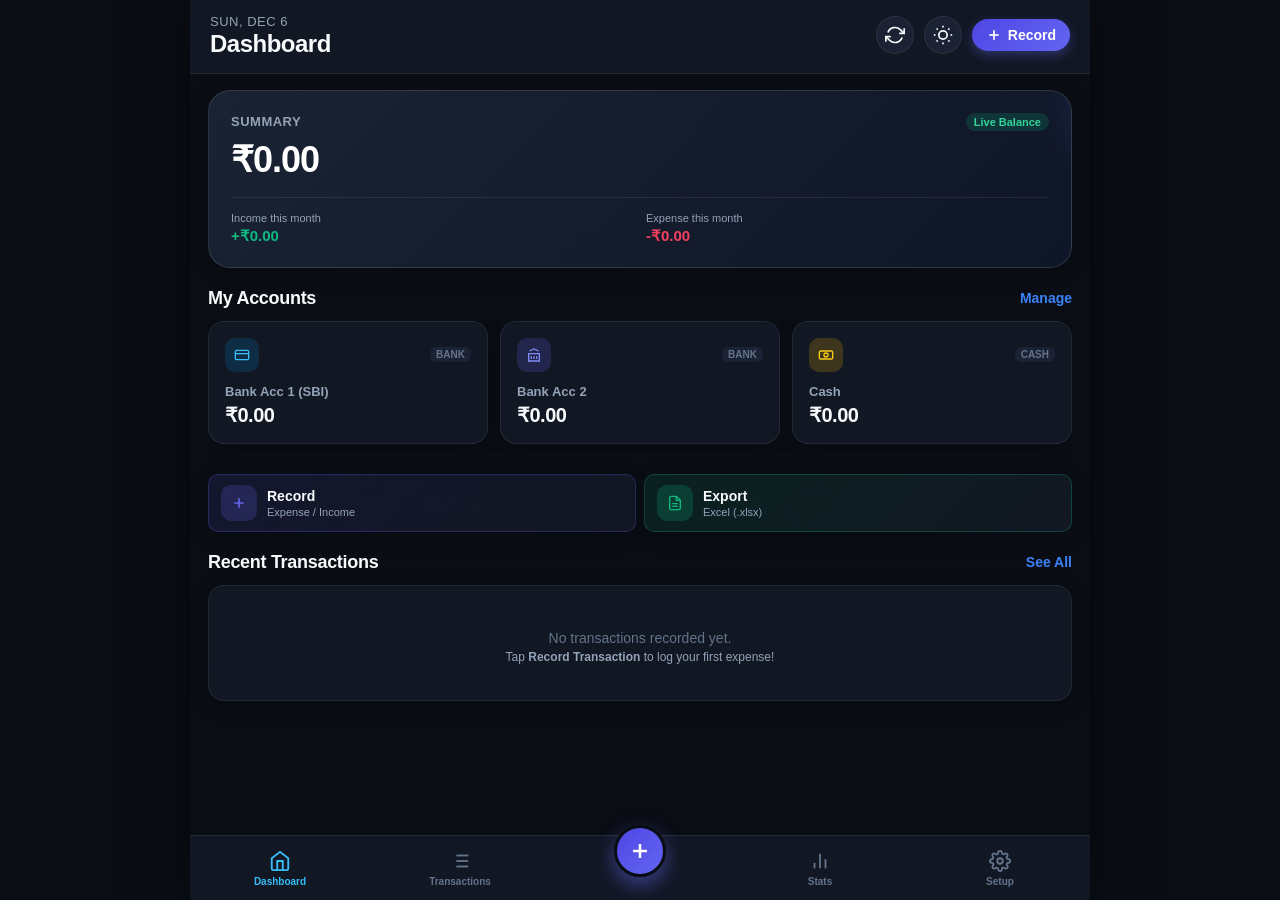
==== financeflow-offline.html @ 68fe0452 "Add files via upload" ====
<!DOCTYPE html>
<html lang="en">
<head>
  <meta charset="UTF-8">
  <meta name="viewport" content="width=device-width, initial-scale=1.0, maximum-scale=1.0, user-scalable=no, viewport-fit=cover">
  <title>FinanceFlow - iPhone Finance Manager</title>
  
  <!-- Apple iOS PWA Meta Tags -->
  <meta name="apple-mobile-web-app-capable" content="yes">
  <meta name="apple-mobile-web-app-status-bar-style" content="black-translucent">
  <meta name="apple-mobile-web-app-title" content="FinanceFlow">
  <link rel="manifest" href="manifest.json">
  <link rel="apple-touch-icon" href="data:image/svg+xml,<svg xmlns='http://www.w3.org/2000/svg' viewBox='0 0 100 100'><rect width='100' height='100' rx='25' fill='%2310b981'/><text x='50%' y='65%' font-size='50' font-family='sans-serif' font-weight='bold' fill='white' text-anchor='middle'>₹</text></svg>">
  
  <link rel="stylesheet" href="style.css?v=4.0">
</head>
<body class="theme-dark">

  <!-- Main App Shell -->
  <div id="app" class="ios-app-container">
    
    <!-- Top iOS Status & Header Bar -->
    <header class="ios-header">
      <div class="header-left">
        <span class="greeting-subtitle" id="current-date-display">Today</span>
        <h1 class="header-title" id="page-title">Dashboard</h1>
      </div>
      <div class="header-right">
        <!-- Force Refresh Button to bust iOS cache -->
        <button id="force-refresh-btn" class="ios-icon-btn" title="Refresh & Update" aria-label="Refresh & Update">
          <svg class="icon" viewBox="0 0 24 24" fill="none" stroke="currentColor" stroke-width="2">
            <polyline points="23 4 23 10 17 10"></polyline>
            <polyline points="1 20 1 14 7 14"></polyline>
            <path d="M3.51 9a9 9 0 0 1 14.85-3.36L23 10M1 14l4.64 4.36A9 9 0 0 0 20.49 15"></path>
          </svg>
        </button>
        <button id="theme-toggle-btn" class="ios-icon-btn" title="Toggle Theme" aria-label="Toggle Theme">
          <svg class="icon" viewBox="0 0 24 24" fill="none" stroke="currentColor" stroke-width="2">
            <circle cx="12" cy="12" r="5"></circle>
            <line x1="12" y1="1" x2="12" y2="3"></line>
            <line x1="12" y1="21" x2="12" y2="23"></line>
            <line x1="4.22" y1="4.22" x2="5.64" y2="5.64"></line>
            <line x1="18.36" y1="18.36" x2="19.78" y2="19.78"></line>
            <line x1="1" y1="12" x2="3" y2="12"></line>
            <line x1="21" y1="12" x2="23" y2="12"></line>
            <line x1="4.22" y1="19.78" x2="5.64" y2="18.36"></line>
            <line x1="18.36" y1="5.64" x2="19.78" y2="4.22"></line>
          </svg>
        </button>
        <button id="quick-add-header-btn" class="ios-btn-pill-accent" title="Record Transaction">
          <svg class="icon-sm" viewBox="0 0 24 24" fill="none" stroke="currentColor" stroke-width="2.5">
            <line x1="12" y1="5" x2="12" y2="19"></line>
            <line x1="5" y1="12" x2="19" y2="12"></line>
          </svg>
          <span>Record</span>
        </button>
      </div>
    </header>

    <!-- Scrollable Content Viewports -->
    <main class="ios-content-viewport" id="main-content">
      
      <!-- ================= 1. DASHBOARD VIEW ================= -->
      <section id="view-dashboard" class="view-section active">
        
        <!-- Summary Banner (Previously Total Net Worth) -->
        <div class="total-balance-card glass-panel">
          <div class="total-balance-header">
            <span class="total-balance-label">Summary</span>
            <span class="balance-badge" id="net-worth-change">Live Balance</span>
          </div>
          <div class="total-balance-amount" id="dashboard-total-balance">₹0.00</div>
          <div class="balance-sub-row">
            <div class="sub-stat">
              <span class="sub-stat-label">Income this month</span>
              <span class="sub-stat-val text-income" id="month-income-stat">+₹0.00</span>
            </div>
            <div class="sub-stat">
              <span class="sub-stat-label">Expense this month</span>
              <span class="sub-stat-val text-expense" id="month-expense-stat">-₹0.00</span>
            </div>
          </div>
        </div>

        <!-- ROW 1: Account Balances (Bank 1 SBI, Bank 2, Cash, + Custom) -->
        <div class="section-title-row">
          <h2 class="section-title">My Accounts</h2>
          <button class="ios-link-btn" id="edit-accounts-quick-btn">Manage</button>
        </div>
        
        <div class="accounts-row-scroll" id="accounts-container">
          <!-- Dynamically populated account cards -->
        </div>

        <!-- ROW 2: Action Buttons (Record Transaction FIRST, then Export Excel) -->
        <div class="action-buttons-row">
          <!-- 1. Record Expense / Income / Transfer Button (FIRST) -->
          <button id="open-record-modal-btn" class="action-card glass-panel btn-record">
            <div class="action-icon-circle bg-indigo">
              <svg class="icon-sm" viewBox="0 0 24 24" fill="none" stroke="currentColor" stroke-width="2.5">
                <line x1="12" y1="5" x2="12" y2="19"></line>
                <line x1="5" y1="12" x2="19" y2="12"></line>
              </svg>
            </div>
            <div class="action-card-text">
              <span class="action-card-title">Record</span>
              <span class="action-card-desc">Expense / Income</span>
            </div>
          </button>

          <!-- 2. Export Excel Button (SECOND) -->
          <button id="open-excel-modal-btn" class="action-card glass-panel btn-export">
            <div class="action-icon-circle bg-emerald">
              <svg class="icon-sm" viewBox="0 0 24 24" fill="none" stroke="currentColor" stroke-width="2">
                <path d="M14 2H6a2 2 0 0 0-2 2v16a2 2 0 0 0 2 2h12a2 2 0 0 0 2-2V8z"></path>
                <polyline points="14 2 14 8 20 8"></polyline>
                <line x1="8" y1="13" x2="16" y2="13"></line>
                <line x1="8" y1="17" x2="16" y2="17"></line>
              </svg>
            </div>
            <div class="action-card-text">
              <span class="action-card-title">Export</span>
              <span class="action-card-desc">Excel (.xlsx)</span>
            </div>
          </button>
        </div>

        <!-- Recent Transactions Section -->
        <div class="section-title-row mt-4">
          <h2 class="section-title">Recent Transactions</h2>
          <button class="ios-link-btn" id="see-all-tx-btn">See All</button>
        </div>
        <div class="transactions-list glass-panel" id="recent-transactions-list">
          <!-- Populated dynamically -->
        </div>

      </section>

      <!-- ================= 2. TRANSACTIONS VIEW (3 Columns) ================= -->
      <section id="view-transactions" class="view-section">
        
        <!-- Timeline Month Selector & Search Filter -->
        <div class="tx-controls-card glass-panel">
          <div class="month-selector-row">
            <button id="prev-month-btn" class="ios-icon-btn-sm" aria-label="Previous Month">
              <svg class="icon-sm" viewBox="0 0 24 24" fill="none" stroke="currentColor" stroke-width="2">
                <polyline points="15 18 9 12 15 6"></polyline>
              </svg>
            </button>
            <div class="month-label-container">
              <span id="tx-month-title" class="current-month-text">November 2026</span>
              <select id="tx-month-select" class="month-hidden-select"></select>
            </div>
            <button id="next-month-btn" class="ios-icon-btn-sm" aria-label="Next Month">
              <svg class="icon-sm" viewBox="0 0 24 24" fill="none" stroke="currentColor" stroke-width="2">
                <polyline points="9 18 15 12 9 6"></polyline>
              </svg>
            </button>
          </div>

          <!-- Search and Filters Bar -->
          <div class="search-filter-row">
            <div class="search-input-wrapper">
              <svg class="search-icon" viewBox="0 0 24 24" fill="none" stroke="currentColor" stroke-width="2">
                <circle cx="11" cy="11" r="8"></circle>
                <line x1="21" y1="21" x2="16.65" y2="16.65"></line>
              </svg>
              <input type="text" id="tx-search-input" placeholder="Search note, category..." class="ios-search-input">
              <button id="tx-search-clear" class="search-clear-btn hidden">&times;</button>
            </div>
            
            <select id="tx-sort-select" class="ios-select-sm">
              <option value="date-desc">Newest First</option>
              <option value="date-asc">Oldest First</option>
              <option value="amount-desc">Highest Amount</option>
              <option value="amount-asc">Lowest Amount</option>
            </select>
          </div>

          <!-- Account & Category Filter Chips -->
          <div class="filter-chips-row">
            <select id="filter-account-select" class="filter-chip-select">
              <option value="all">All Accounts</option>
            </select>
            <select id="filter-category-select" class="filter-chip-select">
              <option value="all">All Categories</option>
            </select>
          </div>
        </div>

        <!-- Monthly Summary Pills (Income / Expense / Transfer totals) -->
        <div class="tx-month-summary-bar">
          <div class="summary-pill pill-income">
            <span class="pill-label">Income:</span>
            <span class="pill-value text-income" id="col-income-total">+₹0.00</span>
          </div>
          <div class="summary-pill pill-expense">
            <span class="pill-label">Expense:</span>
            <span class="pill-value text-expense" id="col-expense-total">-₹0.00</span>
          </div>
          <div class="summary-pill pill-transfer">
            <span class="pill-label">Transfer:</span>
            <span class="pill-value text-transfer" id="col-transfer-total">⇄ ₹0.00</span>
          </div>
        </div>

        <!-- Segmented Tabs for iPhone View Switcher (All / Income / Expense / Transfer) -->
        <div class="segmented-control-container">
          <div class="segmented-control" id="tx-segmented-control">
            <button class="segment-btn active" data-col="all">All</button>
            <button class="segment-btn" data-col="income">Income</button>
            <button class="segment-btn" data-col="expense">Expense</button>
            <button class="segment-btn" data-col="transfer">Transfer</button>
          </div>
        </div>

        <!-- DATE-WISE TITLED TRANSACTIONS LIST (One below the other) -->
        <div class="date-grouped-tx-container" id="date-grouped-tx-container">
          <!-- Populated dynamically with date headers and items one below the other -->
        </div>

      </section>

      <!-- ================= 3. STATS / ANALYTICS VIEW ================= -->
      <section id="view-stats" class="view-section">
        
        <!-- Stats Summary Card -->
        <div class="stats-overview-grid">
          <div class="stat-card glass-panel">
            <span class="stat-label">Total Income</span>
            <span class="stat-value text-income" id="stats-total-income">₹0.00</span>
          </div>
          <div class="stat-card glass-panel">
            <span class="stat-label">Total Expense</span>
            <span class="stat-value text-expense" id="stats-total-expense">₹0.00</span>
          </div>
          <div class="stat-card glass-panel">
            <span class="stat-label">Net Savings</span>
            <span class="stat-value" id="stats-net-savings">₹0.00</span>
          </div>
          <div class="stat-card glass-panel">
            <span class="stat-label">Savings Rate</span>
            <span class="stat-value" id="stats-savings-rate">0%</span>
          </div>
        </div>

        <!-- Chart 1: Expense Breakdown by Category -->
        <div class="chart-card glass-panel">
          <div class="chart-header">
            <h3 class="chart-title">Expenses by Category</h3>
            <span class="chart-subtitle" id="stats-chart-month-label">This Month</span>
          </div>
          <div class="chart-canvas-wrapper">
            <canvas id="expenseCategoryChart"></canvas>
          </div>
          <div id="expense-category-breakdown-list" class="category-breakdown-list"></div>
        </div>

        <!-- Chart 2: Income Breakdown by Category -->
        <div class="chart-card glass-panel mt-4">
          <div class="chart-header">
            <h3 class="chart-title">Income by Category</h3>
          </div>
          <div class="chart-canvas-wrapper">
            <canvas id="incomeCategoryChart"></canvas>
          </div>
          <div id="income-category-breakdown-list" class="category-breakdown-list"></div>
        </div>

        <!-- Chart 3: Monthly Income vs Expense Trend -->
        <div class="chart-card glass-panel mt-4">
          <div class="chart-header">
            <h3 class="chart-title">Monthly Cashflow Trend</h3>
          </div>
          <div class="chart-canvas-wrapper">
            <canvas id="monthlyTrendChart"></canvas>
          </div>
        </div>

      </section>

      <!-- ================= 4. SETUP / SETTINGS VIEW ================= -->
      <section id="view-setup" class="view-section">
        
        <!-- Account Balances Setup -->
        <div class="settings-group glass-panel">
          <div class="settings-group-header">
            <h3 class="settings-group-title">Account Management</h3>
            <p class="settings-group-desc">Customize bank names, adjust balances, or add new accounts</p>
          </div>
          <div class="accounts-manager-list" id="setup-accounts-list">
            <!-- Populated dynamically -->
          </div>
          <button id="setup-add-account-btn" class="ios-btn-secondary mt-3">
            <svg class="icon-sm" viewBox="0 0 24 24" fill="none" stroke="currentColor" stroke-width="2">
              <line x1="12" y1="5" x2="12" y2="19"></line>
              <line x1="5" y1="12" x2="19" y2="12"></line>
            </svg>
            <span>Add New Account</span>
          </button>
        </div>

        <!-- Category Management Setup -->
        <div class="settings-group glass-panel mt-4">
          <div class="settings-group-header">
            <h3 class="settings-group-title">Category Management</h3>
            <p class="settings-group-desc">Add or remove categories for Expense, Income & Transfer</p>
          </div>
          
          <!-- Category Tabs -->
          <div class="sub-tabs-container">
            <button class="sub-tab-btn active" data-category-type="expense">Expense Categories</button>
            <button class="sub-tab-btn" data-category-type="income">Income Categories</button>
            <button class="sub-tab-btn" data-category-type="transfer">Transfer Categories</button>
          </div>
          
          <div class="category-chips-editor" id="setup-category-chips">
            <!-- Chips rendered dynamically -->
          </div>

          <div class="add-category-row mt-3">
            <input type="text" id="setup-new-category-input" placeholder="New category name..." class="ios-input">
            <button id="setup-add-category-btn" class="ios-btn-primary">Add</button>
          </div>
        </div>

        <!-- Preferences Setup -->
        <div class="settings-group glass-panel mt-4">
          <div class="settings-group-header">
            <h3 class="settings-group-title">App Preferences</h3>
          </div>
          <div class="setting-item-row">
            <label for="pref-currency">Currency Symbol</label>
            <select id="pref-currency" class="ios-select">
              <option value="₹">₹ (INR - Indian Rupee)</option>
              <option value="$">$ (USD - US Dollar)</option>
              <option value="€">€ (EUR - Euro)</option>
              <option value="£">£ (GBP - British Pound)</option>
              <option value="¥">¥ (JPY - Yen)</option>
              <option value="AED">AED (UAE Dirham)</option>
            </select>
          </div>
          <div class="setting-item-row">
            <label for="pref-theme">Visual Theme</label>
            <select id="pref-theme" class="ios-select">
              <option value="theme-dark">Midnight Dark (OLED)</option>
              <option value="theme-slate">Deep Slate</option>
              <option value="theme-light">Clean iOS Light</option>
            </select>
          </div>
        </div>

        <!-- iPhone Shortcuts Guide -->
        <div class="settings-group glass-panel mt-4">
          <div class="settings-group-header">
            <h3 class="settings-group-title">iPhone Shortcuts & Siri Integration</h3>
            <p class="settings-group-desc">Log expenses with 1 tap or Siri voice command from your iPhone!</p>
          </div>
          <div class="shortcuts-instructions">
            <p>You can create an Apple Shortcut on your iPhone using the <strong>"Open URL"</strong> action:</p>
            <div class="code-preview-box">
              <code id="shortcut-example-url">http://.../?type=expense&amount=50&category=food&account=sbi</code>
            </div>
            <button id="test-shortcut-btn" class="ios-btn-secondary mt-2">Test Shortcut URL Log</button>
          </div>
        </div>

        <!-- Import Data from Excel Sheet -->
        <div class="settings-group glass-panel mt-4">
          <div class="settings-group-header">
            <h3 class="settings-group-title">Import Data from Excel</h3>
            <p class="settings-group-desc">Upload an Excel (.xlsx/.xls/.csv) sheet to import transactions directly into your website.</p>
          </div>
          <div class="import-excel-card">
            <div class="mapping-table-preview">
              <span class="mapping-badge">Column Mapping Configured:</span>
              <ul class="mapping-list">
                <li><strong>Period:</strong> Date (auto-set to 9:00 AM)</li>
                <li><strong>Accounts:</strong> Account Name (SBI, Cash, etc.)</li>
                <li><strong>Category:</strong> Category</li>
                <li><strong>Note:</strong> Remarks / Description</li>
                <li><strong>INR / Amount:</strong> Transaction Amount</li>
                <li><strong>Income/Expense:</strong> Income, Expense, or Transfer</li>
              </ul>
            </div>
            
            <label for="import-excel-file" class="ios-btn-primary-large file-upload-cta mt-3">
              <svg class="icon-sm" viewBox="0 0 24 24" fill="none" stroke="currentColor" stroke-width="2">
                <path d="M14 2H6a2 2 0 0 0-2 2v16a2 2 0 0 0 2 2h12a2 2 0 0 0 2-2V8z"></path>
                <polyline points="14 2 14 8 20 8"></polyline>
                <line x1="12" y1="18" x2="12" y2="12"></line>
                <polyline points="9 15 12 12 15 15"></polyline>
              </svg>
              <span>Select Excel File (.xlsx, .xls)</span>
              <input type="file" id="import-excel-file" accept=".xlsx, .xls, .csv" style="display:none;">
            </label>
            <div id="import-excel-status" class="import-status-text hidden"></div>
          </div>
        </div>

        <!-- Data Backup & Reset -->
        <div class="settings-group glass-panel mt-4">
          <div class="settings-group-header">
            <h3 class="settings-group-title">Data Backup & Restore</h3>
            <p class="settings-group-desc">All your finances are stored securely on your device.</p>
          </div>
          <div class="backup-buttons-row">
            <button id="export-backup-btn" class="ios-btn-secondary">
              <svg class="icon-sm" viewBox="0 0 24 24" fill="none" stroke="currentColor" stroke-width="2">
                <path d="M21 15v4a2 2 0 0 1-2 2H5a2 2 0 0 1-2-2v-4"></path>
                <polyline points="7 10 12 15 17 10"></polyline>
                <line x1="12" y1="15" x2="12" y2="3"></line>
              </svg>
              <span>Export Backup (JSON)</span>
            </button>
            <label for="import-backup-file" class="ios-btn-secondary label-btn">
              <svg class="icon-sm" viewBox="0 0 24 24" fill="none" stroke="currentColor" stroke-width="2">
                <path d="M21 15v4a2 2 0 0 1-2 2H5a2 2 0 0 1-2-2v-4"></path>
                <polyline points="17 8 12 3 7 8"></polyline>
                <line x1="12" y1="3" x2="12" y2="15"></line>
              </svg>
              <span>Restore Backup</span>
              <input type="file" id="import-backup-file" accept=".json" style="display:none;">
            </label>
          </div>
          <button id="reset-all-data-btn" class="ios-btn-danger mt-3">Reset All Data to Default</button>
        </div>

      </section>

    </main>

    <!-- Bottom Navigation Tab Bar (iOS Floating Glass Style) -->
    <nav class="ios-bottom-nav">
      <button class="nav-tab active" data-view="dashboard">
        <svg class="nav-icon" viewBox="0 0 24 24" fill="none" stroke="currentColor" stroke-width="2">
          <path d="M3 9l9-7 9 7v11a2 2 0 0 1-2 2H5a2 2 0 0 1-2-2z"></path>
          <polyline points="9 22 9 12 15 12 15 22"></polyline>
        </svg>
        <span class="nav-label">Dashboard</span>
      </button>

      <button class="nav-tab" data-view="transactions">
        <svg class="nav-icon" viewBox="0 0 24 24" fill="none" stroke="currentColor" stroke-width="2">
          <line x1="8" y1="6" x2="21" y2="6"></line>
          <line x1="8" y1="12" x2="21" y2="12"></line>
          <line x1="8" y1="18" x2="21" y2="18"></line>
          <line x1="3" y1="6" x2="3.01" y2="6"></line>
          <line x1="3" y1="12" x2="3.01" y2="12"></line>
          <line x1="3" y1="18" x2="3.01" y2="18"></line>
        </svg>
        <span class="nav-label">Transactions</span>
      </button>

      <!-- Center Floating Plus Button -->
      <div class="nav-fab-wrapper">
        <button id="fab-record-btn" class="ios-fab-btn" aria-label="Record New Transaction">
          <svg class="fab-icon" viewBox="0 0 24 24" fill="none" stroke="currentColor" stroke-width="2.5">
            <line x1="12" y1="5" x2="12" y2="19"></line>
            <line x1="5" y1="12" x2="19" y2="12"></line>
          </svg>
        </button>
      </div>

      <button class="nav-tab" data-view="stats">
        <svg class="nav-icon" viewBox="0 0 24 24" fill="none" stroke="currentColor" stroke-width="2">
          <line x1="18" y1="20" x2="18" y2="10"></line>
          <line x1="12" y1="20" x2="12" y2="4"></line>
          <line x1="6" y1="20" x2="6" y2="14"></line>
        </svg>
        <span class="nav-label">Stats</span>
      </button>

      <button class="nav-tab" data-view="setup">
        <svg class="nav-icon" viewBox="0 0 24 24" fill="none" stroke="currentColor" stroke-width="2">
          <circle cx="12" cy="12" r="3"></circle>
          <path d="M19.4 15a1.65 1.65 0 0 0 .33 1.82l.06.06a2 2 0 0 1 0 2.83 2 2 0 0 1-2.83 0l-.06-.06a1.65 1.65 0 0 0-1.82-.33 1.65 1.65 0 0 0-1 1.51V21a2 2 0 0 1-2 2 2 2 0 0 1-2-2v-.09A1.65 1.65 0 0 0 9 19.4a1.65 1.65 0 0 0-1.82.33l-.06.06a2 2 0 0 1-2.83 0 2 2 0 0 1 0-2.83l.06-.06a1.65 1.65 0 0 0 .33-1.82 1.65 1.65 0 0 0-1.51-1H3a2 2 0 0 1-2-2 2 2 0 0 1 2-2h.09A1.65 1.65 0 0 0 4.6 9a1.65 1.65 0 0 0-.33-1.82l-.06-.06a2 2 0 0 1 0-2.83 2 2 0 0 1 2.83 0l.06.06a1.65 1.65 0 0 0 1.82.33H9a1.65 1.65 0 0 0 1-1.51V3a2 2 0 0 1 2-2 2 2 0 0 1 2 2v.09a1.65 1.65 0 0 0 1 1.51 1.65 1.65 0 0 0 1.82-.33l.06-.06a2 2 0 0 1 2.83 0 2 2 0 0 1 0 2.83l-.06.06a1.65 1.65 0 0 0-.33 1.82V9a1.65 1.65 0 0 0 1.51 1H21a2 2 0 0 1 2 2 2 2 0 0 1-2 2h-.09a1.65 1.65 0 0 0-1.51 1z"></path>
        </svg>
        <span class="nav-label">Setup</span>
      </button>
    </nav>

  </div><!-- /app -->


  <!-- ================= MODAL 1: RECORD TRANSACTION (Bottom Sheet) ================= -->
  <div id="record-modal" class="ios-modal-backdrop">
    <div class="ios-bottom-sheet">
      <div class="sheet-drag-handle"></div>
      
      <div class="sheet-header">
        <h2 class="sheet-title">Record Transaction</h2>
        <button id="close-record-modal-btn" class="ios-close-btn">&times;</button>
      </div>

      <form id="record-tx-form" class="sheet-body">
        
        <!-- Transaction Type Switcher: Expense | Income | Transfer -->
        <div class="tx-type-selector">
          <label class="tx-type-label">
            <input type="radio" name="tx-type" value="expense" checked>
            <span class="tx-type-pill pill-expense-select">Expense</span>
          </label>
          <label class="tx-type-label">
            <input type="radio" name="tx-type" value="income">
            <span class="tx-type-pill pill-income-select">Income</span>
          </label>
          <label class="tx-type-label">
            <input type="radio" name="tx-type" value="transfer">
            <span class="tx-type-pill pill-transfer-select">Transfer</span>
          </label>
        </div>

        <!-- i) Amount Input -->
        <div class="form-group amount-group">
          <label class="form-label" for="tx-amount">Amount</label>
          <div class="amount-input-wrapper">
            <span class="currency-prefix" id="input-currency-symbol">₹</span>
            <input type="number" step="any" min="0.01" id="tx-amount" placeholder="0.00" class="amount-input" required autofocus>
          </div>
        </div>

        <!-- ii) Date & Time Selection (Auto from device + Manual edit mode) -->
        <div class="form-group">
          <div class="label-with-action">
            <label class="form-label" for="tx-datetime">Date & Time</label>
            <div class="time-mode-toggle">
              <button type="button" id="time-auto-btn" class="time-pill-btn active">Live (Auto)</button>
              <button type="button" id="time-manual-btn" class="time-pill-btn">Manual</button>
            </div>
          </div>
          <div class="datetime-input-container">
            <input type="datetime-local" id="tx-datetime" class="ios-input" required>
            <span class="time-help-text" id="time-status-text">Clock synced with mobile device</span>
          </div>
        </div>

        <!-- iii) Category Dropdown (+ Add New Category Inline) -->
        <div class="form-group">
          <div class="label-with-action">
            <label class="form-label" for="tx-category">Category</label>
            <button type="button" id="quick-add-cat-btn" class="ios-link-btn">+ Add Category</button>
          </div>
          <select id="tx-category" class="ios-select" required>
            <!-- Dynamically populated based on Expense/Income/Transfer -->
          </select>
          
          <!-- Inline New Category Input (Hidden initially) -->
          <div id="inline-cat-input-group" class="inline-add-row hidden">
            <input type="text" id="inline-new-cat-name" placeholder="Type category name..." class="ios-input">
            <button type="button" id="inline-save-cat-btn" class="ios-btn-primary-sm">Save</button>
            <button type="button" id="inline-cancel-cat-btn" class="ios-btn-secondary-sm">Cancel</button>
          </div>
        </div>

        <!-- iv) Account Selection -->
        <!-- For Expense & Income: Single Account (Bank Acc 1, Bank Acc 2, Cash, + Add) -->
        <div class="form-group" id="account-single-group">
          <label class="form-label" for="tx-account">Account</label>
          <select id="tx-account" class="ios-select" required>
            <!-- Populated dynamically with SBI, Bank 2, Cash, etc. -->
          </select>
        </div>

        <!-- For Transfer: From Account & To Account -->
        <div class="form-group hidden" id="account-transfer-group">
          <div class="transfer-accounts-grid">
            <div>
              <label class="form-label" for="tx-from-account">From Account</label>
              <select id="tx-from-account" class="ios-select">
                <!-- Populated dynamically -->
              </select>
            </div>
            <div class="transfer-arrow-icon">⇄</div>
            <div>
              <label class="form-label" for="tx-to-account">To Account</label>
              <select id="tx-to-account" class="ios-select">
                <!-- Populated dynamically -->
              </select>
            </div>
          </div>
        </div>

        <!-- v) Note Field -->
        <div class="form-group">
          <label class="form-label" for="tx-note">Note / Remarks (Optional)</label>
          <input type="text" id="tx-note" placeholder="e.g. Dinner with friends, Uber ride, Grocery bill" class="ios-input">
        </div>

        <!-- Submit Button -->
        <button type="submit" id="submit-tx-btn" class="ios-btn-primary-large">
          <span>Save Transaction</span>
        </button>

      </form>
    </div>
  </div>


  <!-- ================= MODAL 2: EXPORT EXCEL MODAL ================= -->
  <div id="excel-modal" class="ios-modal-backdrop">
    <div class="ios-bottom-sheet">
      <div class="sheet-drag-handle"></div>
      
      <div class="sheet-header">
        <h2 class="sheet-title">Export to Excel</h2>
        <button id="close-excel-modal-btn" class="ios-close-btn">&times;</button>
      </div>

      <div class="sheet-body">
        <p class="sheet-desc">
          Downloads an <strong>.xlsx spreadsheet</strong> containing <strong>3 separate sheets</strong> for <em>Income</em>, <em>Expense</em>, and <em>Transfer</em>, plus a Summary sheet. Compatible with Microsoft Excel, Apple Numbers, and Google Sheets.
        </p>

        <!-- Timeline Selector -->
        <div class="form-group">
          <label class="form-label" for="export-timeline-select">Choose Timeline</label>
          <select id="export-timeline-select" class="ios-select">
            <option value="current-month" selected>Current Month</option>
            <option value="last-month">Previous Month</option>
            <option value="last-3-months">Last 3 Months</option>
            <option value="this-year">This Year</option>
            <option value="all-time">All Time (Complete History)</option>
            <option value="custom">Custom Date Range</option>
          </select>
        </div>

        <!-- Custom Date Range Inputs (Conditional) -->
        <div id="custom-range-group" class="form-group hidden">
          <div class="range-inputs-grid">
            <div>
              <label class="form-label" for="export-start-date">From Date</label>
              <input type="date" id="export-start-date" class="ios-input">
            </div>
            <div>
              <label class="form-label" for="export-end-date">To Date</label>
              <input type="date" id="export-end-date" class="ios-input">
            </div>
          </div>
        </div>

        <div class="export-preview-card glass-panel">
          <div class="export-stat-row">
            <span>Income Records:</span>
            <strong id="export-count-income" class="text-income">0</strong>
          </div>
          <div class="export-stat-row">
            <span>Expense Records:</span>
            <strong id="export-count-expense" class="text-expense">0</strong>
          </div>
          <div class="export-stat-row">
            <span>Transfer Records:</span>
            <strong id="export-count-transfer" class="text-transfer">0</strong>
          </div>
        </div>

        <button id="confirm-export-excel-btn" class="ios-btn-primary-large mt-3">
          <svg class="icon-sm" viewBox="0 0 24 24" fill="none" stroke="currentColor" stroke-width="2">
            <path d="M21 15v4a2 2 0 0 1-2 2H5a2 2 0 0 1-2-2v-4"></path>
            <polyline points="7 10 12 15 17 10"></polyline>
            <line x1="12" y1="15" x2="12" y2="3"></line>
          </svg>
          <span>Download Excel (.xlsx)</span>
        </button>
      </div>
    </div>
  </div>


  <!-- ================= MODAL 3: EDIT / ADD ACCOUNT MODAL ================= -->
  <div id="account-modal" class="ios-modal-backdrop">
    <div class="ios-bottom-sheet">
      <div class="sheet-drag-handle"></div>
      
      <div class="sheet-header">
        <h2 class="sheet-title" id="account-modal-title">Account Details</h2>
        <button id="close-account-modal-btn" class="ios-close-btn">&times;</button>
      </div>

      <form id="account-form" class="sheet-body">
        <input type="hidden" id="edit-account-id">
        <div class="form-group">
          <label class="form-label" for="account-name-input">Account Name</label>
          <input type="text" id="account-name-input" class="ios-input" placeholder="e.g. Bank Acc 1 (SBI)" required>
        </div>

        <div class="form-group">
          <label class="form-label" for="account-balance-input">Current Balance</label>
          <div class="amount-input-wrapper">
            <span class="currency-prefix" id="account-currency-symbol">₹</span>
            <input type="number" step="any" id="account-balance-input" class="amount-input" placeholder="0.00" required>
          </div>
        </div>

        <div class="form-group">
          <label class="form-label" for="account-type-select">Account Type</label>
          <select id="account-type-select" class="ios-select">
            <option value="bank">Bank Account</option>
            <option value="cash">Cash in Hand</option>
            <option value="wallet">Digital Wallet / UPI</option>
            <option value="savings">Savings / Investment</option>
          </select>
        </div>

        <button type="submit" id="save-account-btn" class="ios-btn-primary-large">Save Account</button>
      </form>
    </div>
  </div>


  <!-- Toast Notification -->
  <div id="toast" class="ios-toast">Transaction Saved</div>

  <!-- Local Script Dependencies with Cache-Busting -->
  <script src="libs/chart.umd.min.js?v=4.0"></script>
  <script src="libs/xlsx.full.min.js?v=4.0"></script>
  <script src="app.js?v=4.0"></script>

  <script>
/**
 * Skipped minification because the original files appears to be already minified.
 * Original file: /npm/chart.js@4.4.1/dist/chart.umd.js
 *
 * Do NOT use SRI with dynamically generated files! More information: https://www.jsdelivr.com/using-sri-with-dynamic-files
 */
/*!
 * Chart.js v4.4.1
 * https://www.chartjs.org
 * (c) 2023 Chart.js Contributors
 * Released under the MIT License
 */
!function(t,e){"object"==typeof exports&&"undefined"!=typeof module?module.exports=e():"function"==typeof define&&define.amd?define(e):(t="undefined"!=typeof globalThis?globalThis:t||self).Chart=e()}(this,(function(){"use strict";var t=Object.freeze({__proto__:null,get Colors(){return Go},get Decimation(){return Qo},get Filler(){return ma},get Legend(){return ya},get SubTitle(){return ka},get Title(){return Ma},get Tooltip(){return Ba}});function e(){}const i=(()=>{let t=0;return()=>t++})();function s(t){return null==t}function n(t){if(Array.isArray&&Array.isArray(t))return!0;const e=Object.prototype.toString.call(t);return"[object"===e.slice(0,7)&&"Array]"===e.slice(-6)}function o(t){return null!==t&&"[object Object]"===Object.prototype.toString.call(t)}function a(t){return("number"==typeof t||t instanceof Number)&&isFinite(+t)}function r(t,e){return a(t)?t:e}function l(t,e){return void 0===t?e:t}const h=(t,e)=>"string"==typeof t&&t.endsWith("%")?parseFloat(t)/100:+t/e,c=(t,e)=>"string"==typeof t&&t.endsWith("%")?parseFloat(t)/100*e:+t;function d(t,e,i){if(t&&"function"==typeof t.call)return t.apply(i,e)}function u(t,e,i,s){let a,r,l;if(n(t))if(r=t.length,s)for(a=r-1;a>=0;a--)e.call(i,t[a],a);else for(a=0;a<r;a++)e.call(i,t[a],a);else if(o(t))for(l=Object.keys(t),r=l.length,a=0;a<r;a++)e.call(i,t[l[a]],l[a])}function f(t,e){let i,s,n,o;if(!t||!e||t.length!==e.length)return!1;for(i=0,s=t.length;i<s;++i)if(n=t[i],o=e[i],n.datasetIndex!==o.datasetIndex||n.index!==o.index)return!1;return!0}function g(t){if(n(t))return t.map(g);if(o(t)){const e=Object.create(null),i=Object.keys(t),s=i.length;let n=0;for(;n<s;++n)e[i[n]]=g(t[i[n]]);return e}return t}function p(t){return-1===["__proto__","prototype","constructor"].indexOf(t)}function m(t,e,i,s){if(!p(t))return;const n=e[t],a=i[t];o(n)&&o(a)?b(n,a,s):e[t]=g(a)}function b(t,e,i){const s=n(e)?e:[e],a=s.length;if(!o(t))return t;const r=(i=i||{}).merger||m;let l;for(let e=0;e<a;++e){if(l=s[e],!o(l))continue;const n=Object.keys(l);for(let e=0,s=n.length;e<s;++e)r(n[e],t,l,i)}return t}function x(t,e){return b(t,e,{merger:_})}function _(t,e,i){if(!p(t))return;const s=e[t],n=i[t];o(s)&&o(n)?x(s,n):Object.prototype.hasOwnProperty.call(e,t)||(e[t]=g(n))}const y={"":t=>t,x:t=>t.x,y:t=>t.y};function v(t){const e=t.split("."),i=[];let s="";for(const t of e)s+=t,s.endsWith("\\")?s=s.slice(0,-1)+".":(i.push(s),s="");return i}function M(t,e){const i=y[e]||(y[e]=function(t){const e=v(t);return t=>{for(const i of e){if(""===i)break;t=t&&t[i]}return t}}(e));return i(t)}function w(t){return t.charAt(0).toUpperCase()+t.slice(1)}const k=t=>void 0!==t,S=t=>"function"==typeof t,P=(t,e)=>{if(t.size!==e.size)return!1;for(const i of t)if(!e.has(i))return!1;return!0};function D(t){return"mouseup"===t.type||"click"===t.type||"contextmenu"===t.type}const C=Math.PI,O=2*C,A=O+C,T=Number.POSITIVE_INFINITY,L=C/180,E=C/2,R=C/4,I=2*C/3,z=Math.log10,F=Math.sign;function V(t,e,i){return Math.abs(t-e)<i}function B(t){const e=Math.round(t);t=V(t,e,t/1e3)?e:t;const i=Math.pow(10,Math.floor(z(t))),s=t/i;return(s<=1?1:s<=2?2:s<=5?5:10)*i}function W(t){const e=[],i=Math.sqrt(t);let s;for(s=1;s<i;s++)t%s==0&&(e.push(s),e.push(t/s));return i===(0|i)&&e.push(i),e.sort(((t,e)=>t-e)).pop(),e}function N(t){return!isNaN(parseFloat(t))&&isFinite(t)}function H(t,e){const i=Math.round(t);return i-e<=t&&i+e>=t}function j(t,e,i){let s,n,o;for(s=0,n=t.length;s<n;s++)o=t[s][i],isNaN(o)||(e.min=Math.min(e.min,o),e.max=Math.max(e.max,o))}function $(t){return t*(C/180)}function Y(t){return t*(180/C)}function U(t){if(!a(t))return;let e=1,i=0;for(;Math.round(t*e)/e!==t;)e*=10,i++;return i}function X(t,e){const i=e.x-t.x,s=e.y-t.y,n=Math.sqrt(i*i+s*s);let o=Math.atan2(s,i);return o<-.5*C&&(o+=O),{angle:o,distance:n}}function q(t,e){return Math.sqrt(Math.pow(e.x-t.x,2)+Math.pow(e.y-t.y,2))}function K(t,e){return(t-e+A)%O-C}function G(t){return(t%O+O)%O}function Z(t,e,i,s){const n=G(t),o=G(e),a=G(i),r=G(o-n),l=G(a-n),h=G(n-o),c=G(n-a);return n===o||n===a||s&&o===a||r>l&&h<c}function J(t,e,i){return Math.max(e,Math.min(i,t))}function Q(t){return J(t,-32768,32767)}function tt(t,e,i,s=1e-6){return t>=Math.min(e,i)-s&&t<=Math.max(e,i)+s}function et(t,e,i){i=i||(i=>t[i]<e);let s,n=t.length-1,o=0;for(;n-o>1;)s=o+n>>1,i(s)?o=s:n=s;return{lo:o,hi:n}}const it=(t,e,i,s)=>et(t,i,s?s=>{const n=t[s][e];return n<i||n===i&&t[s+1][e]===i}:s=>t[s][e]<i),st=(t,e,i)=>et(t,i,(s=>t[s][e]>=i));function nt(t,e,i){let s=0,n=t.length;for(;s<n&&t[s]<e;)s++;for(;n>s&&t[n-1]>i;)n--;return s>0||n<t.length?t.slice(s,n):t}const ot=["push","pop","shift","splice","unshift"];function at(t,e){t._chartjs?t._chartjs.listeners.push(e):(Object.defineProperty(t,"_chartjs",{configurable:!0,enumerable:!1,value:{listeners:[e]}}),ot.forEach((e=>{const i="_onData"+w(e),s=t[e];Object.defineProperty(t,e,{configurable:!0,enumerable:!1,value(...e){const n=s.apply(this,e);return t._chartjs.listeners.forEach((t=>{"function"==typeof t[i]&&t[i](...e)})),n}})})))}function rt(t,e){const i=t._chartjs;if(!i)return;const s=i.listeners,n=s.indexOf(e);-1!==n&&s.splice(n,1),s.length>0||(ot.forEach((e=>{delete t[e]})),delete t._chartjs)}function lt(t){const e=new Set(t);return e.size===t.length?t:Array.from(e)}const ht="undefined"==typeof window?function(t){return t()}:window.requestAnimationFrame;function ct(t,e){let i=[],s=!1;return function(...n){i=n,s||(s=!0,ht.call(window,(()=>{s=!1,t.apply(e,i)})))}}function dt(t,e){let i;return function(...s){return e?(clearTimeout(i),i=setTimeout(t,e,s)):t.apply(this,s),e}}const ut=t=>"start"===t?"left":"end"===t?"right":"center",ft=(t,e,i)=>"start"===t?e:"end"===t?i:(e+i)/2,gt=(t,e,i,s)=>t===(s?"left":"right")?i:"center"===t?(e+i)/2:e;function pt(t,e,i){const s=e.length;let n=0,o=s;if(t._sorted){const{iScale:a,_parsed:r}=t,l=a.axis,{min:h,max:c,minDefined:d,maxDefined:u}=a.getUserBounds();d&&(n=J(Math.min(it(r,l,h).lo,i?s:it(e,l,a.getPixelForValue(h)).lo),0,s-1)),o=u?J(Math.max(it(r,a.axis,c,!0).hi+1,i?0:it(e,l,a.getPixelForValue(c),!0).hi+1),n,s)-n:s-n}return{start:n,count:o}}function mt(t){const{xScale:e,yScale:i,_scaleRanges:s}=t,n={xmin:e.min,xmax:e.max,ymin:i.min,ymax:i.max};if(!s)return t._scaleRanges=n,!0;const o=s.xmin!==e.min||s.xmax!==e.max||s.ymin!==i.min||s.ymax!==i.max;return Object.assign(s,n),o}class bt{constructor(){this._request=null,this._charts=new Map,this._running=!1,this._lastDate=void 0}_notify(t,e,i,s){const n=e.listeners[s],o=e.duration;n.forEach((s=>s({chart:t,initial:e.initial,numSteps:o,currentStep:Math.min(i-e.start,o)})))}_refresh(){this._request||(this._running=!0,this._request=ht.call(window,(()=>{this._update(),this._request=null,this._running&&this._refresh()})))}_update(t=Date.now()){let e=0;this._charts.forEach(((i,s)=>{if(!i.running||!i.items.length)return;const n=i.items;let o,a=n.length-1,r=!1;for(;a>=0;--a)o=n[a],o._active?(o._total>i.duration&&(i.duration=o._total),o.tick(t),r=!0):(n[a]=n[n.length-1],n.pop());r&&(s.draw(),this._notify(s,i,t,"progress")),n.length||(i.running=!1,this._notify(s,i,t,"complete"),i.initial=!1),e+=n.length})),this._lastDate=t,0===e&&(this._running=!1)}_getAnims(t){const e=this._charts;let i=e.get(t);return i||(i={running:!1,initial:!0,items:[],listeners:{complete:[],progress:[]}},e.set(t,i)),i}listen(t,e,i){this._getAnims(t).listeners[e].push(i)}add(t,e){e&&e.length&&this._getAnims(t).items.push(...e)}has(t){return this._getAnims(t).items.length>0}start(t){const e=this._charts.get(t);e&&(e.running=!0,e.start=Date.now(),e.duration=e.items.reduce(((t,e)=>Math.max(t,e._duration)),0),this._refresh())}running(t){if(!this._running)return!1;const e=this._charts.get(t);return!!(e&&e.running&&e.items.length)}stop(t){const e=this._charts.get(t);if(!e||!e.items.length)return;const i=e.items;let s=i.length-1;for(;s>=0;--s)i[s].cancel();e.items=[],this._notify(t,e,Date.now(),"complete")}remove(t){return this._charts.delete(t)}}var xt=new bt;
/*!
 * @kurkle/color v0.3.2
 * https://github.com/kurkle/color#readme
 * (c) 2023 Jukka Kurkela
 * Released under the MIT License
 */function _t(t){return t+.5|0}const yt=(t,e,i)=>Math.max(Math.min(t,i),e);function vt(t){return yt(_t(2.55*t),0,255)}function Mt(t){return yt(_t(255*t),0,255)}function wt(t){return yt(_t(t/2.55)/100,0,1)}function kt(t){return yt(_t(100*t),0,100)}const St={0:0,1:1,2:2,3:3,4:4,5:5,6:6,7:7,8:8,9:9,A:10,B:11,C:12,D:13,E:14,F:15,a:10,b:11,c:12,d:13,e:14,f:15},Pt=[..."0123456789ABCDEF"],Dt=t=>Pt[15&t],Ct=t=>Pt[(240&t)>>4]+Pt[15&t],Ot=t=>(240&t)>>4==(15&t);function At(t){var e=(t=>Ot(t.r)&&Ot(t.g)&&Ot(t.b)&&Ot(t.a))(t)?Dt:Ct;return t?"#"+e(t.r)+e(t.g)+e(t.b)+((t,e)=>t<255?e(t):"")(t.a,e):void 0}const Tt=/^(hsla?|hwb|hsv)\(\s*([-+.e\d]+)(?:deg)?[\s,]+([-+.e\d]+)%[\s,]+([-+.e\d]+)%(?:[\s,]+([-+.e\d]+)(%)?)?\s*\)$/;function Lt(t,e,i){const s=e*Math.min(i,1-i),n=(e,n=(e+t/30)%12)=>i-s*Math.max(Math.min(n-3,9-n,1),-1);return[n(0),n(8),n(4)]}function Et(t,e,i){const s=(s,n=(s+t/60)%6)=>i-i*e*Math.max(Math.min(n,4-n,1),0);return[s(5),s(3),s(1)]}function Rt(t,e,i){const s=Lt(t,1,.5);let n;for(e+i>1&&(n=1/(e+i),e*=n,i*=n),n=0;n<3;n++)s[n]*=1-e-i,s[n]+=e;return s}function It(t){const e=t.r/255,i=t.g/255,s=t.b/255,n=Math.max(e,i,s),o=Math.min(e,i,s),a=(n+o)/2;let r,l,h;return n!==o&&(h=n-o,l=a>.5?h/(2-n-o):h/(n+o),r=function(t,e,i,s,n){return t===n?(e-i)/s+(e<i?6:0):e===n?(i-t)/s+2:(t-e)/s+4}(e,i,s,h,n),r=60*r+.5),[0|r,l||0,a]}function zt(t,e,i,s){return(Array.isArray(e)?t(e[0],e[1],e[2]):t(e,i,s)).map(Mt)}function Ft(t,e,i){return zt(Lt,t,e,i)}function Vt(t){return(t%360+360)%360}function Bt(t){const e=Tt.exec(t);let i,s=255;if(!e)return;e[5]!==i&&(s=e[6]?vt(+e[5]):Mt(+e[5]));const n=Vt(+e[2]),o=+e[3]/100,a=+e[4]/100;return i="hwb"===e[1]?function(t,e,i){return zt(Rt,t,e,i)}(n,o,a):"hsv"===e[1]?function(t,e,i){return zt(Et,t,e,i)}(n,o,a):Ft(n,o,a),{r:i[0],g:i[1],b:i[2],a:s}}const Wt={x:"dark",Z:"light",Y:"re",X:"blu",W:"gr",V:"medium",U:"slate",A:"ee",T:"ol",S:"or",B:"ra",C:"lateg",D:"ights",R:"in",Q:"turquois",E:"hi",P:"ro",O:"al",N:"le",M:"de",L:"yello",F:"en",K:"ch",G:"arks",H:"ea",I:"ightg",J:"wh"},Nt={OiceXe:"f0f8ff",antiquewEte:"faebd7",aqua:"ffff",aquamarRe:"7fffd4",azuY:"f0ffff",beige:"f5f5dc",bisque:"ffe4c4",black:"0",blanKedOmond:"ffebcd",Xe:"ff",XeviTet:"8a2be2",bPwn:"a52a2a",burlywood:"deb887",caMtXe:"5f9ea0",KartYuse:"7fff00",KocTate:"d2691e",cSO:"ff7f50",cSnflowerXe:"6495ed",cSnsilk:"fff8dc",crimson:"dc143c",cyan:"ffff",xXe:"8b",xcyan:"8b8b",xgTMnPd:"b8860b",xWay:"a9a9a9",xgYF:"6400",xgYy:"a9a9a9",xkhaki:"bdb76b",xmagFta:"8b008b",xTivegYF:"556b2f",xSange:"ff8c00",xScEd:"9932cc",xYd:"8b0000",xsOmon:"e9967a",xsHgYF:"8fbc8f",xUXe:"483d8b",xUWay:"2f4f4f",xUgYy:"2f4f4f",xQe:"ced1",xviTet:"9400d3",dAppRk:"ff1493",dApskyXe:"bfff",dimWay:"696969",dimgYy:"696969",dodgerXe:"1e90ff",fiYbrick:"b22222",flSOwEte:"fffaf0",foYstWAn:"228b22",fuKsia:"ff00ff",gaRsbSo:"dcdcdc",ghostwEte:"f8f8ff",gTd:"ffd700",gTMnPd:"daa520",Way:"808080",gYF:"8000",gYFLw:"adff2f",gYy:"808080",honeyMw:"f0fff0",hotpRk:"ff69b4",RdianYd:"cd5c5c",Rdigo:"4b0082",ivSy:"fffff0",khaki:"f0e68c",lavFMr:"e6e6fa",lavFMrXsh:"fff0f5",lawngYF:"7cfc00",NmoncEffon:"fffacd",ZXe:"add8e6",ZcSO:"f08080",Zcyan:"e0ffff",ZgTMnPdLw:"fafad2",ZWay:"d3d3d3",ZgYF:"90ee90",ZgYy:"d3d3d3",ZpRk:"ffb6c1",ZsOmon:"ffa07a",ZsHgYF:"20b2aa",ZskyXe:"87cefa",ZUWay:"778899",ZUgYy:"778899",ZstAlXe:"b0c4de",ZLw:"ffffe0",lime:"ff00",limegYF:"32cd32",lRF:"faf0e6",magFta:"ff00ff",maPon:"800000",VaquamarRe:"66cdaa",VXe:"cd",VScEd:"ba55d3",VpurpN:"9370db",VsHgYF:"3cb371",VUXe:"7b68ee",VsprRggYF:"fa9a",VQe:"48d1cc",VviTetYd:"c71585",midnightXe:"191970",mRtcYam:"f5fffa",mistyPse:"ffe4e1",moccasR:"ffe4b5",navajowEte:"ffdead",navy:"80",Tdlace:"fdf5e6",Tive:"808000",TivedBb:"6b8e23",Sange:"ffa500",SangeYd:"ff4500",ScEd:"da70d6",pOegTMnPd:"eee8aa",pOegYF:"98fb98",pOeQe:"afeeee",pOeviTetYd:"db7093",papayawEp:"ffefd5",pHKpuff:"ffdab9",peru:"cd853f",pRk:"ffc0cb",plum:"dda0dd",powMrXe:"b0e0e6",purpN:"800080",YbeccapurpN:"663399",Yd:"ff0000",Psybrown:"bc8f8f",PyOXe:"4169e1",saddNbPwn:"8b4513",sOmon:"fa8072",sandybPwn:"f4a460",sHgYF:"2e8b57",sHshell:"fff5ee",siFna:"a0522d",silver:"c0c0c0",skyXe:"87ceeb",UXe:"6a5acd",UWay:"708090",UgYy:"708090",snow:"fffafa",sprRggYF:"ff7f",stAlXe:"4682b4",tan:"d2b48c",teO:"8080",tEstN:"d8bfd8",tomato:"ff6347",Qe:"40e0d0",viTet:"ee82ee",JHt:"f5deb3",wEte:"ffffff",wEtesmoke:"f5f5f5",Lw:"ffff00",LwgYF:"9acd32"};let Ht;function jt(t){Ht||(Ht=function(){const t={},e=Object.keys(Nt),i=Object.keys(Wt);let s,n,o,a,r;for(s=0;s<e.length;s++){for(a=r=e[s],n=0;n<i.length;n++)o=i[n],r=r.replace(o,Wt[o]);o=parseInt(Nt[a],16),t[r]=[o>>16&255,o>>8&255,255&o]}return t}(),Ht.transparent=[0,0,0,0]);const e=Ht[t.toLowerCase()];return e&&{r:e[0],g:e[1],b:e[2],a:4===e.length?e[3]:255}}const $t=/^rgba?\(\s*([-+.\d]+)(%)?[\s,]+([-+.e\d]+)(%)?[\s,]+([-+.e\d]+)(%)?(?:[\s,/]+([-+.e\d]+)(%)?)?\s*\)$/;const Yt=t=>t<=.0031308?12.92*t:1.055*Math.pow(t,1/2.4)-.055,Ut=t=>t<=.04045?t/12.92:Math.pow((t+.055)/1.055,2.4);function Xt(t,e,i){if(t){let s=It(t);s[e]=Math.max(0,Math.min(s[e]+s[e]*i,0===e?360:1)),s=Ft(s),t.r=s[0],t.g=s[1],t.b=s[2]}}function qt(t,e){return t?Object.assign(e||{},t):t}function Kt(t){var e={r:0,g:0,b:0,a:255};return Array.isArray(t)?t.length>=3&&(e={r:t[0],g:t[1],b:t[2],a:255},t.length>3&&(e.a=Mt(t[3]))):(e=qt(t,{r:0,g:0,b:0,a:1})).a=Mt(e.a),e}function Gt(t){return"r"===t.charAt(0)?function(t){const e=$t.exec(t);let i,s,n,o=255;if(e){if(e[7]!==i){const t=+e[7];o=e[8]?vt(t):yt(255*t,0,255)}return i=+e[1],s=+e[3],n=+e[5],i=255&(e[2]?vt(i):yt(i,0,255)),s=255&(e[4]?vt(s):yt(s,0,255)),n=255&(e[6]?vt(n):yt(n,0,255)),{r:i,g:s,b:n,a:o}}}(t):Bt(t)}class Zt{constructor(t){if(t instanceof Zt)return t;const e=typeof t;let i;var s,n,o;"object"===e?i=Kt(t):"string"===e&&(o=(s=t).length,"#"===s[0]&&(4===o||5===o?n={r:255&17*St[s[1]],g:255&17*St[s[2]],b:255&17*St[s[3]],a:5===o?17*St[s[4]]:255}:7!==o&&9!==o||(n={r:St[s[1]]<<4|St[s[2]],g:St[s[3]]<<4|St[s[4]],b:St[s[5]]<<4|St[s[6]],a:9===o?St[s[7]]<<4|St[s[8]]:255})),i=n||jt(t)||Gt(t)),this._rgb=i,this._valid=!!i}get valid(){return this._valid}get rgb(){var t=qt(this._rgb);return t&&(t.a=wt(t.a)),t}set rgb(t){this._rgb=Kt(t)}rgbString(){return this._valid?(t=this._rgb)&&(t.a<255?`rgba(${t.r}, ${t.g}, ${t.b}, ${wt(t.a)})`:`rgb(${t.r}, ${t.g}, ${t.b})`):void 0;var t}hexString(){return this._valid?At(this._rgb):void 0}hslString(){return this._valid?function(t){if(!t)return;const e=It(t),i=e[0],s=kt(e[1]),n=kt(e[2]);return t.a<255?`hsla(${i}, ${s}%, ${n}%, ${wt(t.a)})`:`hsl(${i}, ${s}%, ${n}%)`}(this._rgb):void 0}mix(t,e){if(t){const i=this.rgb,s=t.rgb;let n;const o=e===n?.5:e,a=2*o-1,r=i.a-s.a,l=((a*r==-1?a:(a+r)/(1+a*r))+1)/2;n=1-l,i.r=255&l*i.r+n*s.r+.5,i.g=255&l*i.g+n*s.g+.5,i.b=255&l*i.b+n*s.b+.5,i.a=o*i.a+(1-o)*s.a,this.rgb=i}return this}interpolate(t,e){return t&&(this._rgb=function(t,e,i){const s=Ut(wt(t.r)),n=Ut(wt(t.g)),o=Ut(wt(t.b));return{r:Mt(Yt(s+i*(Ut(wt(e.r))-s))),g:Mt(Yt(n+i*(Ut(wt(e.g))-n))),b:Mt(Yt(o+i*(Ut(wt(e.b))-o))),a:t.a+i*(e.a-t.a)}}(this._rgb,t._rgb,e)),this}clone(){return new Zt(this.rgb)}alpha(t){return this._rgb.a=Mt(t),this}clearer(t){return this._rgb.a*=1-t,this}greyscale(){const t=this._rgb,e=_t(.3*t.r+.59*t.g+.11*t.b);return t.r=t.g=t.b=e,this}opaquer(t){return this._rgb.a*=1+t,this}negate(){const t=this._rgb;return t.r=255-t.r,t.g=255-t.g,t.b=255-t.b,this}lighten(t){return Xt(this._rgb,2,t),this}darken(t){return Xt(this._rgb,2,-t),this}saturate(t){return Xt(this._rgb,1,t),this}desaturate(t){return Xt(this._rgb,1,-t),this}rotate(t){return function(t,e){var i=It(t);i[0]=Vt(i[0]+e),i=Ft(i),t.r=i[0],t.g=i[1],t.b=i[2]}(this._rgb,t),this}}function Jt(t){if(t&&"object"==typeof t){const e=t.toString();return"[object CanvasPattern]"===e||"[object CanvasGradient]"===e}return!1}function Qt(t){return Jt(t)?t:new Zt(t)}function te(t){return Jt(t)?t:new Zt(t).saturate(.5).darken(.1).hexString()}const ee=["x","y","borderWidth","radius","tension"],ie=["color","borderColor","backgroundColor"];const se=new Map;function ne(t,e,i){return function(t,e){e=e||{};const i=t+JSON.stringify(e);let s=se.get(i);return s||(s=new Intl.NumberFormat(t,e),se.set(i,s)),s}(e,i).format(t)}const oe={values:t=>n(t)?t:""+t,numeric(t,e,i){if(0===t)return"0";const s=this.chart.options.locale;let n,o=t;if(i.length>1){const e=Math.max(Math.abs(i[0].value),Math.abs(i[i.length-1].value));(e<1e-4||e>1e15)&&(n="scientific"),o=function(t,e){let i=e.length>3?e[2].value-e[1].value:e[1].value-e[0].value;Math.abs(i)>=1&&t!==Math.floor(t)&&(i=t-Math.floor(t));return i}(t,i)}const a=z(Math.abs(o)),r=isNaN(a)?1:Math.max(Math.min(-1*Math.floor(a),20),0),l={notation:n,minimumFractionDigits:r,maximumFractionDigits:r};return Object.assign(l,this.options.ticks.format),ne(t,s,l)},logarithmic(t,e,i){if(0===t)return"0";const s=i[e].significand||t/Math.pow(10,Math.floor(z(t)));return[1,2,3,5,10,15].includes(s)||e>.8*i.length?oe.numeric.call(this,t,e,i):""}};var ae={formatters:oe};const re=Object.create(null),le=Object.create(null);function he(t,e){if(!e)return t;const i=e.split(".");for(let e=0,s=i.length;e<s;++e){const s=i[e];t=t[s]||(t[s]=Object.create(null))}return t}function ce(t,e,i){return"string"==typeof e?b(he(t,e),i):b(he(t,""),e)}class de{constructor(t,e){this.animation=void 0,this.backgroundColor="rgba(0,0,0,0.1)",this.borderColor="rgba(0,0,0,0.1)",this.color="#666",this.datasets={},this.devicePixelRatio=t=>t.chart.platform.getDevicePixelRatio(),this.elements={},this.events=["mousemove","mouseout","click","touchstart","touchmove"],this.font={family:"'Helvetica Neue', 'Helvetica', 'Arial', sans-serif",size:12,style:"normal",lineHeight:1.2,weight:null},this.hover={},this.hoverBackgroundColor=(t,e)=>te(e.backgroundColor),this.hoverBorderColor=(t,e)=>te(e.borderColor),this.hoverColor=(t,e)=>te(e.color),this.indexAxis="x",this.interaction={mode:"nearest",intersect:!0,includeInvisible:!1},this.maintainAspectRatio=!0,this.onHover=null,this.onClick=null,this.parsing=!0,this.plugins={},this.responsive=!0,this.scale=void 0,this.scales={},this.showLine=!0,this.drawActiveElementsOnTop=!0,this.describe(t),this.apply(e)}set(t,e){return ce(this,t,e)}get(t){return he(this,t)}describe(t,e){return ce(le,t,e)}override(t,e){return ce(re,t,e)}route(t,e,i,s){const n=he(this,t),a=he(this,i),r="_"+e;Object.defineProperties(n,{[r]:{value:n[e],writable:!0},[e]:{enumerable:!0,get(){const t=this[r],e=a[s];return o(t)?Object.assign({},e,t):l(t,e)},set(t){this[r]=t}}})}apply(t){t.forEach((t=>t(this)))}}var ue=new de({_scriptable:t=>!t.startsWith("on"),_indexable:t=>"events"!==t,hover:{_fallback:"interaction"},interaction:{_scriptable:!1,_indexable:!1}},[function(t){t.set("animation",{delay:void 0,duration:1e3,easing:"easeOutQuart",fn:void 0,from:void 0,loop:void 0,to:void 0,type:void 0}),t.describe("animation",{_fallback:!1,_indexable:!1,_scriptable:t=>"onProgress"!==t&&"onComplete"!==t&&"fn"!==t}),t.set("animations",{colors:{type:"color",properties:ie},numbers:{type:"number",properties:ee}}),t.describe("animations",{_fallback:"animation"}),t.set("transitions",{active:{animation:{duration:400}},resize:{animation:{duration:0}},show:{animations:{colors:{from:"transparent"},visible:{type:"boolean",duration:0}}},hide:{animations:{colors:{to:"transparent"},visible:{type:"boolean",easing:"linear",fn:t=>0|t}}}})},function(t){t.set("layout",{autoPadding:!0,padding:{top:0,right:0,bottom:0,left:0}})},function(t){t.set("scale",{display:!0,offset:!1,reverse:!1,beginAtZero:!1,bounds:"ticks",clip:!0,grace:0,grid:{display:!0,lineWidth:1,drawOnChartArea:!0,drawTicks:!0,tickLength:8,tickWidth:(t,e)=>e.lineWidth,tickColor:(t,e)=>e.color,offset:!1},border:{display:!0,dash:[],dashOffset:0,width:1},title:{display:!1,text:"",padding:{top:4,bottom:4}},ticks:{minRotation:0,maxRotation:50,mirror:!1,textStrokeWidth:0,textStrokeColor:"",padding:3,display:!0,autoSkip:!0,autoSkipPadding:3,labelOffset:0,callback:ae.formatters.values,minor:{},major:{},align:"center",crossAlign:"near",showLabelBackdrop:!1,backdropColor:"rgba(255, 255, 255, 0.75)",backdropPadding:2}}),t.route("scale.ticks","color","","color"),t.route("scale.grid","color","","borderColor"),t.route("scale.border","color","","borderColor"),t.route("scale.title","color","","color"),t.describe("scale",{_fallback:!1,_scriptable:t=>!t.startsWith("before")&&!t.startsWith("after")&&"callback"!==t&&"parser"!==t,_indexable:t=>"borderDash"!==t&&"tickBorderDash"!==t&&"dash"!==t}),t.describe("scales",{_fallback:"scale"}),t.describe("scale.ticks",{_scriptable:t=>"backdropPadding"!==t&&"callback"!==t,_indexable:t=>"backdropPadding"!==t})}]);function fe(){return"undefined"!=typeof window&&"undefined"!=typeof document}function ge(t){let e=t.parentNode;return e&&"[object ShadowRoot]"===e.toString()&&(e=e.host),e}function pe(t,e,i){let s;return"string"==typeof t?(s=parseInt(t,10),-1!==t.indexOf("%")&&(s=s/100*e.parentNode[i])):s=t,s}const me=t=>t.ownerDocument.defaultView.getComputedStyle(t,null);function be(t,e){return me(t).getPropertyValue(e)}const xe=["top","right","bottom","left"];function _e(t,e,i){const s={};i=i?"-"+i:"";for(let n=0;n<4;n++){const o=xe[n];s[o]=parseFloat(t[e+"-"+o+i])||0}return s.width=s.left+s.right,s.height=s.top+s.bottom,s}const ye=(t,e,i)=>(t>0||e>0)&&(!i||!i.shadowRoot);function ve(t,e){if("native"in t)return t;const{canvas:i,currentDevicePixelRatio:s}=e,n=me(i),o="border-box"===n.boxSizing,a=_e(n,"padding"),r=_e(n,"border","width"),{x:l,y:h,box:c}=function(t,e){const i=t.touches,s=i&&i.length?i[0]:t,{offsetX:n,offsetY:o}=s;let a,r,l=!1;if(ye(n,o,t.target))a=n,r=o;else{const t=e.getBoundingClientRect();a=s.clientX-t.left,r=s.clientY-t.top,l=!0}return{x:a,y:r,box:l}}(t,i),d=a.left+(c&&r.left),u=a.top+(c&&r.top);let{width:f,height:g}=e;return o&&(f-=a.width+r.width,g-=a.height+r.height),{x:Math.round((l-d)/f*i.width/s),y:Math.round((h-u)/g*i.height/s)}}const Me=t=>Math.round(10*t)/10;function we(t,e,i,s){const n=me(t),o=_e(n,"margin"),a=pe(n.maxWidth,t,"clientWidth")||T,r=pe(n.maxHeight,t,"clientHeight")||T,l=function(t,e,i){let s,n;if(void 0===e||void 0===i){const o=ge(t);if(o){const t=o.getBoundingClientRect(),a=me(o),r=_e(a,"border","width"),l=_e(a,"padding");e=t.width-l.width-r.width,i=t.height-l.height-r.height,s=pe(a.maxWidth,o,"clientWidth"),n=pe(a.maxHeight,o,"clientHeight")}else e=t.clientWidth,i=t.clientHeight}return{width:e,height:i,maxWidth:s||T,maxHeight:n||T}}(t,e,i);let{width:h,height:c}=l;if("content-box"===n.boxSizing){const t=_e(n,"border","width"),e=_e(n,"padding");h-=e.width+t.width,c-=e.height+t.height}h=Math.max(0,h-o.width),c=Math.max(0,s?h/s:c-o.height),h=Me(Math.min(h,a,l.maxWidth)),c=Me(Math.min(c,r,l.maxHeight)),h&&!c&&(c=Me(h/2));return(void 0!==e||void 0!==i)&&s&&l.height&&c>l.height&&(c=l.height,h=Me(Math.floor(c*s))),{width:h,height:c}}function ke(t,e,i){const s=e||1,n=Math.floor(t.height*s),o=Math.floor(t.width*s);t.height=Math.floor(t.height),t.width=Math.floor(t.width);const a=t.canvas;return a.style&&(i||!a.style.height&&!a.style.width)&&(a.style.height=`${t.height}px`,a.style.width=`${t.width}px`),(t.currentDevicePixelRatio!==s||a.height!==n||a.width!==o)&&(t.currentDevicePixelRatio=s,a.height=n,a.width=o,t.ctx.setTransform(s,0,0,s,0,0),!0)}const Se=function(){let t=!1;try{const e={get passive(){return t=!0,!1}};fe()&&(window.addEventListener("test",null,e),window.removeEventListener("test",null,e))}catch(t){}return t}();function Pe(t,e){const i=be(t,e),s=i&&i.match(/^(\d+)(\.\d+)?px$/);return s?+s[1]:void 0}function De(t){return!t||s(t.size)||s(t.family)?null:(t.style?t.style+" ":"")+(t.weight?t.weight+" ":"")+t.size+"px "+t.family}function Ce(t,e,i,s,n){let o=e[n];return o||(o=e[n]=t.measureText(n).width,i.push(n)),o>s&&(s=o),s}function Oe(t,e,i,s){let o=(s=s||{}).data=s.data||{},a=s.garbageCollect=s.garbageCollect||[];s.font!==e&&(o=s.data={},a=s.garbageCollect=[],s.font=e),t.save(),t.font=e;let r=0;const l=i.length;let h,c,d,u,f;for(h=0;h<l;h++)if(u=i[h],null==u||n(u)){if(n(u))for(c=0,d=u.length;c<d;c++)f=u[c],null==f||n(f)||(r=Ce(t,o,a,r,f))}else r=Ce(t,o,a,r,u);t.restore();const g=a.length/2;if(g>i.length){for(h=0;h<g;h++)delete o[a[h]];a.splice(0,g)}return r}function Ae(t,e,i){const s=t.currentDevicePixelRatio,n=0!==i?Math.max(i/2,.5):0;return Math.round((e-n)*s)/s+n}function Te(t,e){(e=e||t.getContext("2d")).save(),e.resetTransform(),e.clearRect(0,0,t.width,t.height),e.restore()}function Le(t,e,i,s){Ee(t,e,i,s,null)}function Ee(t,e,i,s,n){let o,a,r,l,h,c,d,u;const f=e.pointStyle,g=e.rotation,p=e.radius;let m=(g||0)*L;if(f&&"object"==typeof f&&(o=f.toString(),"[object HTMLImageElement]"===o||"[object HTMLCanvasElement]"===o))return t.save(),t.translate(i,s),t.rotate(m),t.drawImage(f,-f.width/2,-f.height/2,f.width,f.height),void t.restore();if(!(isNaN(p)||p<=0)){switch(t.beginPath(),f){default:n?t.ellipse(i,s,n/2,p,0,0,O):t.arc(i,s,p,0,O),t.closePath();break;case"triangle":c=n?n/2:p,t.moveTo(i+Math.sin(m)*c,s-Math.cos(m)*p),m+=I,t.lineTo(i+Math.sin(m)*c,s-Math.cos(m)*p),m+=I,t.lineTo(i+Math.sin(m)*c,s-Math.cos(m)*p),t.closePath();break;case"rectRounded":h=.516*p,l=p-h,a=Math.cos(m+R)*l,d=Math.cos(m+R)*(n?n/2-h:l),r=Math.sin(m+R)*l,u=Math.sin(m+R)*(n?n/2-h:l),t.arc(i-d,s-r,h,m-C,m-E),t.arc(i+u,s-a,h,m-E,m),t.arc(i+d,s+r,h,m,m+E),t.arc(i-u,s+a,h,m+E,m+C),t.closePath();break;case"rect":if(!g){l=Math.SQRT1_2*p,c=n?n/2:l,t.rect(i-c,s-l,2*c,2*l);break}m+=R;case"rectRot":d=Math.cos(m)*(n?n/2:p),a=Math.cos(m)*p,r=Math.sin(m)*p,u=Math.sin(m)*(n?n/2:p),t.moveTo(i-d,s-r),t.lineTo(i+u,s-a),t.lineTo(i+d,s+r),t.lineTo(i-u,s+a),t.closePath();break;case"crossRot":m+=R;case"cross":d=Math.cos(m)*(n?n/2:p),a=Math.cos(m)*p,r=Math.sin(m)*p,u=Math.sin(m)*(n?n/2:p),t.moveTo(i-d,s-r),t.lineTo(i+d,s+r),t.moveTo(i+u,s-a),t.lineTo(i-u,s+a);break;case"star":d=Math.cos(m)*(n?n/2:p),a=Math.cos(m)*p,r=Math.sin(m)*p,u=Math.sin(m)*(n?n/2:p),t.moveTo(i-d,s-r),t.lineTo(i+d,s+r),t.moveTo(i+u,s-a),t.lineTo(i-u,s+a),m+=R,d=Math.cos(m)*(n?n/2:p),a=Math.cos(m)*p,r=Math.sin(m)*p,u=Math.sin(m)*(n?n/2:p),t.moveTo(i-d,s-r),t.lineTo(i+d,s+r),t.moveTo(i+u,s-a),t.lineTo(i-u,s+a);break;case"line":a=n?n/2:Math.cos(m)*p,r=Math.sin(m)*p,t.moveTo(i-a,s-r),t.lineTo(i+a,s+r);break;case"dash":t.moveTo(i,s),t.lineTo(i+Math.cos(m)*(n?n/2:p),s+Math.sin(m)*p);break;case!1:t.closePath()}t.fill(),e.borderWidth>0&&t.stroke()}}function Re(t,e,i){return i=i||.5,!e||t&&t.x>e.left-i&&t.x<e.right+i&&t.y>e.top-i&&t.y<e.bottom+i}function Ie(t,e){t.save(),t.beginPath(),t.rect(e.left,e.top,e.right-e.left,e.bottom-e.top),t.clip()}function ze(t){t.restore()}function Fe(t,e,i,s,n){if(!e)return t.lineTo(i.x,i.y);if("middle"===n){const s=(e.x+i.x)/2;t.lineTo(s,e.y),t.lineTo(s,i.y)}else"after"===n!=!!s?t.lineTo(e.x,i.y):t.lineTo(i.x,e.y);t.lineTo(i.x,i.y)}function Ve(t,e,i,s){if(!e)return t.lineTo(i.x,i.y);t.bezierCurveTo(s?e.cp1x:e.cp2x,s?e.cp1y:e.cp2y,s?i.cp2x:i.cp1x,s?i.cp2y:i.cp1y,i.x,i.y)}function Be(t,e,i,s,n){if(n.strikethrough||n.underline){const o=t.measureText(s),a=e-o.actualBoundingBoxLeft,r=e+o.actualBoundingBoxRight,l=i-o.actualBoundingBoxAscent,h=i+o.actualBoundingBoxDescent,c=n.strikethrough?(l+h)/2:h;t.strokeStyle=t.fillStyle,t.beginPath(),t.lineWidth=n.decorationWidth||2,t.moveTo(a,c),t.lineTo(r,c),t.stroke()}}function We(t,e){const i=t.fillStyle;t.fillStyle=e.color,t.fillRect(e.left,e.top,e.width,e.height),t.fillStyle=i}function Ne(t,e,i,o,a,r={}){const l=n(e)?e:[e],h=r.strokeWidth>0&&""!==r.strokeColor;let c,d;for(t.save(),t.font=a.string,function(t,e){e.translation&&t.translate(e.translation[0],e.translation[1]),s(e.rotation)||t.rotate(e.rotation),e.color&&(t.fillStyle=e.color),e.textAlign&&(t.textAlign=e.textAlign),e.textBaseline&&(t.textBaseline=e.textBaseline)}(t,r),c=0;c<l.length;++c)d=l[c],r.backdrop&&We(t,r.backdrop),h&&(r.strokeColor&&(t.strokeStyle=r.strokeColor),s(r.strokeWidth)||(t.lineWidth=r.strokeWidth),t.strokeText(d,i,o,r.maxWidth)),t.fillText(d,i,o,r.maxWidth),Be(t,i,o,d,r),o+=Number(a.lineHeight);t.restore()}function He(t,e){const{x:i,y:s,w:n,h:o,radius:a}=e;t.arc(i+a.topLeft,s+a.topLeft,a.topLeft,1.5*C,C,!0),t.lineTo(i,s+o-a.bottomLeft),t.arc(i+a.bottomLeft,s+o-a.bottomLeft,a.bottomLeft,C,E,!0),t.lineTo(i+n-a.bottomRight,s+o),t.arc(i+n-a.bottomRight,s+o-a.bottomRight,a.bottomRight,E,0,!0),t.lineTo(i+n,s+a.topRight),t.arc(i+n-a.topRight,s+a.topRight,a.topRight,0,-E,!0),t.lineTo(i+a.topLeft,s)}function je(t,e=[""],i,s,n=(()=>t[0])){const o=i||t;void 0===s&&(s=ti("_fallback",t));const a={[Symbol.toStringTag]:"Object",_cacheable:!0,_scopes:t,_rootScopes:o,_fallback:s,_getTarget:n,override:i=>je([i,...t],e,o,s)};return new Proxy(a,{deleteProperty:(e,i)=>(delete e[i],delete e._keys,delete t[0][i],!0),get:(i,s)=>qe(i,s,(()=>function(t,e,i,s){let n;for(const o of e)if(n=ti(Ue(o,t),i),void 0!==n)return Xe(t,n)?Je(i,s,t,n):n}(s,e,t,i))),getOwnPropertyDescriptor:(t,e)=>Reflect.getOwnPropertyDescriptor(t._scopes[0],e),getPrototypeOf:()=>Reflect.getPrototypeOf(t[0]),has:(t,e)=>ei(t).includes(e),ownKeys:t=>ei(t),set(t,e,i){const s=t._storage||(t._storage=n());return t[e]=s[e]=i,delete t._keys,!0}})}function $e(t,e,i,s){const a={_cacheable:!1,_proxy:t,_context:e,_subProxy:i,_stack:new Set,_descriptors:Ye(t,s),setContext:e=>$e(t,e,i,s),override:n=>$e(t.override(n),e,i,s)};return new Proxy(a,{deleteProperty:(e,i)=>(delete e[i],delete t[i],!0),get:(t,e,i)=>qe(t,e,(()=>function(t,e,i){const{_proxy:s,_context:a,_subProxy:r,_descriptors:l}=t;let h=s[e];S(h)&&l.isScriptable(e)&&(h=function(t,e,i,s){const{_proxy:n,_context:o,_subProxy:a,_stack:r}=i;if(r.has(t))throw new Error("Recursion detected: "+Array.from(r).join("->")+"->"+t);r.add(t);let l=e(o,a||s);r.delete(t),Xe(t,l)&&(l=Je(n._scopes,n,t,l));return l}(e,h,t,i));n(h)&&h.length&&(h=function(t,e,i,s){const{_proxy:n,_context:a,_subProxy:r,_descriptors:l}=i;if(void 0!==a.index&&s(t))return e[a.index%e.length];if(o(e[0])){const i=e,s=n._scopes.filter((t=>t!==i));e=[];for(const o of i){const i=Je(s,n,t,o);e.push($e(i,a,r&&r[t],l))}}return e}(e,h,t,l.isIndexable));Xe(e,h)&&(h=$e(h,a,r&&r[e],l));return h}(t,e,i))),getOwnPropertyDescriptor:(e,i)=>e._descriptors.allKeys?Reflect.has(t,i)?{enumerable:!0,configurable:!0}:void 0:Reflect.getOwnPropertyDescriptor(t,i),getPrototypeOf:()=>Reflect.getPrototypeOf(t),has:(e,i)=>Reflect.has(t,i),ownKeys:()=>Reflect.ownKeys(t),set:(e,i,s)=>(t[i]=s,delete e[i],!0)})}function Ye(t,e={scriptable:!0,indexable:!0}){const{_scriptable:i=e.scriptable,_indexable:s=e.indexable,_allKeys:n=e.allKeys}=t;return{allKeys:n,scriptable:i,indexable:s,isScriptable:S(i)?i:()=>i,isIndexable:S(s)?s:()=>s}}const Ue=(t,e)=>t?t+w(e):e,Xe=(t,e)=>o(e)&&"adapters"!==t&&(null===Object.getPrototypeOf(e)||e.constructor===Object);function qe(t,e,i){if(Object.prototype.hasOwnProperty.call(t,e))return t[e];const s=i();return t[e]=s,s}function Ke(t,e,i){return S(t)?t(e,i):t}const Ge=(t,e)=>!0===t?e:"string"==typeof t?M(e,t):void 0;function Ze(t,e,i,s,n){for(const o of e){const e=Ge(i,o);if(e){t.add(e);const o=Ke(e._fallback,i,n);if(void 0!==o&&o!==i&&o!==s)return o}else if(!1===e&&void 0!==s&&i!==s)return null}return!1}function Je(t,e,i,s){const a=e._rootScopes,r=Ke(e._fallback,i,s),l=[...t,...a],h=new Set;h.add(s);let c=Qe(h,l,i,r||i,s);return null!==c&&((void 0===r||r===i||(c=Qe(h,l,r,c,s),null!==c))&&je(Array.from(h),[""],a,r,(()=>function(t,e,i){const s=t._getTarget();e in s||(s[e]={});const a=s[e];if(n(a)&&o(i))return i;return a||{}}(e,i,s))))}function Qe(t,e,i,s,n){for(;i;)i=Ze(t,e,i,s,n);return i}function ti(t,e){for(const i of e){if(!i)continue;const e=i[t];if(void 0!==e)return e}}function ei(t){let e=t._keys;return e||(e=t._keys=function(t){const e=new Set;for(const i of t)for(const t of Object.keys(i).filter((t=>!t.startsWith("_"))))e.add(t);return Array.from(e)}(t._scopes)),e}function ii(t,e,i,s){const{iScale:n}=t,{key:o="r"}=this._parsing,a=new Array(s);let r,l,h,c;for(r=0,l=s;r<l;++r)h=r+i,c=e[h],a[r]={r:n.parse(M(c,o),h)};return a}const si=Number.EPSILON||1e-14,ni=(t,e)=>e<t.length&&!t[e].skip&&t[e],oi=t=>"x"===t?"y":"x";function ai(t,e,i,s){const n=t.skip?e:t,o=e,a=i.skip?e:i,r=q(o,n),l=q(a,o);let h=r/(r+l),c=l/(r+l);h=isNaN(h)?0:h,c=isNaN(c)?0:c;const d=s*h,u=s*c;return{previous:{x:o.x-d*(a.x-n.x),y:o.y-d*(a.y-n.y)},next:{x:o.x+u*(a.x-n.x),y:o.y+u*(a.y-n.y)}}}function ri(t,e="x"){const i=oi(e),s=t.length,n=Array(s).fill(0),o=Array(s);let a,r,l,h=ni(t,0);for(a=0;a<s;++a)if(r=l,l=h,h=ni(t,a+1),l){if(h){const t=h[e]-l[e];n[a]=0!==t?(h[i]-l[i])/t:0}o[a]=r?h?F(n[a-1])!==F(n[a])?0:(n[a-1]+n[a])/2:n[a-1]:n[a]}!function(t,e,i){const s=t.length;let n,o,a,r,l,h=ni(t,0);for(let c=0;c<s-1;++c)l=h,h=ni(t,c+1),l&&h&&(V(e[c],0,si)?i[c]=i[c+1]=0:(n=i[c]/e[c],o=i[c+1]/e[c],r=Math.pow(n,2)+Math.pow(o,2),r<=9||(a=3/Math.sqrt(r),i[c]=n*a*e[c],i[c+1]=o*a*e[c])))}(t,n,o),function(t,e,i="x"){const s=oi(i),n=t.length;let o,a,r,l=ni(t,0);for(let h=0;h<n;++h){if(a=r,r=l,l=ni(t,h+1),!r)continue;const n=r[i],c=r[s];a&&(o=(n-a[i])/3,r[`cp1${i}`]=n-o,r[`cp1${s}`]=c-o*e[h]),l&&(o=(l[i]-n)/3,r[`cp2${i}`]=n+o,r[`cp2${s}`]=c+o*e[h])}}(t,o,e)}function li(t,e,i){return Math.max(Math.min(t,i),e)}function hi(t,e,i,s,n){let o,a,r,l;if(e.spanGaps&&(t=t.filter((t=>!t.skip))),"monotone"===e.cubicInterpolationMode)ri(t,n);else{let i=s?t[t.length-1]:t[0];for(o=0,a=t.length;o<a;++o)r=t[o],l=ai(i,r,t[Math.min(o+1,a-(s?0:1))%a],e.tension),r.cp1x=l.previous.x,r.cp1y=l.previous.y,r.cp2x=l.next.x,r.cp2y=l.next.y,i=r}e.capBezierPoints&&function(t,e){let i,s,n,o,a,r=Re(t[0],e);for(i=0,s=t.length;i<s;++i)a=o,o=r,r=i<s-1&&Re(t[i+1],e),o&&(n=t[i],a&&(n.cp1x=li(n.cp1x,e.left,e.right),n.cp1y=li(n.cp1y,e.top,e.bottom)),r&&(n.cp2x=li(n.cp2x,e.left,e.right),n.cp2y=li(n.cp2y,e.top,e.bottom)))}(t,i)}const ci=t=>0===t||1===t,di=(t,e,i)=>-Math.pow(2,10*(t-=1))*Math.sin((t-e)*O/i),ui=(t,e,i)=>Math.pow(2,-10*t)*Math.sin((t-e)*O/i)+1,fi={linear:t=>t,easeInQuad:t=>t*t,easeOutQuad:t=>-t*(t-2),easeInOutQuad:t=>(t/=.5)<1?.5*t*t:-.5*(--t*(t-2)-1),easeInCubic:t=>t*t*t,easeOutCubic:t=>(t-=1)*t*t+1,easeInOutCubic:t=>(t/=.5)<1?.5*t*t*t:.5*((t-=2)*t*t+2),easeInQuart:t=>t*t*t*t,easeOutQuart:t=>-((t-=1)*t*t*t-1),easeInOutQuart:t=>(t/=.5)<1?.5*t*t*t*t:-.5*((t-=2)*t*t*t-2),easeInQuint:t=>t*t*t*t*t,easeOutQuint:t=>(t-=1)*t*t*t*t+1,easeInOutQuint:t=>(t/=.5)<1?.5*t*t*t*t*t:.5*((t-=2)*t*t*t*t+2),easeInSine:t=>1-Math.cos(t*E),easeOutSine:t=>Math.sin(t*E),easeInOutSine:t=>-.5*(Math.cos(C*t)-1),easeInExpo:t=>0===t?0:Math.pow(2,10*(t-1)),easeOutExpo:t=>1===t?1:1-Math.pow(2,-10*t),easeInOutExpo:t=>ci(t)?t:t<.5?.5*Math.pow(2,10*(2*t-1)):.5*(2-Math.pow(2,-10*(2*t-1))),easeInCirc:t=>t>=1?t:-(Math.sqrt(1-t*t)-1),easeOutCirc:t=>Math.sqrt(1-(t-=1)*t),easeInOutCirc:t=>(t/=.5)<1?-.5*(Math.sqrt(1-t*t)-1):.5*(Math.sqrt(1-(t-=2)*t)+1),easeInElastic:t=>ci(t)?t:di(t,.075,.3),easeOutElastic:t=>ci(t)?t:ui(t,.075,.3),easeInOutElastic(t){const e=.1125;return ci(t)?t:t<.5?.5*di(2*t,e,.45):.5+.5*ui(2*t-1,e,.45)},easeInBack(t){const e=1.70158;return t*t*((e+1)*t-e)},easeOutBack(t){const e=1.70158;return(t-=1)*t*((e+1)*t+e)+1},easeInOutBack(t){let e=1.70158;return(t/=.5)<1?t*t*((1+(e*=1.525))*t-e)*.5:.5*((t-=2)*t*((1+(e*=1.525))*t+e)+2)},easeInBounce:t=>1-fi.easeOutBounce(1-t),easeOutBounce(t){const e=7.5625,i=2.75;return t<1/i?e*t*t:t<2/i?e*(t-=1.5/i)*t+.75:t<2.5/i?e*(t-=2.25/i)*t+.9375:e*(t-=2.625/i)*t+.984375},easeInOutBounce:t=>t<.5?.5*fi.easeInBounce(2*t):.5*fi.easeOutBounce(2*t-1)+.5};function gi(t,e,i,s){return{x:t.x+i*(e.x-t.x),y:t.y+i*(e.y-t.y)}}function pi(t,e,i,s){return{x:t.x+i*(e.x-t.x),y:"middle"===s?i<.5?t.y:e.y:"after"===s?i<1?t.y:e.y:i>0?e.y:t.y}}function mi(t,e,i,s){const n={x:t.cp2x,y:t.cp2y},o={x:e.cp1x,y:e.cp1y},a=gi(t,n,i),r=gi(n,o,i),l=gi(o,e,i),h=gi(a,r,i),c=gi(r,l,i);return gi(h,c,i)}const bi=/^(normal|(\d+(?:\.\d+)?)(px|em|%)?)$/,xi=/^(normal|italic|initial|inherit|unset|(oblique( -?[0-9]?[0-9]deg)?))$/;function _i(t,e){const i=(""+t).match(bi);if(!i||"normal"===i[1])return 1.2*e;switch(t=+i[2],i[3]){case"px":return t;case"%":t/=100}return e*t}const yi=t=>+t||0;function vi(t,e){const i={},s=o(e),n=s?Object.keys(e):e,a=o(t)?s?i=>l(t[i],t[e[i]]):e=>t[e]:()=>t;for(const t of n)i[t]=yi(a(t));return i}function Mi(t){return vi(t,{top:"y",right:"x",bottom:"y",left:"x"})}function wi(t){return vi(t,["topLeft","topRight","bottomLeft","bottomRight"])}function ki(t){const e=Mi(t);return e.width=e.left+e.right,e.height=e.top+e.bottom,e}function Si(t,e){t=t||{},e=e||ue.font;let i=l(t.size,e.size);"string"==typeof i&&(i=parseInt(i,10));let s=l(t.style,e.style);s&&!(""+s).match(xi)&&(console.warn('Invalid font style specified: "'+s+'"'),s=void 0);const n={family:l(t.family,e.family),lineHeight:_i(l(t.lineHeight,e.lineHeight),i),size:i,style:s,weight:l(t.weight,e.weight),string:""};return n.string=De(n),n}function Pi(t,e,i,s){let o,a,r,l=!0;for(o=0,a=t.length;o<a;++o)if(r=t[o],void 0!==r&&(void 0!==e&&"function"==typeof r&&(r=r(e),l=!1),void 0!==i&&n(r)&&(r=r[i%r.length],l=!1),void 0!==r))return s&&!l&&(s.cacheable=!1),r}function Di(t,e,i){const{min:s,max:n}=t,o=c(e,(n-s)/2),a=(t,e)=>i&&0===t?0:t+e;return{min:a(s,-Math.abs(o)),max:a(n,o)}}function Ci(t,e){return Object.assign(Object.create(t),e)}function Oi(t,e,i){return t?function(t,e){return{x:i=>t+t+e-i,setWidth(t){e=t},textAlign:t=>"center"===t?t:"right"===t?"left":"right",xPlus:(t,e)=>t-e,leftForLtr:(t,e)=>t-e}}(e,i):{x:t=>t,setWidth(t){},textAlign:t=>t,xPlus:(t,e)=>t+e,leftForLtr:(t,e)=>t}}function Ai(t,e){let i,s;"ltr"!==e&&"rtl"!==e||(i=t.canvas.style,s=[i.getPropertyValue("direction"),i.getPropertyPriority("direction")],i.setProperty("direction",e,"important"),t.prevTextDirection=s)}function Ti(t,e){void 0!==e&&(delete t.prevTextDirection,t.canvas.style.setProperty("direction",e[0],e[1]))}function Li(t){return"angle"===t?{between:Z,compare:K,normalize:G}:{between:tt,compare:(t,e)=>t-e,normalize:t=>t}}function Ei({start:t,end:e,count:i,loop:s,style:n}){return{start:t%i,end:e%i,loop:s&&(e-t+1)%i==0,style:n}}function Ri(t,e,i){if(!i)return[t];const{property:s,start:n,end:o}=i,a=e.length,{compare:r,between:l,normalize:h}=Li(s),{start:c,end:d,loop:u,style:f}=function(t,e,i){const{property:s,start:n,end:o}=i,{between:a,normalize:r}=Li(s),l=e.length;let h,c,{start:d,end:u,loop:f}=t;if(f){for(d+=l,u+=l,h=0,c=l;h<c&&a(r(e[d%l][s]),n,o);++h)d--,u--;d%=l,u%=l}return u<d&&(u+=l),{start:d,end:u,loop:f,style:t.style}}(t,e,i),g=[];let p,m,b,x=!1,_=null;const y=()=>x||l(n,b,p)&&0!==r(n,b),v=()=>!x||0===r(o,p)||l(o,b,p);for(let t=c,i=c;t<=d;++t)m=e[t%a],m.skip||(p=h(m[s]),p!==b&&(x=l(p,n,o),null===_&&y()&&(_=0===r(p,n)?t:i),null!==_&&v()&&(g.push(Ei({start:_,end:t,loop:u,count:a,style:f})),_=null),i=t,b=p));return null!==_&&g.push(Ei({start:_,end:d,loop:u,count:a,style:f})),g}function Ii(t,e){const i=[],s=t.segments;for(let n=0;n<s.length;n++){const o=Ri(s[n],t.points,e);o.length&&i.push(...o)}return i}function zi(t,e){const i=t.points,s=t.options.spanGaps,n=i.length;if(!n)return[];const o=!!t._loop,{start:a,end:r}=function(t,e,i,s){let n=0,o=e-1;if(i&&!s)for(;n<e&&!t[n].skip;)n++;for(;n<e&&t[n].skip;)n++;for(n%=e,i&&(o+=n);o>n&&t[o%e].skip;)o--;return o%=e,{start:n,end:o}}(i,n,o,s);if(!0===s)return Fi(t,[{start:a,end:r,loop:o}],i,e);return Fi(t,function(t,e,i,s){const n=t.length,o=[];let a,r=e,l=t[e];for(a=e+1;a<=i;++a){const i=t[a%n];i.skip||i.stop?l.skip||(s=!1,o.push({start:e%n,end:(a-1)%n,loop:s}),e=r=i.stop?a:null):(r=a,l.skip&&(e=a)),l=i}return null!==r&&o.push({start:e%n,end:r%n,loop:s}),o}(i,a,r<a?r+n:r,!!t._fullLoop&&0===a&&r===n-1),i,e)}function Fi(t,e,i,s){return s&&s.setContext&&i?function(t,e,i,s){const n=t._chart.getContext(),o=Vi(t.options),{_datasetIndex:a,options:{spanGaps:r}}=t,l=i.length,h=[];let c=o,d=e[0].start,u=d;function f(t,e,s,n){const o=r?-1:1;if(t!==e){for(t+=l;i[t%l].skip;)t-=o;for(;i[e%l].skip;)e+=o;t%l!=e%l&&(h.push({start:t%l,end:e%l,loop:s,style:n}),c=n,d=e%l)}}for(const t of e){d=r?d:t.start;let e,o=i[d%l];for(u=d+1;u<=t.end;u++){const r=i[u%l];e=Vi(s.setContext(Ci(n,{type:"segment",p0:o,p1:r,p0DataIndex:(u-1)%l,p1DataIndex:u%l,datasetIndex:a}))),Bi(e,c)&&f(d,u-1,t.loop,c),o=r,c=e}d<u-1&&f(d,u-1,t.loop,c)}return h}(t,e,i,s):e}function Vi(t){return{backgroundColor:t.backgroundColor,borderCapStyle:t.borderCapStyle,borderDash:t.borderDash,borderDashOffset:t.borderDashOffset,borderJoinStyle:t.borderJoinStyle,borderWidth:t.borderWidth,borderColor:t.borderColor}}function Bi(t,e){if(!e)return!1;const i=[],s=function(t,e){return Jt(e)?(i.includes(e)||i.push(e),i.indexOf(e)):e};return JSON.stringify(t,s)!==JSON.stringify(e,s)}var Wi=Object.freeze({__proto__:null,HALF_PI:E,INFINITY:T,PI:C,PITAU:A,QUARTER_PI:R,RAD_PER_DEG:L,TAU:O,TWO_THIRDS_PI:I,_addGrace:Di,_alignPixel:Ae,_alignStartEnd:ft,_angleBetween:Z,_angleDiff:K,_arrayUnique:lt,_attachContext:$e,_bezierCurveTo:Ve,_bezierInterpolation:mi,_boundSegment:Ri,_boundSegments:Ii,_capitalize:w,_computeSegments:zi,_createResolver:je,_decimalPlaces:U,_deprecated:function(t,e,i,s){void 0!==e&&console.warn(t+': "'+i+'" is deprecated. Please use "'+s+'" instead')},_descriptors:Ye,_elementsEqual:f,_factorize:W,_filterBetween:nt,_getParentNode:ge,_getStartAndCountOfVisiblePoints:pt,_int16Range:Q,_isBetween:tt,_isClickEvent:D,_isDomSupported:fe,_isPointInArea:Re,_limitValue:J,_longestText:Oe,_lookup:et,_lookupByKey:it,_measureText:Ce,_merger:m,_mergerIf:_,_normalizeAngle:G,_parseObjectDataRadialScale:ii,_pointInLine:gi,_readValueToProps:vi,_rlookupByKey:st,_scaleRangesChanged:mt,_setMinAndMaxByKey:j,_splitKey:v,_steppedInterpolation:pi,_steppedLineTo:Fe,_textX:gt,_toLeftRightCenter:ut,_updateBezierControlPoints:hi,addRoundedRectPath:He,almostEquals:V,almostWhole:H,callback:d,clearCanvas:Te,clipArea:Ie,clone:g,color:Qt,createContext:Ci,debounce:dt,defined:k,distanceBetweenPoints:q,drawPoint:Le,drawPointLegend:Ee,each:u,easingEffects:fi,finiteOrDefault:r,fontString:function(t,e,i){return e+" "+t+"px "+i},formatNumber:ne,getAngleFromPoint:X,getHoverColor:te,getMaximumSize:we,getRelativePosition:ve,getRtlAdapter:Oi,getStyle:be,isArray:n,isFinite:a,isFunction:S,isNullOrUndef:s,isNumber:N,isObject:o,isPatternOrGradient:Jt,listenArrayEvents:at,log10:z,merge:b,mergeIf:x,niceNum:B,noop:e,overrideTextDirection:Ai,readUsedSize:Pe,renderText:Ne,requestAnimFrame:ht,resolve:Pi,resolveObjectKey:M,restoreTextDirection:Ti,retinaScale:ke,setsEqual:P,sign:F,splineCurve:ai,splineCurveMonotone:ri,supportsEventListenerOptions:Se,throttled:ct,toDegrees:Y,toDimension:c,toFont:Si,toFontString:De,toLineHeight:_i,toPadding:ki,toPercentage:h,toRadians:$,toTRBL:Mi,toTRBLCorners:wi,uid:i,unclipArea:ze,unlistenArrayEvents:rt,valueOrDefault:l});function Ni(t,e,i,s){const{controller:n,data:o,_sorted:a}=t,r=n._cachedMeta.iScale;if(r&&e===r.axis&&"r"!==e&&a&&o.length){const t=r._reversePixels?st:it;if(!s)return t(o,e,i);if(n._sharedOptions){const s=o[0],n="function"==typeof s.getRange&&s.getRange(e);if(n){const s=t(o,e,i-n),a=t(o,e,i+n);return{lo:s.lo,hi:a.hi}}}}return{lo:0,hi:o.length-1}}function Hi(t,e,i,s,n){const o=t.getSortedVisibleDatasetMetas(),a=i[e];for(let t=0,i=o.length;t<i;++t){const{index:i,data:r}=o[t],{lo:l,hi:h}=Ni(o[t],e,a,n);for(let t=l;t<=h;++t){const e=r[t];e.skip||s(e,i,t)}}}function ji(t,e,i,s,n){const o=[];if(!n&&!t.isPointInArea(e))return o;return Hi(t,i,e,(function(i,a,r){(n||Re(i,t.chartArea,0))&&i.inRange(e.x,e.y,s)&&o.push({element:i,datasetIndex:a,index:r})}),!0),o}function $i(t,e,i,s,n,o){let a=[];const r=function(t){const e=-1!==t.indexOf("x"),i=-1!==t.indexOf("y");return function(t,s){const n=e?Math.abs(t.x-s.x):0,o=i?Math.abs(t.y-s.y):0;return Math.sqrt(Math.pow(n,2)+Math.pow(o,2))}}(i);let l=Number.POSITIVE_INFINITY;return Hi(t,i,e,(function(i,h,c){const d=i.inRange(e.x,e.y,n);if(s&&!d)return;const u=i.getCenterPoint(n);if(!(!!o||t.isPointInArea(u))&&!d)return;const f=r(e,u);f<l?(a=[{element:i,datasetIndex:h,index:c}],l=f):f===l&&a.push({element:i,datasetIndex:h,index:c})})),a}function Yi(t,e,i,s,n,o){return o||t.isPointInArea(e)?"r"!==i||s?$i(t,e,i,s,n,o):function(t,e,i,s){let n=[];return Hi(t,i,e,(function(t,i,o){const{startAngle:a,endAngle:r}=t.getProps(["startAngle","endAngle"],s),{angle:l}=X(t,{x:e.x,y:e.y});Z(l,a,r)&&n.push({element:t,datasetIndex:i,index:o})})),n}(t,e,i,n):[]}function Ui(t,e,i,s,n){const o=[],a="x"===i?"inXRange":"inYRange";let r=!1;return Hi(t,i,e,((t,s,l)=>{t[a](e[i],n)&&(o.push({element:t,datasetIndex:s,index:l}),r=r||t.inRange(e.x,e.y,n))})),s&&!r?[]:o}var Xi={evaluateInteractionItems:Hi,modes:{index(t,e,i,s){const n=ve(e,t),o=i.axis||"x",a=i.includeInvisible||!1,r=i.intersect?ji(t,n,o,s,a):Yi(t,n,o,!1,s,a),l=[];return r.length?(t.getSortedVisibleDatasetMetas().forEach((t=>{const e=r[0].index,i=t.data[e];i&&!i.skip&&l.push({element:i,datasetIndex:t.index,index:e})})),l):[]},dataset(t,e,i,s){const n=ve(e,t),o=i.axis||"xy",a=i.includeInvisible||!1;let r=i.intersect?ji(t,n,o,s,a):Yi(t,n,o,!1,s,a);if(r.length>0){const e=r[0].datasetIndex,i=t.getDatasetMeta(e).data;r=[];for(let t=0;t<i.length;++t)r.push({element:i[t],datasetIndex:e,index:t})}return r},point:(t,e,i,s)=>ji(t,ve(e,t),i.axis||"xy",s,i.includeInvisible||!1),nearest(t,e,i,s){const n=ve(e,t),o=i.axis||"xy",a=i.includeInvisible||!1;return Yi(t,n,o,i.intersect,s,a)},x:(t,e,i,s)=>Ui(t,ve(e,t),"x",i.intersect,s),y:(t,e,i,s)=>Ui(t,ve(e,t),"y",i.intersect,s)}};const qi=["left","top","right","bottom"];function Ki(t,e){return t.filter((t=>t.pos===e))}function Gi(t,e){return t.filter((t=>-1===qi.indexOf(t.pos)&&t.box.axis===e))}function Zi(t,e){return t.sort(((t,i)=>{const s=e?i:t,n=e?t:i;return s.weight===n.weight?s.index-n.index:s.weight-n.weight}))}function Ji(t,e){const i=function(t){const e={};for(const i of t){const{stack:t,pos:s,stackWeight:n}=i;if(!t||!qi.includes(s))continue;const o=e[t]||(e[t]={count:0,placed:0,weight:0,size:0});o.count++,o.weight+=n}return e}(t),{vBoxMaxWidth:s,hBoxMaxHeight:n}=e;let o,a,r;for(o=0,a=t.length;o<a;++o){r=t[o];const{fullSize:a}=r.box,l=i[r.stack],h=l&&r.stackWeight/l.weight;r.horizontal?(r.width=h?h*s:a&&e.availableWidth,r.height=n):(r.width=s,r.height=h?h*n:a&&e.availableHeight)}return i}function Qi(t,e,i,s){return Math.max(t[i],e[i])+Math.max(t[s],e[s])}function ts(t,e){t.top=Math.max(t.top,e.top),t.left=Math.max(t.left,e.left),t.bottom=Math.max(t.bottom,e.bottom),t.right=Math.max(t.right,e.right)}function es(t,e,i,s){const{pos:n,box:a}=i,r=t.maxPadding;if(!o(n)){i.size&&(t[n]-=i.size);const e=s[i.stack]||{size:0,count:1};e.size=Math.max(e.size,i.horizontal?a.height:a.width),i.size=e.size/e.count,t[n]+=i.size}a.getPadding&&ts(r,a.getPadding());const l=Math.max(0,e.outerWidth-Qi(r,t,"left","right")),h=Math.max(0,e.outerHeight-Qi(r,t,"top","bottom")),c=l!==t.w,d=h!==t.h;return t.w=l,t.h=h,i.horizontal?{same:c,other:d}:{same:d,other:c}}function is(t,e){const i=e.maxPadding;function s(t){const s={left:0,top:0,right:0,bottom:0};return t.forEach((t=>{s[t]=Math.max(e[t],i[t])})),s}return s(t?["left","right"]:["top","bottom"])}function ss(t,e,i,s){const n=[];let o,a,r,l,h,c;for(o=0,a=t.length,h=0;o<a;++o){r=t[o],l=r.box,l.update(r.width||e.w,r.height||e.h,is(r.horizontal,e));const{same:a,other:d}=es(e,i,r,s);h|=a&&n.length,c=c||d,l.fullSize||n.push(r)}return h&&ss(n,e,i,s)||c}function ns(t,e,i,s,n){t.top=i,t.left=e,t.right=e+s,t.bottom=i+n,t.width=s,t.height=n}function os(t,e,i,s){const n=i.padding;let{x:o,y:a}=e;for(const r of t){const t=r.box,l=s[r.stack]||{count:1,placed:0,weight:1},h=r.stackWeight/l.weight||1;if(r.horizontal){const s=e.w*h,o=l.size||t.height;k(l.start)&&(a=l.start),t.fullSize?ns(t,n.left,a,i.outerWidth-n.right-n.left,o):ns(t,e.left+l.placed,a,s,o),l.start=a,l.placed+=s,a=t.bottom}else{const s=e.h*h,a=l.size||t.width;k(l.start)&&(o=l.start),t.fullSize?ns(t,o,n.top,a,i.outerHeight-n.bottom-n.top):ns(t,o,e.top+l.placed,a,s),l.start=o,l.placed+=s,o=t.right}}e.x=o,e.y=a}var as={addBox(t,e){t.boxes||(t.boxes=[]),e.fullSize=e.fullSize||!1,e.position=e.position||"top",e.weight=e.weight||0,e._layers=e._layers||function(){return[{z:0,draw(t){e.draw(t)}}]},t.boxes.push(e)},removeBox(t,e){const i=t.boxes?t.boxes.indexOf(e):-1;-1!==i&&t.boxes.splice(i,1)},configure(t,e,i){e.fullSize=i.fullSize,e.position=i.position,e.weight=i.weight},update(t,e,i,s){if(!t)return;const n=ki(t.options.layout.padding),o=Math.max(e-n.width,0),a=Math.max(i-n.height,0),r=function(t){const e=function(t){const e=[];let i,s,n,o,a,r;for(i=0,s=(t||[]).length;i<s;++i)n=t[i],({position:o,options:{stack:a,stackWeight:r=1}}=n),e.push({index:i,box:n,pos:o,horizontal:n.isHorizontal(),weight:n.weight,stack:a&&o+a,stackWeight:r});return e}(t),i=Zi(e.filter((t=>t.box.fullSize)),!0),s=Zi(Ki(e,"left"),!0),n=Zi(Ki(e,"right")),o=Zi(Ki(e,"top"),!0),a=Zi(Ki(e,"bottom")),r=Gi(e,"x"),l=Gi(e,"y");return{fullSize:i,leftAndTop:s.concat(o),rightAndBottom:n.concat(l).concat(a).concat(r),chartArea:Ki(e,"chartArea"),vertical:s.concat(n).concat(l),horizontal:o.concat(a).concat(r)}}(t.boxes),l=r.vertical,h=r.horizontal;u(t.boxes,(t=>{"function"==typeof t.beforeLayout&&t.beforeLayout()}));const c=l.reduce(((t,e)=>e.box.options&&!1===e.box.options.display?t:t+1),0)||1,d=Object.freeze({outerWidth:e,outerHeight:i,padding:n,availableWidth:o,availableHeight:a,vBoxMaxWidth:o/2/c,hBoxMaxHeight:a/2}),f=Object.assign({},n);ts(f,ki(s));const g=Object.assign({maxPadding:f,w:o,h:a,x:n.left,y:n.top},n),p=Ji(l.concat(h),d);ss(r.fullSize,g,d,p),ss(l,g,d,p),ss(h,g,d,p)&&ss(l,g,d,p),function(t){const e=t.maxPadding;function i(i){const s=Math.max(e[i]-t[i],0);return t[i]+=s,s}t.y+=i("top"),t.x+=i("left"),i("right"),i("bottom")}(g),os(r.leftAndTop,g,d,p),g.x+=g.w,g.y+=g.h,os(r.rightAndBottom,g,d,p),t.chartArea={left:g.left,top:g.top,right:g.left+g.w,bottom:g.top+g.h,height:g.h,width:g.w},u(r.chartArea,(e=>{const i=e.box;Object.assign(i,t.chartArea),i.update(g.w,g.h,{left:0,top:0,right:0,bottom:0})}))}};class rs{acquireContext(t,e){}releaseContext(t){return!1}addEventListener(t,e,i){}removeEventListener(t,e,i){}getDevicePixelRatio(){return 1}getMaximumSize(t,e,i,s){return e=Math.max(0,e||t.width),i=i||t.height,{width:e,height:Math.max(0,s?Math.floor(e/s):i)}}isAttached(t){return!0}updateConfig(t){}}class ls extends rs{acquireContext(t){return t&&t.getContext&&t.getContext("2d")||null}updateConfig(t){t.options.animation=!1}}const hs="$chartjs",cs={touchstart:"mousedown",touchmove:"mousemove",touchend:"mouseup",pointerenter:"mouseenter",pointerdown:"mousedown",pointermove:"mousemove",pointerup:"mouseup",pointerleave:"mouseout",pointerout:"mouseout"},ds=t=>null===t||""===t;const us=!!Se&&{passive:!0};function fs(t,e,i){t.canvas.removeEventListener(e,i,us)}function gs(t,e){for(const i of t)if(i===e||i.contains(e))return!0}function ps(t,e,i){const s=t.canvas,n=new MutationObserver((t=>{let e=!1;for(const i of t)e=e||gs(i.addedNodes,s),e=e&&!gs(i.removedNodes,s);e&&i()}));return n.observe(document,{childList:!0,subtree:!0}),n}function ms(t,e,i){const s=t.canvas,n=new MutationObserver((t=>{let e=!1;for(const i of t)e=e||gs(i.removedNodes,s),e=e&&!gs(i.addedNodes,s);e&&i()}));return n.observe(document,{childList:!0,subtree:!0}),n}const bs=new Map;let xs=0;function _s(){const t=window.devicePixelRatio;t!==xs&&(xs=t,bs.forEach(((e,i)=>{i.currentDevicePixelRatio!==t&&e()})))}function ys(t,e,i){const s=t.canvas,n=s&&ge(s);if(!n)return;const o=ct(((t,e)=>{const s=n.clientWidth;i(t,e),s<n.clientWidth&&i()}),window),a=new ResizeObserver((t=>{const e=t[0],i=e.contentRect.width,s=e.contentRect.height;0===i&&0===s||o(i,s)}));return a.observe(n),function(t,e){bs.size||window.addEventListener("resize",_s),bs.set(t,e)}(t,o),a}function vs(t,e,i){i&&i.disconnect(),"resize"===e&&function(t){bs.delete(t),bs.size||window.removeEventListener("resize",_s)}(t)}function Ms(t,e,i){const s=t.canvas,n=ct((e=>{null!==t.ctx&&i(function(t,e){const i=cs[t.type]||t.type,{x:s,y:n}=ve(t,e);return{type:i,chart:e,native:t,x:void 0!==s?s:null,y:void 0!==n?n:null}}(e,t))}),t);return function(t,e,i){t.addEventListener(e,i,us)}(s,e,n),n}class ws extends rs{acquireContext(t,e){const i=t&&t.getContext&&t.getContext("2d");return i&&i.canvas===t?(function(t,e){const i=t.style,s=t.getAttribute("height"),n=t.getAttribute("width");if(t[hs]={initial:{height:s,width:n,style:{display:i.display,height:i.height,width:i.width}}},i.display=i.display||"block",i.boxSizing=i.boxSizing||"border-box",ds(n)){const e=Pe(t,"width");void 0!==e&&(t.width=e)}if(ds(s))if(""===t.style.height)t.height=t.width/(e||2);else{const e=Pe(t,"height");void 0!==e&&(t.height=e)}}(t,e),i):null}releaseContext(t){const e=t.canvas;if(!e[hs])return!1;const i=e[hs].initial;["height","width"].forEach((t=>{const n=i[t];s(n)?e.removeAttribute(t):e.setAttribute(t,n)}));const n=i.style||{};return Object.keys(n).forEach((t=>{e.style[t]=n[t]})),e.width=e.width,delete e[hs],!0}addEventListener(t,e,i){this.removeEventListener(t,e);const s=t.$proxies||(t.$proxies={}),n={attach:ps,detach:ms,resize:ys}[e]||Ms;s[e]=n(t,e,i)}removeEventListener(t,e){const i=t.$proxies||(t.$proxies={}),s=i[e];if(!s)return;({attach:vs,detach:vs,resize:vs}[e]||fs)(t,e,s),i[e]=void 0}getDevicePixelRatio(){return window.devicePixelRatio}getMaximumSize(t,e,i,s){return we(t,e,i,s)}isAttached(t){const e=ge(t);return!(!e||!e.isConnected)}}function ks(t){return!fe()||"undefined"!=typeof OffscreenCanvas&&t instanceof OffscreenCanvas?ls:ws}var Ss=Object.freeze({__proto__:null,BasePlatform:rs,BasicPlatform:ls,DomPlatform:ws,_detectPlatform:ks});const Ps="transparent",Ds={boolean:(t,e,i)=>i>.5?e:t,color(t,e,i){const s=Qt(t||Ps),n=s.valid&&Qt(e||Ps);return n&&n.valid?n.mix(s,i).hexString():e},number:(t,e,i)=>t+(e-t)*i};class Cs{constructor(t,e,i,s){const n=e[i];s=Pi([t.to,s,n,t.from]);const o=Pi([t.from,n,s]);this._active=!0,this._fn=t.fn||Ds[t.type||typeof o],this._easing=fi[t.easing]||fi.linear,this._start=Math.floor(Date.now()+(t.delay||0)),this._duration=this._total=Math.floor(t.duration),this._loop=!!t.loop,this._target=e,this._prop=i,this._from=o,this._to=s,this._promises=void 0}active(){return this._active}update(t,e,i){if(this._active){this._notify(!1);const s=this._target[this._prop],n=i-this._start,o=this._duration-n;this._start=i,this._duration=Math.floor(Math.max(o,t.duration)),this._total+=n,this._loop=!!t.loop,this._to=Pi([t.to,e,s,t.from]),this._from=Pi([t.from,s,e])}}cancel(){this._active&&(this.tick(Date.now()),this._active=!1,this._notify(!1))}tick(t){const e=t-this._start,i=this._duration,s=this._prop,n=this._from,o=this._loop,a=this._to;let r;if(this._active=n!==a&&(o||e<i),!this._active)return this._target[s]=a,void this._notify(!0);e<0?this._target[s]=n:(r=e/i%2,r=o&&r>1?2-r:r,r=this._easing(Math.min(1,Math.max(0,r))),this._target[s]=this._fn(n,a,r))}wait(){const t=this._promises||(this._promises=[]);return new Promise(((e,i)=>{t.push({res:e,rej:i})}))}_notify(t){const e=t?"res":"rej",i=this._promises||[];for(let t=0;t<i.length;t++)i[t][e]()}}class Os{constructor(t,e){this._chart=t,this._properties=new Map,this.configure(e)}configure(t){if(!o(t))return;const e=Object.keys(ue.animation),i=this._properties;Object.getOwnPropertyNames(t).forEach((s=>{const a=t[s];if(!o(a))return;const r={};for(const t of e)r[t]=a[t];(n(a.properties)&&a.properties||[s]).forEach((t=>{t!==s&&i.has(t)||i.set(t,r)}))}))}_animateOptions(t,e){const i=e.options,s=function(t,e){if(!e)return;let i=t.options;if(!i)return void(t.options=e);i.$shared&&(t.options=i=Object.assign({},i,{$shared:!1,$animations:{}}));return i}(t,i);if(!s)return[];const n=this._createAnimations(s,i);return i.$shared&&function(t,e){const i=[],s=Object.keys(e);for(let e=0;e<s.length;e++){const n=t[s[e]];n&&n.active()&&i.push(n.wait())}return Promise.all(i)}(t.options.$animations,i).then((()=>{t.options=i}),(()=>{})),n}_createAnimations(t,e){const i=this._properties,s=[],n=t.$animations||(t.$animations={}),o=Object.keys(e),a=Date.now();let r;for(r=o.length-1;r>=0;--r){const l=o[r];if("$"===l.charAt(0))continue;if("options"===l){s.push(...this._animateOptions(t,e));continue}const h=e[l];let c=n[l];const d=i.get(l);if(c){if(d&&c.active()){c.update(d,h,a);continue}c.cancel()}d&&d.duration?(n[l]=c=new Cs(d,t,l,h),s.push(c)):t[l]=h}return s}update(t,e){if(0===this._properties.size)return void Object.assign(t,e);const i=this._createAnimations(t,e);return i.length?(xt.add(this._chart,i),!0):void 0}}function As(t,e){const i=t&&t.options||{},s=i.reverse,n=void 0===i.min?e:0,o=void 0===i.max?e:0;return{start:s?o:n,end:s?n:o}}function Ts(t,e){const i=[],s=t._getSortedDatasetMetas(e);let n,o;for(n=0,o=s.length;n<o;++n)i.push(s[n].index);return i}function Ls(t,e,i,s={}){const n=t.keys,o="single"===s.mode;let r,l,h,c;if(null!==e){for(r=0,l=n.length;r<l;++r){if(h=+n[r],h===i){if(s.all)continue;break}c=t.values[h],a(c)&&(o||0===e||F(e)===F(c))&&(e+=c)}return e}}function Es(t,e){const i=t&&t.options.stacked;return i||void 0===i&&void 0!==e.stack}function Rs(t,e,i){const s=t[e]||(t[e]={});return s[i]||(s[i]={})}function Is(t,e,i,s){for(const n of e.getMatchingVisibleMetas(s).reverse()){const e=t[n.index];if(i&&e>0||!i&&e<0)return n.index}return null}function zs(t,e){const{chart:i,_cachedMeta:s}=t,n=i._stacks||(i._stacks={}),{iScale:o,vScale:a,index:r}=s,l=o.axis,h=a.axis,c=function(t,e,i){return`${t.id}.${e.id}.${i.stack||i.type}`}(o,a,s),d=e.length;let u;for(let t=0;t<d;++t){const i=e[t],{[l]:o,[h]:d}=i;u=(i._stacks||(i._stacks={}))[h]=Rs(n,c,o),u[r]=d,u._top=Is(u,a,!0,s.type),u._bottom=Is(u,a,!1,s.type);(u._visualValues||(u._visualValues={}))[r]=d}}function Fs(t,e){const i=t.scales;return Object.keys(i).filter((t=>i[t].axis===e)).shift()}function Vs(t,e){const i=t.controller.index,s=t.vScale&&t.vScale.axis;if(s){e=e||t._parsed;for(const t of e){const e=t._stacks;if(!e||void 0===e[s]||void 0===e[s][i])return;delete e[s][i],void 0!==e[s]._visualValues&&void 0!==e[s]._visualValues[i]&&delete e[s]._visualValues[i]}}}const Bs=t=>"reset"===t||"none"===t,Ws=(t,e)=>e?t:Object.assign({},t);class Ns{static defaults={};static datasetElementType=null;static dataElementType=null;constructor(t,e){this.chart=t,this._ctx=t.ctx,this.index=e,this._cachedDataOpts={},this._cachedMeta=this.getMeta(),this._type=this._cachedMeta.type,this.options=void 0,this._parsing=!1,this._data=void 0,this._objectData=void 0,this._sharedOptions=void 0,this._drawStart=void 0,this._drawCount=void 0,this.enableOptionSharing=!1,this.supportsDecimation=!1,this.$context=void 0,this._syncList=[],this.datasetElementType=new.target.datasetElementType,this.dataElementType=new.target.dataElementType,this.initialize()}initialize(){const t=this._cachedMeta;this.configure(),this.linkScales(),t._stacked=Es(t.vScale,t),this.addElements(),this.options.fill&&!this.chart.isPluginEnabled("filler")&&console.warn("Tried to use the 'fill' option without the 'Filler' plugin enabled. Please import and register the 'Filler' plugin and make sure it is not disabled in the options")}updateIndex(t){this.index!==t&&Vs(this._cachedMeta),this.index=t}linkScales(){const t=this.chart,e=this._cachedMeta,i=this.getDataset(),s=(t,e,i,s)=>"x"===t?e:"r"===t?s:i,n=e.xAxisID=l(i.xAxisID,Fs(t,"x")),o=e.yAxisID=l(i.yAxisID,Fs(t,"y")),a=e.rAxisID=l(i.rAxisID,Fs(t,"r")),r=e.indexAxis,h=e.iAxisID=s(r,n,o,a),c=e.vAxisID=s(r,o,n,a);e.xScale=this.getScaleForId(n),e.yScale=this.getScaleForId(o),e.rScale=this.getScaleForId(a),e.iScale=this.getScaleForId(h),e.vScale=this.getScaleForId(c)}getDataset(){return this.chart.data.datasets[this.index]}getMeta(){return this.chart.getDatasetMeta(this.index)}getScaleForId(t){return this.chart.scales[t]}_getOtherScale(t){const e=this._cachedMeta;return t===e.iScale?e.vScale:e.iScale}reset(){this._update("reset")}_destroy(){const t=this._cachedMeta;this._data&&rt(this._data,this),t._stacked&&Vs(t)}_dataCheck(){const t=this.getDataset(),e=t.data||(t.data=[]),i=this._data;if(o(e))this._data=function(t){const e=Object.keys(t),i=new Array(e.length);let s,n,o;for(s=0,n=e.length;s<n;++s)o=e[s],i[s]={x:o,y:t[o]};return i}(e);else if(i!==e){if(i){rt(i,this);const t=this._cachedMeta;Vs(t),t._parsed=[]}e&&Object.isExtensible(e)&&at(e,this),this._syncList=[],this._data=e}}addElements(){const t=this._cachedMeta;this._dataCheck(),this.datasetElementType&&(t.dataset=new this.datasetElementType)}buildOrUpdateElements(t){const e=this._cachedMeta,i=this.getDataset();let s=!1;this._dataCheck();const n=e._stacked;e._stacked=Es(e.vScale,e),e.stack!==i.stack&&(s=!0,Vs(e),e.stack=i.stack),this._resyncElements(t),(s||n!==e._stacked)&&zs(this,e._parsed)}configure(){const t=this.chart.config,e=t.datasetScopeKeys(this._type),i=t.getOptionScopes(this.getDataset(),e,!0);this.options=t.createResolver(i,this.getContext()),this._parsing=this.options.parsing,this._cachedDataOpts={}}parse(t,e){const{_cachedMeta:i,_data:s}=this,{iScale:a,_stacked:r}=i,l=a.axis;let h,c,d,u=0===t&&e===s.length||i._sorted,f=t>0&&i._parsed[t-1];if(!1===this._parsing)i._parsed=s,i._sorted=!0,d=s;else{d=n(s[t])?this.parseArrayData(i,s,t,e):o(s[t])?this.parseObjectData(i,s,t,e):this.parsePrimitiveData(i,s,t,e);const a=()=>null===c[l]||f&&c[l]<f[l];for(h=0;h<e;++h)i._parsed[h+t]=c=d[h],u&&(a()&&(u=!1),f=c);i._sorted=u}r&&zs(this,d)}parsePrimitiveData(t,e,i,s){const{iScale:n,vScale:o}=t,a=n.axis,r=o.axis,l=n.getLabels(),h=n===o,c=new Array(s);let d,u,f;for(d=0,u=s;d<u;++d)f=d+i,c[d]={[a]:h||n.parse(l[f],f),[r]:o.parse(e[f],f)};return c}parseArrayData(t,e,i,s){const{xScale:n,yScale:o}=t,a=new Array(s);let r,l,h,c;for(r=0,l=s;r<l;++r)h=r+i,c=e[h],a[r]={x:n.parse(c[0],h),y:o.parse(c[1],h)};return a}parseObjectData(t,e,i,s){const{xScale:n,yScale:o}=t,{xAxisKey:a="x",yAxisKey:r="y"}=this._parsing,l=new Array(s);let h,c,d,u;for(h=0,c=s;h<c;++h)d=h+i,u=e[d],l[h]={x:n.parse(M(u,a),d),y:o.parse(M(u,r),d)};return l}getParsed(t){return this._cachedMeta._parsed[t]}getDataElement(t){return this._cachedMeta.data[t]}applyStack(t,e,i){const s=this.chart,n=this._cachedMeta,o=e[t.axis];return Ls({keys:Ts(s,!0),values:e._stacks[t.axis]._visualValues},o,n.index,{mode:i})}updateRangeFromParsed(t,e,i,s){const n=i[e.axis];let o=null===n?NaN:n;const a=s&&i._stacks[e.axis];s&&a&&(s.values=a,o=Ls(s,n,this._cachedMeta.index)),t.min=Math.min(t.min,o),t.max=Math.max(t.max,o)}getMinMax(t,e){const i=this._cachedMeta,s=i._parsed,n=i._sorted&&t===i.iScale,o=s.length,r=this._getOtherScale(t),l=((t,e,i)=>t&&!e.hidden&&e._stacked&&{keys:Ts(i,!0),values:null})(e,i,this.chart),h={min:Number.POSITIVE_INFINITY,max:Number.NEGATIVE_INFINITY},{min:c,max:d}=function(t){const{min:e,max:i,minDefined:s,maxDefined:n}=t.getUserBounds();return{min:s?e:Number.NEGATIVE_INFINITY,max:n?i:Number.POSITIVE_INFINITY}}(r);let u,f;function g(){f=s[u];const e=f[r.axis];return!a(f[t.axis])||c>e||d<e}for(u=0;u<o&&(g()||(this.updateRangeFromParsed(h,t,f,l),!n));++u);if(n)for(u=o-1;u>=0;--u)if(!g()){this.updateRangeFromParsed(h,t,f,l);break}return h}getAllParsedValues(t){const e=this._cachedMeta._parsed,i=[];let s,n,o;for(s=0,n=e.length;s<n;++s)o=e[s][t.axis],a(o)&&i.push(o);return i}getMaxOverflow(){return!1}getLabelAndValue(t){const e=this._cachedMeta,i=e.iScale,s=e.vScale,n=this.getParsed(t);return{label:i?""+i.getLabelForValue(n[i.axis]):"",value:s?""+s.getLabelForValue(n[s.axis]):""}}_update(t){const e=this._cachedMeta;this.update(t||"default"),e._clip=function(t){let e,i,s,n;return o(t)?(e=t.top,i=t.right,s=t.bottom,n=t.left):e=i=s=n=t,{top:e,right:i,bottom:s,left:n,disabled:!1===t}}(l(this.options.clip,function(t,e,i){if(!1===i)return!1;const s=As(t,i),n=As(e,i);return{top:n.end,right:s.end,bottom:n.start,left:s.start}}(e.xScale,e.yScale,this.getMaxOverflow())))}update(t){}draw(){const t=this._ctx,e=this.chart,i=this._cachedMeta,s=i.data||[],n=e.chartArea,o=[],a=this._drawStart||0,r=this._drawCount||s.length-a,l=this.options.drawActiveElementsOnTop;let h;for(i.dataset&&i.dataset.draw(t,n,a,r),h=a;h<a+r;++h){const e=s[h];e.hidden||(e.active&&l?o.push(e):e.draw(t,n))}for(h=0;h<o.length;++h)o[h].draw(t,n)}getStyle(t,e){const i=e?"active":"default";return void 0===t&&this._cachedMeta.dataset?this.resolveDatasetElementOptions(i):this.resolveDataElementOptions(t||0,i)}getContext(t,e,i){const s=this.getDataset();let n;if(t>=0&&t<this._cachedMeta.data.length){const e=this._cachedMeta.data[t];n=e.$context||(e.$context=function(t,e,i){return Ci(t,{active:!1,dataIndex:e,parsed:void 0,raw:void 0,element:i,index:e,mode:"default",type:"data"})}(this.getContext(),t,e)),n.parsed=this.getParsed(t),n.raw=s.data[t],n.index=n.dataIndex=t}else n=this.$context||(this.$context=function(t,e){return Ci(t,{active:!1,dataset:void 0,datasetIndex:e,index:e,mode:"default",type:"dataset"})}(this.chart.getContext(),this.index)),n.dataset=s,n.index=n.datasetIndex=this.index;return n.active=!!e,n.mode=i,n}resolveDatasetElementOptions(t){return this._resolveElementOptions(this.datasetElementType.id,t)}resolveDataElementOptions(t,e){return this._resolveElementOptions(this.dataElementType.id,e,t)}_resolveElementOptions(t,e="default",i){const s="active"===e,n=this._cachedDataOpts,o=t+"-"+e,a=n[o],r=this.enableOptionSharing&&k(i);if(a)return Ws(a,r);const l=this.chart.config,h=l.datasetElementScopeKeys(this._type,t),c=s?[`${t}Hover`,"hover",t,""]:[t,""],d=l.getOptionScopes(this.getDataset(),h),u=Object.keys(ue.elements[t]),f=l.resolveNamedOptions(d,u,(()=>this.getContext(i,s,e)),c);return f.$shared&&(f.$shared=r,n[o]=Object.freeze(Ws(f,r))),f}_resolveAnimations(t,e,i){const s=this.chart,n=this._cachedDataOpts,o=`animation-${e}`,a=n[o];if(a)return a;let r;if(!1!==s.options.animation){const s=this.chart.config,n=s.datasetAnimationScopeKeys(this._type,e),o=s.getOptionScopes(this.getDataset(),n);r=s.createResolver(o,this.getContext(t,i,e))}const l=new Os(s,r&&r.animations);return r&&r._cacheable&&(n[o]=Object.freeze(l)),l}getSharedOptions(t){if(t.$shared)return this._sharedOptions||(this._sharedOptions=Object.assign({},t))}includeOptions(t,e){return!e||Bs(t)||this.chart._animationsDisabled}_getSharedOptions(t,e){const i=this.resolveDataElementOptions(t,e),s=this._sharedOptions,n=this.getSharedOptions(i),o=this.includeOptions(e,n)||n!==s;return this.updateSharedOptions(n,e,i),{sharedOptions:n,includeOptions:o}}updateElement(t,e,i,s){Bs(s)?Object.assign(t,i):this._resolveAnimations(e,s).update(t,i)}updateSharedOptions(t,e,i){t&&!Bs(e)&&this._resolveAnimations(void 0,e).update(t,i)}_setStyle(t,e,i,s){t.active=s;const n=this.getStyle(e,s);this._resolveAnimations(e,i,s).update(t,{options:!s&&this.getSharedOptions(n)||n})}removeHoverStyle(t,e,i){this._setStyle(t,i,"active",!1)}setHoverStyle(t,e,i){this._setStyle(t,i,"active",!0)}_removeDatasetHoverStyle(){const t=this._cachedMeta.dataset;t&&this._setStyle(t,void 0,"active",!1)}_setDatasetHoverStyle(){const t=this._cachedMeta.dataset;t&&this._setStyle(t,void 0,"active",!0)}_resyncElements(t){const e=this._data,i=this._cachedMeta.data;for(const[t,e,i]of this._syncList)this[t](e,i);this._syncList=[];const s=i.length,n=e.length,o=Math.min(n,s);o&&this.parse(0,o),n>s?this._insertElements(s,n-s,t):n<s&&this._removeElements(n,s-n)}_insertElements(t,e,i=!0){const s=this._cachedMeta,n=s.data,o=t+e;let a;const r=t=>{for(t.length+=e,a=t.length-1;a>=o;a--)t[a]=t[a-e]};for(r(n),a=t;a<o;++a)n[a]=new this.dataElementType;this._parsing&&r(s._parsed),this.parse(t,e),i&&this.updateElements(n,t,e,"reset")}updateElements(t,e,i,s){}_removeElements(t,e){const i=this._cachedMeta;if(this._parsing){const s=i._parsed.splice(t,e);i._stacked&&Vs(i,s)}i.data.splice(t,e)}_sync(t){if(this._parsing)this._syncList.push(t);else{const[e,i,s]=t;this[e](i,s)}this.chart._dataChanges.push([this.index,...t])}_onDataPush(){const t=arguments.length;this._sync(["_insertElements",this.getDataset().data.length-t,t])}_onDataPop(){this._sync(["_removeElements",this._cachedMeta.data.length-1,1])}_onDataShift(){this._sync(["_removeElements",0,1])}_onDataSplice(t,e){e&&this._sync(["_removeElements",t,e]);const i=arguments.length-2;i&&this._sync(["_insertElements",t,i])}_onDataUnshift(){this._sync(["_insertElements",0,arguments.length])}}class Hs{static defaults={};static defaultRoutes=void 0;x;y;active=!1;options;$animations;tooltipPosition(t){const{x:e,y:i}=this.getProps(["x","y"],t);return{x:e,y:i}}hasValue(){return N(this.x)&&N(this.y)}getProps(t,e){const i=this.$animations;if(!e||!i)return this;const s={};return t.forEach((t=>{s[t]=i[t]&&i[t].active()?i[t]._to:this[t]})),s}}function js(t,e){const i=t.options.ticks,n=function(t){const e=t.options.offset,i=t._tickSize(),s=t._length/i+(e?0:1),n=t._maxLength/i;return Math.floor(Math.min(s,n))}(t),o=Math.min(i.maxTicksLimit||n,n),a=i.major.enabled?function(t){const e=[];let i,s;for(i=0,s=t.length;i<s;i++)t[i].major&&e.push(i);return e}(e):[],r=a.length,l=a[0],h=a[r-1],c=[];if(r>o)return function(t,e,i,s){let n,o=0,a=i[0];for(s=Math.ceil(s),n=0;n<t.length;n++)n===a&&(e.push(t[n]),o++,a=i[o*s])}(e,c,a,r/o),c;const d=function(t,e,i){const s=function(t){const e=t.length;let i,s;if(e<2)return!1;for(s=t[0],i=1;i<e;++i)if(t[i]-t[i-1]!==s)return!1;return s}(t),n=e.length/i;if(!s)return Math.max(n,1);const o=W(s);for(let t=0,e=o.length-1;t<e;t++){const e=o[t];if(e>n)return e}return Math.max(n,1)}(a,e,o);if(r>0){let t,i;const n=r>1?Math.round((h-l)/(r-1)):null;for($s(e,c,d,s(n)?0:l-n,l),t=0,i=r-1;t<i;t++)$s(e,c,d,a[t],a[t+1]);return $s(e,c,d,h,s(n)?e.length:h+n),c}return $s(e,c,d),c}function $s(t,e,i,s,n){const o=l(s,0),a=Math.min(l(n,t.length),t.length);let r,h,c,d=0;for(i=Math.ceil(i),n&&(r=n-s,i=r/Math.floor(r/i)),c=o;c<0;)d++,c=Math.round(o+d*i);for(h=Math.max(o,0);h<a;h++)h===c&&(e.push(t[h]),d++,c=Math.round(o+d*i))}const Ys=(t,e,i)=>"top"===e||"left"===e?t[e]+i:t[e]-i,Us=(t,e)=>Math.min(e||t,t);function Xs(t,e){const i=[],s=t.length/e,n=t.length;let o=0;for(;o<n;o+=s)i.push(t[Math.floor(o)]);return i}function qs(t,e,i){const s=t.ticks.length,n=Math.min(e,s-1),o=t._startPixel,a=t._endPixel,r=1e-6;let l,h=t.getPixelForTick(n);if(!(i&&(l=1===s?Math.max(h-o,a-h):0===e?(t.getPixelForTick(1)-h)/2:(h-t.getPixelForTick(n-1))/2,h+=n<e?l:-l,h<o-r||h>a+r)))return h}function Ks(t){return t.drawTicks?t.tickLength:0}function Gs(t,e){if(!t.display)return 0;const i=Si(t.font,e),s=ki(t.padding);return(n(t.text)?t.text.length:1)*i.lineHeight+s.height}function Zs(t,e,i){let s=ut(t);return(i&&"right"!==e||!i&&"right"===e)&&(s=(t=>"left"===t?"right":"right"===t?"left":t)(s)),s}class Js extends Hs{constructor(t){super(),this.id=t.id,this.type=t.type,this.options=void 0,this.ctx=t.ctx,this.chart=t.chart,this.top=void 0,this.bottom=void 0,this.left=void 0,this.right=void 0,this.width=void 0,this.height=void 0,this._margins={left:0,right:0,top:0,bottom:0},this.maxWidth=void 0,this.maxHeight=void 0,this.paddingTop=void 0,this.paddingBottom=void 0,this.paddingLeft=void 0,this.paddingRight=void 0,this.axis=void 0,this.labelRotation=void 0,this.min=void 0,this.max=void 0,this._range=void 0,this.ticks=[],this._gridLineItems=null,this._labelItems=null,this._labelSizes=null,this._length=0,this._maxLength=0,this._longestTextCache={},this._startPixel=void 0,this._endPixel=void 0,this._reversePixels=!1,this._userMax=void 0,this._userMin=void 0,this._suggestedMax=void 0,this._suggestedMin=void 0,this._ticksLength=0,this._borderValue=0,this._cache={},this._dataLimitsCached=!1,this.$context=void 0}init(t){this.options=t.setContext(this.getContext()),this.axis=t.axis,this._userMin=this.parse(t.min),this._userMax=this.parse(t.max),this._suggestedMin=this.parse(t.suggestedMin),this._suggestedMax=this.parse(t.suggestedMax)}parse(t,e){return t}getUserBounds(){let{_userMin:t,_userMax:e,_suggestedMin:i,_suggestedMax:s}=this;return t=r(t,Number.POSITIVE_INFINITY),e=r(e,Number.NEGATIVE_INFINITY),i=r(i,Number.POSITIVE_INFINITY),s=r(s,Number.NEGATIVE_INFINITY),{min:r(t,i),max:r(e,s),minDefined:a(t),maxDefined:a(e)}}getMinMax(t){let e,{min:i,max:s,minDefined:n,maxDefined:o}=this.getUserBounds();if(n&&o)return{min:i,max:s};const a=this.getMatchingVisibleMetas();for(let r=0,l=a.length;r<l;++r)e=a[r].controller.getMinMax(this,t),n||(i=Math.min(i,e.min)),o||(s=Math.max(s,e.max));return i=o&&i>s?s:i,s=n&&i>s?i:s,{min:r(i,r(s,i)),max:r(s,r(i,s))}}getPadding(){return{left:this.paddingLeft||0,top:this.paddingTop||0,right:this.paddingRight||0,bottom:this.paddingBottom||0}}getTicks(){return this.ticks}getLabels(){const t=this.chart.data;return this.options.labels||(this.isHorizontal()?t.xLabels:t.yLabels)||t.labels||[]}getLabelItems(t=this.chart.chartArea){return this._labelItems||(this._labelItems=this._computeLabelItems(t))}beforeLayout(){this._cache={},this._dataLimitsCached=!1}beforeUpdate(){d(this.options.beforeUpdate,[this])}update(t,e,i){const{beginAtZero:s,grace:n,ticks:o}=this.options,a=o.sampleSize;this.beforeUpdate(),this.maxWidth=t,this.maxHeight=e,this._margins=i=Object.assign({left:0,right:0,top:0,bottom:0},i),this.ticks=null,this._labelSizes=null,this._gridLineItems=null,this._labelItems=null,this.beforeSetDimensions(),this.setDimensions(),this.afterSetDimensions(),this._maxLength=this.isHorizontal()?this.width+i.left+i.right:this.height+i.top+i.bottom,this._dataLimitsCached||(this.beforeDataLimits(),this.determineDataLimits(),this.afterDataLimits(),this._range=Di(this,n,s),this._dataLimitsCached=!0),this.beforeBuildTicks(),this.ticks=this.buildTicks()||[],this.afterBuildTicks();const r=a<this.ticks.length;this._convertTicksToLabels(r?Xs(this.ticks,a):this.ticks),this.configure(),this.beforeCalculateLabelRotation(),this.calculateLabelRotation(),this.afterCalculateLabelRotation(),o.display&&(o.autoSkip||"auto"===o.source)&&(this.ticks=js(this,this.ticks),this._labelSizes=null,this.afterAutoSkip()),r&&this._convertTicksToLabels(this.ticks),this.beforeFit(),this.fit(),this.afterFit(),this.afterUpdate()}configure(){let t,e,i=this.options.reverse;this.isHorizontal()?(t=this.left,e=this.right):(t=this.top,e=this.bottom,i=!i),this._startPixel=t,this._endPixel=e,this._reversePixels=i,this._length=e-t,this._alignToPixels=this.options.alignToPixels}afterUpdate(){d(this.options.afterUpdate,[this])}beforeSetDimensions(){d(this.options.beforeSetDimensions,[this])}setDimensions(){this.isHorizontal()?(this.width=this.maxWidth,this.left=0,this.right=this.width):(this.height=this.maxHeight,this.top=0,this.bottom=this.height),this.paddingLeft=0,this.paddingTop=0,this.paddingRight=0,this.paddingBottom=0}afterSetDimensions(){d(this.options.afterSetDimensions,[this])}_callHooks(t){this.chart.notifyPlugins(t,this.getContext()),d(this.options[t],[this])}beforeDataLimits(){this._callHooks("beforeDataLimits")}determineDataLimits(){}afterDataLimits(){this._callHooks("afterDataLimits")}beforeBuildTicks(){this._callHooks("beforeBuildTicks")}buildTicks(){return[]}afterBuildTicks(){this._callHooks("afterBuildTicks")}beforeTickToLabelConversion(){d(this.options.beforeTickToLabelConversion,[this])}generateTickLabels(t){const e=this.options.ticks;let i,s,n;for(i=0,s=t.length;i<s;i++)n=t[i],n.label=d(e.callback,[n.value,i,t],this)}afterTickToLabelConversion(){d(this.options.afterTickToLabelConversion,[this])}beforeCalculateLabelRotation(){d(this.options.beforeCalculateLabelRotation,[this])}calculateLabelRotation(){const t=this.options,e=t.ticks,i=Us(this.ticks.length,t.ticks.maxTicksLimit),s=e.minRotation||0,n=e.maxRotation;let o,a,r,l=s;if(!this._isVisible()||!e.display||s>=n||i<=1||!this.isHorizontal())return void(this.labelRotation=s);const h=this._getLabelSizes(),c=h.widest.width,d=h.highest.height,u=J(this.chart.width-c,0,this.maxWidth);o=t.offset?this.maxWidth/i:u/(i-1),c+6>o&&(o=u/(i-(t.offset?.5:1)),a=this.maxHeight-Ks(t.grid)-e.padding-Gs(t.title,this.chart.options.font),r=Math.sqrt(c*c+d*d),l=Y(Math.min(Math.asin(J((h.highest.height+6)/o,-1,1)),Math.asin(J(a/r,-1,1))-Math.asin(J(d/r,-1,1)))),l=Math.max(s,Math.min(n,l))),this.labelRotation=l}afterCalculateLabelRotation(){d(this.options.afterCalculateLabelRotation,[this])}afterAutoSkip(){}beforeFit(){d(this.options.beforeFit,[this])}fit(){const t={width:0,height:0},{chart:e,options:{ticks:i,title:s,grid:n}}=this,o=this._isVisible(),a=this.isHorizontal();if(o){const o=Gs(s,e.options.font);if(a?(t.width=this.maxWidth,t.height=Ks(n)+o):(t.height=this.maxHeight,t.width=Ks(n)+o),i.display&&this.ticks.length){const{first:e,last:s,widest:n,highest:o}=this._getLabelSizes(),r=2*i.padding,l=$(this.labelRotation),h=Math.cos(l),c=Math.sin(l);if(a){const e=i.mirror?0:c*n.width+h*o.height;t.height=Math.min(this.maxHeight,t.height+e+r)}else{const e=i.mirror?0:h*n.width+c*o.height;t.width=Math.min(this.maxWidth,t.width+e+r)}this._calculatePadding(e,s,c,h)}}this._handleMargins(),a?(this.width=this._length=e.width-this._margins.left-this._margins.right,this.height=t.height):(this.width=t.width,this.height=this._length=e.height-this._margins.top-this._margins.bottom)}_calculatePadding(t,e,i,s){const{ticks:{align:n,padding:o},position:a}=this.options,r=0!==this.labelRotation,l="top"!==a&&"x"===this.axis;if(this.isHorizontal()){const a=this.getPixelForTick(0)-this.left,h=this.right-this.getPixelForTick(this.ticks.length-1);let c=0,d=0;r?l?(c=s*t.width,d=i*e.height):(c=i*t.height,d=s*e.width):"start"===n?d=e.width:"end"===n?c=t.width:"inner"!==n&&(c=t.width/2,d=e.width/2),this.paddingLeft=Math.max((c-a+o)*this.width/(this.width-a),0),this.paddingRight=Math.max((d-h+o)*this.width/(this.width-h),0)}else{let i=e.height/2,s=t.height/2;"start"===n?(i=0,s=t.height):"end"===n&&(i=e.height,s=0),this.paddingTop=i+o,this.paddingBottom=s+o}}_handleMargins(){this._margins&&(this._margins.left=Math.max(this.paddingLeft,this._margins.left),this._margins.top=Math.max(this.paddingTop,this._margins.top),this._margins.right=Math.max(this.paddingRight,this._margins.right),this._margins.bottom=Math.max(this.paddingBottom,this._margins.bottom))}afterFit(){d(this.options.afterFit,[this])}isHorizontal(){const{axis:t,position:e}=this.options;return"top"===e||"bottom"===e||"x"===t}isFullSize(){return this.options.fullSize}_convertTicksToLabels(t){let e,i;for(this.beforeTickToLabelConversion(),this.generateTickLabels(t),e=0,i=t.length;e<i;e++)s(t[e].label)&&(t.splice(e,1),i--,e--);this.afterTickToLabelConversion()}_getLabelSizes(){let t=this._labelSizes;if(!t){const e=this.options.ticks.sampleSize;let i=this.ticks;e<i.length&&(i=Xs(i,e)),this._labelSizes=t=this._computeLabelSizes(i,i.length,this.options.ticks.maxTicksLimit)}return t}_computeLabelSizes(t,e,i){const{ctx:o,_longestTextCache:a}=this,r=[],l=[],h=Math.floor(e/Us(e,i));let c,d,f,g,p,m,b,x,_,y,v,M=0,w=0;for(c=0;c<e;c+=h){if(g=t[c].label,p=this._resolveTickFontOptions(c),o.font=m=p.string,b=a[m]=a[m]||{data:{},gc:[]},x=p.lineHeight,_=y=0,s(g)||n(g)){if(n(g))for(d=0,f=g.length;d<f;++d)v=g[d],s(v)||n(v)||(_=Ce(o,b.data,b.gc,_,v),y+=x)}else _=Ce(o,b.data,b.gc,_,g),y=x;r.push(_),l.push(y),M=Math.max(_,M),w=Math.max(y,w)}!function(t,e){u(t,(t=>{const i=t.gc,s=i.length/2;let n;if(s>e){for(n=0;n<s;++n)delete t.data[i[n]];i.splice(0,s)}}))}(a,e);const k=r.indexOf(M),S=l.indexOf(w),P=t=>({width:r[t]||0,height:l[t]||0});return{first:P(0),last:P(e-1),widest:P(k),highest:P(S),widths:r,heights:l}}getLabelForValue(t){return t}getPixelForValue(t,e){return NaN}getValueForPixel(t){}getPixelForTick(t){const e=this.ticks;return t<0||t>e.length-1?null:this.getPixelForValue(e[t].value)}getPixelForDecimal(t){this._reversePixels&&(t=1-t);const e=this._startPixel+t*this._length;return Q(this._alignToPixels?Ae(this.chart,e,0):e)}getDecimalForPixel(t){const e=(t-this._startPixel)/this._length;return this._reversePixels?1-e:e}getBasePixel(){return this.getPixelForValue(this.getBaseValue())}getBaseValue(){const{min:t,max:e}=this;return t<0&&e<0?e:t>0&&e>0?t:0}getContext(t){const e=this.ticks||[];if(t>=0&&t<e.length){const i=e[t];return i.$context||(i.$context=function(t,e,i){return Ci(t,{tick:i,index:e,type:"tick"})}(this.getContext(),t,i))}return this.$context||(this.$context=Ci(this.chart.getContext(),{scale:this,type:"scale"}))}_tickSize(){const t=this.options.ticks,e=$(this.labelRotation),i=Math.abs(Math.cos(e)),s=Math.abs(Math.sin(e)),n=this._getLabelSizes(),o=t.autoSkipPadding||0,a=n?n.widest.width+o:0,r=n?n.highest.height+o:0;return this.isHorizontal()?r*i>a*s?a/i:r/s:r*s<a*i?r/i:a/s}_isVisible(){const t=this.options.display;return"auto"!==t?!!t:this.getMatchingVisibleMetas().length>0}_computeGridLineItems(t){const e=this.axis,i=this.chart,s=this.options,{grid:n,position:a,border:r}=s,h=n.offset,c=this.isHorizontal(),d=this.ticks.length+(h?1:0),u=Ks(n),f=[],g=r.setContext(this.getContext()),p=g.display?g.width:0,m=p/2,b=function(t){return Ae(i,t,p)};let x,_,y,v,M,w,k,S,P,D,C,O;if("top"===a)x=b(this.bottom),w=this.bottom-u,S=x-m,D=b(t.top)+m,O=t.bottom;else if("bottom"===a)x=b(this.top),D=t.top,O=b(t.bottom)-m,w=x+m,S=this.top+u;else if("left"===a)x=b(this.right),M=this.right-u,k=x-m,P=b(t.left)+m,C=t.right;else if("right"===a)x=b(this.left),P=t.left,C=b(t.right)-m,M=x+m,k=this.left+u;else if("x"===e){if("center"===a)x=b((t.top+t.bottom)/2+.5);else if(o(a)){const t=Object.keys(a)[0],e=a[t];x=b(this.chart.scales[t].getPixelForValue(e))}D=t.top,O=t.bottom,w=x+m,S=w+u}else if("y"===e){if("center"===a)x=b((t.left+t.right)/2);else if(o(a)){const t=Object.keys(a)[0],e=a[t];x=b(this.chart.scales[t].getPixelForValue(e))}M=x-m,k=M-u,P=t.left,C=t.right}const A=l(s.ticks.maxTicksLimit,d),T=Math.max(1,Math.ceil(d/A));for(_=0;_<d;_+=T){const t=this.getContext(_),e=n.setContext(t),s=r.setContext(t),o=e.lineWidth,a=e.color,l=s.dash||[],d=s.dashOffset,u=e.tickWidth,g=e.tickColor,p=e.tickBorderDash||[],m=e.tickBorderDashOffset;y=qs(this,_,h),void 0!==y&&(v=Ae(i,y,o),c?M=k=P=C=v:w=S=D=O=v,f.push({tx1:M,ty1:w,tx2:k,ty2:S,x1:P,y1:D,x2:C,y2:O,width:o,color:a,borderDash:l,borderDashOffset:d,tickWidth:u,tickColor:g,tickBorderDash:p,tickBorderDashOffset:m}))}return this._ticksLength=d,this._borderValue=x,f}_computeLabelItems(t){const e=this.axis,i=this.options,{position:s,ticks:a}=i,r=this.isHorizontal(),l=this.ticks,{align:h,crossAlign:c,padding:d,mirror:u}=a,f=Ks(i.grid),g=f+d,p=u?-d:g,m=-$(this.labelRotation),b=[];let x,_,y,v,M,w,k,S,P,D,C,O,A="middle";if("top"===s)w=this.bottom-p,k=this._getXAxisLabelAlignment();else if("bottom"===s)w=this.top+p,k=this._getXAxisLabelAlignment();else if("left"===s){const t=this._getYAxisLabelAlignment(f);k=t.textAlign,M=t.x}else if("right"===s){const t=this._getYAxisLabelAlignment(f);k=t.textAlign,M=t.x}else if("x"===e){if("center"===s)w=(t.top+t.bottom)/2+g;else if(o(s)){const t=Object.keys(s)[0],e=s[t];w=this.chart.scales[t].getPixelForValue(e)+g}k=this._getXAxisLabelAlignment()}else if("y"===e){if("center"===s)M=(t.left+t.right)/2-g;else if(o(s)){const t=Object.keys(s)[0],e=s[t];M=this.chart.scales[t].getPixelForValue(e)}k=this._getYAxisLabelAlignment(f).textAlign}"y"===e&&("start"===h?A="top":"end"===h&&(A="bottom"));const T=this._getLabelSizes();for(x=0,_=l.length;x<_;++x){y=l[x],v=y.label;const t=a.setContext(this.getContext(x));S=this.getPixelForTick(x)+a.labelOffset,P=this._resolveTickFontOptions(x),D=P.lineHeight,C=n(v)?v.length:1;const e=C/2,i=t.color,o=t.textStrokeColor,h=t.textStrokeWidth;let d,f=k;if(r?(M=S,"inner"===k&&(f=x===_-1?this.options.reverse?"left":"right":0===x?this.options.reverse?"right":"left":"center"),O="top"===s?"near"===c||0!==m?-C*D+D/2:"center"===c?-T.highest.height/2-e*D+D:-T.highest.height+D/2:"near"===c||0!==m?D/2:"center"===c?T.highest.height/2-e*D:T.highest.height-C*D,u&&(O*=-1),0===m||t.showLabelBackdrop||(M+=D/2*Math.sin(m))):(w=S,O=(1-C)*D/2),t.showLabelBackdrop){const e=ki(t.backdropPadding),i=T.heights[x],s=T.widths[x];let n=O-e.top,o=0-e.left;switch(A){case"middle":n-=i/2;break;case"bottom":n-=i}switch(k){case"center":o-=s/2;break;case"right":o-=s;break;case"inner":x===_-1?o-=s:x>0&&(o-=s/2)}d={left:o,top:n,width:s+e.width,height:i+e.height,color:t.backdropColor}}b.push({label:v,font:P,textOffset:O,options:{rotation:m,color:i,strokeColor:o,strokeWidth:h,textAlign:f,textBaseline:A,translation:[M,w],backdrop:d}})}return b}_getXAxisLabelAlignment(){const{position:t,ticks:e}=this.options;if(-$(this.labelRotation))return"top"===t?"left":"right";let i="center";return"start"===e.align?i="left":"end"===e.align?i="right":"inner"===e.align&&(i="inner"),i}_getYAxisLabelAlignment(t){const{position:e,ticks:{crossAlign:i,mirror:s,padding:n}}=this.options,o=t+n,a=this._getLabelSizes().widest.width;let r,l;return"left"===e?s?(l=this.right+n,"near"===i?r="left":"center"===i?(r="center",l+=a/2):(r="right",l+=a)):(l=this.right-o,"near"===i?r="right":"center"===i?(r="center",l-=a/2):(r="left",l=this.left)):"right"===e?s?(l=this.left+n,"near"===i?r="right":"center"===i?(r="center",l-=a/2):(r="left",l-=a)):(l=this.left+o,"near"===i?r="left":"center"===i?(r="center",l+=a/2):(r="right",l=this.right)):r="right",{textAlign:r,x:l}}_computeLabelArea(){if(this.options.ticks.mirror)return;const t=this.chart,e=this.options.position;return"left"===e||"right"===e?{top:0,left:this.left,bottom:t.height,right:this.right}:"top"===e||"bottom"===e?{top:this.top,left:0,bottom:this.bottom,right:t.width}:void 0}drawBackground(){const{ctx:t,options:{backgroundColor:e},left:i,top:s,width:n,height:o}=this;e&&(t.save(),t.fillStyle=e,t.fillRect(i,s,n,o),t.restore())}getLineWidthForValue(t){const e=this.options.grid;if(!this._isVisible()||!e.display)return 0;const i=this.ticks.findIndex((e=>e.value===t));if(i>=0){return e.setContext(this.getContext(i)).lineWidth}return 0}drawGrid(t){const e=this.options.grid,i=this.ctx,s=this._gridLineItems||(this._gridLineItems=this._computeGridLineItems(t));let n,o;const a=(t,e,s)=>{s.width&&s.color&&(i.save(),i.lineWidth=s.width,i.strokeStyle=s.color,i.setLineDash(s.borderDash||[]),i.lineDashOffset=s.borderDashOffset,i.beginPath(),i.moveTo(t.x,t.y),i.lineTo(e.x,e.y),i.stroke(),i.restore())};if(e.display)for(n=0,o=s.length;n<o;++n){const t=s[n];e.drawOnChartArea&&a({x:t.x1,y:t.y1},{x:t.x2,y:t.y2},t),e.drawTicks&&a({x:t.tx1,y:t.ty1},{x:t.tx2,y:t.ty2},{color:t.tickColor,width:t.tickWidth,borderDash:t.tickBorderDash,borderDashOffset:t.tickBorderDashOffset})}}drawBorder(){const{chart:t,ctx:e,options:{border:i,grid:s}}=this,n=i.setContext(this.getContext()),o=i.display?n.width:0;if(!o)return;const a=s.setContext(this.getContext(0)).lineWidth,r=this._borderValue;let l,h,c,d;this.isHorizontal()?(l=Ae(t,this.left,o)-o/2,h=Ae(t,this.right,a)+a/2,c=d=r):(c=Ae(t,this.top,o)-o/2,d=Ae(t,this.bottom,a)+a/2,l=h=r),e.save(),e.lineWidth=n.width,e.strokeStyle=n.color,e.beginPath(),e.moveTo(l,c),e.lineTo(h,d),e.stroke(),e.restore()}drawLabels(t){if(!this.options.ticks.display)return;const e=this.ctx,i=this._computeLabelArea();i&&Ie(e,i);const s=this.getLabelItems(t);for(const t of s){const i=t.options,s=t.font;Ne(e,t.label,0,t.textOffset,s,i)}i&&ze(e)}drawTitle(){const{ctx:t,options:{position:e,title:i,reverse:s}}=this;if(!i.display)return;const a=Si(i.font),r=ki(i.padding),l=i.align;let h=a.lineHeight/2;"bottom"===e||"center"===e||o(e)?(h+=r.bottom,n(i.text)&&(h+=a.lineHeight*(i.text.length-1))):h+=r.top;const{titleX:c,titleY:d,maxWidth:u,rotation:f}=function(t,e,i,s){const{top:n,left:a,bottom:r,right:l,chart:h}=t,{chartArea:c,scales:d}=h;let u,f,g,p=0;const m=r-n,b=l-a;if(t.isHorizontal()){if(f=ft(s,a,l),o(i)){const t=Object.keys(i)[0],s=i[t];g=d[t].getPixelForValue(s)+m-e}else g="center"===i?(c.bottom+c.top)/2+m-e:Ys(t,i,e);u=l-a}else{if(o(i)){const t=Object.keys(i)[0],s=i[t];f=d[t].getPixelForValue(s)-b+e}else f="center"===i?(c.left+c.right)/2-b+e:Ys(t,i,e);g=ft(s,r,n),p="left"===i?-E:E}return{titleX:f,titleY:g,maxWidth:u,rotation:p}}(this,h,e,l);Ne(t,i.text,0,0,a,{color:i.color,maxWidth:u,rotation:f,textAlign:Zs(l,e,s),textBaseline:"middle",translation:[c,d]})}draw(t){this._isVisible()&&(this.drawBackground(),this.drawGrid(t),this.drawBorder(),this.drawTitle(),this.drawLabels(t))}_layers(){const t=this.options,e=t.ticks&&t.ticks.z||0,i=l(t.grid&&t.grid.z,-1),s=l(t.border&&t.border.z,0);return this._isVisible()&&this.draw===Js.prototype.draw?[{z:i,draw:t=>{this.drawBackground(),this.drawGrid(t),this.drawTitle()}},{z:s,draw:()=>{this.drawBorder()}},{z:e,draw:t=>{this.drawLabels(t)}}]:[{z:e,draw:t=>{this.draw(t)}}]}getMatchingVisibleMetas(t){const e=this.chart.getSortedVisibleDatasetMetas(),i=this.axis+"AxisID",s=[];let n,o;for(n=0,o=e.length;n<o;++n){const o=e[n];o[i]!==this.id||t&&o.type!==t||s.push(o)}return s}_resolveTickFontOptions(t){return Si(this.options.ticks.setContext(this.getContext(t)).font)}_maxDigits(){const t=this._resolveTickFontOptions(0).lineHeight;return(this.isHorizontal()?this.width:this.height)/t}}class Qs{constructor(t,e,i){this.type=t,this.scope=e,this.override=i,this.items=Object.create(null)}isForType(t){return Object.prototype.isPrototypeOf.call(this.type.prototype,t.prototype)}register(t){const e=Object.getPrototypeOf(t);let i;(function(t){return"id"in t&&"defaults"in t})(e)&&(i=this.register(e));const s=this.items,n=t.id,o=this.scope+"."+n;if(!n)throw new Error("class does not have id: "+t);return n in s||(s[n]=t,function(t,e,i){const s=b(Object.create(null),[i?ue.get(i):{},ue.get(e),t.defaults]);ue.set(e,s),t.defaultRoutes&&function(t,e){Object.keys(e).forEach((i=>{const s=i.split("."),n=s.pop(),o=[t].concat(s).join("."),a=e[i].split("."),r=a.pop(),l=a.join(".");ue.route(o,n,l,r)}))}(e,t.defaultRoutes);t.descriptors&&ue.describe(e,t.descriptors)}(t,o,i),this.override&&ue.override(t.id,t.overrides)),o}get(t){return this.items[t]}unregister(t){const e=this.items,i=t.id,s=this.scope;i in e&&delete e[i],s&&i in ue[s]&&(delete ue[s][i],this.override&&delete re[i])}}class tn{constructor(){this.controllers=new Qs(Ns,"datasets",!0),this.elements=new Qs(Hs,"elements"),this.plugins=new Qs(Object,"plugins"),this.scales=new Qs(Js,"scales"),this._typedRegistries=[this.controllers,this.scales,this.elements]}add(...t){this._each("register",t)}remove(...t){this._each("unregister",t)}addControllers(...t){this._each("register",t,this.controllers)}addElements(...t){this._each("register",t,this.elements)}addPlugins(...t){this._each("register",t,this.plugins)}addScales(...t){this._each("register",t,this.scales)}getController(t){return this._get(t,this.controllers,"controller")}getElement(t){return this._get(t,this.elements,"element")}getPlugin(t){return this._get(t,this.plugins,"plugin")}getScale(t){return this._get(t,this.scales,"scale")}removeControllers(...t){this._each("unregister",t,this.controllers)}removeElements(...t){this._each("unregister",t,this.elements)}removePlugins(...t){this._each("unregister",t,this.plugins)}removeScales(...t){this._each("unregister",t,this.scales)}_each(t,e,i){[...e].forEach((e=>{const s=i||this._getRegistryForType(e);i||s.isForType(e)||s===this.plugins&&e.id?this._exec(t,s,e):u(e,(e=>{const s=i||this._getRegistryForType(e);this._exec(t,s,e)}))}))}_exec(t,e,i){const s=w(t);d(i["before"+s],[],i),e[t](i),d(i["after"+s],[],i)}_getRegistryForType(t){for(let e=0;e<this._typedRegistries.length;e++){const i=this._typedRegistries[e];if(i.isForType(t))return i}return this.plugins}_get(t,e,i){const s=e.get(t);if(void 0===s)throw new Error('"'+t+'" is not a registered '+i+".");return s}}var en=new tn;class sn{constructor(){this._init=[]}notify(t,e,i,s){"beforeInit"===e&&(this._init=this._createDescriptors(t,!0),this._notify(this._init,t,"install"));const n=s?this._descriptors(t).filter(s):this._descriptors(t),o=this._notify(n,t,e,i);return"afterDestroy"===e&&(this._notify(n,t,"stop"),this._notify(this._init,t,"uninstall")),o}_notify(t,e,i,s){s=s||{};for(const n of t){const t=n.plugin;if(!1===d(t[i],[e,s,n.options],t)&&s.cancelable)return!1}return!0}invalidate(){s(this._cache)||(this._oldCache=this._cache,this._cache=void 0)}_descriptors(t){if(this._cache)return this._cache;const e=this._cache=this._createDescriptors(t);return this._notifyStateChanges(t),e}_createDescriptors(t,e){const i=t&&t.config,s=l(i.options&&i.options.plugins,{}),n=function(t){const e={},i=[],s=Object.keys(en.plugins.items);for(let t=0;t<s.length;t++)i.push(en.getPlugin(s[t]));const n=t.plugins||[];for(let t=0;t<n.length;t++){const s=n[t];-1===i.indexOf(s)&&(i.push(s),e[s.id]=!0)}return{plugins:i,localIds:e}}(i);return!1!==s||e?function(t,{plugins:e,localIds:i},s,n){const o=[],a=t.getContext();for(const r of e){const e=r.id,l=nn(s[e],n);null!==l&&o.push({plugin:r,options:on(t.config,{plugin:r,local:i[e]},l,a)})}return o}(t,n,s,e):[]}_notifyStateChanges(t){const e=this._oldCache||[],i=this._cache,s=(t,e)=>t.filter((t=>!e.some((e=>t.plugin.id===e.plugin.id))));this._notify(s(e,i),t,"stop"),this._notify(s(i,e),t,"start")}}function nn(t,e){return e||!1!==t?!0===t?{}:t:null}function on(t,{plugin:e,local:i},s,n){const o=t.pluginScopeKeys(e),a=t.getOptionScopes(s,o);return i&&e.defaults&&a.push(e.defaults),t.createResolver(a,n,[""],{scriptable:!1,indexable:!1,allKeys:!0})}function an(t,e){const i=ue.datasets[t]||{};return((e.datasets||{})[t]||{}).indexAxis||e.indexAxis||i.indexAxis||"x"}function rn(t){if("x"===t||"y"===t||"r"===t)return t}function ln(t,...e){if(rn(t))return t;for(const s of e){const e=s.axis||("top"===(i=s.position)||"bottom"===i?"x":"left"===i||"right"===i?"y":void 0)||t.length>1&&rn(t[0].toLowerCase());if(e)return e}var i;throw new Error(`Cannot determine type of '${t}' axis. Please provide 'axis' or 'position' option.`)}function hn(t,e,i){if(i[e+"AxisID"]===t)return{axis:e}}function cn(t,e){const i=re[t.type]||{scales:{}},s=e.scales||{},n=an(t.type,e),a=Object.create(null);return Object.keys(s).forEach((e=>{const r=s[e];if(!o(r))return console.error(`Invalid scale configuration for scale: ${e}`);if(r._proxy)return console.warn(`Ignoring resolver passed as options for scale: ${e}`);const l=ln(e,r,function(t,e){if(e.data&&e.data.datasets){const i=e.data.datasets.filter((e=>e.xAxisID===t||e.yAxisID===t));if(i.length)return hn(t,"x",i[0])||hn(t,"y",i[0])}return{}}(e,t),ue.scales[r.type]),h=function(t,e){return t===e?"_index_":"_value_"}(l,n),c=i.scales||{};a[e]=x(Object.create(null),[{axis:l},r,c[l],c[h]])})),t.data.datasets.forEach((i=>{const n=i.type||t.type,o=i.indexAxis||an(n,e),r=(re[n]||{}).scales||{};Object.keys(r).forEach((t=>{const e=function(t,e){let i=t;return"_index_"===t?i=e:"_value_"===t&&(i="x"===e?"y":"x"),i}(t,o),n=i[e+"AxisID"]||e;a[n]=a[n]||Object.create(null),x(a[n],[{axis:e},s[n],r[t]])}))})),Object.keys(a).forEach((t=>{const e=a[t];x(e,[ue.scales[e.type],ue.scale])})),a}function dn(t){const e=t.options||(t.options={});e.plugins=l(e.plugins,{}),e.scales=cn(t,e)}function un(t){return(t=t||{}).datasets=t.datasets||[],t.labels=t.labels||[],t}const fn=new Map,gn=new Set;function pn(t,e){let i=fn.get(t);return i||(i=e(),fn.set(t,i),gn.add(i)),i}const mn=(t,e,i)=>{const s=M(e,i);void 0!==s&&t.add(s)};class bn{constructor(t){this._config=function(t){return(t=t||{}).data=un(t.data),dn(t),t}(t),this._scopeCache=new Map,this._resolverCache=new Map}get platform(){return this._config.platform}get type(){return this._config.type}set type(t){this._config.type=t}get data(){return this._config.data}set data(t){this._config.data=un(t)}get options(){return this._config.options}set options(t){this._config.options=t}get plugins(){return this._config.plugins}update(){const t=this._config;this.clearCache(),dn(t)}clearCache(){this._scopeCache.clear(),this._resolverCache.clear()}datasetScopeKeys(t){return pn(t,(()=>[[`datasets.${t}`,""]]))}datasetAnimationScopeKeys(t,e){return pn(`${t}.transition.${e}`,(()=>[[`datasets.${t}.transitions.${e}`,`transitions.${e}`],[`datasets.${t}`,""]]))}datasetElementScopeKeys(t,e){return pn(`${t}-${e}`,(()=>[[`datasets.${t}.elements.${e}`,`datasets.${t}`,`elements.${e}`,""]]))}pluginScopeKeys(t){const e=t.id;return pn(`${this.type}-plugin-${e}`,(()=>[[`plugins.${e}`,...t.additionalOptionScopes||[]]]))}_cachedScopes(t,e){const i=this._scopeCache;let s=i.get(t);return s&&!e||(s=new Map,i.set(t,s)),s}getOptionScopes(t,e,i){const{options:s,type:n}=this,o=this._cachedScopes(t,i),a=o.get(e);if(a)return a;const r=new Set;e.forEach((e=>{t&&(r.add(t),e.forEach((e=>mn(r,t,e)))),e.forEach((t=>mn(r,s,t))),e.forEach((t=>mn(r,re[n]||{},t))),e.forEach((t=>mn(r,ue,t))),e.forEach((t=>mn(r,le,t)))}));const l=Array.from(r);return 0===l.length&&l.push(Object.create(null)),gn.has(e)&&o.set(e,l),l}chartOptionScopes(){const{options:t,type:e}=this;return[t,re[e]||{},ue.datasets[e]||{},{type:e},ue,le]}resolveNamedOptions(t,e,i,s=[""]){const o={$shared:!0},{resolver:a,subPrefixes:r}=xn(this._resolverCache,t,s);let l=a;if(function(t,e){const{isScriptable:i,isIndexable:s}=Ye(t);for(const o of e){const e=i(o),a=s(o),r=(a||e)&&t[o];if(e&&(S(r)||_n(r))||a&&n(r))return!0}return!1}(a,e)){o.$shared=!1;l=$e(a,i=S(i)?i():i,this.createResolver(t,i,r))}for(const t of e)o[t]=l[t];return o}createResolver(t,e,i=[""],s){const{resolver:n}=xn(this._resolverCache,t,i);return o(e)?$e(n,e,void 0,s):n}}function xn(t,e,i){let s=t.get(e);s||(s=new Map,t.set(e,s));const n=i.join();let o=s.get(n);if(!o){o={resolver:je(e,i),subPrefixes:i.filter((t=>!t.toLowerCase().includes("hover")))},s.set(n,o)}return o}const _n=t=>o(t)&&Object.getOwnPropertyNames(t).some((e=>S(t[e])));const yn=["top","bottom","left","right","chartArea"];function vn(t,e){return"top"===t||"bottom"===t||-1===yn.indexOf(t)&&"x"===e}function Mn(t,e){return function(i,s){return i[t]===s[t]?i[e]-s[e]:i[t]-s[t]}}function wn(t){const e=t.chart,i=e.options.animation;e.notifyPlugins("afterRender"),d(i&&i.onComplete,[t],e)}function kn(t){const e=t.chart,i=e.options.animation;d(i&&i.onProgress,[t],e)}function Sn(t){return fe()&&"string"==typeof t?t=document.getElementById(t):t&&t.length&&(t=t[0]),t&&t.canvas&&(t=t.canvas),t}const Pn={},Dn=t=>{const e=Sn(t);return Object.values(Pn).filter((t=>t.canvas===e)).pop()};function Cn(t,e,i){const s=Object.keys(t);for(const n of s){const s=+n;if(s>=e){const o=t[n];delete t[n],(i>0||s>e)&&(t[s+i]=o)}}}function On(t,e,i){return t.options.clip?t[i]:e[i]}class An{static defaults=ue;static instances=Pn;static overrides=re;static registry=en;static version="4.4.1";static getChart=Dn;static register(...t){en.add(...t),Tn()}static unregister(...t){en.remove(...t),Tn()}constructor(t,e){const s=this.config=new bn(e),n=Sn(t),o=Dn(n);if(o)throw new Error("Canvas is already in use. Chart with ID '"+o.id+"' must be destroyed before the canvas with ID '"+o.canvas.id+"' can be reused.");const a=s.createResolver(s.chartOptionScopes(),this.getContext());this.platform=new(s.platform||ks(n)),this.platform.updateConfig(s);const r=this.platform.acquireContext(n,a.aspectRatio),l=r&&r.canvas,h=l&&l.height,c=l&&l.width;this.id=i(),this.ctx=r,this.canvas=l,this.width=c,this.height=h,this._options=a,this._aspectRatio=this.aspectRatio,this._layers=[],this._metasets=[],this._stacks=void 0,this.boxes=[],this.currentDevicePixelRatio=void 0,this.chartArea=void 0,this._active=[],this._lastEvent=void 0,this._listeners={},this._responsiveListeners=void 0,this._sortedMetasets=[],this.scales={},this._plugins=new sn,this.$proxies={},this._hiddenIndices={},this.attached=!1,this._animationsDisabled=void 0,this.$context=void 0,this._doResize=dt((t=>this.update(t)),a.resizeDelay||0),this._dataChanges=[],Pn[this.id]=this,r&&l?(xt.listen(this,"complete",wn),xt.listen(this,"progress",kn),this._initialize(),this.attached&&this.update()):console.error("Failed to create chart: can't acquire context from the given item")}get aspectRatio(){const{options:{aspectRatio:t,maintainAspectRatio:e},width:i,height:n,_aspectRatio:o}=this;return s(t)?e&&o?o:n?i/n:null:t}get data(){return this.config.data}set data(t){this.config.data=t}get options(){return this._options}set options(t){this.config.options=t}get registry(){return en}_initialize(){return this.notifyPlugins("beforeInit"),this.options.responsive?this.resize():ke(this,this.options.devicePixelRatio),this.bindEvents(),this.notifyPlugins("afterInit"),this}clear(){return Te(this.canvas,this.ctx),this}stop(){return xt.stop(this),this}resize(t,e){xt.running(this)?this._resizeBeforeDraw={width:t,height:e}:this._resize(t,e)}_resize(t,e){const i=this.options,s=this.canvas,n=i.maintainAspectRatio&&this.aspectRatio,o=this.platform.getMaximumSize(s,t,e,n),a=i.devicePixelRatio||this.platform.getDevicePixelRatio(),r=this.width?"resize":"attach";this.width=o.width,this.height=o.height,this._aspectRatio=this.aspectRatio,ke(this,a,!0)&&(this.notifyPlugins("resize",{size:o}),d(i.onResize,[this,o],this),this.attached&&this._doResize(r)&&this.render())}ensureScalesHaveIDs(){u(this.options.scales||{},((t,e)=>{t.id=e}))}buildOrUpdateScales(){const t=this.options,e=t.scales,i=this.scales,s=Object.keys(i).reduce(((t,e)=>(t[e]=!1,t)),{});let n=[];e&&(n=n.concat(Object.keys(e).map((t=>{const i=e[t],s=ln(t,i),n="r"===s,o="x"===s;return{options:i,dposition:n?"chartArea":o?"bottom":"left",dtype:n?"radialLinear":o?"category":"linear"}})))),u(n,(e=>{const n=e.options,o=n.id,a=ln(o,n),r=l(n.type,e.dtype);void 0!==n.position&&vn(n.position,a)===vn(e.dposition)||(n.position=e.dposition),s[o]=!0;let h=null;if(o in i&&i[o].type===r)h=i[o];else{h=new(en.getScale(r))({id:o,type:r,ctx:this.ctx,chart:this}),i[h.id]=h}h.init(n,t)})),u(s,((t,e)=>{t||delete i[e]})),u(i,(t=>{as.configure(this,t,t.options),as.addBox(this,t)}))}_updateMetasets(){const t=this._metasets,e=this.data.datasets.length,i=t.length;if(t.sort(((t,e)=>t.index-e.index)),i>e){for(let t=e;t<i;++t)this._destroyDatasetMeta(t);t.splice(e,i-e)}this._sortedMetasets=t.slice(0).sort(Mn("order","index"))}_removeUnreferencedMetasets(){const{_metasets:t,data:{datasets:e}}=this;t.length>e.length&&delete this._stacks,t.forEach(((t,i)=>{0===e.filter((e=>e===t._dataset)).length&&this._destroyDatasetMeta(i)}))}buildOrUpdateControllers(){const t=[],e=this.data.datasets;let i,s;for(this._removeUnreferencedMetasets(),i=0,s=e.length;i<s;i++){const s=e[i];let n=this.getDatasetMeta(i);const o=s.type||this.config.type;if(n.type&&n.type!==o&&(this._destroyDatasetMeta(i),n=this.getDatasetMeta(i)),n.type=o,n.indexAxis=s.indexAxis||an(o,this.options),n.order=s.order||0,n.index=i,n.label=""+s.label,n.visible=this.isDatasetVisible(i),n.controller)n.controller.updateIndex(i),n.controller.linkScales();else{const e=en.getController(o),{datasetElementType:s,dataElementType:a}=ue.datasets[o];Object.assign(e,{dataElementType:en.getElement(a),datasetElementType:s&&en.getElement(s)}),n.controller=new e(this,i),t.push(n.controller)}}return this._updateMetasets(),t}_resetElements(){u(this.data.datasets,((t,e)=>{this.getDatasetMeta(e).controller.reset()}),this)}reset(){this._resetElements(),this.notifyPlugins("reset")}update(t){const e=this.config;e.update();const i=this._options=e.createResolver(e.chartOptionScopes(),this.getContext()),s=this._animationsDisabled=!i.animation;if(this._updateScales(),this._checkEventBindings(),this._updateHiddenIndices(),this._plugins.invalidate(),!1===this.notifyPlugins("beforeUpdate",{mode:t,cancelable:!0}))return;const n=this.buildOrUpdateControllers();this.notifyPlugins("beforeElementsUpdate");let o=0;for(let t=0,e=this.data.datasets.length;t<e;t++){const{controller:e}=this.getDatasetMeta(t),i=!s&&-1===n.indexOf(e);e.buildOrUpdateElements(i),o=Math.max(+e.getMaxOverflow(),o)}o=this._minPadding=i.layout.autoPadding?o:0,this._updateLayout(o),s||u(n,(t=>{t.reset()})),this._updateDatasets(t),this.notifyPlugins("afterUpdate",{mode:t}),this._layers.sort(Mn("z","_idx"));const{_active:a,_lastEvent:r}=this;r?this._eventHandler(r,!0):a.length&&this._updateHoverStyles(a,a,!0),this.render()}_updateScales(){u(this.scales,(t=>{as.removeBox(this,t)})),this.ensureScalesHaveIDs(),this.buildOrUpdateScales()}_checkEventBindings(){const t=this.options,e=new Set(Object.keys(this._listeners)),i=new Set(t.events);P(e,i)&&!!this._responsiveListeners===t.responsive||(this.unbindEvents(),this.bindEvents())}_updateHiddenIndices(){const{_hiddenIndices:t}=this,e=this._getUniformDataChanges()||[];for(const{method:i,start:s,count:n}of e){Cn(t,s,"_removeElements"===i?-n:n)}}_getUniformDataChanges(){const t=this._dataChanges;if(!t||!t.length)return;this._dataChanges=[];const e=this.data.datasets.length,i=e=>new Set(t.filter((t=>t[0]===e)).map(((t,e)=>e+","+t.splice(1).join(",")))),s=i(0);for(let t=1;t<e;t++)if(!P(s,i(t)))return;return Array.from(s).map((t=>t.split(","))).map((t=>({method:t[1],start:+t[2],count:+t[3]})))}_updateLayout(t){if(!1===this.notifyPlugins("beforeLayout",{cancelable:!0}))return;as.update(this,this.width,this.height,t);const e=this.chartArea,i=e.width<=0||e.height<=0;this._layers=[],u(this.boxes,(t=>{i&&"chartArea"===t.position||(t.configure&&t.configure(),this._layers.push(...t._layers()))}),this),this._layers.forEach(((t,e)=>{t._idx=e})),this.notifyPlugins("afterLayout")}_updateDatasets(t){if(!1!==this.notifyPlugins("beforeDatasetsUpdate",{mode:t,cancelable:!0})){for(let t=0,e=this.data.datasets.length;t<e;++t)this.getDatasetMeta(t).controller.configure();for(let e=0,i=this.data.datasets.length;e<i;++e)this._updateDataset(e,S(t)?t({datasetIndex:e}):t);this.notifyPlugins("afterDatasetsUpdate",{mode:t})}}_updateDataset(t,e){const i=this.getDatasetMeta(t),s={meta:i,index:t,mode:e,cancelable:!0};!1!==this.notifyPlugins("beforeDatasetUpdate",s)&&(i.controller._update(e),s.cancelable=!1,this.notifyPlugins("afterDatasetUpdate",s))}render(){!1!==this.notifyPlugins("beforeRender",{cancelable:!0})&&(xt.has(this)?this.attached&&!xt.running(this)&&xt.start(this):(this.draw(),wn({chart:this})))}draw(){let t;if(this._resizeBeforeDraw){const{width:t,height:e}=this._resizeBeforeDraw;this._resize(t,e),this._resizeBeforeDraw=null}if(this.clear(),this.width<=0||this.height<=0)return;if(!1===this.notifyPlugins("beforeDraw",{cancelable:!0}))return;const e=this._layers;for(t=0;t<e.length&&e[t].z<=0;++t)e[t].draw(this.chartArea);for(this._drawDatasets();t<e.length;++t)e[t].draw(this.chartArea);this.notifyPlugins("afterDraw")}_getSortedDatasetMetas(t){const e=this._sortedMetasets,i=[];let s,n;for(s=0,n=e.length;s<n;++s){const n=e[s];t&&!n.visible||i.push(n)}return i}getSortedVisibleDatasetMetas(){return this._getSortedDatasetMetas(!0)}_drawDatasets(){if(!1===this.notifyPlugins("beforeDatasetsDraw",{cancelable:!0}))return;const t=this.getSortedVisibleDatasetMetas();for(let e=t.length-1;e>=0;--e)this._drawDataset(t[e]);this.notifyPlugins("afterDatasetsDraw")}_drawDataset(t){const e=this.ctx,i=t._clip,s=!i.disabled,n=function(t,e){const{xScale:i,yScale:s}=t;return i&&s?{left:On(i,e,"left"),right:On(i,e,"right"),top:On(s,e,"top"),bottom:On(s,e,"bottom")}:e}(t,this.chartArea),o={meta:t,index:t.index,cancelable:!0};!1!==this.notifyPlugins("beforeDatasetDraw",o)&&(s&&Ie(e,{left:!1===i.left?0:n.left-i.left,right:!1===i.right?this.width:n.right+i.right,top:!1===i.top?0:n.top-i.top,bottom:!1===i.bottom?this.height:n.bottom+i.bottom}),t.controller.draw(),s&&ze(e),o.cancelable=!1,this.notifyPlugins("afterDatasetDraw",o))}isPointInArea(t){return Re(t,this.chartArea,this._minPadding)}getElementsAtEventForMode(t,e,i,s){const n=Xi.modes[e];return"function"==typeof n?n(this,t,i,s):[]}getDatasetMeta(t){const e=this.data.datasets[t],i=this._metasets;let s=i.filter((t=>t&&t._dataset===e)).pop();return s||(s={type:null,data:[],dataset:null,controller:null,hidden:null,xAxisID:null,yAxisID:null,order:e&&e.order||0,index:t,_dataset:e,_parsed:[],_sorted:!1},i.push(s)),s}getContext(){return this.$context||(this.$context=Ci(null,{chart:this,type:"chart"}))}getVisibleDatasetCount(){return this.getSortedVisibleDatasetMetas().length}isDatasetVisible(t){const e=this.data.datasets[t];if(!e)return!1;const i=this.getDatasetMeta(t);return"boolean"==typeof i.hidden?!i.hidden:!e.hidden}setDatasetVisibility(t,e){this.getDatasetMeta(t).hidden=!e}toggleDataVisibility(t){this._hiddenIndices[t]=!this._hiddenIndices[t]}getDataVisibility(t){return!this._hiddenIndices[t]}_updateVisibility(t,e,i){const s=i?"show":"hide",n=this.getDatasetMeta(t),o=n.controller._resolveAnimations(void 0,s);k(e)?(n.data[e].hidden=!i,this.update()):(this.setDatasetVisibility(t,i),o.update(n,{visible:i}),this.update((e=>e.datasetIndex===t?s:void 0)))}hide(t,e){this._updateVisibility(t,e,!1)}show(t,e){this._updateVisibility(t,e,!0)}_destroyDatasetMeta(t){const e=this._metasets[t];e&&e.controller&&e.controller._destroy(),delete this._metasets[t]}_stop(){let t,e;for(this.stop(),xt.remove(this),t=0,e=this.data.datasets.length;t<e;++t)this._destroyDatasetMeta(t)}destroy(){this.notifyPlugins("beforeDestroy");const{canvas:t,ctx:e}=this;this._stop(),this.config.clearCache(),t&&(this.unbindEvents(),Te(t,e),this.platform.releaseContext(e),this.canvas=null,this.ctx=null),delete Pn[this.id],this.notifyPlugins("afterDestroy")}toBase64Image(...t){return this.canvas.toDataURL(...t)}bindEvents(){this.bindUserEvents(),this.options.responsive?this.bindResponsiveEvents():this.attached=!0}bindUserEvents(){const t=this._listeners,e=this.platform,i=(i,s)=>{e.addEventListener(this,i,s),t[i]=s},s=(t,e,i)=>{t.offsetX=e,t.offsetY=i,this._eventHandler(t)};u(this.options.events,(t=>i(t,s)))}bindResponsiveEvents(){this._responsiveListeners||(this._responsiveListeners={});const t=this._responsiveListeners,e=this.platform,i=(i,s)=>{e.addEventListener(this,i,s),t[i]=s},s=(i,s)=>{t[i]&&(e.removeEventListener(this,i,s),delete t[i])},n=(t,e)=>{this.canvas&&this.resize(t,e)};let o;const a=()=>{s("attach",a),this.attached=!0,this.resize(),i("resize",n),i("detach",o)};o=()=>{this.attached=!1,s("resize",n),this._stop(),this._resize(0,0),i("attach",a)},e.isAttached(this.canvas)?a():o()}unbindEvents(){u(this._listeners,((t,e)=>{this.platform.removeEventListener(this,e,t)})),this._listeners={},u(this._responsiveListeners,((t,e)=>{this.platform.removeEventListener(this,e,t)})),this._responsiveListeners=void 0}updateHoverStyle(t,e,i){const s=i?"set":"remove";let n,o,a,r;for("dataset"===e&&(n=this.getDatasetMeta(t[0].datasetIndex),n.controller["_"+s+"DatasetHoverStyle"]()),a=0,r=t.length;a<r;++a){o=t[a];const e=o&&this.getDatasetMeta(o.datasetIndex).controller;e&&e[s+"HoverStyle"](o.element,o.datasetIndex,o.index)}}getActiveElements(){return this._active||[]}setActiveElements(t){const e=this._active||[],i=t.map((({datasetIndex:t,index:e})=>{const i=this.getDatasetMeta(t);if(!i)throw new Error("No dataset found at index "+t);return{datasetIndex:t,element:i.data[e],index:e}}));!f(i,e)&&(this._active=i,this._lastEvent=null,this._updateHoverStyles(i,e))}notifyPlugins(t,e,i){return this._plugins.notify(this,t,e,i)}isPluginEnabled(t){return 1===this._plugins._cache.filter((e=>e.plugin.id===t)).length}_updateHoverStyles(t,e,i){const s=this.options.hover,n=(t,e)=>t.filter((t=>!e.some((e=>t.datasetIndex===e.datasetIndex&&t.index===e.index)))),o=n(e,t),a=i?t:n(t,e);o.length&&this.updateHoverStyle(o,s.mode,!1),a.length&&s.mode&&this.updateHoverStyle(a,s.mode,!0)}_eventHandler(t,e){const i={event:t,replay:e,cancelable:!0,inChartArea:this.isPointInArea(t)},s=e=>(e.options.events||this.options.events).includes(t.native.type);if(!1===this.notifyPlugins("beforeEvent",i,s))return;const n=this._handleEvent(t,e,i.inChartArea);return i.cancelable=!1,this.notifyPlugins("afterEvent",i,s),(n||i.changed)&&this.render(),this}_handleEvent(t,e,i){const{_active:s=[],options:n}=this,o=e,a=this._getActiveElements(t,s,i,o),r=D(t),l=function(t,e,i,s){return i&&"mouseout"!==t.type?s?e:t:null}(t,this._lastEvent,i,r);i&&(this._lastEvent=null,d(n.onHover,[t,a,this],this),r&&d(n.onClick,[t,a,this],this));const h=!f(a,s);return(h||e)&&(this._active=a,this._updateHoverStyles(a,s,e)),this._lastEvent=l,h}_getActiveElements(t,e,i,s){if("mouseout"===t.type)return[];if(!i)return e;const n=this.options.hover;return this.getElementsAtEventForMode(t,n.mode,n,s)}}function Tn(){return u(An.instances,(t=>t._plugins.invalidate()))}function Ln(){throw new Error("This method is not implemented: Check that a complete date adapter is provided.")}class En{static override(t){Object.assign(En.prototype,t)}options;constructor(t){this.options=t||{}}init(){}formats(){return Ln()}parse(){return Ln()}format(){return Ln()}add(){return Ln()}diff(){return Ln()}startOf(){return Ln()}endOf(){return Ln()}}var Rn={_date:En};function In(t){const e=t.iScale,i=function(t,e){if(!t._cache.$bar){const i=t.getMatchingVisibleMetas(e);let s=[];for(let e=0,n=i.length;e<n;e++)s=s.concat(i[e].controller.getAllParsedValues(t));t._cache.$bar=lt(s.sort(((t,e)=>t-e)))}return t._cache.$bar}(e,t.type);let s,n,o,a,r=e._length;const l=()=>{32767!==o&&-32768!==o&&(k(a)&&(r=Math.min(r,Math.abs(o-a)||r)),a=o)};for(s=0,n=i.length;s<n;++s)o=e.getPixelForValue(i[s]),l();for(a=void 0,s=0,n=e.ticks.length;s<n;++s)o=e.getPixelForTick(s),l();return r}function zn(t,e,i,s){return n(t)?function(t,e,i,s){const n=i.parse(t[0],s),o=i.parse(t[1],s),a=Math.min(n,o),r=Math.max(n,o);let l=a,h=r;Math.abs(a)>Math.abs(r)&&(l=r,h=a),e[i.axis]=h,e._custom={barStart:l,barEnd:h,start:n,end:o,min:a,max:r}}(t,e,i,s):e[i.axis]=i.parse(t,s),e}function Fn(t,e,i,s){const n=t.iScale,o=t.vScale,a=n.getLabels(),r=n===o,l=[];let h,c,d,u;for(h=i,c=i+s;h<c;++h)u=e[h],d={},d[n.axis]=r||n.parse(a[h],h),l.push(zn(u,d,o,h));return l}function Vn(t){return t&&void 0!==t.barStart&&void 0!==t.barEnd}function Bn(t,e,i,s){let n=e.borderSkipped;const o={};if(!n)return void(t.borderSkipped=o);if(!0===n)return void(t.borderSkipped={top:!0,right:!0,bottom:!0,left:!0});const{start:a,end:r,reverse:l,top:h,bottom:c}=function(t){let e,i,s,n,o;return t.horizontal?(e=t.base>t.x,i="left",s="right"):(e=t.base<t.y,i="bottom",s="top"),e?(n="end",o="start"):(n="start",o="end"),{start:i,end:s,reverse:e,top:n,bottom:o}}(t);"middle"===n&&i&&(t.enableBorderRadius=!0,(i._top||0)===s?n=h:(i._bottom||0)===s?n=c:(o[Wn(c,a,r,l)]=!0,n=h)),o[Wn(n,a,r,l)]=!0,t.borderSkipped=o}function Wn(t,e,i,s){var n,o,a;return s?(a=i,t=Nn(t=(n=t)===(o=e)?a:n===a?o:n,i,e)):t=Nn(t,e,i),t}function Nn(t,e,i){return"start"===t?e:"end"===t?i:t}function Hn(t,{inflateAmount:e},i){t.inflateAmount="auto"===e?1===i?.33:0:e}class jn extends Ns{static id="doughnut";static defaults={datasetElementType:!1,dataElementType:"arc",animation:{animateRotate:!0,animateScale:!1},animations:{numbers:{type:"number",properties:["circumference","endAngle","innerRadius","outerRadius","startAngle","x","y","offset","borderWidth","spacing"]}},cutout:"50%",rotation:0,circumference:360,radius:"100%",spacing:0,indexAxis:"r"};static descriptors={_scriptable:t=>"spacing"!==t,_indexable:t=>"spacing"!==t&&!t.startsWith("borderDash")&&!t.startsWith("hoverBorderDash")};static overrides={aspectRatio:1,plugins:{legend:{labels:{generateLabels(t){const e=t.data;if(e.labels.length&&e.datasets.length){const{labels:{pointStyle:i,color:s}}=t.legend.options;return e.labels.map(((e,n)=>{const o=t.getDatasetMeta(0).controller.getStyle(n);return{text:e,fillStyle:o.backgroundColor,strokeStyle:o.borderColor,fontColor:s,lineWidth:o.borderWidth,pointStyle:i,hidden:!t.getDataVisibility(n),index:n}}))}return[]}},onClick(t,e,i){i.chart.toggleDataVisibility(e.index),i.chart.update()}}}};constructor(t,e){super(t,e),this.enableOptionSharing=!0,this.innerRadius=void 0,this.outerRadius=void 0,this.offsetX=void 0,this.offsetY=void 0}linkScales(){}parse(t,e){const i=this.getDataset().data,s=this._cachedMeta;if(!1===this._parsing)s._parsed=i;else{let n,a,r=t=>+i[t];if(o(i[t])){const{key:t="value"}=this._parsing;r=e=>+M(i[e],t)}for(n=t,a=t+e;n<a;++n)s._parsed[n]=r(n)}}_getRotation(){return $(this.options.rotation-90)}_getCircumference(){return $(this.options.circumference)}_getRotationExtents(){let t=O,e=-O;for(let i=0;i<this.chart.data.datasets.length;++i)if(this.chart.isDatasetVisible(i)&&this.chart.getDatasetMeta(i).type===this._type){const s=this.chart.getDatasetMeta(i).controller,n=s._getRotation(),o=s._getCircumference();t=Math.min(t,n),e=Math.max(e,n+o)}return{rotation:t,circumference:e-t}}update(t){const e=this.chart,{chartArea:i}=e,s=this._cachedMeta,n=s.data,o=this.getMaxBorderWidth()+this.getMaxOffset(n)+this.options.spacing,a=Math.max((Math.min(i.width,i.height)-o)/2,0),r=Math.min(h(this.options.cutout,a),1),l=this._getRingWeight(this.index),{circumference:d,rotation:u}=this._getRotationExtents(),{ratioX:f,ratioY:g,offsetX:p,offsetY:m}=function(t,e,i){let s=1,n=1,o=0,a=0;if(e<O){const r=t,l=r+e,h=Math.cos(r),c=Math.sin(r),d=Math.cos(l),u=Math.sin(l),f=(t,e,s)=>Z(t,r,l,!0)?1:Math.max(e,e*i,s,s*i),g=(t,e,s)=>Z(t,r,l,!0)?-1:Math.min(e,e*i,s,s*i),p=f(0,h,d),m=f(E,c,u),b=g(C,h,d),x=g(C+E,c,u);s=(p-b)/2,n=(m-x)/2,o=-(p+b)/2,a=-(m+x)/2}return{ratioX:s,ratioY:n,offsetX:o,offsetY:a}}(u,d,r),b=(i.width-o)/f,x=(i.height-o)/g,_=Math.max(Math.min(b,x)/2,0),y=c(this.options.radius,_),v=(y-Math.max(y*r,0))/this._getVisibleDatasetWeightTotal();this.offsetX=p*y,this.offsetY=m*y,s.total=this.calculateTotal(),this.outerRadius=y-v*this._getRingWeightOffset(this.index),this.innerRadius=Math.max(this.outerRadius-v*l,0),this.updateElements(n,0,n.length,t)}_circumference(t,e){const i=this.options,s=this._cachedMeta,n=this._getCircumference();return e&&i.animation.animateRotate||!this.chart.getDataVisibility(t)||null===s._parsed[t]||s.data[t].hidden?0:this.calculateCircumference(s._parsed[t]*n/O)}updateElements(t,e,i,s){const n="reset"===s,o=this.chart,a=o.chartArea,r=o.options.animation,l=(a.left+a.right)/2,h=(a.top+a.bottom)/2,c=n&&r.animateScale,d=c?0:this.innerRadius,u=c?0:this.outerRadius,{sharedOptions:f,includeOptions:g}=this._getSharedOptions(e,s);let p,m=this._getRotation();for(p=0;p<e;++p)m+=this._circumference(p,n);for(p=e;p<e+i;++p){const e=this._circumference(p,n),i=t[p],o={x:l+this.offsetX,y:h+this.offsetY,startAngle:m,endAngle:m+e,circumference:e,outerRadius:u,innerRadius:d};g&&(o.options=f||this.resolveDataElementOptions(p,i.active?"active":s)),m+=e,this.updateElement(i,p,o,s)}}calculateTotal(){const t=this._cachedMeta,e=t.data;let i,s=0;for(i=0;i<e.length;i++){const n=t._parsed[i];null===n||isNaN(n)||!this.chart.getDataVisibility(i)||e[i].hidden||(s+=Math.abs(n))}return s}calculateCircumference(t){const e=this._cachedMeta.total;return e>0&&!isNaN(t)?O*(Math.abs(t)/e):0}getLabelAndValue(t){const e=this._cachedMeta,i=this.chart,s=i.data.labels||[],n=ne(e._parsed[t],i.options.locale);return{label:s[t]||"",value:n}}getMaxBorderWidth(t){let e=0;const i=this.chart;let s,n,o,a,r;if(!t)for(s=0,n=i.data.datasets.length;s<n;++s)if(i.isDatasetVisible(s)){o=i.getDatasetMeta(s),t=o.data,a=o.controller;break}if(!t)return 0;for(s=0,n=t.length;s<n;++s)r=a.resolveDataElementOptions(s),"inner"!==r.borderAlign&&(e=Math.max(e,r.borderWidth||0,r.hoverBorderWidth||0));return e}getMaxOffset(t){let e=0;for(let i=0,s=t.length;i<s;++i){const t=this.resolveDataElementOptions(i);e=Math.max(e,t.offset||0,t.hoverOffset||0)}return e}_getRingWeightOffset(t){let e=0;for(let i=0;i<t;++i)this.chart.isDatasetVisible(i)&&(e+=this._getRingWeight(i));return e}_getRingWeight(t){return Math.max(l(this.chart.data.datasets[t].weight,1),0)}_getVisibleDatasetWeightTotal(){return this._getRingWeightOffset(this.chart.data.datasets.length)||1}}class $n extends Ns{static id="polarArea";static defaults={dataElementType:"arc",animation:{animateRotate:!0,animateScale:!0},animations:{numbers:{type:"number",properties:["x","y","startAngle","endAngle","innerRadius","outerRadius"]}},indexAxis:"r",startAngle:0};static overrides={aspectRatio:1,plugins:{legend:{labels:{generateLabels(t){const e=t.data;if(e.labels.length&&e.datasets.length){const{labels:{pointStyle:i,color:s}}=t.legend.options;return e.labels.map(((e,n)=>{const o=t.getDatasetMeta(0).controller.getStyle(n);return{text:e,fillStyle:o.backgroundColor,strokeStyle:o.borderColor,fontColor:s,lineWidth:o.borderWidth,pointStyle:i,hidden:!t.getDataVisibility(n),index:n}}))}return[]}},onClick(t,e,i){i.chart.toggleDataVisibility(e.index),i.chart.update()}}},scales:{r:{type:"radialLinear",angleLines:{display:!1},beginAtZero:!0,grid:{circular:!0},pointLabels:{display:!1},startAngle:0}}};constructor(t,e){super(t,e),this.innerRadius=void 0,this.outerRadius=void 0}getLabelAndValue(t){const e=this._cachedMeta,i=this.chart,s=i.data.labels||[],n=ne(e._parsed[t].r,i.options.locale);return{label:s[t]||"",value:n}}parseObjectData(t,e,i,s){return ii.bind(this)(t,e,i,s)}update(t){const e=this._cachedMeta.data;this._updateRadius(),this.updateElements(e,0,e.length,t)}getMinMax(){const t=this._cachedMeta,e={min:Number.POSITIVE_INFINITY,max:Number.NEGATIVE_INFINITY};return t.data.forEach(((t,i)=>{const s=this.getParsed(i).r;!isNaN(s)&&this.chart.getDataVisibility(i)&&(s<e.min&&(e.min=s),s>e.max&&(e.max=s))})),e}_updateRadius(){const t=this.chart,e=t.chartArea,i=t.options,s=Math.min(e.right-e.left,e.bottom-e.top),n=Math.max(s/2,0),o=(n-Math.max(i.cutoutPercentage?n/100*i.cutoutPercentage:1,0))/t.getVisibleDatasetCount();this.outerRadius=n-o*this.index,this.innerRadius=this.outerRadius-o}updateElements(t,e,i,s){const n="reset"===s,o=this.chart,a=o.options.animation,r=this._cachedMeta.rScale,l=r.xCenter,h=r.yCenter,c=r.getIndexAngle(0)-.5*C;let d,u=c;const f=360/this.countVisibleElements();for(d=0;d<e;++d)u+=this._computeAngle(d,s,f);for(d=e;d<e+i;d++){const e=t[d];let i=u,g=u+this._computeAngle(d,s,f),p=o.getDataVisibility(d)?r.getDistanceFromCenterForValue(this.getParsed(d).r):0;u=g,n&&(a.animateScale&&(p=0),a.animateRotate&&(i=g=c));const m={x:l,y:h,innerRadius:0,outerRadius:p,startAngle:i,endAngle:g,options:this.resolveDataElementOptions(d,e.active?"active":s)};this.updateElement(e,d,m,s)}}countVisibleElements(){const t=this._cachedMeta;let e=0;return t.data.forEach(((t,i)=>{!isNaN(this.getParsed(i).r)&&this.chart.getDataVisibility(i)&&e++})),e}_computeAngle(t,e,i){return this.chart.getDataVisibility(t)?$(this.resolveDataElementOptions(t,e).angle||i):0}}var Yn=Object.freeze({__proto__:null,BarController:class extends Ns{static id="bar";static defaults={datasetElementType:!1,dataElementType:"bar",categoryPercentage:.8,barPercentage:.9,grouped:!0,animations:{numbers:{type:"number",properties:["x","y","base","width","height"]}}};static overrides={scales:{_index_:{type:"category",offset:!0,grid:{offset:!0}},_value_:{type:"linear",beginAtZero:!0}}};parsePrimitiveData(t,e,i,s){return Fn(t,e,i,s)}parseArrayData(t,e,i,s){return Fn(t,e,i,s)}parseObjectData(t,e,i,s){const{iScale:n,vScale:o}=t,{xAxisKey:a="x",yAxisKey:r="y"}=this._parsing,l="x"===n.axis?a:r,h="x"===o.axis?a:r,c=[];let d,u,f,g;for(d=i,u=i+s;d<u;++d)g=e[d],f={},f[n.axis]=n.parse(M(g,l),d),c.push(zn(M(g,h),f,o,d));return c}updateRangeFromParsed(t,e,i,s){super.updateRangeFromParsed(t,e,i,s);const n=i._custom;n&&e===this._cachedMeta.vScale&&(t.min=Math.min(t.min,n.min),t.max=Math.max(t.max,n.max))}getMaxOverflow(){return 0}getLabelAndValue(t){const e=this._cachedMeta,{iScale:i,vScale:s}=e,n=this.getParsed(t),o=n._custom,a=Vn(o)?"["+o.start+", "+o.end+"]":""+s.getLabelForValue(n[s.axis]);return{label:""+i.getLabelForValue(n[i.axis]),value:a}}initialize(){this.enableOptionSharing=!0,super.initialize();this._cachedMeta.stack=this.getDataset().stack}update(t){const e=this._cachedMeta;this.updateElements(e.data,0,e.data.length,t)}updateElements(t,e,i,n){const o="reset"===n,{index:a,_cachedMeta:{vScale:r}}=this,l=r.getBasePixel(),h=r.isHorizontal(),c=this._getRuler(),{sharedOptions:d,includeOptions:u}=this._getSharedOptions(e,n);for(let f=e;f<e+i;f++){const e=this.getParsed(f),i=o||s(e[r.axis])?{base:l,head:l}:this._calculateBarValuePixels(f),g=this._calculateBarIndexPixels(f,c),p=(e._stacks||{})[r.axis],m={horizontal:h,base:i.base,enableBorderRadius:!p||Vn(e._custom)||a===p._top||a===p._bottom,x:h?i.head:g.center,y:h?g.center:i.head,height:h?g.size:Math.abs(i.size),width:h?Math.abs(i.size):g.size};u&&(m.options=d||this.resolveDataElementOptions(f,t[f].active?"active":n));const b=m.options||t[f].options;Bn(m,b,p,a),Hn(m,b,c.ratio),this.updateElement(t[f],f,m,n)}}_getStacks(t,e){const{iScale:i}=this._cachedMeta,n=i.getMatchingVisibleMetas(this._type).filter((t=>t.controller.options.grouped)),o=i.options.stacked,a=[],r=t=>{const i=t.controller.getParsed(e),n=i&&i[t.vScale.axis];if(s(n)||isNaN(n))return!0};for(const i of n)if((void 0===e||!r(i))&&((!1===o||-1===a.indexOf(i.stack)||void 0===o&&void 0===i.stack)&&a.push(i.stack),i.index===t))break;return a.length||a.push(void 0),a}_getStackCount(t){return this._getStacks(void 0,t).length}_getStackIndex(t,e,i){const s=this._getStacks(t,i),n=void 0!==e?s.indexOf(e):-1;return-1===n?s.length-1:n}_getRuler(){const t=this.options,e=this._cachedMeta,i=e.iScale,s=[];let n,o;for(n=0,o=e.data.length;n<o;++n)s.push(i.getPixelForValue(this.getParsed(n)[i.axis],n));const a=t.barThickness;return{min:a||In(e),pixels:s,start:i._startPixel,end:i._endPixel,stackCount:this._getStackCount(),scale:i,grouped:t.grouped,ratio:a?1:t.categoryPercentage*t.barPercentage}}_calculateBarValuePixels(t){const{_cachedMeta:{vScale:e,_stacked:i,index:n},options:{base:o,minBarLength:a}}=this,r=o||0,l=this.getParsed(t),h=l._custom,c=Vn(h);let d,u,f=l[e.axis],g=0,p=i?this.applyStack(e,l,i):f;p!==f&&(g=p-f,p=f),c&&(f=h.barStart,p=h.barEnd-h.barStart,0!==f&&F(f)!==F(h.barEnd)&&(g=0),g+=f);const m=s(o)||c?g:o;let b=e.getPixelForValue(m);if(d=this.chart.getDataVisibility(t)?e.getPixelForValue(g+p):b,u=d-b,Math.abs(u)<a){u=function(t,e,i){return 0!==t?F(t):(e.isHorizontal()?1:-1)*(e.min>=i?1:-1)}(u,e,r)*a,f===r&&(b-=u/2);const t=e.getPixelForDecimal(0),s=e.getPixelForDecimal(1),o=Math.min(t,s),h=Math.max(t,s);b=Math.max(Math.min(b,h),o),d=b+u,i&&!c&&(l._stacks[e.axis]._visualValues[n]=e.getValueForPixel(d)-e.getValueForPixel(b))}if(b===e.getPixelForValue(r)){const t=F(u)*e.getLineWidthForValue(r)/2;b+=t,u-=t}return{size:u,base:b,head:d,center:d+u/2}}_calculateBarIndexPixels(t,e){const i=e.scale,n=this.options,o=n.skipNull,a=l(n.maxBarThickness,1/0);let r,h;if(e.grouped){const i=o?this._getStackCount(t):e.stackCount,l="flex"===n.barThickness?function(t,e,i,s){const n=e.pixels,o=n[t];let a=t>0?n[t-1]:null,r=t<n.length-1?n[t+1]:null;const l=i.categoryPercentage;null===a&&(a=o-(null===r?e.end-e.start:r-o)),null===r&&(r=o+o-a);const h=o-(o-Math.min(a,r))/2*l;return{chunk:Math.abs(r-a)/2*l/s,ratio:i.barPercentage,start:h}}(t,e,n,i):function(t,e,i,n){const o=i.barThickness;let a,r;return s(o)?(a=e.min*i.categoryPercentage,r=i.barPercentage):(a=o*n,r=1),{chunk:a/n,ratio:r,start:e.pixels[t]-a/2}}(t,e,n,i),c=this._getStackIndex(this.index,this._cachedMeta.stack,o?t:void 0);r=l.start+l.chunk*c+l.chunk/2,h=Math.min(a,l.chunk*l.ratio)}else r=i.getPixelForValue(this.getParsed(t)[i.axis],t),h=Math.min(a,e.min*e.ratio);return{base:r-h/2,head:r+h/2,center:r,size:h}}draw(){const t=this._cachedMeta,e=t.vScale,i=t.data,s=i.length;let n=0;for(;n<s;++n)null!==this.getParsed(n)[e.axis]&&i[n].draw(this._ctx)}},BubbleController:class extends Ns{static id="bubble";static defaults={datasetElementType:!1,dataElementType:"point",animations:{numbers:{type:"number",properties:["x","y","borderWidth","radius"]}}};static overrides={scales:{x:{type:"linear"},y:{type:"linear"}}};initialize(){this.enableOptionSharing=!0,super.initialize()}parsePrimitiveData(t,e,i,s){const n=super.parsePrimitiveData(t,e,i,s);for(let t=0;t<n.length;t++)n[t]._custom=this.resolveDataElementOptions(t+i).radius;return n}parseArrayData(t,e,i,s){const n=super.parseArrayData(t,e,i,s);for(let t=0;t<n.length;t++){const s=e[i+t];n[t]._custom=l(s[2],this.resolveDataElementOptions(t+i).radius)}return n}parseObjectData(t,e,i,s){const n=super.parseObjectData(t,e,i,s);for(let t=0;t<n.length;t++){const s=e[i+t];n[t]._custom=l(s&&s.r&&+s.r,this.resolveDataElementOptions(t+i).radius)}return n}getMaxOverflow(){const t=this._cachedMeta.data;let e=0;for(let i=t.length-1;i>=0;--i)e=Math.max(e,t[i].size(this.resolveDataElementOptions(i))/2);return e>0&&e}getLabelAndValue(t){const e=this._cachedMeta,i=this.chart.data.labels||[],{xScale:s,yScale:n}=e,o=this.getParsed(t),a=s.getLabelForValue(o.x),r=n.getLabelForValue(o.y),l=o._custom;return{label:i[t]||"",value:"("+a+", "+r+(l?", "+l:"")+")"}}update(t){const e=this._cachedMeta.data;this.updateElements(e,0,e.length,t)}updateElements(t,e,i,s){const n="reset"===s,{iScale:o,vScale:a}=this._cachedMeta,{sharedOptions:r,includeOptions:l}=this._getSharedOptions(e,s),h=o.axis,c=a.axis;for(let d=e;d<e+i;d++){const e=t[d],i=!n&&this.getParsed(d),u={},f=u[h]=n?o.getPixelForDecimal(.5):o.getPixelForValue(i[h]),g=u[c]=n?a.getBasePixel():a.getPixelForValue(i[c]);u.skip=isNaN(f)||isNaN(g),l&&(u.options=r||this.resolveDataElementOptions(d,e.active?"active":s),n&&(u.options.radius=0)),this.updateElement(e,d,u,s)}}resolveDataElementOptions(t,e){const i=this.getParsed(t);let s=super.resolveDataElementOptions(t,e);s.$shared&&(s=Object.assign({},s,{$shared:!1}));const n=s.radius;return"active"!==e&&(s.radius=0),s.radius+=l(i&&i._custom,n),s}},DoughnutController:jn,LineController:class extends Ns{static id="line";static defaults={datasetElementType:"line",dataElementType:"point",showLine:!0,spanGaps:!1};static overrides={scales:{_index_:{type:"category"},_value_:{type:"linear"}}};initialize(){this.enableOptionSharing=!0,this.supportsDecimation=!0,super.initialize()}update(t){const e=this._cachedMeta,{dataset:i,data:s=[],_dataset:n}=e,o=this.chart._animationsDisabled;let{start:a,count:r}=pt(e,s,o);this._drawStart=a,this._drawCount=r,mt(e)&&(a=0,r=s.length),i._chart=this.chart,i._datasetIndex=this.index,i._decimated=!!n._decimated,i.points=s;const l=this.resolveDatasetElementOptions(t);this.options.showLine||(l.borderWidth=0),l.segment=this.options.segment,this.updateElement(i,void 0,{animated:!o,options:l},t),this.updateElements(s,a,r,t)}updateElements(t,e,i,n){const o="reset"===n,{iScale:a,vScale:r,_stacked:l,_dataset:h}=this._cachedMeta,{sharedOptions:c,includeOptions:d}=this._getSharedOptions(e,n),u=a.axis,f=r.axis,{spanGaps:g,segment:p}=this.options,m=N(g)?g:Number.POSITIVE_INFINITY,b=this.chart._animationsDisabled||o||"none"===n,x=e+i,_=t.length;let y=e>0&&this.getParsed(e-1);for(let i=0;i<_;++i){const g=t[i],_=b?g:{};if(i<e||i>=x){_.skip=!0;continue}const v=this.getParsed(i),M=s(v[f]),w=_[u]=a.getPixelForValue(v[u],i),k=_[f]=o||M?r.getBasePixel():r.getPixelForValue(l?this.applyStack(r,v,l):v[f],i);_.skip=isNaN(w)||isNaN(k)||M,_.stop=i>0&&Math.abs(v[u]-y[u])>m,p&&(_.parsed=v,_.raw=h.data[i]),d&&(_.options=c||this.resolveDataElementOptions(i,g.active?"active":n)),b||this.updateElement(g,i,_,n),y=v}}getMaxOverflow(){const t=this._cachedMeta,e=t.dataset,i=e.options&&e.options.borderWidth||0,s=t.data||[];if(!s.length)return i;const n=s[0].size(this.resolveDataElementOptions(0)),o=s[s.length-1].size(this.resolveDataElementOptions(s.length-1));return Math.max(i,n,o)/2}draw(){const t=this._cachedMeta;t.dataset.updateControlPoints(this.chart.chartArea,t.iScale.axis),super.draw()}},PieController:class extends jn{static id="pie";static defaults={cutout:0,rotation:0,circumference:360,radius:"100%"}},PolarAreaController:$n,RadarController:class extends Ns{static id="radar";static defaults={datasetElementType:"line",dataElementType:"point",indexAxis:"r",showLine:!0,elements:{line:{fill:"start"}}};static overrides={aspectRatio:1,scales:{r:{type:"radialLinear"}}};getLabelAndValue(t){const e=this._cachedMeta.vScale,i=this.getParsed(t);return{label:e.getLabels()[t],value:""+e.getLabelForValue(i[e.axis])}}parseObjectData(t,e,i,s){return ii.bind(this)(t,e,i,s)}update(t){const e=this._cachedMeta,i=e.dataset,s=e.data||[],n=e.iScale.getLabels();if(i.points=s,"resize"!==t){const e=this.resolveDatasetElementOptions(t);this.options.showLine||(e.borderWidth=0);const o={_loop:!0,_fullLoop:n.length===s.length,options:e};this.updateElement(i,void 0,o,t)}this.updateElements(s,0,s.length,t)}updateElements(t,e,i,s){const n=this._cachedMeta.rScale,o="reset"===s;for(let a=e;a<e+i;a++){const e=t[a],i=this.resolveDataElementOptions(a,e.active?"active":s),r=n.getPointPositionForValue(a,this.getParsed(a).r),l=o?n.xCenter:r.x,h=o?n.yCenter:r.y,c={x:l,y:h,angle:r.angle,skip:isNaN(l)||isNaN(h),options:i};this.updateElement(e,a,c,s)}}},ScatterController:class extends Ns{static id="scatter";static defaults={datasetElementType:!1,dataElementType:"point",showLine:!1,fill:!1};static overrides={interaction:{mode:"point"},scales:{x:{type:"linear"},y:{type:"linear"}}};getLabelAndValue(t){const e=this._cachedMeta,i=this.chart.data.labels||[],{xScale:s,yScale:n}=e,o=this.getParsed(t),a=s.getLabelForValue(o.x),r=n.getLabelForValue(o.y);return{label:i[t]||"",value:"("+a+", "+r+")"}}update(t){const e=this._cachedMeta,{data:i=[]}=e,s=this.chart._animationsDisabled;let{start:n,count:o}=pt(e,i,s);if(this._drawStart=n,this._drawCount=o,mt(e)&&(n=0,o=i.length),this.options.showLine){this.datasetElementType||this.addElements();const{dataset:n,_dataset:o}=e;n._chart=this.chart,n._datasetIndex=this.index,n._decimated=!!o._decimated,n.points=i;const a=this.resolveDatasetElementOptions(t);a.segment=this.options.segment,this.updateElement(n,void 0,{animated:!s,options:a},t)}else this.datasetElementType&&(delete e.dataset,this.datasetElementType=!1);this.updateElements(i,n,o,t)}addElements(){const{showLine:t}=this.options;!this.datasetElementType&&t&&(this.datasetElementType=this.chart.registry.getElement("line")),super.addElements()}updateElements(t,e,i,n){const o="reset"===n,{iScale:a,vScale:r,_stacked:l,_dataset:h}=this._cachedMeta,c=this.resolveDataElementOptions(e,n),d=this.getSharedOptions(c),u=this.includeOptions(n,d),f=a.axis,g=r.axis,{spanGaps:p,segment:m}=this.options,b=N(p)?p:Number.POSITIVE_INFINITY,x=this.chart._animationsDisabled||o||"none"===n;let _=e>0&&this.getParsed(e-1);for(let c=e;c<e+i;++c){const e=t[c],i=this.getParsed(c),p=x?e:{},y=s(i[g]),v=p[f]=a.getPixelForValue(i[f],c),M=p[g]=o||y?r.getBasePixel():r.getPixelForValue(l?this.applyStack(r,i,l):i[g],c);p.skip=isNaN(v)||isNaN(M)||y,p.stop=c>0&&Math.abs(i[f]-_[f])>b,m&&(p.parsed=i,p.raw=h.data[c]),u&&(p.options=d||this.resolveDataElementOptions(c,e.active?"active":n)),x||this.updateElement(e,c,p,n),_=i}this.updateSharedOptions(d,n,c)}getMaxOverflow(){const t=this._cachedMeta,e=t.data||[];if(!this.options.showLine){let t=0;for(let i=e.length-1;i>=0;--i)t=Math.max(t,e[i].size(this.resolveDataElementOptions(i))/2);return t>0&&t}const i=t.dataset,s=i.options&&i.options.borderWidth||0;if(!e.length)return s;const n=e[0].size(this.resolveDataElementOptions(0)),o=e[e.length-1].size(this.resolveDataElementOptions(e.length-1));return Math.max(s,n,o)/2}}});function Un(t,e,i,s){const n=vi(t.options.borderRadius,["outerStart","outerEnd","innerStart","innerEnd"]);const o=(i-e)/2,a=Math.min(o,s*e/2),r=t=>{const e=(i-Math.min(o,t))*s/2;return J(t,0,Math.min(o,e))};return{outerStart:r(n.outerStart),outerEnd:r(n.outerEnd),innerStart:J(n.innerStart,0,a),innerEnd:J(n.innerEnd,0,a)}}function Xn(t,e,i,s){return{x:i+t*Math.cos(e),y:s+t*Math.sin(e)}}function qn(t,e,i,s,n,o){const{x:a,y:r,startAngle:l,pixelMargin:h,innerRadius:c}=e,d=Math.max(e.outerRadius+s+i-h,0),u=c>0?c+s+i+h:0;let f=0;const g=n-l;if(s){const t=((c>0?c-s:0)+(d>0?d-s:0))/2;f=(g-(0!==t?g*t/(t+s):g))/2}const p=(g-Math.max(.001,g*d-i/C)/d)/2,m=l+p+f,b=n-p-f,{outerStart:x,outerEnd:_,innerStart:y,innerEnd:v}=Un(e,u,d,b-m),M=d-x,w=d-_,k=m+x/M,S=b-_/w,P=u+y,D=u+v,O=m+y/P,A=b-v/D;if(t.beginPath(),o){const e=(k+S)/2;if(t.arc(a,r,d,k,e),t.arc(a,r,d,e,S),_>0){const e=Xn(w,S,a,r);t.arc(e.x,e.y,_,S,b+E)}const i=Xn(D,b,a,r);if(t.lineTo(i.x,i.y),v>0){const e=Xn(D,A,a,r);t.arc(e.x,e.y,v,b+E,A+Math.PI)}const s=(b-v/u+(m+y/u))/2;if(t.arc(a,r,u,b-v/u,s,!0),t.arc(a,r,u,s,m+y/u,!0),y>0){const e=Xn(P,O,a,r);t.arc(e.x,e.y,y,O+Math.PI,m-E)}const n=Xn(M,m,a,r);if(t.lineTo(n.x,n.y),x>0){const e=Xn(M,k,a,r);t.arc(e.x,e.y,x,m-E,k)}}else{t.moveTo(a,r);const e=Math.cos(k)*d+a,i=Math.sin(k)*d+r;t.lineTo(e,i);const s=Math.cos(S)*d+a,n=Math.sin(S)*d+r;t.lineTo(s,n)}t.closePath()}function Kn(t,e,i,s,n){const{fullCircles:o,startAngle:a,circumference:r,options:l}=e,{borderWidth:h,borderJoinStyle:c,borderDash:d,borderDashOffset:u}=l,f="inner"===l.borderAlign;if(!h)return;t.setLineDash(d||[]),t.lineDashOffset=u,f?(t.lineWidth=2*h,t.lineJoin=c||"round"):(t.lineWidth=h,t.lineJoin=c||"bevel");let g=e.endAngle;if(o){qn(t,e,i,s,g,n);for(let e=0;e<o;++e)t.stroke();isNaN(r)||(g=a+(r%O||O))}f&&function(t,e,i){const{startAngle:s,pixelMargin:n,x:o,y:a,outerRadius:r,innerRadius:l}=e;let h=n/r;t.beginPath(),t.arc(o,a,r,s-h,i+h),l>n?(h=n/l,t.arc(o,a,l,i+h,s-h,!0)):t.arc(o,a,n,i+E,s-E),t.closePath(),t.clip()}(t,e,g),o||(qn(t,e,i,s,g,n),t.stroke())}function Gn(t,e,i=e){t.lineCap=l(i.borderCapStyle,e.borderCapStyle),t.setLineDash(l(i.borderDash,e.borderDash)),t.lineDashOffset=l(i.borderDashOffset,e.borderDashOffset),t.lineJoin=l(i.borderJoinStyle,e.borderJoinStyle),t.lineWidth=l(i.borderWidth,e.borderWidth),t.strokeStyle=l(i.borderColor,e.borderColor)}function Zn(t,e,i){t.lineTo(i.x,i.y)}function Jn(t,e,i={}){const s=t.length,{start:n=0,end:o=s-1}=i,{start:a,end:r}=e,l=Math.max(n,a),h=Math.min(o,r),c=n<a&&o<a||n>r&&o>r;return{count:s,start:l,loop:e.loop,ilen:h<l&&!c?s+h-l:h-l}}function Qn(t,e,i,s){const{points:n,options:o}=e,{count:a,start:r,loop:l,ilen:h}=Jn(n,i,s),c=function(t){return t.stepped?Fe:t.tension||"monotone"===t.cubicInterpolationMode?Ve:Zn}(o);let d,u,f,{move:g=!0,reverse:p}=s||{};for(d=0;d<=h;++d)u=n[(r+(p?h-d:d))%a],u.skip||(g?(t.moveTo(u.x,u.y),g=!1):c(t,f,u,p,o.stepped),f=u);return l&&(u=n[(r+(p?h:0))%a],c(t,f,u,p,o.stepped)),!!l}function to(t,e,i,s){const n=e.points,{count:o,start:a,ilen:r}=Jn(n,i,s),{move:l=!0,reverse:h}=s||{};let c,d,u,f,g,p,m=0,b=0;const x=t=>(a+(h?r-t:t))%o,_=()=>{f!==g&&(t.lineTo(m,g),t.lineTo(m,f),t.lineTo(m,p))};for(l&&(d=n[x(0)],t.moveTo(d.x,d.y)),c=0;c<=r;++c){if(d=n[x(c)],d.skip)continue;const e=d.x,i=d.y,s=0|e;s===u?(i<f?f=i:i>g&&(g=i),m=(b*m+e)/++b):(_(),t.lineTo(e,i),u=s,b=0,f=g=i),p=i}_()}function eo(t){const e=t.options,i=e.borderDash&&e.borderDash.length;return!(t._decimated||t._loop||e.tension||"monotone"===e.cubicInterpolationMode||e.stepped||i)?to:Qn}const io="function"==typeof Path2D;function so(t,e,i,s){io&&!e.options.segment?function(t,e,i,s){let n=e._path;n||(n=e._path=new Path2D,e.path(n,i,s)&&n.closePath()),Gn(t,e.options),t.stroke(n)}(t,e,i,s):function(t,e,i,s){const{segments:n,options:o}=e,a=eo(e);for(const r of n)Gn(t,o,r.style),t.beginPath(),a(t,e,r,{start:i,end:i+s-1})&&t.closePath(),t.stroke()}(t,e,i,s)}class no extends Hs{static id="line";static defaults={borderCapStyle:"butt",borderDash:[],borderDashOffset:0,borderJoinStyle:"miter",borderWidth:3,capBezierPoints:!0,cubicInterpolationMode:"default",fill:!1,spanGaps:!1,stepped:!1,tension:0};static defaultRoutes={backgroundColor:"backgroundColor",borderColor:"borderColor"};static descriptors={_scriptable:!0,_indexable:t=>"borderDash"!==t&&"fill"!==t};constructor(t){super(),this.animated=!0,this.options=void 0,this._chart=void 0,this._loop=void 0,this._fullLoop=void 0,this._path=void 0,this._points=void 0,this._segments=void 0,this._decimated=!1,this._pointsUpdated=!1,this._datasetIndex=void 0,t&&Object.assign(this,t)}updateControlPoints(t,e){const i=this.options;if((i.tension||"monotone"===i.cubicInterpolationMode)&&!i.stepped&&!this._pointsUpdated){const s=i.spanGaps?this._loop:this._fullLoop;hi(this._points,i,t,s,e),this._pointsUpdated=!0}}set points(t){this._points=t,delete this._segments,delete this._path,this._pointsUpdated=!1}get points(){return this._points}get segments(){return this._segments||(this._segments=zi(this,this.options.segment))}first(){const t=this.segments,e=this.points;return t.length&&e[t[0].start]}last(){const t=this.segments,e=this.points,i=t.length;return i&&e[t[i-1].end]}interpolate(t,e){const i=this.options,s=t[e],n=this.points,o=Ii(this,{property:e,start:s,end:s});if(!o.length)return;const a=[],r=function(t){return t.stepped?pi:t.tension||"monotone"===t.cubicInterpolationMode?mi:gi}(i);let l,h;for(l=0,h=o.length;l<h;++l){const{start:h,end:c}=o[l],d=n[h],u=n[c];if(d===u){a.push(d);continue}const f=r(d,u,Math.abs((s-d[e])/(u[e]-d[e])),i.stepped);f[e]=t[e],a.push(f)}return 1===a.length?a[0]:a}pathSegment(t,e,i){return eo(this)(t,this,e,i)}path(t,e,i){const s=this.segments,n=eo(this);let o=this._loop;e=e||0,i=i||this.points.length-e;for(const a of s)o&=n(t,this,a,{start:e,end:e+i-1});return!!o}draw(t,e,i,s){const n=this.options||{};(this.points||[]).length&&n.borderWidth&&(t.save(),so(t,this,i,s),t.restore()),this.animated&&(this._pointsUpdated=!1,this._path=void 0)}}function oo(t,e,i,s){const n=t.options,{[i]:o}=t.getProps([i],s);return Math.abs(e-o)<n.radius+n.hitRadius}function ao(t,e){const{x:i,y:s,base:n,width:o,height:a}=t.getProps(["x","y","base","width","height"],e);let r,l,h,c,d;return t.horizontal?(d=a/2,r=Math.min(i,n),l=Math.max(i,n),h=s-d,c=s+d):(d=o/2,r=i-d,l=i+d,h=Math.min(s,n),c=Math.max(s,n)),{left:r,top:h,right:l,bottom:c}}function ro(t,e,i,s){return t?0:J(e,i,s)}function lo(t){const e=ao(t),i=e.right-e.left,s=e.bottom-e.top,n=function(t,e,i){const s=t.options.borderWidth,n=t.borderSkipped,o=Mi(s);return{t:ro(n.top,o.top,0,i),r:ro(n.right,o.right,0,e),b:ro(n.bottom,o.bottom,0,i),l:ro(n.left,o.left,0,e)}}(t,i/2,s/2),a=function(t,e,i){const{enableBorderRadius:s}=t.getProps(["enableBorderRadius"]),n=t.options.borderRadius,a=wi(n),r=Math.min(e,i),l=t.borderSkipped,h=s||o(n);return{topLeft:ro(!h||l.top||l.left,a.topLeft,0,r),topRight:ro(!h||l.top||l.right,a.topRight,0,r),bottomLeft:ro(!h||l.bottom||l.left,a.bottomLeft,0,r),bottomRight:ro(!h||l.bottom||l.right,a.bottomRight,0,r)}}(t,i/2,s/2);return{outer:{x:e.left,y:e.top,w:i,h:s,radius:a},inner:{x:e.left+n.l,y:e.top+n.t,w:i-n.l-n.r,h:s-n.t-n.b,radius:{topLeft:Math.max(0,a.topLeft-Math.max(n.t,n.l)),topRight:Math.max(0,a.topRight-Math.max(n.t,n.r)),bottomLeft:Math.max(0,a.bottomLeft-Math.max(n.b,n.l)),bottomRight:Math.max(0,a.bottomRight-Math.max(n.b,n.r))}}}}function ho(t,e,i,s){const n=null===e,o=null===i,a=t&&!(n&&o)&&ao(t,s);return a&&(n||tt(e,a.left,a.right))&&(o||tt(i,a.top,a.bottom))}function co(t,e){t.rect(e.x,e.y,e.w,e.h)}function uo(t,e,i={}){const s=t.x!==i.x?-e:0,n=t.y!==i.y?-e:0,o=(t.x+t.w!==i.x+i.w?e:0)-s,a=(t.y+t.h!==i.y+i.h?e:0)-n;return{x:t.x+s,y:t.y+n,w:t.w+o,h:t.h+a,radius:t.radius}}var fo=Object.freeze({__proto__:null,ArcElement:class extends Hs{static id="arc";static defaults={borderAlign:"center",borderColor:"#fff",borderDash:[],borderDashOffset:0,borderJoinStyle:void 0,borderRadius:0,borderWidth:2,offset:0,spacing:0,angle:void 0,circular:!0};static defaultRoutes={backgroundColor:"backgroundColor"};static descriptors={_scriptable:!0,_indexable:t=>"borderDash"!==t};circumference;endAngle;fullCircles;innerRadius;outerRadius;pixelMargin;startAngle;constructor(t){super(),this.options=void 0,this.circumference=void 0,this.startAngle=void 0,this.endAngle=void 0,this.innerRadius=void 0,this.outerRadius=void 0,this.pixelMargin=0,this.fullCircles=0,t&&Object.assign(this,t)}inRange(t,e,i){const s=this.getProps(["x","y"],i),{angle:n,distance:o}=X(s,{x:t,y:e}),{startAngle:a,endAngle:r,innerRadius:h,outerRadius:c,circumference:d}=this.getProps(["startAngle","endAngle","innerRadius","outerRadius","circumference"],i),u=(this.options.spacing+this.options.borderWidth)/2,f=l(d,r-a)>=O||Z(n,a,r),g=tt(o,h+u,c+u);return f&&g}getCenterPoint(t){const{x:e,y:i,startAngle:s,endAngle:n,innerRadius:o,outerRadius:a}=this.getProps(["x","y","startAngle","endAngle","innerRadius","outerRadius"],t),{offset:r,spacing:l}=this.options,h=(s+n)/2,c=(o+a+l+r)/2;return{x:e+Math.cos(h)*c,y:i+Math.sin(h)*c}}tooltipPosition(t){return this.getCenterPoint(t)}draw(t){const{options:e,circumference:i}=this,s=(e.offset||0)/4,n=(e.spacing||0)/2,o=e.circular;if(this.pixelMargin="inner"===e.borderAlign?.33:0,this.fullCircles=i>O?Math.floor(i/O):0,0===i||this.innerRadius<0||this.outerRadius<0)return;t.save();const a=(this.startAngle+this.endAngle)/2;t.translate(Math.cos(a)*s,Math.sin(a)*s);const r=s*(1-Math.sin(Math.min(C,i||0)));t.fillStyle=e.backgroundColor,t.strokeStyle=e.borderColor,function(t,e,i,s,n){const{fullCircles:o,startAngle:a,circumference:r}=e;let l=e.endAngle;if(o){qn(t,e,i,s,l,n);for(let e=0;e<o;++e)t.fill();isNaN(r)||(l=a+(r%O||O))}qn(t,e,i,s,l,n),t.fill()}(t,this,r,n,o),Kn(t,this,r,n,o),t.restore()}},BarElement:class extends Hs{static id="bar";static defaults={borderSkipped:"start",borderWidth:0,borderRadius:0,inflateAmount:"auto",pointStyle:void 0};static defaultRoutes={backgroundColor:"backgroundColor",borderColor:"borderColor"};constructor(t){super(),this.options=void 0,this.horizontal=void 0,this.base=void 0,this.width=void 0,this.height=void 0,this.inflateAmount=void 0,t&&Object.assign(this,t)}draw(t){const{inflateAmount:e,options:{borderColor:i,backgroundColor:s}}=this,{inner:n,outer:o}=lo(this),a=(r=o.radius).topLeft||r.topRight||r.bottomLeft||r.bottomRight?He:co;var r;t.save(),o.w===n.w&&o.h===n.h||(t.beginPath(),a(t,uo(o,e,n)),t.clip(),a(t,uo(n,-e,o)),t.fillStyle=i,t.fill("evenodd")),t.beginPath(),a(t,uo(n,e)),t.fillStyle=s,t.fill(),t.restore()}inRange(t,e,i){return ho(this,t,e,i)}inXRange(t,e){return ho(this,t,null,e)}inYRange(t,e){return ho(this,null,t,e)}getCenterPoint(t){const{x:e,y:i,base:s,horizontal:n}=this.getProps(["x","y","base","horizontal"],t);return{x:n?(e+s)/2:e,y:n?i:(i+s)/2}}getRange(t){return"x"===t?this.width/2:this.height/2}},LineElement:no,PointElement:class extends Hs{static id="point";parsed;skip;stop;static defaults={borderWidth:1,hitRadius:1,hoverBorderWidth:1,hoverRadius:4,pointStyle:"circle",radius:3,rotation:0};static defaultRoutes={backgroundColor:"backgroundColor",borderColor:"borderColor"};constructor(t){super(),this.options=void 0,this.parsed=void 0,this.skip=void 0,this.stop=void 0,t&&Object.assign(this,t)}inRange(t,e,i){const s=this.options,{x:n,y:o}=this.getProps(["x","y"],i);return Math.pow(t-n,2)+Math.pow(e-o,2)<Math.pow(s.hitRadius+s.radius,2)}inXRange(t,e){return oo(this,t,"x",e)}inYRange(t,e){return oo(this,t,"y",e)}getCenterPoint(t){const{x:e,y:i}=this.getProps(["x","y"],t);return{x:e,y:i}}size(t){let e=(t=t||this.options||{}).radius||0;e=Math.max(e,e&&t.hoverRadius||0);return 2*(e+(e&&t.borderWidth||0))}draw(t,e){const i=this.options;this.skip||i.radius<.1||!Re(this,e,this.size(i)/2)||(t.strokeStyle=i.borderColor,t.lineWidth=i.borderWidth,t.fillStyle=i.backgroundColor,Le(t,i,this.x,this.y))}getRange(){const t=this.options||{};return t.radius+t.hitRadius}}});function go(t,e,i,s){const n=t.indexOf(e);if(-1===n)return((t,e,i,s)=>("string"==typeof e?(i=t.push(e)-1,s.unshift({index:i,label:e})):isNaN(e)&&(i=null),i))(t,e,i,s);return n!==t.lastIndexOf(e)?i:n}function po(t){const e=this.getLabels();return t>=0&&t<e.length?e[t]:t}function mo(t,e,{horizontal:i,minRotation:s}){const n=$(s),o=(i?Math.sin(n):Math.cos(n))||.001,a=.75*e*(""+t).length;return Math.min(e/o,a)}class bo extends Js{constructor(t){super(t),this.start=void 0,this.end=void 0,this._startValue=void 0,this._endValue=void 0,this._valueRange=0}parse(t,e){return s(t)||("number"==typeof t||t instanceof Number)&&!isFinite(+t)?null:+t}handleTickRangeOptions(){const{beginAtZero:t}=this.options,{minDefined:e,maxDefined:i}=this.getUserBounds();let{min:s,max:n}=this;const o=t=>s=e?s:t,a=t=>n=i?n:t;if(t){const t=F(s),e=F(n);t<0&&e<0?a(0):t>0&&e>0&&o(0)}if(s===n){let e=0===n?1:Math.abs(.05*n);a(n+e),t||o(s-e)}this.min=s,this.max=n}getTickLimit(){const t=this.options.ticks;let e,{maxTicksLimit:i,stepSize:s}=t;return s?(e=Math.ceil(this.max/s)-Math.floor(this.min/s)+1,e>1e3&&(console.warn(`scales.${this.id}.ticks.stepSize: ${s} would result generating up to ${e} ticks. Limiting to 1000.`),e=1e3)):(e=this.computeTickLimit(),i=i||11),i&&(e=Math.min(i,e)),e}computeTickLimit(){return Number.POSITIVE_INFINITY}buildTicks(){const t=this.options,e=t.ticks;let i=this.getTickLimit();i=Math.max(2,i);const n=function(t,e){const i=[],{bounds:n,step:o,min:a,max:r,precision:l,count:h,maxTicks:c,maxDigits:d,includeBounds:u}=t,f=o||1,g=c-1,{min:p,max:m}=e,b=!s(a),x=!s(r),_=!s(h),y=(m-p)/(d+1);let v,M,w,k,S=B((m-p)/g/f)*f;if(S<1e-14&&!b&&!x)return[{value:p},{value:m}];k=Math.ceil(m/S)-Math.floor(p/S),k>g&&(S=B(k*S/g/f)*f),s(l)||(v=Math.pow(10,l),S=Math.ceil(S*v)/v),"ticks"===n?(M=Math.floor(p/S)*S,w=Math.ceil(m/S)*S):(M=p,w=m),b&&x&&o&&H((r-a)/o,S/1e3)?(k=Math.round(Math.min((r-a)/S,c)),S=(r-a)/k,M=a,w=r):_?(M=b?a:M,w=x?r:w,k=h-1,S=(w-M)/k):(k=(w-M)/S,k=V(k,Math.round(k),S/1e3)?Math.round(k):Math.ceil(k));const P=Math.max(U(S),U(M));v=Math.pow(10,s(l)?P:l),M=Math.round(M*v)/v,w=Math.round(w*v)/v;let D=0;for(b&&(u&&M!==a?(i.push({value:a}),M<a&&D++,V(Math.round((M+D*S)*v)/v,a,mo(a,y,t))&&D++):M<a&&D++);D<k;++D){const t=Math.round((M+D*S)*v)/v;if(x&&t>r)break;i.push({value:t})}return x&&u&&w!==r?i.length&&V(i[i.length-1].value,r,mo(r,y,t))?i[i.length-1].value=r:i.push({value:r}):x&&w!==r||i.push({value:w}),i}({maxTicks:i,bounds:t.bounds,min:t.min,max:t.max,precision:e.precision,step:e.stepSize,count:e.count,maxDigits:this._maxDigits(),horizontal:this.isHorizontal(),minRotation:e.minRotation||0,includeBounds:!1!==e.includeBounds},this._range||this);return"ticks"===t.bounds&&j(n,this,"value"),t.reverse?(n.reverse(),this.start=this.max,this.end=this.min):(this.start=this.min,this.end=this.max),n}configure(){const t=this.ticks;let e=this.min,i=this.max;if(super.configure(),this.options.offset&&t.length){const s=(i-e)/Math.max(t.length-1,1)/2;e-=s,i+=s}this._startValue=e,this._endValue=i,this._valueRange=i-e}getLabelForValue(t){return ne(t,this.chart.options.locale,this.options.ticks.format)}}class xo extends bo{static id="linear";static defaults={ticks:{callback:ae.formatters.numeric}};determineDataLimits(){const{min:t,max:e}=this.getMinMax(!0);this.min=a(t)?t:0,this.max=a(e)?e:1,this.handleTickRangeOptions()}computeTickLimit(){const t=this.isHorizontal(),e=t?this.width:this.height,i=$(this.options.ticks.minRotation),s=(t?Math.sin(i):Math.cos(i))||.001,n=this._resolveTickFontOptions(0);return Math.ceil(e/Math.min(40,n.lineHeight/s))}getPixelForValue(t){return null===t?NaN:this.getPixelForDecimal((t-this._startValue)/this._valueRange)}getValueForPixel(t){return this._startValue+this.getDecimalForPixel(t)*this._valueRange}}const _o=t=>Math.floor(z(t)),yo=(t,e)=>Math.pow(10,_o(t)+e);function vo(t){return 1===t/Math.pow(10,_o(t))}function Mo(t,e,i){const s=Math.pow(10,i),n=Math.floor(t/s);return Math.ceil(e/s)-n}function wo(t,{min:e,max:i}){e=r(t.min,e);const s=[],n=_o(e);let o=function(t,e){let i=_o(e-t);for(;Mo(t,e,i)>10;)i++;for(;Mo(t,e,i)<10;)i--;return Math.min(i,_o(t))}(e,i),a=o<0?Math.pow(10,Math.abs(o)):1;const l=Math.pow(10,o),h=n>o?Math.pow(10,n):0,c=Math.round((e-h)*a)/a,d=Math.floor((e-h)/l/10)*l*10;let u=Math.floor((c-d)/Math.pow(10,o)),f=r(t.min,Math.round((h+d+u*Math.pow(10,o))*a)/a);for(;f<i;)s.push({value:f,major:vo(f),significand:u}),u>=10?u=u<15?15:20:u++,u>=20&&(o++,u=2,a=o>=0?1:a),f=Math.round((h+d+u*Math.pow(10,o))*a)/a;const g=r(t.max,f);return s.push({value:g,major:vo(g),significand:u}),s}class ko extends Js{static id="logarithmic";static defaults={ticks:{callback:ae.formatters.logarithmic,major:{enabled:!0}}};constructor(t){super(t),this.start=void 0,this.end=void 0,this._startValue=void 0,this._valueRange=0}parse(t,e){const i=bo.prototype.parse.apply(this,[t,e]);if(0!==i)return a(i)&&i>0?i:null;this._zero=!0}determineDataLimits(){const{min:t,max:e}=this.getMinMax(!0);this.min=a(t)?Math.max(0,t):null,this.max=a(e)?Math.max(0,e):null,this.options.beginAtZero&&(this._zero=!0),this._zero&&this.min!==this._suggestedMin&&!a(this._userMin)&&(this.min=t===yo(this.min,0)?yo(this.min,-1):yo(this.min,0)),this.handleTickRangeOptions()}handleTickRangeOptions(){const{minDefined:t,maxDefined:e}=this.getUserBounds();let i=this.min,s=this.max;const n=e=>i=t?i:e,o=t=>s=e?s:t;i===s&&(i<=0?(n(1),o(10)):(n(yo(i,-1)),o(yo(s,1)))),i<=0&&n(yo(s,-1)),s<=0&&o(yo(i,1)),this.min=i,this.max=s}buildTicks(){const t=this.options,e=wo({min:this._userMin,max:this._userMax},this);return"ticks"===t.bounds&&j(e,this,"value"),t.reverse?(e.reverse(),this.start=this.max,this.end=this.min):(this.start=this.min,this.end=this.max),e}getLabelForValue(t){return void 0===t?"0":ne(t,this.chart.options.locale,this.options.ticks.format)}configure(){const t=this.min;super.configure(),this._startValue=z(t),this._valueRange=z(this.max)-z(t)}getPixelForValue(t){return void 0!==t&&0!==t||(t=this.min),null===t||isNaN(t)?NaN:this.getPixelForDecimal(t===this.min?0:(z(t)-this._startValue)/this._valueRange)}getValueForPixel(t){const e=this.getDecimalForPixel(t);return Math.pow(10,this._startValue+e*this._valueRange)}}function So(t){const e=t.ticks;if(e.display&&t.display){const t=ki(e.backdropPadding);return l(e.font&&e.font.size,ue.font.size)+t.height}return 0}function Po(t,e,i,s,n){return t===s||t===n?{start:e-i/2,end:e+i/2}:t<s||t>n?{start:e-i,end:e}:{start:e,end:e+i}}function Do(t){const e={l:t.left+t._padding.left,r:t.right-t._padding.right,t:t.top+t._padding.top,b:t.bottom-t._padding.bottom},i=Object.assign({},e),s=[],o=[],a=t._pointLabels.length,r=t.options.pointLabels,l=r.centerPointLabels?C/a:0;for(let u=0;u<a;u++){const a=r.setContext(t.getPointLabelContext(u));o[u]=a.padding;const f=t.getPointPosition(u,t.drawingArea+o[u],l),g=Si(a.font),p=(h=t.ctx,c=g,d=n(d=t._pointLabels[u])?d:[d],{w:Oe(h,c.string,d),h:d.length*c.lineHeight});s[u]=p;const m=G(t.getIndexAngle(u)+l),b=Math.round(Y(m));Co(i,e,m,Po(b,f.x,p.w,0,180),Po(b,f.y,p.h,90,270))}var h,c,d;t.setCenterPoint(e.l-i.l,i.r-e.r,e.t-i.t,i.b-e.b),t._pointLabelItems=function(t,e,i){const s=[],n=t._pointLabels.length,o=t.options,{centerPointLabels:a,display:r}=o.pointLabels,l={extra:So(o)/2,additionalAngle:a?C/n:0};let h;for(let o=0;o<n;o++){l.padding=i[o],l.size=e[o];const n=Oo(t,o,l);s.push(n),"auto"===r&&(n.visible=Ao(n,h),n.visible&&(h=n))}return s}(t,s,o)}function Co(t,e,i,s,n){const o=Math.abs(Math.sin(i)),a=Math.abs(Math.cos(i));let r=0,l=0;s.start<e.l?(r=(e.l-s.start)/o,t.l=Math.min(t.l,e.l-r)):s.end>e.r&&(r=(s.end-e.r)/o,t.r=Math.max(t.r,e.r+r)),n.start<e.t?(l=(e.t-n.start)/a,t.t=Math.min(t.t,e.t-l)):n.end>e.b&&(l=(n.end-e.b)/a,t.b=Math.max(t.b,e.b+l))}function Oo(t,e,i){const s=t.drawingArea,{extra:n,additionalAngle:o,padding:a,size:r}=i,l=t.getPointPosition(e,s+n+a,o),h=Math.round(Y(G(l.angle+E))),c=function(t,e,i){90===i||270===i?t-=e/2:(i>270||i<90)&&(t-=e);return t}(l.y,r.h,h),d=function(t){if(0===t||180===t)return"center";if(t<180)return"left";return"right"}(h),u=function(t,e,i){"right"===i?t-=e:"center"===i&&(t-=e/2);return t}(l.x,r.w,d);return{visible:!0,x:l.x,y:c,textAlign:d,left:u,top:c,right:u+r.w,bottom:c+r.h}}function Ao(t,e){if(!e)return!0;const{left:i,top:s,right:n,bottom:o}=t;return!(Re({x:i,y:s},e)||Re({x:i,y:o},e)||Re({x:n,y:s},e)||Re({x:n,y:o},e))}function To(t,e,i){const{left:n,top:o,right:a,bottom:r}=i,{backdropColor:l}=e;if(!s(l)){const i=wi(e.borderRadius),s=ki(e.backdropPadding);t.fillStyle=l;const h=n-s.left,c=o-s.top,d=a-n+s.width,u=r-o+s.height;Object.values(i).some((t=>0!==t))?(t.beginPath(),He(t,{x:h,y:c,w:d,h:u,radius:i}),t.fill()):t.fillRect(h,c,d,u)}}function Lo(t,e,i,s){const{ctx:n}=t;if(i)n.arc(t.xCenter,t.yCenter,e,0,O);else{let i=t.getPointPosition(0,e);n.moveTo(i.x,i.y);for(let o=1;o<s;o++)i=t.getPointPosition(o,e),n.lineTo(i.x,i.y)}}class Eo extends bo{static id="radialLinear";static defaults={display:!0,animate:!0,position:"chartArea",angleLines:{display:!0,lineWidth:1,borderDash:[],borderDashOffset:0},grid:{circular:!1},startAngle:0,ticks:{showLabelBackdrop:!0,callback:ae.formatters.numeric},pointLabels:{backdropColor:void 0,backdropPadding:2,display:!0,font:{size:10},callback:t=>t,padding:5,centerPointLabels:!1}};static defaultRoutes={"angleLines.color":"borderColor","pointLabels.color":"color","ticks.color":"color"};static descriptors={angleLines:{_fallback:"grid"}};constructor(t){super(t),this.xCenter=void 0,this.yCenter=void 0,this.drawingArea=void 0,this._pointLabels=[],this._pointLabelItems=[]}setDimensions(){const t=this._padding=ki(So(this.options)/2),e=this.width=this.maxWidth-t.width,i=this.height=this.maxHeight-t.height;this.xCenter=Math.floor(this.left+e/2+t.left),this.yCenter=Math.floor(this.top+i/2+t.top),this.drawingArea=Math.floor(Math.min(e,i)/2)}determineDataLimits(){const{min:t,max:e}=this.getMinMax(!1);this.min=a(t)&&!isNaN(t)?t:0,this.max=a(e)&&!isNaN(e)?e:0,this.handleTickRangeOptions()}computeTickLimit(){return Math.ceil(this.drawingArea/So(this.options))}generateTickLabels(t){bo.prototype.generateTickLabels.call(this,t),this._pointLabels=this.getLabels().map(((t,e)=>{const i=d(this.options.pointLabels.callback,[t,e],this);return i||0===i?i:""})).filter(((t,e)=>this.chart.getDataVisibility(e)))}fit(){const t=this.options;t.display&&t.pointLabels.display?Do(this):this.setCenterPoint(0,0,0,0)}setCenterPoint(t,e,i,s){this.xCenter+=Math.floor((t-e)/2),this.yCenter+=Math.floor((i-s)/2),this.drawingArea-=Math.min(this.drawingArea/2,Math.max(t,e,i,s))}getIndexAngle(t){return G(t*(O/(this._pointLabels.length||1))+$(this.options.startAngle||0))}getDistanceFromCenterForValue(t){if(s(t))return NaN;const e=this.drawingArea/(this.max-this.min);return this.options.reverse?(this.max-t)*e:(t-this.min)*e}getValueForDistanceFromCenter(t){if(s(t))return NaN;const e=t/(this.drawingArea/(this.max-this.min));return this.options.reverse?this.max-e:this.min+e}getPointLabelContext(t){const e=this._pointLabels||[];if(t>=0&&t<e.length){const i=e[t];return function(t,e,i){return Ci(t,{label:i,index:e,type:"pointLabel"})}(this.getContext(),t,i)}}getPointPosition(t,e,i=0){const s=this.getIndexAngle(t)-E+i;return{x:Math.cos(s)*e+this.xCenter,y:Math.sin(s)*e+this.yCenter,angle:s}}getPointPositionForValue(t,e){return this.getPointPosition(t,this.getDistanceFromCenterForValue(e))}getBasePosition(t){return this.getPointPositionForValue(t||0,this.getBaseValue())}getPointLabelPosition(t){const{left:e,top:i,right:s,bottom:n}=this._pointLabelItems[t];return{left:e,top:i,right:s,bottom:n}}drawBackground(){const{backgroundColor:t,grid:{circular:e}}=this.options;if(t){const i=this.ctx;i.save(),i.beginPath(),Lo(this,this.getDistanceFromCenterForValue(this._endValue),e,this._pointLabels.length),i.closePath(),i.fillStyle=t,i.fill(),i.restore()}}drawGrid(){const t=this.ctx,e=this.options,{angleLines:i,grid:s,border:n}=e,o=this._pointLabels.length;let a,r,l;if(e.pointLabels.display&&function(t,e){const{ctx:i,options:{pointLabels:s}}=t;for(let n=e-1;n>=0;n--){const e=t._pointLabelItems[n];if(!e.visible)continue;const o=s.setContext(t.getPointLabelContext(n));To(i,o,e);const a=Si(o.font),{x:r,y:l,textAlign:h}=e;Ne(i,t._pointLabels[n],r,l+a.lineHeight/2,a,{color:o.color,textAlign:h,textBaseline:"middle"})}}(this,o),s.display&&this.ticks.forEach(((t,e)=>{if(0!==e){r=this.getDistanceFromCenterForValue(t.value);const i=this.getContext(e),a=s.setContext(i),l=n.setContext(i);!function(t,e,i,s,n){const o=t.ctx,a=e.circular,{color:r,lineWidth:l}=e;!a&&!s||!r||!l||i<0||(o.save(),o.strokeStyle=r,o.lineWidth=l,o.setLineDash(n.dash),o.lineDashOffset=n.dashOffset,o.beginPath(),Lo(t,i,a,s),o.closePath(),o.stroke(),o.restore())}(this,a,r,o,l)}})),i.display){for(t.save(),a=o-1;a>=0;a--){const s=i.setContext(this.getPointLabelContext(a)),{color:n,lineWidth:o}=s;o&&n&&(t.lineWidth=o,t.strokeStyle=n,t.setLineDash(s.borderDash),t.lineDashOffset=s.borderDashOffset,r=this.getDistanceFromCenterForValue(e.ticks.reverse?this.min:this.max),l=this.getPointPosition(a,r),t.beginPath(),t.moveTo(this.xCenter,this.yCenter),t.lineTo(l.x,l.y),t.stroke())}t.restore()}}drawBorder(){}drawLabels(){const t=this.ctx,e=this.options,i=e.ticks;if(!i.display)return;const s=this.getIndexAngle(0);let n,o;t.save(),t.translate(this.xCenter,this.yCenter),t.rotate(s),t.textAlign="center",t.textBaseline="middle",this.ticks.forEach(((s,a)=>{if(0===a&&!e.reverse)return;const r=i.setContext(this.getContext(a)),l=Si(r.font);if(n=this.getDistanceFromCenterForValue(this.ticks[a].value),r.showLabelBackdrop){t.font=l.string,o=t.measureText(s.label).width,t.fillStyle=r.backdropColor;const e=ki(r.backdropPadding);t.fillRect(-o/2-e.left,-n-l.size/2-e.top,o+e.width,l.size+e.height)}Ne(t,s.label,0,-n,l,{color:r.color,strokeColor:r.textStrokeColor,strokeWidth:r.textStrokeWidth})})),t.restore()}drawTitle(){}}const Ro={millisecond:{common:!0,size:1,steps:1e3},second:{common:!0,size:1e3,steps:60},minute:{common:!0,size:6e4,steps:60},hour:{common:!0,size:36e5,steps:24},day:{common:!0,size:864e5,steps:30},week:{common:!1,size:6048e5,steps:4},month:{common:!0,size:2628e6,steps:12},quarter:{common:!1,size:7884e6,steps:4},year:{common:!0,size:3154e7}},Io=Object.keys(Ro);function zo(t,e){return t-e}function Fo(t,e){if(s(e))return null;const i=t._adapter,{parser:n,round:o,isoWeekday:r}=t._parseOpts;let l=e;return"function"==typeof n&&(l=n(l)),a(l)||(l="string"==typeof n?i.parse(l,n):i.parse(l)),null===l?null:(o&&(l="week"!==o||!N(r)&&!0!==r?i.startOf(l,o):i.startOf(l,"isoWeek",r)),+l)}function Vo(t,e,i,s){const n=Io.length;for(let o=Io.indexOf(t);o<n-1;++o){const t=Ro[Io[o]],n=t.steps?t.steps:Number.MAX_SAFE_INTEGER;if(t.common&&Math.ceil((i-e)/(n*t.size))<=s)return Io[o]}return Io[n-1]}function Bo(t,e,i){if(i){if(i.length){const{lo:s,hi:n}=et(i,e);t[i[s]>=e?i[s]:i[n]]=!0}}else t[e]=!0}function Wo(t,e,i){const s=[],n={},o=e.length;let a,r;for(a=0;a<o;++a)r=e[a],n[r]=a,s.push({value:r,major:!1});return 0!==o&&i?function(t,e,i,s){const n=t._adapter,o=+n.startOf(e[0].value,s),a=e[e.length-1].value;let r,l;for(r=o;r<=a;r=+n.add(r,1,s))l=i[r],l>=0&&(e[l].major=!0);return e}(t,s,n,i):s}class No extends Js{static id="time";static defaults={bounds:"data",adapters:{},time:{parser:!1,unit:!1,round:!1,isoWeekday:!1,minUnit:"millisecond",displayFormats:{}},ticks:{source:"auto",callback:!1,major:{enabled:!1}}};constructor(t){super(t),this._cache={data:[],labels:[],all:[]},this._unit="day",this._majorUnit=void 0,this._offsets={},this._normalized=!1,this._parseOpts=void 0}init(t,e={}){const i=t.time||(t.time={}),s=this._adapter=new Rn._date(t.adapters.date);s.init(e),x(i.displayFormats,s.formats()),this._parseOpts={parser:i.parser,round:i.round,isoWeekday:i.isoWeekday},super.init(t),this._normalized=e.normalized}parse(t,e){return void 0===t?null:Fo(this,t)}beforeLayout(){super.beforeLayout(),this._cache={data:[],labels:[],all:[]}}determineDataLimits(){const t=this.options,e=this._adapter,i=t.time.unit||"day";let{min:s,max:n,minDefined:o,maxDefined:r}=this.getUserBounds();function l(t){o||isNaN(t.min)||(s=Math.min(s,t.min)),r||isNaN(t.max)||(n=Math.max(n,t.max))}o&&r||(l(this._getLabelBounds()),"ticks"===t.bounds&&"labels"===t.ticks.source||l(this.getMinMax(!1))),s=a(s)&&!isNaN(s)?s:+e.startOf(Date.now(),i),n=a(n)&&!isNaN(n)?n:+e.endOf(Date.now(),i)+1,this.min=Math.min(s,n-1),this.max=Math.max(s+1,n)}_getLabelBounds(){const t=this.getLabelTimestamps();let e=Number.POSITIVE_INFINITY,i=Number.NEGATIVE_INFINITY;return t.length&&(e=t[0],i=t[t.length-1]),{min:e,max:i}}buildTicks(){const t=this.options,e=t.time,i=t.ticks,s="labels"===i.source?this.getLabelTimestamps():this._generate();"ticks"===t.bounds&&s.length&&(this.min=this._userMin||s[0],this.max=this._userMax||s[s.length-1]);const n=this.min,o=nt(s,n,this.max);return this._unit=e.unit||(i.autoSkip?Vo(e.minUnit,this.min,this.max,this._getLabelCapacity(n)):function(t,e,i,s,n){for(let o=Io.length-1;o>=Io.indexOf(i);o--){const i=Io[o];if(Ro[i].common&&t._adapter.diff(n,s,i)>=e-1)return i}return Io[i?Io.indexOf(i):0]}(this,o.length,e.minUnit,this.min,this.max)),this._majorUnit=i.major.enabled&&"year"!==this._unit?function(t){for(let e=Io.indexOf(t)+1,i=Io.length;e<i;++e)if(Ro[Io[e]].common)return Io[e]}(this._unit):void 0,this.initOffsets(s),t.reverse&&o.reverse(),Wo(this,o,this._majorUnit)}afterAutoSkip(){this.options.offsetAfterAutoskip&&this.initOffsets(this.ticks.map((t=>+t.value)))}initOffsets(t=[]){let e,i,s=0,n=0;this.options.offset&&t.length&&(e=this.getDecimalForValue(t[0]),s=1===t.length?1-e:(this.getDecimalForValue(t[1])-e)/2,i=this.getDecimalForValue(t[t.length-1]),n=1===t.length?i:(i-this.getDecimalForValue(t[t.length-2]))/2);const o=t.length<3?.5:.25;s=J(s,0,o),n=J(n,0,o),this._offsets={start:s,end:n,factor:1/(s+1+n)}}_generate(){const t=this._adapter,e=this.min,i=this.max,s=this.options,n=s.time,o=n.unit||Vo(n.minUnit,e,i,this._getLabelCapacity(e)),a=l(s.ticks.stepSize,1),r="week"===o&&n.isoWeekday,h=N(r)||!0===r,c={};let d,u,f=e;if(h&&(f=+t.startOf(f,"isoWeek",r)),f=+t.startOf(f,h?"day":o),t.diff(i,e,o)>1e5*a)throw new Error(e+" and "+i+" are too far apart with stepSize of "+a+" "+o);const g="data"===s.ticks.source&&this.getDataTimestamps();for(d=f,u=0;d<i;d=+t.add(d,a,o),u++)Bo(c,d,g);return d!==i&&"ticks"!==s.bounds&&1!==u||Bo(c,d,g),Object.keys(c).sort(zo).map((t=>+t))}getLabelForValue(t){const e=this._adapter,i=this.options.time;return i.tooltipFormat?e.format(t,i.tooltipFormat):e.format(t,i.displayFormats.datetime)}format(t,e){const i=this.options.time.displayFormats,s=this._unit,n=e||i[s];return this._adapter.format(t,n)}_tickFormatFunction(t,e,i,s){const n=this.options,o=n.ticks.callback;if(o)return d(o,[t,e,i],this);const a=n.time.displayFormats,r=this._unit,l=this._majorUnit,h=r&&a[r],c=l&&a[l],u=i[e],f=l&&c&&u&&u.major;return this._adapter.format(t,s||(f?c:h))}generateTickLabels(t){let e,i,s;for(e=0,i=t.length;e<i;++e)s=t[e],s.label=this._tickFormatFunction(s.value,e,t)}getDecimalForValue(t){return null===t?NaN:(t-this.min)/(this.max-this.min)}getPixelForValue(t){const e=this._offsets,i=this.getDecimalForValue(t);return this.getPixelForDecimal((e.start+i)*e.factor)}getValueForPixel(t){const e=this._offsets,i=this.getDecimalForPixel(t)/e.factor-e.end;return this.min+i*(this.max-this.min)}_getLabelSize(t){const e=this.options.ticks,i=this.ctx.measureText(t).width,s=$(this.isHorizontal()?e.maxRotation:e.minRotation),n=Math.cos(s),o=Math.sin(s),a=this._resolveTickFontOptions(0).size;return{w:i*n+a*o,h:i*o+a*n}}_getLabelCapacity(t){const e=this.options.time,i=e.displayFormats,s=i[e.unit]||i.millisecond,n=this._tickFormatFunction(t,0,Wo(this,[t],this._majorUnit),s),o=this._getLabelSize(n),a=Math.floor(this.isHorizontal()?this.width/o.w:this.height/o.h)-1;return a>0?a:1}getDataTimestamps(){let t,e,i=this._cache.data||[];if(i.length)return i;const s=this.getMatchingVisibleMetas();if(this._normalized&&s.length)return this._cache.data=s[0].controller.getAllParsedValues(this);for(t=0,e=s.length;t<e;++t)i=i.concat(s[t].controller.getAllParsedValues(this));return this._cache.data=this.normalize(i)}getLabelTimestamps(){const t=this._cache.labels||[];let e,i;if(t.length)return t;const s=this.getLabels();for(e=0,i=s.length;e<i;++e)t.push(Fo(this,s[e]));return this._cache.labels=this._normalized?t:this.normalize(t)}normalize(t){return lt(t.sort(zo))}}function Ho(t,e,i){let s,n,o,a,r=0,l=t.length-1;i?(e>=t[r].pos&&e<=t[l].pos&&({lo:r,hi:l}=it(t,"pos",e)),({pos:s,time:o}=t[r]),({pos:n,time:a}=t[l])):(e>=t[r].time&&e<=t[l].time&&({lo:r,hi:l}=it(t,"time",e)),({time:s,pos:o}=t[r]),({time:n,pos:a}=t[l]));const h=n-s;return h?o+(a-o)*(e-s)/h:o}var jo=Object.freeze({__proto__:null,CategoryScale:class extends Js{static id="category";static defaults={ticks:{callback:po}};constructor(t){super(t),this._startValue=void 0,this._valueRange=0,this._addedLabels=[]}init(t){const e=this._addedLabels;if(e.length){const t=this.getLabels();for(const{index:i,label:s}of e)t[i]===s&&t.splice(i,1);this._addedLabels=[]}super.init(t)}parse(t,e){if(s(t))return null;const i=this.getLabels();return((t,e)=>null===t?null:J(Math.round(t),0,e))(e=isFinite(e)&&i[e]===t?e:go(i,t,l(e,t),this._addedLabels),i.length-1)}determineDataLimits(){const{minDefined:t,maxDefined:e}=this.getUserBounds();let{min:i,max:s}=this.getMinMax(!0);"ticks"===this.options.bounds&&(t||(i=0),e||(s=this.getLabels().length-1)),this.min=i,this.max=s}buildTicks(){const t=this.min,e=this.max,i=this.options.offset,s=[];let n=this.getLabels();n=0===t&&e===n.length-1?n:n.slice(t,e+1),this._valueRange=Math.max(n.length-(i?0:1),1),this._startValue=this.min-(i?.5:0);for(let i=t;i<=e;i++)s.push({value:i});return s}getLabelForValue(t){return po.call(this,t)}configure(){super.configure(),this.isHorizontal()||(this._reversePixels=!this._reversePixels)}getPixelForValue(t){return"number"!=typeof t&&(t=this.parse(t)),null===t?NaN:this.getPixelForDecimal((t-this._startValue)/this._valueRange)}getPixelForTick(t){const e=this.ticks;return t<0||t>e.length-1?null:this.getPixelForValue(e[t].value)}getValueForPixel(t){return Math.round(this._startValue+this.getDecimalForPixel(t)*this._valueRange)}getBasePixel(){return this.bottom}},LinearScale:xo,LogarithmicScale:ko,RadialLinearScale:Eo,TimeScale:No,TimeSeriesScale:class extends No{static id="timeseries";static defaults=No.defaults;constructor(t){super(t),this._table=[],this._minPos=void 0,this._tableRange=void 0}initOffsets(){const t=this._getTimestampsForTable(),e=this._table=this.buildLookupTable(t);this._minPos=Ho(e,this.min),this._tableRange=Ho(e,this.max)-this._minPos,super.initOffsets(t)}buildLookupTable(t){const{min:e,max:i}=this,s=[],n=[];let o,a,r,l,h;for(o=0,a=t.length;o<a;++o)l=t[o],l>=e&&l<=i&&s.push(l);if(s.length<2)return[{time:e,pos:0},{time:i,pos:1}];for(o=0,a=s.length;o<a;++o)h=s[o+1],r=s[o-1],l=s[o],Math.round((h+r)/2)!==l&&n.push({time:l,pos:o/(a-1)});return n}_generate(){const t=this.min,e=this.max;let i=super.getDataTimestamps();return i.includes(t)&&i.length||i.splice(0,0,t),i.includes(e)&&1!==i.length||i.push(e),i.sort(((t,e)=>t-e))}_getTimestampsForTable(){let t=this._cache.all||[];if(t.length)return t;const e=this.getDataTimestamps(),i=this.getLabelTimestamps();return t=e.length&&i.length?this.normalize(e.concat(i)):e.length?e:i,t=this._cache.all=t,t}getDecimalForValue(t){return(Ho(this._table,t)-this._minPos)/this._tableRange}getValueForPixel(t){const e=this._offsets,i=this.getDecimalForPixel(t)/e.factor-e.end;return Ho(this._table,i*this._tableRange+this._minPos,!0)}}});const $o=["rgb(54, 162, 235)","rgb(255, 99, 132)","rgb(255, 159, 64)","rgb(255, 205, 86)","rgb(75, 192, 192)","rgb(153, 102, 255)","rgb(201, 203, 207)"],Yo=$o.map((t=>t.replace("rgb(","rgba(").replace(")",", 0.5)")));function Uo(t){return $o[t%$o.length]}function Xo(t){return Yo[t%Yo.length]}function qo(t){let e=0;return(i,s)=>{const n=t.getDatasetMeta(s).controller;n instanceof jn?e=function(t,e){return t.backgroundColor=t.data.map((()=>Uo(e++))),e}(i,e):n instanceof $n?e=function(t,e){return t.backgroundColor=t.data.map((()=>Xo(e++))),e}(i,e):n&&(e=function(t,e){return t.borderColor=Uo(e),t.backgroundColor=Xo(e),++e}(i,e))}}function Ko(t){let e;for(e in t)if(t[e].borderColor||t[e].backgroundColor)return!0;return!1}var Go={id:"colors",defaults:{enabled:!0,forceOverride:!1},beforeLayout(t,e,i){if(!i.enabled)return;const{data:{datasets:s},options:n}=t.config,{elements:o}=n;if(!i.forceOverride&&(Ko(s)||(a=n)&&(a.borderColor||a.backgroundColor)||o&&Ko(o)))return;var a;const r=qo(t);s.forEach(r)}};function Zo(t){if(t._decimated){const e=t._data;delete t._decimated,delete t._data,Object.defineProperty(t,"data",{configurable:!0,enumerable:!0,writable:!0,value:e})}}function Jo(t){t.data.datasets.forEach((t=>{Zo(t)}))}var Qo={id:"decimation",defaults:{algorithm:"min-max",enabled:!1},beforeElementsUpdate:(t,e,i)=>{if(!i.enabled)return void Jo(t);const n=t.width;t.data.datasets.forEach(((e,o)=>{const{_data:a,indexAxis:r}=e,l=t.getDatasetMeta(o),h=a||e.data;if("y"===Pi([r,t.options.indexAxis]))return;if(!l.controller.supportsDecimation)return;const c=t.scales[l.xAxisID];if("linear"!==c.type&&"time"!==c.type)return;if(t.options.parsing)return;let{start:d,count:u}=function(t,e){const i=e.length;let s,n=0;const{iScale:o}=t,{min:a,max:r,minDefined:l,maxDefined:h}=o.getUserBounds();return l&&(n=J(it(e,o.axis,a).lo,0,i-1)),s=h?J(it(e,o.axis,r).hi+1,n,i)-n:i-n,{start:n,count:s}}(l,h);if(u<=(i.threshold||4*n))return void Zo(e);let f;switch(s(a)&&(e._data=h,delete e.data,Object.defineProperty(e,"data",{configurable:!0,enumerable:!0,get:function(){return this._decimated},set:function(t){this._data=t}})),i.algorithm){case"lttb":f=function(t,e,i,s,n){const o=n.samples||s;if(o>=i)return t.slice(e,e+i);const a=[],r=(i-2)/(o-2);let l=0;const h=e+i-1;let c,d,u,f,g,p=e;for(a[l++]=t[p],c=0;c<o-2;c++){let s,n=0,o=0;const h=Math.floor((c+1)*r)+1+e,m=Math.min(Math.floor((c+2)*r)+1,i)+e,b=m-h;for(s=h;s<m;s++)n+=t[s].x,o+=t[s].y;n/=b,o/=b;const x=Math.floor(c*r)+1+e,_=Math.min(Math.floor((c+1)*r)+1,i)+e,{x:y,y:v}=t[p];for(u=f=-1,s=x;s<_;s++)f=.5*Math.abs((y-n)*(t[s].y-v)-(y-t[s].x)*(o-v)),f>u&&(u=f,d=t[s],g=s);a[l++]=d,p=g}return a[l++]=t[h],a}(h,d,u,n,i);break;case"min-max":f=function(t,e,i,n){let o,a,r,l,h,c,d,u,f,g,p=0,m=0;const b=[],x=e+i-1,_=t[e].x,y=t[x].x-_;for(o=e;o<e+i;++o){a=t[o],r=(a.x-_)/y*n,l=a.y;const e=0|r;if(e===h)l<f?(f=l,c=o):l>g&&(g=l,d=o),p=(m*p+a.x)/++m;else{const i=o-1;if(!s(c)&&!s(d)){const e=Math.min(c,d),s=Math.max(c,d);e!==u&&e!==i&&b.push({...t[e],x:p}),s!==u&&s!==i&&b.push({...t[s],x:p})}o>0&&i!==u&&b.push(t[i]),b.push(a),h=e,m=0,f=g=l,c=d=u=o}}return b}(h,d,u,n);break;default:throw new Error(`Unsupported decimation algorithm '${i.algorithm}'`)}e._decimated=f}))},destroy(t){Jo(t)}};function ta(t,e,i,s){if(s)return;let n=e[t],o=i[t];return"angle"===t&&(n=G(n),o=G(o)),{property:t,start:n,end:o}}function ea(t,e,i){for(;e>t;e--){const t=i[e];if(!isNaN(t.x)&&!isNaN(t.y))break}return e}function ia(t,e,i,s){return t&&e?s(t[i],e[i]):t?t[i]:e?e[i]:0}function sa(t,e){let i=[],s=!1;return n(t)?(s=!0,i=t):i=function(t,e){const{x:i=null,y:s=null}=t||{},n=e.points,o=[];return e.segments.forEach((({start:t,end:e})=>{e=ea(t,e,n);const a=n[t],r=n[e];null!==s?(o.push({x:a.x,y:s}),o.push({x:r.x,y:s})):null!==i&&(o.push({x:i,y:a.y}),o.push({x:i,y:r.y}))})),o}(t,e),i.length?new no({points:i,options:{tension:0},_loop:s,_fullLoop:s}):null}function na(t){return t&&!1!==t.fill}function oa(t,e,i){let s=t[e].fill;const n=[e];let o;if(!i)return s;for(;!1!==s&&-1===n.indexOf(s);){if(!a(s))return s;if(o=t[s],!o)return!1;if(o.visible)return s;n.push(s),s=o.fill}return!1}function aa(t,e,i){const s=function(t){const e=t.options,i=e.fill;let s=l(i&&i.target,i);void 0===s&&(s=!!e.backgroundColor);if(!1===s||null===s)return!1;if(!0===s)return"origin";return s}(t);if(o(s))return!isNaN(s.value)&&s;let n=parseFloat(s);return a(n)&&Math.floor(n)===n?function(t,e,i,s){"-"!==t&&"+"!==t||(i=e+i);if(i===e||i<0||i>=s)return!1;return i}(s[0],e,n,i):["origin","start","end","stack","shape"].indexOf(s)>=0&&s}function ra(t,e,i){const s=[];for(let n=0;n<i.length;n++){const o=i[n],{first:a,last:r,point:l}=la(o,e,"x");if(!(!l||a&&r))if(a)s.unshift(l);else if(t.push(l),!r)break}t.push(...s)}function la(t,e,i){const s=t.interpolate(e,i);if(!s)return{};const n=s[i],o=t.segments,a=t.points;let r=!1,l=!1;for(let t=0;t<o.length;t++){const e=o[t],s=a[e.start][i],h=a[e.end][i];if(tt(n,s,h)){r=n===s,l=n===h;break}}return{first:r,last:l,point:s}}class ha{constructor(t){this.x=t.x,this.y=t.y,this.radius=t.radius}pathSegment(t,e,i){const{x:s,y:n,radius:o}=this;return e=e||{start:0,end:O},t.arc(s,n,o,e.end,e.start,!0),!i.bounds}interpolate(t){const{x:e,y:i,radius:s}=this,n=t.angle;return{x:e+Math.cos(n)*s,y:i+Math.sin(n)*s,angle:n}}}function ca(t){const{chart:e,fill:i,line:s}=t;if(a(i))return function(t,e){const i=t.getDatasetMeta(e),s=i&&t.isDatasetVisible(e);return s?i.dataset:null}(e,i);if("stack"===i)return function(t){const{scale:e,index:i,line:s}=t,n=[],o=s.segments,a=s.points,r=function(t,e){const i=[],s=t.getMatchingVisibleMetas("line");for(let t=0;t<s.length;t++){const n=s[t];if(n.index===e)break;n.hidden||i.unshift(n.dataset)}return i}(e,i);r.push(sa({x:null,y:e.bottom},s));for(let t=0;t<o.length;t++){const e=o[t];for(let t=e.start;t<=e.end;t++)ra(n,a[t],r)}return new no({points:n,options:{}})}(t);if("shape"===i)return!0;const n=function(t){const e=t.scale||{};if(e.getPointPositionForValue)return function(t){const{scale:e,fill:i}=t,s=e.options,n=e.getLabels().length,a=s.reverse?e.max:e.min,r=function(t,e,i){let s;return s="start"===t?i:"end"===t?e.options.reverse?e.min:e.max:o(t)?t.value:e.getBaseValue(),s}(i,e,a),l=[];if(s.grid.circular){const t=e.getPointPositionForValue(0,a);return new ha({x:t.x,y:t.y,radius:e.getDistanceFromCenterForValue(r)})}for(let t=0;t<n;++t)l.push(e.getPointPositionForValue(t,r));return l}(t);return function(t){const{scale:e={},fill:i}=t,s=function(t,e){let i=null;return"start"===t?i=e.bottom:"end"===t?i=e.top:o(t)?i=e.getPixelForValue(t.value):e.getBasePixel&&(i=e.getBasePixel()),i}(i,e);if(a(s)){const t=e.isHorizontal();return{x:t?s:null,y:t?null:s}}return null}(t)}(t);return n instanceof ha?n:sa(n,s)}function da(t,e,i){const s=ca(e),{line:n,scale:o,axis:a}=e,r=n.options,l=r.fill,h=r.backgroundColor,{above:c=h,below:d=h}=l||{};s&&n.points.length&&(Ie(t,i),function(t,e){const{line:i,target:s,above:n,below:o,area:a,scale:r}=e,l=i._loop?"angle":e.axis;t.save(),"x"===l&&o!==n&&(ua(t,s,a.top),fa(t,{line:i,target:s,color:n,scale:r,property:l}),t.restore(),t.save(),ua(t,s,a.bottom));fa(t,{line:i,target:s,color:o,scale:r,property:l}),t.restore()}(t,{line:n,target:s,above:c,below:d,area:i,scale:o,axis:a}),ze(t))}function ua(t,e,i){const{segments:s,points:n}=e;let o=!0,a=!1;t.beginPath();for(const r of s){const{start:s,end:l}=r,h=n[s],c=n[ea(s,l,n)];o?(t.moveTo(h.x,h.y),o=!1):(t.lineTo(h.x,i),t.lineTo(h.x,h.y)),a=!!e.pathSegment(t,r,{move:a}),a?t.closePath():t.lineTo(c.x,i)}t.lineTo(e.first().x,i),t.closePath(),t.clip()}function fa(t,e){const{line:i,target:s,property:n,color:o,scale:a}=e,r=function(t,e,i){const s=t.segments,n=t.points,o=e.points,a=[];for(const t of s){let{start:s,end:r}=t;r=ea(s,r,n);const l=ta(i,n[s],n[r],t.loop);if(!e.segments){a.push({source:t,target:l,start:n[s],end:n[r]});continue}const h=Ii(e,l);for(const e of h){const s=ta(i,o[e.start],o[e.end],e.loop),r=Ri(t,n,s);for(const t of r)a.push({source:t,target:e,start:{[i]:ia(l,s,"start",Math.max)},end:{[i]:ia(l,s,"end",Math.min)}})}}return a}(i,s,n);for(const{source:e,target:l,start:h,end:c}of r){const{style:{backgroundColor:r=o}={}}=e,d=!0!==s;t.save(),t.fillStyle=r,ga(t,a,d&&ta(n,h,c)),t.beginPath();const u=!!i.pathSegment(t,e);let f;if(d){u?t.closePath():pa(t,s,c,n);const e=!!s.pathSegment(t,l,{move:u,reverse:!0});f=u&&e,f||pa(t,s,h,n)}t.closePath(),t.fill(f?"evenodd":"nonzero"),t.restore()}}function ga(t,e,i){const{top:s,bottom:n}=e.chart.chartArea,{property:o,start:a,end:r}=i||{};"x"===o&&(t.beginPath(),t.rect(a,s,r-a,n-s),t.clip())}function pa(t,e,i,s){const n=e.interpolate(i,s);n&&t.lineTo(n.x,n.y)}var ma={id:"filler",afterDatasetsUpdate(t,e,i){const s=(t.data.datasets||[]).length,n=[];let o,a,r,l;for(a=0;a<s;++a)o=t.getDatasetMeta(a),r=o.dataset,l=null,r&&r.options&&r instanceof no&&(l={visible:t.isDatasetVisible(a),index:a,fill:aa(r,a,s),chart:t,axis:o.controller.options.indexAxis,scale:o.vScale,line:r}),o.$filler=l,n.push(l);for(a=0;a<s;++a)l=n[a],l&&!1!==l.fill&&(l.fill=oa(n,a,i.propagate))},beforeDraw(t,e,i){const s="beforeDraw"===i.drawTime,n=t.getSortedVisibleDatasetMetas(),o=t.chartArea;for(let e=n.length-1;e>=0;--e){const i=n[e].$filler;i&&(i.line.updateControlPoints(o,i.axis),s&&i.fill&&da(t.ctx,i,o))}},beforeDatasetsDraw(t,e,i){if("beforeDatasetsDraw"!==i.drawTime)return;const s=t.getSortedVisibleDatasetMetas();for(let e=s.length-1;e>=0;--e){const i=s[e].$filler;na(i)&&da(t.ctx,i,t.chartArea)}},beforeDatasetDraw(t,e,i){const s=e.meta.$filler;na(s)&&"beforeDatasetDraw"===i.drawTime&&da(t.ctx,s,t.chartArea)},defaults:{propagate:!0,drawTime:"beforeDatasetDraw"}};const ba=(t,e)=>{let{boxHeight:i=e,boxWidth:s=e}=t;return t.usePointStyle&&(i=Math.min(i,e),s=t.pointStyleWidth||Math.min(s,e)),{boxWidth:s,boxHeight:i,itemHeight:Math.max(e,i)}};class xa extends Hs{constructor(t){super(),this._added=!1,this.legendHitBoxes=[],this._hoveredItem=null,this.doughnutMode=!1,this.chart=t.chart,this.options=t.options,this.ctx=t.ctx,this.legendItems=void 0,this.columnSizes=void 0,this.lineWidths=void 0,this.maxHeight=void 0,this.maxWidth=void 0,this.top=void 0,this.bottom=void 0,this.left=void 0,this.right=void 0,this.height=void 0,this.width=void 0,this._margins=void 0,this.position=void 0,this.weight=void 0,this.fullSize=void 0}update(t,e,i){this.maxWidth=t,this.maxHeight=e,this._margins=i,this.setDimensions(),this.buildLabels(),this.fit()}setDimensions(){this.isHorizontal()?(this.width=this.maxWidth,this.left=this._margins.left,this.right=this.width):(this.height=this.maxHeight,this.top=this._margins.top,this.bottom=this.height)}buildLabels(){const t=this.options.labels||{};let e=d(t.generateLabels,[this.chart],this)||[];t.filter&&(e=e.filter((e=>t.filter(e,this.chart.data)))),t.sort&&(e=e.sort(((e,i)=>t.sort(e,i,this.chart.data)))),this.options.reverse&&e.reverse(),this.legendItems=e}fit(){const{options:t,ctx:e}=this;if(!t.display)return void(this.width=this.height=0);const i=t.labels,s=Si(i.font),n=s.size,o=this._computeTitleHeight(),{boxWidth:a,itemHeight:r}=ba(i,n);let l,h;e.font=s.string,this.isHorizontal()?(l=this.maxWidth,h=this._fitRows(o,n,a,r)+10):(h=this.maxHeight,l=this._fitCols(o,s,a,r)+10),this.width=Math.min(l,t.maxWidth||this.maxWidth),this.height=Math.min(h,t.maxHeight||this.maxHeight)}_fitRows(t,e,i,s){const{ctx:n,maxWidth:o,options:{labels:{padding:a}}}=this,r=this.legendHitBoxes=[],l=this.lineWidths=[0],h=s+a;let c=t;n.textAlign="left",n.textBaseline="middle";let d=-1,u=-h;return this.legendItems.forEach(((t,f)=>{const g=i+e/2+n.measureText(t.text).width;(0===f||l[l.length-1]+g+2*a>o)&&(c+=h,l[l.length-(f>0?0:1)]=0,u+=h,d++),r[f]={left:0,top:u,row:d,width:g,height:s},l[l.length-1]+=g+a})),c}_fitCols(t,e,i,s){const{ctx:n,maxHeight:o,options:{labels:{padding:a}}}=this,r=this.legendHitBoxes=[],l=this.columnSizes=[],h=o-t;let c=a,d=0,u=0,f=0,g=0;return this.legendItems.forEach(((t,o)=>{const{itemWidth:p,itemHeight:m}=function(t,e,i,s,n){const o=function(t,e,i,s){let n=t.text;n&&"string"!=typeof n&&(n=n.reduce(((t,e)=>t.length>e.length?t:e)));return e+i.size/2+s.measureText(n).width}(s,t,e,i),a=function(t,e,i){let s=t;"string"!=typeof e.text&&(s=_a(e,i));return s}(n,s,e.lineHeight);return{itemWidth:o,itemHeight:a}}(i,e,n,t,s);o>0&&u+m+2*a>h&&(c+=d+a,l.push({width:d,height:u}),f+=d+a,g++,d=u=0),r[o]={left:f,top:u,col:g,width:p,height:m},d=Math.max(d,p),u+=m+a})),c+=d,l.push({width:d,height:u}),c}adjustHitBoxes(){if(!this.options.display)return;const t=this._computeTitleHeight(),{legendHitBoxes:e,options:{align:i,labels:{padding:s},rtl:n}}=this,o=Oi(n,this.left,this.width);if(this.isHorizontal()){let n=0,a=ft(i,this.left+s,this.right-this.lineWidths[n]);for(const r of e)n!==r.row&&(n=r.row,a=ft(i,this.left+s,this.right-this.lineWidths[n])),r.top+=this.top+t+s,r.left=o.leftForLtr(o.x(a),r.width),a+=r.width+s}else{let n=0,a=ft(i,this.top+t+s,this.bottom-this.columnSizes[n].height);for(const r of e)r.col!==n&&(n=r.col,a=ft(i,this.top+t+s,this.bottom-this.columnSizes[n].height)),r.top=a,r.left+=this.left+s,r.left=o.leftForLtr(o.x(r.left),r.width),a+=r.height+s}}isHorizontal(){return"top"===this.options.position||"bottom"===this.options.position}draw(){if(this.options.display){const t=this.ctx;Ie(t,this),this._draw(),ze(t)}}_draw(){const{options:t,columnSizes:e,lineWidths:i,ctx:s}=this,{align:n,labels:o}=t,a=ue.color,r=Oi(t.rtl,this.left,this.width),h=Si(o.font),{padding:c}=o,d=h.size,u=d/2;let f;this.drawTitle(),s.textAlign=r.textAlign("left"),s.textBaseline="middle",s.lineWidth=.5,s.font=h.string;const{boxWidth:g,boxHeight:p,itemHeight:m}=ba(o,d),b=this.isHorizontal(),x=this._computeTitleHeight();f=b?{x:ft(n,this.left+c,this.right-i[0]),y:this.top+c+x,line:0}:{x:this.left+c,y:ft(n,this.top+x+c,this.bottom-e[0].height),line:0},Ai(this.ctx,t.textDirection);const _=m+c;this.legendItems.forEach(((y,v)=>{s.strokeStyle=y.fontColor,s.fillStyle=y.fontColor;const M=s.measureText(y.text).width,w=r.textAlign(y.textAlign||(y.textAlign=o.textAlign)),k=g+u+M;let S=f.x,P=f.y;r.setWidth(this.width),b?v>0&&S+k+c>this.right&&(P=f.y+=_,f.line++,S=f.x=ft(n,this.left+c,this.right-i[f.line])):v>0&&P+_>this.bottom&&(S=f.x=S+e[f.line].width+c,f.line++,P=f.y=ft(n,this.top+x+c,this.bottom-e[f.line].height));if(function(t,e,i){if(isNaN(g)||g<=0||isNaN(p)||p<0)return;s.save();const n=l(i.lineWidth,1);if(s.fillStyle=l(i.fillStyle,a),s.lineCap=l(i.lineCap,"butt"),s.lineDashOffset=l(i.lineDashOffset,0),s.lineJoin=l(i.lineJoin,"miter"),s.lineWidth=n,s.strokeStyle=l(i.strokeStyle,a),s.setLineDash(l(i.lineDash,[])),o.usePointStyle){const a={radius:p*Math.SQRT2/2,pointStyle:i.pointStyle,rotation:i.rotation,borderWidth:n},l=r.xPlus(t,g/2);Ee(s,a,l,e+u,o.pointStyleWidth&&g)}else{const o=e+Math.max((d-p)/2,0),a=r.leftForLtr(t,g),l=wi(i.borderRadius);s.beginPath(),Object.values(l).some((t=>0!==t))?He(s,{x:a,y:o,w:g,h:p,radius:l}):s.rect(a,o,g,p),s.fill(),0!==n&&s.stroke()}s.restore()}(r.x(S),P,y),S=gt(w,S+g+u,b?S+k:this.right,t.rtl),function(t,e,i){Ne(s,i.text,t,e+m/2,h,{strikethrough:i.hidden,textAlign:r.textAlign(i.textAlign)})}(r.x(S),P,y),b)f.x+=k+c;else if("string"!=typeof y.text){const t=h.lineHeight;f.y+=_a(y,t)+c}else f.y+=_})),Ti(this.ctx,t.textDirection)}drawTitle(){const t=this.options,e=t.title,i=Si(e.font),s=ki(e.padding);if(!e.display)return;const n=Oi(t.rtl,this.left,this.width),o=this.ctx,a=e.position,r=i.size/2,l=s.top+r;let h,c=this.left,d=this.width;if(this.isHorizontal())d=Math.max(...this.lineWidths),h=this.top+l,c=ft(t.align,c,this.right-d);else{const e=this.columnSizes.reduce(((t,e)=>Math.max(t,e.height)),0);h=l+ft(t.align,this.top,this.bottom-e-t.labels.padding-this._computeTitleHeight())}const u=ft(a,c,c+d);o.textAlign=n.textAlign(ut(a)),o.textBaseline="middle",o.strokeStyle=e.color,o.fillStyle=e.color,o.font=i.string,Ne(o,e.text,u,h,i)}_computeTitleHeight(){const t=this.options.title,e=Si(t.font),i=ki(t.padding);return t.display?e.lineHeight+i.height:0}_getLegendItemAt(t,e){let i,s,n;if(tt(t,this.left,this.right)&&tt(e,this.top,this.bottom))for(n=this.legendHitBoxes,i=0;i<n.length;++i)if(s=n[i],tt(t,s.left,s.left+s.width)&&tt(e,s.top,s.top+s.height))return this.legendItems[i];return null}handleEvent(t){const e=this.options;if(!function(t,e){if(("mousemove"===t||"mouseout"===t)&&(e.onHover||e.onLeave))return!0;if(e.onClick&&("click"===t||"mouseup"===t))return!0;return!1}(t.type,e))return;const i=this._getLegendItemAt(t.x,t.y);if("mousemove"===t.type||"mouseout"===t.type){const o=this._hoveredItem,a=(n=i,null!==(s=o)&&null!==n&&s.datasetIndex===n.datasetIndex&&s.index===n.index);o&&!a&&d(e.onLeave,[t,o,this],this),this._hoveredItem=i,i&&!a&&d(e.onHover,[t,i,this],this)}else i&&d(e.onClick,[t,i,this],this);var s,n}}function _a(t,e){return e*(t.text?t.text.length:0)}var ya={id:"legend",_element:xa,start(t,e,i){const s=t.legend=new xa({ctx:t.ctx,options:i,chart:t});as.configure(t,s,i),as.addBox(t,s)},stop(t){as.removeBox(t,t.legend),delete t.legend},beforeUpdate(t,e,i){const s=t.legend;as.configure(t,s,i),s.options=i},afterUpdate(t){const e=t.legend;e.buildLabels(),e.adjustHitBoxes()},afterEvent(t,e){e.replay||t.legend.handleEvent(e.event)},defaults:{display:!0,position:"top",align:"center",fullSize:!0,reverse:!1,weight:1e3,onClick(t,e,i){const s=e.datasetIndex,n=i.chart;n.isDatasetVisible(s)?(n.hide(s),e.hidden=!0):(n.show(s),e.hidden=!1)},onHover:null,onLeave:null,labels:{color:t=>t.chart.options.color,boxWidth:40,padding:10,generateLabels(t){const e=t.data.datasets,{labels:{usePointStyle:i,pointStyle:s,textAlign:n,color:o,useBorderRadius:a,borderRadius:r}}=t.legend.options;return t._getSortedDatasetMetas().map((t=>{const l=t.controller.getStyle(i?0:void 0),h=ki(l.borderWidth);return{text:e[t.index].label,fillStyle:l.backgroundColor,fontColor:o,hidden:!t.visible,lineCap:l.borderCapStyle,lineDash:l.borderDash,lineDashOffset:l.borderDashOffset,lineJoin:l.borderJoinStyle,lineWidth:(h.width+h.height)/4,strokeStyle:l.borderColor,pointStyle:s||l.pointStyle,rotation:l.rotation,textAlign:n||l.textAlign,borderRadius:a&&(r||l.borderRadius),datasetIndex:t.index}}),this)}},title:{color:t=>t.chart.options.color,display:!1,position:"center",text:""}},descriptors:{_scriptable:t=>!t.startsWith("on"),labels:{_scriptable:t=>!["generateLabels","filter","sort"].includes(t)}}};class va extends Hs{constructor(t){super(),this.chart=t.chart,this.options=t.options,this.ctx=t.ctx,this._padding=void 0,this.top=void 0,this.bottom=void 0,this.left=void 0,this.right=void 0,this.width=void 0,this.height=void 0,this.position=void 0,this.weight=void 0,this.fullSize=void 0}update(t,e){const i=this.options;if(this.left=0,this.top=0,!i.display)return void(this.width=this.height=this.right=this.bottom=0);this.width=this.right=t,this.height=this.bottom=e;const s=n(i.text)?i.text.length:1;this._padding=ki(i.padding);const o=s*Si(i.font).lineHeight+this._padding.height;this.isHorizontal()?this.height=o:this.width=o}isHorizontal(){const t=this.options.position;return"top"===t||"bottom"===t}_drawArgs(t){const{top:e,left:i,bottom:s,right:n,options:o}=this,a=o.align;let r,l,h,c=0;return this.isHorizontal()?(l=ft(a,i,n),h=e+t,r=n-i):("left"===o.position?(l=i+t,h=ft(a,s,e),c=-.5*C):(l=n-t,h=ft(a,e,s),c=.5*C),r=s-e),{titleX:l,titleY:h,maxWidth:r,rotation:c}}draw(){const t=this.ctx,e=this.options;if(!e.display)return;const i=Si(e.font),s=i.lineHeight/2+this._padding.top,{titleX:n,titleY:o,maxWidth:a,rotation:r}=this._drawArgs(s);Ne(t,e.text,0,0,i,{color:e.color,maxWidth:a,rotation:r,textAlign:ut(e.align),textBaseline:"middle",translation:[n,o]})}}var Ma={id:"title",_element:va,start(t,e,i){!function(t,e){const i=new va({ctx:t.ctx,options:e,chart:t});as.configure(t,i,e),as.addBox(t,i),t.titleBlock=i}(t,i)},stop(t){const e=t.titleBlock;as.removeBox(t,e),delete t.titleBlock},beforeUpdate(t,e,i){const s=t.titleBlock;as.configure(t,s,i),s.options=i},defaults:{align:"center",display:!1,font:{weight:"bold"},fullSize:!0,padding:10,position:"top",text:"",weight:2e3},defaultRoutes:{color:"color"},descriptors:{_scriptable:!0,_indexable:!1}};const wa=new WeakMap;var ka={id:"subtitle",start(t,e,i){const s=new va({ctx:t.ctx,options:i,chart:t});as.configure(t,s,i),as.addBox(t,s),wa.set(t,s)},stop(t){as.removeBox(t,wa.get(t)),wa.delete(t)},beforeUpdate(t,e,i){const s=wa.get(t);as.configure(t,s,i),s.options=i},defaults:{align:"center",display:!1,font:{weight:"normal"},fullSize:!0,padding:0,position:"top",text:"",weight:1500},defaultRoutes:{color:"color"},descriptors:{_scriptable:!0,_indexable:!1}};const Sa={average(t){if(!t.length)return!1;let e,i,s=0,n=0,o=0;for(e=0,i=t.length;e<i;++e){const i=t[e].element;if(i&&i.hasValue()){const t=i.tooltipPosition();s+=t.x,n+=t.y,++o}}return{x:s/o,y:n/o}},nearest(t,e){if(!t.length)return!1;let i,s,n,o=e.x,a=e.y,r=Number.POSITIVE_INFINITY;for(i=0,s=t.length;i<s;++i){const s=t[i].element;if(s&&s.hasValue()){const t=q(e,s.getCenterPoint());t<r&&(r=t,n=s)}}if(n){const t=n.tooltipPosition();o=t.x,a=t.y}return{x:o,y:a}}};function Pa(t,e){return e&&(n(e)?Array.prototype.push.apply(t,e):t.push(e)),t}function Da(t){return("string"==typeof t||t instanceof String)&&t.indexOf("\n")>-1?t.split("\n"):t}function Ca(t,e){const{element:i,datasetIndex:s,index:n}=e,o=t.getDatasetMeta(s).controller,{label:a,value:r}=o.getLabelAndValue(n);return{chart:t,label:a,parsed:o.getParsed(n),raw:t.data.datasets[s].data[n],formattedValue:r,dataset:o.getDataset(),dataIndex:n,datasetIndex:s,element:i}}function Oa(t,e){const i=t.chart.ctx,{body:s,footer:n,title:o}=t,{boxWidth:a,boxHeight:r}=e,l=Si(e.bodyFont),h=Si(e.titleFont),c=Si(e.footerFont),d=o.length,f=n.length,g=s.length,p=ki(e.padding);let m=p.height,b=0,x=s.reduce(((t,e)=>t+e.before.length+e.lines.length+e.after.length),0);if(x+=t.beforeBody.length+t.afterBody.length,d&&(m+=d*h.lineHeight+(d-1)*e.titleSpacing+e.titleMarginBottom),x){m+=g*(e.displayColors?Math.max(r,l.lineHeight):l.lineHeight)+(x-g)*l.lineHeight+(x-1)*e.bodySpacing}f&&(m+=e.footerMarginTop+f*c.lineHeight+(f-1)*e.footerSpacing);let _=0;const y=function(t){b=Math.max(b,i.measureText(t).width+_)};return i.save(),i.font=h.string,u(t.title,y),i.font=l.string,u(t.beforeBody.concat(t.afterBody),y),_=e.displayColors?a+2+e.boxPadding:0,u(s,(t=>{u(t.before,y),u(t.lines,y),u(t.after,y)})),_=0,i.font=c.string,u(t.footer,y),i.restore(),b+=p.width,{width:b,height:m}}function Aa(t,e,i,s){const{x:n,width:o}=i,{width:a,chartArea:{left:r,right:l}}=t;let h="center";return"center"===s?h=n<=(r+l)/2?"left":"right":n<=o/2?h="left":n>=a-o/2&&(h="right"),function(t,e,i,s){const{x:n,width:o}=s,a=i.caretSize+i.caretPadding;return"left"===t&&n+o+a>e.width||"right"===t&&n-o-a<0||void 0}(h,t,e,i)&&(h="center"),h}function Ta(t,e,i){const s=i.yAlign||e.yAlign||function(t,e){const{y:i,height:s}=e;return i<s/2?"top":i>t.height-s/2?"bottom":"center"}(t,i);return{xAlign:i.xAlign||e.xAlign||Aa(t,e,i,s),yAlign:s}}function La(t,e,i,s){const{caretSize:n,caretPadding:o,cornerRadius:a}=t,{xAlign:r,yAlign:l}=i,h=n+o,{topLeft:c,topRight:d,bottomLeft:u,bottomRight:f}=wi(a);let g=function(t,e){let{x:i,width:s}=t;return"right"===e?i-=s:"center"===e&&(i-=s/2),i}(e,r);const p=function(t,e,i){let{y:s,height:n}=t;return"top"===e?s+=i:s-="bottom"===e?n+i:n/2,s}(e,l,h);return"center"===l?"left"===r?g+=h:"right"===r&&(g-=h):"left"===r?g-=Math.max(c,u)+n:"right"===r&&(g+=Math.max(d,f)+n),{x:J(g,0,s.width-e.width),y:J(p,0,s.height-e.height)}}function Ea(t,e,i){const s=ki(i.padding);return"center"===e?t.x+t.width/2:"right"===e?t.x+t.width-s.right:t.x+s.left}function Ra(t){return Pa([],Da(t))}function Ia(t,e){const i=e&&e.dataset&&e.dataset.tooltip&&e.dataset.tooltip.callbacks;return i?t.override(i):t}const za={beforeTitle:e,title(t){if(t.length>0){const e=t[0],i=e.chart.data.labels,s=i?i.length:0;if(this&&this.options&&"dataset"===this.options.mode)return e.dataset.label||"";if(e.label)return e.label;if(s>0&&e.dataIndex<s)return i[e.dataIndex]}return""},afterTitle:e,beforeBody:e,beforeLabel:e,label(t){if(this&&this.options&&"dataset"===this.options.mode)return t.label+": "+t.formattedValue||t.formattedValue;let e=t.dataset.label||"";e&&(e+=": ");const i=t.formattedValue;return s(i)||(e+=i),e},labelColor(t){const e=t.chart.getDatasetMeta(t.datasetIndex).controller.getStyle(t.dataIndex);return{borderColor:e.borderColor,backgroundColor:e.backgroundColor,borderWidth:e.borderWidth,borderDash:e.borderDash,borderDashOffset:e.borderDashOffset,borderRadius:0}},labelTextColor(){return this.options.bodyColor},labelPointStyle(t){const e=t.chart.getDatasetMeta(t.datasetIndex).controller.getStyle(t.dataIndex);return{pointStyle:e.pointStyle,rotation:e.rotation}},afterLabel:e,afterBody:e,beforeFooter:e,footer:e,afterFooter:e};function Fa(t,e,i,s){const n=t[e].call(i,s);return void 0===n?za[e].call(i,s):n}class Va extends Hs{static positioners=Sa;constructor(t){super(),this.opacity=0,this._active=[],this._eventPosition=void 0,this._size=void 0,this._cachedAnimations=void 0,this._tooltipItems=[],this.$animations=void 0,this.$context=void 0,this.chart=t.chart,this.options=t.options,this.dataPoints=void 0,this.title=void 0,this.beforeBody=void 0,this.body=void 0,this.afterBody=void 0,this.footer=void 0,this.xAlign=void 0,this.yAlign=void 0,this.x=void 0,this.y=void 0,this.height=void 0,this.width=void 0,this.caretX=void 0,this.caretY=void 0,this.labelColors=void 0,this.labelPointStyles=void 0,this.labelTextColors=void 0}initialize(t){this.options=t,this._cachedAnimations=void 0,this.$context=void 0}_resolveAnimations(){const t=this._cachedAnimations;if(t)return t;const e=this.chart,i=this.options.setContext(this.getContext()),s=i.enabled&&e.options.animation&&i.animations,n=new Os(this.chart,s);return s._cacheable&&(this._cachedAnimations=Object.freeze(n)),n}getContext(){return this.$context||(this.$context=(t=this.chart.getContext(),e=this,i=this._tooltipItems,Ci(t,{tooltip:e,tooltipItems:i,type:"tooltip"})));var t,e,i}getTitle(t,e){const{callbacks:i}=e,s=Fa(i,"beforeTitle",this,t),n=Fa(i,"title",this,t),o=Fa(i,"afterTitle",this,t);let a=[];return a=Pa(a,Da(s)),a=Pa(a,Da(n)),a=Pa(a,Da(o)),a}getBeforeBody(t,e){return Ra(Fa(e.callbacks,"beforeBody",this,t))}getBody(t,e){const{callbacks:i}=e,s=[];return u(t,(t=>{const e={before:[],lines:[],after:[]},n=Ia(i,t);Pa(e.before,Da(Fa(n,"beforeLabel",this,t))),Pa(e.lines,Fa(n,"label",this,t)),Pa(e.after,Da(Fa(n,"afterLabel",this,t))),s.push(e)})),s}getAfterBody(t,e){return Ra(Fa(e.callbacks,"afterBody",this,t))}getFooter(t,e){const{callbacks:i}=e,s=Fa(i,"beforeFooter",this,t),n=Fa(i,"footer",this,t),o=Fa(i,"afterFooter",this,t);let a=[];return a=Pa(a,Da(s)),a=Pa(a,Da(n)),a=Pa(a,Da(o)),a}_createItems(t){const e=this._active,i=this.chart.data,s=[],n=[],o=[];let a,r,l=[];for(a=0,r=e.length;a<r;++a)l.push(Ca(this.chart,e[a]));return t.filter&&(l=l.filter(((e,s,n)=>t.filter(e,s,n,i)))),t.itemSort&&(l=l.sort(((e,s)=>t.itemSort(e,s,i)))),u(l,(e=>{const i=Ia(t.callbacks,e);s.push(Fa(i,"labelColor",this,e)),n.push(Fa(i,"labelPointStyle",this,e)),o.push(Fa(i,"labelTextColor",this,e))})),this.labelColors=s,this.labelPointStyles=n,this.labelTextColors=o,this.dataPoints=l,l}update(t,e){const i=this.options.setContext(this.getContext()),s=this._active;let n,o=[];if(s.length){const t=Sa[i.position].call(this,s,this._eventPosition);o=this._createItems(i),this.title=this.getTitle(o,i),this.beforeBody=this.getBeforeBody(o,i),this.body=this.getBody(o,i),this.afterBody=this.getAfterBody(o,i),this.footer=this.getFooter(o,i);const e=this._size=Oa(this,i),a=Object.assign({},t,e),r=Ta(this.chart,i,a),l=La(i,a,r,this.chart);this.xAlign=r.xAlign,this.yAlign=r.yAlign,n={opacity:1,x:l.x,y:l.y,width:e.width,height:e.height,caretX:t.x,caretY:t.y}}else 0!==this.opacity&&(n={opacity:0});this._tooltipItems=o,this.$context=void 0,n&&this._resolveAnimations().update(this,n),t&&i.external&&i.external.call(this,{chart:this.chart,tooltip:this,replay:e})}drawCaret(t,e,i,s){const n=this.getCaretPosition(t,i,s);e.lineTo(n.x1,n.y1),e.lineTo(n.x2,n.y2),e.lineTo(n.x3,n.y3)}getCaretPosition(t,e,i){const{xAlign:s,yAlign:n}=this,{caretSize:o,cornerRadius:a}=i,{topLeft:r,topRight:l,bottomLeft:h,bottomRight:c}=wi(a),{x:d,y:u}=t,{width:f,height:g}=e;let p,m,b,x,_,y;return"center"===n?(_=u+g/2,"left"===s?(p=d,m=p-o,x=_+o,y=_-o):(p=d+f,m=p+o,x=_-o,y=_+o),b=p):(m="left"===s?d+Math.max(r,h)+o:"right"===s?d+f-Math.max(l,c)-o:this.caretX,"top"===n?(x=u,_=x-o,p=m-o,b=m+o):(x=u+g,_=x+o,p=m+o,b=m-o),y=x),{x1:p,x2:m,x3:b,y1:x,y2:_,y3:y}}drawTitle(t,e,i){const s=this.title,n=s.length;let o,a,r;if(n){const l=Oi(i.rtl,this.x,this.width);for(t.x=Ea(this,i.titleAlign,i),e.textAlign=l.textAlign(i.titleAlign),e.textBaseline="middle",o=Si(i.titleFont),a=i.titleSpacing,e.fillStyle=i.titleColor,e.font=o.string,r=0;r<n;++r)e.fillText(s[r],l.x(t.x),t.y+o.lineHeight/2),t.y+=o.lineHeight+a,r+1===n&&(t.y+=i.titleMarginBottom-a)}}_drawColorBox(t,e,i,s,n){const a=this.labelColors[i],r=this.labelPointStyles[i],{boxHeight:l,boxWidth:h}=n,c=Si(n.bodyFont),d=Ea(this,"left",n),u=s.x(d),f=l<c.lineHeight?(c.lineHeight-l)/2:0,g=e.y+f;if(n.usePointStyle){const e={radius:Math.min(h,l)/2,pointStyle:r.pointStyle,rotation:r.rotation,borderWidth:1},i=s.leftForLtr(u,h)+h/2,o=g+l/2;t.strokeStyle=n.multiKeyBackground,t.fillStyle=n.multiKeyBackground,Le(t,e,i,o),t.strokeStyle=a.borderColor,t.fillStyle=a.backgroundColor,Le(t,e,i,o)}else{t.lineWidth=o(a.borderWidth)?Math.max(...Object.values(a.borderWidth)):a.borderWidth||1,t.strokeStyle=a.borderColor,t.setLineDash(a.borderDash||[]),t.lineDashOffset=a.borderDashOffset||0;const e=s.leftForLtr(u,h),i=s.leftForLtr(s.xPlus(u,1),h-2),r=wi(a.borderRadius);Object.values(r).some((t=>0!==t))?(t.beginPath(),t.fillStyle=n.multiKeyBackground,He(t,{x:e,y:g,w:h,h:l,radius:r}),t.fill(),t.stroke(),t.fillStyle=a.backgroundColor,t.beginPath(),He(t,{x:i,y:g+1,w:h-2,h:l-2,radius:r}),t.fill()):(t.fillStyle=n.multiKeyBackground,t.fillRect(e,g,h,l),t.strokeRect(e,g,h,l),t.fillStyle=a.backgroundColor,t.fillRect(i,g+1,h-2,l-2))}t.fillStyle=this.labelTextColors[i]}drawBody(t,e,i){const{body:s}=this,{bodySpacing:n,bodyAlign:o,displayColors:a,boxHeight:r,boxWidth:l,boxPadding:h}=i,c=Si(i.bodyFont);let d=c.lineHeight,f=0;const g=Oi(i.rtl,this.x,this.width),p=function(i){e.fillText(i,g.x(t.x+f),t.y+d/2),t.y+=d+n},m=g.textAlign(o);let b,x,_,y,v,M,w;for(e.textAlign=o,e.textBaseline="middle",e.font=c.string,t.x=Ea(this,m,i),e.fillStyle=i.bodyColor,u(this.beforeBody,p),f=a&&"right"!==m?"center"===o?l/2+h:l+2+h:0,y=0,M=s.length;y<M;++y){for(b=s[y],x=this.labelTextColors[y],e.fillStyle=x,u(b.before,p),_=b.lines,a&&_.length&&(this._drawColorBox(e,t,y,g,i),d=Math.max(c.lineHeight,r)),v=0,w=_.length;v<w;++v)p(_[v]),d=c.lineHeight;u(b.after,p)}f=0,d=c.lineHeight,u(this.afterBody,p),t.y-=n}drawFooter(t,e,i){const s=this.footer,n=s.length;let o,a;if(n){const r=Oi(i.rtl,this.x,this.width);for(t.x=Ea(this,i.footerAlign,i),t.y+=i.footerMarginTop,e.textAlign=r.textAlign(i.footerAlign),e.textBaseline="middle",o=Si(i.footerFont),e.fillStyle=i.footerColor,e.font=o.string,a=0;a<n;++a)e.fillText(s[a],r.x(t.x),t.y+o.lineHeight/2),t.y+=o.lineHeight+i.footerSpacing}}drawBackground(t,e,i,s){const{xAlign:n,yAlign:o}=this,{x:a,y:r}=t,{width:l,height:h}=i,{topLeft:c,topRight:d,bottomLeft:u,bottomRight:f}=wi(s.cornerRadius);e.fillStyle=s.backgroundColor,e.strokeStyle=s.borderColor,e.lineWidth=s.borderWidth,e.beginPath(),e.moveTo(a+c,r),"top"===o&&this.drawCaret(t,e,i,s),e.lineTo(a+l-d,r),e.quadraticCurveTo(a+l,r,a+l,r+d),"center"===o&&"right"===n&&this.drawCaret(t,e,i,s),e.lineTo(a+l,r+h-f),e.quadraticCurveTo(a+l,r+h,a+l-f,r+h),"bottom"===o&&this.drawCaret(t,e,i,s),e.lineTo(a+u,r+h),e.quadraticCurveTo(a,r+h,a,r+h-u),"center"===o&&"left"===n&&this.drawCaret(t,e,i,s),e.lineTo(a,r+c),e.quadraticCurveTo(a,r,a+c,r),e.closePath(),e.fill(),s.borderWidth>0&&e.stroke()}_updateAnimationTarget(t){const e=this.chart,i=this.$animations,s=i&&i.x,n=i&&i.y;if(s||n){const i=Sa[t.position].call(this,this._active,this._eventPosition);if(!i)return;const o=this._size=Oa(this,t),a=Object.assign({},i,this._size),r=Ta(e,t,a),l=La(t,a,r,e);s._to===l.x&&n._to===l.y||(this.xAlign=r.xAlign,this.yAlign=r.yAlign,this.width=o.width,this.height=o.height,this.caretX=i.x,this.caretY=i.y,this._resolveAnimations().update(this,l))}}_willRender(){return!!this.opacity}draw(t){const e=this.options.setContext(this.getContext());let i=this.opacity;if(!i)return;this._updateAnimationTarget(e);const s={width:this.width,height:this.height},n={x:this.x,y:this.y};i=Math.abs(i)<.001?0:i;const o=ki(e.padding),a=this.title.length||this.beforeBody.length||this.body.length||this.afterBody.length||this.footer.length;e.enabled&&a&&(t.save(),t.globalAlpha=i,this.drawBackground(n,t,s,e),Ai(t,e.textDirection),n.y+=o.top,this.drawTitle(n,t,e),this.drawBody(n,t,e),this.drawFooter(n,t,e),Ti(t,e.textDirection),t.restore())}getActiveElements(){return this._active||[]}setActiveElements(t,e){const i=this._active,s=t.map((({datasetIndex:t,index:e})=>{const i=this.chart.getDatasetMeta(t);if(!i)throw new Error("Cannot find a dataset at index "+t);return{datasetIndex:t,element:i.data[e],index:e}})),n=!f(i,s),o=this._positionChanged(s,e);(n||o)&&(this._active=s,this._eventPosition=e,this._ignoreReplayEvents=!0,this.update(!0))}handleEvent(t,e,i=!0){if(e&&this._ignoreReplayEvents)return!1;this._ignoreReplayEvents=!1;const s=this.options,n=this._active||[],o=this._getActiveElements(t,n,e,i),a=this._positionChanged(o,t),r=e||!f(o,n)||a;return r&&(this._active=o,(s.enabled||s.external)&&(this._eventPosition={x:t.x,y:t.y},this.update(!0,e))),r}_getActiveElements(t,e,i,s){const n=this.options;if("mouseout"===t.type)return[];if(!s)return e.filter((t=>this.chart.data.datasets[t.datasetIndex]&&void 0!==this.chart.getDatasetMeta(t.datasetIndex).controller.getParsed(t.index)));const o=this.chart.getElementsAtEventForMode(t,n.mode,n,i);return n.reverse&&o.reverse(),o}_positionChanged(t,e){const{caretX:i,caretY:s,options:n}=this,o=Sa[n.position].call(this,t,e);return!1!==o&&(i!==o.x||s!==o.y)}}var Ba={id:"tooltip",_element:Va,positioners:Sa,afterInit(t,e,i){i&&(t.tooltip=new Va({chart:t,options:i}))},beforeUpdate(t,e,i){t.tooltip&&t.tooltip.initialize(i)},reset(t,e,i){t.tooltip&&t.tooltip.initialize(i)},afterDraw(t){const e=t.tooltip;if(e&&e._willRender()){const i={tooltip:e};if(!1===t.notifyPlugins("beforeTooltipDraw",{...i,cancelable:!0}))return;e.draw(t.ctx),t.notifyPlugins("afterTooltipDraw",i)}},afterEvent(t,e){if(t.tooltip){const i=e.replay;t.tooltip.handleEvent(e.event,i,e.inChartArea)&&(e.changed=!0)}},defaults:{enabled:!0,external:null,position:"average",backgroundColor:"rgba(0,0,0,0.8)",titleColor:"#fff",titleFont:{weight:"bold"},titleSpacing:2,titleMarginBottom:6,titleAlign:"left",bodyColor:"#fff",bodySpacing:2,bodyFont:{},bodyAlign:"left",footerColor:"#fff",footerSpacing:2,footerMarginTop:6,footerFont:{weight:"bold"},footerAlign:"left",padding:6,caretPadding:2,caretSize:5,cornerRadius:6,boxHeight:(t,e)=>e.bodyFont.size,boxWidth:(t,e)=>e.bodyFont.size,multiKeyBackground:"#fff",displayColors:!0,boxPadding:0,borderColor:"rgba(0,0,0,0)",borderWidth:0,animation:{duration:400,easing:"easeOutQuart"},animations:{numbers:{type:"number",properties:["x","y","width","height","caretX","caretY"]},opacity:{easing:"linear",duration:200}},callbacks:za},defaultRoutes:{bodyFont:"font",footerFont:"font",titleFont:"font"},descriptors:{_scriptable:t=>"filter"!==t&&"itemSort"!==t&&"external"!==t,_indexable:!1,callbacks:{_scriptable:!1,_indexable:!1},animation:{_fallback:!1},animations:{_fallback:"animation"}},additionalOptionScopes:["interaction"]};return An.register(Yn,jo,fo,t),An.helpers={...Wi},An._adapters=Rn,An.Animation=Cs,An.Animations=Os,An.animator=xt,An.controllers=en.controllers.items,An.DatasetController=Ns,An.Element=Hs,An.elements=fo,An.Interaction=Xi,An.layouts=as,An.platforms=Ss,An.Scale=Js,An.Ticks=ae,Object.assign(An,Yn,jo,fo,t,Ss),An.Chart=An,"undefined"!=typeof window&&(window.Chart=An),An}));
//# sourceMappingURL=chart.umd.js.map

  </script>
  <script>
/*! xlsx.js (C) 2013-present SheetJS -- http://sheetjs.com */
var DO_NOT_EXPORT_CODEPAGE=true;var cptable={version:"1.15.0"};cptable[437]=function(){var e="\0\b\t\n\x0B\f\r !\"#$%&'()*+,-./0123456789:;<=>?@ABCDEFGHIJKLMNOPQRSTUVWXYZ[\\]^_`abcdefghijklmnopqrstuvwxyz{|}~ÇüéâäàåçêëèïîìÄÅÉæÆôöòûùÿÖÜ¢£¥₧ƒáíóúñÑªº¿⌐¬½¼¡«»░▒▓│┤╡╢╖╕╣║╗╝╜╛┐└┴┬├─┼╞╟╚╔╩╦╠═╬╧╨╤╥╙╘╒╓╫╪┘┌█▄▌▐▀αßΓπΣσµτΦΘΩδ∞φε∩≡±≥≤⌠⌡÷≈°∙·√ⁿ²■ ",r=[],t={};for(var a=0;a!=e.length;++a){if(e.charCodeAt(a)!==65533)t[e.charAt(a)]=a;r[a]=e.charAt(a)}return{enc:t,dec:r}}();cptable[620]=function(){var e="\0\b\t\n\x0B\f\r !\"#$%&'()*+,-./0123456789:;<=>?@ABCDEFGHIJKLMNOPQRSTUVWXYZ[\\]^_`abcdefghijklmnopqrstuvwxyz{|}~ÇüéâäàąçêëèïîćÄĄĘęłôöĆûùŚÖÜ¢Ł¥śƒŹŻóÓńŃźż¿⌐¬½¼¡«»░▒▓│┤╡╢╖╕╣║╗╝╜╛┐└┴┬├─┼╞╟╚╔╩╦╠═╬╧╨╤╥╙╘╒╓╫╪┘┌█▄▌▐▀αßΓπΣσµτΦΘΩδ∞φε∩≡±≥≤⌠⌡÷≈°∙·√ⁿ²■ ",r=[],t={};for(var a=0;a!=e.length;++a){if(e.charCodeAt(a)!==65533)t[e.charAt(a)]=a;r[a]=e.charAt(a)}return{enc:t,dec:r}}();cptable[737]=function(){var e="\0\b\t\n\x0B\f\r !\"#$%&'()*+,-./0123456789:;<=>?@ABCDEFGHIJKLMNOPQRSTUVWXYZ[\\]^_`abcdefghijklmnopqrstuvwxyz{|}~ΑΒΓΔΕΖΗΘΙΚΛΜΝΞΟΠΡΣΤΥΦΧΨΩαβγδεζηθικλμνξοπρσςτυφχψ░▒▓│┤╡╢╖╕╣║╗╝╜╛┐└┴┬├─┼╞╟╚╔╩╦╠═╬╧╨╤╥╙╘╒╓╫╪┘┌█▄▌▐▀ωάέήϊίόύϋώΆΈΉΊΌΎΏ±≥≤ΪΫ÷≈°∙·√ⁿ²■ ",r=[],t={};for(var a=0;a!=e.length;++a){if(e.charCodeAt(a)!==65533)t[e.charAt(a)]=a;r[a]=e.charAt(a)}return{enc:t,dec:r}}();cptable[850]=function(){var e="\0\b\t\n\x0B\f\r !\"#$%&'()*+,-./0123456789:;<=>?@ABCDEFGHIJKLMNOPQRSTUVWXYZ[\\]^_`abcdefghijklmnopqrstuvwxyz{|}~ÇüéâäàåçêëèïîìÄÅÉæÆôöòûùÿÖÜø£Ø×ƒáíóúñÑªº¿®¬½¼¡«»░▒▓│┤ÁÂÀ©╣║╗╝¢¥┐└┴┬├─┼ãÃ╚╔╩╦╠═╬¤ðÐÊËÈıÍÎÏ┘┌█▄¦Ì▀ÓßÔÒõÕµþÞÚÛÙýÝ¯´­±‗¾¶§÷¸°¨·¹³²■ ",r=[],t={};for(var a=0;a!=e.length;++a){if(e.charCodeAt(a)!==65533)t[e.charAt(a)]=a;r[a]=e.charAt(a)}return{enc:t,dec:r}}();cptable[852]=function(){var e="\0\b\t\n\x0B\f\r !\"#$%&'()*+,-./0123456789:;<=>?@ABCDEFGHIJKLMNOPQRSTUVWXYZ[\\]^_`abcdefghijklmnopqrstuvwxyz{|}~ÇüéâäůćçłëŐőîŹÄĆÉĹĺôöĽľŚśÖÜŤťŁ×čáíóúĄąŽžĘę¬źČş«»░▒▓│┤ÁÂĚŞ╣║╗╝Żż┐└┴┬├─┼Ăă╚╔╩╦╠═╬¤đĐĎËďŇÍÎě┘┌█▄ŢŮ▀ÓßÔŃńňŠšŔÚŕŰýÝţ´­˝˛ˇ˘§÷¸°¨˙űŘř■ ",r=[],t={};for(var a=0;a!=e.length;++a){if(e.charCodeAt(a)!==65533)t[e.charAt(a)]=a;r[a]=e.charAt(a)}return{enc:t,dec:r}}();cptable[857]=function(){var e="\0\b\t\n\x0B\f\r !\"#$%&'()*+,-./0123456789:;<=>?@ABCDEFGHIJKLMNOPQRSTUVWXYZ[\\]^_`abcdefghijklmnopqrstuvwxyz{|}~ÇüéâäàåçêëèïîıÄÅÉæÆôöòûùİÖÜø£ØŞşáíóúñÑĞğ¿®¬½¼¡«»░▒▓│┤ÁÂÀ©╣║╗╝¢¥┐└┴┬├─┼ãÃ╚╔╩╦╠═╬¤ºªÊËÈ�ÍÎÏ┘┌█▄¦Ì▀ÓßÔÒõÕµ�×ÚÛÙìÿ¯´­±�¾¶§÷¸°¨·¹³²■ ",r=[],t={};for(var a=0;a!=e.length;++a){if(e.charCodeAt(a)!==65533)t[e.charAt(a)]=a;r[a]=e.charAt(a)}return{enc:t,dec:r}}();cptable[861]=function(){var e="\0\b\t\n\x0B\f\r !\"#$%&'()*+,-./0123456789:;<=>?@ABCDEFGHIJKLMNOPQRSTUVWXYZ[\\]^_`abcdefghijklmnopqrstuvwxyz{|}~ÇüéâäàåçêëèÐðÞÄÅÉæÆôöþûÝýÖÜø£Ø₧ƒáíóúÁÍÓÚ¿⌐¬½¼¡«»░▒▓│┤╡╢╖╕╣║╗╝╜╛┐└┴┬├─┼╞╟╚╔╩╦╠═╬╧╨╤╥╙╘╒╓╫╪┘┌█▄▌▐▀αßΓπΣσµτΦΘΩδ∞φε∩≡±≥≤⌠⌡÷≈°∙·√ⁿ²■ ",r=[],t={};for(var a=0;a!=e.length;++a){if(e.charCodeAt(a)!==65533)t[e.charAt(a)]=a;r[a]=e.charAt(a)}return{enc:t,dec:r}}();cptable[865]=function(){var e="\0\b\t\n\x0B\f\r !\"#$%&'()*+,-./0123456789:;<=>?@ABCDEFGHIJKLMNOPQRSTUVWXYZ[\\]^_`abcdefghijklmnopqrstuvwxyz{|}~ÇüéâäàåçêëèïîìÄÅÉæÆôöòûùÿÖÜø£Ø₧ƒáíóúñÑªº¿⌐¬½¼¡«¤░▒▓│┤╡╢╖╕╣║╗╝╜╛┐└┴┬├─┼╞╟╚╔╩╦╠═╬╧╨╤╥╙╘╒╓╫╪┘┌█▄▌▐▀αßΓπΣσµτΦΘΩδ∞φε∩≡±≥≤⌠⌡÷≈°∙·√ⁿ²■ ",r=[],t={};for(var a=0;a!=e.length;++a){if(e.charCodeAt(a)!==65533)t[e.charAt(a)]=a;r[a]=e.charAt(a)}return{enc:t,dec:r}}();cptable[866]=function(){var e="\0\b\t\n\x0B\f\r !\"#$%&'()*+,-./0123456789:;<=>?@ABCDEFGHIJKLMNOPQRSTUVWXYZ[\\]^_`abcdefghijklmnopqrstuvwxyz{|}~АБВГДЕЖЗИЙКЛМНОПРСТУФХЦЧШЩЪЫЬЭЮЯабвгдежзийклмноп░▒▓│┤╡╢╖╕╣║╗╝╜╛┐└┴┬├─┼╞╟╚╔╩╦╠═╬╧╨╤╥╙╘╒╓╫╪┘┌█▄▌▐▀рстуфхцчшщъыьэюяЁёЄєЇїЎў°∙·√№¤■ ",r=[],t={};for(var a=0;a!=e.length;++a){if(e.charCodeAt(a)!==65533)t[e.charAt(a)]=a;r[a]=e.charAt(a)}return{enc:t,dec:r}}();cptable[874]=function(){var e="\0\b\t\n\x0B\f\r !\"#$%&'()*+,-./0123456789:;<=>?@ABCDEFGHIJKLMNOPQRSTUVWXYZ[\\]^_`abcdefghijklmnopqrstuvwxyz{|}~€����…�����������‘’“”•–—�������� กขฃคฅฆงจฉชซฌญฎฏฐฑฒณดตถทธนบปผฝพฟภมยรฤลฦวศษสหฬอฮฯะัาำิีึืฺุู����฿เแโใไๅๆ็่้๊๋์ํ๎๏๐๑๒๓๔๕๖๗๘๙๚๛����",r=[],t={};for(var a=0;a!=e.length;++a){if(e.charCodeAt(a)!==65533)t[e.charAt(a)]=a;r[a]=e.charAt(a)}return{enc:t,dec:r}}();cptable[895]=function(){var e="\0\b\t\n\x0B\f\r !\"#$%&'()*+,-./0123456789:;<=>?@ABCDEFGHIJKLMNOPQRSTUVWXYZ[\\]^_`abcdefghijklmnopqrstuvwxyz{|}~ČüéďäĎŤčěĚĹÍľǪÄÁÉžŽôöÓůÚýÖÜŠĽÝŘťáíóúňŇŮÔšřŕŔ¼§«»░▒▓│┤╡╢╖╕╣║╗╝╜╛┐└┴┬├─┼╞╟╚╔╩╦╠═╬╧╨╤╥╙╘╒╓╫╪┘┌█▄▌▐▀αßΓπΣσµτΦΘΩδ∞φε∩≡±≥≤⌠⌡÷≈°∙·√ⁿ²■ ",r=[],t={};for(var a=0;a!=e.length;++a){if(e.charCodeAt(a)!==65533)t[e.charAt(a)]=a;r[a]=e.charAt(a)}return{enc:t,dec:r}}();cptable[932]=function(){var e=[],r={},t=[],a;t[0]="\0\b\t\n\x0B\f\r !\"#$%&'()*+,-./0123456789:;<=>?@ABCDEFGHIJKLMNOPQRSTUVWXYZ[\\]^_`abcdefghijklmnopqrstuvwxyz{|}~���������������������������������｡｢｣､･ｦｧｨｩｪｫｬｭｮｯｰｱｲｳｴｵｶｷｸｹｺｻｼｽｾｿﾀﾁﾂﾃﾄﾅﾆﾇﾈﾉﾊﾋﾌﾍﾎﾏﾐﾑﾒﾓﾔﾕﾖﾗﾘﾙﾚﾛﾜﾝﾞﾟ��������������������������������".split("");for(a=0;a!=t[0].length;++a)if(t[0][a].charCodeAt(0)!==65533){r[t[0][a]]=0+a;e[0+a]=t[0][a]}t[129]="����������������������������������������������������������������　、。，．・：；？！゛゜´｀¨＾￣＿ヽヾゝゞ〃仝々〆〇ー―‐／＼～∥｜…‥‘’“”（）〔〕［］｛｝〈〉《》「」『』【】＋－±×�÷＝≠＜＞≦≧∞∴♂♀°′″℃￥＄￠￡％＃＆＊＠§☆★○●◎◇◆□■△▲▽▼※〒→←↑↓〓�����������∈∋⊆⊇⊂⊃∪∩��������∧∨￢⇒⇔∀∃�����������∠⊥⌒∂∇≡≒≪≫√∽∝∵∫∬�������Å‰♯♭♪†‡¶����◯���".split("");for(a=0;a!=t[129].length;++a)if(t[129][a].charCodeAt(0)!==65533){r[t[129][a]]=33024+a;e[33024+a]=t[129][a]}t[130]="�������������������������������������������������������������������������������０１２３４５６７８９�������ＡＢＣＤＥＦＧＨＩＪＫＬＭＮＯＰＱＲＳＴＵＶＷＸＹＺ�������ａｂｃｄｅｆｇｈｉｊｋｌｍｎｏｐｑｒｓｔｕｖｗｘｙｚ����ぁあぃいぅうぇえぉおかがきぎくぐけげこごさざしじすずせぜそぞただちぢっつづてでとどなにぬねのはばぱひびぴふぶぷへべぺほぼぽまみむめもゃやゅゆょよらりるれろゎわゐゑをん��������������".split("");for(a=0;a!=t[130].length;++a)if(t[130][a].charCodeAt(0)!==65533){r[t[130][a]]=33280+a;e[33280+a]=t[130][a]}t[131]="����������������������������������������������������������������ァアィイゥウェエォオカガキギクグケゲコゴサザシジスズセゼソゾタダチヂッツヅテデトドナニヌネノハバパヒビピフブプヘベペホボポマミ�ムメモャヤュユョヨラリルレロヮワヰヱヲンヴヵヶ��������ΑΒΓΔΕΖΗΘΙΚΛΜΝΞΟΠΡΣΤΥΦΧΨΩ��������αβγδεζηθικλμνξοπρστυφχψω�����������������������������������������".split("");for(a=0;a!=t[131].length;++a)if(t[131][a].charCodeAt(0)!==65533){r[t[131][a]]=33536+a;e[33536+a]=t[131][a]}t[132]="����������������������������������������������������������������АБВГДЕЁЖЗИЙКЛМНОПРСТУФХЦЧШЩЪЫЬЭЮЯ���������������абвгдеёжзийклмн�опрстуфхцчшщъыьэюя�������������─│┌┐┘└├┬┤┴┼━┃┏┓┛┗┣┳┫┻╋┠┯┨┷┿┝┰┥┸╂�����������������������������������������������������������������".split("");for(a=0;a!=t[132].length;++a)if(t[132][a].charCodeAt(0)!==65533){r[t[132][a]]=33792+a;e[33792+a]=t[132][a]}t[135]="����������������������������������������������������������������①②③④⑤⑥⑦⑧⑨⑩⑪⑫⑬⑭⑮⑯⑰⑱⑲⑳ⅠⅡⅢⅣⅤⅥⅦⅧⅨⅩ�㍉㌔㌢㍍㌘㌧㌃㌶㍑㍗㌍㌦㌣㌫㍊㌻㎜㎝㎞㎎㎏㏄㎡��������㍻�〝〟№㏍℡㊤㊥㊦㊧㊨㈱㈲㈹㍾㍽㍼≒≡∫∮∑√⊥∠∟⊿∵∩∪���������������������������������������������������������������������������������������������������".split("");for(a=0;a!=t[135].length;++a)if(t[135][a].charCodeAt(0)!==65533){r[t[135][a]]=34560+a;e[34560+a]=t[135][a]}t[136]="���������������������������������������������������������������������������������������������������������������������������������������������������������������亜唖娃阿哀愛挨姶逢葵茜穐悪握渥旭葦芦鯵梓圧斡扱宛姐虻飴絢綾鮎或粟袷安庵按暗案闇鞍杏以伊位依偉囲夷委威尉惟意慰易椅為畏異移維緯胃萎衣謂違遺医井亥域育郁磯一壱溢逸稲茨芋鰯允印咽員因姻引飲淫胤蔭���".split("");for(a=0;a!=t[136].length;++a)if(t[136][a].charCodeAt(0)!==65533){r[t[136][a]]=34816+a;e[34816+a]=t[136][a]}t[137]="����������������������������������������������������������������院陰隠韻吋右宇烏羽迂雨卯鵜窺丑碓臼渦嘘唄欝蔚鰻姥厩浦瓜閏噂云運雲荏餌叡営嬰影映曳栄永泳洩瑛盈穎頴英衛詠鋭液疫益駅悦謁越閲榎厭円�園堰奄宴延怨掩援沿演炎焔煙燕猿縁艶苑薗遠鉛鴛塩於汚甥凹央奥往応押旺横欧殴王翁襖鴬鴎黄岡沖荻億屋憶臆桶牡乙俺卸恩温穏音下化仮何伽価佳加可嘉夏嫁家寡科暇果架歌河火珂禍禾稼箇花苛茄荷華菓蝦課嘩貨迦過霞蚊俄峨我牙画臥芽蛾賀雅餓駕介会解回塊壊廻快怪悔恢懐戒拐改���".split("");for(a=0;a!=t[137].length;++a)if(t[137][a].charCodeAt(0)!==65533){r[t[137][a]]=35072+a;e[35072+a]=t[137][a]}t[138]="����������������������������������������������������������������魁晦械海灰界皆絵芥蟹開階貝凱劾外咳害崖慨概涯碍蓋街該鎧骸浬馨蛙垣柿蛎鈎劃嚇各廓拡撹格核殻獲確穫覚角赫較郭閣隔革学岳楽額顎掛笠樫�橿梶鰍潟割喝恰括活渇滑葛褐轄且鰹叶椛樺鞄株兜竃蒲釜鎌噛鴨栢茅萱粥刈苅瓦乾侃冠寒刊勘勧巻喚堪姦完官寛干幹患感慣憾換敢柑桓棺款歓汗漢澗潅環甘監看竿管簡緩缶翰肝艦莞観諌貫還鑑間閑関陥韓館舘丸含岸巌玩癌眼岩翫贋雁頑顔願企伎危喜器基奇嬉寄岐希幾忌揮机旗既期棋棄���".split("");for(a=0;a!=t[138].length;++a)if(t[138][a].charCodeAt(0)!==65533){r[t[138][a]]=35328+a;e[35328+a]=t[138][a]}t[139]="����������������������������������������������������������������機帰毅気汽畿祈季稀紀徽規記貴起軌輝飢騎鬼亀偽儀妓宜戯技擬欺犠疑祇義蟻誼議掬菊鞠吉吃喫桔橘詰砧杵黍却客脚虐逆丘久仇休及吸宮弓急救�朽求汲泣灸球究窮笈級糾給旧牛去居巨拒拠挙渠虚許距鋸漁禦魚亨享京供侠僑兇競共凶協匡卿叫喬境峡強彊怯恐恭挟教橋況狂狭矯胸脅興蕎郷鏡響饗驚仰凝尭暁業局曲極玉桐粁僅勤均巾錦斤欣欽琴禁禽筋緊芹菌衿襟謹近金吟銀九倶句区狗玖矩苦躯駆駈駒具愚虞喰空偶寓遇隅串櫛釧屑屈���".split("");for(a=0;a!=t[139].length;++a)if(t[139][a].charCodeAt(0)!==65533){r[t[139][a]]=35584+a;e[35584+a]=t[139][a]}t[140]="����������������������������������������������������������������掘窟沓靴轡窪熊隈粂栗繰桑鍬勲君薫訓群軍郡卦袈祁係傾刑兄啓圭珪型契形径恵慶慧憩掲携敬景桂渓畦稽系経継繋罫茎荊蛍計詣警軽頚鶏芸迎鯨�劇戟撃激隙桁傑欠決潔穴結血訣月件倹倦健兼券剣喧圏堅嫌建憲懸拳捲検権牽犬献研硯絹県肩見謙賢軒遣鍵険顕験鹸元原厳幻弦減源玄現絃舷言諺限乎個古呼固姑孤己庫弧戸故枯湖狐糊袴股胡菰虎誇跨鈷雇顧鼓五互伍午呉吾娯後御悟梧檎瑚碁語誤護醐乞鯉交佼侯候倖光公功効勾厚口向���".split("");for(a=0;a!=t[140].length;++a)if(t[140][a].charCodeAt(0)!==65533){r[t[140][a]]=35840+a;e[35840+a]=t[140][a]}t[141]="����������������������������������������������������������������后喉坑垢好孔孝宏工巧巷幸広庚康弘恒慌抗拘控攻昂晃更杭校梗構江洪浩港溝甲皇硬稿糠紅紘絞綱耕考肯肱腔膏航荒行衡講貢購郊酵鉱砿鋼閤降�項香高鴻剛劫号合壕拷濠豪轟麹克刻告国穀酷鵠黒獄漉腰甑忽惚骨狛込此頃今困坤墾婚恨懇昏昆根梱混痕紺艮魂些佐叉唆嵯左差査沙瑳砂詐鎖裟坐座挫債催再最哉塞妻宰彩才採栽歳済災采犀砕砦祭斎細菜裁載際剤在材罪財冴坂阪堺榊肴咲崎埼碕鷺作削咋搾昨朔柵窄策索錯桜鮭笹匙冊刷���".split("");for(a=0;a!=t[141].length;++a)if(t[141][a].charCodeAt(0)!==65533){r[t[141][a]]=36096+a;e[36096+a]=t[141][a]}t[142]="����������������������������������������������������������������察拶撮擦札殺薩雑皐鯖捌錆鮫皿晒三傘参山惨撒散桟燦珊産算纂蚕讃賛酸餐斬暫残仕仔伺使刺司史嗣四士始姉姿子屍市師志思指支孜斯施旨枝止�死氏獅祉私糸紙紫肢脂至視詞詩試誌諮資賜雌飼歯事似侍児字寺慈持時次滋治爾璽痔磁示而耳自蒔辞汐鹿式識鴫竺軸宍雫七叱執失嫉室悉湿漆疾質実蔀篠偲柴芝屡蕊縞舎写射捨赦斜煮社紗者謝車遮蛇邪借勺尺杓灼爵酌釈錫若寂弱惹主取守手朱殊狩珠種腫趣酒首儒受呪寿授樹綬需囚収周���".split("");for(a=0;a!=t[142].length;++a)if(t[142][a].charCodeAt(0)!==65533){r[t[142][a]]=36352+a;e[36352+a]=t[142][a]}t[143]="����������������������������������������������������������������宗就州修愁拾洲秀秋終繍習臭舟蒐衆襲讐蹴輯週酋酬集醜什住充十従戎柔汁渋獣縦重銃叔夙宿淑祝縮粛塾熟出術述俊峻春瞬竣舜駿准循旬楯殉淳�準潤盾純巡遵醇順処初所暑曙渚庶緒署書薯藷諸助叙女序徐恕鋤除傷償勝匠升召哨商唱嘗奨妾娼宵将小少尚庄床廠彰承抄招掌捷昇昌昭晶松梢樟樵沼消渉湘焼焦照症省硝礁祥称章笑粧紹肖菖蒋蕉衝裳訟証詔詳象賞醤鉦鍾鐘障鞘上丈丞乗冗剰城場壌嬢常情擾条杖浄状畳穣蒸譲醸錠嘱埴飾���".split("");for(a=0;a!=t[143].length;++a)if(t[143][a].charCodeAt(0)!==65533){r[t[143][a]]=36608+a;e[36608+a]=t[143][a]}t[144]="����������������������������������������������������������������拭植殖燭織職色触食蝕辱尻伸信侵唇娠寝審心慎振新晋森榛浸深申疹真神秦紳臣芯薪親診身辛進針震人仁刃塵壬尋甚尽腎訊迅陣靭笥諏須酢図厨�逗吹垂帥推水炊睡粋翠衰遂酔錐錘随瑞髄崇嵩数枢趨雛据杉椙菅頗雀裾澄摺寸世瀬畝是凄制勢姓征性成政整星晴棲栖正清牲生盛精聖声製西誠誓請逝醒青静斉税脆隻席惜戚斥昔析石積籍績脊責赤跡蹟碩切拙接摂折設窃節説雪絶舌蝉仙先千占宣専尖川戦扇撰栓栴泉浅洗染潜煎煽旋穿箭線���".split("");for(a=0;a!=t[144].length;++a)if(t[144][a].charCodeAt(0)!==65533){r[t[144][a]]=36864+a;e[36864+a]=t[144][a]}t[145]="����������������������������������������������������������������繊羨腺舛船薦詮賎践選遷銭銑閃鮮前善漸然全禅繕膳糎噌塑岨措曾曽楚狙疏疎礎祖租粗素組蘇訴阻遡鼠僧創双叢倉喪壮奏爽宋層匝惣想捜掃挿掻�操早曹巣槍槽漕燥争痩相窓糟総綜聡草荘葬蒼藻装走送遭鎗霜騒像増憎臓蔵贈造促側則即息捉束測足速俗属賊族続卒袖其揃存孫尊損村遜他多太汰詑唾堕妥惰打柁舵楕陀駄騨体堆対耐岱帯待怠態戴替泰滞胎腿苔袋貸退逮隊黛鯛代台大第醍題鷹滝瀧卓啄宅托択拓沢濯琢託鐸濁諾茸凧蛸只���".split("");for(a=0;a!=t[145].length;++a)if(t[145][a].charCodeAt(0)!==65533){r[t[145][a]]=37120+a;e[37120+a]=t[145][a]}t[146]="����������������������������������������������������������������叩但達辰奪脱巽竪辿棚谷狸鱈樽誰丹単嘆坦担探旦歎淡湛炭短端箪綻耽胆蛋誕鍛団壇弾断暖檀段男談値知地弛恥智池痴稚置致蜘遅馳築畜竹筑蓄�逐秩窒茶嫡着中仲宙忠抽昼柱注虫衷註酎鋳駐樗瀦猪苧著貯丁兆凋喋寵帖帳庁弔張彫徴懲挑暢朝潮牒町眺聴脹腸蝶調諜超跳銚長頂鳥勅捗直朕沈珍賃鎮陳津墜椎槌追鎚痛通塚栂掴槻佃漬柘辻蔦綴鍔椿潰坪壷嬬紬爪吊釣鶴亭低停偵剃貞呈堤定帝底庭廷弟悌抵挺提梯汀碇禎程締艇訂諦蹄逓���".split("");for(a=0;a!=t[146].length;++a)if(t[146][a].charCodeAt(0)!==65533){r[t[146][a]]=37376+a;e[37376+a]=t[146][a]}t[147]="����������������������������������������������������������������邸鄭釘鼎泥摘擢敵滴的笛適鏑溺哲徹撤轍迭鉄典填天展店添纏甜貼転顛点伝殿澱田電兎吐堵塗妬屠徒斗杜渡登菟賭途都鍍砥砺努度土奴怒倒党冬�凍刀唐塔塘套宕島嶋悼投搭東桃梼棟盗淘湯涛灯燈当痘祷等答筒糖統到董蕩藤討謄豆踏逃透鐙陶頭騰闘働動同堂導憧撞洞瞳童胴萄道銅峠鴇匿得徳涜特督禿篤毒独読栃橡凸突椴届鳶苫寅酉瀞噸屯惇敦沌豚遁頓呑曇鈍奈那内乍凪薙謎灘捺鍋楢馴縄畷南楠軟難汝二尼弐迩匂賑肉虹廿日乳入���".split("");for(a=0;a!=t[147].length;++a)if(t[147][a].charCodeAt(0)!==65533){r[t[147][a]]=37632+a;e[37632+a]=t[147][a]}t[148]="����������������������������������������������������������������如尿韮任妊忍認濡禰祢寧葱猫熱年念捻撚燃粘乃廼之埜嚢悩濃納能脳膿農覗蚤巴把播覇杷波派琶破婆罵芭馬俳廃拝排敗杯盃牌背肺輩配倍培媒梅�楳煤狽買売賠陪這蝿秤矧萩伯剥博拍柏泊白箔粕舶薄迫曝漠爆縛莫駁麦函箱硲箸肇筈櫨幡肌畑畠八鉢溌発醗髪伐罰抜筏閥鳩噺塙蛤隼伴判半反叛帆搬斑板氾汎版犯班畔繁般藩販範釆煩頒飯挽晩番盤磐蕃蛮匪卑否妃庇彼悲扉批披斐比泌疲皮碑秘緋罷肥被誹費避非飛樋簸備尾微枇毘琵眉美���".split("");for(a=0;a!=t[148].length;++a)if(t[148][a].charCodeAt(0)!==65533){r[t[148][a]]=37888+a;e[37888+a]=t[148][a]}t[149]="����������������������������������������������������������������鼻柊稗匹疋髭彦膝菱肘弼必畢筆逼桧姫媛紐百謬俵彪標氷漂瓢票表評豹廟描病秒苗錨鋲蒜蛭鰭品彬斌浜瀕貧賓頻敏瓶不付埠夫婦富冨布府怖扶敷�斧普浮父符腐膚芙譜負賦赴阜附侮撫武舞葡蕪部封楓風葺蕗伏副復幅服福腹複覆淵弗払沸仏物鮒分吻噴墳憤扮焚奮粉糞紛雰文聞丙併兵塀幣平弊柄並蔽閉陛米頁僻壁癖碧別瞥蔑箆偏変片篇編辺返遍便勉娩弁鞭保舗鋪圃捕歩甫補輔穂募墓慕戊暮母簿菩倣俸包呆報奉宝峰峯崩庖抱捧放方朋���".split("");for(a=0;a!=t[149].length;++a)if(t[149][a].charCodeAt(0)!==65533){r[t[149][a]]=38144+a;e[38144+a]=t[149][a]}t[150]="����������������������������������������������������������������法泡烹砲縫胞芳萌蓬蜂褒訪豊邦鋒飽鳳鵬乏亡傍剖坊妨帽忘忙房暴望某棒冒紡肪膨謀貌貿鉾防吠頬北僕卜墨撲朴牧睦穆釦勃没殆堀幌奔本翻凡盆�摩磨魔麻埋妹昧枚毎哩槙幕膜枕鮪柾鱒桝亦俣又抹末沫迄侭繭麿万慢満漫蔓味未魅巳箕岬密蜜湊蓑稔脈妙粍民眠務夢無牟矛霧鵡椋婿娘冥名命明盟迷銘鳴姪牝滅免棉綿緬面麺摸模茂妄孟毛猛盲網耗蒙儲木黙目杢勿餅尤戻籾貰問悶紋門匁也冶夜爺耶野弥矢厄役約薬訳躍靖柳薮鑓愉愈油癒���".split("");for(a=0;a!=t[150].length;++a)if(t[150][a].charCodeAt(0)!==65533){r[t[150][a]]=38400+a;e[38400+a]=t[150][a]}t[151]="����������������������������������������������������������������諭輸唯佑優勇友宥幽悠憂揖有柚湧涌猶猷由祐裕誘遊邑郵雄融夕予余与誉輿預傭幼妖容庸揚揺擁曜楊様洋溶熔用窯羊耀葉蓉要謡踊遥陽養慾抑欲�沃浴翌翼淀羅螺裸来莱頼雷洛絡落酪乱卵嵐欄濫藍蘭覧利吏履李梨理璃痢裏裡里離陸律率立葎掠略劉流溜琉留硫粒隆竜龍侶慮旅虜了亮僚両凌寮料梁涼猟療瞭稜糧良諒遼量陵領力緑倫厘林淋燐琳臨輪隣鱗麟瑠塁涙累類令伶例冷励嶺怜玲礼苓鈴隷零霊麗齢暦歴列劣烈裂廉恋憐漣煉簾練聯���".split("");for(a=0;a!=t[151].length;++a)if(t[151][a].charCodeAt(0)!==65533){r[t[151][a]]=38656+a;e[38656+a]=t[151][a]}t[152]="����������������������������������������������������������������蓮連錬呂魯櫓炉賂路露労婁廊弄朗楼榔浪漏牢狼篭老聾蝋郎六麓禄肋録論倭和話歪賄脇惑枠鷲亙亘鰐詫藁蕨椀湾碗腕��������������������������������������������弌丐丕个丱丶丼丿乂乖乘亂亅豫亊舒弍于亞亟亠亢亰亳亶从仍仄仆仂仗仞仭仟价伉佚估佛佝佗佇佶侈侏侘佻佩佰侑佯來侖儘俔俟俎俘俛俑俚俐俤俥倚倨倔倪倥倅伜俶倡倩倬俾俯們倆偃假會偕偐偈做偖偬偸傀傚傅傴傲���".split("");for(a=0;a!=t[152].length;++a)if(t[152][a].charCodeAt(0)!==65533){r[t[152][a]]=38912+a;e[38912+a]=t[152][a]}t[153]="����������������������������������������������������������������僉僊傳僂僖僞僥僭僣僮價僵儉儁儂儖儕儔儚儡儺儷儼儻儿兀兒兌兔兢竸兩兪兮冀冂囘册冉冏冑冓冕冖冤冦冢冩冪冫决冱冲冰况冽凅凉凛几處凩凭�凰凵凾刄刋刔刎刧刪刮刳刹剏剄剋剌剞剔剪剴剩剳剿剽劍劔劒剱劈劑辨辧劬劭劼劵勁勍勗勞勣勦飭勠勳勵勸勹匆匈甸匍匐匏匕匚匣匯匱匳匸區卆卅丗卉卍凖卞卩卮夘卻卷厂厖厠厦厥厮厰厶參簒雙叟曼燮叮叨叭叺吁吽呀听吭吼吮吶吩吝呎咏呵咎呟呱呷呰咒呻咀呶咄咐咆哇咢咸咥咬哄哈咨���".split("");for(a=0;a!=t[153].length;++a)if(t[153][a].charCodeAt(0)!==65533){r[t[153][a]]=39168+a;e[39168+a]=t[153][a]}t[154]="����������������������������������������������������������������咫哂咤咾咼哘哥哦唏唔哽哮哭哺哢唹啀啣啌售啜啅啖啗唸唳啝喙喀咯喊喟啻啾喘喞單啼喃喩喇喨嗚嗅嗟嗄嗜嗤嗔嘔嗷嘖嗾嗽嘛嗹噎噐營嘴嘶嘲嘸�噫噤嘯噬噪嚆嚀嚊嚠嚔嚏嚥嚮嚶嚴囂嚼囁囃囀囈囎囑囓囗囮囹圀囿圄圉圈國圍圓團圖嗇圜圦圷圸坎圻址坏坩埀垈坡坿垉垓垠垳垤垪垰埃埆埔埒埓堊埖埣堋堙堝塲堡塢塋塰毀塒堽塹墅墹墟墫墺壞墻墸墮壅壓壑壗壙壘壥壜壤壟壯壺壹壻壼壽夂夊夐夛梦夥夬夭夲夸夾竒奕奐奎奚奘奢奠奧奬奩���".split("");for(a=0;a!=t[154].length;++a)if(t[154][a].charCodeAt(0)!==65533){r[t[154][a]]=39424+a;e[39424+a]=t[154][a]}t[155]="����������������������������������������������������������������奸妁妝佞侫妣妲姆姨姜妍姙姚娥娟娑娜娉娚婀婬婉娵娶婢婪媚媼媾嫋嫂媽嫣嫗嫦嫩嫖嫺嫻嬌嬋嬖嬲嫐嬪嬶嬾孃孅孀孑孕孚孛孥孩孰孳孵學斈孺宀�它宦宸寃寇寉寔寐寤實寢寞寥寫寰寶寳尅將專對尓尠尢尨尸尹屁屆屎屓屐屏孱屬屮乢屶屹岌岑岔妛岫岻岶岼岷峅岾峇峙峩峽峺峭嶌峪崋崕崗嵜崟崛崑崔崢崚崙崘嵌嵒嵎嵋嵬嵳嵶嶇嶄嶂嶢嶝嶬嶮嶽嶐嶷嶼巉巍巓巒巖巛巫已巵帋帚帙帑帛帶帷幄幃幀幎幗幔幟幢幤幇幵并幺麼广庠廁廂廈廐廏���".split("");for(a=0;a!=t[155].length;++a)if(t[155][a].charCodeAt(0)!==65533){r[t[155][a]]=39680+a;e[39680+a]=t[155][a]}t[156]="����������������������������������������������������������������廖廣廝廚廛廢廡廨廩廬廱廳廰廴廸廾弃弉彝彜弋弑弖弩弭弸彁彈彌彎弯彑彖彗彙彡彭彳彷徃徂彿徊很徑徇從徙徘徠徨徭徼忖忻忤忸忱忝悳忿怡恠�怙怐怩怎怱怛怕怫怦怏怺恚恁恪恷恟恊恆恍恣恃恤恂恬恫恙悁悍惧悃悚悄悛悖悗悒悧悋惡悸惠惓悴忰悽惆悵惘慍愕愆惶惷愀惴惺愃愡惻惱愍愎慇愾愨愧慊愿愼愬愴愽慂慄慳慷慘慙慚慫慴慯慥慱慟慝慓慵憙憖憇憬憔憚憊憑憫憮懌懊應懷懈懃懆憺懋罹懍懦懣懶懺懴懿懽懼懾戀戈戉戍戌戔戛���".split("");for(a=0;a!=t[156].length;++a)if(t[156][a].charCodeAt(0)!==65533){r[t[156][a]]=39936+a;e[39936+a]=t[156][a]}t[157]="����������������������������������������������������������������戞戡截戮戰戲戳扁扎扞扣扛扠扨扼抂抉找抒抓抖拔抃抔拗拑抻拏拿拆擔拈拜拌拊拂拇抛拉挌拮拱挧挂挈拯拵捐挾捍搜捏掖掎掀掫捶掣掏掉掟掵捫�捩掾揩揀揆揣揉插揶揄搖搴搆搓搦搶攝搗搨搏摧摯摶摎攪撕撓撥撩撈撼據擒擅擇撻擘擂擱擧舉擠擡抬擣擯攬擶擴擲擺攀擽攘攜攅攤攣攫攴攵攷收攸畋效敖敕敍敘敞敝敲數斂斃變斛斟斫斷旃旆旁旄旌旒旛旙无旡旱杲昊昃旻杳昵昶昴昜晏晄晉晁晞晝晤晧晨晟晢晰暃暈暎暉暄暘暝曁暹曉暾暼���".split("");for(a=0;a!=t[157].length;++a)if(t[157][a].charCodeAt(0)!==65533){r[t[157][a]]=40192+a;e[40192+a]=t[157][a]}t[158]="����������������������������������������������������������������曄暸曖曚曠昿曦曩曰曵曷朏朖朞朦朧霸朮朿朶杁朸朷杆杞杠杙杣杤枉杰枩杼杪枌枋枦枡枅枷柯枴柬枳柩枸柤柞柝柢柮枹柎柆柧檜栞框栩桀桍栲桎�梳栫桙档桷桿梟梏梭梔條梛梃檮梹桴梵梠梺椏梍桾椁棊椈棘椢椦棡椌棍棔棧棕椶椒椄棗棣椥棹棠棯椨椪椚椣椡棆楹楷楜楸楫楔楾楮椹楴椽楙椰楡楞楝榁楪榲榮槐榿槁槓榾槎寨槊槝榻槃榧樮榑榠榜榕榴槞槨樂樛槿權槹槲槧樅榱樞槭樔槫樊樒櫁樣樓橄樌橲樶橸橇橢橙橦橈樸樢檐檍檠檄檢檣���".split("");for(a=0;a!=t[158].length;++a)if(t[158][a].charCodeAt(0)!==65533){r[t[158][a]]=40448+a;e[40448+a]=t[158][a]}t[159]="����������������������������������������������������������������檗蘗檻櫃櫂檸檳檬櫞櫑櫟檪櫚櫪櫻欅蘖櫺欒欖鬱欟欸欷盜欹飮歇歃歉歐歙歔歛歟歡歸歹歿殀殄殃殍殘殕殞殤殪殫殯殲殱殳殷殼毆毋毓毟毬毫毳毯�麾氈氓气氛氤氣汞汕汢汪沂沍沚沁沛汾汨汳沒沐泄泱泓沽泗泅泝沮沱沾沺泛泯泙泪洟衍洶洫洽洸洙洵洳洒洌浣涓浤浚浹浙涎涕濤涅淹渕渊涵淇淦涸淆淬淞淌淨淒淅淺淙淤淕淪淮渭湮渮渙湲湟渾渣湫渫湶湍渟湃渺湎渤滿渝游溂溪溘滉溷滓溽溯滄溲滔滕溏溥滂溟潁漑灌滬滸滾漿滲漱滯漲滌���".split("");for(a=0;a!=t[159].length;++a)if(t[159][a].charCodeAt(0)!==65533){r[t[159][a]]=40704+a;e[40704+a]=t[159][a]}t[224]="����������������������������������������������������������������漾漓滷澆潺潸澁澀潯潛濳潭澂潼潘澎澑濂潦澳澣澡澤澹濆澪濟濕濬濔濘濱濮濛瀉瀋濺瀑瀁瀏濾瀛瀚潴瀝瀘瀟瀰瀾瀲灑灣炙炒炯烱炬炸炳炮烟烋烝�烙焉烽焜焙煥煕熈煦煢煌煖煬熏燻熄熕熨熬燗熹熾燒燉燔燎燠燬燧燵燼燹燿爍爐爛爨爭爬爰爲爻爼爿牀牆牋牘牴牾犂犁犇犒犖犢犧犹犲狃狆狄狎狒狢狠狡狹狷倏猗猊猜猖猝猴猯猩猥猾獎獏默獗獪獨獰獸獵獻獺珈玳珎玻珀珥珮珞璢琅瑯琥珸琲琺瑕琿瑟瑙瑁瑜瑩瑰瑣瑪瑶瑾璋璞璧瓊瓏瓔珱���".split("");for(a=0;a!=t[224].length;++a)if(t[224][a].charCodeAt(0)!==65533){r[t[224][a]]=57344+a;e[57344+a]=t[224][a]}t[225]="����������������������������������������������������������������瓠瓣瓧瓩瓮瓲瓰瓱瓸瓷甄甃甅甌甎甍甕甓甞甦甬甼畄畍畊畉畛畆畚畩畤畧畫畭畸當疆疇畴疊疉疂疔疚疝疥疣痂疳痃疵疽疸疼疱痍痊痒痙痣痞痾痿�痼瘁痰痺痲痳瘋瘍瘉瘟瘧瘠瘡瘢瘤瘴瘰瘻癇癈癆癜癘癡癢癨癩癪癧癬癰癲癶癸發皀皃皈皋皎皖皓皙皚皰皴皸皹皺盂盍盖盒盞盡盥盧盪蘯盻眈眇眄眩眤眞眥眦眛眷眸睇睚睨睫睛睥睿睾睹瞎瞋瞑瞠瞞瞰瞶瞹瞿瞼瞽瞻矇矍矗矚矜矣矮矼砌砒礦砠礪硅碎硴碆硼碚碌碣碵碪碯磑磆磋磔碾碼磅磊磬���".split("");for(a=0;a!=t[225].length;++a)if(t[225][a].charCodeAt(0)!==65533){r[t[225][a]]=57600+a;e[57600+a]=t[225][a]}t[226]="����������������������������������������������������������������磧磚磽磴礇礒礑礙礬礫祀祠祗祟祚祕祓祺祿禊禝禧齋禪禮禳禹禺秉秕秧秬秡秣稈稍稘稙稠稟禀稱稻稾稷穃穗穉穡穢穩龝穰穹穽窈窗窕窘窖窩竈窰�窶竅竄窿邃竇竊竍竏竕竓站竚竝竡竢竦竭竰笂笏笊笆笳笘笙笞笵笨笶筐筺笄筍笋筌筅筵筥筴筧筰筱筬筮箝箘箟箍箜箚箋箒箏筝箙篋篁篌篏箴篆篝篩簑簔篦篥籠簀簇簓篳篷簗簍篶簣簧簪簟簷簫簽籌籃籔籏籀籐籘籟籤籖籥籬籵粃粐粤粭粢粫粡粨粳粲粱粮粹粽糀糅糂糘糒糜糢鬻糯糲糴糶糺紆���".split("");for(a=0;a!=t[226].length;++a)if(t[226][a].charCodeAt(0)!==65533){r[t[226][a]]=57856+a;e[57856+a]=t[226][a]}t[227]="����������������������������������������������������������������紂紜紕紊絅絋紮紲紿紵絆絳絖絎絲絨絮絏絣經綉絛綏絽綛綺綮綣綵緇綽綫總綢綯緜綸綟綰緘緝緤緞緻緲緡縅縊縣縡縒縱縟縉縋縢繆繦縻縵縹繃縷�縲縺繧繝繖繞繙繚繹繪繩繼繻纃緕繽辮繿纈纉續纒纐纓纔纖纎纛纜缸缺罅罌罍罎罐网罕罔罘罟罠罨罩罧罸羂羆羃羈羇羌羔羞羝羚羣羯羲羹羮羶羸譱翅翆翊翕翔翡翦翩翳翹飜耆耄耋耒耘耙耜耡耨耿耻聊聆聒聘聚聟聢聨聳聲聰聶聹聽聿肄肆肅肛肓肚肭冐肬胛胥胙胝胄胚胖脉胯胱脛脩脣脯腋���".split("");for(a=0;a!=t[227].length;++a)if(t[227][a].charCodeAt(0)!==65533){r[t[227][a]]=58112+a;e[58112+a]=t[227][a]}t[228]="����������������������������������������������������������������隋腆脾腓腑胼腱腮腥腦腴膃膈膊膀膂膠膕膤膣腟膓膩膰膵膾膸膽臀臂膺臉臍臑臙臘臈臚臟臠臧臺臻臾舁舂舅與舊舍舐舖舩舫舸舳艀艙艘艝艚艟艤�艢艨艪艫舮艱艷艸艾芍芒芫芟芻芬苡苣苟苒苴苳苺莓范苻苹苞茆苜茉苙茵茴茖茲茱荀茹荐荅茯茫茗茘莅莚莪莟莢莖茣莎莇莊荼莵荳荵莠莉莨菴萓菫菎菽萃菘萋菁菷萇菠菲萍萢萠莽萸蔆菻葭萪萼蕚蒄葷葫蒭葮蒂葩葆萬葯葹萵蓊葢蒹蒿蒟蓙蓍蒻蓚蓐蓁蓆蓖蒡蔡蓿蓴蔗蔘蔬蔟蔕蔔蓼蕀蕣蕘蕈���".split("");for(a=0;a!=t[228].length;++a)if(t[228][a].charCodeAt(0)!==65533){r[t[228][a]]=58368+a;e[58368+a]=t[228][a]}t[229]="����������������������������������������������������������������蕁蘂蕋蕕薀薤薈薑薊薨蕭薔薛藪薇薜蕷蕾薐藉薺藏薹藐藕藝藥藜藹蘊蘓蘋藾藺蘆蘢蘚蘰蘿虍乕虔號虧虱蚓蚣蚩蚪蚋蚌蚶蚯蛄蛆蚰蛉蠣蚫蛔蛞蛩蛬�蛟蛛蛯蜒蜆蜈蜀蜃蛻蜑蜉蜍蛹蜊蜴蜿蜷蜻蜥蜩蜚蝠蝟蝸蝌蝎蝴蝗蝨蝮蝙蝓蝣蝪蠅螢螟螂螯蟋螽蟀蟐雖螫蟄螳蟇蟆螻蟯蟲蟠蠏蠍蟾蟶蟷蠎蟒蠑蠖蠕蠢蠡蠱蠶蠹蠧蠻衄衂衒衙衞衢衫袁衾袞衵衽袵衲袂袗袒袮袙袢袍袤袰袿袱裃裄裔裘裙裝裹褂裼裴裨裲褄褌褊褓襃褞褥褪褫襁襄褻褶褸襌褝襠襞���".split("");for(a=0;a!=t[229].length;++a)if(t[229][a].charCodeAt(0)!==65533){r[t[229][a]]=58624+a;e[58624+a]=t[229][a]}t[230]="����������������������������������������������������������������襦襤襭襪襯襴襷襾覃覈覊覓覘覡覩覦覬覯覲覺覽覿觀觚觜觝觧觴觸訃訖訐訌訛訝訥訶詁詛詒詆詈詼詭詬詢誅誂誄誨誡誑誥誦誚誣諄諍諂諚諫諳諧�諤諱謔諠諢諷諞諛謌謇謚諡謖謐謗謠謳鞫謦謫謾謨譁譌譏譎證譖譛譚譫譟譬譯譴譽讀讌讎讒讓讖讙讚谺豁谿豈豌豎豐豕豢豬豸豺貂貉貅貊貍貎貔豼貘戝貭貪貽貲貳貮貶賈賁賤賣賚賽賺賻贄贅贊贇贏贍贐齎贓賍贔贖赧赭赱赳趁趙跂趾趺跏跚跖跌跛跋跪跫跟跣跼踈踉跿踝踞踐踟蹂踵踰踴蹊���".split("");for(a=0;a!=t[230].length;++a)if(t[230][a].charCodeAt(0)!==65533){r[t[230][a]]=58880+a;e[58880+a]=t[230][a]}t[231]="����������������������������������������������������������������蹇蹉蹌蹐蹈蹙蹤蹠踪蹣蹕蹶蹲蹼躁躇躅躄躋躊躓躑躔躙躪躡躬躰軆躱躾軅軈軋軛軣軼軻軫軾輊輅輕輒輙輓輜輟輛輌輦輳輻輹轅轂輾轌轉轆轎轗轜�轢轣轤辜辟辣辭辯辷迚迥迢迪迯邇迴逅迹迺逑逕逡逍逞逖逋逧逶逵逹迸遏遐遑遒逎遉逾遖遘遞遨遯遶隨遲邂遽邁邀邊邉邏邨邯邱邵郢郤扈郛鄂鄒鄙鄲鄰酊酖酘酣酥酩酳酲醋醉醂醢醫醯醪醵醴醺釀釁釉釋釐釖釟釡釛釼釵釶鈞釿鈔鈬鈕鈑鉞鉗鉅鉉鉤鉈銕鈿鉋鉐銜銖銓銛鉚鋏銹銷鋩錏鋺鍄錮���".split("");for(a=0;a!=t[231].length;++a)if(t[231][a].charCodeAt(0)!==65533){r[t[231][a]]=59136+a;e[59136+a]=t[231][a]}t[232]="����������������������������������������������������������������錙錢錚錣錺錵錻鍜鍠鍼鍮鍖鎰鎬鎭鎔鎹鏖鏗鏨鏥鏘鏃鏝鏐鏈鏤鐚鐔鐓鐃鐇鐐鐶鐫鐵鐡鐺鑁鑒鑄鑛鑠鑢鑞鑪鈩鑰鑵鑷鑽鑚鑼鑾钁鑿閂閇閊閔閖閘閙�閠閨閧閭閼閻閹閾闊濶闃闍闌闕闔闖關闡闥闢阡阨阮阯陂陌陏陋陷陜陞陝陟陦陲陬隍隘隕隗險隧隱隲隰隴隶隸隹雎雋雉雍襍雜霍雕雹霄霆霈霓霎霑霏霖霙霤霪霰霹霽霾靄靆靈靂靉靜靠靤靦靨勒靫靱靹鞅靼鞁靺鞆鞋鞏鞐鞜鞨鞦鞣鞳鞴韃韆韈韋韜韭齏韲竟韶韵頏頌頸頤頡頷頽顆顏顋顫顯顰���".split("");for(a=0;a!=t[232].length;++a)if(t[232][a].charCodeAt(0)!==65533){r[t[232][a]]=59392+a;e[59392+a]=t[232][a]}t[233]="����������������������������������������������������������������顱顴顳颪颯颱颶飄飃飆飩飫餃餉餒餔餘餡餝餞餤餠餬餮餽餾饂饉饅饐饋饑饒饌饕馗馘馥馭馮馼駟駛駝駘駑駭駮駱駲駻駸騁騏騅駢騙騫騷驅驂驀驃�騾驕驍驛驗驟驢驥驤驩驫驪骭骰骼髀髏髑髓體髞髟髢髣髦髯髫髮髴髱髷髻鬆鬘鬚鬟鬢鬣鬥鬧鬨鬩鬪鬮鬯鬲魄魃魏魍魎魑魘魴鮓鮃鮑鮖鮗鮟鮠鮨鮴鯀鯊鮹鯆鯏鯑鯒鯣鯢鯤鯔鯡鰺鯲鯱鯰鰕鰔鰉鰓鰌鰆鰈鰒鰊鰄鰮鰛鰥鰤鰡鰰鱇鰲鱆鰾鱚鱠鱧鱶鱸鳧鳬鳰鴉鴈鳫鴃鴆鴪鴦鶯鴣鴟鵄鴕鴒鵁鴿鴾鵆鵈���".split("");for(a=0;a!=t[233].length;++a)if(t[233][a].charCodeAt(0)!==65533){r[t[233][a]]=59648+a;e[59648+a]=t[233][a]}t[234]="����������������������������������������������������������������鵝鵞鵤鵑鵐鵙鵲鶉鶇鶫鵯鵺鶚鶤鶩鶲鷄鷁鶻鶸鶺鷆鷏鷂鷙鷓鷸鷦鷭鷯鷽鸚鸛鸞鹵鹹鹽麁麈麋麌麒麕麑麝麥麩麸麪麭靡黌黎黏黐黔黜點黝黠黥黨黯�黴黶黷黹黻黼黽鼇鼈皷鼕鼡鼬鼾齊齒齔齣齟齠齡齦齧齬齪齷齲齶龕龜龠堯槇遙瑤凜熙�������������������������������������������������������������������������������������������".split("");for(a=0;a!=t[234].length;++a)if(t[234][a].charCodeAt(0)!==65533){r[t[234][a]]=59904+a;e[59904+a]=t[234][a]}t[237]="����������������������������������������������������������������纊褜鍈銈蓜俉炻昱棈鋹曻彅丨仡仼伀伃伹佖侒侊侚侔俍偀倢俿倞偆偰偂傔僴僘兊兤冝冾凬刕劜劦勀勛匀匇匤卲厓厲叝﨎咜咊咩哿喆坙坥垬埈埇﨏�塚增墲夋奓奛奝奣妤妺孖寀甯寘寬尞岦岺峵崧嵓﨑嵂嵭嶸嶹巐弡弴彧德忞恝悅悊惞惕愠惲愑愷愰憘戓抦揵摠撝擎敎昀昕昻昉昮昞昤晥晗晙晴晳暙暠暲暿曺朎朗杦枻桒柀栁桄棏﨓楨﨔榘槢樰橫橆橳橾櫢櫤毖氿汜沆汯泚洄涇浯涖涬淏淸淲淼渹湜渧渼溿澈澵濵瀅瀇瀨炅炫焏焄煜煆煇凞燁燾犱���".split("");for(a=0;a!=t[237].length;++a)if(t[237][a].charCodeAt(0)!==65533){r[t[237][a]]=60672+a;e[60672+a]=t[237][a]}t[238]="����������������������������������������������������������������犾猤猪獷玽珉珖珣珒琇珵琦琪琩琮瑢璉璟甁畯皂皜皞皛皦益睆劯砡硎硤硺礰礼神祥禔福禛竑竧靖竫箞精絈絜綷綠緖繒罇羡羽茁荢荿菇菶葈蒴蕓蕙�蕫﨟薰蘒﨡蠇裵訒訷詹誧誾諟諸諶譓譿賰賴贒赶﨣軏﨤逸遧郞都鄕鄧釚釗釞釭釮釤釥鈆鈐鈊鈺鉀鈼鉎鉙鉑鈹鉧銧鉷鉸鋧鋗鋙鋐﨧鋕鋠鋓錥錡鋻﨨錞鋿錝錂鍰鍗鎤鏆鏞鏸鐱鑅鑈閒隆﨩隝隯霳霻靃靍靏靑靕顗顥飯飼餧館馞驎髙髜魵魲鮏鮱鮻鰀鵰鵫鶴鸙黑��ⅰⅱⅲⅳⅴⅵⅶⅷⅸⅹ￢￤＇＂���".split("");for(a=0;a!=t[238].length;++a)if(t[238][a].charCodeAt(0)!==65533){r[t[238][a]]=60928+a;e[60928+a]=t[238][a]}t[250]="����������������������������������������������������������������ⅰⅱⅲⅳⅴⅵⅶⅷⅸⅹⅠⅡⅢⅣⅤⅥⅦⅧⅨⅩ￢￤＇＂㈱№℡∵纊褜鍈銈蓜俉炻昱棈鋹曻彅丨仡仼伀伃伹佖侒侊侚侔俍偀倢俿倞偆偰偂傔僴僘兊�兤冝冾凬刕劜劦勀勛匀匇匤卲厓厲叝﨎咜咊咩哿喆坙坥垬埈埇﨏塚增墲夋奓奛奝奣妤妺孖寀甯寘寬尞岦岺峵崧嵓﨑嵂嵭嶸嶹巐弡弴彧德忞恝悅悊惞惕愠惲愑愷愰憘戓抦揵摠撝擎敎昀昕昻昉昮昞昤晥晗晙晴晳暙暠暲暿曺朎朗杦枻桒柀栁桄棏﨓楨﨔榘槢樰橫橆橳橾櫢櫤毖氿汜沆汯泚洄涇浯���".split("");for(a=0;a!=t[250].length;++a)if(t[250][a].charCodeAt(0)!==65533){r[t[250][a]]=64e3+a;e[64e3+a]=t[250][a]}t[251]="����������������������������������������������������������������涖涬淏淸淲淼渹湜渧渼溿澈澵濵瀅瀇瀨炅炫焏焄煜煆煇凞燁燾犱犾猤猪獷玽珉珖珣珒琇珵琦琪琩琮瑢璉璟甁畯皂皜皞皛皦益睆劯砡硎硤硺礰礼神�祥禔福禛竑竧靖竫箞精絈絜綷綠緖繒罇羡羽茁荢荿菇菶葈蒴蕓蕙蕫﨟薰蘒﨡蠇裵訒訷詹誧誾諟諸諶譓譿賰賴贒赶﨣軏﨤逸遧郞都鄕鄧釚釗釞釭釮釤釥鈆鈐鈊鈺鉀鈼鉎鉙鉑鈹鉧銧鉷鉸鋧鋗鋙鋐﨧鋕鋠鋓錥錡鋻﨨錞鋿錝錂鍰鍗鎤鏆鏞鏸鐱鑅鑈閒隆﨩隝隯霳霻靃靍靏靑靕顗顥飯飼餧館馞驎髙���".split("");for(a=0;a!=t[251].length;++a)if(t[251][a].charCodeAt(0)!==65533){r[t[251][a]]=64256+a;e[64256+a]=t[251][a]}t[252]="����������������������������������������������������������������髜魵魲鮏鮱鮻鰀鵰鵫鶴鸙黑������������������������������������������������������������������������������������������������������������������������������������������������������������������������������������".split("");for(a=0;a!=t[252].length;++a)if(t[252][a].charCodeAt(0)!==65533){r[t[252][a]]=64512+a;e[64512+a]=t[252][a]}return{enc:r,dec:e}}();cptable[936]=function(){var e=[],r={},t=[],a;t[0]="\0\b\t\n\x0B\f\r !\"#$%&'()*+,-./0123456789:;<=>?@ABCDEFGHIJKLMNOPQRSTUVWXYZ[\\]^_`abcdefghijklmnopqrstuvwxyz{|}~€�������������������������������������������������������������������������������������������������������������������������������".split("");for(a=0;a!=t[0].length;++a)if(t[0][a].charCodeAt(0)!==65533){r[t[0][a]]=0+a;e[0+a]=t[0][a]}t[129]="����������������������������������������������������������������丂丄丅丆丏丒丗丟丠両丣並丩丮丯丱丳丵丷丼乀乁乂乄乆乊乑乕乗乚乛乢乣乤乥乧乨乪乫乬乭乮乯乲乴乵乶乷乸乹乺乻乼乽乿亀亁亂亃亄亅亇亊�亐亖亗亙亜亝亞亣亪亯亰亱亴亶亷亸亹亼亽亾仈仌仏仐仒仚仛仜仠仢仦仧仩仭仮仯仱仴仸仹仺仼仾伀伂伃伄伅伆伇伈伋伌伒伓伔伕伖伜伝伡伣伨伩伬伭伮伱伳伵伷伹伻伾伿佀佁佂佄佅佇佈佉佊佋佌佒佔佖佡佢佦佨佪佫佭佮佱佲併佷佸佹佺佽侀侁侂侅來侇侊侌侎侐侒侓侕侖侘侙侚侜侞侟価侢�".split("");for(a=0;a!=t[129].length;++a)if(t[129][a].charCodeAt(0)!==65533){r[t[129][a]]=33024+a;e[33024+a]=t[129][a]}t[130]="����������������������������������������������������������������侤侫侭侰侱侲侳侴侶侷侸侹侺侻侼侽侾俀俁係俆俇俈俉俋俌俍俒俓俔俕俖俙俛俠俢俤俥俧俫俬俰俲俴俵俶俷俹俻俼俽俿倀倁倂倃倄倅倆倇倈倉倊�個倎倐們倓倕倖倗倛倝倞倠倢倣値倧倫倯倰倱倲倳倴倵倶倷倸倹倻倽倿偀偁偂偄偅偆偉偊偋偍偐偑偒偓偔偖偗偘偙偛偝偞偟偠偡偢偣偤偦偧偨偩偪偫偭偮偯偰偱偲偳側偵偸偹偺偼偽傁傂傃傄傆傇傉傊傋傌傎傏傐傑傒傓傔傕傖傗傘備傚傛傜傝傞傟傠傡傢傤傦傪傫傭傮傯傰傱傳傴債傶傷傸傹傼�".split("");for(a=0;a!=t[130].length;++a)if(t[130][a].charCodeAt(0)!==65533){r[t[130][a]]=33280+a;e[33280+a]=t[130][a]}t[131]="����������������������������������������������������������������傽傾傿僀僁僂僃僄僅僆僇僈僉僊僋僌働僎僐僑僒僓僔僕僗僘僙僛僜僝僞僟僠僡僢僣僤僥僨僩僪僫僯僰僱僲僴僶僷僸價僺僼僽僾僿儀儁儂儃億儅儈�儉儊儌儍儎儏儐儑儓儔儕儖儗儘儙儚儛儜儝儞償儠儢儣儤儥儦儧儨儩優儫儬儭儮儯儰儱儲儳儴儵儶儷儸儹儺儻儼儽儾兂兇兊兌兎兏児兒兓兗兘兙兛兝兞兟兠兡兣兤兦內兩兪兯兲兺兾兿冃冄円冇冊冋冎冏冐冑冓冔冘冚冝冞冟冡冣冦冧冨冩冪冭冮冴冸冹冺冾冿凁凂凃凅凈凊凍凎凐凒凓凔凕凖凗�".split("");for(a=0;a!=t[131].length;++a)if(t[131][a].charCodeAt(0)!==65533){r[t[131][a]]=33536+a;e[33536+a]=t[131][a]}t[132]="����������������������������������������������������������������凘凙凚凜凞凟凢凣凥処凧凨凩凪凬凮凱凲凴凷凾刄刅刉刋刌刏刐刓刔刕刜刞刟刡刢刣別刦刧刪刬刯刱刲刴刵刼刾剄剅剆則剈剉剋剎剏剒剓剕剗剘�剙剚剛剝剟剠剢剣剤剦剨剫剬剭剮剰剱剳剴創剶剷剸剹剺剻剼剾劀劃劄劅劆劇劉劊劋劌劍劎劏劑劒劔劕劖劗劘劙劚劜劤劥劦劧劮劯劰労劵劶劷劸効劺劻劼劽勀勁勂勄勅勆勈勊勌勍勎勏勑勓勔動勗務勚勛勜勝勞勠勡勢勣勥勦勧勨勩勪勫勬勭勮勯勱勲勳勴勵勶勷勸勻勼勽匁匂匃匄匇匉匊匋匌匎�".split("");for(a=0;a!=t[132].length;++a)if(t[132][a].charCodeAt(0)!==65533){r[t[132][a]]=33792+a;e[33792+a]=t[132][a]}t[133]="����������������������������������������������������������������匑匒匓匔匘匛匜匞匟匢匤匥匧匨匩匫匬匭匯匰匱匲匳匴匵匶匷匸匼匽區卂卄卆卋卌卍卐協単卙卛卝卥卨卪卬卭卲卶卹卻卼卽卾厀厁厃厇厈厊厎厏�厐厑厒厓厔厖厗厙厛厜厞厠厡厤厧厪厫厬厭厯厰厱厲厳厴厵厷厸厹厺厼厽厾叀參叄叅叆叇収叏叐叒叓叕叚叜叝叞叡叢叧叴叺叾叿吀吂吅吇吋吔吘吙吚吜吢吤吥吪吰吳吶吷吺吽吿呁呂呄呅呇呉呌呍呎呏呑呚呝呞呟呠呡呣呥呧呩呪呫呬呭呮呯呰呴呹呺呾呿咁咃咅咇咈咉咊咍咑咓咗咘咜咞咟咠咡�".split("");for(a=0;a!=t[133].length;++a)if(t[133][a].charCodeAt(0)!==65533){r[t[133][a]]=34048+a;e[34048+a]=t[133][a]}t[134]="����������������������������������������������������������������咢咥咮咰咲咵咶咷咹咺咼咾哃哅哊哋哖哘哛哠員哢哣哤哫哬哯哰哱哴哵哶哷哸哹哻哾唀唂唃唄唅唈唊唋唌唍唎唒唓唕唖唗唘唙唚唜唝唞唟唡唥唦�唨唩唫唭唲唴唵唶唸唹唺唻唽啀啂啅啇啈啋啌啍啎問啑啒啓啔啗啘啙啚啛啝啞啟啠啢啣啨啩啫啯啰啱啲啳啴啹啺啽啿喅喆喌喍喎喐喒喓喕喖喗喚喛喞喠喡喢喣喤喥喦喨喩喪喫喬喭單喯喰喲喴営喸喺喼喿嗀嗁嗂嗃嗆嗇嗈嗊嗋嗎嗏嗐嗕嗗嗘嗙嗚嗛嗞嗠嗢嗧嗩嗭嗮嗰嗱嗴嗶嗸嗹嗺嗻嗼嗿嘂嘃嘄嘅�".split("");for(a=0;a!=t[134].length;++a)if(t[134][a].charCodeAt(0)!==65533){r[t[134][a]]=34304+a;e[34304+a]=t[134][a]}t[135]="����������������������������������������������������������������嘆嘇嘊嘋嘍嘐嘑嘒嘓嘔嘕嘖嘗嘙嘚嘜嘝嘠嘡嘢嘥嘦嘨嘩嘪嘫嘮嘯嘰嘳嘵嘷嘸嘺嘼嘽嘾噀噁噂噃噄噅噆噇噈噉噊噋噏噐噑噒噓噕噖噚噛噝噞噟噠噡�噣噥噦噧噭噮噯噰噲噳噴噵噷噸噹噺噽噾噿嚀嚁嚂嚃嚄嚇嚈嚉嚊嚋嚌嚍嚐嚑嚒嚔嚕嚖嚗嚘嚙嚚嚛嚜嚝嚞嚟嚠嚡嚢嚤嚥嚦嚧嚨嚩嚪嚫嚬嚭嚮嚰嚱嚲嚳嚴嚵嚶嚸嚹嚺嚻嚽嚾嚿囀囁囂囃囄囅囆囇囈囉囋囌囍囎囏囐囑囒囓囕囖囘囙囜団囥囦囧囨囩囪囬囮囯囲図囶囷囸囻囼圀圁圂圅圇國圌圍圎圏圐圑�".split("");for(a=0;a!=t[135].length;++a)if(t[135][a].charCodeAt(0)!==65533){r[t[135][a]]=34560+a;e[34560+a]=t[135][a]}t[136]="����������������������������������������������������������������園圓圔圕圖圗團圙圚圛圝圞圠圡圢圤圥圦圧圫圱圲圴圵圶圷圸圼圽圿坁坃坄坅坆坈坉坋坒坓坔坕坖坘坙坢坣坥坧坬坮坰坱坲坴坵坸坹坺坽坾坿垀�垁垇垈垉垊垍垎垏垐垑垔垕垖垗垘垙垚垜垝垞垟垥垨垪垬垯垰垱垳垵垶垷垹垺垻垼垽垾垿埀埁埄埅埆埇埈埉埊埌埍埐埑埓埖埗埛埜埞埡埢埣埥埦埧埨埩埪埫埬埮埰埱埲埳埵埶執埻埼埾埿堁堃堄堅堈堉堊堌堎堏堐堒堓堔堖堗堘堚堛堜堝堟堢堣堥堦堧堨堩堫堬堭堮堯報堲堳場堶堷堸堹堺堻堼堽�".split("");for(a=0;a!=t[136].length;++a)if(t[136][a].charCodeAt(0)!==65533){r[t[136][a]]=34816+a;e[34816+a]=t[136][a]}t[137]="����������������������������������������������������������������堾堿塀塁塂塃塅塆塇塈塉塊塋塎塏塐塒塓塕塖塗塙塚塛塜塝塟塠塡塢塣塤塦塧塨塩塪塭塮塯塰塱塲塳塴塵塶塷塸塹塺塻塼塽塿墂墄墆墇墈墊墋墌�墍墎墏墐墑墔墕墖増墘墛墜墝墠墡墢墣墤墥墦墧墪墫墬墭墮墯墰墱墲墳墴墵墶墷墸墹墺墻墽墾墿壀壂壃壄壆壇壈壉壊壋壌壍壎壏壐壒壓壔壖壗壘壙壚壛壜壝壞壟壠壡壢壣壥壦壧壨壩壪壭壯壱売壴壵壷壸壺壻壼壽壾壿夀夁夃夅夆夈変夊夋夌夎夐夑夒夓夗夘夛夝夞夠夡夢夣夦夨夬夰夲夳夵夶夻�".split("");for(a=0;a!=t[137].length;++a)if(t[137][a].charCodeAt(0)!==65533){r[t[137][a]]=35072+a;e[35072+a]=t[137][a]}t[138]="����������������������������������������������������������������夽夾夿奀奃奅奆奊奌奍奐奒奓奙奛奜奝奞奟奡奣奤奦奧奨奩奪奫奬奭奮奯奰奱奲奵奷奺奻奼奾奿妀妅妉妋妌妎妏妐妑妔妕妘妚妛妜妝妟妠妡妢妦�妧妬妭妰妱妳妴妵妶妷妸妺妼妽妿姀姁姂姃姄姅姇姈姉姌姍姎姏姕姖姙姛姞姟姠姡姢姤姦姧姩姪姫姭姮姯姰姱姲姳姴姵姶姷姸姺姼姽姾娀娂娊娋娍娎娏娐娒娔娕娖娗娙娚娛娝娞娡娢娤娦娧娨娪娫娬娭娮娯娰娳娵娷娸娹娺娻娽娾娿婁婂婃婄婅婇婈婋婌婍婎婏婐婑婒婓婔婖婗婘婙婛婜婝婞婟婠�".split("");for(a=0;a!=t[138].length;++a)if(t[138][a].charCodeAt(0)!==65533){r[t[138][a]]=35328+a;e[35328+a]=t[138][a]}t[139]="����������������������������������������������������������������婡婣婤婥婦婨婩婫婬婭婮婯婰婱婲婳婸婹婻婼婽婾媀媁媂媃媄媅媆媇媈媉媊媋媌媍媎媏媐媑媓媔媕媖媗媘媙媜媝媞媟媠媡媢媣媤媥媦媧媨媩媫媬�媭媮媯媰媱媴媶媷媹媺媻媼媽媿嫀嫃嫄嫅嫆嫇嫈嫊嫋嫍嫎嫏嫐嫑嫓嫕嫗嫙嫚嫛嫝嫞嫟嫢嫤嫥嫧嫨嫪嫬嫭嫮嫯嫰嫲嫳嫴嫵嫶嫷嫸嫹嫺嫻嫼嫽嫾嫿嬀嬁嬂嬃嬄嬅嬆嬇嬈嬊嬋嬌嬍嬎嬏嬐嬑嬒嬓嬔嬕嬘嬙嬚嬛嬜嬝嬞嬟嬠嬡嬢嬣嬤嬥嬦嬧嬨嬩嬪嬫嬬嬭嬮嬯嬰嬱嬳嬵嬶嬸嬹嬺嬻嬼嬽嬾嬿孁孂孃孄孅孆孇�".split("");for(a=0;a!=t[139].length;++a)if(t[139][a].charCodeAt(0)!==65533){r[t[139][a]]=35584+a;e[35584+a]=t[139][a]}t[140]="����������������������������������������������������������������孈孉孊孋孌孍孎孏孒孖孞孠孡孧孨孫孭孮孯孲孴孶孷學孹孻孼孾孿宂宆宊宍宎宐宑宒宔宖実宧宨宩宬宭宮宯宱宲宷宺宻宼寀寁寃寈寉寊寋寍寎寏�寑寔寕寖寗寘寙寚寛寜寠寢寣實寧審寪寫寬寭寯寱寲寳寴寵寶寷寽対尀専尃尅將專尋尌對導尐尒尓尗尙尛尞尟尠尡尣尦尨尩尪尫尭尮尯尰尲尳尵尶尷屃屄屆屇屌屍屒屓屔屖屗屘屚屛屜屝屟屢層屧屨屩屪屫屬屭屰屲屳屴屵屶屷屸屻屼屽屾岀岃岄岅岆岇岉岊岋岎岏岒岓岕岝岞岟岠岡岤岥岦岧岨�".split("");for(a=0;a!=t[140].length;++a)if(t[140][a].charCodeAt(0)!==65533){r[t[140][a]]=35840+a;e[35840+a]=t[140][a]}t[141]="����������������������������������������������������������������岪岮岯岰岲岴岶岹岺岻岼岾峀峂峃峅峆峇峈峉峊峌峍峎峏峐峑峓峔峕峖峗峘峚峛峜峝峞峟峠峢峣峧峩峫峬峮峯峱峲峳峴峵島峷峸峹峺峼峽峾峿崀�崁崄崅崈崉崊崋崌崍崏崐崑崒崓崕崗崘崙崚崜崝崟崠崡崢崣崥崨崪崫崬崯崰崱崲崳崵崶崷崸崹崺崻崼崿嵀嵁嵂嵃嵄嵅嵆嵈嵉嵍嵎嵏嵐嵑嵒嵓嵔嵕嵖嵗嵙嵚嵜嵞嵟嵠嵡嵢嵣嵤嵥嵦嵧嵨嵪嵭嵮嵰嵱嵲嵳嵵嵶嵷嵸嵹嵺嵻嵼嵽嵾嵿嶀嶁嶃嶄嶅嶆嶇嶈嶉嶊嶋嶌嶍嶎嶏嶐嶑嶒嶓嶔嶕嶖嶗嶘嶚嶛嶜嶞嶟嶠�".split("");for(a=0;a!=t[141].length;++a)if(t[141][a].charCodeAt(0)!==65533){r[t[141][a]]=36096+a;e[36096+a]=t[141][a]}t[142]="����������������������������������������������������������������嶡嶢嶣嶤嶥嶦嶧嶨嶩嶪嶫嶬嶭嶮嶯嶰嶱嶲嶳嶴嶵嶶嶸嶹嶺嶻嶼嶽嶾嶿巀巁巂巃巄巆巇巈巉巊巋巌巎巏巐巑巒巓巔巕巖巗巘巙巚巜巟巠巣巤巪巬巭�巰巵巶巸巹巺巻巼巿帀帄帇帉帊帋帍帎帒帓帗帞帟帠帡帢帣帤帥帨帩帪師帬帯帰帲帳帴帵帶帹帺帾帿幀幁幃幆幇幈幉幊幋幍幎幏幐幑幒幓幖幗幘幙幚幜幝幟幠幣幤幥幦幧幨幩幪幫幬幭幮幯幰幱幵幷幹幾庁庂広庅庈庉庌庍庎庒庘庛庝庡庢庣庤庨庩庪庫庬庮庯庰庱庲庴庺庻庼庽庿廀廁廂廃廄廅�".split("");for(a=0;a!=t[142].length;++a)if(t[142][a].charCodeAt(0)!==65533){r[t[142][a]]=36352+a;e[36352+a]=t[142][a]}t[143]="����������������������������������������������������������������廆廇廈廋廌廍廎廏廐廔廕廗廘廙廚廜廝廞廟廠廡廢廣廤廥廦廧廩廫廬廭廮廯廰廱廲廳廵廸廹廻廼廽弅弆弇弉弌弍弎弐弒弔弖弙弚弜弝弞弡弢弣弤�弨弫弬弮弰弲弳弴張弶強弸弻弽弾弿彁彂彃彄彅彆彇彈彉彊彋彌彍彎彏彑彔彙彚彛彜彞彟彠彣彥彧彨彫彮彯彲彴彵彶彸彺彽彾彿徃徆徍徎徏徑従徔徖徚徛徝從徟徠徢徣徤徥徦徧復徫徬徯徰徱徲徳徴徶徸徹徺徻徾徿忀忁忂忇忈忊忋忎忓忔忕忚忛応忞忟忢忣忥忦忨忩忬忯忰忲忳忴忶忷忹忺忼怇�".split("");for(a=0;a!=t[143].length;++a)if(t[143][a].charCodeAt(0)!==65533){r[t[143][a]]=36608+a;e[36608+a]=t[143][a]}t[144]="����������������������������������������������������������������怈怉怋怌怐怑怓怗怘怚怞怟怢怣怤怬怭怮怰怱怲怳怴怶怷怸怹怺怽怾恀恄恅恆恇恈恉恊恌恎恏恑恓恔恖恗恘恛恜恞恟恠恡恥恦恮恱恲恴恵恷恾悀�悁悂悅悆悇悈悊悋悎悏悐悑悓悕悗悘悙悜悞悡悢悤悥悧悩悪悮悰悳悵悶悷悹悺悽悾悿惀惁惂惃惄惇惈惉惌惍惎惏惐惒惓惔惖惗惙惛惞惡惢惣惤惥惪惱惲惵惷惸惻惼惽惾惿愂愃愄愅愇愊愋愌愐愑愒愓愔愖愗愘愙愛愜愝愞愡愢愥愨愩愪愬愭愮愯愰愱愲愳愴愵愶愷愸愹愺愻愼愽愾慀慁慂慃慄慅慆�".split("");for(a=0;a!=t[144].length;++a)if(t[144][a].charCodeAt(0)!==65533){r[t[144][a]]=36864+a;e[36864+a]=t[144][a]}t[145]="����������������������������������������������������������������慇慉態慍慏慐慒慓慔慖慗慘慙慚慛慜慞慟慠慡慣慤慥慦慩慪慫慬慭慮慯慱慲慳慴慶慸慹慺慻慼慽慾慿憀憁憂憃憄憅憆憇憈憉憊憌憍憏憐憑憒憓憕�憖憗憘憙憚憛憜憞憟憠憡憢憣憤憥憦憪憫憭憮憯憰憱憲憳憴憵憶憸憹憺憻憼憽憿懀懁懃懄懅懆懇應懌懍懎懏懐懓懕懖懗懘懙懚懛懜懝懞懟懠懡懢懣懤懥懧懨懩懪懫懬懭懮懯懰懱懲懳懴懶懷懸懹懺懻懼懽懾戀戁戂戃戄戅戇戉戓戔戙戜戝戞戠戣戦戧戨戩戫戭戯戰戱戲戵戶戸戹戺戻戼扂扄扅扆扊�".split("");for(a=0;a!=t[145].length;++a)if(t[145][a].charCodeAt(0)!==65533){r[t[145][a]]=37120+a;e[37120+a]=t[145][a]}t[146]="����������������������������������������������������������������扏扐払扖扗扙扚扜扝扞扟扠扡扢扤扥扨扱扲扴扵扷扸扺扻扽抁抂抃抅抆抇抈抋抌抍抎抏抐抔抙抜抝択抣抦抧抩抪抭抮抯抰抲抳抴抶抷抸抺抾拀拁�拃拋拏拑拕拝拞拠拡拤拪拫拰拲拵拸拹拺拻挀挃挄挅挆挊挋挌挍挏挐挒挓挔挕挗挘挙挜挦挧挩挬挭挮挰挱挳挴挵挶挷挸挻挼挾挿捀捁捄捇捈捊捑捒捓捔捖捗捘捙捚捛捜捝捠捤捥捦捨捪捫捬捯捰捲捳捴捵捸捹捼捽捾捿掁掃掄掅掆掋掍掑掓掔掕掗掙掚掛掜掝掞掟採掤掦掫掯掱掲掵掶掹掻掽掿揀�".split("");for(a=0;a!=t[146].length;++a)if(t[146][a].charCodeAt(0)!==65533){r[t[146][a]]=37376+a;e[37376+a]=t[146][a]}t[147]="����������������������������������������������������������������揁揂揃揅揇揈揊揋揌揑揓揔揕揗揘揙揚換揜揝揟揢揤揥揦揧揨揫揬揮揯揰揱揳揵揷揹揺揻揼揾搃搄搆搇搈搉搊損搎搑搒搕搖搗搘搙搚搝搟搢搣搤�搥搧搨搩搫搮搯搰搱搲搳搵搶搷搸搹搻搼搾摀摂摃摉摋摌摍摎摏摐摑摓摕摖摗摙摚摛摜摝摟摠摡摢摣摤摥摦摨摪摫摬摮摯摰摱摲摳摴摵摶摷摻摼摽摾摿撀撁撃撆撈撉撊撋撌撍撎撏撐撓撔撗撘撚撛撜撝撟撠撡撢撣撥撦撧撨撪撫撯撱撲撳撴撶撹撻撽撾撿擁擃擄擆擇擈擉擊擋擌擏擑擓擔擕擖擙據�".split("");for(a=0;a!=t[147].length;++a)if(t[147][a].charCodeAt(0)!==65533){r[t[147][a]]=37632+a;e[37632+a]=t[147][a]}t[148]="����������������������������������������������������������������擛擜擝擟擠擡擣擥擧擨擩擪擫擬擭擮擯擰擱擲擳擴擵擶擷擸擹擺擻擼擽擾擿攁攂攃攄攅攆攇攈攊攋攌攍攎攏攐攑攓攔攕攖攗攙攚攛攜攝攞攟攠攡�攢攣攤攦攧攨攩攪攬攭攰攱攲攳攷攺攼攽敀敁敂敃敄敆敇敊敋敍敎敐敒敓敔敗敘敚敜敟敠敡敤敥敧敨敩敪敭敮敯敱敳敵敶數敹敺敻敼敽敾敿斀斁斂斃斄斅斆斈斉斊斍斎斏斒斔斕斖斘斚斝斞斠斢斣斦斨斪斬斮斱斲斳斴斵斶斷斸斺斻斾斿旀旂旇旈旉旊旍旐旑旓旔旕旘旙旚旛旜旝旞旟旡旣旤旪旫�".split("");for(a=0;a!=t[148].length;++a)if(t[148][a].charCodeAt(0)!==65533){r[t[148][a]]=37888+a;e[37888+a]=t[148][a]}t[149]="����������������������������������������������������������������旲旳旴旵旸旹旻旼旽旾旿昁昄昅昇昈昉昋昍昐昑昒昖昗昘昚昛昜昞昡昢昣昤昦昩昪昫昬昮昰昲昳昷昸昹昺昻昽昿晀時晄晅晆晇晈晉晊晍晎晐晑晘�晙晛晜晝晞晠晢晣晥晧晩晪晫晬晭晱晲晳晵晸晹晻晼晽晿暀暁暃暅暆暈暉暊暋暍暎暏暐暒暓暔暕暘暙暚暛暜暞暟暠暡暢暣暤暥暦暩暪暫暬暭暯暰暱暲暳暵暶暷暸暺暻暼暽暿曀曁曂曃曄曅曆曇曈曉曊曋曌曍曎曏曐曑曒曓曔曕曖曗曘曚曞曟曠曡曢曣曤曥曧曨曪曫曬曭曮曯曱曵曶書曺曻曽朁朂會�".split("");for(a=0;a!=t[149].length;++a)if(t[149][a].charCodeAt(0)!==65533){r[t[149][a]]=38144+a;e[38144+a]=t[149][a]}t[150]="����������������������������������������������������������������朄朅朆朇朌朎朏朑朒朓朖朘朙朚朜朞朠朡朢朣朤朥朧朩朮朰朲朳朶朷朸朹朻朼朾朿杁杄杅杇杊杋杍杒杔杕杗杘杙杚杛杝杢杣杤杦杧杫杬杮東杴杶�杸杹杺杻杽枀枂枃枅枆枈枊枌枍枎枏枑枒枓枔枖枙枛枟枠枡枤枦枩枬枮枱枲枴枹枺枻枼枽枾枿柀柂柅柆柇柈柉柊柋柌柍柎柕柖柗柛柟柡柣柤柦柧柨柪柫柭柮柲柵柶柷柸柹柺査柼柾栁栂栃栄栆栍栐栒栔栕栘栙栚栛栜栞栟栠栢栣栤栥栦栧栨栫栬栭栮栯栰栱栴栵栶栺栻栿桇桋桍桏桒桖桗桘桙桚桛�".split("");for(a=0;a!=t[150].length;++a)if(t[150][a].charCodeAt(0)!==65533){r[t[150][a]]=38400+a;e[38400+a]=t[150][a]}t[151]="����������������������������������������������������������������桜桝桞桟桪桬桭桮桯桰桱桲桳桵桸桹桺桻桼桽桾桿梀梂梄梇梈梉梊梋梌梍梎梐梑梒梔梕梖梘梙梚梛梜條梞梟梠梡梣梤梥梩梪梫梬梮梱梲梴梶梷梸�梹梺梻梼梽梾梿棁棃棄棅棆棇棈棊棌棎棏棐棑棓棔棖棗棙棛棜棝棞棟棡棢棤棥棦棧棨棩棪棫棬棭棯棲棳棴棶棷棸棻棽棾棿椀椂椃椄椆椇椈椉椊椌椏椑椓椔椕椖椗椘椙椚椛検椝椞椡椢椣椥椦椧椨椩椪椫椬椮椯椱椲椳椵椶椷椸椺椻椼椾楀楁楃楄楅楆楇楈楉楊楋楌楍楎楏楐楑楒楓楕楖楘楙楛楜楟�".split("");for(a=0;a!=t[151].length;++a)if(t[151][a].charCodeAt(0)!==65533){r[t[151][a]]=38656+a;e[38656+a]=t[151][a]}t[152]="����������������������������������������������������������������楡楢楤楥楧楨楩楪楬業楯楰楲楳楴極楶楺楻楽楾楿榁榃榅榊榋榌榎榏榐榑榒榓榖榗榙榚榝榞榟榠榡榢榣榤榥榦榩榪榬榮榯榰榲榳榵榶榸榹榺榼榽�榾榿槀槂槃槄槅槆槇槈槉構槍槏槑槒槓槕槖槗様槙槚槜槝槞槡槢槣槤槥槦槧槨槩槪槫槬槮槯槰槱槳槴槵槶槷槸槹槺槻槼槾樀樁樂樃樄樅樆樇樈樉樋樌樍樎樏樐樑樒樓樔樕樖標樚樛樜樝樞樠樢樣樤樥樦樧権樫樬樭樮樰樲樳樴樶樷樸樹樺樻樼樿橀橁橂橃橅橆橈橉橊橋橌橍橎橏橑橒橓橔橕橖橗橚�".split("");for(a=0;a!=t[152].length;++a)if(t[152][a].charCodeAt(0)!==65533){r[t[152][a]]=38912+a;e[38912+a]=t[152][a];
}t[153]="����������������������������������������������������������������橜橝橞機橠橢橣橤橦橧橨橩橪橫橬橭橮橯橰橲橳橴橵橶橷橸橺橻橽橾橿檁檂檃檅檆檇檈檉檊檋檌檍檏檒檓檔檕檖檘檙檚檛檜檝檞檟檡檢檣檤檥檦�檧檨檪檭檮檯檰檱檲檳檴檵檶檷檸檹檺檻檼檽檾檿櫀櫁櫂櫃櫄櫅櫆櫇櫈櫉櫊櫋櫌櫍櫎櫏櫐櫑櫒櫓櫔櫕櫖櫗櫘櫙櫚櫛櫜櫝櫞櫟櫠櫡櫢櫣櫤櫥櫦櫧櫨櫩櫪櫫櫬櫭櫮櫯櫰櫱櫲櫳櫴櫵櫶櫷櫸櫹櫺櫻櫼櫽櫾櫿欀欁欂欃欄欅欆欇欈欉權欋欌欍欎欏欐欑欒欓欔欕欖欗欘欙欚欛欜欝欞欟欥欦欨欩欪欫欬欭欮�".split("");for(a=0;a!=t[153].length;++a)if(t[153][a].charCodeAt(0)!==65533){r[t[153][a]]=39168+a;e[39168+a]=t[153][a]}t[154]="����������������������������������������������������������������欯欰欱欳欴欵欶欸欻欼欽欿歀歁歂歄歅歈歊歋歍歎歏歐歑歒歓歔歕歖歗歘歚歛歜歝歞歟歠歡歨歩歫歬歭歮歯歰歱歲歳歴歵歶歷歸歺歽歾歿殀殅殈�殌殎殏殐殑殔殕殗殘殙殜殝殞殟殠殢殣殤殥殦殧殨殩殫殬殭殮殯殰殱殲殶殸殹殺殻殼殽殾毀毃毄毆毇毈毉毊毌毎毐毑毘毚毜毝毞毟毠毢毣毤毥毦毧毨毩毬毭毮毰毱毲毴毶毷毸毺毻毼毾毿氀氁氂氃氄氈氉氊氋氌氎氒気氜氝氞氠氣氥氫氬氭氱氳氶氷氹氺氻氼氾氿汃汄汅汈汋汌汍汎汏汑汒汓汖汘�".split("");for(a=0;a!=t[154].length;++a)if(t[154][a].charCodeAt(0)!==65533){r[t[154][a]]=39424+a;e[39424+a]=t[154][a]}t[155]="����������������������������������������������������������������汙汚汢汣汥汦汧汫汬汭汮汯汱汳汵汷汸決汻汼汿沀沄沇沊沋沍沎沑沒沕沖沗沘沚沜沝沞沠沢沨沬沯沰沴沵沶沷沺泀況泂泃泆泇泈泋泍泎泏泑泒泘�泙泚泜泝泟泤泦泧泩泬泭泲泴泹泿洀洂洃洅洆洈洉洊洍洏洐洑洓洔洕洖洘洜洝洟洠洡洢洣洤洦洨洩洬洭洯洰洴洶洷洸洺洿浀浂浄浉浌浐浕浖浗浘浛浝浟浡浢浤浥浧浨浫浬浭浰浱浲浳浵浶浹浺浻浽浾浿涀涁涃涄涆涇涊涋涍涏涐涒涖涗涘涙涚涜涢涥涬涭涰涱涳涴涶涷涹涺涻涼涽涾淁淂淃淈淉淊�".split("");for(a=0;a!=t[155].length;++a)if(t[155][a].charCodeAt(0)!==65533){r[t[155][a]]=39680+a;e[39680+a]=t[155][a]}t[156]="����������������������������������������������������������������淍淎淏淐淒淓淔淕淗淚淛淜淟淢淣淥淧淨淩淪淭淯淰淲淴淵淶淸淺淽淾淿渀渁渂渃渄渆渇済渉渋渏渒渓渕渘渙減渜渞渟渢渦渧渨渪測渮渰渱渳渵�渶渷渹渻渼渽渾渿湀湁湂湅湆湇湈湉湊湋湌湏湐湑湒湕湗湙湚湜湝湞湠湡湢湣湤湥湦湧湨湩湪湬湭湯湰湱湲湳湴湵湶湷湸湹湺湻湼湽満溁溂溄溇溈溊溋溌溍溎溑溒溓溔溕準溗溙溚溛溝溞溠溡溣溤溦溨溩溫溬溭溮溰溳溵溸溹溼溾溿滀滃滄滅滆滈滉滊滌滍滎滐滒滖滘滙滛滜滝滣滧滪滫滬滭滮滯�".split("");for(a=0;a!=t[156].length;++a)if(t[156][a].charCodeAt(0)!==65533){r[t[156][a]]=39936+a;e[39936+a]=t[156][a]}t[157]="����������������������������������������������������������������滰滱滲滳滵滶滷滸滺滻滼滽滾滿漀漁漃漄漅漇漈漊漋漌漍漎漐漑漒漖漗漘漙漚漛漜漝漞漟漡漢漣漥漦漧漨漬漮漰漲漴漵漷漸漹漺漻漼漽漿潀潁潂�潃潄潅潈潉潊潌潎潏潐潑潒潓潔潕潖潗潙潚潛潝潟潠潡潣潤潥潧潨潩潪潫潬潯潰潱潳潵潶潷潹潻潽潾潿澀澁澂澃澅澆澇澊澋澏澐澑澒澓澔澕澖澗澘澙澚澛澝澞澟澠澢澣澤澥澦澨澩澪澫澬澭澮澯澰澱澲澴澵澷澸澺澻澼澽澾澿濁濃濄濅濆濇濈濊濋濌濍濎濏濐濓濔濕濖濗濘濙濚濛濜濝濟濢濣濤濥�".split("");for(a=0;a!=t[157].length;++a)if(t[157][a].charCodeAt(0)!==65533){r[t[157][a]]=40192+a;e[40192+a]=t[157][a]}t[158]="����������������������������������������������������������������濦濧濨濩濪濫濬濭濰濱濲濳濴濵濶濷濸濹濺濻濼濽濾濿瀀瀁瀂瀃瀄瀅瀆瀇瀈瀉瀊瀋瀌瀍瀎瀏瀐瀒瀓瀔瀕瀖瀗瀘瀙瀜瀝瀞瀟瀠瀡瀢瀤瀥瀦瀧瀨瀩瀪�瀫瀬瀭瀮瀯瀰瀱瀲瀳瀴瀶瀷瀸瀺瀻瀼瀽瀾瀿灀灁灂灃灄灅灆灇灈灉灊灋灍灎灐灑灒灓灔灕灖灗灘灙灚灛灜灝灟灠灡灢灣灤灥灦灧灨灩灪灮灱灲灳灴灷灹灺灻災炁炂炃炄炆炇炈炋炌炍炏炐炑炓炗炘炚炛炞炟炠炡炢炣炤炥炦炧炨炩炪炰炲炴炵炶為炾炿烄烅烆烇烉烋烌烍烎烏烐烑烒烓烔烕烖烗烚�".split("");for(a=0;a!=t[158].length;++a)if(t[158][a].charCodeAt(0)!==65533){r[t[158][a]]=40448+a;e[40448+a]=t[158][a]}t[159]="����������������������������������������������������������������烜烝烞烠烡烢烣烥烪烮烰烱烲烳烴烵烶烸烺烻烼烾烿焀焁焂焃焄焅焆焇焈焋焌焍焎焏焑焒焔焗焛焜焝焞焟焠無焢焣焤焥焧焨焩焪焫焬焭焮焲焳焴�焵焷焸焹焺焻焼焽焾焿煀煁煂煃煄煆煇煈煉煋煍煏煐煑煒煓煔煕煖煗煘煙煚煛煝煟煠煡煢煣煥煩煪煫煬煭煯煰煱煴煵煶煷煹煻煼煾煿熀熁熂熃熅熆熇熈熉熋熌熍熎熐熑熒熓熕熖熗熚熛熜熝熞熡熢熣熤熥熦熧熩熪熫熭熮熯熰熱熲熴熶熷熸熺熻熼熽熾熿燀燁燂燄燅燆燇燈燉燊燋燌燍燏燐燑燒燓�".split("");for(a=0;a!=t[159].length;++a)if(t[159][a].charCodeAt(0)!==65533){r[t[159][a]]=40704+a;e[40704+a]=t[159][a]}t[160]="����������������������������������������������������������������燖燗燘燙燚燛燜燝燞營燡燢燣燤燦燨燩燪燫燬燭燯燰燱燲燳燴燵燶燷燸燺燻燼燽燾燿爀爁爂爃爄爅爇爈爉爊爋爌爍爎爏爐爑爒爓爔爕爖爗爘爙爚�爛爜爞爟爠爡爢爣爤爥爦爧爩爫爭爮爯爲爳爴爺爼爾牀牁牂牃牄牅牆牉牊牋牎牏牐牑牓牔牕牗牘牚牜牞牠牣牤牥牨牪牫牬牭牰牱牳牴牶牷牸牻牼牽犂犃犅犆犇犈犉犌犎犐犑犓犔犕犖犗犘犙犚犛犜犝犞犠犡犢犣犤犥犦犧犨犩犪犫犮犱犲犳犵犺犻犼犽犾犿狀狅狆狇狉狊狋狌狏狑狓狔狕狖狘狚狛�".split("");for(a=0;a!=t[160].length;++a)if(t[160][a].charCodeAt(0)!==65533){r[t[160][a]]=40960+a;e[40960+a]=t[160][a]}t[161]="�����������������������������������������������������������������������������������������������������������������������������������������������������������������　、。·ˉˇ¨〃々—～‖…‘’“”〔〕〈〉《》「」『』〖〗【】±×÷∶∧∨∑∏∪∩∈∷√⊥∥∠⌒⊙∫∮≡≌≈∽∝≠≮≯≤≥∞∵∴♂♀°′″℃＄¤￠￡‰§№☆★○●◎◇◆□■△▲※→←↑↓〓�".split("");for(a=0;a!=t[161].length;++a)if(t[161][a].charCodeAt(0)!==65533){r[t[161][a]]=41216+a;e[41216+a]=t[161][a]}t[162]="�����������������������������������������������������������������������������������������������������������������������������������������������������������������ⅰⅱⅲⅳⅴⅵⅶⅷⅸⅹ������⒈⒉⒊⒋⒌⒍⒎⒏⒐⒑⒒⒓⒔⒕⒖⒗⒘⒙⒚⒛⑴⑵⑶⑷⑸⑹⑺⑻⑼⑽⑾⑿⒀⒁⒂⒃⒄⒅⒆⒇①②③④⑤⑥⑦⑧⑨⑩��㈠㈡㈢㈣㈤㈥㈦㈧㈨㈩��ⅠⅡⅢⅣⅤⅥⅦⅧⅨⅩⅪⅫ���".split("");for(a=0;a!=t[162].length;++a)if(t[162][a].charCodeAt(0)!==65533){r[t[162][a]]=41472+a;e[41472+a]=t[162][a]}t[163]="�����������������������������������������������������������������������������������������������������������������������������������������������������������������！＂＃￥％＆＇（）＊＋，－．／０１２３４５６７８９：；＜＝＞？＠ＡＢＣＤＥＦＧＨＩＪＫＬＭＮＯＰＱＲＳＴＵＶＷＸＹＺ［＼］＾＿｀ａｂｃｄｅｆｇｈｉｊｋｌｍｎｏｐｑｒｓｔｕｖｗｘｙｚ｛｜｝￣�".split("");for(a=0;a!=t[163].length;++a)if(t[163][a].charCodeAt(0)!==65533){r[t[163][a]]=41728+a;e[41728+a]=t[163][a]}t[164]="�����������������������������������������������������������������������������������������������������������������������������������������������������������������ぁあぃいぅうぇえぉおかがきぎくぐけげこごさざしじすずせぜそぞただちぢっつづてでとどなにぬねのはばぱひびぴふぶぷへべぺほぼぽまみむめもゃやゅゆょよらりるれろゎわゐゑをん������������".split("");for(a=0;a!=t[164].length;++a)if(t[164][a].charCodeAt(0)!==65533){r[t[164][a]]=41984+a;e[41984+a]=t[164][a]}t[165]="�����������������������������������������������������������������������������������������������������������������������������������������������������������������ァアィイゥウェエォオカガキギクグケゲコゴサザシジスズセゼソゾタダチヂッツヅテデトドナニヌネノハバパヒビピフブプヘベペホボポマミムメモャヤュユョヨラリルレロヮワヰヱヲンヴヵヶ���������".split("");for(a=0;a!=t[165].length;++a)if(t[165][a].charCodeAt(0)!==65533){r[t[165][a]]=42240+a;e[42240+a]=t[165][a]}t[166]="�����������������������������������������������������������������������������������������������������������������������������������������������������������������ΑΒΓΔΕΖΗΘΙΚΛΜΝΞΟΠΡΣΤΥΦΧΨΩ��������αβγδεζηθικλμνξοπρστυφχψω�������︵︶︹︺︿﹀︽︾﹁﹂﹃﹄��︻︼︷︸︱�︳︴����������".split("");for(a=0;a!=t[166].length;++a)if(t[166][a].charCodeAt(0)!==65533){r[t[166][a]]=42496+a;e[42496+a]=t[166][a]}t[167]="�����������������������������������������������������������������������������������������������������������������������������������������������������������������АБВГДЕЁЖЗИЙКЛМНОПРСТУФХЦЧШЩЪЫЬЭЮЯ���������������абвгдеёжзийклмнопрстуфхцчшщъыьэюя��������������".split("");for(a=0;a!=t[167].length;++a)if(t[167][a].charCodeAt(0)!==65533){r[t[167][a]]=42752+a;e[42752+a]=t[167][a]}t[168]="����������������������������������������������������������������ˊˋ˙–―‥‵℅℉↖↗↘↙∕∟∣≒≦≧⊿═║╒╓╔╕╖╗╘╙╚╛╜╝╞╟╠╡╢╣╤╥╦╧╨╩╪╫╬╭╮╯╰╱╲╳▁▂▃▄▅▆▇�█▉▊▋▌▍▎▏▓▔▕▼▽◢◣◤◥☉⊕〒〝〞�����������āáǎàēéěèīíǐìōóǒòūúǔùǖǘǚǜüêɑ�ńň�ɡ����ㄅㄆㄇㄈㄉㄊㄋㄌㄍㄎㄏㄐㄑㄒㄓㄔㄕㄖㄗㄘㄙㄚㄛㄜㄝㄞㄟㄠㄡㄢㄣㄤㄥㄦㄧㄨㄩ����������������������".split("");for(a=0;a!=t[168].length;++a)if(t[168][a].charCodeAt(0)!==65533){r[t[168][a]]=43008+a;e[43008+a]=t[168][a]}t[169]="����������������������������������������������������������������〡〢〣〤〥〦〧〨〩㊣㎎㎏㎜㎝㎞㎡㏄㏎㏑㏒㏕︰￢￤�℡㈱�‐���ー゛゜ヽヾ〆ゝゞ﹉﹊﹋﹌﹍﹎﹏﹐﹑﹒﹔﹕﹖﹗﹙﹚﹛﹜﹝﹞﹟﹠﹡�﹢﹣﹤﹥﹦﹨﹩﹪﹫�������������〇�������������─━│┃┄┅┆┇┈┉┊┋┌┍┎┏┐┑┒┓└┕┖┗┘┙┚┛├┝┞┟┠┡┢┣┤┥┦┧┨┩┪┫┬┭┮┯┰┱┲┳┴┵┶┷┸┹┺┻┼┽┾┿╀╁╂╃╄╅╆╇╈╉╊╋����������������".split("");for(a=0;a!=t[169].length;++a)if(t[169][a].charCodeAt(0)!==65533){r[t[169][a]]=43264+a;e[43264+a]=t[169][a]}t[170]="����������������������������������������������������������������狜狝狟狢狣狤狥狦狧狪狫狵狶狹狽狾狿猀猂猄猅猆猇猈猉猋猌猍猏猐猑猒猔猘猙猚猟猠猣猤猦猧猨猭猯猰猲猳猵猶猺猻猼猽獀獁獂獃獄獅獆獇獈�獉獊獋獌獎獏獑獓獔獕獖獘獙獚獛獜獝獞獟獡獢獣獤獥獦獧獨獩獪獫獮獰獱�����������������������������������������������������������������������������������������������".split("");for(a=0;a!=t[170].length;++a)if(t[170][a].charCodeAt(0)!==65533){r[t[170][a]]=43520+a;e[43520+a]=t[170][a]}t[171]="����������������������������������������������������������������獲獳獴獵獶獷獸獹獺獻獼獽獿玀玁玂玃玅玆玈玊玌玍玏玐玒玓玔玕玗玘玙玚玜玝玞玠玡玣玤玥玦玧玨玪玬玭玱玴玵玶玸玹玼玽玾玿珁珃珄珅珆珇�珋珌珎珒珓珔珕珖珗珘珚珛珜珝珟珡珢珣珤珦珨珪珫珬珮珯珰珱珳珴珵珶珷�����������������������������������������������������������������������������������������������".split("");for(a=0;a!=t[171].length;++a)if(t[171][a].charCodeAt(0)!==65533){r[t[171][a]]=43776+a;e[43776+a]=t[171][a]}t[172]="����������������������������������������������������������������珸珹珺珻珼珽現珿琀琁琂琄琇琈琋琌琍琎琑琒琓琔琕琖琗琘琙琜琝琞琟琠琡琣琤琧琩琫琭琯琱琲琷琸琹琺琻琽琾琿瑀瑂瑃瑄瑅瑆瑇瑈瑉瑊瑋瑌瑍�瑎瑏瑐瑑瑒瑓瑔瑖瑘瑝瑠瑡瑢瑣瑤瑥瑦瑧瑨瑩瑪瑫瑬瑮瑯瑱瑲瑳瑴瑵瑸瑹瑺�����������������������������������������������������������������������������������������������".split("");for(a=0;a!=t[172].length;++a)if(t[172][a].charCodeAt(0)!==65533){r[t[172][a]]=44032+a;e[44032+a]=t[172][a]}t[173]="����������������������������������������������������������������瑻瑼瑽瑿璂璄璅璆璈璉璊璌璍璏璑璒璓璔璕璖璗璘璙璚璛璝璟璠璡璢璣璤璥璦璪璫璬璭璮璯環璱璲璳璴璵璶璷璸璹璻璼璽璾璿瓀瓁瓂瓃瓄瓅瓆瓇�瓈瓉瓊瓋瓌瓍瓎瓏瓐瓑瓓瓔瓕瓖瓗瓘瓙瓚瓛瓝瓟瓡瓥瓧瓨瓩瓪瓫瓬瓭瓰瓱瓲�����������������������������������������������������������������������������������������������".split("");for(a=0;a!=t[173].length;++a)if(t[173][a].charCodeAt(0)!==65533){r[t[173][a]]=44288+a;e[44288+a]=t[173][a]}t[174]="����������������������������������������������������������������瓳瓵瓸瓹瓺瓻瓼瓽瓾甀甁甂甃甅甆甇甈甉甊甋甌甎甐甒甔甕甖甗甛甝甞甠甡產産甤甦甧甪甮甴甶甹甼甽甿畁畂畃畄畆畇畉畊畍畐畑畒畓畕畖畗畘�畝畞畟畠畡畢畣畤畧畨畩畫畬畭畮畯異畱畳畵當畷畺畻畼畽畾疀疁疂疄疅疇�����������������������������������������������������������������������������������������������".split("");for(a=0;a!=t[174].length;++a)if(t[174][a].charCodeAt(0)!==65533){r[t[174][a]]=44544+a;e[44544+a]=t[174][a]}t[175]="����������������������������������������������������������������疈疉疊疌疍疎疐疓疕疘疛疜疞疢疦疧疨疩疪疭疶疷疺疻疿痀痁痆痋痌痎痏痐痑痓痗痙痚痜痝痟痠痡痥痩痬痭痮痯痲痳痵痶痷痸痺痻痽痾瘂瘄瘆瘇�瘈瘉瘋瘍瘎瘏瘑瘒瘓瘔瘖瘚瘜瘝瘞瘡瘣瘧瘨瘬瘮瘯瘱瘲瘶瘷瘹瘺瘻瘽癁療癄�����������������������������������������������������������������������������������������������".split("");for(a=0;a!=t[175].length;++a)if(t[175][a].charCodeAt(0)!==65533){r[t[175][a]]=44800+a;e[44800+a]=t[175][a]}t[176]="����������������������������������������������������������������癅癆癇癈癉癊癋癎癏癐癑癒癓癕癗癘癙癚癛癝癟癠癡癢癤癥癦癧癨癩癪癬癭癮癰癱癲癳癴癵癶癷癹発發癿皀皁皃皅皉皊皌皍皏皐皒皔皕皗皘皚皛�皜皝皞皟皠皡皢皣皥皦皧皨皩皪皫皬皭皯皰皳皵皶皷皸皹皺皻皼皽皾盀盁盃啊阿埃挨哎唉哀皑癌蔼矮艾碍爱隘鞍氨安俺按暗岸胺案肮昂盎凹敖熬翱袄傲奥懊澳芭捌扒叭吧笆八疤巴拔跋靶把耙坝霸罢爸白柏百摆佰败拜稗斑班搬扳般颁板版扮拌伴瓣半办绊邦帮梆榜膀绑棒磅蚌镑傍谤苞胞包褒剥�".split("");for(a=0;a!=t[176].length;++a)if(t[176][a].charCodeAt(0)!==65533){r[t[176][a]]=45056+a;e[45056+a]=t[176][a]}t[177]="����������������������������������������������������������������盄盇盉盋盌盓盕盙盚盜盝盞盠盡盢監盤盦盧盨盩盪盫盬盭盰盳盵盶盷盺盻盽盿眀眂眃眅眆眊県眎眏眐眑眒眓眔眕眖眗眘眛眜眝眞眡眣眤眥眧眪眫�眬眮眰眱眲眳眴眹眻眽眾眿睂睄睅睆睈睉睊睋睌睍睎睏睒睓睔睕睖睗睘睙睜薄雹保堡饱宝抱报暴豹鲍爆杯碑悲卑北辈背贝钡倍狈备惫焙被奔苯本笨崩绷甭泵蹦迸逼鼻比鄙笔彼碧蓖蔽毕毙毖币庇痹闭敝弊必辟壁臂避陛鞭边编贬扁便变卞辨辩辫遍标彪膘表鳖憋别瘪彬斌濒滨宾摈兵冰柄丙秉饼炳�".split("");for(a=0;a!=t[177].length;++a)if(t[177][a].charCodeAt(0)!==65533){r[t[177][a]]=45312+a;e[45312+a]=t[177][a]}t[178]="����������������������������������������������������������������睝睞睟睠睤睧睩睪睭睮睯睰睱睲睳睴睵睶睷睸睺睻睼瞁瞂瞃瞆瞇瞈瞉瞊瞋瞏瞐瞓瞔瞕瞖瞗瞘瞙瞚瞛瞜瞝瞞瞡瞣瞤瞦瞨瞫瞭瞮瞯瞱瞲瞴瞶瞷瞸瞹瞺�瞼瞾矀矁矂矃矄矅矆矇矈矉矊矋矌矎矏矐矑矒矓矔矕矖矘矙矚矝矞矟矠矡矤病并玻菠播拨钵波博勃搏铂箔伯帛舶脖膊渤泊驳捕卜哺补埠不布步簿部怖擦猜裁材才财睬踩采彩菜蔡餐参蚕残惭惨灿苍舱仓沧藏操糙槽曹草厕策侧册测层蹭插叉茬茶查碴搽察岔差诧拆柴豺搀掺蝉馋谗缠铲产阐颤昌猖�".split("");for(a=0;a!=t[178].length;++a)if(t[178][a].charCodeAt(0)!==65533){r[t[178][a]]=45568+a;e[45568+a]=t[178][a]}t[179]="����������������������������������������������������������������矦矨矪矯矰矱矲矴矵矷矹矺矻矼砃砄砅砆砇砈砊砋砎砏砐砓砕砙砛砞砠砡砢砤砨砪砫砮砯砱砲砳砵砶砽砿硁硂硃硄硆硈硉硊硋硍硏硑硓硔硘硙硚�硛硜硞硟硠硡硢硣硤硥硦硧硨硩硯硰硱硲硳硴硵硶硸硹硺硻硽硾硿碀碁碂碃场尝常长偿肠厂敞畅唱倡超抄钞朝嘲潮巢吵炒车扯撤掣彻澈郴臣辰尘晨忱沉陈趁衬撑称城橙成呈乘程惩澄诚承逞骋秤吃痴持匙池迟弛驰耻齿侈尺赤翅斥炽充冲虫崇宠抽酬畴踌稠愁筹仇绸瞅丑臭初出橱厨躇锄雏滁除楚�".split("");for(a=0;a!=t[179].length;++a)if(t[179][a].charCodeAt(0)!==65533){r[t[179][a]]=45824+a;e[45824+a]=t[179][a]}t[180]="����������������������������������������������������������������碄碅碆碈碊碋碏碐碒碔碕碖碙碝碞碠碢碤碦碨碩碪碫碬碭碮碯碵碶碷碸確碻碼碽碿磀磂磃磄磆磇磈磌磍磎磏磑磒磓磖磗磘磚磛磜磝磞磟磠磡磢磣�磤磥磦磧磩磪磫磭磮磯磰磱磳磵磶磸磹磻磼磽磾磿礀礂礃礄礆礇礈礉礊礋礌础储矗搐触处揣川穿椽传船喘串疮窗幢床闯创吹炊捶锤垂春椿醇唇淳纯蠢戳绰疵茨磁雌辞慈瓷词此刺赐次聪葱囱匆从丛凑粗醋簇促蹿篡窜摧崔催脆瘁粹淬翠村存寸磋撮搓措挫错搭达答瘩打大呆歹傣戴带殆代贷袋待逮�".split("");for(a=0;a!=t[180].length;++a)if(t[180][a].charCodeAt(0)!==65533){r[t[180][a]]=46080+a;e[46080+a]=t[180][a]}t[181]="����������������������������������������������������������������礍礎礏礐礑礒礔礕礖礗礘礙礚礛礜礝礟礠礡礢礣礥礦礧礨礩礪礫礬礭礮礯礰礱礲礳礵礶礷礸礹礽礿祂祃祄祅祇祊祋祌祍祎祏祐祑祒祔祕祘祙祡祣�祤祦祩祪祫祬祮祰祱祲祳祴祵祶祹祻祼祽祾祿禂禃禆禇禈禉禋禌禍禎禐禑禒怠耽担丹单郸掸胆旦氮但惮淡诞弹蛋当挡党荡档刀捣蹈倒岛祷导到稻悼道盗德得的蹬灯登等瞪凳邓堤低滴迪敌笛狄涤翟嫡抵底地蒂第帝弟递缔颠掂滇碘点典靛垫电佃甸店惦奠淀殿碉叼雕凋刁掉吊钓调跌爹碟蝶迭谍叠�".split("");for(a=0;a!=t[181].length;++a)if(t[181][a].charCodeAt(0)!==65533){r[t[181][a]]=46336+a;e[46336+a]=t[181][a]}t[182]="����������������������������������������������������������������禓禔禕禖禗禘禙禛禜禝禞禟禠禡禢禣禤禥禦禨禩禪禫禬禭禮禯禰禱禲禴禵禶禷禸禼禿秂秄秅秇秈秊秌秎秏秐秓秔秖秗秙秚秛秜秝秞秠秡秢秥秨秪�秬秮秱秲秳秴秵秶秷秹秺秼秾秿稁稄稅稇稈稉稊稌稏稐稑稒稓稕稖稘稙稛稜丁盯叮钉顶鼎锭定订丢东冬董懂动栋侗恫冻洞兜抖斗陡豆逗痘都督毒犊独读堵睹赌杜镀肚度渡妒端短锻段断缎堆兑队对墩吨蹲敦顿囤钝盾遁掇哆多夺垛躲朵跺舵剁惰堕蛾峨鹅俄额讹娥恶厄扼遏鄂饿恩而儿耳尔饵洱二�".split("");for(a=0;a!=t[182].length;++a)if(t[182][a].charCodeAt(0)!==65533){r[t[182][a]]=46592+a;e[46592+a]=t[182][a]}t[183]="����������������������������������������������������������������稝稟稡稢稤稥稦稧稨稩稪稫稬稭種稯稰稱稲稴稵稶稸稺稾穀穁穂穃穄穅穇穈穉穊穋穌積穎穏穐穒穓穔穕穖穘穙穚穛穜穝穞穟穠穡穢穣穤穥穦穧穨�穩穪穫穬穭穮穯穱穲穳穵穻穼穽穾窂窅窇窉窊窋窌窎窏窐窓窔窙窚窛窞窡窢贰发罚筏伐乏阀法珐藩帆番翻樊矾钒繁凡烦反返范贩犯饭泛坊芳方肪房防妨仿访纺放菲非啡飞肥匪诽吠肺废沸费芬酚吩氛分纷坟焚汾粉奋份忿愤粪丰封枫蜂峰锋风疯烽逢冯缝讽奉凤佛否夫敷肤孵扶拂辐幅氟符伏俘服�".split("");for(a=0;a!=t[183].length;++a)if(t[183][a].charCodeAt(0)!==65533){r[t[183][a]]=46848+a;e[46848+a]=t[183][a]}t[184]="����������������������������������������������������������������窣窤窧窩窪窫窮窯窰窱窲窴窵窶窷窸窹窺窻窼窽窾竀竁竂竃竄竅竆竇竈竉竊竌竍竎竏竐竑竒竓竔竕竗竘竚竛竜竝竡竢竤竧竨竩竪竫竬竮竰竱竲竳�竴竵競竷竸竻竼竾笀笁笂笅笇笉笌笍笎笐笒笓笖笗笘笚笜笝笟笡笢笣笧笩笭浮涪福袱弗甫抚辅俯釜斧脯腑府腐赴副覆赋复傅付阜父腹负富讣附妇缚咐噶嘎该改概钙盖溉干甘杆柑竿肝赶感秆敢赣冈刚钢缸肛纲岗港杠篙皋高膏羔糕搞镐稿告哥歌搁戈鸽胳疙割革葛格蛤阁隔铬个各给根跟耕更庚羹�".split("");for(a=0;a!=t[184].length;++a)if(t[184][a].charCodeAt(0)!==65533){r[t[184][a]]=47104+a;e[47104+a]=t[184][a]}t[185]="����������������������������������������������������������������笯笰笲笴笵笶笷笹笻笽笿筀筁筂筃筄筆筈筊筍筎筓筕筗筙筜筞筟筡筣筤筥筦筧筨筩筪筫筬筭筯筰筳筴筶筸筺筼筽筿箁箂箃箄箆箇箈箉箊箋箌箎箏�箑箒箓箖箘箙箚箛箞箟箠箣箤箥箮箯箰箲箳箵箶箷箹箺箻箼箽箾箿節篂篃範埂耿梗工攻功恭龚供躬公宫弓巩汞拱贡共钩勾沟苟狗垢构购够辜菇咕箍估沽孤姑鼓古蛊骨谷股故顾固雇刮瓜剐寡挂褂乖拐怪棺关官冠观管馆罐惯灌贯光广逛瑰规圭硅归龟闺轨鬼诡癸桂柜跪贵刽辊滚棍锅郭国果裹过哈�".split("");for(a=0;a!=t[185].length;++a)if(t[185][a].charCodeAt(0)!==65533){r[t[185][a]]=47360+a;e[47360+a]=t[185][a]}t[186]="����������������������������������������������������������������篅篈築篊篋篍篎篏篐篒篔篕篖篗篘篛篜篞篟篠篢篣篤篧篨篩篫篬篭篯篰篲篳篴篵篶篸篹篺篻篽篿簀簁簂簃簄簅簆簈簉簊簍簎簐簑簒簓簔簕簗簘簙�簚簛簜簝簞簠簡簢簣簤簥簨簩簫簬簭簮簯簰簱簲簳簴簵簶簷簹簺簻簼簽簾籂骸孩海氦亥害骇酣憨邯韩含涵寒函喊罕翰撼捍旱憾悍焊汗汉夯杭航壕嚎豪毫郝好耗号浩呵喝荷菏核禾和何合盒貉阂河涸赫褐鹤贺嘿黑痕很狠恨哼亨横衡恒轰哄烘虹鸿洪宏弘红喉侯猴吼厚候后呼乎忽瑚壶葫胡蝴狐糊湖�".split("");for(a=0;a!=t[186].length;++a)if(t[186][a].charCodeAt(0)!==65533){r[t[186][a]]=47616+a;e[47616+a]=t[186][a]}t[187]="����������������������������������������������������������������籃籄籅籆籇籈籉籊籋籌籎籏籐籑籒籓籔籕籖籗籘籙籚籛籜籝籞籟籠籡籢籣籤籥籦籧籨籩籪籫籬籭籮籯籰籱籲籵籶籷籸籹籺籾籿粀粁粂粃粄粅粆粇�粈粊粋粌粍粎粏粐粓粔粖粙粚粛粠粡粣粦粧粨粩粫粬粭粯粰粴粵粶粷粸粺粻弧虎唬护互沪户花哗华猾滑画划化话槐徊怀淮坏欢环桓还缓换患唤痪豢焕涣宦幻荒慌黄磺蝗簧皇凰惶煌晃幌恍谎灰挥辉徽恢蛔回毁悔慧卉惠晦贿秽会烩汇讳诲绘荤昏婚魂浑混豁活伙火获或惑霍货祸击圾基机畸稽积箕�".split("");for(a=0;a!=t[187].length;++a)if(t[187][a].charCodeAt(0)!==65533){r[t[187][a]]=47872+a;e[47872+a]=t[187][a]}t[188]="����������������������������������������������������������������粿糀糂糃糄糆糉糋糎糏糐糑糒糓糔糘糚糛糝糞糡糢糣糤糥糦糧糩糪糫糬糭糮糰糱糲糳糴糵糶糷糹糺糼糽糾糿紀紁紂紃約紅紆紇紈紉紋紌納紎紏紐�紑紒紓純紕紖紗紘紙級紛紜紝紞紟紡紣紤紥紦紨紩紪紬紭紮細紱紲紳紴紵紶肌饥迹激讥鸡姬绩缉吉极棘辑籍集及急疾汲即嫉级挤几脊己蓟技冀季伎祭剂悸济寄寂计记既忌际妓继纪嘉枷夹佳家加荚颊贾甲钾假稼价架驾嫁歼监坚尖笺间煎兼肩艰奸缄茧检柬碱硷拣捡简俭剪减荐槛鉴践贱见键箭件�".split("");for(a=0;a!=t[188].length;++a)if(t[188][a].charCodeAt(0)!==65533){r[t[188][a]]=48128+a;e[48128+a]=t[188][a]}t[189]="����������������������������������������������������������������紷紸紹紺紻紼紽紾紿絀絁終絃組絅絆絇絈絉絊絋経絍絎絏結絑絒絓絔絕絖絗絘絙絚絛絜絝絞絟絠絡絢絣絤絥給絧絨絩絪絫絬絭絯絰統絲絳絴絵絶�絸絹絺絻絼絽絾絿綀綁綂綃綄綅綆綇綈綉綊綋綌綍綎綏綐綑綒經綔綕綖綗綘健舰剑饯渐溅涧建僵姜将浆江疆蒋桨奖讲匠酱降蕉椒礁焦胶交郊浇骄娇嚼搅铰矫侥脚狡角饺缴绞剿教酵轿较叫窖揭接皆秸街阶截劫节桔杰捷睫竭洁结解姐戒藉芥界借介疥诫届巾筋斤金今津襟紧锦仅谨进靳晋禁近烬浸�".split("");for(a=0;a!=t[189].length;++a)if(t[189][a].charCodeAt(0)!==65533){r[t[189][a]]=48384+a;e[48384+a]=t[189][a]}t[190]="����������������������������������������������������������������継続綛綜綝綞綟綠綡綢綣綤綥綧綨綩綪綫綬維綯綰綱網綳綴綵綶綷綸綹綺綻綼綽綾綿緀緁緂緃緄緅緆緇緈緉緊緋緌緍緎総緐緑緒緓緔緕緖緗緘緙�線緛緜緝緞緟締緡緢緣緤緥緦緧編緩緪緫緬緭緮緯緰緱緲緳練緵緶緷緸緹緺尽劲荆兢茎睛晶鲸京惊精粳经井警景颈静境敬镜径痉靖竟竞净炯窘揪究纠玖韭久灸九酒厩救旧臼舅咎就疚鞠拘狙疽居驹菊局咀矩举沮聚拒据巨具距踞锯俱句惧炬剧捐鹃娟倦眷卷绢撅攫抉掘倔爵觉决诀绝均菌钧军君峻�".split("");for(a=0;a!=t[190].length;++a)if(t[190][a].charCodeAt(0)!==65533){r[t[190][a]]=48640+a;e[48640+a]=t[190][a]}t[191]="����������������������������������������������������������������緻緼緽緾緿縀縁縂縃縄縅縆縇縈縉縊縋縌縍縎縏縐縑縒縓縔縕縖縗縘縙縚縛縜縝縞縟縠縡縢縣縤縥縦縧縨縩縪縫縬縭縮縯縰縱縲縳縴縵縶縷縸縹�縺縼總績縿繀繂繃繄繅繆繈繉繊繋繌繍繎繏繐繑繒繓織繕繖繗繘繙繚繛繜繝俊竣浚郡骏喀咖卡咯开揩楷凯慨刊堪勘坎砍看康慷糠扛抗亢炕考拷烤靠坷苛柯棵磕颗科壳咳可渴克刻客课肯啃垦恳坑吭空恐孔控抠口扣寇枯哭窟苦酷库裤夸垮挎跨胯块筷侩快宽款匡筐狂框矿眶旷况亏盔岿窥葵奎魁傀�".split("");for(a=0;a!=t[191].length;++a)if(t[191][a].charCodeAt(0)!==65533){r[t[191][a]]=48896+a;e[48896+a]=t[191][a]}t[192]="����������������������������������������������������������������繞繟繠繡繢繣繤繥繦繧繨繩繪繫繬繭繮繯繰繱繲繳繴繵繶繷繸繹繺繻繼繽繾繿纀纁纃纄纅纆纇纈纉纊纋續纍纎纏纐纑纒纓纔纕纖纗纘纙纚纜纝纞�纮纴纻纼绖绤绬绹缊缐缞缷缹缻缼缽缾缿罀罁罃罆罇罈罉罊罋罌罍罎罏罒罓馈愧溃坤昆捆困括扩廓阔垃拉喇蜡腊辣啦莱来赖蓝婪栏拦篮阑兰澜谰揽览懒缆烂滥琅榔狼廊郎朗浪捞劳牢老佬姥酪烙涝勒乐雷镭蕾磊累儡垒擂肋类泪棱楞冷厘梨犁黎篱狸离漓理李里鲤礼莉荔吏栗丽厉励砾历利傈例俐�".split("");for(a=0;a!=t[192].length;++a)if(t[192][a].charCodeAt(0)!==65533){r[t[192][a]]=49152+a;e[49152+a]=t[192][a]}t[193]="����������������������������������������������������������������罖罙罛罜罝罞罠罣罤罥罦罧罫罬罭罯罰罳罵罶罷罸罺罻罼罽罿羀羂羃羄羅羆羇羈羉羋羍羏羐羑羒羓羕羖羗羘羙羛羜羠羢羣羥羦羨義羪羫羬羭羮羱�羳羴羵羶羷羺羻羾翀翂翃翄翆翇翈翉翋翍翏翐翑習翓翖翗翙翚翛翜翝翞翢翣痢立粒沥隶力璃哩俩联莲连镰廉怜涟帘敛脸链恋炼练粮凉梁粱良两辆量晾亮谅撩聊僚疗燎寥辽潦了撂镣廖料列裂烈劣猎琳林磷霖临邻鳞淋凛赁吝拎玲菱零龄铃伶羚凌灵陵岭领另令溜琉榴硫馏留刘瘤流柳六龙聋咙笼窿�".split("");for(a=0;a!=t[193].length;++a)if(t[193][a].charCodeAt(0)!==65533){r[t[193][a]]=49408+a;e[49408+a]=t[193][a]}t[194]="����������������������������������������������������������������翤翧翨翪翫翬翭翯翲翴翵翶翷翸翹翺翽翾翿耂耇耈耉耊耎耏耑耓耚耛耝耞耟耡耣耤耫耬耭耮耯耰耲耴耹耺耼耾聀聁聄聅聇聈聉聎聏聐聑聓聕聖聗�聙聛聜聝聞聟聠聡聢聣聤聥聦聧聨聫聬聭聮聯聰聲聳聴聵聶職聸聹聺聻聼聽隆垄拢陇楼娄搂篓漏陋芦卢颅庐炉掳卤虏鲁麓碌露路赂鹿潞禄录陆戮驴吕铝侣旅履屡缕虑氯律率滤绿峦挛孪滦卵乱掠略抡轮伦仑沦纶论萝螺罗逻锣箩骡裸落洛骆络妈麻玛码蚂马骂嘛吗埋买麦卖迈脉瞒馒蛮满蔓曼慢漫�".split("");for(a=0;a!=t[194].length;++a)if(t[194][a].charCodeAt(0)!==65533){r[t[194][a]]=49664+a;e[49664+a]=t[194][a]}t[195]="����������������������������������������������������������������聾肁肂肅肈肊肍肎肏肐肑肒肔肕肗肙肞肣肦肧肨肬肰肳肵肶肸肹肻胅胇胈胉胊胋胏胐胑胒胓胔胕胘胟胠胢胣胦胮胵胷胹胻胾胿脀脁脃脄脅脇脈脋�脌脕脗脙脛脜脝脟脠脡脢脣脤脥脦脧脨脩脪脫脭脮脰脳脴脵脷脹脺脻脼脽脿谩芒茫盲氓忙莽猫茅锚毛矛铆卯茂冒帽貌贸么玫枚梅酶霉煤没眉媒镁每美昧寐妹媚门闷们萌蒙檬盟锰猛梦孟眯醚靡糜迷谜弥米秘觅泌蜜密幂棉眠绵冕免勉娩缅面苗描瞄藐秒渺庙妙蔑灭民抿皿敏悯闽明螟鸣铭名命谬摸�".split("");for(a=0;a!=t[195].length;++a)if(t[195][a].charCodeAt(0)!==65533){r[t[195][a]]=49920+a;e[49920+a]=t[195][a]}t[196]="����������������������������������������������������������������腀腁腂腃腄腅腇腉腍腎腏腒腖腗腘腛腜腝腞腟腡腢腣腤腦腨腪腫腬腯腲腳腵腶腷腸膁膃膄膅膆膇膉膋膌膍膎膐膒膓膔膕膖膗膙膚膞膟膠膡膢膤膥�膧膩膫膬膭膮膯膰膱膲膴膵膶膷膸膹膼膽膾膿臄臅臇臈臉臋臍臎臏臐臑臒臓摹蘑模膜磨摩魔抹末莫墨默沫漠寞陌谋牟某拇牡亩姆母墓暮幕募慕木目睦牧穆拿哪呐钠那娜纳氖乃奶耐奈南男难囊挠脑恼闹淖呢馁内嫩能妮霓倪泥尼拟你匿腻逆溺蔫拈年碾撵捻念娘酿鸟尿捏聂孽啮镊镍涅您柠狞凝宁�".split("");for(a=0;a!=t[196].length;++a)if(t[196][a].charCodeAt(0)!==65533){r[t[196][a]]=50176+a;e[50176+a]=t[196][a]}t[197]="����������������������������������������������������������������臔臕臖臗臘臙臚臛臜臝臞臟臠臡臢臤臥臦臨臩臫臮臯臰臱臲臵臶臷臸臹臺臽臿舃與興舉舊舋舎舏舑舓舕舖舗舘舙舚舝舠舤舥舦舧舩舮舲舺舼舽舿�艀艁艂艃艅艆艈艊艌艍艎艐艑艒艓艔艕艖艗艙艛艜艝艞艠艡艢艣艤艥艦艧艩拧泞牛扭钮纽脓浓农弄奴努怒女暖虐疟挪懦糯诺哦欧鸥殴藕呕偶沤啪趴爬帕怕琶拍排牌徘湃派攀潘盘磐盼畔判叛乓庞旁耪胖抛咆刨炮袍跑泡呸胚培裴赔陪配佩沛喷盆砰抨烹澎彭蓬棚硼篷膨朋鹏捧碰坯砒霹批披劈琵毗�".split("");for(a=0;a!=t[197].length;++a)if(t[197][a].charCodeAt(0)!==65533){r[t[197][a]]=50432+a;e[50432+a]=t[197][a]}t[198]="����������������������������������������������������������������艪艫艬艭艱艵艶艷艸艻艼芀芁芃芅芆芇芉芌芐芓芔芕芖芚芛芞芠芢芣芧芲芵芶芺芻芼芿苀苂苃苅苆苉苐苖苙苚苝苢苧苨苩苪苬苭苮苰苲苳苵苶苸�苺苼苽苾苿茀茊茋茍茐茒茓茖茘茙茝茞茟茠茡茢茣茤茥茦茩茪茮茰茲茷茻茽啤脾疲皮匹痞僻屁譬篇偏片骗飘漂瓢票撇瞥拼频贫品聘乒坪苹萍平凭瓶评屏坡泼颇婆破魄迫粕剖扑铺仆莆葡菩蒲埔朴圃普浦谱曝瀑期欺栖戚妻七凄漆柒沏其棋奇歧畦崎脐齐旗祈祁骑起岂乞企启契砌器气迄弃汽泣讫掐�".split("");for(a=0;a!=t[198].length;++a)if(t[198][a].charCodeAt(0)!==65533){r[t[198][a]]=50688+a;e[50688+a]=t[198][a]}t[199]="����������������������������������������������������������������茾茿荁荂荄荅荈荊荋荌荍荎荓荕荖荗荘荙荝荢荰荱荲荳荴荵荶荹荺荾荿莀莁莂莃莄莇莈莊莋莌莍莏莐莑莔莕莖莗莙莚莝莟莡莢莣莤莥莦莧莬莭莮�莯莵莻莾莿菂菃菄菆菈菉菋菍菎菐菑菒菓菕菗菙菚菛菞菢菣菤菦菧菨菫菬菭恰洽牵扦钎铅千迁签仟谦乾黔钱钳前潜遣浅谴堑嵌欠歉枪呛腔羌墙蔷强抢橇锹敲悄桥瞧乔侨巧鞘撬翘峭俏窍切茄且怯窃钦侵亲秦琴勤芹擒禽寝沁青轻氢倾卿清擎晴氰情顷请庆琼穷秋丘邱球求囚酋泅趋区蛆曲躯屈驱渠�".split("");for(a=0;a!=t[199].length;++a)if(t[199][a].charCodeAt(0)!==65533){r[t[199][a]]=50944+a;e[50944+a]=t[199][a]}t[200]="����������������������������������������������������������������菮華菳菴菵菶菷菺菻菼菾菿萀萂萅萇萈萉萊萐萒萓萔萕萖萗萙萚萛萞萟萠萡萢萣萩萪萫萬萭萮萯萰萲萳萴萵萶萷萹萺萻萾萿葀葁葂葃葄葅葇葈葉�葊葋葌葍葎葏葐葒葓葔葕葖葘葝葞葟葠葢葤葥葦葧葨葪葮葯葰葲葴葷葹葻葼取娶龋趣去圈颧权醛泉全痊拳犬券劝缺炔瘸却鹊榷确雀裙群然燃冉染瓤壤攘嚷让饶扰绕惹热壬仁人忍韧任认刃妊纫扔仍日戎茸蓉荣融熔溶容绒冗揉柔肉茹蠕儒孺如辱乳汝入褥软阮蕊瑞锐闰润若弱撒洒萨腮鳃塞赛三叁�".split("");for(a=0;a!=t[200].length;++a)if(t[200][a].charCodeAt(0)!==65533){r[t[200][a]]=51200+a;e[51200+a]=t[200][a]}t[201]="����������������������������������������������������������������葽葾葿蒀蒁蒃蒄蒅蒆蒊蒍蒏蒐蒑蒒蒓蒔蒕蒖蒘蒚蒛蒝蒞蒟蒠蒢蒣蒤蒥蒦蒧蒨蒩蒪蒫蒬蒭蒮蒰蒱蒳蒵蒶蒷蒻蒼蒾蓀蓂蓃蓅蓆蓇蓈蓋蓌蓎蓏蓒蓔蓕蓗�蓘蓙蓚蓛蓜蓞蓡蓢蓤蓧蓨蓩蓪蓫蓭蓮蓯蓱蓲蓳蓴蓵蓶蓷蓸蓹蓺蓻蓽蓾蔀蔁蔂伞散桑嗓丧搔骚扫嫂瑟色涩森僧莎砂杀刹沙纱傻啥煞筛晒珊苫杉山删煽衫闪陕擅赡膳善汕扇缮墒伤商赏晌上尚裳梢捎稍烧芍勺韶少哨邵绍奢赊蛇舌舍赦摄射慑涉社设砷申呻伸身深娠绅神沈审婶甚肾慎渗声生甥牲升绳�".split("");for(a=0;a!=t[201].length;++a)if(t[201][a].charCodeAt(0)!==65533){r[t[201][a]]=51456+a;e[51456+a]=t[201][a]}t[202]="����������������������������������������������������������������蔃蔄蔅蔆蔇蔈蔉蔊蔋蔍蔎蔏蔐蔒蔔蔕蔖蔘蔙蔛蔜蔝蔞蔠蔢蔣蔤蔥蔦蔧蔨蔩蔪蔭蔮蔯蔰蔱蔲蔳蔴蔵蔶蔾蔿蕀蕁蕂蕄蕅蕆蕇蕋蕌蕍蕎蕏蕐蕑蕒蕓蕔蕕�蕗蕘蕚蕛蕜蕝蕟蕠蕡蕢蕣蕥蕦蕧蕩蕪蕫蕬蕭蕮蕯蕰蕱蕳蕵蕶蕷蕸蕼蕽蕿薀薁省盛剩胜圣师失狮施湿诗尸虱十石拾时什食蚀实识史矢使屎驶始式示士世柿事拭誓逝势是嗜噬适仕侍释饰氏市恃室视试收手首守寿授售受瘦兽蔬枢梳殊抒输叔舒淑疏书赎孰熟薯暑曙署蜀黍鼠属术述树束戍竖墅庶数漱�".split("");for(a=0;a!=t[202].length;++a)if(t[202][a].charCodeAt(0)!==65533){r[t[202][a]]=51712+a;e[51712+a]=t[202][a]}t[203]="����������������������������������������������������������������薂薃薆薈薉薊薋薌薍薎薐薑薒薓薔薕薖薗薘薙薚薝薞薟薠薡薢薣薥薦薧薩薫薬薭薱薲薳薴薵薶薸薺薻薼薽薾薿藀藂藃藄藅藆藇藈藊藋藌藍藎藑藒�藔藖藗藘藙藚藛藝藞藟藠藡藢藣藥藦藧藨藪藫藬藭藮藯藰藱藲藳藴藵藶藷藸恕刷耍摔衰甩帅栓拴霜双爽谁水睡税吮瞬顺舜说硕朔烁斯撕嘶思私司丝死肆寺嗣四伺似饲巳松耸怂颂送宋讼诵搜艘擞嗽苏酥俗素速粟僳塑溯宿诉肃酸蒜算虽隋随绥髓碎岁穗遂隧祟孙损笋蓑梭唆缩琐索锁所塌他它她塔�".split("");for(a=0;a!=t[203].length;++a)if(t[203][a].charCodeAt(0)!==65533){r[t[203][a]]=51968+a;e[51968+a]=t[203][a]}t[204]="����������������������������������������������������������������藹藺藼藽藾蘀蘁蘂蘃蘄蘆蘇蘈蘉蘊蘋蘌蘍蘎蘏蘐蘒蘓蘔蘕蘗蘘蘙蘚蘛蘜蘝蘞蘟蘠蘡蘢蘣蘤蘥蘦蘨蘪蘫蘬蘭蘮蘯蘰蘱蘲蘳蘴蘵蘶蘷蘹蘺蘻蘽蘾蘿虀�虁虂虃虄虅虆虇虈虉虊虋虌虒虓處虖虗虘虙虛虜虝號虠虡虣虤虥虦虧虨虩虪獭挞蹋踏胎苔抬台泰酞太态汰坍摊贪瘫滩坛檀痰潭谭谈坦毯袒碳探叹炭汤塘搪堂棠膛唐糖倘躺淌趟烫掏涛滔绦萄桃逃淘陶讨套特藤腾疼誊梯剔踢锑提题蹄啼体替嚏惕涕剃屉天添填田甜恬舔腆挑条迢眺跳贴铁帖厅听烃�".split("");for(a=0;a!=t[204].length;++a)if(t[204][a].charCodeAt(0)!==65533){r[t[204][a]]=52224+a;e[52224+a]=t[204][a]}t[205]="����������������������������������������������������������������虭虯虰虲虳虴虵虶虷虸蚃蚄蚅蚆蚇蚈蚉蚎蚏蚐蚑蚒蚔蚖蚗蚘蚙蚚蚛蚞蚟蚠蚡蚢蚥蚦蚫蚭蚮蚲蚳蚷蚸蚹蚻蚼蚽蚾蚿蛁蛂蛃蛅蛈蛌蛍蛒蛓蛕蛖蛗蛚蛜�蛝蛠蛡蛢蛣蛥蛦蛧蛨蛪蛫蛬蛯蛵蛶蛷蛺蛻蛼蛽蛿蜁蜄蜅蜆蜋蜌蜎蜏蜐蜑蜔蜖汀廷停亭庭挺艇通桐酮瞳同铜彤童桶捅筒统痛偷投头透凸秃突图徒途涂屠土吐兔湍团推颓腿蜕褪退吞屯臀拖托脱鸵陀驮驼椭妥拓唾挖哇蛙洼娃瓦袜歪外豌弯湾玩顽丸烷完碗挽晚皖惋宛婉万腕汪王亡枉网往旺望忘妄威�".split("");for(a=0;a!=t[205].length;++a)if(t[205][a].charCodeAt(0)!==65533){r[t[205][a]]=52480+a;e[52480+a]=t[205][a]}t[206]="����������������������������������������������������������������蜙蜛蜝蜟蜠蜤蜦蜧蜨蜪蜫蜬蜭蜯蜰蜲蜳蜵蜶蜸蜹蜺蜼蜽蝀蝁蝂蝃蝄蝅蝆蝊蝋蝍蝏蝐蝑蝒蝔蝕蝖蝘蝚蝛蝜蝝蝞蝟蝡蝢蝦蝧蝨蝩蝪蝫蝬蝭蝯蝱蝲蝳蝵�蝷蝸蝹蝺蝿螀螁螄螆螇螉螊螌螎螏螐螑螒螔螕螖螘螙螚螛螜螝螞螠螡螢螣螤巍微危韦违桅围唯惟为潍维苇萎委伟伪尾纬未蔚味畏胃喂魏位渭谓尉慰卫瘟温蚊文闻纹吻稳紊问嗡翁瓮挝蜗涡窝我斡卧握沃巫呜钨乌污诬屋无芜梧吾吴毋武五捂午舞伍侮坞戊雾晤物勿务悟误昔熙析西硒矽晰嘻吸锡牺�".split("");for(a=0;a!=t[206].length;++a)if(t[206][a].charCodeAt(0)!==65533){r[t[206][a]]=52736+a;e[52736+a]=t[206][a]}t[207]="����������������������������������������������������������������螥螦螧螩螪螮螰螱螲螴螶螷螸螹螻螼螾螿蟁蟂蟃蟄蟅蟇蟈蟉蟌蟍蟎蟏蟐蟔蟕蟖蟗蟘蟙蟚蟜蟝蟞蟟蟡蟢蟣蟤蟦蟧蟨蟩蟫蟬蟭蟯蟰蟱蟲蟳蟴蟵蟶蟷蟸�蟺蟻蟼蟽蟿蠀蠁蠂蠄蠅蠆蠇蠈蠉蠋蠌蠍蠎蠏蠐蠑蠒蠔蠗蠘蠙蠚蠜蠝蠞蠟蠠蠣稀息希悉膝夕惜熄烯溪汐犀檄袭席习媳喜铣洗系隙戏细瞎虾匣霞辖暇峡侠狭下厦夏吓掀锨先仙鲜纤咸贤衔舷闲涎弦嫌显险现献县腺馅羡宪陷限线相厢镶香箱襄湘乡翔祥详想响享项巷橡像向象萧硝霄削哮嚣销消宵淆晓�".split("");for(a=0;a!=t[207].length;++a)if(t[207][a].charCodeAt(0)!==65533){r[t[207][a]]=52992+a;e[52992+a]=t[207][a]}t[208]="����������������������������������������������������������������蠤蠥蠦蠧蠨蠩蠪蠫蠬蠭蠮蠯蠰蠱蠳蠴蠵蠶蠷蠸蠺蠻蠽蠾蠿衁衂衃衆衇衈衉衊衋衎衏衐衑衒術衕衖衘衚衛衜衝衞衟衠衦衧衪衭衯衱衳衴衵衶衸衹衺�衻衼袀袃袆袇袉袊袌袎袏袐袑袓袔袕袗袘袙袚袛袝袞袟袠袡袣袥袦袧袨袩袪小孝校肖啸笑效楔些歇蝎鞋协挟携邪斜胁谐写械卸蟹懈泄泻谢屑薪芯锌欣辛新忻心信衅星腥猩惺兴刑型形邢行醒幸杏性姓兄凶胸匈汹雄熊休修羞朽嗅锈秀袖绣墟戌需虚嘘须徐许蓄酗叙旭序畜恤絮婿绪续轩喧宣悬旋玄�".split("");for(a=0;a!=t[208].length;++a)if(t[208][a].charCodeAt(0)!==65533){r[t[208][a]]=53248+a;e[53248+a]=t[208][a]}t[209]="����������������������������������������������������������������袬袮袯袰袲袳袴袵袶袸袹袺袻袽袾袿裀裃裄裇裈裊裋裌裍裏裐裑裓裖裗裚裛補裝裞裠裡裦裧裩裪裫裬裭裮裯裲裵裶裷裺裻製裿褀褁褃褄褅褆複褈�褉褋褌褍褎褏褑褔褕褖褗褘褜褝褞褟褠褢褣褤褦褧褨褩褬褭褮褯褱褲褳褵褷选癣眩绚靴薛学穴雪血勋熏循旬询寻驯巡殉汛训讯逊迅压押鸦鸭呀丫芽牙蚜崖衙涯雅哑亚讶焉咽阉烟淹盐严研蜒岩延言颜阎炎沿奄掩眼衍演艳堰燕厌砚雁唁彦焰宴谚验殃央鸯秧杨扬佯疡羊洋阳氧仰痒养样漾邀腰妖瑶�".split("");for(a=0;a!=t[209].length;++a)if(t[209][a].charCodeAt(0)!==65533){r[t[209][a]]=53504+a;e[53504+a]=t[209][a]}t[210]="����������������������������������������������������������������褸褹褺褻褼褽褾褿襀襂襃襅襆襇襈襉襊襋襌襍襎襏襐襑襒襓襔襕襖襗襘襙襚襛襜襝襠襡襢襣襤襥襧襨襩襪襫襬襭襮襯襰襱襲襳襴襵襶襷襸襹襺襼�襽襾覀覂覄覅覇覈覉覊見覌覍覎規覐覑覒覓覔覕視覗覘覙覚覛覜覝覞覟覠覡摇尧遥窑谣姚咬舀药要耀椰噎耶爷野冶也页掖业叶曳腋夜液一壹医揖铱依伊衣颐夷遗移仪胰疑沂宜姨彝椅蚁倚已乙矣以艺抑易邑屹亿役臆逸肄疫亦裔意毅忆义益溢诣议谊译异翼翌绎茵荫因殷音阴姻吟银淫寅饮尹引隐�".split("");for(a=0;a!=t[210].length;++a)if(t[210][a].charCodeAt(0)!==65533){r[t[210][a]]=53760+a;e[53760+a]=t[210][a]}t[211]="����������������������������������������������������������������覢覣覤覥覦覧覨覩親覫覬覭覮覯覰覱覲観覴覵覶覷覸覹覺覻覼覽覾覿觀觃觍觓觔觕觗觘觙觛觝觟觠觡觢觤觧觨觩觪觬觭觮觰觱觲觴觵觶觷觸觹觺�觻觼觽觾觿訁訂訃訄訅訆計訉訊訋訌訍討訏訐訑訒訓訔訕訖託記訙訚訛訜訝印英樱婴鹰应缨莹萤营荧蝇迎赢盈影颖硬映哟拥佣臃痈庸雍踊蛹咏泳涌永恿勇用幽优悠忧尤由邮铀犹油游酉有友右佑釉诱又幼迂淤于盂榆虞愚舆余俞逾鱼愉渝渔隅予娱雨与屿禹宇语羽玉域芋郁吁遇喻峪御愈欲狱育誉�".split("");for(a=0;a!=t[211].length;++a)if(t[211][a].charCodeAt(0)!==65533){r[t[211][a]]=54016+a;e[54016+a]=t[211][a]}t[212]="����������������������������������������������������������������訞訟訠訡訢訣訤訥訦訧訨訩訪訫訬設訮訯訰許訲訳訴訵訶訷訸訹診註証訽訿詀詁詂詃詄詅詆詇詉詊詋詌詍詎詏詐詑詒詓詔評詖詗詘詙詚詛詜詝詞�詟詠詡詢詣詤詥試詧詨詩詪詫詬詭詮詯詰話該詳詴詵詶詷詸詺詻詼詽詾詿誀浴寓裕预豫驭鸳渊冤元垣袁原援辕园员圆猿源缘远苑愿怨院曰约越跃钥岳粤月悦阅耘云郧匀陨允运蕴酝晕韵孕匝砸杂栽哉灾宰载再在咱攒暂赞赃脏葬遭糟凿藻枣早澡蚤躁噪造皂灶燥责择则泽贼怎增憎曾赠扎喳渣札轧�".split("");for(a=0;a!=t[212].length;++a)if(t[212][a].charCodeAt(0)!==65533){r[t[212][a]]=54272+a;e[54272+a]=t[212][a]}t[213]="����������������������������������������������������������������誁誂誃誄誅誆誇誈誋誌認誎誏誐誑誒誔誕誖誗誘誙誚誛誜誝語誟誠誡誢誣誤誥誦誧誨誩說誫説読誮誯誰誱課誳誴誵誶誷誸誹誺誻誼誽誾調諀諁諂�諃諄諅諆談諈諉諊請諌諍諎諏諐諑諒諓諔諕論諗諘諙諚諛諜諝諞諟諠諡諢諣铡闸眨栅榨咋乍炸诈摘斋宅窄债寨瞻毡詹粘沾盏斩辗崭展蘸栈占战站湛绽樟章彰漳张掌涨杖丈帐账仗胀瘴障招昭找沼赵照罩兆肇召遮折哲蛰辙者锗蔗这浙珍斟真甄砧臻贞针侦枕疹诊震振镇阵蒸挣睁征狰争怔整拯正政�".split("");for(a=0;a!=t[213].length;++a)if(t[213][a].charCodeAt(0)!==65533){r[t[213][a]]=54528+a;e[54528+a]=t[213][a]}t[214]="����������������������������������������������������������������諤諥諦諧諨諩諪諫諬諭諮諯諰諱諲諳諴諵諶諷諸諹諺諻諼諽諾諿謀謁謂謃謄謅謆謈謉謊謋謌謍謎謏謐謑謒謓謔謕謖謗謘謙謚講謜謝謞謟謠謡謢謣�謤謥謧謨謩謪謫謬謭謮謯謰謱謲謳謴謵謶謷謸謹謺謻謼謽謾謿譀譁譂譃譄譅帧症郑证芝枝支吱蜘知肢脂汁之织职直植殖执值侄址指止趾只旨纸志挚掷至致置帜峙制智秩稚质炙痔滞治窒中盅忠钟衷终种肿重仲众舟周州洲诌粥轴肘帚咒皱宙昼骤珠株蛛朱猪诸诛逐竹烛煮拄瞩嘱主著柱助蛀贮铸筑�".split("");for(a=0;a!=t[214].length;++a)if(t[214][a].charCodeAt(0)!==65533){r[t[214][a]]=54784+a;e[54784+a]=t[214][a]}t[215]="����������������������������������������������������������������譆譇譈證譊譋譌譍譎譏譐譑譒譓譔譕譖譗識譙譚譛譜譝譞譟譠譡譢譣譤譥譧譨譩譪譫譭譮譯議譱譲譳譴譵譶護譸譹譺譻譼譽譾譿讀讁讂讃讄讅讆�讇讈讉變讋讌讍讎讏讐讑讒讓讔讕讖讗讘讙讚讛讜讝讞讟讬讱讻诇诐诪谉谞住注祝驻抓爪拽专砖转撰赚篆桩庄装妆撞壮状椎锥追赘坠缀谆准捉拙卓桌琢茁酌啄着灼浊兹咨资姿滋淄孜紫仔籽滓子自渍字鬃棕踪宗综总纵邹走奏揍租足卒族祖诅阻组钻纂嘴醉最罪尊遵昨左佐柞做作坐座������".split("");for(a=0;a!=t[215].length;++a)if(t[215][a].charCodeAt(0)!==65533){r[t[215][a]]=55040+a;e[55040+a]=t[215][a]}t[216]="����������������������������������������������������������������谸谹谺谻谼谽谾谿豀豂豃豄豅豈豊豋豍豎豏豐豑豒豓豔豖豗豘豙豛豜豝豞豟豠豣豤豥豦豧豨豩豬豭豮豯豰豱豲豴豵豶豷豻豼豽豾豿貀貁貃貄貆貇�貈貋貍貎貏貐貑貒貓貕貖貗貙貚貛貜貝貞貟負財貢貣貤貥貦貧貨販貪貫責貭亍丌兀丐廿卅丕亘丞鬲孬噩丨禺丿匕乇夭爻卮氐囟胤馗毓睾鼗丶亟鼐乜乩亓芈孛啬嘏仄厍厝厣厥厮靥赝匚叵匦匮匾赜卦卣刂刈刎刭刳刿剀剌剞剡剜蒯剽劂劁劐劓冂罔亻仃仉仂仨仡仫仞伛仳伢佤仵伥伧伉伫佞佧攸佚佝�".split("");for(a=0;a!=t[216].length;++a)if(t[216][a].charCodeAt(0)!==65533){r[t[216][a]]=55296+a;e[55296+a]=t[216][a]}t[217]="����������������������������������������������������������������貮貯貰貱貲貳貴貵貶買貸貹貺費貼貽貾貿賀賁賂賃賄賅賆資賈賉賊賋賌賍賎賏賐賑賒賓賔賕賖賗賘賙賚賛賜賝賞賟賠賡賢賣賤賥賦賧賨賩質賫賬�賭賮賯賰賱賲賳賴賵賶賷賸賹賺賻購賽賾賿贀贁贂贃贄贅贆贇贈贉贊贋贌贍佟佗伲伽佶佴侑侉侃侏佾佻侪佼侬侔俦俨俪俅俚俣俜俑俟俸倩偌俳倬倏倮倭俾倜倌倥倨偾偃偕偈偎偬偻傥傧傩傺僖儆僭僬僦僮儇儋仝氽佘佥俎龠汆籴兮巽黉馘冁夔勹匍訇匐凫夙兕亠兖亳衮袤亵脔裒禀嬴蠃羸冫冱冽冼�".split("");for(a=0;a!=t[217].length;++a)if(t[217][a].charCodeAt(0)!==65533){r[t[217][a]]=55552+a;e[55552+a]=t[217][a]}t[218]="����������������������������������������������������������������贎贏贐贑贒贓贔贕贖贗贘贙贚贛贜贠赑赒赗赟赥赨赩赪赬赮赯赱赲赸赹赺赻赼赽赾赿趀趂趃趆趇趈趉趌趍趎趏趐趒趓趕趖趗趘趙趚趛趜趝趞趠趡�趢趤趥趦趧趨趩趪趫趬趭趮趯趰趲趶趷趹趻趽跀跁跂跅跇跈跉跊跍跐跒跓跔凇冖冢冥讠讦讧讪讴讵讷诂诃诋诏诎诒诓诔诖诘诙诜诟诠诤诨诩诮诰诳诶诹诼诿谀谂谄谇谌谏谑谒谔谕谖谙谛谘谝谟谠谡谥谧谪谫谮谯谲谳谵谶卩卺阝阢阡阱阪阽阼陂陉陔陟陧陬陲陴隈隍隗隰邗邛邝邙邬邡邴邳邶邺�".split("");for(a=0;a!=t[218].length;++a)if(t[218][a].charCodeAt(0)!==65533){r[t[218][a]]=55808+a;e[55808+a]=t[218][a]}t[219]="����������������������������������������������������������������跕跘跙跜跠跡跢跥跦跧跩跭跮跰跱跲跴跶跼跾跿踀踁踂踃踄踆踇踈踋踍踎踐踑踒踓踕踖踗踘踙踚踛踜踠踡踤踥踦踧踨踫踭踰踲踳踴踶踷踸踻踼踾�踿蹃蹅蹆蹌蹍蹎蹏蹐蹓蹔蹕蹖蹗蹘蹚蹛蹜蹝蹞蹟蹠蹡蹢蹣蹤蹥蹧蹨蹪蹫蹮蹱邸邰郏郅邾郐郄郇郓郦郢郜郗郛郫郯郾鄄鄢鄞鄣鄱鄯鄹酃酆刍奂劢劬劭劾哿勐勖勰叟燮矍廴凵凼鬯厶弁畚巯坌垩垡塾墼壅壑圩圬圪圳圹圮圯坜圻坂坩垅坫垆坼坻坨坭坶坳垭垤垌垲埏垧垴垓垠埕埘埚埙埒垸埴埯埸埤埝�".split("");for(a=0;a!=t[219].length;++a)if(t[219][a].charCodeAt(0)!==65533){r[t[219][a]]=56064+a;e[56064+a]=t[219][a]}t[220]="����������������������������������������������������������������蹳蹵蹷蹸蹹蹺蹻蹽蹾躀躂躃躄躆躈躉躊躋躌躍躎躑躒躓躕躖躗躘躙躚躛躝躟躠躡躢躣躤躥躦躧躨躩躪躭躮躰躱躳躴躵躶躷躸躹躻躼躽躾躿軀軁軂�軃軄軅軆軇軈軉車軋軌軍軏軐軑軒軓軔軕軖軗軘軙軚軛軜軝軞軟軠軡転軣軤堋堍埽埭堀堞堙塄堠塥塬墁墉墚墀馨鼙懿艹艽艿芏芊芨芄芎芑芗芙芫芸芾芰苈苊苣芘芷芮苋苌苁芩芴芡芪芟苄苎芤苡茉苷苤茏茇苜苴苒苘茌苻苓茑茚茆茔茕苠苕茜荑荛荜茈莒茼茴茱莛荞茯荏荇荃荟荀茗荠茭茺茳荦荥�".split("");for(a=0;a!=t[220].length;++a)if(t[220][a].charCodeAt(0)!==65533){r[t[220][a]]=56320+a;e[56320+a]=t[220][a]}t[221]="����������������������������������������������������������������軥軦軧軨軩軪軫軬軭軮軯軰軱軲軳軴軵軶軷軸軹軺軻軼軽軾軿輀輁輂較輄輅輆輇輈載輊輋輌輍輎輏輐輑輒輓輔輕輖輗輘輙輚輛輜輝輞輟輠輡輢輣�輤輥輦輧輨輩輪輫輬輭輮輯輰輱輲輳輴輵輶輷輸輹輺輻輼輽輾輿轀轁轂轃轄荨茛荩荬荪荭荮莰荸莳莴莠莪莓莜莅荼莶莩荽莸荻莘莞莨莺莼菁萁菥菘堇萘萋菝菽菖萜萸萑萆菔菟萏萃菸菹菪菅菀萦菰菡葜葑葚葙葳蒇蒈葺蒉葸萼葆葩葶蒌蒎萱葭蓁蓍蓐蓦蒽蓓蓊蒿蒺蓠蒡蒹蒴蒗蓥蓣蔌甍蔸蓰蔹蔟蔺�".split("");for(a=0;a!=t[221].length;++a)if(t[221][a].charCodeAt(0)!==65533){r[t[221][a]]=56576+a;e[56576+a]=t[221][a]}t[222]="����������������������������������������������������������������轅轆轇轈轉轊轋轌轍轎轏轐轑轒轓轔轕轖轗轘轙轚轛轜轝轞轟轠轡轢轣轤轥轪辀辌辒辝辠辡辢辤辥辦辧辪辬辭辮辯農辳辴辵辷辸辺辻込辿迀迃迆�迉迊迋迌迍迏迒迖迗迚迠迡迣迧迬迯迱迲迴迵迶迺迻迼迾迿逇逈逌逎逓逕逘蕖蔻蓿蓼蕙蕈蕨蕤蕞蕺瞢蕃蕲蕻薤薨薇薏蕹薮薜薅薹薷薰藓藁藜藿蘧蘅蘩蘖蘼廾弈夼奁耷奕奚奘匏尢尥尬尴扌扪抟抻拊拚拗拮挢拶挹捋捃掭揶捱捺掎掴捭掬掊捩掮掼揲揸揠揿揄揞揎摒揆掾摅摁搋搛搠搌搦搡摞撄摭撖�".split("");for(a=0;a!=t[222].length;++a)if(t[222][a].charCodeAt(0)!==65533){r[t[222][a]]=56832+a;e[56832+a]=t[222][a]}t[223]="����������������������������������������������������������������這逜連逤逥逧逨逩逪逫逬逰週進逳逴逷逹逺逽逿遀遃遅遆遈遉遊運遌過達違遖遙遚遜遝遞遟遠遡遤遦遧適遪遫遬遯遰遱遲遳遶遷選遹遺遻遼遾邁�還邅邆邇邉邊邌邍邎邏邐邒邔邖邘邚邜邞邟邠邤邥邧邨邩邫邭邲邷邼邽邿郀摺撷撸撙撺擀擐擗擤擢攉攥攮弋忒甙弑卟叱叽叩叨叻吒吖吆呋呒呓呔呖呃吡呗呙吣吲咂咔呷呱呤咚咛咄呶呦咝哐咭哂咴哒咧咦哓哔呲咣哕咻咿哌哙哚哜咩咪咤哝哏哞唛哧唠哽唔哳唢唣唏唑唧唪啧喏喵啉啭啁啕唿啐唼�".split("");for(a=0;a!=t[223].length;++a)if(t[223][a].charCodeAt(0)!==65533){r[t[223][a]]=57088+a;e[57088+a]=t[223][a]}t[224]="����������������������������������������������������������������郂郃郆郈郉郋郌郍郒郔郕郖郘郙郚郞郟郠郣郤郥郩郪郬郮郰郱郲郳郵郶郷郹郺郻郼郿鄀鄁鄃鄅鄆鄇鄈鄉鄊鄋鄌鄍鄎鄏鄐鄑鄒鄓鄔鄕鄖鄗鄘鄚鄛鄜�鄝鄟鄠鄡鄤鄥鄦鄧鄨鄩鄪鄫鄬鄭鄮鄰鄲鄳鄴鄵鄶鄷鄸鄺鄻鄼鄽鄾鄿酀酁酂酄唷啖啵啶啷唳唰啜喋嗒喃喱喹喈喁喟啾嗖喑啻嗟喽喾喔喙嗪嗷嗉嘟嗑嗫嗬嗔嗦嗝嗄嗯嗥嗲嗳嗌嗍嗨嗵嗤辔嘞嘈嘌嘁嘤嘣嗾嘀嘧嘭噘嘹噗嘬噍噢噙噜噌噔嚆噤噱噫噻噼嚅嚓嚯囔囗囝囡囵囫囹囿圄圊圉圜帏帙帔帑帱帻帼�".split("");for(a=0;a!=t[224].length;++a)if(t[224][a].charCodeAt(0)!==65533){r[t[224][a]]=57344+a;e[57344+a]=t[224][a]}t[225]="����������������������������������������������������������������酅酇酈酑酓酔酕酖酘酙酛酜酟酠酦酧酨酫酭酳酺酻酼醀醁醂醃醄醆醈醊醎醏醓醔醕醖醗醘醙醜醝醞醟醠醡醤醥醦醧醨醩醫醬醰醱醲醳醶醷醸醹醻�醼醽醾醿釀釁釂釃釄釅釆釈釋釐釒釓釔釕釖釗釘釙釚釛針釞釟釠釡釢釣釤釥帷幄幔幛幞幡岌屺岍岐岖岈岘岙岑岚岜岵岢岽岬岫岱岣峁岷峄峒峤峋峥崂崃崧崦崮崤崞崆崛嵘崾崴崽嵬嵛嵯嵝嵫嵋嵊嵩嵴嶂嶙嶝豳嶷巅彳彷徂徇徉後徕徙徜徨徭徵徼衢彡犭犰犴犷犸狃狁狎狍狒狨狯狩狲狴狷猁狳猃狺�".split("");for(a=0;a!=t[225].length;++a)if(t[225][a].charCodeAt(0)!==65533){r[t[225][a]]=57600+a;e[57600+a]=t[225][a]}t[226]="����������������������������������������������������������������釦釧釨釩釪釫釬釭釮釯釰釱釲釳釴釵釶釷釸釹釺釻釼釽釾釿鈀鈁鈂鈃鈄鈅鈆鈇鈈鈉鈊鈋鈌鈍鈎鈏鈐鈑鈒鈓鈔鈕鈖鈗鈘鈙鈚鈛鈜鈝鈞鈟鈠鈡鈢鈣鈤�鈥鈦鈧鈨鈩鈪鈫鈬鈭鈮鈯鈰鈱鈲鈳鈴鈵鈶鈷鈸鈹鈺鈻鈼鈽鈾鈿鉀鉁鉂鉃鉄鉅狻猗猓猡猊猞猝猕猢猹猥猬猸猱獐獍獗獠獬獯獾舛夥飧夤夂饣饧饨饩饪饫饬饴饷饽馀馄馇馊馍馐馑馓馔馕庀庑庋庖庥庠庹庵庾庳赓廒廑廛廨廪膺忄忉忖忏怃忮怄忡忤忾怅怆忪忭忸怙怵怦怛怏怍怩怫怊怿怡恸恹恻恺恂�".split("");for(a=0;a!=t[226].length;++a)if(t[226][a].charCodeAt(0)!==65533){r[t[226][a]]=57856+a;e[57856+a]=t[226][a]}t[227]="����������������������������������������������������������������鉆鉇鉈鉉鉊鉋鉌鉍鉎鉏鉐鉑鉒鉓鉔鉕鉖鉗鉘鉙鉚鉛鉜鉝鉞鉟鉠鉡鉢鉣鉤鉥鉦鉧鉨鉩鉪鉫鉬鉭鉮鉯鉰鉱鉲鉳鉵鉶鉷鉸鉹鉺鉻鉼鉽鉾鉿銀銁銂銃銄銅�銆銇銈銉銊銋銌銍銏銐銑銒銓銔銕銖銗銘銙銚銛銜銝銞銟銠銡銢銣銤銥銦銧恪恽悖悚悭悝悃悒悌悛惬悻悱惝惘惆惚悴愠愦愕愣惴愀愎愫慊慵憬憔憧憷懔懵忝隳闩闫闱闳闵闶闼闾阃阄阆阈阊阋阌阍阏阒阕阖阗阙阚丬爿戕氵汔汜汊沣沅沐沔沌汨汩汴汶沆沩泐泔沭泷泸泱泗沲泠泖泺泫泮沱泓泯泾�".split("");for(a=0;a!=t[227].length;++a)if(t[227][a].charCodeAt(0)!==65533){r[t[227][a]]=58112+a;e[58112+a]=t[227][a]}t[228]="����������������������������������������������������������������銨銩銪銫銬銭銯銰銱銲銳銴銵銶銷銸銹銺銻銼銽銾銿鋀鋁鋂鋃鋄鋅鋆鋇鋉鋊鋋鋌鋍鋎鋏鋐鋑鋒鋓鋔鋕鋖鋗鋘鋙鋚鋛鋜鋝鋞鋟鋠鋡鋢鋣鋤鋥鋦鋧鋨�鋩鋪鋫鋬鋭鋮鋯鋰鋱鋲鋳鋴鋵鋶鋷鋸鋹鋺鋻鋼鋽鋾鋿錀錁錂錃錄錅錆錇錈錉洹洧洌浃浈洇洄洙洎洫浍洮洵洚浏浒浔洳涑浯涞涠浞涓涔浜浠浼浣渚淇淅淞渎涿淠渑淦淝淙渖涫渌涮渫湮湎湫溲湟溆湓湔渲渥湄滟溱溘滠漭滢溥溧溽溻溷滗溴滏溏滂溟潢潆潇漤漕滹漯漶潋潴漪漉漩澉澍澌潸潲潼潺濑�".split("");for(a=0;a!=t[228].length;++a)if(t[228][a].charCodeAt(0)!==65533){r[t[228][a]]=58368+a;e[58368+a]=t[228][a]}t[229]="����������������������������������������������������������������錊錋錌錍錎錏錐錑錒錓錔錕錖錗錘錙錚錛錜錝錞錟錠錡錢錣錤錥錦錧錨錩錪錫錬錭錮錯錰錱録錳錴錵錶錷錸錹錺錻錼錽錿鍀鍁鍂鍃鍄鍅鍆鍇鍈鍉�鍊鍋鍌鍍鍎鍏鍐鍑鍒鍓鍔鍕鍖鍗鍘鍙鍚鍛鍜鍝鍞鍟鍠鍡鍢鍣鍤鍥鍦鍧鍨鍩鍫濉澧澹澶濂濡濮濞濠濯瀚瀣瀛瀹瀵灏灞宀宄宕宓宥宸甯骞搴寤寮褰寰蹇謇辶迓迕迥迮迤迩迦迳迨逅逄逋逦逑逍逖逡逵逶逭逯遄遑遒遐遨遘遢遛暹遴遽邂邈邃邋彐彗彖彘尻咫屐屙孱屣屦羼弪弩弭艴弼鬻屮妁妃妍妩妪妣�".split("");for(a=0;a!=t[229].length;++a)if(t[229][a].charCodeAt(0)!==65533){r[t[229][a]]=58624+a;e[58624+a]=t[229][a]}t[230]="����������������������������������������������������������������鍬鍭鍮鍯鍰鍱鍲鍳鍴鍵鍶鍷鍸鍹鍺鍻鍼鍽鍾鍿鎀鎁鎂鎃鎄鎅鎆鎇鎈鎉鎊鎋鎌鎍鎎鎐鎑鎒鎓鎔鎕鎖鎗鎘鎙鎚鎛鎜鎝鎞鎟鎠鎡鎢鎣鎤鎥鎦鎧鎨鎩鎪鎫�鎬鎭鎮鎯鎰鎱鎲鎳鎴鎵鎶鎷鎸鎹鎺鎻鎼鎽鎾鎿鏀鏁鏂鏃鏄鏅鏆鏇鏈鏉鏋鏌鏍妗姊妫妞妤姒妲妯姗妾娅娆姝娈姣姘姹娌娉娲娴娑娣娓婀婧婊婕娼婢婵胬媪媛婷婺媾嫫媲嫒嫔媸嫠嫣嫱嫖嫦嫘嫜嬉嬗嬖嬲嬷孀尕尜孚孥孳孑孓孢驵驷驸驺驿驽骀骁骅骈骊骐骒骓骖骘骛骜骝骟骠骢骣骥骧纟纡纣纥纨纩�".split("");for(a=0;a!=t[230].length;++a)if(t[230][a].charCodeAt(0)!==65533){r[t[230][a]]=58880+a;e[58880+a]=t[230][a]}t[231]="����������������������������������������������������������������鏎鏏鏐鏑鏒鏓鏔鏕鏗鏘鏙鏚鏛鏜鏝鏞鏟鏠鏡鏢鏣鏤鏥鏦鏧鏨鏩鏪鏫鏬鏭鏮鏯鏰鏱鏲鏳鏴鏵鏶鏷鏸鏹鏺鏻鏼鏽鏾鏿鐀鐁鐂鐃鐄鐅鐆鐇鐈鐉鐊鐋鐌鐍�鐎鐏鐐鐑鐒鐓鐔鐕鐖鐗鐘鐙鐚鐛鐜鐝鐞鐟鐠鐡鐢鐣鐤鐥鐦鐧鐨鐩鐪鐫鐬鐭鐮纭纰纾绀绁绂绉绋绌绐绔绗绛绠绡绨绫绮绯绱绲缍绶绺绻绾缁缂缃缇缈缋缌缏缑缒缗缙缜缛缟缡缢缣缤缥缦缧缪缫缬缭缯缰缱缲缳缵幺畿巛甾邕玎玑玮玢玟珏珂珑玷玳珀珉珈珥珙顼琊珩珧珞玺珲琏琪瑛琦琥琨琰琮琬�".split("");for(a=0;a!=t[231].length;++a)if(t[231][a].charCodeAt(0)!==65533){r[t[231][a]]=59136+a;e[59136+a]=t[231][a]}t[232]="����������������������������������������������������������������鐯鐰鐱鐲鐳鐴鐵鐶鐷鐸鐹鐺鐻鐼鐽鐿鑀鑁鑂鑃鑄鑅鑆鑇鑈鑉鑊鑋鑌鑍鑎鑏鑐鑑鑒鑓鑔鑕鑖鑗鑘鑙鑚鑛鑜鑝鑞鑟鑠鑡鑢鑣鑤鑥鑦鑧鑨鑩鑪鑬鑭鑮鑯�鑰鑱鑲鑳鑴鑵鑶鑷鑸鑹鑺鑻鑼鑽鑾鑿钀钁钂钃钄钑钖钘铇铏铓铔铚铦铻锜锠琛琚瑁瑜瑗瑕瑙瑷瑭瑾璜璎璀璁璇璋璞璨璩璐璧瓒璺韪韫韬杌杓杞杈杩枥枇杪杳枘枧杵枨枞枭枋杷杼柰栉柘栊柩枰栌柙枵柚枳柝栀柃枸柢栎柁柽栲栳桠桡桎桢桄桤梃栝桕桦桁桧桀栾桊桉栩梵梏桴桷梓桫棂楮棼椟椠棹�".split("");for(a=0;a!=t[232].length;++a)if(t[232][a].charCodeAt(0)!==65533){r[t[232][a]]=59392+a;e[59392+a]=t[232][a]}t[233]="����������������������������������������������������������������锧锳锽镃镈镋镕镚镠镮镴镵長镸镹镺镻镼镽镾門閁閂閃閄閅閆閇閈閉閊開閌閍閎閏閐閑閒間閔閕閖閗閘閙閚閛閜閝閞閟閠閡関閣閤閥閦閧閨閩閪�閫閬閭閮閯閰閱閲閳閴閵閶閷閸閹閺閻閼閽閾閿闀闁闂闃闄闅闆闇闈闉闊闋椤棰椋椁楗棣椐楱椹楠楂楝榄楫榀榘楸椴槌榇榈槎榉楦楣楹榛榧榻榫榭槔榱槁槊槟榕槠榍槿樯槭樗樘橥槲橄樾檠橐橛樵檎橹樽樨橘橼檑檐檩檗檫猷獒殁殂殇殄殒殓殍殚殛殡殪轫轭轱轲轳轵轶轸轷轹轺轼轾辁辂辄辇辋�".split("");for(a=0;a!=t[233].length;++a)if(t[233][a].charCodeAt(0)!==65533){r[t[233][a]]=59648+a;e[59648+a]=t[233][a]}t[234]="����������������������������������������������������������������闌闍闎闏闐闑闒闓闔闕闖闗闘闙闚闛關闝闞闟闠闡闢闣闤闥闦闧闬闿阇阓阘阛阞阠阣阤阥阦阧阨阩阫阬阭阯阰阷阸阹阺阾陁陃陊陎陏陑陒陓陖陗�陘陙陚陜陝陞陠陣陥陦陫陭陮陯陰陱陳陸陹険陻陼陽陾陿隀隁隂隃隄隇隉隊辍辎辏辘辚軎戋戗戛戟戢戡戥戤戬臧瓯瓴瓿甏甑甓攴旮旯旰昊昙杲昃昕昀炅曷昝昴昱昶昵耆晟晔晁晏晖晡晗晷暄暌暧暝暾曛曜曦曩贲贳贶贻贽赀赅赆赈赉赇赍赕赙觇觊觋觌觎觏觐觑牮犟牝牦牯牾牿犄犋犍犏犒挈挲掰�".split("");for(a=0;a!=t[234].length;++a)if(t[234][a].charCodeAt(0)!==65533){r[t[234][a]]=59904+a;e[59904+a]=t[234][a]}t[235]="����������������������������������������������������������������隌階隑隒隓隕隖隚際隝隞隟隠隡隢隣隤隥隦隨隩險隫隬隭隮隯隱隲隴隵隷隸隺隻隿雂雃雈雊雋雐雑雓雔雖雗雘雙雚雛雜雝雞雟雡離難雤雥雦雧雫�雬雭雮雰雱雲雴雵雸雺電雼雽雿霂霃霅霊霋霌霐霑霒霔霕霗霘霙霚霛霝霟霠搿擘耄毪毳毽毵毹氅氇氆氍氕氘氙氚氡氩氤氪氲攵敕敫牍牒牖爰虢刖肟肜肓肼朊肽肱肫肭肴肷胧胨胩胪胛胂胄胙胍胗朐胝胫胱胴胭脍脎胲胼朕脒豚脶脞脬脘脲腈腌腓腴腙腚腱腠腩腼腽腭腧塍媵膈膂膑滕膣膪臌朦臊膻�".split("");for(a=0;a!=t[235].length;++a)if(t[235][a].charCodeAt(0)!==65533){r[t[235][a]]=60160+a;e[60160+a]=t[235][a]}t[236]="����������������������������������������������������������������霡霢霣霤霥霦霧霨霩霫霬霮霯霱霳霴霵霶霷霺霻霼霽霿靀靁靂靃靄靅靆靇靈靉靊靋靌靍靎靏靐靑靔靕靗靘靚靜靝靟靣靤靦靧靨靪靫靬靭靮靯靰靱�靲靵靷靸靹靺靻靽靾靿鞀鞁鞂鞃鞄鞆鞇鞈鞉鞊鞌鞎鞏鞐鞓鞕鞖鞗鞙鞚鞛鞜鞝臁膦欤欷欹歃歆歙飑飒飓飕飙飚殳彀毂觳斐齑斓於旆旄旃旌旎旒旖炀炜炖炝炻烀炷炫炱烨烊焐焓焖焯焱煳煜煨煅煲煊煸煺熘熳熵熨熠燠燔燧燹爝爨灬焘煦熹戾戽扃扈扉礻祀祆祉祛祜祓祚祢祗祠祯祧祺禅禊禚禧禳忑忐�".split("");
for(a=0;a!=t[236].length;++a)if(t[236][a].charCodeAt(0)!==65533){r[t[236][a]]=60416+a;e[60416+a]=t[236][a]}t[237]="����������������������������������������������������������������鞞鞟鞡鞢鞤鞥鞦鞧鞨鞩鞪鞬鞮鞰鞱鞳鞵鞶鞷鞸鞹鞺鞻鞼鞽鞾鞿韀韁韂韃韄韅韆韇韈韉韊韋韌韍韎韏韐韑韒韓韔韕韖韗韘韙韚韛韜韝韞韟韠韡韢韣�韤韥韨韮韯韰韱韲韴韷韸韹韺韻韼韽韾響頀頁頂頃頄項順頇須頉頊頋頌頍頎怼恝恚恧恁恙恣悫愆愍慝憩憝懋懑戆肀聿沓泶淼矶矸砀砉砗砘砑斫砭砜砝砹砺砻砟砼砥砬砣砩硎硭硖硗砦硐硇硌硪碛碓碚碇碜碡碣碲碹碥磔磙磉磬磲礅磴礓礤礞礴龛黹黻黼盱眄眍盹眇眈眚眢眙眭眦眵眸睐睑睇睃睚睨�".split("");for(a=0;a!=t[237].length;++a)if(t[237][a].charCodeAt(0)!==65533){r[t[237][a]]=60672+a;e[60672+a]=t[237][a]}t[238]="����������������������������������������������������������������頏預頑頒頓頔頕頖頗領頙頚頛頜頝頞頟頠頡頢頣頤頥頦頧頨頩頪頫頬頭頮頯頰頱頲頳頴頵頶頷頸頹頺頻頼頽頾頿顀顁顂顃顄顅顆顇顈顉顊顋題額�顎顏顐顑顒顓顔顕顖顗願顙顚顛顜顝類顟顠顡顢顣顤顥顦顧顨顩顪顫顬顭顮睢睥睿瞍睽瞀瞌瞑瞟瞠瞰瞵瞽町畀畎畋畈畛畲畹疃罘罡罟詈罨罴罱罹羁罾盍盥蠲钅钆钇钋钊钌钍钏钐钔钗钕钚钛钜钣钤钫钪钭钬钯钰钲钴钶钷钸钹钺钼钽钿铄铈铉铊铋铌铍铎铐铑铒铕铖铗铙铘铛铞铟铠铢铤铥铧铨铪�".split("");for(a=0;a!=t[238].length;++a)if(t[238][a].charCodeAt(0)!==65533){r[t[238][a]]=60928+a;e[60928+a]=t[238][a]}t[239]="����������������������������������������������������������������顯顰顱顲顳顴颋颎颒颕颙颣風颩颪颫颬颭颮颯颰颱颲颳颴颵颶颷颸颹颺颻颼颽颾颿飀飁飂飃飄飅飆飇飈飉飊飋飌飍飏飐飔飖飗飛飜飝飠飡飢飣飤�飥飦飩飪飫飬飭飮飯飰飱飲飳飴飵飶飷飸飹飺飻飼飽飾飿餀餁餂餃餄餅餆餇铩铫铮铯铳铴铵铷铹铼铽铿锃锂锆锇锉锊锍锎锏锒锓锔锕锖锘锛锝锞锟锢锪锫锩锬锱锲锴锶锷锸锼锾锿镂锵镄镅镆镉镌镎镏镒镓镔镖镗镘镙镛镞镟镝镡镢镤镥镦镧镨镩镪镫镬镯镱镲镳锺矧矬雉秕秭秣秫稆嵇稃稂稞稔�".split("");for(a=0;a!=t[239].length;++a)if(t[239][a].charCodeAt(0)!==65533){r[t[239][a]]=61184+a;e[61184+a]=t[239][a]}t[240]="����������������������������������������������������������������餈餉養餋餌餎餏餑餒餓餔餕餖餗餘餙餚餛餜餝餞餟餠餡餢餣餤餥餦餧館餩餪餫餬餭餯餰餱餲餳餴餵餶餷餸餹餺餻餼餽餾餿饀饁饂饃饄饅饆饇饈饉�饊饋饌饍饎饏饐饑饒饓饖饗饘饙饚饛饜饝饞饟饠饡饢饤饦饳饸饹饻饾馂馃馉稹稷穑黏馥穰皈皎皓皙皤瓞瓠甬鸠鸢鸨鸩鸪鸫鸬鸲鸱鸶鸸鸷鸹鸺鸾鹁鹂鹄鹆鹇鹈鹉鹋鹌鹎鹑鹕鹗鹚鹛鹜鹞鹣鹦鹧鹨鹩鹪鹫鹬鹱鹭鹳疒疔疖疠疝疬疣疳疴疸痄疱疰痃痂痖痍痣痨痦痤痫痧瘃痱痼痿瘐瘀瘅瘌瘗瘊瘥瘘瘕瘙�".split("");for(a=0;a!=t[240].length;++a)if(t[240][a].charCodeAt(0)!==65533){r[t[240][a]]=61440+a;e[61440+a]=t[240][a]}t[241]="����������������������������������������������������������������馌馎馚馛馜馝馞馟馠馡馢馣馤馦馧馩馪馫馬馭馮馯馰馱馲馳馴馵馶馷馸馹馺馻馼馽馾馿駀駁駂駃駄駅駆駇駈駉駊駋駌駍駎駏駐駑駒駓駔駕駖駗駘�駙駚駛駜駝駞駟駠駡駢駣駤駥駦駧駨駩駪駫駬駭駮駯駰駱駲駳駴駵駶駷駸駹瘛瘼瘢瘠癀瘭瘰瘿瘵癃瘾瘳癍癞癔癜癖癫癯翊竦穸穹窀窆窈窕窦窠窬窨窭窳衤衩衲衽衿袂袢裆袷袼裉裢裎裣裥裱褚裼裨裾裰褡褙褓褛褊褴褫褶襁襦襻疋胥皲皴矜耒耔耖耜耠耢耥耦耧耩耨耱耋耵聃聆聍聒聩聱覃顸颀颃�".split("");for(a=0;a!=t[241].length;++a)if(t[241][a].charCodeAt(0)!==65533){r[t[241][a]]=61696+a;e[61696+a]=t[241][a]}t[242]="����������������������������������������������������������������駺駻駼駽駾駿騀騁騂騃騄騅騆騇騈騉騊騋騌騍騎騏騐騑騒験騔騕騖騗騘騙騚騛騜騝騞騟騠騡騢騣騤騥騦騧騨騩騪騫騬騭騮騯騰騱騲騳騴騵騶騷騸�騹騺騻騼騽騾騿驀驁驂驃驄驅驆驇驈驉驊驋驌驍驎驏驐驑驒驓驔驕驖驗驘驙颉颌颍颏颔颚颛颞颟颡颢颥颦虍虔虬虮虿虺虼虻蚨蚍蚋蚬蚝蚧蚣蚪蚓蚩蚶蛄蚵蛎蚰蚺蚱蚯蛉蛏蚴蛩蛱蛲蛭蛳蛐蜓蛞蛴蛟蛘蛑蜃蜇蛸蜈蜊蜍蜉蜣蜻蜞蜥蜮蜚蜾蝈蜴蜱蜩蜷蜿螂蜢蝽蝾蝻蝠蝰蝌蝮螋蝓蝣蝼蝤蝙蝥螓螯螨蟒�".split("");for(a=0;a!=t[242].length;++a)if(t[242][a].charCodeAt(0)!==65533){r[t[242][a]]=61952+a;e[61952+a]=t[242][a]}t[243]="����������������������������������������������������������������驚驛驜驝驞驟驠驡驢驣驤驥驦驧驨驩驪驫驲骃骉骍骎骔骕骙骦骩骪骫骬骭骮骯骲骳骴骵骹骻骽骾骿髃髄髆髇髈髉髊髍髎髏髐髒體髕髖髗髙髚髛髜�髝髞髠髢髣髤髥髧髨髩髪髬髮髰髱髲髳髴髵髶髷髸髺髼髽髾髿鬀鬁鬂鬄鬅鬆蟆螈螅螭螗螃螫蟥螬螵螳蟋蟓螽蟑蟀蟊蟛蟪蟠蟮蠖蠓蟾蠊蠛蠡蠹蠼缶罂罄罅舐竺竽笈笃笄笕笊笫笏筇笸笪笙笮笱笠笥笤笳笾笞筘筚筅筵筌筝筠筮筻筢筲筱箐箦箧箸箬箝箨箅箪箜箢箫箴篑篁篌篝篚篥篦篪簌篾篼簏簖簋�".split("");for(a=0;a!=t[243].length;++a)if(t[243][a].charCodeAt(0)!==65533){r[t[243][a]]=62208+a;e[62208+a]=t[243][a]}t[244]="����������������������������������������������������������������鬇鬉鬊鬋鬌鬍鬎鬐鬑鬒鬔鬕鬖鬗鬘鬙鬚鬛鬜鬝鬞鬠鬡鬢鬤鬥鬦鬧鬨鬩鬪鬫鬬鬭鬮鬰鬱鬳鬴鬵鬶鬷鬸鬹鬺鬽鬾鬿魀魆魊魋魌魎魐魒魓魕魖魗魘魙魚�魛魜魝魞魟魠魡魢魣魤魥魦魧魨魩魪魫魬魭魮魯魰魱魲魳魴魵魶魷魸魹魺魻簟簪簦簸籁籀臾舁舂舄臬衄舡舢舣舭舯舨舫舸舻舳舴舾艄艉艋艏艚艟艨衾袅袈裘裟襞羝羟羧羯羰羲籼敉粑粝粜粞粢粲粼粽糁糇糌糍糈糅糗糨艮暨羿翎翕翥翡翦翩翮翳糸絷綦綮繇纛麸麴赳趄趔趑趱赧赭豇豉酊酐酎酏酤�".split("");for(a=0;a!=t[244].length;++a)if(t[244][a].charCodeAt(0)!==65533){r[t[244][a]]=62464+a;e[62464+a]=t[244][a]}t[245]="����������������������������������������������������������������魼魽魾魿鮀鮁鮂鮃鮄鮅鮆鮇鮈鮉鮊鮋鮌鮍鮎鮏鮐鮑鮒鮓鮔鮕鮖鮗鮘鮙鮚鮛鮜鮝鮞鮟鮠鮡鮢鮣鮤鮥鮦鮧鮨鮩鮪鮫鮬鮭鮮鮯鮰鮱鮲鮳鮴鮵鮶鮷鮸鮹鮺�鮻鮼鮽鮾鮿鯀鯁鯂鯃鯄鯅鯆鯇鯈鯉鯊鯋鯌鯍鯎鯏鯐鯑鯒鯓鯔鯕鯖鯗鯘鯙鯚鯛酢酡酰酩酯酽酾酲酴酹醌醅醐醍醑醢醣醪醭醮醯醵醴醺豕鹾趸跫踅蹙蹩趵趿趼趺跄跖跗跚跞跎跏跛跆跬跷跸跣跹跻跤踉跽踔踝踟踬踮踣踯踺蹀踹踵踽踱蹉蹁蹂蹑蹒蹊蹰蹶蹼蹯蹴躅躏躔躐躜躞豸貂貊貅貘貔斛觖觞觚觜�".split("");for(a=0;a!=t[245].length;++a)if(t[245][a].charCodeAt(0)!==65533){r[t[245][a]]=62720+a;e[62720+a]=t[245][a]}t[246]="����������������������������������������������������������������鯜鯝鯞鯟鯠鯡鯢鯣鯤鯥鯦鯧鯨鯩鯪鯫鯬鯭鯮鯯鯰鯱鯲鯳鯴鯵鯶鯷鯸鯹鯺鯻鯼鯽鯾鯿鰀鰁鰂鰃鰄鰅鰆鰇鰈鰉鰊鰋鰌鰍鰎鰏鰐鰑鰒鰓鰔鰕鰖鰗鰘鰙鰚�鰛鰜鰝鰞鰟鰠鰡鰢鰣鰤鰥鰦鰧鰨鰩鰪鰫鰬鰭鰮鰯鰰鰱鰲鰳鰴鰵鰶鰷鰸鰹鰺鰻觥觫觯訾謦靓雩雳雯霆霁霈霏霎霪霭霰霾龀龃龅龆龇龈龉龊龌黾鼋鼍隹隼隽雎雒瞿雠銎銮鋈錾鍪鏊鎏鐾鑫鱿鲂鲅鲆鲇鲈稣鲋鲎鲐鲑鲒鲔鲕鲚鲛鲞鲟鲠鲡鲢鲣鲥鲦鲧鲨鲩鲫鲭鲮鲰鲱鲲鲳鲴鲵鲶鲷鲺鲻鲼鲽鳄鳅鳆鳇鳊鳋�".split("");for(a=0;a!=t[246].length;++a)if(t[246][a].charCodeAt(0)!==65533){r[t[246][a]]=62976+a;e[62976+a]=t[246][a]}t[247]="����������������������������������������������������������������鰼鰽鰾鰿鱀鱁鱂鱃鱄鱅鱆鱇鱈鱉鱊鱋鱌鱍鱎鱏鱐鱑鱒鱓鱔鱕鱖鱗鱘鱙鱚鱛鱜鱝鱞鱟鱠鱡鱢鱣鱤鱥鱦鱧鱨鱩鱪鱫鱬鱭鱮鱯鱰鱱鱲鱳鱴鱵鱶鱷鱸鱹鱺�鱻鱽鱾鲀鲃鲄鲉鲊鲌鲏鲓鲖鲗鲘鲙鲝鲪鲬鲯鲹鲾鲿鳀鳁鳂鳈鳉鳑鳒鳚鳛鳠鳡鳌鳍鳎鳏鳐鳓鳔鳕鳗鳘鳙鳜鳝鳟鳢靼鞅鞑鞒鞔鞯鞫鞣鞲鞴骱骰骷鹘骶骺骼髁髀髅髂髋髌髑魅魃魇魉魈魍魑飨餍餮饕饔髟髡髦髯髫髻髭髹鬈鬏鬓鬟鬣麽麾縻麂麇麈麋麒鏖麝麟黛黜黝黠黟黢黩黧黥黪黯鼢鼬鼯鼹鼷鼽鼾齄�".split("");for(a=0;a!=t[247].length;++a)if(t[247][a].charCodeAt(0)!==65533){r[t[247][a]]=63232+a;e[63232+a]=t[247][a]}t[248]="����������������������������������������������������������������鳣鳤鳥鳦鳧鳨鳩鳪鳫鳬鳭鳮鳯鳰鳱鳲鳳鳴鳵鳶鳷鳸鳹鳺鳻鳼鳽鳾鳿鴀鴁鴂鴃鴄鴅鴆鴇鴈鴉鴊鴋鴌鴍鴎鴏鴐鴑鴒鴓鴔鴕鴖鴗鴘鴙鴚鴛鴜鴝鴞鴟鴠鴡�鴢鴣鴤鴥鴦鴧鴨鴩鴪鴫鴬鴭鴮鴯鴰鴱鴲鴳鴴鴵鴶鴷鴸鴹鴺鴻鴼鴽鴾鴿鵀鵁鵂�����������������������������������������������������������������������������������������������".split("");for(a=0;a!=t[248].length;++a)if(t[248][a].charCodeAt(0)!==65533){r[t[248][a]]=63488+a;e[63488+a]=t[248][a]}t[249]="����������������������������������������������������������������鵃鵄鵅鵆鵇鵈鵉鵊鵋鵌鵍鵎鵏鵐鵑鵒鵓鵔鵕鵖鵗鵘鵙鵚鵛鵜鵝鵞鵟鵠鵡鵢鵣鵤鵥鵦鵧鵨鵩鵪鵫鵬鵭鵮鵯鵰鵱鵲鵳鵴鵵鵶鵷鵸鵹鵺鵻鵼鵽鵾鵿鶀鶁�鶂鶃鶄鶅鶆鶇鶈鶉鶊鶋鶌鶍鶎鶏鶐鶑鶒鶓鶔鶕鶖鶗鶘鶙鶚鶛鶜鶝鶞鶟鶠鶡鶢�����������������������������������������������������������������������������������������������".split("");for(a=0;a!=t[249].length;++a)if(t[249][a].charCodeAt(0)!==65533){r[t[249][a]]=63744+a;e[63744+a]=t[249][a]}t[250]="����������������������������������������������������������������鶣鶤鶥鶦鶧鶨鶩鶪鶫鶬鶭鶮鶯鶰鶱鶲鶳鶴鶵鶶鶷鶸鶹鶺鶻鶼鶽鶾鶿鷀鷁鷂鷃鷄鷅鷆鷇鷈鷉鷊鷋鷌鷍鷎鷏鷐鷑鷒鷓鷔鷕鷖鷗鷘鷙鷚鷛鷜鷝鷞鷟鷠鷡�鷢鷣鷤鷥鷦鷧鷨鷩鷪鷫鷬鷭鷮鷯鷰鷱鷲鷳鷴鷵鷶鷷鷸鷹鷺鷻鷼鷽鷾鷿鸀鸁鸂�����������������������������������������������������������������������������������������������".split("");for(a=0;a!=t[250].length;++a)if(t[250][a].charCodeAt(0)!==65533){r[t[250][a]]=64e3+a;e[64e3+a]=t[250][a]}t[251]="����������������������������������������������������������������鸃鸄鸅鸆鸇鸈鸉鸊鸋鸌鸍鸎鸏鸐鸑鸒鸓鸔鸕鸖鸗鸘鸙鸚鸛鸜鸝鸞鸤鸧鸮鸰鸴鸻鸼鹀鹍鹐鹒鹓鹔鹖鹙鹝鹟鹠鹡鹢鹥鹮鹯鹲鹴鹵鹶鹷鹸鹹鹺鹻鹼鹽麀�麁麃麄麅麆麉麊麌麍麎麏麐麑麔麕麖麗麘麙麚麛麜麞麠麡麢麣麤麥麧麨麩麪�����������������������������������������������������������������������������������������������".split("");for(a=0;a!=t[251].length;++a)if(t[251][a].charCodeAt(0)!==65533){r[t[251][a]]=64256+a;e[64256+a]=t[251][a]}t[252]="����������������������������������������������������������������麫麬麭麮麯麰麱麲麳麵麶麷麹麺麼麿黀黁黂黃黅黆黇黈黊黋黌黐黒黓黕黖黗黙黚點黡黣黤黦黨黫黬黭黮黰黱黲黳黴黵黶黷黸黺黽黿鼀鼁鼂鼃鼄鼅�鼆鼇鼈鼉鼊鼌鼏鼑鼒鼔鼕鼖鼘鼚鼛鼜鼝鼞鼟鼡鼣鼤鼥鼦鼧鼨鼩鼪鼫鼭鼮鼰鼱�����������������������������������������������������������������������������������������������".split("");for(a=0;a!=t[252].length;++a)if(t[252][a].charCodeAt(0)!==65533){r[t[252][a]]=64512+a;e[64512+a]=t[252][a]}t[253]="����������������������������������������������������������������鼲鼳鼴鼵鼶鼸鼺鼼鼿齀齁齂齃齅齆齇齈齉齊齋齌齍齎齏齒齓齔齕齖齗齘齙齚齛齜齝齞齟齠齡齢齣齤齥齦齧齨齩齪齫齬齭齮齯齰齱齲齳齴齵齶齷齸�齹齺齻齼齽齾龁龂龍龎龏龐龑龒龓龔龕龖龗龘龜龝龞龡龢龣龤龥郎凉秊裏隣�����������������������������������������������������������������������������������������������".split("");for(a=0;a!=t[253].length;++a)if(t[253][a].charCodeAt(0)!==65533){r[t[253][a]]=64768+a;e[64768+a]=t[253][a]}t[254]="����������������������������������������������������������������兀嗀﨎﨏﨑﨓﨔礼﨟蘒﨡﨣﨤﨧﨨﨩��������������������������������������������������������������������������������������������������������������������������������������������������������������������������������".split("");for(a=0;a!=t[254].length;++a)if(t[254][a].charCodeAt(0)!==65533){r[t[254][a]]=65024+a;e[65024+a]=t[254][a]}return{enc:r,dec:e}}();cptable[949]=function(){var e=[],r={},t=[],a;t[0]="\0\b\t\n\x0B\f\r !\"#$%&'()*+,-./0123456789:;<=>?@ABCDEFGHIJKLMNOPQRSTUVWXYZ[\\]^_`abcdefghijklmnopqrstuvwxyz{|}~��������������������������������������������������������������������������������������������������������������������������������".split("");for(a=0;a!=t[0].length;++a)if(t[0][a].charCodeAt(0)!==65533){r[t[0][a]]=0+a;e[0+a]=t[0][a]}t[129]="�����������������������������������������������������������������갂갃갅갆갋갌갍갎갏갘갞갟갡갢갣갥갦갧갨갩갪갫갮갲갳갴������갵갶갷갺갻갽갾갿걁걂걃걄걅걆걇걈걉걊걌걎걏걐걑걒걓걕������걖걗걙걚걛걝걞걟걠걡걢걣걤걥걦걧걨걩걪걫걬걭걮걯걲걳걵걶걹걻걼걽걾걿겂겇겈겍겎겏겑겒겓겕겖겗겘겙겚겛겞겢겣겤겥겦겧겫겭겮겱겲겳겴겵겶겷겺겾겿곀곂곃곅곆곇곉곊곋곍곎곏곐곑곒곓곔곖곘곙곚곛곜곝곞곟곢곣곥곦곩곫곭곮곲곴곷곸곹곺곻곾곿괁괂괃괅괇괈괉괊괋괎괐괒괓�".split("");for(a=0;a!=t[129].length;++a)if(t[129][a].charCodeAt(0)!==65533){r[t[129][a]]=33024+a;e[33024+a]=t[129][a]}t[130]="�����������������������������������������������������������������괔괕괖괗괙괚괛괝괞괟괡괢괣괤괥괦괧괨괪괫괮괯괰괱괲괳������괶괷괹괺괻괽괾괿굀굁굂굃굆굈굊굋굌굍굎굏굑굒굓굕굖굗������굙굚굛굜굝굞굟굠굢굤굥굦굧굨굩굪굫굮굯굱굲굷굸굹굺굾궀궃궄궅궆궇궊궋궍궎궏궑궒궓궔궕궖궗궘궙궚궛궞궟궠궡궢궣궥궦궧궨궩궪궫궬궭궮궯궰궱궲궳궴궵궶궸궹궺궻궼궽궾궿귂귃귅귆귇귉귊귋귌귍귎귏귒귔귕귖귗귘귙귚귛귝귞귟귡귢귣귥귦귧귨귩귪귫귬귭귮귯귰귱귲귳귴귵귶귷�".split("");for(a=0;a!=t[130].length;++a)if(t[130][a].charCodeAt(0)!==65533){r[t[130][a]]=33280+a;e[33280+a]=t[130][a]}t[131]="�����������������������������������������������������������������귺귻귽귾긂긃긄긅긆긇긊긌긎긏긐긑긒긓긕긖긗긘긙긚긛긜������긝긞긟긠긡긢긣긤긥긦긧긨긩긪긫긬긭긮긯긲긳긵긶긹긻긼������긽긾긿깂깄깇깈깉깋깏깑깒깓깕깗깘깙깚깛깞깢깣깤깦깧깪깫깭깮깯깱깲깳깴깵깶깷깺깾깿꺀꺁꺂꺃꺆꺇꺈꺉꺊꺋꺍꺎꺏꺐꺑꺒꺓꺔꺕꺖꺗꺘꺙꺚꺛꺜꺝꺞꺟꺠꺡꺢꺣꺤꺥꺦꺧꺨꺩꺪꺫꺬꺭꺮꺯꺰꺱꺲꺳꺴꺵꺶꺷꺸꺹꺺꺻꺿껁껂껃껅껆껇껈껉껊껋껎껒껓껔껕껖껗껚껛껝껞껟껠껡껢껣껤껥�".split("");for(a=0;a!=t[131].length;++a)if(t[131][a].charCodeAt(0)!==65533){r[t[131][a]]=33536+a;e[33536+a]=t[131][a]}t[132]="�����������������������������������������������������������������껦껧껩껪껬껮껯껰껱껲껳껵껶껷껹껺껻껽껾껿꼀꼁꼂꼃꼄꼅������꼆꼉꼊꼋꼌꼎꼏꼑꼒꼓꼔꼕꼖꼗꼘꼙꼚꼛꼜꼝꼞꼟꼠꼡꼢꼣������꼤꼥꼦꼧꼨꼩꼪꼫꼮꼯꼱꼳꼵꼶꼷꼸꼹꼺꼻꼾꽀꽄꽅꽆꽇꽊꽋꽌꽍꽎꽏꽑꽒꽓꽔꽕꽖꽗꽘꽙꽚꽛꽞꽟꽠꽡꽢꽣꽦꽧꽨꽩꽪꽫꽬꽭꽮꽯꽰꽱꽲꽳꽴꽵꽶꽷꽸꽺꽻꽼꽽꽾꽿꾁꾂꾃꾅꾆꾇꾉꾊꾋꾌꾍꾎꾏꾒꾓꾔꾖꾗꾘꾙꾚꾛꾝꾞꾟꾠꾡꾢꾣꾤꾥꾦꾧꾨꾩꾪꾫꾬꾭꾮꾯꾰꾱꾲꾳꾴꾵꾶꾷꾺꾻꾽꾾�".split("");for(a=0;a!=t[132].length;++a)if(t[132][a].charCodeAt(0)!==65533){r[t[132][a]]=33792+a;e[33792+a]=t[132][a]}t[133]="�����������������������������������������������������������������꾿꿁꿂꿃꿄꿅꿆꿊꿌꿏꿐꿑꿒꿓꿕꿖꿗꿘꿙꿚꿛꿝꿞꿟꿠꿡������꿢꿣꿤꿥꿦꿧꿪꿫꿬꿭꿮꿯꿲꿳꿵꿶꿷꿹꿺꿻꿼꿽꿾꿿뀂뀃������뀅뀆뀇뀈뀉뀊뀋뀍뀎뀏뀑뀒뀓뀕뀖뀗뀘뀙뀚뀛뀞뀟뀠뀡뀢뀣뀤뀥뀦뀧뀩뀪뀫뀬뀭뀮뀯뀰뀱뀲뀳뀴뀵뀶뀷뀸뀹뀺뀻뀼뀽뀾뀿끀끁끂끃끆끇끉끋끍끏끐끑끒끖끘끚끛끜끞끟끠끡끢끣끤끥끦끧끨끩끪끫끬끭끮끯끰끱끲끳끴끵끶끷끸끹끺끻끾끿낁낂낃낅낆낇낈낉낊낋낎낐낒낓낔낕낖낗낛낝낞낣낤�".split("");for(a=0;a!=t[133].length;++a)if(t[133][a].charCodeAt(0)!==65533){r[t[133][a]]=34048+a;e[34048+a]=t[133][a]}t[134]="�����������������������������������������������������������������낥낦낧낪낰낲낶낷낹낺낻낽낾낿냀냁냂냃냆냊냋냌냍냎냏냒������냓냕냖냗냙냚냛냜냝냞냟냡냢냣냤냦냧냨냩냪냫냬냭냮냯냰������냱냲냳냴냵냶냷냸냹냺냻냼냽냾냿넀넁넂넃넄넅넆넇넊넍넎넏넑넔넕넖넗넚넞넟넠넡넢넦넧넩넪넫넭넮넯넰넱넲넳넶넺넻넼넽넾넿녂녃녅녆녇녉녊녋녌녍녎녏녒녓녖녗녙녚녛녝녞녟녡녢녣녤녥녦녧녨녩녪녫녬녭녮녯녰녱녲녳녴녵녶녷녺녻녽녾녿놁놃놄놅놆놇놊놌놎놏놐놑놕놖놗놙놚놛놝�".split("");for(a=0;a!=t[134].length;++a)if(t[134][a].charCodeAt(0)!==65533){r[t[134][a]]=34304+a;e[34304+a]=t[134][a]}t[135]="�����������������������������������������������������������������놞놟놠놡놢놣놤놥놦놧놩놪놫놬놭놮놯놰놱놲놳놴놵놶놷놸������놹놺놻놼놽놾놿뇀뇁뇂뇃뇄뇅뇆뇇뇈뇉뇊뇋뇍뇎뇏뇑뇒뇓뇕������뇖뇗뇘뇙뇚뇛뇞뇠뇡뇢뇣뇤뇥뇦뇧뇪뇫뇭뇮뇯뇱뇲뇳뇴뇵뇶뇷뇸뇺뇼뇾뇿눀눁눂눃눆눇눉눊눍눎눏눐눑눒눓눖눘눚눛눜눝눞눟눡눢눣눤눥눦눧눨눩눪눫눬눭눮눯눰눱눲눳눵눶눷눸눹눺눻눽눾눿뉀뉁뉂뉃뉄뉅뉆뉇뉈뉉뉊뉋뉌뉍뉎뉏뉐뉑뉒뉓뉔뉕뉖뉗뉙뉚뉛뉝뉞뉟뉡뉢뉣뉤뉥뉦뉧뉪뉫뉬뉭뉮�".split("");for(a=0;a!=t[135].length;++a)if(t[135][a].charCodeAt(0)!==65533){r[t[135][a]]=34560+a;e[34560+a]=t[135][a]}t[136]="�����������������������������������������������������������������뉯뉰뉱뉲뉳뉶뉷뉸뉹뉺뉻뉽뉾뉿늀늁늂늃늆늇늈늊늋늌늍늎������늏늒늓늕늖늗늛늜늝늞늟늢늤늧늨늩늫늭늮늯늱늲늳늵늶늷������늸늹늺늻늼늽늾늿닀닁닂닃닄닅닆닇닊닋닍닎닏닑닓닔닕닖닗닚닜닞닟닠닡닣닧닩닪닰닱닲닶닼닽닾댂댃댅댆댇댉댊댋댌댍댎댏댒댖댗댘댙댚댛댝댞댟댠댡댢댣댤댥댦댧댨댩댪댫댬댭댮댯댰댱댲댳댴댵댶댷댸댹댺댻댼댽댾댿덀덁덂덃덄덅덆덇덈덉덊덋덌덍덎덏덐덑덒덓덗덙덚덝덠덡덢덣�".split("");for(a=0;a!=t[136].length;++a)if(t[136][a].charCodeAt(0)!==65533){r[t[136][a]]=34816+a;e[34816+a]=t[136][a]}t[137]="�����������������������������������������������������������������덦덨덪덬덭덯덲덳덵덶덷덹덺덻덼덽덾덿뎂뎆뎇뎈뎉뎊뎋뎍������뎎뎏뎑뎒뎓뎕뎖뎗뎘뎙뎚뎛뎜뎝뎞뎟뎢뎣뎤뎥뎦뎧뎩뎪뎫뎭������뎮뎯뎰뎱뎲뎳뎴뎵뎶뎷뎸뎹뎺뎻뎼뎽뎾뎿돀돁돂돃돆돇돉돊돍돏돑돒돓돖돘돚돜돞돟돡돢돣돥돦돧돩돪돫돬돭돮돯돰돱돲돳돴돵돶돷돸돹돺돻돽돾돿됀됁됂됃됄됅됆됇됈됉됊됋됌됍됎됏됑됒됓됔됕됖됗됙됚됛됝됞됟됡됢됣됤됥됦됧됪됬됭됮됯됰됱됲됳됵됶됷됸됹됺됻됼됽됾됿둀둁둂둃둄�".split("");for(a=0;a!=t[137].length;++a)if(t[137][a].charCodeAt(0)!==65533){r[t[137][a]]=35072+a;e[35072+a]=t[137][a]}t[138]="�����������������������������������������������������������������둅둆둇둈둉둊둋둌둍둎둏둒둓둕둖둗둙둚둛둜둝둞둟둢둤둦������둧둨둩둪둫둭둮둯둰둱둲둳둴둵둶둷둸둹둺둻둼둽둾둿뒁뒂������뒃뒄뒅뒆뒇뒉뒊뒋뒌뒍뒎뒏뒐뒑뒒뒓뒔뒕뒖뒗뒘뒙뒚뒛뒜뒞뒟뒠뒡뒢뒣뒥뒦뒧뒩뒪뒫뒭뒮뒯뒰뒱뒲뒳뒴뒶뒸뒺뒻뒼뒽뒾뒿듁듂듃듅듆듇듉듊듋듌듍듎듏듑듒듓듔듖듗듘듙듚듛듞듟듡듢듥듧듨듩듪듫듮듰듲듳듴듵듶듷듹듺듻듼듽듾듿딀딁딂딃딄딅딆딇딈딉딊딋딌딍딎딏딐딑딒딓딖딗딙딚딝�".split("");for(a=0;a!=t[138].length;++a)if(t[138][a].charCodeAt(0)!==65533){r[t[138][a]]=35328+a;e[35328+a]=t[138][a]}t[139]="�����������������������������������������������������������������딞딟딠딡딢딣딦딫딬딭딮딯딲딳딵딶딷딹딺딻딼딽딾딿땂땆������땇땈땉땊땎땏땑땒땓땕땖땗땘땙땚땛땞땢땣땤땥땦땧땨땩땪������땫땬땭땮땯땰땱땲땳땴땵땶땷땸땹땺땻땼땽땾땿떀떁떂떃떄떅떆떇떈떉떊떋떌떍떎떏떐떑떒떓떔떕떖떗떘떙떚떛떜떝떞떟떢떣떥떦떧떩떬떭떮떯떲떶떷떸떹떺떾떿뗁뗂뗃뗅뗆뗇뗈뗉뗊뗋뗎뗒뗓뗔뗕뗖뗗뗙뗚뗛뗜뗝뗞뗟뗠뗡뗢뗣뗤뗥뗦뗧뗨뗩뗪뗫뗭뗮뗯뗰뗱뗲뗳뗴뗵뗶뗷뗸뗹뗺뗻뗼뗽뗾뗿�".split("");for(a=0;a!=t[139].length;++a)if(t[139][a].charCodeAt(0)!==65533){r[t[139][a]]=35584+a;e[35584+a]=t[139][a]}t[140]="�����������������������������������������������������������������똀똁똂똃똄똅똆똇똈똉똊똋똌똍똎똏똒똓똕똖똗똙똚똛똜똝������똞똟똠똡똢똣똤똦똧똨똩똪똫똭똮똯똰똱똲똳똵똶똷똸똹똺������똻똼똽똾똿뙀뙁뙂뙃뙄뙅뙆뙇뙉뙊뙋뙌뙍뙎뙏뙐뙑뙒뙓뙔뙕뙖뙗뙘뙙뙚뙛뙜뙝뙞뙟뙠뙡뙢뙣뙥뙦뙧뙩뙪뙫뙬뙭뙮뙯뙰뙱뙲뙳뙴뙵뙶뙷뙸뙹뙺뙻뙼뙽뙾뙿뚀뚁뚂뚃뚄뚅뚆뚇뚈뚉뚊뚋뚌뚍뚎뚏뚐뚑뚒뚓뚔뚕뚖뚗뚘뚙뚚뚛뚞뚟뚡뚢뚣뚥뚦뚧뚨뚩뚪뚭뚮뚯뚰뚲뚳뚴뚵뚶뚷뚸뚹뚺뚻뚼뚽뚾뚿뛀뛁뛂�".split("");for(a=0;a!=t[140].length;++a)if(t[140][a].charCodeAt(0)!==65533){r[t[140][a]]=35840+a;e[35840+a]=t[140][a]}t[141]="�����������������������������������������������������������������뛃뛄뛅뛆뛇뛈뛉뛊뛋뛌뛍뛎뛏뛐뛑뛒뛓뛕뛖뛗뛘뛙뛚뛛뛜뛝������뛞뛟뛠뛡뛢뛣뛤뛥뛦뛧뛨뛩뛪뛫뛬뛭뛮뛯뛱뛲뛳뛵뛶뛷뛹뛺������뛻뛼뛽뛾뛿뜂뜃뜄뜆뜇뜈뜉뜊뜋뜌뜍뜎뜏뜐뜑뜒뜓뜔뜕뜖뜗뜘뜙뜚뜛뜜뜝뜞뜟뜠뜡뜢뜣뜤뜥뜦뜧뜪뜫뜭뜮뜱뜲뜳뜴뜵뜶뜷뜺뜼뜽뜾뜿띀띁띂띃띅띆띇띉띊띋띍띎띏띐띑띒띓띖띗띘띙띚띛띜띝띞띟띡띢띣띥띦띧띩띪띫띬띭띮띯띲띴띶띷띸띹띺띻띾띿랁랂랃랅랆랇랈랉랊랋랎랓랔랕랚랛랝랞�".split("");for(a=0;a!=t[141].length;++a)if(t[141][a].charCodeAt(0)!==65533){r[t[141][a]]=36096+a;e[36096+a]=t[141][a]}t[142]="�����������������������������������������������������������������랟랡랢랣랤랥랦랧랪랮랯랰랱랲랳랶랷랹랺랻랼랽랾랿럀럁������럂럃럄럅럆럈럊럋럌럍럎럏럐럑럒럓럔럕럖럗럘럙럚럛럜럝������럞럟럠럡럢럣럤럥럦럧럨럩럪럫럮럯럱럲럳럵럶럷럸럹럺럻럾렂렃렄렅렆렊렋렍렎렏렑렒렓렔렕렖렗렚렜렞렟렠렡렢렣렦렧렩렪렫렭렮렯렰렱렲렳렶렺렻렼렽렾렿롁롂롃롅롆롇롈롉롊롋롌롍롎롏롐롒롔롕롖롗롘롙롚롛롞롟롡롢롣롥롦롧롨롩롪롫롮롰롲롳롴롵롶롷롹롺롻롽롾롿뢀뢁뢂뢃뢄�".split("");for(a=0;a!=t[142].length;++a)if(t[142][a].charCodeAt(0)!==65533){r[t[142][a]]=36352+a;e[36352+a]=t[142][a]}t[143]="�����������������������������������������������������������������뢅뢆뢇뢈뢉뢊뢋뢌뢎뢏뢐뢑뢒뢓뢔뢕뢖뢗뢘뢙뢚뢛뢜뢝뢞뢟������뢠뢡뢢뢣뢤뢥뢦뢧뢩뢪뢫뢬뢭뢮뢯뢱뢲뢳뢵뢶뢷뢹뢺뢻뢼뢽������뢾뢿룂룄룆룇룈룉룊룋룍룎룏룑룒룓룕룖룗룘룙룚룛룜룞룠룢룣룤룥룦룧룪룫룭룮룯룱룲룳룴룵룶룷룺룼룾룿뤀뤁뤂뤃뤅뤆뤇뤈뤉뤊뤋뤌뤍뤎뤏뤐뤑뤒뤓뤔뤕뤖뤗뤙뤚뤛뤜뤝뤞뤟뤡뤢뤣뤤뤥뤦뤧뤨뤩뤪뤫뤬뤭뤮뤯뤰뤱뤲뤳뤴뤵뤶뤷뤸뤹뤺뤻뤾뤿륁륂륃륅륆륇륈륉륊륋륍륎륐륒륓륔륕륖륗�".split("");for(a=0;a!=t[143].length;++a)if(t[143][a].charCodeAt(0)!==65533){r[t[143][a]]=36608+a;e[36608+a]=t[143][a]}t[144]="�����������������������������������������������������������������륚륛륝륞륟륡륢륣륤륥륦륧륪륬륮륯륰륱륲륳륶륷륹륺륻륽������륾륿릀릁릂릃릆릈릋릌릏릐릑릒릓릔릕릖릗릘릙릚릛릜릝릞������릟릠릡릢릣릤릥릦릧릨릩릪릫릮릯릱릲릳릵릶릷릸릹릺릻릾맀맂맃맄맅맆맇맊맋맍맓맔맕맖맗맚맜맟맠맢맦맧맩맪맫맭맮맯맰맱맲맳맶맻맼맽맾맿먂먃먄먅먆먇먉먊먋먌먍먎먏먐먑먒먓먔먖먗먘먙먚먛먜먝먞먟먠먡먢먣먤먥먦먧먨먩먪먫먬먭먮먯먰먱먲먳먴먵먶먷먺먻먽먾먿멁멃멄멅멆�".split("");for(a=0;a!=t[144].length;++a)if(t[144][a].charCodeAt(0)!==65533){r[t[144][a]]=36864+a;e[36864+a]=t[144][a]}t[145]="�����������������������������������������������������������������멇멊멌멏멐멑멒멖멗멙멚멛멝멞멟멠멡멢멣멦멪멫멬멭멮멯������멲멳멵멶멷멹멺멻멼멽멾멿몀몁몂몆몈몉몊몋몍몎몏몐몑몒������몓몔몕몖몗몘몙몚몛몜몝몞몟몠몡몢몣몤몥몦몧몪몭몮몯몱몳몴몵몶몷몺몼몾몿뫀뫁뫂뫃뫅뫆뫇뫉뫊뫋뫌뫍뫎뫏뫐뫑뫒뫓뫔뫕뫖뫗뫚뫛뫜뫝뫞뫟뫠뫡뫢뫣뫤뫥뫦뫧뫨뫩뫪뫫뫬뫭뫮뫯뫰뫱뫲뫳뫴뫵뫶뫷뫸뫹뫺뫻뫽뫾뫿묁묂묃묅묆묇묈묉묊묋묌묎묐묒묓묔묕묖묗묙묚묛묝묞묟묡묢묣묤묥묦묧�".split("");for(a=0;a!=t[145].length;++a)if(t[145][a].charCodeAt(0)!==65533){r[t[145][a]]=37120+a;e[37120+a]=t[145][a]}t[146]="�����������������������������������������������������������������묨묪묬묭묮묯묰묱묲묳묷묹묺묿뭀뭁뭂뭃뭆뭈뭊뭋뭌뭎뭑뭒������뭓뭕뭖뭗뭙뭚뭛뭜뭝뭞뭟뭠뭢뭤뭥뭦뭧뭨뭩뭪뭫뭭뭮뭯뭰뭱������뭲뭳뭴뭵뭶뭷뭸뭹뭺뭻뭼뭽뭾뭿뮀뮁뮂뮃뮄뮅뮆뮇뮉뮊뮋뮍뮎뮏뮑뮒뮓뮔뮕뮖뮗뮘뮙뮚뮛뮜뮝뮞뮟뮠뮡뮢뮣뮥뮦뮧뮩뮪뮫뮭뮮뮯뮰뮱뮲뮳뮵뮶뮸뮹뮺뮻뮼뮽뮾뮿믁믂믃믅믆믇믉믊믋믌믍믎믏믑믒믔믕믖믗믘믙믚믛믜믝믞믟믠믡믢믣믤믥믦믧믨믩믪믫믬믭믮믯믰믱믲믳믴믵믶믷믺믻믽믾밁�".split("");for(a=0;a!=t[146].length;++a)if(t[146][a].charCodeAt(0)!==65533){r[t[146][a]]=37376+a;e[37376+a]=t[146][a]}t[147]="�����������������������������������������������������������������밃밄밅밆밇밊밎밐밒밓밙밚밠밡밢밣밦밨밪밫밬밮밯밲밳밵������밶밷밹밺밻밼밽밾밿뱂뱆뱇뱈뱊뱋뱎뱏뱑뱒뱓뱔뱕뱖뱗뱘뱙������뱚뱛뱜뱞뱟뱠뱡뱢뱣뱤뱥뱦뱧뱨뱩뱪뱫뱬뱭뱮뱯뱰뱱뱲뱳뱴뱵뱶뱷뱸뱹뱺뱻뱼뱽뱾뱿벀벁벂벃벆벇벉벊벍벏벐벑벒벓벖벘벛벜벝벞벟벢벣벥벦벩벪벫벬벭벮벯벲벶벷벸벹벺벻벾벿볁볂볃볅볆볇볈볉볊볋볌볎볒볓볔볖볗볙볚볛볝볞볟볠볡볢볣볤볥볦볧볨볩볪볫볬볭볮볯볰볱볲볳볷볹볺볻볽�".split("");for(a=0;a!=t[147].length;++a)if(t[147][a].charCodeAt(0)!==65533){r[t[147][a]]=37632+a;e[37632+a]=t[147][a]}t[148]="�����������������������������������������������������������������볾볿봀봁봂봃봆봈봊봋봌봍봎봏봑봒봓봕봖봗봘봙봚봛봜봝������봞봟봠봡봢봣봥봦봧봨봩봪봫봭봮봯봰봱봲봳봴봵봶봷봸봹������봺봻봼봽봾봿뵁뵂뵃뵄뵅뵆뵇뵊뵋뵍뵎뵏뵑뵒뵓뵔뵕뵖뵗뵚뵛뵜뵝뵞뵟뵠뵡뵢뵣뵥뵦뵧뵩뵪뵫뵬뵭뵮뵯뵰뵱뵲뵳뵴뵵뵶뵷뵸뵹뵺뵻뵼뵽뵾뵿붂붃붅붆붋붌붍붎붏붒붔붖붗붘붛붝붞붟붠붡붢붣붥붦붧붨붩붪붫붬붭붮붯붱붲붳붴붵붶붷붹붺붻붼붽붾붿뷀뷁뷂뷃뷄뷅뷆뷇뷈뷉뷊뷋뷌뷍뷎뷏뷐뷑�".split("");for(a=0;a!=t[148].length;++a)if(t[148][a].charCodeAt(0)!==65533){r[t[148][a]]=37888+a;e[37888+a]=t[148][a]}t[149]="�����������������������������������������������������������������뷒뷓뷖뷗뷙뷚뷛뷝뷞뷟뷠뷡뷢뷣뷤뷥뷦뷧뷨뷪뷫뷬뷭뷮뷯뷱������뷲뷳뷵뷶뷷뷹뷺뷻뷼뷽뷾뷿븁븂븄븆븇븈븉븊븋븎븏븑븒븓������븕븖븗븘븙븚븛븞븠븡븢븣븤븥븦븧븨븩븪븫븬븭븮븯븰븱븲븳븴븵븶븷븸븹븺븻븼븽븾븿빀빁빂빃빆빇빉빊빋빍빏빐빑빒빓빖빘빜빝빞빟빢빣빥빦빧빩빫빬빭빮빯빲빶빷빸빹빺빾빿뺁뺂뺃뺅뺆뺇뺈뺉뺊뺋뺎뺒뺓뺔뺕뺖뺗뺚뺛뺜뺝뺞뺟뺠뺡뺢뺣뺤뺥뺦뺧뺩뺪뺫뺬뺭뺮뺯뺰뺱뺲뺳뺴뺵뺶뺷�".split("");for(a=0;a!=t[149].length;++a)if(t[149][a].charCodeAt(0)!==65533){r[t[149][a]]=38144+a;e[38144+a]=t[149][a]}t[150]="�����������������������������������������������������������������뺸뺹뺺뺻뺼뺽뺾뺿뻀뻁뻂뻃뻄뻅뻆뻇뻈뻉뻊뻋뻌뻍뻎뻏뻒뻓������뻕뻖뻙뻚뻛뻜뻝뻞뻟뻡뻢뻦뻧뻨뻩뻪뻫뻭뻮뻯뻰뻱뻲뻳뻴뻵������뻶뻷뻸뻹뻺뻻뻼뻽뻾뻿뼀뼂뼃뼄뼅뼆뼇뼊뼋뼌뼍뼎뼏뼐뼑뼒뼓뼔뼕뼖뼗뼚뼞뼟뼠뼡뼢뼣뼤뼥뼦뼧뼨뼩뼪뼫뼬뼭뼮뼯뼰뼱뼲뼳뼴뼵뼶뼷뼸뼹뼺뼻뼼뼽뼾뼿뽂뽃뽅뽆뽇뽉뽊뽋뽌뽍뽎뽏뽒뽓뽔뽖뽗뽘뽙뽚뽛뽜뽝뽞뽟뽠뽡뽢뽣뽤뽥뽦뽧뽨뽩뽪뽫뽬뽭뽮뽯뽰뽱뽲뽳뽴뽵뽶뽷뽸뽹뽺뽻뽼뽽뽾뽿뾀뾁뾂�".split("");for(a=0;a!=t[150].length;++a)if(t[150][a].charCodeAt(0)!==65533){r[t[150][a]]=38400+a;e[38400+a]=t[150][a]}t[151]="�����������������������������������������������������������������뾃뾄뾅뾆뾇뾈뾉뾊뾋뾌뾍뾎뾏뾐뾑뾒뾓뾕뾖뾗뾘뾙뾚뾛뾜뾝������뾞뾟뾠뾡뾢뾣뾤뾥뾦뾧뾨뾩뾪뾫뾬뾭뾮뾯뾱뾲뾳뾴뾵뾶뾷뾸������뾹뾺뾻뾼뾽뾾뾿뿀뿁뿂뿃뿄뿆뿇뿈뿉뿊뿋뿎뿏뿑뿒뿓뿕뿖뿗뿘뿙뿚뿛뿝뿞뿠뿢뿣뿤뿥뿦뿧뿨뿩뿪뿫뿬뿭뿮뿯뿰뿱뿲뿳뿴뿵뿶뿷뿸뿹뿺뿻뿼뿽뿾뿿쀀쀁쀂쀃쀄쀅쀆쀇쀈쀉쀊쀋쀌쀍쀎쀏쀐쀑쀒쀓쀔쀕쀖쀗쀘쀙쀚쀛쀜쀝쀞쀟쀠쀡쀢쀣쀤쀥쀦쀧쀨쀩쀪쀫쀬쀭쀮쀯쀰쀱쀲쀳쀴쀵쀶쀷쀸쀹쀺쀻쀽쀾쀿�".split("");for(a=0;a!=t[151].length;++a)if(t[151][a].charCodeAt(0)!==65533){r[t[151][a]]=38656+a;e[38656+a]=t[151][a]}t[152]="�����������������������������������������������������������������쁀쁁쁂쁃쁄쁅쁆쁇쁈쁉쁊쁋쁌쁍쁎쁏쁐쁒쁓쁔쁕쁖쁗쁙쁚쁛������쁝쁞쁟쁡쁢쁣쁤쁥쁦쁧쁪쁫쁬쁭쁮쁯쁰쁱쁲쁳쁴쁵쁶쁷쁸쁹������쁺쁻쁼쁽쁾쁿삀삁삂삃삄삅삆삇삈삉삊삋삌삍삎삏삒삓삕삖삗삙삚삛삜삝삞삟삢삤삦삧삨삩삪삫삮삱삲삷삸삹삺삻삾샂샃샄샆샇샊샋샍샎샏샑샒샓샔샕샖샗샚샞샟샠샡샢샣샦샧샩샪샫샭샮샯샰샱샲샳샶샸샺샻샼샽샾샿섁섂섃섅섆섇섉섊섋섌섍섎섏섑섒섓섔섖섗섘섙섚섛섡섢섥섨섩섪섫섮�".split("");for(a=0;a!=t[152].length;++a)if(t[152][a].charCodeAt(0)!==65533){r[t[152][a]]=38912+a;e[38912+a]=t[152][a]}t[153]="�����������������������������������������������������������������섲섳섴섵섷섺섻섽섾섿셁셂셃셄셅셆셇셊셎셏셐셑셒셓셖셗������셙셚셛셝셞셟셠셡셢셣셦셪셫셬셭셮셯셱셲셳셵셶셷셹셺셻������셼셽셾셿솀솁솂솃솄솆솇솈솉솊솋솏솑솒솓솕솗솘솙솚솛솞솠솢솣솤솦솧솪솫솭솮솯솱솲솳솴솵솶솷솸솹솺솻솼솾솿쇀쇁쇂쇃쇅쇆쇇쇉쇊쇋쇍쇎쇏쇐쇑쇒쇓쇕쇖쇙쇚쇛쇜쇝쇞쇟쇡쇢쇣쇥쇦쇧쇩쇪쇫쇬쇭쇮쇯쇲쇴쇵쇶쇷쇸쇹쇺쇻쇾쇿숁숂숃숅숆숇숈숉숊숋숎숐숒숓숔숕숖숗숚숛숝숞숡숢숣�".split("");for(a=0;a!=t[153].length;++a)if(t[153][a].charCodeAt(0)!==65533){r[t[153][a]]=39168+a;e[39168+a]=t[153][a]}t[154]="�����������������������������������������������������������������숤숥숦숧숪숬숮숰숳숵숶숷숸숹숺숻숼숽숾숿쉀쉁쉂쉃쉄쉅������쉆쉇쉉쉊쉋쉌쉍쉎쉏쉒쉓쉕쉖쉗쉙쉚쉛쉜쉝쉞쉟쉡쉢쉣쉤쉦������쉧쉨쉩쉪쉫쉮쉯쉱쉲쉳쉵쉶쉷쉸쉹쉺쉻쉾슀슂슃슄슅슆슇슊슋슌슍슎슏슑슒슓슔슕슖슗슙슚슜슞슟슠슡슢슣슦슧슩슪슫슮슯슰슱슲슳슶슸슺슻슼슽슾슿싀싁싂싃싄싅싆싇싈싉싊싋싌싍싎싏싐싑싒싓싔싕싖싗싘싙싚싛싞싟싡싢싥싦싧싨싩싪싮싰싲싳싴싵싷싺싽싾싿쌁쌂쌃쌄쌅쌆쌇쌊쌋쌎쌏�".split("");for(a=0;a!=t[154].length;++a)if(t[154][a].charCodeAt(0)!==65533){r[t[154][a]]=39424+a;e[39424+a]=t[154][a]}t[155]="�����������������������������������������������������������������쌐쌑쌒쌖쌗쌙쌚쌛쌝쌞쌟쌠쌡쌢쌣쌦쌧쌪쌫쌬쌭쌮쌯쌰쌱쌲������쌳쌴쌵쌶쌷쌸쌹쌺쌻쌼쌽쌾쌿썀썁썂썃썄썆썇썈썉썊썋썌썍������썎썏썐썑썒썓썔썕썖썗썘썙썚썛썜썝썞썟썠썡썢썣썤썥썦썧썪썫썭썮썯썱썳썴썵썶썷썺썻썾썿쎀쎁쎂쎃쎅쎆쎇쎉쎊쎋쎍쎎쎏쎐쎑쎒쎓쎔쎕쎖쎗쎘쎙쎚쎛쎜쎝쎞쎟쎠쎡쎢쎣쎤쎥쎦쎧쎨쎩쎪쎫쎬쎭쎮쎯쎰쎱쎲쎳쎴쎵쎶쎷쎸쎹쎺쎻쎼쎽쎾쎿쏁쏂쏃쏄쏅쏆쏇쏈쏉쏊쏋쏌쏍쏎쏏쏐쏑쏒쏓쏔쏕쏖쏗쏚�".split("");for(a=0;a!=t[155].length;++a)if(t[155][a].charCodeAt(0)!==65533){r[t[155][a]]=39680+a;e[39680+a]=t[155][a]}t[156]="�����������������������������������������������������������������쏛쏝쏞쏡쏣쏤쏥쏦쏧쏪쏫쏬쏮쏯쏰쏱쏲쏳쏶쏷쏹쏺쏻쏼쏽쏾������쏿쐀쐁쐂쐃쐄쐅쐆쐇쐉쐊쐋쐌쐍쐎쐏쐑쐒쐓쐔쐕쐖쐗쐘쐙쐚������쐛쐜쐝쐞쐟쐠쐡쐢쐣쐥쐦쐧쐨쐩쐪쐫쐭쐮쐯쐱쐲쐳쐵쐶쐷쐸쐹쐺쐻쐾쐿쑀쑁쑂쑃쑄쑅쑆쑇쑉쑊쑋쑌쑍쑎쑏쑐쑑쑒쑓쑔쑕쑖쑗쑘쑙쑚쑛쑜쑝쑞쑟쑠쑡쑢쑣쑦쑧쑩쑪쑫쑭쑮쑯쑰쑱쑲쑳쑶쑷쑸쑺쑻쑼쑽쑾쑿쒁쒂쒃쒄쒅쒆쒇쒈쒉쒊쒋쒌쒍쒎쒏쒐쒑쒒쒓쒕쒖쒗쒘쒙쒚쒛쒝쒞쒟쒠쒡쒢쒣쒤쒥쒦쒧쒨쒩�".split("");for(a=0;a!=t[156].length;++a)if(t[156][a].charCodeAt(0)!==65533){r[t[156][a]]=39936+a;e[39936+a]=t[156][a]}t[157]="�����������������������������������������������������������������쒪쒫쒬쒭쒮쒯쒰쒱쒲쒳쒴쒵쒶쒷쒹쒺쒻쒽쒾쒿쓀쓁쓂쓃쓄쓅������쓆쓇쓈쓉쓊쓋쓌쓍쓎쓏쓐쓑쓒쓓쓔쓕쓖쓗쓘쓙쓚쓛쓜쓝쓞쓟������쓠쓡쓢쓣쓤쓥쓦쓧쓨쓪쓫쓬쓭쓮쓯쓲쓳쓵쓶쓷쓹쓻쓼쓽쓾씂씃씄씅씆씇씈씉씊씋씍씎씏씑씒씓씕씖씗씘씙씚씛씝씞씟씠씡씢씣씤씥씦씧씪씫씭씮씯씱씲씳씴씵씶씷씺씼씾씿앀앁앂앃앆앇앋앏앐앑앒앖앚앛앜앟앢앣앥앦앧앩앪앫앬앭앮앯앲앶앷앸앹앺앻앾앿얁얂얃얅얆얈얉얊얋얎얐얒얓얔�".split("");for(a=0;a!=t[157].length;++a)if(t[157][a].charCodeAt(0)!==65533){r[t[157][a]]=40192+a;e[40192+a]=t[157][a]}t[158]="�����������������������������������������������������������������얖얙얚얛얝얞얟얡얢얣얤얥얦얧얨얪얫얬얭얮얯얰얱얲얳얶������얷얺얿엀엁엂엃엋엍엏엒엓엕엖엗엙엚엛엜엝엞엟엢엤엦엧������엨엩엪엫엯엱엲엳엵엸엹엺엻옂옃옄옉옊옋옍옎옏옑옒옓옔옕옖옗옚옝옞옟옠옡옢옣옦옧옩옪옫옯옱옲옶옸옺옼옽옾옿왂왃왅왆왇왉왊왋왌왍왎왏왒왖왗왘왙왚왛왞왟왡왢왣왤왥왦왧왨왩왪왫왭왮왰왲왳왴왵왶왷왺왻왽왾왿욁욂욃욄욅욆욇욊욌욎욏욐욑욒욓욖욗욙욚욛욝욞욟욠욡욢욣욦�".split("");for(a=0;a!=t[158].length;++a)if(t[158][a].charCodeAt(0)!==65533){r[t[158][a]]=40448+a;e[40448+a]=t[158][a]}t[159]="�����������������������������������������������������������������욨욪욫욬욭욮욯욲욳욵욶욷욻욼욽욾욿웂웄웆웇웈웉웊웋웎������웏웑웒웓웕웖웗웘웙웚웛웞웟웢웣웤웥웦웧웪웫웭웮웯웱웲������웳웴웵웶웷웺웻웼웾웿윀윁윂윃윆윇윉윊윋윍윎윏윐윑윒윓윖윘윚윛윜윝윞윟윢윣윥윦윧윩윪윫윬윭윮윯윲윴윶윸윹윺윻윾윿읁읂읃읅읆읇읈읉읋읎읐읙읚읛읝읞읟읡읢읣읤읥읦읧읩읪읬읭읮읯읰읱읲읳읶읷읹읺읻읿잀잁잂잆잋잌잍잏잒잓잕잙잛잜잝잞잟잢잧잨잩잪잫잮잯잱잲잳잵잶잷�".split("");for(a=0;a!=t[159].length;++a)if(t[159][a].charCodeAt(0)!==65533){r[t[159][a]]=40704+a;e[40704+a]=t[159][a]}t[160]="�����������������������������������������������������������������잸잹잺잻잾쟂쟃쟄쟅쟆쟇쟊쟋쟍쟏쟑쟒쟓쟔쟕쟖쟗쟙쟚쟛쟜������쟞쟟쟠쟡쟢쟣쟥쟦쟧쟩쟪쟫쟭쟮쟯쟰쟱쟲쟳쟴쟵쟶쟷쟸쟹쟺������쟻쟼쟽쟾쟿젂젃젅젆젇젉젋젌젍젎젏젒젔젗젘젙젚젛젞젟젡젢젣젥젦젧젨젩젪젫젮젰젲젳젴젵젶젷젹젺젻젽젾젿졁졂졃졄졅졆졇졊졋졎졏졐졑졒졓졕졖졗졘졙졚졛졜졝졞졟졠졡졢졣졤졥졦졧졨졩졪졫졬졭졮졯졲졳졵졶졷졹졻졼졽졾졿좂좄좈좉좊좎좏좐좑좒좓좕좖좗좘좙좚좛좜좞좠좢좣좤�".split("");for(a=0;a!=t[160].length;++a)if(t[160][a].charCodeAt(0)!==65533){r[t[160][a]]=40960+a;e[40960+a]=t[160][a]}t[161]="�����������������������������������������������������������������좥좦좧좩좪좫좬좭좮좯좰좱좲좳좴좵좶좷좸좹좺좻좾좿죀죁������죂죃죅죆죇죉죊죋죍죎죏죐죑죒죓죖죘죚죛죜죝죞죟죢죣죥������죦죧죨죩죪죫죬죭죮죯죰죱죲죳죴죶죷죸죹죺죻죾죿줁줂줃줇줈줉줊줋줎　、。·‥…¨〃­―∥＼∼‘’“”〔〕〈〉《》「」『』【】±×÷≠≤≥∞∴°′″℃Å￠￡￥♂♀∠⊥⌒∂∇≡≒§※☆★○●◎◇◆□■△▲▽▼→←↑↓↔〓≪≫√∽∝∵∫∬∈∋⊆⊇⊂⊃∪∩∧∨￢�".split("");for(a=0;a!=t[161].length;++a)if(t[161][a].charCodeAt(0)!==65533){r[t[161][a]]=41216+a;e[41216+a]=t[161][a]}t[162]="�����������������������������������������������������������������줐줒줓줔줕줖줗줙줚줛줜줝줞줟줠줡줢줣줤줥줦줧줨줩줪줫������줭줮줯줰줱줲줳줵줶줷줸줹줺줻줼줽줾줿쥀쥁쥂쥃쥄쥅쥆쥇������쥈쥉쥊쥋쥌쥍쥎쥏쥒쥓쥕쥖쥗쥙쥚쥛쥜쥝쥞쥟쥢쥤쥥쥦쥧쥨쥩쥪쥫쥭쥮쥯⇒⇔∀∃´～ˇ˘˝˚˙¸˛¡¿ː∮∑∏¤℉‰◁◀▷▶♤♠♡♥♧♣⊙◈▣◐◑▒▤▥▨▧▦▩♨☏☎☜☞¶†‡↕↗↙↖↘♭♩♪♬㉿㈜№㏇™㏂㏘℡€®������������������������".split("");for(a=0;a!=t[162].length;++a)if(t[162][a].charCodeAt(0)!==65533){r[t[162][a]]=41472+a;e[41472+a]=t[162][a]}t[163]="�����������������������������������������������������������������쥱쥲쥳쥵쥶쥷쥸쥹쥺쥻쥽쥾쥿즀즁즂즃즄즅즆즇즊즋즍즎즏������즑즒즓즔즕즖즗즚즜즞즟즠즡즢즣즤즥즦즧즨즩즪즫즬즭즮������즯즰즱즲즳즴즵즶즷즸즹즺즻즼즽즾즿짂짃짅짆짉짋짌짍짎짏짒짔짗짘짛！＂＃＄％＆＇（）＊＋，－．／０１２３４５６７８９：；＜＝＞？＠ＡＢＣＤＥＦＧＨＩＪＫＬＭＮＯＰＱＲＳＴＵＶＷＸＹＺ［￦］＾＿｀ａｂｃｄｅｆｇｈｉｊｋｌｍｎｏｐｑｒｓｔｕｖｗｘｙｚ｛｜｝￣�".split("");for(a=0;a!=t[163].length;++a)if(t[163][a].charCodeAt(0)!==65533){r[t[163][a]]=41728+a;e[41728+a]=t[163][a]}t[164]="�����������������������������������������������������������������짞짟짡짣짥짦짨짩짪짫짮짲짳짴짵짶짷짺짻짽짾짿쨁쨂쨃쨄������쨅쨆쨇쨊쨎쨏쨐쨑쨒쨓쨕쨖쨗쨙쨚쨛쨜쨝쨞쨟쨠쨡쨢쨣쨤쨥������쨦쨧쨨쨪쨫쨬쨭쨮쨯쨰쨱쨲쨳쨴쨵쨶쨷쨸쨹쨺쨻쨼쨽쨾쨿쩀쩁쩂쩃쩄쩅쩆ㄱㄲㄳㄴㄵㄶㄷㄸㄹㄺㄻㄼㄽㄾㄿㅀㅁㅂㅃㅄㅅㅆㅇㅈㅉㅊㅋㅌㅍㅎㅏㅐㅑㅒㅓㅔㅕㅖㅗㅘㅙㅚㅛㅜㅝㅞㅟㅠㅡㅢㅣㅤㅥㅦㅧㅨㅩㅪㅫㅬㅭㅮㅯㅰㅱㅲㅳㅴㅵㅶㅷㅸㅹㅺㅻㅼㅽㅾㅿㆀㆁㆂㆃㆄㆅㆆㆇㆈㆉㆊㆋㆌㆍㆎ�".split("");for(a=0;a!=t[164].length;++a)if(t[164][a].charCodeAt(0)!==65533){r[t[164][a]]=41984+a;e[41984+a]=t[164][a]}t[165]="�����������������������������������������������������������������쩇쩈쩉쩊쩋쩎쩏쩑쩒쩓쩕쩖쩗쩘쩙쩚쩛쩞쩢쩣쩤쩥쩦쩧쩩쩪������쩫쩬쩭쩮쩯쩰쩱쩲쩳쩴쩵쩶쩷쩸쩹쩺쩻쩼쩾쩿쪀쪁쪂쪃쪅쪆������쪇쪈쪉쪊쪋쪌쪍쪎쪏쪐쪑쪒쪓쪔쪕쪖쪗쪙쪚쪛쪜쪝쪞쪟쪠쪡쪢쪣쪤쪥쪦쪧ⅰⅱⅲⅳⅴⅵⅶⅷⅸⅹ�����ⅠⅡⅢⅣⅤⅥⅦⅧⅨⅩ�������ΑΒΓΔΕΖΗΘΙΚΛΜΝΞΟΠΡΣΤΥΦΧΨΩ��������αβγδεζηθικλμνξοπρστυφχψω�������".split("");for(a=0;a!=t[165].length;++a)if(t[165][a].charCodeAt(0)!==65533){r[t[165][a]]=42240+a;e[42240+a]=t[165][a]}t[166]="�����������������������������������������������������������������쪨쪩쪪쪫쪬쪭쪮쪯쪰쪱쪲쪳쪴쪵쪶쪷쪸쪹쪺쪻쪾쪿쫁쫂쫃쫅������쫆쫇쫈쫉쫊쫋쫎쫐쫒쫔쫕쫖쫗쫚쫛쫜쫝쫞쫟쫡쫢쫣쫤쫥쫦쫧������쫨쫩쫪쫫쫭쫮쫯쫰쫱쫲쫳쫵쫶쫷쫸쫹쫺쫻쫼쫽쫾쫿쬀쬁쬂쬃쬄쬅쬆쬇쬉쬊─│┌┐┘└├┬┤┴┼━┃┏┓┛┗┣┳┫┻╋┠┯┨┷┿┝┰┥┸╂┒┑┚┙┖┕┎┍┞┟┡┢┦┧┩┪┭┮┱┲┵┶┹┺┽┾╀╁╃╄╅╆╇╈╉╊���������������������������".split("");for(a=0;a!=t[166].length;++a)if(t[166][a].charCodeAt(0)!==65533){r[t[166][a]]=42496+a;e[42496+a]=t[166][a]}t[167]="�����������������������������������������������������������������쬋쬌쬍쬎쬏쬑쬒쬓쬕쬖쬗쬙쬚쬛쬜쬝쬞쬟쬢쬣쬤쬥쬦쬧쬨쬩������쬪쬫쬬쬭쬮쬯쬰쬱쬲쬳쬴쬵쬶쬷쬸쬹쬺쬻쬼쬽쬾쬿쭀쭂쭃쭄������쭅쭆쭇쭊쭋쭍쭎쭏쭑쭒쭓쭔쭕쭖쭗쭚쭛쭜쭞쭟쭠쭡쭢쭣쭥쭦쭧쭨쭩쭪쭫쭬㎕㎖㎗ℓ㎘㏄㎣㎤㎥㎦㎙㎚㎛㎜㎝㎞㎟㎠㎡㎢㏊㎍㎎㎏㏏㎈㎉㏈㎧㎨㎰㎱㎲㎳㎴㎵㎶㎷㎸㎹㎀㎁㎂㎃㎄㎺㎻㎼㎽㎾㎿㎐㎑㎒㎓㎔Ω㏀㏁㎊㎋㎌㏖㏅㎭㎮㎯㏛㎩㎪㎫㎬㏝㏐㏓㏃㏉㏜㏆����������������".split("");for(a=0;a!=t[167].length;++a)if(t[167][a].charCodeAt(0)!==65533){r[t[167][a]]=42752+a;e[42752+a]=t[167][a]}t[168]="�����������������������������������������������������������������쭭쭮쭯쭰쭱쭲쭳쭴쭵쭶쭷쭺쭻쭼쭽쭾쭿쮀쮁쮂쮃쮄쮅쮆쮇쮈������쮉쮊쮋쮌쮍쮎쮏쮐쮑쮒쮓쮔쮕쮖쮗쮘쮙쮚쮛쮝쮞쮟쮠쮡쮢쮣������쮤쮥쮦쮧쮨쮩쮪쮫쮬쮭쮮쮯쮰쮱쮲쮳쮴쮵쮶쮷쮹쮺쮻쮼쮽쮾쮿쯀쯁쯂쯃쯄ÆÐªĦ�Ĳ�ĿŁØŒºÞŦŊ�㉠㉡㉢㉣㉤㉥㉦㉧㉨㉩㉪㉫㉬㉭㉮㉯㉰㉱㉲㉳㉴㉵㉶㉷㉸㉹㉺㉻ⓐⓑⓒⓓⓔⓕⓖⓗⓘⓙⓚⓛⓜⓝⓞⓟⓠⓡⓢⓣⓤⓥⓦⓧⓨⓩ①②③④⑤⑥⑦⑧⑨⑩⑪⑫⑬⑭⑮½⅓⅔¼¾⅛⅜⅝⅞�".split("");for(a=0;a!=t[168].length;++a)if(t[168][a].charCodeAt(0)!==65533){r[t[168][a]]=43008+a;e[43008+a]=t[168][a]}t[169]="�����������������������������������������������������������������쯅쯆쯇쯈쯉쯊쯋쯌쯍쯎쯏쯐쯑쯒쯓쯕쯖쯗쯘쯙쯚쯛쯜쯝쯞쯟������쯠쯡쯢쯣쯥쯦쯨쯪쯫쯬쯭쯮쯯쯰쯱쯲쯳쯴쯵쯶쯷쯸쯹쯺쯻쯼������쯽쯾쯿찀찁찂찃찄찅찆찇찈찉찊찋찎찏찑찒찓찕찖찗찘찙찚찛찞찟찠찣찤æđðħıĳĸŀłøœßþŧŋŉ㈀㈁㈂㈃㈄㈅㈆㈇㈈㈉㈊㈋㈌㈍㈎㈏㈐㈑㈒㈓㈔㈕㈖㈗㈘㈙㈚㈛⒜⒝⒞⒟⒠⒡⒢⒣⒤⒥⒦⒧⒨⒩⒪⒫⒬⒭⒮⒯⒰⒱⒲⒳⒴⒵⑴⑵⑶⑷⑸⑹⑺⑻⑼⑽⑾⑿⒀⒁⒂¹²³⁴ⁿ₁₂₃₄�".split("");for(a=0;a!=t[169].length;++a)if(t[169][a].charCodeAt(0)!==65533){r[t[169][a]]=43264+a;e[43264+a]=t[169][a]}t[170]="�����������������������������������������������������������������찥찦찪찫찭찯찱찲찳찴찵찶찷찺찿챀챁챂챃챆챇챉챊챋챍챎������챏챐챑챒챓챖챚챛챜챝챞챟챡챢챣챥챧챩챪챫챬챭챮챯챱챲������챳챴챶챷챸챹챺챻챼챽챾챿첀첁첂첃첄첅첆첇첈첉첊첋첌첍첎첏첐첑첒첓ぁあぃいぅうぇえぉおかがきぎくぐけげこごさざしじすずせぜそぞただちぢっつづてでとどなにぬねのはばぱひびぴふぶぷへべぺほぼぽまみむめもゃやゅゆょよらりるれろゎわゐゑをん������������".split("");for(a=0;a!=t[170].length;++a)if(t[170][a].charCodeAt(0)!==65533){r[t[170][a]]=43520+a;e[43520+a]=t[170][a]}t[171]="�����������������������������������������������������������������첔첕첖첗첚첛첝첞첟첡첢첣첤첥첦첧첪첮첯첰첱첲첳첶첷첹������첺첻첽첾첿쳀쳁쳂쳃쳆쳈쳊쳋쳌쳍쳎쳏쳑쳒쳓쳕쳖쳗쳘쳙쳚������쳛쳜쳝쳞쳟쳠쳡쳢쳣쳥쳦쳧쳨쳩쳪쳫쳭쳮쳯쳱쳲쳳쳴쳵쳶쳷쳸쳹쳺쳻쳼쳽ァアィイゥウェエォオカガキギクグケゲコゴサザシジスズセゼソゾタダチヂッツヅテデトドナニヌネノハバパヒビピフブプヘベペホボポマミムメモャヤュユョヨラリルレロヮワヰヱヲンヴヵヶ���������".split("");for(a=0;a!=t[171].length;++a)if(t[171][a].charCodeAt(0)!==65533){r[t[171][a]]=43776+a;e[43776+a]=t[171][a]}t[172]="�����������������������������������������������������������������쳾쳿촀촂촃촄촅촆촇촊촋촍촎촏촑촒촓촔촕촖촗촚촜촞촟촠������촡촢촣촥촦촧촩촪촫촭촮촯촰촱촲촳촴촵촶촷촸촺촻촼촽촾������촿쵀쵁쵂쵃쵄쵅쵆쵇쵈쵉쵊쵋쵌쵍쵎쵏쵐쵑쵒쵓쵔쵕쵖쵗쵘쵙쵚쵛쵝쵞쵟АБВГДЕЁЖЗИЙКЛМНОПРСТУФХЦЧШЩЪЫЬЭЮЯ���������������абвгдеёжзийклмнопрстуфхцчшщъыьэюя��������������".split("");for(a=0;a!=t[172].length;++a)if(t[172][a].charCodeAt(0)!==65533){r[t[172][a]]=44032+a;e[44032+a]=t[172][a]}t[173]="�����������������������������������������������������������������쵡쵢쵣쵥쵦쵧쵨쵩쵪쵫쵮쵰쵲쵳쵴쵵쵶쵷쵹쵺쵻쵼쵽쵾쵿춀������춁춂춃춄춅춆춇춉춊춋춌춍춎춏춐춑춒춓춖춗춙춚춛춝춞춟������춠춡춢춣춦춨춪춫춬춭춮춯춱춲춳춴춵춶춷춸춹춺춻춼춽춾춿췀췁췂췃췅�����������������������������������������������������������������������������������������������".split("");for(a=0;a!=t[173].length;++a)if(t[173][a].charCodeAt(0)!==65533){r[t[173][a]]=44288+a;e[44288+a]=t[173][a]}t[174]="�����������������������������������������������������������������췆췇췈췉췊췋췍췎췏췑췒췓췔췕췖췗췘췙췚췛췜췝췞췟췠췡������췢췣췤췥췦췧췩췪췫췭췮췯췱췲췳췴췵췶췷췺췼췾췿츀츁츂������츃츅츆츇츉츊츋츍츎츏츐츑츒츓츕츖츗츘츚츛츜츝츞츟츢츣츥츦츧츩츪츫�����������������������������������������������������������������������������������������������".split("");for(a=0;a!=t[174].length;++a)if(t[174][a].charCodeAt(0)!==65533){r[t[174][a]]=44544+a;e[44544+a]=t[174][a]}t[175]="�����������������������������������������������������������������츬츭츮츯츲츴츶츷츸츹츺츻츼츽츾츿칀칁칂칃칄칅칆칇칈칉������칊칋칌칍칎칏칐칑칒칓칔칕칖칗칚칛칝칞칢칣칤칥칦칧칪칬������칮칯칰칱칲칳칶칷칹칺칻칽칾칿캀캁캂캃캆캈캊캋캌캍캎캏캒캓캕캖캗캙�����������������������������������������������������������������������������������������������".split("");for(a=0;a!=t[175].length;++a)if(t[175][a].charCodeAt(0)!==65533){r[t[175][a]]=44800+a;e[44800+a]=t[175][a]}t[176]="�����������������������������������������������������������������캚캛캜캝캞캟캢캦캧캨캩캪캫캮캯캰캱캲캳캴캵캶캷캸캹캺������캻캼캽캾캿컀컂컃컄컅컆컇컈컉컊컋컌컍컎컏컐컑컒컓컔컕������컖컗컘컙컚컛컜컝컞컟컠컡컢컣컦컧컩컪컭컮컯컰컱컲컳컶컺컻컼컽컾컿가각간갇갈갉갊감갑값갓갔강갖갗같갚갛개객갠갤갬갭갯갰갱갸갹갼걀걋걍걔걘걜거걱건걷걸걺검겁것겄겅겆겉겊겋게겐겔겜겝겟겠겡겨격겪견겯결겸겹겻겼경곁계곈곌곕곗고곡곤곧골곪곬곯곰곱곳공곶과곽관괄괆�".split("");for(a=0;a!=t[176].length;++a)if(t[176][a].charCodeAt(0)!==65533){r[t[176][a]]=45056+a;e[45056+a]=t[176][a]}t[177]="�����������������������������������������������������������������켂켃켅켆켇켉켊켋켌켍켎켏켒켔켖켗켘켙켚켛켝켞켟켡켢켣������켥켦켧켨켩켪켫켮켲켳켴켵켶켷켹켺켻켼켽켾켿콀콁콂콃콄������콅콆콇콈콉콊콋콌콍콎콏콐콑콒콓콖콗콙콚콛콝콞콟콠콡콢콣콦콨콪콫콬괌괍괏광괘괜괠괩괬괭괴괵괸괼굄굅굇굉교굔굘굡굣구국군굳굴굵굶굻굼굽굿궁궂궈궉권궐궜궝궤궷귀귁귄귈귐귑귓규균귤그극근귿글긁금급긋긍긔기긱긴긷길긺김깁깃깅깆깊까깍깎깐깔깖깜깝깟깠깡깥깨깩깬깰깸�".split("");for(a=0;a!=t[177].length;++a)if(t[177][a].charCodeAt(0)!==65533){r[t[177][a]]=45312+a;e[45312+a]=t[177][a]}t[178]="�����������������������������������������������������������������콭콮콯콲콳콵콶콷콹콺콻콼콽콾콿쾁쾂쾃쾄쾆쾇쾈쾉쾊쾋쾍������쾎쾏쾐쾑쾒쾓쾔쾕쾖쾗쾘쾙쾚쾛쾜쾝쾞쾟쾠쾢쾣쾤쾥쾦쾧쾩������쾪쾫쾬쾭쾮쾯쾱쾲쾳쾴쾵쾶쾷쾸쾹쾺쾻쾼쾽쾾쾿쿀쿁쿂쿃쿅쿆쿇쿈쿉쿊쿋깹깻깼깽꺄꺅꺌꺼꺽꺾껀껄껌껍껏껐껑께껙껜껨껫껭껴껸껼꼇꼈꼍꼐꼬꼭꼰꼲꼴꼼꼽꼿꽁꽂꽃꽈꽉꽐꽜꽝꽤꽥꽹꾀꾄꾈꾐꾑꾕꾜꾸꾹꾼꿀꿇꿈꿉꿋꿍꿎꿔꿜꿨꿩꿰꿱꿴꿸뀀뀁뀄뀌뀐뀔뀜뀝뀨끄끅끈끊끌끎끓끔끕끗끙�".split("");for(a=0;a!=t[178].length;++a)if(t[178][a].charCodeAt(0)!==65533){r[t[178][a]]=45568+a;e[45568+a]=t[178][a]}t[179]="�����������������������������������������������������������������쿌쿍쿎쿏쿐쿑쿒쿓쿔쿕쿖쿗쿘쿙쿚쿛쿜쿝쿞쿟쿢쿣쿥쿦쿧쿩������쿪쿫쿬쿭쿮쿯쿲쿴쿶쿷쿸쿹쿺쿻쿽쿾쿿퀁퀂퀃퀅퀆퀇퀈퀉퀊������퀋퀌퀍퀎퀏퀐퀒퀓퀔퀕퀖퀗퀙퀚퀛퀜퀝퀞퀟퀠퀡퀢퀣퀤퀥퀦퀧퀨퀩퀪퀫퀬끝끼끽낀낄낌낍낏낑나낙낚난낟날낡낢남납낫났낭낮낯낱낳내낵낸낼냄냅냇냈냉냐냑냔냘냠냥너넉넋넌널넒넓넘넙넛넜넝넣네넥넨넬넴넵넷넸넹녀녁년녈념녑녔녕녘녜녠노녹논놀놂놈놉놋농높놓놔놘놜놨뇌뇐뇔뇜뇝�".split("");for(a=0;a!=t[179].length;++a)if(t[179][a].charCodeAt(0)!==65533){r[t[179][a]]=45824+a;e[45824+a]=t[179][a]}t[180]="�����������������������������������������������������������������퀮퀯퀰퀱퀲퀳퀶퀷퀹퀺퀻퀽퀾퀿큀큁큂큃큆큈큊큋큌큍큎큏������큑큒큓큕큖큗큙큚큛큜큝큞큟큡큢큣큤큥큦큧큨큩큪큫큮큯������큱큲큳큵큶큷큸큹큺큻큾큿킀킂킃킄킅킆킇킈킉킊킋킌킍킎킏킐킑킒킓킔뇟뇨뇩뇬뇰뇹뇻뇽누눅눈눋눌눔눕눗눙눠눴눼뉘뉜뉠뉨뉩뉴뉵뉼늄늅늉느늑는늘늙늚늠늡늣능늦늪늬늰늴니닉닌닐닒님닙닛닝닢다닥닦단닫달닭닮닯닳담답닷닸당닺닻닿대댁댄댈댐댑댓댔댕댜더덕덖던덛덜덞덟덤덥�".split("");for(a=0;a!=t[180].length;++a)if(t[180][a].charCodeAt(0)!==65533){r[t[180][a]]=46080+a;e[46080+a]=t[180][a]}t[181]="�����������������������������������������������������������������킕킖킗킘킙킚킛킜킝킞킟킠킡킢킣킦킧킩킪킫킭킮킯킰킱킲������킳킶킸킺킻킼킽킾킿탂탃탅탆탇탊탋탌탍탎탏탒탖탗탘탙탚������탛탞탟탡탢탣탥탦탧탨탩탪탫탮탲탳탴탵탶탷탹탺탻탼탽탾탿턀턁턂턃턄덧덩덫덮데덱덴델뎀뎁뎃뎄뎅뎌뎐뎔뎠뎡뎨뎬도독돈돋돌돎돐돔돕돗동돛돝돠돤돨돼됐되된될됨됩됫됴두둑둔둘둠둡둣둥둬뒀뒈뒝뒤뒨뒬뒵뒷뒹듀듄듈듐듕드득든듣들듦듬듭듯등듸디딕딘딛딜딤딥딧딨딩딪따딱딴딸�".split("");for(a=0;a!=t[181].length;++a)if(t[181][a].charCodeAt(0)!==65533){r[t[181][a]]=46336+a;e[46336+a]=t[181][a]}t[182]="�����������������������������������������������������������������턅턆턇턈턉턊턋턌턎턏턐턑턒턓턔턕턖턗턘턙턚턛턜턝턞턟������턠턡턢턣턤턥턦턧턨턩턪턫턬턭턮턯턲턳턵턶턷턹턻턼턽턾������턿텂텆텇텈텉텊텋텎텏텑텒텓텕텖텗텘텙텚텛텞텠텢텣텤텥텦텧텩텪텫텭땀땁땃땄땅땋때땍땐땔땜땝땟땠땡떠떡떤떨떪떫떰떱떳떴떵떻떼떽뗀뗄뗌뗍뗏뗐뗑뗘뗬또똑똔똘똥똬똴뙈뙤뙨뚜뚝뚠뚤뚫뚬뚱뛔뛰뛴뛸뜀뜁뜅뜨뜩뜬뜯뜰뜸뜹뜻띄띈띌띔띕띠띤띨띰띱띳띵라락란랄람랍랏랐랑랒랖랗�".split("");for(a=0;a!=t[182].length;++a)if(t[182][a].charCodeAt(0)!==65533){r[t[182][a]]=46592+a;e[46592+a]=t[182][a]}t[183]="�����������������������������������������������������������������텮텯텰텱텲텳텴텵텶텷텸텹텺텻텽텾텿톀톁톂톃톅톆톇톉톊������톋톌톍톎톏톐톑톒톓톔톕톖톗톘톙톚톛톜톝톞톟톢톣톥톦톧������톩톪톫톬톭톮톯톲톴톶톷톸톹톻톽톾톿퇁퇂퇃퇄퇅퇆퇇퇈퇉퇊퇋퇌퇍퇎퇏래랙랜랠램랩랫랬랭랴략랸럇량러럭런럴럼럽럿렀렁렇레렉렌렐렘렙렛렝려력련렬렴렵렷렸령례롄롑롓로록론롤롬롭롯롱롸롼뢍뢨뢰뢴뢸룀룁룃룅료룐룔룝룟룡루룩룬룰룸룹룻룽뤄뤘뤠뤼뤽륀륄륌륏륑류륙륜률륨륩�".split("");for(a=0;a!=t[183].length;++a)if(t[183][a].charCodeAt(0)!==65533){r[t[183][a]]=46848+a;e[46848+a]=t[183][a]}t[184]="�����������������������������������������������������������������퇐퇑퇒퇓퇔퇕퇖퇗퇙퇚퇛퇜퇝퇞퇟퇠퇡퇢퇣퇤퇥퇦퇧퇨퇩퇪������퇫퇬퇭퇮퇯퇰퇱퇲퇳퇵퇶퇷퇹퇺퇻퇼퇽퇾퇿툀툁툂툃툄툅툆������툈툊툋툌툍툎툏툑툒툓툔툕툖툗툘툙툚툛툜툝툞툟툠툡툢툣툤툥툦툧툨툩륫륭르륵른를름릅릇릉릊릍릎리릭린릴림립릿링마막만많맏말맑맒맘맙맛망맞맡맣매맥맨맬맴맵맷맸맹맺먀먁먈먕머먹먼멀멂멈멉멋멍멎멓메멕멘멜멤멥멧멨멩며멱면멸몃몄명몇몌모목몫몬몰몲몸몹못몽뫄뫈뫘뫙뫼�".split("");for(a=0;a!=t[184].length;++a)if(t[184][a].charCodeAt(0)!==65533){r[t[184][a]]=47104+a;e[47104+a]=t[184][a]}t[185]="�����������������������������������������������������������������툪툫툮툯툱툲툳툵툶툷툸툹툺툻툾퉀퉂퉃퉄퉅퉆퉇퉉퉊퉋퉌������퉍퉎퉏퉐퉑퉒퉓퉔퉕퉖퉗퉘퉙퉚퉛퉝퉞퉟퉠퉡퉢퉣퉥퉦퉧퉨������퉩퉪퉫퉬퉭퉮퉯퉰퉱퉲퉳퉴퉵퉶퉷퉸퉹퉺퉻퉼퉽퉾퉿튂튃튅튆튇튉튊튋튌묀묄묍묏묑묘묜묠묩묫무묵묶문묻물묽묾뭄뭅뭇뭉뭍뭏뭐뭔뭘뭡뭣뭬뮈뮌뮐뮤뮨뮬뮴뮷므믄믈믐믓미믹민믿밀밂밈밉밋밌밍및밑바박밖밗반받발밝밞밟밤밥밧방밭배백밴밸뱀뱁뱃뱄뱅뱉뱌뱍뱐뱝버벅번벋벌벎범법벗�".split("");for(a=0;a!=t[185].length;++a)if(t[185][a].charCodeAt(0)!==65533){r[t[185][a]]=47360+a;e[47360+a]=t[185][a]}t[186]="�����������������������������������������������������������������튍튎튏튒튓튔튖튗튘튙튚튛튝튞튟튡튢튣튥튦튧튨튩튪튫튭������튮튯튰튲튳튴튵튶튷튺튻튽튾틁틃틄틅틆틇틊틌틍틎틏틐틑������틒틓틕틖틗틙틚틛틝틞틟틠틡틢틣틦틧틨틩틪틫틬틭틮틯틲틳틵틶틷틹틺벙벚베벡벤벧벨벰벱벳벴벵벼벽변별볍볏볐병볕볘볜보복볶본볼봄봅봇봉봐봔봤봬뵀뵈뵉뵌뵐뵘뵙뵤뵨부북분붇불붉붊붐붑붓붕붙붚붜붤붰붸뷔뷕뷘뷜뷩뷰뷴뷸븀븃븅브븍븐블븜븝븟비빅빈빌빎빔빕빗빙빚빛빠빡빤�".split("");for(a=0;a!=t[186].length;++a)if(t[186][a].charCodeAt(0)!==65533){r[t[186][a]]=47616+a;e[47616+a]=t[186][a]}t[187]="�����������������������������������������������������������������틻틼틽틾틿팂팄팆팇팈팉팊팋팏팑팒팓팕팗팘팙팚팛팞팢팣������팤팦팧팪팫팭팮팯팱팲팳팴팵팶팷팺팾팿퍀퍁퍂퍃퍆퍇퍈퍉������퍊퍋퍌퍍퍎퍏퍐퍑퍒퍓퍔퍕퍖퍗퍘퍙퍚퍛퍜퍝퍞퍟퍠퍡퍢퍣퍤퍥퍦퍧퍨퍩빨빪빰빱빳빴빵빻빼빽뺀뺄뺌뺍뺏뺐뺑뺘뺙뺨뻐뻑뻔뻗뻘뻠뻣뻤뻥뻬뼁뼈뼉뼘뼙뼛뼜뼝뽀뽁뽄뽈뽐뽑뽕뾔뾰뿅뿌뿍뿐뿔뿜뿟뿡쀼쁑쁘쁜쁠쁨쁩삐삑삔삘삠삡삣삥사삭삯산삳살삵삶삼삽삿샀상샅새색샌샐샘샙샛샜생샤�".split("");for(a=0;a!=t[187].length;++a)if(t[187][a].charCodeAt(0)!==65533){r[t[187][a]]=47872+a;e[47872+a]=t[187][a]}t[188]="�����������������������������������������������������������������퍪퍫퍬퍭퍮퍯퍰퍱퍲퍳퍴퍵퍶퍷퍸퍹퍺퍻퍾퍿펁펂펃펅펆펇������펈펉펊펋펎펒펓펔펕펖펗펚펛펝펞펟펡펢펣펤펥펦펧펪펬펮������펯펰펱펲펳펵펶펷펹펺펻펽펾펿폀폁폂폃폆폇폊폋폌폍폎폏폑폒폓폔폕폖샥샨샬샴샵샷샹섀섄섈섐섕서석섞섟선섣설섦섧섬섭섯섰성섶세섹센셀셈셉셋셌셍셔셕션셜셤셥셧셨셩셰셴셸솅소속솎손솔솖솜솝솟송솥솨솩솬솰솽쇄쇈쇌쇔쇗쇘쇠쇤쇨쇰쇱쇳쇼쇽숀숄숌숍숏숑수숙순숟술숨숩숫숭�".split("");for(a=0;a!=t[188].length;++a)if(t[188][a].charCodeAt(0)!==65533){r[t[188][a]]=48128+a;e[48128+a]=t[188][a]}t[189]="�����������������������������������������������������������������폗폙폚폛폜폝폞폟폠폢폤폥폦폧폨폩폪폫폮폯폱폲폳폵폶폷������폸폹폺폻폾퐀퐂퐃퐄퐅퐆퐇퐉퐊퐋퐌퐍퐎퐏퐐퐑퐒퐓퐔퐕퐖������퐗퐘퐙퐚퐛퐜퐞퐟퐠퐡퐢퐣퐤퐥퐦퐧퐨퐩퐪퐫퐬퐭퐮퐯퐰퐱퐲퐳퐴퐵퐶퐷숯숱숲숴쉈쉐쉑쉔쉘쉠쉥쉬쉭쉰쉴쉼쉽쉿슁슈슉슐슘슛슝스슥슨슬슭슴습슷승시식신싣실싫심십싯싱싶싸싹싻싼쌀쌈쌉쌌쌍쌓쌔쌕쌘쌜쌤쌥쌨쌩썅써썩썬썰썲썸썹썼썽쎄쎈쎌쏀쏘쏙쏜쏟쏠쏢쏨쏩쏭쏴쏵쏸쐈쐐쐤쐬쐰�".split("");for(a=0;a!=t[189].length;++a)if(t[189][a].charCodeAt(0)!==65533){r[t[189][a]]=48384+a;e[48384+a]=t[189][a]}t[190]="�����������������������������������������������������������������퐸퐹퐺퐻퐼퐽퐾퐿푁푂푃푅푆푇푈푉푊푋푌푍푎푏푐푑푒푓������푔푕푖푗푘푙푚푛푝푞푟푡푢푣푥푦푧푨푩푪푫푬푮푰푱푲������푳푴푵푶푷푺푻푽푾풁풃풄풅풆풇풊풌풎풏풐풑풒풓풕풖풗풘풙풚풛풜풝쐴쐼쐽쑈쑤쑥쑨쑬쑴쑵쑹쒀쒔쒜쒸쒼쓩쓰쓱쓴쓸쓺쓿씀씁씌씐씔씜씨씩씬씰씸씹씻씽아악안앉않알앍앎앓암압앗았앙앝앞애액앤앨앰앱앳앴앵야약얀얄얇얌얍얏양얕얗얘얜얠얩어억언얹얻얼얽얾엄업없엇었엉엊엌엎�".split("");for(a=0;a!=t[190].length;++a)if(t[190][a].charCodeAt(0)!==65533){r[t[190][a]]=48640+a;e[48640+a]=t[190][a]}t[191]="�����������������������������������������������������������������풞풟풠풡풢풣풤풥풦풧풨풪풫풬풭풮풯풰풱풲풳풴풵풶풷풸������풹풺풻풼풽풾풿퓀퓁퓂퓃퓄퓅퓆퓇퓈퓉퓊퓋퓍퓎퓏퓑퓒퓓퓕������퓖퓗퓘퓙퓚퓛퓝퓞퓠퓡퓢퓣퓤퓥퓦퓧퓩퓪퓫퓭퓮퓯퓱퓲퓳퓴퓵퓶퓷퓹퓺퓼에엑엔엘엠엡엣엥여역엮연열엶엷염엽엾엿였영옅옆옇예옌옐옘옙옛옜오옥온올옭옮옰옳옴옵옷옹옻와왁완왈왐왑왓왔왕왜왝왠왬왯왱외왹왼욀욈욉욋욍요욕욘욜욤욥욧용우욱운울욹욺움웁웃웅워웍원월웜웝웠웡웨�".split("");for(a=0;a!=t[191].length;++a)if(t[191][a].charCodeAt(0)!==65533){r[t[191][a]]=48896+a;e[48896+a]=t[191][a]}t[192]="�����������������������������������������������������������������퓾퓿픀픁픂픃픅픆픇픉픊픋픍픎픏픐픑픒픓픖픘픙픚픛픜픝������픞픟픠픡픢픣픤픥픦픧픨픩픪픫픬픭픮픯픰픱픲픳픴픵픶픷������픸픹픺픻픾픿핁핂핃핅핆핇핈핉핊핋핎핐핒핓핔핕핖핗핚핛핝핞핟핡핢핣웩웬웰웸웹웽위윅윈윌윔윕윗윙유육윤율윰윱윳융윷으윽은을읊음읍읏응읒읓읔읕읖읗의읜읠읨읫이익인일읽읾잃임입잇있잉잊잎자작잔잖잗잘잚잠잡잣잤장잦재잭잰잴잼잽잿쟀쟁쟈쟉쟌쟎쟐쟘쟝쟤쟨쟬저적전절젊�".split("");for(a=0;a!=t[192].length;++a)if(t[192][a].charCodeAt(0)!==65533){r[t[192][a]]=49152+a;e[49152+a]=t[192][a]}t[193]="�����������������������������������������������������������������핤핦핧핪핬핮핯핰핱핲핳핶핷핹핺핻핽핾핿햀햁햂햃햆햊햋������햌햍햎햏햑햒햓햔햕햖햗햘햙햚햛햜햝햞햟햠햡햢햣햤햦햧������햨햩햪햫햬햭햮햯햰햱햲햳햴햵햶햷햸햹햺햻햼햽햾햿헀헁헂헃헄헅헆헇점접젓정젖제젝젠젤젬젭젯젱져젼졀졈졉졌졍졔조족존졸졺좀좁좃종좆좇좋좌좍좔좝좟좡좨좼좽죄죈죌죔죕죗죙죠죡죤죵주죽준줄줅줆줌줍줏중줘줬줴쥐쥑쥔쥘쥠쥡쥣쥬쥰쥴쥼즈즉즌즐즘즙즛증지직진짇질짊짐집짓�".split("");
for(a=0;a!=t[193].length;++a)if(t[193][a].charCodeAt(0)!==65533){r[t[193][a]]=49408+a;e[49408+a]=t[193][a]}t[194]="�����������������������������������������������������������������헊헋헍헎헏헑헓헔헕헖헗헚헜헞헟헠헡헢헣헦헧헩헪헫헭헮������헯헰헱헲헳헶헸헺헻헼헽헾헿혂혃혅혆혇혉혊혋혌혍혎혏혒������혖혗혘혙혚혛혝혞혟혡혢혣혥혦혧혨혩혪혫혬혮혯혰혱혲혳혴혵혶혷혺혻징짖짙짚짜짝짠짢짤짧짬짭짯짰짱째짹짼쨀쨈쨉쨋쨌쨍쨔쨘쨩쩌쩍쩐쩔쩜쩝쩟쩠쩡쩨쩽쪄쪘쪼쪽쫀쫄쫌쫍쫏쫑쫓쫘쫙쫠쫬쫴쬈쬐쬔쬘쬠쬡쭁쭈쭉쭌쭐쭘쭙쭝쭤쭸쭹쮜쮸쯔쯤쯧쯩찌찍찐찔찜찝찡찢찧차착찬찮찰참찹찻�".split("");for(a=0;a!=t[194].length;++a)if(t[194][a].charCodeAt(0)!==65533){r[t[194][a]]=49664+a;e[49664+a]=t[194][a]}t[195]="�����������������������������������������������������������������혽혾혿홁홂홃홄홆홇홊홌홎홏홐홒홓홖홗홙홚홛홝홞홟홠홡������홢홣홤홥홦홨홪홫홬홭홮홯홲홳홵홶홷홸홹홺홻홼홽홾홿횀������횁횂횄횆횇횈횉횊횋횎횏횑횒횓횕횖횗횘횙횚횛횜횞횠횢횣횤횥횦횧횩횪찼창찾채책챈챌챔챕챗챘챙챠챤챦챨챰챵처척천철첨첩첫첬청체첵첸첼쳄쳅쳇쳉쳐쳔쳤쳬쳰촁초촉촌촐촘촙촛총촤촨촬촹최쵠쵤쵬쵭쵯쵱쵸춈추축춘출춤춥춧충춰췄췌췐취췬췰췸췹췻췽츄츈츌츔츙츠측츤츨츰츱츳층�".split("");for(a=0;a!=t[195].length;++a)if(t[195][a].charCodeAt(0)!==65533){r[t[195][a]]=49920+a;e[49920+a]=t[195][a]}t[196]="�����������������������������������������������������������������횫횭횮횯횱횲횳횴횵횶횷횸횺횼횽횾횿훀훁훂훃훆훇훉훊훋������훍훎훏훐훒훓훕훖훘훚훛훜훝훞훟훡훢훣훥훦훧훩훪훫훬훭������훮훯훱훲훳훴훶훷훸훹훺훻훾훿휁휂휃휅휆휇휈휉휊휋휌휍휎휏휐휒휓휔치칙친칟칠칡침칩칫칭카칵칸칼캄캅캇캉캐캑캔캘캠캡캣캤캥캬캭컁커컥컨컫컬컴컵컷컸컹케켁켄켈켐켑켓켕켜켠켤켬켭켯켰켱켸코콕콘콜콤콥콧콩콰콱콴콸쾀쾅쾌쾡쾨쾰쿄쿠쿡쿤쿨쿰쿱쿳쿵쿼퀀퀄퀑퀘퀭퀴퀵퀸퀼�".split("");for(a=0;a!=t[196].length;++a)if(t[196][a].charCodeAt(0)!==65533){r[t[196][a]]=50176+a;e[50176+a]=t[196][a]}t[197]="�����������������������������������������������������������������휕휖휗휚휛휝휞휟휡휢휣휤휥휦휧휪휬휮휯휰휱휲휳휶휷휹������휺휻휽휾휿흀흁흂흃흅흆흈흊흋흌흍흎흏흒흓흕흚흛흜흝흞������흟흢흤흦흧흨흪흫흭흮흯흱흲흳흵흶흷흸흹흺흻흾흿힀힂힃힄힅힆힇힊힋큄큅큇큉큐큔큘큠크큭큰클큼큽킁키킥킨킬킴킵킷킹타탁탄탈탉탐탑탓탔탕태택탠탤탬탭탯탰탱탸턍터턱턴털턺텀텁텃텄텅테텍텐텔템텝텟텡텨텬텼톄톈토톡톤톨톰톱톳통톺톼퇀퇘퇴퇸툇툉툐투툭툰툴툼툽툿퉁퉈퉜�".split("");for(a=0;a!=t[197].length;++a)if(t[197][a].charCodeAt(0)!==65533){r[t[197][a]]=50432+a;e[50432+a]=t[197][a]}t[198]="�����������������������������������������������������������������힍힎힏힑힒힓힔힕힖힗힚힜힞힟힠힡힢힣������������������������������������������������������������������������������퉤튀튁튄튈튐튑튕튜튠튤튬튱트특튼튿틀틂틈틉틋틔틘틜틤틥티틱틴틸팀팁팃팅파팍팎판팔팖팜팝팟팠팡팥패팩팬팰팸팹팻팼팽퍄퍅퍼퍽펀펄펌펍펏펐펑페펙펜펠펨펩펫펭펴편펼폄폅폈평폐폘폡폣포폭폰폴폼폽폿퐁�".split("");for(a=0;a!=t[198].length;++a)if(t[198][a].charCodeAt(0)!==65533){r[t[198][a]]=50688+a;e[50688+a]=t[198][a]}t[199]="�����������������������������������������������������������������������������������������������������������������������������������������������������������������퐈퐝푀푄표푠푤푭푯푸푹푼푿풀풂품풉풋풍풔풩퓌퓐퓔퓜퓟퓨퓬퓰퓸퓻퓽프픈플픔픕픗피픽핀필핌핍핏핑하학한할핥함합핫항해핵핸핼햄햅햇했행햐향허헉헌헐헒험헙헛헝헤헥헨헬헴헵헷헹혀혁현혈혐협혓혔형혜혠�".split("");for(a=0;a!=t[199].length;++a)if(t[199][a].charCodeAt(0)!==65533){r[t[199][a]]=50944+a;e[50944+a]=t[199][a]}t[200]="�����������������������������������������������������������������������������������������������������������������������������������������������������������������혤혭호혹혼홀홅홈홉홋홍홑화확환활홧황홰홱홴횃횅회획횐횔횝횟횡효횬횰횹횻후훅훈훌훑훔훗훙훠훤훨훰훵훼훽휀휄휑휘휙휜휠휨휩휫휭휴휵휸휼흄흇흉흐흑흔흖흗흘흙흠흡흣흥흩희흰흴흼흽힁히힉힌힐힘힙힛힝�".split("");for(a=0;a!=t[200].length;++a)if(t[200][a].charCodeAt(0)!==65533){r[t[200][a]]=51200+a;e[51200+a]=t[200][a]}t[202]="�����������������������������������������������������������������������������������������������������������������������������������������������������������������伽佳假價加可呵哥嘉嫁家暇架枷柯歌珂痂稼苛茄街袈訶賈跏軻迦駕刻却各恪慤殼珏脚覺角閣侃刊墾奸姦干幹懇揀杆柬桿澗癎看磵稈竿簡肝艮艱諫間乫喝曷渴碣竭葛褐蝎鞨勘坎堪嵌感憾戡敢柑橄減甘疳監瞰紺邯鑑鑒龕�".split("");for(a=0;a!=t[202].length;++a)if(t[202][a].charCodeAt(0)!==65533){r[t[202][a]]=51712+a;e[51712+a]=t[202][a]}t[203]="�����������������������������������������������������������������������������������������������������������������������������������������������������������������匣岬甲胛鉀閘剛堈姜岡崗康强彊慷江畺疆糠絳綱羌腔舡薑襁講鋼降鱇介价個凱塏愷愾慨改槪漑疥皆盖箇芥蓋豈鎧開喀客坑更粳羹醵倨去居巨拒据據擧渠炬祛距踞車遽鉅鋸乾件健巾建愆楗腱虔蹇鍵騫乞傑杰桀儉劍劒檢�".split("");for(a=0;a!=t[203].length;++a)if(t[203][a].charCodeAt(0)!==65533){r[t[203][a]]=51968+a;e[51968+a]=t[203][a]}t[204]="�����������������������������������������������������������������������������������������������������������������������������������������������������������������瞼鈐黔劫怯迲偈憩揭擊格檄激膈覡隔堅牽犬甄絹繭肩見譴遣鵑抉決潔結缺訣兼慊箝謙鉗鎌京俓倞傾儆勁勍卿坰境庚徑慶憬擎敬景暻更梗涇炅烱璟璥瓊痙硬磬竟競絅經耕耿脛莖警輕逕鏡頃頸驚鯨係啓堺契季屆悸戒桂械�".split("");for(a=0;a!=t[204].length;++a)if(t[204][a].charCodeAt(0)!==65533){r[t[204][a]]=52224+a;e[52224+a]=t[204][a]}t[205]="�����������������������������������������������������������������������������������������������������������������������������������������������������������������棨溪界癸磎稽系繫繼計誡谿階鷄古叩告呱固姑孤尻庫拷攷故敲暠枯槁沽痼皐睾稿羔考股膏苦苽菰藁蠱袴誥賈辜錮雇顧高鼓哭斛曲梏穀谷鵠困坤崑昆梱棍滾琨袞鯤汨滑骨供公共功孔工恐恭拱控攻珙空蚣貢鞏串寡戈果瓜�".split("");for(a=0;a!=t[205].length;++a)if(t[205][a].charCodeAt(0)!==65533){r[t[205][a]]=52480+a;e[52480+a]=t[205][a]}t[206]="�����������������������������������������������������������������������������������������������������������������������������������������������������������������科菓誇課跨過鍋顆廓槨藿郭串冠官寬慣棺款灌琯瓘管罐菅觀貫關館刮恝括适侊光匡壙廣曠洸炚狂珖筐胱鑛卦掛罫乖傀塊壞怪愧拐槐魁宏紘肱轟交僑咬喬嬌嶠巧攪敎校橋狡皎矯絞翹膠蕎蛟較轎郊餃驕鮫丘久九仇俱具勾�".split("");for(a=0;a!=t[206].length;++a)if(t[206][a].charCodeAt(0)!==65533){r[t[206][a]]=52736+a;e[52736+a]=t[206][a]}t[207]="�����������������������������������������������������������������������������������������������������������������������������������������������������������������區口句咎嘔坵垢寇嶇廐懼拘救枸柩構歐毆毬求溝灸狗玖球瞿矩究絿耉臼舅舊苟衢謳購軀逑邱鉤銶駒驅鳩鷗龜國局菊鞠鞫麴君窘群裙軍郡堀屈掘窟宮弓穹窮芎躬倦券勸卷圈拳捲權淃眷厥獗蕨蹶闕机櫃潰詭軌饋句晷歸貴�".split("");for(a=0;a!=t[207].length;++a)if(t[207][a].charCodeAt(0)!==65533){r[t[207][a]]=52992+a;e[52992+a]=t[207][a]}t[208]="�����������������������������������������������������������������������������������������������������������������������������������������������������������������鬼龜叫圭奎揆槻珪硅窺竅糾葵規赳逵閨勻均畇筠菌鈞龜橘克剋劇戟棘極隙僅劤勤懃斤根槿瑾筋芹菫覲謹近饉契今妗擒昑檎琴禁禽芩衾衿襟金錦伋及急扱汲級給亘兢矜肯企伎其冀嗜器圻基埼夔奇妓寄岐崎己幾忌技旗旣�".split("");for(a=0;a!=t[208].length;++a)if(t[208][a].charCodeAt(0)!==65533){r[t[208][a]]=53248+a;e[53248+a]=t[208][a]}t[209]="�����������������������������������������������������������������������������������������������������������������������������������������������������������������朞期杞棋棄機欺氣汽沂淇玘琦琪璂璣畸畿碁磯祁祇祈祺箕紀綺羈耆耭肌記譏豈起錡錤飢饑騎騏驥麒緊佶吉拮桔金喫儺喇奈娜懦懶拏拿癩羅蘿螺裸邏那樂洛烙珞落諾酪駱亂卵暖欄煖爛蘭難鸞捏捺南嵐枏楠湳濫男藍襤拉�".split("");for(a=0;a!=t[209].length;++a)if(t[209][a].charCodeAt(0)!==65533){r[t[209][a]]=53504+a;e[53504+a]=t[209][a]}t[210]="�����������������������������������������������������������������������������������������������������������������������������������������������������������������納臘蠟衲囊娘廊朗浪狼郎乃來內奈柰耐冷女年撚秊念恬拈捻寧寗努勞奴弩怒擄櫓爐瑙盧老蘆虜路露駑魯鷺碌祿綠菉錄鹿論壟弄濃籠聾膿農惱牢磊腦賂雷尿壘屢樓淚漏累縷陋嫩訥杻紐勒肋凜凌稜綾能菱陵尼泥匿溺多茶�".split("");for(a=0;a!=t[210].length;++a)if(t[210][a].charCodeAt(0)!==65533){r[t[210][a]]=53760+a;e[53760+a]=t[210][a]}t[211]="�����������������������������������������������������������������������������������������������������������������������������������������������������������������丹亶但單團壇彖斷旦檀段湍短端簞緞蛋袒鄲鍛撻澾獺疸達啖坍憺擔曇淡湛潭澹痰聃膽蕁覃談譚錟沓畓答踏遝唐堂塘幢戇撞棠當糖螳黨代垈坮大對岱帶待戴擡玳臺袋貸隊黛宅德悳倒刀到圖堵塗導屠島嶋度徒悼挑掉搗桃�".split("");for(a=0;a!=t[211].length;++a)if(t[211][a].charCodeAt(0)!==65533){r[t[211][a]]=54016+a;e[54016+a]=t[211][a]}t[212]="�����������������������������������������������������������������������������������������������������������������������������������������������������������������棹櫂淘渡滔濤燾盜睹禱稻萄覩賭跳蹈逃途道都鍍陶韜毒瀆牘犢獨督禿篤纛讀墩惇敦旽暾沌焞燉豚頓乭突仝冬凍動同憧東桐棟洞潼疼瞳童胴董銅兜斗杜枓痘竇荳讀豆逗頭屯臀芚遁遯鈍得嶝橙燈登等藤謄鄧騰喇懶拏癩羅�".split("");for(a=0;a!=t[212].length;++a)if(t[212][a].charCodeAt(0)!==65533){r[t[212][a]]=54272+a;e[54272+a]=t[212][a]}t[213]="�����������������������������������������������������������������������������������������������������������������������������������������������������������������蘿螺裸邏樂洛烙珞絡落諾酪駱丹亂卵欄欒瀾爛蘭鸞剌辣嵐擥攬欖濫籃纜藍襤覽拉臘蠟廊朗浪狼琅瑯螂郞來崍徠萊冷掠略亮倆兩凉梁樑粮粱糧良諒輛量侶儷勵呂廬慮戾旅櫚濾礪藜蠣閭驢驪麗黎力曆歷瀝礫轢靂憐戀攣漣�".split("");for(a=0;a!=t[213].length;++a)if(t[213][a].charCodeAt(0)!==65533){r[t[213][a]]=54528+a;e[54528+a]=t[213][a]}t[214]="�����������������������������������������������������������������������������������������������������������������������������������������������������������������煉璉練聯蓮輦連鍊冽列劣洌烈裂廉斂殮濂簾獵令伶囹寧岺嶺怜玲笭羚翎聆逞鈴零靈領齡例澧禮醴隷勞怒撈擄櫓潞瀘爐盧老蘆虜路輅露魯鷺鹵碌祿綠菉錄鹿麓論壟弄朧瀧瓏籠聾儡瀨牢磊賂賚賴雷了僚寮廖料燎療瞭聊蓼�".split("");for(a=0;a!=t[214].length;++a)if(t[214][a].charCodeAt(0)!==65533){r[t[214][a]]=54784+a;e[54784+a]=t[214][a]}t[215]="�����������������������������������������������������������������������������������������������������������������������������������������������������������������遼鬧龍壘婁屢樓淚漏瘻累縷蔞褸鏤陋劉旒柳榴流溜瀏琉瑠留瘤硫謬類六戮陸侖倫崙淪綸輪律慄栗率隆勒肋凜凌楞稜綾菱陵俚利厘吏唎履悧李梨浬犁狸理璃異痢籬罹羸莉裏裡里釐離鯉吝潾燐璘藺躪隣鱗麟林淋琳臨霖砬�".split("");for(a=0;a!=t[215].length;++a)if(t[215][a].charCodeAt(0)!==65533){r[t[215][a]]=55040+a;e[55040+a]=t[215][a]}t[216]="�����������������������������������������������������������������������������������������������������������������������������������������������������������������立笠粒摩瑪痲碼磨馬魔麻寞幕漠膜莫邈万卍娩巒彎慢挽晩曼滿漫灣瞞萬蔓蠻輓饅鰻唜抹末沫茉襪靺亡妄忘忙望網罔芒茫莽輞邙埋妹媒寐昧枚梅每煤罵買賣邁魅脈貊陌驀麥孟氓猛盲盟萌冪覓免冕勉棉沔眄眠綿緬面麵滅�".split("");for(a=0;a!=t[216].length;++a)if(t[216][a].charCodeAt(0)!==65533){r[t[216][a]]=55296+a;e[55296+a]=t[216][a]}t[217]="�����������������������������������������������������������������������������������������������������������������������������������������������������������������蔑冥名命明暝椧溟皿瞑茗蓂螟酩銘鳴袂侮冒募姆帽慕摸摹暮某模母毛牟牡瑁眸矛耗芼茅謀謨貌木沐牧目睦穆鶩歿沒夢朦蒙卯墓妙廟描昴杳渺猫竗苗錨務巫憮懋戊拇撫无楙武毋無珷畝繆舞茂蕪誣貿霧鵡墨默們刎吻問文�".split("");for(a=0;a!=t[217].length;++a)if(t[217][a].charCodeAt(0)!==65533){r[t[217][a]]=55552+a;e[55552+a]=t[217][a]}t[218]="�����������������������������������������������������������������������������������������������������������������������������������������������������������������汶紊紋聞蚊門雯勿沕物味媚尾嵋彌微未梶楣渼湄眉米美薇謎迷靡黴岷悶愍憫敏旻旼民泯玟珉緡閔密蜜謐剝博拍搏撲朴樸泊珀璞箔粕縛膊舶薄迫雹駁伴半反叛拌搬攀斑槃泮潘班畔瘢盤盼磐磻礬絆般蟠返頒飯勃拔撥渤潑�".split("");for(a=0;a!=t[218].length;++a)if(t[218][a].charCodeAt(0)!==65533){r[t[218][a]]=55808+a;e[55808+a]=t[218][a]}t[219]="�����������������������������������������������������������������������������������������������������������������������������������������������������������������發跋醱鉢髮魃倣傍坊妨尨幇彷房放方旁昉枋榜滂磅紡肪膀舫芳蒡蚌訪謗邦防龐倍俳北培徘拜排杯湃焙盃背胚裴裵褙賠輩配陪伯佰帛柏栢白百魄幡樊煩燔番磻繁蕃藩飜伐筏罰閥凡帆梵氾汎泛犯範范法琺僻劈壁擘檗璧癖�".split("");for(a=0;a!=t[219].length;++a)if(t[219][a].charCodeAt(0)!==65533){r[t[219][a]]=56064+a;e[56064+a]=t[219][a]}t[220]="�����������������������������������������������������������������������������������������������������������������������������������������������������������������碧蘗闢霹便卞弁變辨辯邊別瞥鱉鼈丙倂兵屛幷昞昺柄棅炳甁病秉竝輧餠騈保堡報寶普步洑湺潽珤甫菩補褓譜輔伏僕匐卜宓復服福腹茯蔔複覆輹輻馥鰒本乶俸奉封峯峰捧棒烽熢琫縫蓬蜂逢鋒鳳不付俯傅剖副否咐埠夫婦�".split("");for(a=0;a!=t[220].length;++a)if(t[220][a].charCodeAt(0)!==65533){r[t[220][a]]=56320+a;e[56320+a]=t[220][a]}t[221]="�����������������������������������������������������������������������������������������������������������������������������������������������������������������孚孵富府復扶敷斧浮溥父符簿缶腐腑膚艀芙莩訃負賦賻赴趺部釜阜附駙鳧北分吩噴墳奔奮忿憤扮昐汾焚盆粉糞紛芬賁雰不佛弗彿拂崩朋棚硼繃鵬丕備匕匪卑妃婢庇悲憊扉批斐枇榧比毖毗毘沸泌琵痺砒碑秕秘粃緋翡肥�".split("");for(a=0;a!=t[221].length;++a)if(t[221][a].charCodeAt(0)!==65533){r[t[221][a]]=56576+a;e[56576+a]=t[221][a]}t[222]="�����������������������������������������������������������������������������������������������������������������������������������������������������������������脾臂菲蜚裨誹譬費鄙非飛鼻嚬嬪彬斌檳殯浜濱瀕牝玭貧賓頻憑氷聘騁乍事些仕伺似使俟僿史司唆嗣四士奢娑寫寺射巳師徙思捨斜斯柶査梭死沙泗渣瀉獅砂社祀祠私篩紗絲肆舍莎蓑蛇裟詐詞謝賜赦辭邪飼駟麝削數朔索�".split("");for(a=0;a!=t[222].length;++a)if(t[222][a].charCodeAt(0)!==65533){r[t[222][a]]=56832+a;e[56832+a]=t[222][a]}t[223]="�����������������������������������������������������������������������������������������������������������������������������������������������������������������傘刪山散汕珊産疝算蒜酸霰乷撒殺煞薩三參杉森渗芟蔘衫揷澁鈒颯上傷像償商喪嘗孀尙峠常床庠廂想桑橡湘爽牀狀相祥箱翔裳觴詳象賞霜塞璽賽嗇塞穡索色牲生甥省笙墅壻嶼序庶徐恕抒捿敍暑曙書栖棲犀瑞筮絮緖署�".split("");for(a=0;a!=t[223].length;++a)if(t[223][a].charCodeAt(0)!==65533){r[t[223][a]]=57088+a;e[57088+a]=t[223][a]}t[224]="�����������������������������������������������������������������������������������������������������������������������������������������������������������������胥舒薯西誓逝鋤黍鼠夕奭席惜昔晳析汐淅潟石碩蓆釋錫仙僊先善嬋宣扇敾旋渲煽琁瑄璇璿癬禪線繕羨腺膳船蘚蟬詵跣選銑鐥饍鮮卨屑楔泄洩渫舌薛褻設說雪齧剡暹殲纖蟾贍閃陝攝涉燮葉城姓宬性惺成星晟猩珹盛省筬�".split("");for(a=0;a!=t[224].length;++a)if(t[224][a].charCodeAt(0)!==65533){r[t[224][a]]=57344+a;e[57344+a]=t[224][a]}t[225]="�����������������������������������������������������������������������������������������������������������������������������������������������������������������聖聲腥誠醒世勢歲洗稅笹細說貰召嘯塑宵小少巢所掃搔昭梳沼消溯瀟炤燒甦疏疎瘙笑篠簫素紹蔬蕭蘇訴逍遡邵銷韶騷俗屬束涑粟續謖贖速孫巽損蓀遜飡率宋悚松淞訟誦送頌刷殺灑碎鎖衰釗修受嗽囚垂壽嫂守岫峀帥愁�".split("");for(a=0;a!=t[225].length;++a)if(t[225][a].charCodeAt(0)!==65533){r[t[225][a]]=57600+a;e[57600+a]=t[225][a]}t[226]="�����������������������������������������������������������������������������������������������������������������������������������������������������������������戍手授搜收數樹殊水洙漱燧狩獸琇璲瘦睡秀穗竪粹綏綬繡羞脩茱蒐蓚藪袖誰讐輸遂邃酬銖銹隋隧隨雖需須首髓鬚叔塾夙孰宿淑潚熟琡璹肅菽巡徇循恂旬栒楯橓殉洵淳珣盾瞬筍純脣舜荀蓴蕣詢諄醇錞順馴戌術述鉥崇崧�".split("");for(a=0;a!=t[226].length;++a)if(t[226][a].charCodeAt(0)!==65533){r[t[226][a]]=57856+a;e[57856+a]=t[226][a]}t[227]="�����������������������������������������������������������������������������������������������������������������������������������������������������������������嵩瑟膝蝨濕拾習褶襲丞乘僧勝升承昇繩蠅陞侍匙嘶始媤尸屎屍市弑恃施是時枾柴猜矢示翅蒔蓍視試詩諡豕豺埴寔式息拭植殖湜熄篒蝕識軾食飾伸侁信呻娠宸愼新晨燼申神紳腎臣莘薪藎蜃訊身辛辰迅失室實悉審尋心沁�".split("");for(a=0;a!=t[227].length;++a)if(t[227][a].charCodeAt(0)!==65533){r[t[227][a]]=58112+a;e[58112+a]=t[227][a]}t[228]="�����������������������������������������������������������������������������������������������������������������������������������������������������������������沈深瀋甚芯諶什十拾雙氏亞俄兒啞娥峨我牙芽莪蛾衙訝阿雅餓鴉鵝堊岳嶽幄惡愕握樂渥鄂鍔顎鰐齷安岸按晏案眼雁鞍顔鮟斡謁軋閼唵岩巖庵暗癌菴闇壓押狎鴨仰央怏昻殃秧鴦厓哀埃崖愛曖涯碍艾隘靄厄扼掖液縊腋額�".split("");for(a=0;a!=t[228].length;++a)if(t[228][a].charCodeAt(0)!==65533){r[t[228][a]]=58368+a;e[58368+a]=t[228][a]}t[229]="�����������������������������������������������������������������������������������������������������������������������������������������������������������������櫻罌鶯鸚也倻冶夜惹揶椰爺耶若野弱掠略約若葯蒻藥躍亮佯兩凉壤孃恙揚攘敭暘梁楊樣洋瀁煬痒瘍禳穰糧羊良襄諒讓釀陽量養圄御於漁瘀禦語馭魚齬億憶抑檍臆偃堰彦焉言諺孼蘖俺儼嚴奄掩淹嶪業円予余勵呂女如廬�".split("");for(a=0;a!=t[229].length;++a)if(t[229][a].charCodeAt(0)!==65533){r[t[229][a]]=58624+a;e[58624+a]=t[229][a]}t[230]="�����������������������������������������������������������������������������������������������������������������������������������������������������������������旅歟汝濾璵礖礪與艅茹輿轝閭餘驪麗黎亦力域役易曆歷疫繹譯轢逆驛嚥堧姸娟宴年延憐戀捐挻撚椽沇沿涎涓淵演漣烟然煙煉燃燕璉硏硯秊筵緣練縯聯衍軟輦蓮連鉛鍊鳶列劣咽悅涅烈熱裂說閱厭廉念捻染殮炎焰琰艶苒�".split("");for(a=0;a!=t[230].length;++a)if(t[230][a].charCodeAt(0)!==65533){r[t[230][a]]=58880+a;e[58880+a]=t[230][a]}t[231]="�����������������������������������������������������������������������������������������������������������������������������������������������������������������簾閻髥鹽曄獵燁葉令囹塋寧嶺嶸影怜映暎楹榮永泳渶潁濚瀛瀯煐營獰玲瑛瑩瓔盈穎纓羚聆英詠迎鈴鍈零霙靈領乂倪例刈叡曳汭濊猊睿穢芮藝蘂禮裔詣譽豫醴銳隸霓預五伍俉傲午吾吳嗚塢墺奧娛寤悟惡懊敖旿晤梧汚澳�".split("");for(a=0;a!=t[231].length;++a)if(t[231][a].charCodeAt(0)!==65533){r[t[231][a]]=59136+a;e[59136+a]=t[231][a]}t[232]="�����������������������������������������������������������������������������������������������������������������������������������������������������������������烏熬獒筽蜈誤鰲鼇屋沃獄玉鈺溫瑥瘟穩縕蘊兀壅擁瓮甕癰翁邕雍饔渦瓦窩窪臥蛙蝸訛婉完宛梡椀浣玩琓琬碗緩翫脘腕莞豌阮頑曰往旺枉汪王倭娃歪矮外嵬巍猥畏了僚僥凹堯夭妖姚寥寮尿嶢拗搖撓擾料曜樂橈燎燿瑤療�".split("");for(a=0;a!=t[232].length;++a)if(t[232][a].charCodeAt(0)!==65533){r[t[232][a]]=59392+a;e[59392+a]=t[232][a]}t[233]="�����������������������������������������������������������������������������������������������������������������������������������������������������������������窈窯繇繞耀腰蓼蟯要謠遙遼邀饒慾欲浴縟褥辱俑傭冗勇埇墉容庸慂榕涌湧溶熔瑢用甬聳茸蓉踊鎔鏞龍于佑偶優又友右宇寓尤愚憂旴牛玗瑀盂祐禑禹紆羽芋藕虞迂遇郵釪隅雨雩勖彧旭昱栯煜稶郁頊云暈橒殞澐熉耘芸蕓�".split("");for(a=0;a!=t[233].length;++a)if(t[233][a].charCodeAt(0)!==65533){r[t[233][a]]=59648+a;e[59648+a]=t[233][a]}t[234]="�����������������������������������������������������������������������������������������������������������������������������������������������������������������運隕雲韻蔚鬱亐熊雄元原員圓園垣媛嫄寃怨愿援沅洹湲源爰猿瑗苑袁轅遠阮院願鴛月越鉞位偉僞危圍委威尉慰暐渭爲瑋緯胃萎葦蔿蝟衛褘謂違韋魏乳侑儒兪劉唯喩孺宥幼幽庾悠惟愈愉揄攸有杻柔柚柳楡楢油洧流游溜�".split("");for(a=0;a!=t[234].length;++a)if(t[234][a].charCodeAt(0)!==65533){r[t[234][a]]=59904+a;e[59904+a]=t[234][a]}t[235]="�����������������������������������������������������������������������������������������������������������������������������������������������������������������濡猶猷琉瑜由留癒硫紐維臾萸裕誘諛諭踰蹂遊逾遺酉釉鍮類六堉戮毓肉育陸倫允奫尹崙淪潤玧胤贇輪鈗閏律慄栗率聿戎瀜絨融隆垠恩慇殷誾銀隱乙吟淫蔭陰音飮揖泣邑凝應膺鷹依倚儀宜意懿擬椅毅疑矣義艤薏蟻衣誼�".split("");for(a=0;a!=t[235].length;++a)if(t[235][a].charCodeAt(0)!==65533){r[t[235][a]]=60160+a;e[60160+a]=t[235][a]}t[236]="�����������������������������������������������������������������������������������������������������������������������������������������������������������������議醫二以伊利吏夷姨履已弛彛怡易李梨泥爾珥理異痍痢移罹而耳肄苡荑裏裡貽貳邇里離飴餌匿溺瀷益翊翌翼謚人仁刃印吝咽因姻寅引忍湮燐璘絪茵藺蚓認隣靭靷鱗麟一佚佾壹日溢逸鎰馹任壬妊姙恁林淋稔臨荏賃入卄�".split("");for(a=0;a!=t[236].length;++a)if(t[236][a].charCodeAt(0)!==65533){r[t[236][a]]=60416+a;e[60416+a]=t[236][a]}t[237]="�����������������������������������������������������������������������������������������������������������������������������������������������������������������立笠粒仍剩孕芿仔刺咨姉姿子字孜恣慈滋炙煮玆瓷疵磁紫者自茨蔗藉諮資雌作勺嚼斫昨灼炸爵綽芍酌雀鵲孱棧殘潺盞岑暫潛箴簪蠶雜丈仗匠場墻壯奬將帳庄張掌暲杖樟檣欌漿牆狀獐璋章粧腸臟臧莊葬蔣薔藏裝贓醬長�".split("");for(a=0;a!=t[237].length;++a)if(t[237][a].charCodeAt(0)!==65533){r[t[237][a]]=60672+a;e[60672+a]=t[237][a]}t[238]="�����������������������������������������������������������������������������������������������������������������������������������������������������������������障再哉在宰才材栽梓渽滓災縡裁財載齋齎爭箏諍錚佇低儲咀姐底抵杵楮樗沮渚狙猪疽箸紵苧菹著藷詛貯躇這邸雎齟勣吊嫡寂摘敵滴狄炙的積笛籍績翟荻謫賊赤跡蹟迪迹適鏑佃佺傳全典前剪塡塼奠專展廛悛戰栓殿氈澱�".split("");for(a=0;a!=t[238].length;++a)if(t[238][a].charCodeAt(0)!==65533){r[t[238][a]]=60928+a;e[60928+a]=t[238][a]}t[239]="�����������������������������������������������������������������������������������������������������������������������������������������������������������������煎琠田甸畑癲筌箋箭篆纏詮輾轉鈿銓錢鐫電顚顫餞切截折浙癤竊節絶占岾店漸点粘霑鮎點接摺蝶丁井亭停偵呈姃定幀庭廷征情挺政整旌晶晸柾楨檉正汀淀淨渟湞瀞炡玎珽町睛碇禎程穽精綎艇訂諪貞鄭酊釘鉦鋌錠霆靖�".split("");for(a=0;a!=t[239].length;++a)if(t[239][a].charCodeAt(0)!==65533){r[t[239][a]]=61184+a;e[61184+a]=t[239][a]}t[240]="�����������������������������������������������������������������������������������������������������������������������������������������������������������������靜頂鼎制劑啼堤帝弟悌提梯濟祭第臍薺製諸蹄醍除際霽題齊俎兆凋助嘲弔彫措操早晁曺曹朝條棗槽漕潮照燥爪璪眺祖祚租稠窕粗糟組繰肇藻蚤詔調趙躁造遭釣阻雕鳥族簇足鏃存尊卒拙猝倧宗從悰慫棕淙琮種終綜縱腫�".split("");for(a=0;a!=t[240].length;++a)if(t[240][a].charCodeAt(0)!==65533){r[t[240][a]]=61440+a;e[61440+a]=t[240][a]}t[241]="�����������������������������������������������������������������������������������������������������������������������������������������������������������������踪踵鍾鐘佐坐左座挫罪主住侏做姝胄呪周嗾奏宙州廚晝朱柱株注洲湊澍炷珠疇籌紂紬綢舟蛛註誅走躊輳週酎酒鑄駐竹粥俊儁准埈寯峻晙樽浚準濬焌畯竣蠢逡遵雋駿茁中仲衆重卽櫛楫汁葺增憎曾拯烝甑症繒蒸證贈之只�".split("");for(a=0;a!=t[241].length;++a)if(t[241][a].charCodeAt(0)!==65533){r[t[241][a]]=61696+a;e[61696+a]=t[241][a]}t[242]="�����������������������������������������������������������������������������������������������������������������������������������������������������������������咫地址志持指摯支旨智枝枳止池沚漬知砥祉祗紙肢脂至芝芷蜘誌識贄趾遲直稙稷織職唇嗔塵振搢晉晋桭榛殄津溱珍瑨璡畛疹盡眞瞋秦縉縝臻蔯袗診賑軫辰進鎭陣陳震侄叱姪嫉帙桎瓆疾秩窒膣蛭質跌迭斟朕什執潗緝輯�".split("");for(a=0;a!=t[242].length;++a)if(t[242][a].charCodeAt(0)!==65533){r[t[242][a]]=61952+a;e[61952+a]=t[242][a]}t[243]="�����������������������������������������������������������������������������������������������������������������������������������������������������������������鏶集徵懲澄且侘借叉嗟嵯差次此磋箚茶蹉車遮捉搾着窄錯鑿齪撰澯燦璨瓚竄簒纂粲纘讚贊鑽餐饌刹察擦札紮僭參塹慘慙懺斬站讒讖倉倡創唱娼廠彰愴敞昌昶暢槍滄漲猖瘡窓脹艙菖蒼債埰寀寨彩採砦綵菜蔡采釵冊柵策�".split("");for(a=0;a!=t[243].length;++a)if(t[243][a].charCodeAt(0)!==65533){r[t[243][a]]=62208+a;e[62208+a]=t[243][a]}t[244]="�����������������������������������������������������������������������������������������������������������������������������������������������������������������責凄妻悽處倜刺剔尺慽戚拓擲斥滌瘠脊蹠陟隻仟千喘天川擅泉淺玔穿舛薦賤踐遷釧闡阡韆凸哲喆徹撤澈綴輟轍鐵僉尖沾添甛瞻簽籤詹諂堞妾帖捷牒疊睫諜貼輒廳晴淸聽菁請靑鯖切剃替涕滯締諦逮遞體初剿哨憔抄招梢�".split("");for(a=0;a!=t[244].length;++a)if(t[244][a].charCodeAt(0)!==65533){r[t[244][a]]=62464+a;e[62464+a]=t[244][a]}t[245]="�����������������������������������������������������������������������������������������������������������������������������������������������������������������椒楚樵炒焦硝礁礎秒稍肖艸苕草蕉貂超酢醋醮促囑燭矗蜀觸寸忖村邨叢塚寵悤憁摠總聰蔥銃撮催崔最墜抽推椎楸樞湫皺秋芻萩諏趨追鄒酋醜錐錘鎚雛騶鰍丑畜祝竺筑築縮蓄蹙蹴軸逐春椿瑃出朮黜充忠沖蟲衝衷悴膵萃�".split("");for(a=0;a!=t[245].length;++a)if(t[245][a].charCodeAt(0)!==65533){r[t[245][a]]=62720+a;e[62720+a]=t[245][a]}t[246]="�����������������������������������������������������������������������������������������������������������������������������������������������������������������贅取吹嘴娶就炊翠聚脆臭趣醉驟鷲側仄厠惻測層侈値嗤峙幟恥梔治淄熾痔痴癡稚穉緇緻置致蚩輜雉馳齒則勅飭親七柒漆侵寢枕沈浸琛砧針鍼蟄秤稱快他咤唾墮妥惰打拖朶楕舵陀馱駝倬卓啄坼度托拓擢晫柝濁濯琢琸託�".split("");for(a=0;a!=t[246].length;++a)if(t[246][a].charCodeAt(0)!==65533){r[t[246][a]]=62976+a;e[62976+a]=t[246][a]}t[247]="�����������������������������������������������������������������������������������������������������������������������������������������������������������������鐸呑嘆坦彈憚歎灘炭綻誕奪脫探眈耽貪塔搭榻宕帑湯糖蕩兌台太怠態殆汰泰笞胎苔跆邰颱宅擇澤撑攄兎吐土討慟桶洞痛筒統通堆槌腿褪退頹偸套妬投透鬪慝特闖坡婆巴把播擺杷波派爬琶破罷芭跛頗判坂板版瓣販辦鈑�".split("");for(a=0;a!=t[247].length;++a)if(t[247][a].charCodeAt(0)!==65533){r[t[247][a]]=63232+a;e[63232+a]=t[247][a]}t[248]="�����������������������������������������������������������������������������������������������������������������������������������������������������������������阪八叭捌佩唄悖敗沛浿牌狽稗覇貝彭澎烹膨愎便偏扁片篇編翩遍鞭騙貶坪平枰萍評吠嬖幣廢弊斃肺蔽閉陛佈包匍匏咆哺圃布怖抛抱捕暴泡浦疱砲胞脯苞葡蒲袍褒逋鋪飽鮑幅暴曝瀑爆輻俵剽彪慓杓標漂瓢票表豹飇飄驃�".split("");for(a=0;a!=t[248].length;++a)if(t[248][a].charCodeAt(0)!==65533){r[t[248][a]]=63488+a;e[63488+a]=t[248][a]}t[249]="�����������������������������������������������������������������������������������������������������������������������������������������������������������������品稟楓諷豊風馮彼披疲皮被避陂匹弼必泌珌畢疋筆苾馝乏逼下何厦夏廈昰河瑕荷蝦賀遐霞鰕壑學虐謔鶴寒恨悍旱汗漢澣瀚罕翰閑閒限韓割轄函含咸啣喊檻涵緘艦銜陷鹹合哈盒蛤閤闔陜亢伉姮嫦巷恒抗杭桁沆港缸肛航�".split("");for(a=0;a!=t[249].length;++a)if(t[249][a].charCodeAt(0)!==65533){r[t[249][a]]=63744+a;e[63744+a]=t[249][a]}t[250]="�����������������������������������������������������������������������������������������������������������������������������������������������������������������行降項亥偕咳垓奚孩害懈楷海瀣蟹解該諧邂駭骸劾核倖幸杏荇行享向嚮珦鄕響餉饗香噓墟虛許憲櫶獻軒歇險驗奕爀赫革俔峴弦懸晛泫炫玄玹現眩睍絃絢縣舷衒見賢鉉顯孑穴血頁嫌俠協夾峽挾浹狹脅脇莢鋏頰亨兄刑型�".split("");for(a=0;a!=t[250].length;++a)if(t[250][a].charCodeAt(0)!==65533){r[t[250][a]]=64e3+a;e[64e3+a]=t[250][a]}t[251]="�����������������������������������������������������������������������������������������������������������������������������������������������������������������形泂滎瀅灐炯熒珩瑩荊螢衡逈邢鎣馨兮彗惠慧暳蕙蹊醯鞋乎互呼壕壺好岵弧戶扈昊晧毫浩淏湖滸澔濠濩灝狐琥瑚瓠皓祜糊縞胡芦葫蒿虎號蝴護豪鎬頀顥惑或酷婚昏混渾琿魂忽惚笏哄弘汞泓洪烘紅虹訌鴻化和嬅樺火畵�".split("");for(a=0;a!=t[251].length;++a)if(t[251][a].charCodeAt(0)!==65533){r[t[251][a]]=64256+a;e[64256+a]=t[251][a]}t[252]="�����������������������������������������������������������������������������������������������������������������������������������������������������������������禍禾花華話譁貨靴廓擴攫確碻穫丸喚奐宦幻患換歡晥桓渙煥環紈還驩鰥活滑猾豁闊凰幌徨恍惶愰慌晃晄榥況湟滉潢煌璜皇篁簧荒蝗遑隍黃匯回廻徊恢悔懷晦會檜淮澮灰獪繪膾茴蛔誨賄劃獲宖橫鐄哮嚆孝效斅曉梟涍淆�".split("");for(a=0;a!=t[252].length;++a)if(t[252][a].charCodeAt(0)!==65533){r[t[252][a]]=64512+a;e[64512+a]=t[252][a]}t[253]="�����������������������������������������������������������������������������������������������������������������������������������������������������������������爻肴酵驍侯候厚后吼喉嗅帿後朽煦珝逅勛勳塤壎焄熏燻薰訓暈薨喧暄煊萱卉喙毁彙徽揮暉煇諱輝麾休携烋畦虧恤譎鷸兇凶匈洶胸黑昕欣炘痕吃屹紇訖欠欽歆吸恰洽翕興僖凞喜噫囍姬嬉希憙憘戱晞曦熙熹熺犧禧稀羲詰�".split("");for(a=0;a!=t[253].length;++a)if(t[253][a].charCodeAt(0)!==65533){r[t[253][a]]=64768+a;e[64768+a]=t[253][a]}return{enc:r,dec:e}}();cptable[950]=function(){var e=[],r={},t=[],a;t[0]="\0\b\t\n\x0B\f\r !\"#$%&'()*+,-./0123456789:;<=>?@ABCDEFGHIJKLMNOPQRSTUVWXYZ[\\]^_`abcdefghijklmnopqrstuvwxyz{|}~��������������������������������������������������������������������������������������������������������������������������������".split("");for(a=0;a!=t[0].length;++a)if(t[0][a].charCodeAt(0)!==65533){r[t[0][a]]=0+a;e[0+a]=t[0][a]}t[161]="����������������������������������������������������������������　，、。．‧；：？！︰…‥﹐﹑﹒·﹔﹕﹖﹗｜–︱—︳╴︴﹏（）︵︶｛｝︷︸〔〕︹︺【】︻︼《》︽︾〈〉︿﹀「」﹁﹂『』﹃﹄﹙﹚����������������������������������﹛﹜﹝﹞‘’“”〝〞‵′＃＆＊※§〃○●△▲◎☆★◇◆□■▽▼㊣℅¯￣＿ˍ﹉﹊﹍﹎﹋﹌﹟﹠﹡＋－×÷±√＜＞＝≦≧≠∞≒≡﹢﹣﹤﹥﹦～∩∪⊥∠∟⊿㏒㏑∫∮∵∴♀♂⊕⊙↑↓←→↖↗↙↘∥∣／�".split("");for(a=0;a!=t[161].length;++a)if(t[161][a].charCodeAt(0)!==65533){r[t[161][a]]=41216+a;e[41216+a]=t[161][a]}t[162]="����������������������������������������������������������������＼∕﹨＄￥〒￠￡％＠℃℉﹩﹪﹫㏕㎜㎝㎞㏎㎡㎎㎏㏄°兙兛兞兝兡兣嗧瓩糎▁▂▃▄▅▆▇█▏▎▍▌▋▊▉┼┴┬┤├▔─│▕┌┐└┘╭����������������������������������╮╰╯═╞╪╡◢◣◥◤╱╲╳０１２３４５６７８９ⅠⅡⅢⅣⅤⅥⅦⅧⅨⅩ〡〢〣〤〥〦〧〨〩十卄卅ＡＢＣＤＥＦＧＨＩＪＫＬＭＮＯＰＱＲＳＴＵＶＷＸＹＺａｂｃｄｅｆｇｈｉｊｋｌｍｎｏｐｑｒｓｔｕｖ�".split("");for(a=0;a!=t[162].length;++a)if(t[162][a].charCodeAt(0)!==65533){r[t[162][a]]=41472+a;e[41472+a]=t[162][a]}t[163]="����������������������������������������������������������������ｗｘｙｚΑΒΓΔΕΖΗΘΙΚΛΜΝΞΟΠΡΣΤΥΦΧΨΩαβγδεζηθικλμνξοπρστυφχψωㄅㄆㄇㄈㄉㄊㄋㄌㄍㄎㄏ����������������������������������ㄐㄑㄒㄓㄔㄕㄖㄗㄘㄙㄚㄛㄜㄝㄞㄟㄠㄡㄢㄣㄤㄥㄦㄧㄨㄩ˙ˉˊˇˋ���������������������������������€������������������������������".split("");for(a=0;a!=t[163].length;++a)if(t[163][a].charCodeAt(0)!==65533){r[t[163][a]]=41728+a;e[41728+a]=t[163][a]}t[164]="����������������������������������������������������������������一乙丁七乃九了二人儿入八几刀刁力匕十卜又三下丈上丫丸凡久么也乞于亡兀刃勺千叉口土士夕大女子孑孓寸小尢尸山川工己已巳巾干廾弋弓才����������������������������������丑丐不中丰丹之尹予云井互五亢仁什仃仆仇仍今介仄元允內六兮公冗凶分切刈勻勾勿化匹午升卅卞厄友及反壬天夫太夭孔少尤尺屯巴幻廿弔引心戈戶手扎支文斗斤方日曰月木欠止歹毋比毛氏水火爪父爻片牙牛犬王丙�".split("");for(a=0;a!=t[164].length;++a)if(t[164][a].charCodeAt(0)!==65533){r[t[164][a]]=41984+a;e[41984+a]=t[164][a]}t[165]="����������������������������������������������������������������世丕且丘主乍乏乎以付仔仕他仗代令仙仞充兄冉冊冬凹出凸刊加功包匆北匝仟半卉卡占卯卮去可古右召叮叩叨叼司叵叫另只史叱台句叭叻四囚外����������������������������������央失奴奶孕它尼巨巧左市布平幼弁弘弗必戊打扔扒扑斥旦朮本未末札正母民氐永汁汀氾犯玄玉瓜瓦甘生用甩田由甲申疋白皮皿目矛矢石示禾穴立丞丟乒乓乩亙交亦亥仿伉伙伊伕伍伐休伏仲件任仰仳份企伋光兇兆先全�".split("");for(a=0;a!=t[165].length;++a)if(t[165][a].charCodeAt(0)!==65533){r[t[165][a]]=42240+a;e[42240+a]=t[165][a]}t[166]="����������������������������������������������������������������共再冰列刑划刎刖劣匈匡匠印危吉吏同吊吐吁吋各向名合吃后吆吒因回囝圳地在圭圬圯圩夙多夷夸妄奸妃好她如妁字存宇守宅安寺尖屹州帆并年����������������������������������式弛忙忖戎戌戍成扣扛托收早旨旬旭曲曳有朽朴朱朵次此死氖汝汗汙江池汐汕污汛汍汎灰牟牝百竹米糸缶羊羽老考而耒耳聿肉肋肌臣自至臼舌舛舟艮色艾虫血行衣西阡串亨位住佇佗佞伴佛何估佐佑伽伺伸佃佔似但佣�".split("");for(a=0;a!=t[166].length;++a)if(t[166][a].charCodeAt(0)!==65533){r[t[166][a]]=42496+a;e[42496+a]=t[166][a]}t[167]="����������������������������������������������������������������作你伯低伶余佝佈佚兌克免兵冶冷別判利刪刨劫助努劬匣即卵吝吭吞吾否呎吧呆呃吳呈呂君吩告吹吻吸吮吵吶吠吼呀吱含吟听囪困囤囫坊坑址坍����������������������������������均坎圾坐坏圻壯夾妝妒妨妞妣妙妖妍妤妓妊妥孝孜孚孛完宋宏尬局屁尿尾岐岑岔岌巫希序庇床廷弄弟彤形彷役忘忌志忍忱快忸忪戒我抄抗抖技扶抉扭把扼找批扳抒扯折扮投抓抑抆改攻攸旱更束李杏材村杜杖杞杉杆杠�".split("");for(a=0;a!=t[167].length;++a)if(t[167][a].charCodeAt(0)!==65533){r[t[167][a]]=42752+a;e[42752+a]=t[167][a]}t[168]="����������������������������������������������������������������杓杗步每求汞沙沁沈沉沅沛汪決沐汰沌汨沖沒汽沃汲汾汴沆汶沍沔沘沂灶灼災灸牢牡牠狄狂玖甬甫男甸皂盯矣私秀禿究系罕肖肓肝肘肛肚育良芒����������������������������������芋芍見角言谷豆豕貝赤走足身車辛辰迂迆迅迄巡邑邢邪邦那酉釆里防阮阱阪阬並乖乳事些亞享京佯依侍佳使佬供例來侃佰併侈佩佻侖佾侏侑佺兔兒兕兩具其典冽函刻券刷刺到刮制剁劾劻卒協卓卑卦卷卸卹取叔受味呵�".split("");for(a=0;a!=t[168].length;++a)if(t[168][a].charCodeAt(0)!==65533){r[t[168][a]]=43008+a;e[43008+a]=t[168][a]}t[169]="����������������������������������������������������������������咖呸咕咀呻呷咄咒咆呼咐呱呶和咚呢周咋命咎固垃坷坪坩坡坦坤坼夜奉奇奈奄奔妾妻委妹妮姑姆姐姍始姓姊妯妳姒姅孟孤季宗定官宜宙宛尚屈居����������������������������������屆岷岡岸岩岫岱岳帘帚帖帕帛帑幸庚店府底庖延弦弧弩往征彿彼忝忠忽念忿怏怔怯怵怖怪怕怡性怩怫怛或戕房戾所承拉拌拄抿拂抹拒招披拓拔拋拈抨抽押拐拙拇拍抵拚抱拘拖拗拆抬拎放斧於旺昔易昌昆昂明昀昏昕昊�".split("");for(a=0;a!=t[169].length;++a)if(t[169][a].charCodeAt(0)!==65533){r[t[169][a]]=43264+a;e[43264+a]=t[169][a]}t[170]="����������������������������������������������������������������昇服朋杭枋枕東果杳杷枇枝林杯杰板枉松析杵枚枓杼杪杲欣武歧歿氓氛泣注泳沱泌泥河沽沾沼波沫法泓沸泄油況沮泗泅泱沿治泡泛泊沬泯泜泖泠����������������������������������炕炎炒炊炙爬爭爸版牧物狀狎狙狗狐玩玨玟玫玥甽疝疙疚的盂盲直知矽社祀祁秉秈空穹竺糾罔羌羋者肺肥肢肱股肫肩肴肪肯臥臾舍芳芝芙芭芽芟芹花芬芥芯芸芣芰芾芷虎虱初表軋迎返近邵邸邱邶采金長門阜陀阿阻附�".split("");for(a=0;a!=t[170].length;++a)if(t[170][a].charCodeAt(0)!==65533){r[t[170][a]]=43520+a;e[43520+a]=t[170][a]}t[171]="����������������������������������������������������������������陂隹雨青非亟亭亮信侵侯便俠俑俏保促侶俘俟俊俗侮俐俄係俚俎俞侷兗冒冑冠剎剃削前剌剋則勇勉勃勁匍南卻厚叛咬哀咨哎哉咸咦咳哇哂咽咪品����������������������������������哄哈咯咫咱咻咩咧咿囿垂型垠垣垢城垮垓奕契奏奎奐姜姘姿姣姨娃姥姪姚姦威姻孩宣宦室客宥封屎屏屍屋峙峒巷帝帥帟幽庠度建弈弭彥很待徊律徇後徉怒思怠急怎怨恍恰恨恢恆恃恬恫恪恤扁拜挖按拼拭持拮拽指拱拷�".split("");for(a=0;a!=t[171].length;++a)if(t[171][a].charCodeAt(0)!==65533){r[t[171][a]]=43776+a;e[43776+a]=t[171][a]}t[172]="����������������������������������������������������������������拯括拾拴挑挂政故斫施既春昭映昧是星昨昱昤曷柿染柱柔某柬架枯柵柩柯柄柑枴柚查枸柏柞柳枰柙柢柝柒歪殃殆段毒毗氟泉洋洲洪流津洌洱洞洗����������������������������������活洽派洶洛泵洹洧洸洩洮洵洎洫炫為炳炬炯炭炸炮炤爰牲牯牴狩狠狡玷珊玻玲珍珀玳甚甭畏界畎畋疫疤疥疢疣癸皆皇皈盈盆盃盅省盹相眉看盾盼眇矜砂研砌砍祆祉祈祇禹禺科秒秋穿突竿竽籽紂紅紀紉紇約紆缸美羿耄�".split("");for(a=0;a!=t[172].length;++a)if(t[172][a].charCodeAt(0)!==65533){r[t[172][a]]=44032+a;e[44032+a]=t[172][a]}t[173]="����������������������������������������������������������������耐耍耑耶胖胥胚胃胄背胡胛胎胞胤胝致舢苧范茅苣苛苦茄若茂茉苒苗英茁苜苔苑苞苓苟苯茆虐虹虻虺衍衫要觔計訂訃貞負赴赳趴軍軌述迦迢迪迥����������������������������������迭迫迤迨郊郎郁郃酋酊重閂限陋陌降面革韋韭音頁風飛食首香乘亳倌倍倣俯倦倥俸倩倖倆值借倚倒們俺倀倔倨俱倡個候倘俳修倭倪俾倫倉兼冤冥冢凍凌准凋剖剜剔剛剝匪卿原厝叟哨唐唁唷哼哥哲唆哺唔哩哭員唉哮哪�".split("");for(a=0;a!=t[173].length;++a)if(t[173][a].charCodeAt(0)!==65533){r[t[173][a]]=44288+a;e[44288+a]=t[173][a]}t[174]="����������������������������������������������������������������哦唧唇哽唏圃圄埂埔埋埃堉夏套奘奚娑娘娜娟娛娓姬娠娣娩娥娌娉孫屘宰害家宴宮宵容宸射屑展屐峭峽峻峪峨峰島崁峴差席師庫庭座弱徒徑徐恙����������������������������������恣恥恐恕恭恩息悄悟悚悍悔悌悅悖扇拳挈拿捎挾振捕捂捆捏捉挺捐挽挪挫挨捍捌效敉料旁旅時晉晏晃晒晌晅晁書朔朕朗校核案框桓根桂桔栩梳栗桌桑栽柴桐桀格桃株桅栓栘桁殊殉殷氣氧氨氦氤泰浪涕消涇浦浸海浙涓�".split("");for(a=0;a!=t[174].length;++a)if(t[174][a].charCodeAt(0)!==65533){r[t[174][a]]=44544+a;e[44544+a]=t[174][a]}t[175]="����������������������������������������������������������������浬涉浮浚浴浩涌涊浹涅浥涔烊烘烤烙烈烏爹特狼狹狽狸狷玆班琉珮珠珪珞畔畝畜畚留疾病症疲疳疽疼疹痂疸皋皰益盍盎眩真眠眨矩砰砧砸砝破砷����������������������������������砥砭砠砟砲祕祐祠祟祖神祝祗祚秤秣秧租秦秩秘窄窈站笆笑粉紡紗紋紊素索純紐紕級紜納紙紛缺罟羔翅翁耆耘耕耙耗耽耿胱脂胰脅胭胴脆胸胳脈能脊胼胯臭臬舀舐航舫舨般芻茫荒荔荊茸荐草茵茴荏茲茹茶茗荀茱茨荃�".split("");for(a=0;a!=t[175].length;++a)if(t[175][a].charCodeAt(0)!==65533){r[t[175][a]]=44800+a;e[44800+a]=t[175][a]}t[176]="����������������������������������������������������������������虔蚊蚪蚓蚤蚩蚌蚣蚜衰衷袁袂衽衹記訐討訌訕訊託訓訖訏訑豈豺豹財貢起躬軒軔軏辱送逆迷退迺迴逃追逅迸邕郡郝郢酒配酌釘針釗釜釙閃院陣陡����������������������������������陛陝除陘陞隻飢馬骨高鬥鬲鬼乾偺偽停假偃偌做偉健偶偎偕偵側偷偏倏偯偭兜冕凰剪副勒務勘動匐匏匙匿區匾參曼商啪啦啄啞啡啃啊唱啖問啕唯啤唸售啜唬啣唳啁啗圈國圉域堅堊堆埠埤基堂堵執培夠奢娶婁婉婦婪婀�".split("");for(a=0;a!=t[176].length;++a)if(t[176][a].charCodeAt(0)!==65533){r[t[176][a]]=45056+a;e[45056+a]=t[176][a]}t[177]="����������������������������������������������������������������娼婢婚婆婊孰寇寅寄寂宿密尉專將屠屜屝崇崆崎崛崖崢崑崩崔崙崤崧崗巢常帶帳帷康庸庶庵庾張強彗彬彩彫得徙從徘御徠徜恿患悉悠您惋悴惦悽����������������������������������情悻悵惜悼惘惕惆惟悸惚惇戚戛扈掠控捲掖探接捷捧掘措捱掩掉掃掛捫推掄授掙採掬排掏掀捻捩捨捺敝敖救教敗啟敏敘敕敔斜斛斬族旋旌旎晝晚晤晨晦晞曹勗望梁梯梢梓梵桿桶梱梧梗械梃棄梭梆梅梔條梨梟梡梂欲殺�".split("");for(a=0;a!=t[177].length;++a)if(t[177][a].charCodeAt(0)!==65533){r[t[177][a]]=45312+a;e[45312+a]=t[177][a]}t[178]="����������������������������������������������������������������毫毬氫涎涼淳淙液淡淌淤添淺清淇淋涯淑涮淞淹涸混淵淅淒渚涵淚淫淘淪深淮淨淆淄涪淬涿淦烹焉焊烽烯爽牽犁猜猛猖猓猙率琅琊球理現琍瓠瓶����������������������������������瓷甜產略畦畢異疏痔痕疵痊痍皎盔盒盛眷眾眼眶眸眺硫硃硎祥票祭移窒窕笠笨笛第符笙笞笮粒粗粕絆絃統紮紹紼絀細紳組累終紲紱缽羞羚翌翎習耜聊聆脯脖脣脫脩脰脤舂舵舷舶船莎莞莘荸莢莖莽莫莒莊莓莉莠荷荻荼�".split("");for(a=0;a!=t[178].length;++a)if(t[178][a].charCodeAt(0)!==65533){r[t[178][a]]=45568+a;e[45568+a]=t[178][a]}t[179]="����������������������������������������������������������������莆莧處彪蛇蛀蚶蛄蚵蛆蛋蚱蚯蛉術袞袈被袒袖袍袋覓規訪訝訣訥許設訟訛訢豉豚販責貫貨貪貧赧赦趾趺軛軟這逍通逗連速逝逐逕逞造透逢逖逛途����������������������������������部郭都酗野釵釦釣釧釭釩閉陪陵陳陸陰陴陶陷陬雀雪雩章竟頂頃魚鳥鹵鹿麥麻傢傍傅備傑傀傖傘傚最凱割剴創剩勞勝勛博厥啻喀喧啼喊喝喘喂喜喪喔喇喋喃喳單喟唾喲喚喻喬喱啾喉喫喙圍堯堪場堤堰報堡堝堠壹壺奠�".split("");for(a=0;a!=t[179].length;++a)if(t[179][a].charCodeAt(0)!==65533){r[t[179][a]]=45824+a;e[45824+a]=t[179][a]}t[180]="����������������������������������������������������������������婷媚婿媒媛媧孳孱寒富寓寐尊尋就嵌嵐崴嵇巽幅帽幀幃幾廊廁廂廄弼彭復循徨惑惡悲悶惠愜愣惺愕惰惻惴慨惱愎惶愉愀愒戟扉掣掌描揀揩揉揆揍����������������������������������插揣提握揖揭揮捶援揪換摒揚揹敞敦敢散斑斐斯普晰晴晶景暑智晾晷曾替期朝棺棕棠棘棗椅棟棵森棧棹棒棲棣棋棍植椒椎棉棚楮棻款欺欽殘殖殼毯氮氯氬港游湔渡渲湧湊渠渥渣減湛湘渤湖湮渭渦湯渴湍渺測湃渝渾滋�".split("");for(a=0;a!=t[180].length;++a)if(t[180][a].charCodeAt(0)!==65533){r[t[180][a]]=46080+a;e[46080+a]=t[180][a]}t[181]="����������������������������������������������������������������溉渙湎湣湄湲湩湟焙焚焦焰無然煮焜牌犄犀猶猥猴猩琺琪琳琢琥琵琶琴琯琛琦琨甥甦畫番痢痛痣痙痘痞痠登發皖皓皴盜睏短硝硬硯稍稈程稅稀窘����������������������������������窗窖童竣等策筆筐筒答筍筋筏筑粟粥絞結絨絕紫絮絲絡給絢絰絳善翔翕耋聒肅腕腔腋腑腎脹腆脾腌腓腴舒舜菩萃菸萍菠菅萋菁華菱菴著萊菰萌菌菽菲菊萸萎萄菜萇菔菟虛蛟蛙蛭蛔蛛蛤蛐蛞街裁裂袱覃視註詠評詞証詁�".split("");for(a=0;a!=t[181].length;++a)if(t[181][a].charCodeAt(0)!==65533){r[t[181][a]]=46336+a;e[46336+a]=t[181][a]}t[182]="����������������������������������������������������������������詔詛詐詆訴診訶詖象貂貯貼貳貽賁費賀貴買貶貿貸越超趁跎距跋跚跑跌跛跆軻軸軼辜逮逵週逸進逶鄂郵鄉郾酣酥量鈔鈕鈣鈉鈞鈍鈐鈇鈑閔閏開閑����������������������������������間閒閎隊階隋陽隅隆隍陲隄雁雅雄集雇雯雲韌項順須飧飪飯飩飲飭馮馭黃黍黑亂傭債傲傳僅傾催傷傻傯僇剿剷剽募勦勤勢勣匯嗟嗨嗓嗦嗎嗜嗇嗑嗣嗤嗯嗚嗡嗅嗆嗥嗉園圓塞塑塘塗塚塔填塌塭塊塢塒塋奧嫁嫉嫌媾媽媼�".split("");for(a=0;a!=t[182].length;++a)if(t[182][a].charCodeAt(0)!==65533){r[t[182][a]]=46592+a;e[46592+a]=t[182][a]}t[183]="����������������������������������������������������������������媳嫂媲嵩嵯幌幹廉廈弒彙徬微愚意慈感想愛惹愁愈慎慌慄慍愾愴愧愍愆愷戡戢搓搾搞搪搭搽搬搏搜搔損搶搖搗搆敬斟新暗暉暇暈暖暄暘暍會榔業����������������������������������楚楷楠楔極椰概楊楨楫楞楓楹榆楝楣楛歇歲毀殿毓毽溢溯滓溶滂源溝滇滅溥溘溼溺溫滑準溜滄滔溪溧溴煎煙煩煤煉照煜煬煦煌煥煞煆煨煖爺牒猷獅猿猾瑯瑚瑕瑟瑞瑁琿瑙瑛瑜當畸瘀痰瘁痲痱痺痿痴痳盞盟睛睫睦睞督�".split("");for(a=0;a!=t[183].length;++a)if(t[183][a].charCodeAt(0)!==65533){r[t[183][a]]=46848+a;e[46848+a]=t[183][a]}t[184]="����������������������������������������������������������������睹睪睬睜睥睨睢矮碎碰碗碘碌碉硼碑碓硿祺祿禁萬禽稜稚稠稔稟稞窟窠筷節筠筮筧粱粳粵經絹綑綁綏絛置罩罪署義羨群聖聘肆肄腱腰腸腥腮腳腫����������������������������������腹腺腦舅艇蒂葷落萱葵葦葫葉葬葛萼萵葡董葩葭葆虞虜號蛹蜓蜈蜇蜀蛾蛻蜂蜃蜆蜊衙裟裔裙補裘裝裡裊裕裒覜解詫該詳試詩詰誇詼詣誠話誅詭詢詮詬詹詻訾詨豢貊貉賊資賈賄貲賃賂賅跡跟跨路跳跺跪跤跦躲較載軾輊�".split("");
for(a=0;a!=t[184].length;++a)if(t[184][a].charCodeAt(0)!==65533){r[t[184][a]]=47104+a;e[47104+a]=t[184][a]}t[185]="����������������������������������������������������������������辟農運遊道遂達逼違遐遇遏過遍遑逾遁鄒鄗酬酪酩釉鈷鉗鈸鈽鉀鈾鉛鉋鉤鉑鈴鉉鉍鉅鈹鈿鉚閘隘隔隕雍雋雉雊雷電雹零靖靴靶預頑頓頊頒頌飼飴����������������������������������飽飾馳馱馴髡鳩麂鼎鼓鼠僧僮僥僖僭僚僕像僑僱僎僩兢凳劃劂匱厭嗾嘀嘛嘗嗽嘔嘆嘉嘍嘎嗷嘖嘟嘈嘐嗶團圖塵塾境墓墊塹墅塽壽夥夢夤奪奩嫡嫦嫩嫗嫖嫘嫣孵寞寧寡寥實寨寢寤察對屢嶄嶇幛幣幕幗幔廓廖弊彆彰徹慇�".split("");for(a=0;a!=t[185].length;++a)if(t[185][a].charCodeAt(0)!==65533){r[t[185][a]]=47360+a;e[47360+a]=t[185][a]}t[186]="����������������������������������������������������������������愿態慷慢慣慟慚慘慵截撇摘摔撤摸摟摺摑摧搴摭摻敲斡旗旖暢暨暝榜榨榕槁榮槓構榛榷榻榫榴槐槍榭槌榦槃榣歉歌氳漳演滾漓滴漩漾漠漬漏漂漢����������������������������������滿滯漆漱漸漲漣漕漫漯澈漪滬漁滲滌滷熔熙煽熊熄熒爾犒犖獄獐瑤瑣瑪瑰瑭甄疑瘧瘍瘋瘉瘓盡監瞄睽睿睡磁碟碧碳碩碣禎福禍種稱窪窩竭端管箕箋筵算箝箔箏箸箇箄粹粽精綻綰綜綽綾綠緊綴網綱綺綢綿綵綸維緒緇綬�".split("");for(a=0;a!=t[186].length;++a)if(t[186][a].charCodeAt(0)!==65533){r[t[186][a]]=47616+a;e[47616+a]=t[186][a]}t[187]="����������������������������������������������������������������罰翠翡翟聞聚肇腐膀膏膈膊腿膂臧臺與舔舞艋蓉蒿蓆蓄蒙蒞蒲蒜蓋蒸蓀蓓蒐蒼蓑蓊蜿蜜蜻蜢蜥蜴蜘蝕蜷蜩裳褂裴裹裸製裨褚裯誦誌語誣認誡誓誤����������������������������������說誥誨誘誑誚誧豪貍貌賓賑賒赫趙趕跼輔輒輕輓辣遠遘遜遣遙遞遢遝遛鄙鄘鄞酵酸酷酴鉸銀銅銘銖鉻銓銜銨鉼銑閡閨閩閣閥閤隙障際雌雒需靼鞅韶頗領颯颱餃餅餌餉駁骯骰髦魁魂鳴鳶鳳麼鼻齊億儀僻僵價儂儈儉儅凜�".split("");for(a=0;a!=t[187].length;++a)if(t[187][a].charCodeAt(0)!==65533){r[t[187][a]]=47872+a;e[47872+a]=t[187][a]}t[188]="����������������������������������������������������������������劇劈劉劍劊勰厲嘮嘻嘹嘲嘿嘴嘩噓噎噗噴嘶嘯嘰墀墟增墳墜墮墩墦奭嬉嫻嬋嫵嬌嬈寮寬審寫層履嶝嶔幢幟幡廢廚廟廝廣廠彈影德徵慶慧慮慝慕憂����������������������������������慼慰慫慾憧憐憫憎憬憚憤憔憮戮摩摯摹撞撲撈撐撰撥撓撕撩撒撮播撫撚撬撙撢撳敵敷數暮暫暴暱樣樟槨樁樞標槽模樓樊槳樂樅槭樑歐歎殤毅毆漿潼澄潑潦潔澆潭潛潸潮澎潺潰潤澗潘滕潯潠潟熟熬熱熨牖犛獎獗瑩璋璃�".split("");for(a=0;a!=t[188].length;++a)if(t[188][a].charCodeAt(0)!==65533){r[t[188][a]]=48128+a;e[48128+a]=t[188][a]}t[189]="����������������������������������������������������������������瑾璀畿瘠瘩瘟瘤瘦瘡瘢皚皺盤瞎瞇瞌瞑瞋磋磅確磊碾磕碼磐稿稼穀稽稷稻窯窮箭箱範箴篆篇篁箠篌糊締練緯緻緘緬緝編緣線緞緩綞緙緲緹罵罷羯����������������������������������翩耦膛膜膝膠膚膘蔗蔽蔚蓮蔬蔭蔓蔑蔣蔡蔔蓬蔥蓿蔆螂蝴蝶蝠蝦蝸蝨蝙蝗蝌蝓衛衝褐複褒褓褕褊誼諒談諄誕請諸課諉諂調誰論諍誶誹諛豌豎豬賠賞賦賤賬賭賢賣賜質賡赭趟趣踫踐踝踢踏踩踟踡踞躺輝輛輟輩輦輪輜輞�".split("");for(a=0;a!=t[189].length;++a)if(t[189][a].charCodeAt(0)!==65533){r[t[189][a]]=48384+a;e[48384+a]=t[189][a]}t[190]="����������������������������������������������������������������輥適遮遨遭遷鄰鄭鄧鄱醇醉醋醃鋅銻銷鋪銬鋤鋁銳銼鋒鋇鋰銲閭閱霄霆震霉靠鞍鞋鞏頡頫頜颳養餓餒餘駝駐駟駛駑駕駒駙骷髮髯鬧魅魄魷魯鴆鴉����������������������������������鴃麩麾黎墨齒儒儘儔儐儕冀冪凝劑劓勳噙噫噹噩噤噸噪器噥噱噯噬噢噶壁墾壇壅奮嬝嬴學寰導彊憲憑憩憊懍憶憾懊懈戰擅擁擋撻撼據擄擇擂操撿擒擔撾整曆曉暹曄曇暸樽樸樺橙橫橘樹橄橢橡橋橇樵機橈歙歷氅濂澱澡�".split("");for(a=0;a!=t[190].length;++a)if(t[190][a].charCodeAt(0)!==65533){r[t[190][a]]=48640+a;e[48640+a]=t[190][a]}t[191]="����������������������������������������������������������������濃澤濁澧澳激澹澶澦澠澴熾燉燐燒燈燕熹燎燙燜燃燄獨璜璣璘璟璞瓢甌甍瘴瘸瘺盧盥瞠瞞瞟瞥磨磚磬磧禦積穎穆穌穋窺篙簑築篤篛篡篩篦糕糖縊����������������������������������縑縈縛縣縞縝縉縐罹羲翰翱翮耨膳膩膨臻興艘艙蕊蕙蕈蕨蕩蕃蕉蕭蕪蕞螃螟螞螢融衡褪褲褥褫褡親覦諦諺諫諱謀諜諧諮諾謁謂諷諭諳諶諼豫豭貓賴蹄踱踴蹂踹踵輻輯輸輳辨辦遵遴選遲遼遺鄴醒錠錶鋸錳錯錢鋼錫錄錚�".split("");for(a=0;a!=t[191].length;++a)if(t[191][a].charCodeAt(0)!==65533){r[t[191][a]]=48896+a;e[48896+a]=t[191][a]}t[192]="����������������������������������������������������������������錐錦錡錕錮錙閻隧隨險雕霎霑霖霍霓霏靛靜靦鞘頰頸頻頷頭頹頤餐館餞餛餡餚駭駢駱骸骼髻髭鬨鮑鴕鴣鴦鴨鴒鴛默黔龍龜優償儡儲勵嚎嚀嚐嚅嚇����������������������������������嚏壕壓壑壎嬰嬪嬤孺尷屨嶼嶺嶽嶸幫彌徽應懂懇懦懋戲戴擎擊擘擠擰擦擬擱擢擭斂斃曙曖檀檔檄檢檜櫛檣橾檗檐檠歜殮毚氈濘濱濟濠濛濤濫濯澀濬濡濩濕濮濰燧營燮燦燥燭燬燴燠爵牆獰獲璩環璦璨癆療癌盪瞳瞪瞰瞬�".split("");for(a=0;a!=t[192].length;++a)if(t[192][a].charCodeAt(0)!==65533){r[t[192][a]]=49152+a;e[49152+a]=t[192][a]}t[193]="����������������������������������������������������������������瞧瞭矯磷磺磴磯礁禧禪穗窿簇簍篾篷簌篠糠糜糞糢糟糙糝縮績繆縷縲繃縫總縱繅繁縴縹繈縵縿縯罄翳翼聱聲聰聯聳臆臃膺臂臀膿膽臉膾臨舉艱薪����������������������������������薄蕾薜薑薔薯薛薇薨薊虧蟀蟑螳蟒蟆螫螻螺蟈蟋褻褶襄褸褽覬謎謗謙講謊謠謝謄謐豁谿豳賺賽購賸賻趨蹉蹋蹈蹊轄輾轂轅輿避遽還邁邂邀鄹醣醞醜鍍鎂錨鍵鍊鍥鍋錘鍾鍬鍛鍰鍚鍔闊闋闌闈闆隱隸雖霜霞鞠韓顆颶餵騁�".split("");for(a=0;a!=t[193].length;++a)if(t[193][a].charCodeAt(0)!==65533){r[t[193][a]]=49408+a;e[49408+a]=t[193][a]}t[194]="����������������������������������������������������������������駿鮮鮫鮪鮭鴻鴿麋黏點黜黝黛鼾齋叢嚕嚮壙壘嬸彝懣戳擴擲擾攆擺擻擷斷曜朦檳檬櫃檻檸櫂檮檯歟歸殯瀉瀋濾瀆濺瀑瀏燻燼燾燸獷獵璧璿甕癖癘����������������������������������癒瞽瞿瞻瞼礎禮穡穢穠竄竅簫簧簪簞簣簡糧織繕繞繚繡繒繙罈翹翻職聶臍臏舊藏薩藍藐藉薰薺薹薦蟯蟬蟲蟠覆覲觴謨謹謬謫豐贅蹙蹣蹦蹤蹟蹕軀轉轍邇邃邈醫醬釐鎔鎊鎖鎢鎳鎮鎬鎰鎘鎚鎗闔闖闐闕離雜雙雛雞霤鞣鞦�".split("");for(a=0;a!=t[194].length;++a)if(t[194][a].charCodeAt(0)!==65533){r[t[194][a]]=49664+a;e[49664+a]=t[194][a]}t[195]="����������������������������������������������������������������鞭韹額顏題顎顓颺餾餿餽餮馥騎髁鬃鬆魏魎魍鯊鯉鯽鯈鯀鵑鵝鵠黠鼕鼬儳嚥壞壟壢寵龐廬懲懷懶懵攀攏曠曝櫥櫝櫚櫓瀛瀟瀨瀚瀝瀕瀘爆爍牘犢獸����������������������������������獺璽瓊瓣疇疆癟癡矇礙禱穫穩簾簿簸簽簷籀繫繭繹繩繪羅繳羶羹羸臘藩藝藪藕藤藥藷蟻蠅蠍蟹蟾襠襟襖襞譁譜識證譚譎譏譆譙贈贊蹼蹲躇蹶蹬蹺蹴轔轎辭邊邋醱醮鏡鏑鏟鏃鏈鏜鏝鏖鏢鏍鏘鏤鏗鏨關隴難霪霧靡韜韻類�".split("");for(a=0;a!=t[195].length;++a)if(t[195][a].charCodeAt(0)!==65533){r[t[195][a]]=49920+a;e[49920+a]=t[195][a]}t[196]="����������������������������������������������������������������願顛颼饅饉騖騙鬍鯨鯧鯖鯛鶉鵡鵲鵪鵬麒麗麓麴勸嚨嚷嚶嚴嚼壤孀孃孽寶巉懸懺攘攔攙曦朧櫬瀾瀰瀲爐獻瓏癢癥礦礪礬礫竇競籌籃籍糯糰辮繽繼����������������������������������纂罌耀臚艦藻藹蘑藺蘆蘋蘇蘊蠔蠕襤覺觸議譬警譯譟譫贏贍躉躁躅躂醴釋鐘鐃鏽闡霰飄饒饑馨騫騰騷騵鰓鰍鹹麵黨鼯齟齣齡儷儸囁囀囂夔屬巍懼懾攝攜斕曩櫻欄櫺殲灌爛犧瓖瓔癩矓籐纏續羼蘗蘭蘚蠣蠢蠡蠟襪襬覽譴�".split("");for(a=0;a!=t[196].length;++a)if(t[196][a].charCodeAt(0)!==65533){r[t[196][a]]=50176+a;e[50176+a]=t[196][a]}t[197]="����������������������������������������������������������������護譽贓躊躍躋轟辯醺鐮鐳鐵鐺鐸鐲鐫闢霸霹露響顧顥饗驅驃驀騾髏魔魑鰭鰥鶯鶴鷂鶸麝黯鼙齜齦齧儼儻囈囊囉孿巔巒彎懿攤權歡灑灘玀瓤疊癮癬����������������������������������禳籠籟聾聽臟襲襯觼讀贖贗躑躓轡酈鑄鑑鑒霽霾韃韁顫饕驕驍髒鬚鱉鰱鰾鰻鷓鷗鼴齬齪龔囌巖戀攣攫攪曬欐瓚竊籤籣籥纓纖纔臢蘸蘿蠱變邐邏鑣鑠鑤靨顯饜驚驛驗髓體髑鱔鱗鱖鷥麟黴囑壩攬灞癱癲矗罐羈蠶蠹衢讓讒�".split("");for(a=0;a!=t[197].length;++a)if(t[197][a].charCodeAt(0)!==65533){r[t[197][a]]=50432+a;e[50432+a]=t[197][a]}t[198]="����������������������������������������������������������������讖艷贛釀鑪靂靈靄韆顰驟鬢魘鱟鷹鷺鹼鹽鼇齷齲廳欖灣籬籮蠻觀躡釁鑲鑰顱饞髖鬣黌灤矚讚鑷韉驢驥纜讜躪釅鑽鑾鑼鱷鱸黷豔鑿鸚爨驪鬱鸛鸞籲���������������������������������������������������������������������������������������������������������������������������������".split("");for(a=0;a!=t[198].length;++a)if(t[198][a].charCodeAt(0)!==65533){r[t[198][a]]=50688+a;e[50688+a]=t[198][a]}t[201]="����������������������������������������������������������������乂乜凵匚厂万丌乇亍囗兀屮彳丏冇与丮亓仂仉仈冘勼卬厹圠夃夬尐巿旡殳毌气爿丱丼仨仜仩仡仝仚刌匜卌圢圣夗夯宁宄尒尻屴屳帄庀庂忉戉扐氕����������������������������������氶汃氿氻犮犰玊禸肊阞伎优伬仵伔仱伀价伈伝伂伅伢伓伄仴伒冱刓刉刐劦匢匟卍厊吇囡囟圮圪圴夼妀奼妅奻奾奷奿孖尕尥屼屺屻屾巟幵庄异弚彴忕忔忏扜扞扤扡扦扢扙扠扚扥旯旮朾朹朸朻机朿朼朳氘汆汒汜汏汊汔汋�".split("");for(a=0;a!=t[201].length;++a)if(t[201][a].charCodeAt(0)!==65533){r[t[201][a]]=51456+a;e[51456+a]=t[201][a]}t[202]="����������������������������������������������������������������汌灱牞犴犵玎甪癿穵网艸艼芀艽艿虍襾邙邗邘邛邔阢阤阠阣佖伻佢佉体佤伾佧佒佟佁佘伭伳伿佡冏冹刜刞刡劭劮匉卣卲厎厏吰吷吪呔呅吙吜吥吘����������������������������������吽呏呁吨吤呇囮囧囥坁坅坌坉坋坒夆奀妦妘妠妗妎妢妐妏妧妡宎宒尨尪岍岏岈岋岉岒岊岆岓岕巠帊帎庋庉庌庈庍弅弝彸彶忒忑忐忭忨忮忳忡忤忣忺忯忷忻怀忴戺抃抌抎抏抔抇扱扻扺扰抁抈扷扽扲扴攷旰旴旳旲旵杅杇�".split("");for(a=0;a!=t[202].length;++a)if(t[202][a].charCodeAt(0)!==65533){r[t[202][a]]=51712+a;e[51712+a]=t[202][a]}t[203]="����������������������������������������������������������������杙杕杌杈杝杍杚杋毐氙氚汸汧汫沄沋沏汱汯汩沚汭沇沕沜汦汳汥汻沎灴灺牣犿犽狃狆狁犺狅玕玗玓玔玒町甹疔疕皁礽耴肕肙肐肒肜芐芏芅芎芑芓����������������������������������芊芃芄豸迉辿邟邡邥邞邧邠阰阨阯阭丳侘佼侅佽侀侇佶佴侉侄佷佌侗佪侚佹侁佸侐侜侔侞侒侂侕佫佮冞冼冾刵刲刳剆刱劼匊匋匼厒厔咇呿咁咑咂咈呫呺呾呥呬呴呦咍呯呡呠咘呣呧呤囷囹坯坲坭坫坱坰坶垀坵坻坳坴坢�".split("");for(a=0;a!=t[203].length;++a)if(t[203][a].charCodeAt(0)!==65533){r[t[203][a]]=51968+a;e[51968+a]=t[203][a]}t[204]="����������������������������������������������������������������坨坽夌奅妵妺姏姎妲姌姁妶妼姃姖妱妽姀姈妴姇孢孥宓宕屄屇岮岤岠岵岯岨岬岟岣岭岢岪岧岝岥岶岰岦帗帔帙弨弢弣弤彔徂彾彽忞忥怭怦怙怲怋����������������������������������怴怊怗怳怚怞怬怢怍怐怮怓怑怌怉怜戔戽抭抴拑抾抪抶拊抮抳抯抻抩抰抸攽斨斻昉旼昄昒昈旻昃昋昍昅旽昑昐曶朊枅杬枎枒杶杻枘枆构杴枍枌杺枟枑枙枃杽极杸杹枔欥殀歾毞氝沓泬泫泮泙沶泔沭泧沷泐泂沺泃泆泭泲�".split("");for(a=0;a!=t[204].length;++a)if(t[204][a].charCodeAt(0)!==65533){r[t[204][a]]=52224+a;e[52224+a]=t[204][a]}t[205]="����������������������������������������������������������������泒泝沴沊沝沀泞泀洰泍泇沰泹泏泩泑炔炘炅炓炆炄炑炖炂炚炃牪狖狋狘狉狜狒狔狚狌狑玤玡玭玦玢玠玬玝瓝瓨甿畀甾疌疘皯盳盱盰盵矸矼矹矻矺����������������������������������矷祂礿秅穸穻竻籵糽耵肏肮肣肸肵肭舠芠苀芫芚芘芛芵芧芮芼芞芺芴芨芡芩苂芤苃芶芢虰虯虭虮豖迒迋迓迍迖迕迗邲邴邯邳邰阹阽阼阺陃俍俅俓侲俉俋俁俔俜俙侻侳俛俇俖侺俀侹俬剄剉勀勂匽卼厗厖厙厘咺咡咭咥哏�".split("");for(a=0;a!=t[205].length;++a)if(t[205][a].charCodeAt(0)!==65533){r[t[205][a]]=52480+a;e[52480+a]=t[205][a]}t[206]="����������������������������������������������������������������哃茍咷咮哖咶哅哆咠呰咼咢咾呲哞咰垵垞垟垤垌垗垝垛垔垘垏垙垥垚垕壴复奓姡姞姮娀姱姝姺姽姼姶姤姲姷姛姩姳姵姠姾姴姭宨屌峐峘峌峗峋峛����������������������������������峞峚峉峇峊峖峓峔峏峈峆峎峟峸巹帡帢帣帠帤庰庤庢庛庣庥弇弮彖徆怷怹恔恲恞恅恓恇恉恛恌恀恂恟怤恄恘恦恮扂扃拏挍挋拵挎挃拫拹挏挌拸拶挀挓挔拺挕拻拰敁敃斪斿昶昡昲昵昜昦昢昳昫昺昝昴昹昮朏朐柁柲柈枺�".split("");for(a=0;a!=t[206].length;++a)if(t[206][a].charCodeAt(0)!==65533){r[t[206][a]]=52736+a;e[52736+a]=t[206][a]}t[207]="����������������������������������������������������������������柜枻柸柘柀枷柅柫柤柟枵柍枳柷柶柮柣柂枹柎柧柰枲柼柆柭柌枮柦柛柺柉柊柃柪柋欨殂殄殶毖毘毠氠氡洨洴洭洟洼洿洒洊泚洳洄洙洺洚洑洀洝浂����������������������������������洁洘洷洃洏浀洇洠洬洈洢洉洐炷炟炾炱炰炡炴炵炩牁牉牊牬牰牳牮狊狤狨狫狟狪狦狣玅珌珂珈珅玹玶玵玴珫玿珇玾珃珆玸珋瓬瓮甮畇畈疧疪癹盄眈眃眄眅眊盷盻盺矧矨砆砑砒砅砐砏砎砉砃砓祊祌祋祅祄秕种秏秖秎窀�".split("");for(a=0;a!=t[207].length;++a)if(t[207][a].charCodeAt(0)!==65533){r[t[207][a]]=52992+a;e[52992+a]=t[207][a]}t[208]="����������������������������������������������������������������穾竑笀笁籺籸籹籿粀粁紃紈紁罘羑羍羾耇耎耏耔耷胘胇胠胑胈胂胐胅胣胙胜胊胕胉胏胗胦胍臿舡芔苙苾苹茇苨茀苕茺苫苖苴苬苡苲苵茌苻苶苰苪����������������������������������苤苠苺苳苭虷虴虼虳衁衎衧衪衩觓訄訇赲迣迡迮迠郱邽邿郕郅邾郇郋郈釔釓陔陏陑陓陊陎倞倅倇倓倢倰倛俵俴倳倷倬俶俷倗倜倠倧倵倯倱倎党冔冓凊凄凅凈凎剡剚剒剞剟剕剢勍匎厞唦哢唗唒哧哳哤唚哿唄唈哫唑唅哱�".split("");for(a=0;a!=t[208].length;++a)if(t[208][a].charCodeAt(0)!==65533){r[t[208][a]]=53248+a;e[53248+a]=t[208][a]}t[209]="����������������������������������������������������������������唊哻哷哸哠唎唃唋圁圂埌堲埕埒垺埆垽垼垸垶垿埇埐垹埁夎奊娙娖娭娮娕娏娗娊娞娳孬宧宭宬尃屖屔峬峿峮峱峷崀峹帩帨庨庮庪庬弳弰彧恝恚恧����������������������������������恁悢悈悀悒悁悝悃悕悛悗悇悜悎戙扆拲挐捖挬捄捅挶捃揤挹捋捊挼挩捁挴捘捔捙挭捇挳捚捑挸捗捀捈敊敆旆旃旄旂晊晟晇晑朒朓栟栚桉栲栳栻桋桏栖栱栜栵栫栭栯桎桄栴栝栒栔栦栨栮桍栺栥栠欬欯欭欱欴歭肂殈毦毤�".split("");for(a=0;a!=t[209].length;++a)if(t[209][a].charCodeAt(0)!==65533){r[t[209][a]]=53504+a;e[53504+a]=t[209][a]}t[210]="����������������������������������������������������������������毨毣毢毧氥浺浣浤浶洍浡涒浘浢浭浯涑涍淯浿涆浞浧浠涗浰浼浟涂涘洯浨涋浾涀涄洖涃浻浽浵涐烜烓烑烝烋缹烢烗烒烞烠烔烍烅烆烇烚烎烡牂牸����������������������������������牷牶猀狺狴狾狶狳狻猁珓珙珥珖玼珧珣珩珜珒珛珔珝珚珗珘珨瓞瓟瓴瓵甡畛畟疰痁疻痄痀疿疶疺皊盉眝眛眐眓眒眣眑眕眙眚眢眧砣砬砢砵砯砨砮砫砡砩砳砪砱祔祛祏祜祓祒祑秫秬秠秮秭秪秜秞秝窆窉窅窋窌窊窇竘笐�".split("");for(a=0;a!=t[210].length;++a)if(t[210][a].charCodeAt(0)!==65533){r[t[210][a]]=53760+a;e[53760+a]=t[210][a]}t[211]="����������������������������������������������������������������笄笓笅笏笈笊笎笉笒粄粑粊粌粈粍粅紞紝紑紎紘紖紓紟紒紏紌罜罡罞罠罝罛羖羒翃翂翀耖耾耹胺胲胹胵脁胻脀舁舯舥茳茭荄茙荑茥荖茿荁茦茜茢����������������������������������荂荎茛茪茈茼荍茖茤茠茷茯茩荇荅荌荓茞茬荋茧荈虓虒蚢蚨蚖蚍蚑蚞蚇蚗蚆蚋蚚蚅蚥蚙蚡蚧蚕蚘蚎蚝蚐蚔衃衄衭衵衶衲袀衱衿衯袃衾衴衼訒豇豗豻貤貣赶赸趵趷趶軑軓迾迵适迿迻逄迼迶郖郠郙郚郣郟郥郘郛郗郜郤酐�".split("");for(a=0;a!=t[211].length;++a)if(t[211][a].charCodeAt(0)!==65533){r[t[211][a]]=54016+a;e[54016+a]=t[211][a]}t[212]="����������������������������������������������������������������酎酏釕釢釚陜陟隼飣髟鬯乿偰偪偡偞偠偓偋偝偲偈偍偁偛偊偢倕偅偟偩偫偣偤偆偀偮偳偗偑凐剫剭剬剮勖勓匭厜啵啶唼啍啐唴唪啑啢唶唵唰啒啅����������������������������������唌唲啥啎唹啈唭唻啀啋圊圇埻堔埢埶埜埴堀埭埽堈埸堋埳埏堇埮埣埲埥埬埡堎埼堐埧堁堌埱埩埰堍堄奜婠婘婕婧婞娸娵婭婐婟婥婬婓婤婗婃婝婒婄婛婈媎娾婍娹婌婰婩婇婑婖婂婜孲孮寁寀屙崞崋崝崚崠崌崨崍崦崥崏�".split("");for(a=0;a!=t[212].length;++a)if(t[212][a].charCodeAt(0)!==65533){r[t[212][a]]=54272+a;e[54272+a]=t[212][a]}t[213]="����������������������������������������������������������������崰崒崣崟崮帾帴庱庴庹庲庳弶弸徛徖徟悊悐悆悾悰悺惓惔惏惤惙惝惈悱惛悷惊悿惃惍惀挲捥掊掂捽掽掞掭掝掗掫掎捯掇掐据掯捵掜捭掮捼掤挻掟����������������������������������捸掅掁掑掍捰敓旍晥晡晛晙晜晢朘桹梇梐梜桭桮梮梫楖桯梣梬梩桵桴梲梏桷梒桼桫桲梪梀桱桾梛梖梋梠梉梤桸桻梑梌梊桽欶欳欷欸殑殏殍殎殌氪淀涫涴涳湴涬淩淢涷淶淔渀淈淠淟淖涾淥淜淝淛淴淊涽淭淰涺淕淂淏淉�".split("");for(a=0;a!=t[213].length;++a)if(t[213][a].charCodeAt(0)!==65533){r[t[213][a]]=54528+a;e[54528+a]=t[213][a]}t[214]="����������������������������������������������������������������淐淲淓淽淗淍淣涻烺焍烷焗烴焌烰焄烳焐烼烿焆焓焀烸烶焋焂焎牾牻牼牿猝猗猇猑猘猊猈狿猏猞玈珶珸珵琄琁珽琇琀珺珼珿琌琋珴琈畤畣痎痒痏����������������������������������痋痌痑痐皏皉盓眹眯眭眱眲眴眳眽眥眻眵硈硒硉硍硊硌砦硅硐祤祧祩祪祣祫祡离秺秸秶秷窏窔窐笵筇笴笥笰笢笤笳笘笪笝笱笫笭笯笲笸笚笣粔粘粖粣紵紽紸紶紺絅紬紩絁絇紾紿絊紻紨罣羕羜羝羛翊翋翍翐翑翇翏翉耟�".split("");for(a=0;a!=t[214].length;++a)if(t[214][a].charCodeAt(0)!==65533){r[t[214][a]]=54784+a;e[54784+a]=t[214][a]}t[215]="����������������������������������������������������������������耞耛聇聃聈脘脥脙脛脭脟脬脞脡脕脧脝脢舑舸舳舺舴舲艴莐莣莨莍荺荳莤荴莏莁莕莙荵莔莩荽莃莌莝莛莪莋荾莥莯莈莗莰荿莦莇莮荶莚虙虖蚿蚷����������������������������������蛂蛁蛅蚺蚰蛈蚹蚳蚸蛌蚴蚻蚼蛃蚽蚾衒袉袕袨袢袪袚袑袡袟袘袧袙袛袗袤袬袌袓袎覂觖觙觕訰訧訬訞谹谻豜豝豽貥赽赻赹趼跂趹趿跁軘軞軝軜軗軠軡逤逋逑逜逌逡郯郪郰郴郲郳郔郫郬郩酖酘酚酓酕釬釴釱釳釸釤釹釪�".split("");for(a=0;a!=t[215].length;++a)if(t[215][a].charCodeAt(0)!==65533){r[t[215][a]]=55040+a;e[55040+a]=t[215][a]}t[216]="����������������������������������������������������������������釫釷釨釮镺閆閈陼陭陫陱陯隿靪頄飥馗傛傕傔傞傋傣傃傌傎傝偨傜傒傂傇兟凔匒匑厤厧喑喨喥喭啷噅喢喓喈喏喵喁喣喒喤啽喌喦啿喕喡喎圌堩堷����������������������������������堙堞堧堣堨埵塈堥堜堛堳堿堶堮堹堸堭堬堻奡媯媔媟婺媢媞婸媦婼媥媬媕媮娷媄媊媗媃媋媩婻婽媌媜媏媓媝寪寍寋寔寑寊寎尌尰崷嵃嵫嵁嵋崿崵嵑嵎嵕崳崺嵒崽崱嵙嵂崹嵉崸崼崲崶嵀嵅幄幁彘徦徥徫惉悹惌惢惎惄愔�".split("");for(a=0;a!=t[216].length;++a)if(t[216][a].charCodeAt(0)!==65533){r[t[216][a]]=55296+a;e[55296+a]=t[216][a]}t[217]="����������������������������������������������������������������惲愊愖愅惵愓惸惼惾惁愃愘愝愐惿愄愋扊掔掱掰揎揥揨揯揃撝揳揊揠揶揕揲揵摡揟掾揝揜揄揘揓揂揇揌揋揈揰揗揙攲敧敪敤敜敨敥斌斝斞斮旐旒����������������������������������晼晬晻暀晱晹晪晲朁椌棓椄棜椪棬棪棱椏棖棷棫棤棶椓椐棳棡椇棌椈楰梴椑棯棆椔棸棐棽棼棨椋椊椗棎棈棝棞棦棴棑椆棔棩椕椥棇欹欻欿欼殔殗殙殕殽毰毲毳氰淼湆湇渟湉溈渼渽湅湢渫渿湁湝湳渜渳湋湀湑渻渃渮湞�".split("");for(a=0;a!=t[217].length;++a)if(t[217][a].charCodeAt(0)!==65533){r[t[217][a]]=55552+a;e[55552+a]=t[217][a]}t[218]="����������������������������������������������������������������湨湜湡渱渨湠湱湫渹渢渰湓湥渧湸湤湷湕湹湒湦渵渶湚焠焞焯烻焮焱焣焥焢焲焟焨焺焛牋牚犈犉犆犅犋猒猋猰猢猱猳猧猲猭猦猣猵猌琮琬琰琫琖����������������������������������琚琡琭琱琤琣琝琩琠琲瓻甯畯畬痧痚痡痦痝痟痤痗皕皒盚睆睇睄睍睅睊睎睋睌矞矬硠硤硥硜硭硱硪确硰硩硨硞硢祴祳祲祰稂稊稃稌稄窙竦竤筊笻筄筈筌筎筀筘筅粢粞粨粡絘絯絣絓絖絧絪絏絭絜絫絒絔絩絑絟絎缾缿罥�".split("");for(a=0;a!=t[218].length;++a)if(t[218][a].charCodeAt(0)!==65533){r[t[218][a]]=55808+a;e[55808+a]=t[218][a]}t[219]="����������������������������������������������������������������罦羢羠羡翗聑聏聐胾胔腃腊腒腏腇脽腍脺臦臮臷臸臹舄舼舽舿艵茻菏菹萣菀菨萒菧菤菼菶萐菆菈菫菣莿萁菝菥菘菿菡菋菎菖菵菉萉萏菞萑萆菂菳����������������������������������菕菺菇菑菪萓菃菬菮菄菻菗菢萛菛菾蛘蛢蛦蛓蛣蛚蛪蛝蛫蛜蛬蛩蛗蛨蛑衈衖衕袺裗袹袸裀袾袶袼袷袽袲褁裉覕覘覗觝觚觛詎詍訹詙詀詗詘詄詅詒詈詑詊詌詏豟貁貀貺貾貰貹貵趄趀趉跘跓跍跇跖跜跏跕跙跈跗跅軯軷軺�".split("");for(a=0;a!=t[219].length;++a)if(t[219][a].charCodeAt(0)!==65533){r[t[219][a]]=56064+a;e[56064+a]=t[219][a]}t[220]="����������������������������������������������������������������軹軦軮軥軵軧軨軶軫軱軬軴軩逭逴逯鄆鄬鄄郿郼鄈郹郻鄁鄀鄇鄅鄃酡酤酟酢酠鈁鈊鈥鈃鈚鈦鈏鈌鈀鈒釿釽鈆鈄鈧鈂鈜鈤鈙鈗鈅鈖镻閍閌閐隇陾隈����������������������������������隉隃隀雂雈雃雱雰靬靰靮頇颩飫鳦黹亃亄亶傽傿僆傮僄僊傴僈僂傰僁傺傱僋僉傶傸凗剺剸剻剼嗃嗛嗌嗐嗋嗊嗝嗀嗔嗄嗩喿嗒喍嗏嗕嗢嗖嗈嗲嗍嗙嗂圔塓塨塤塏塍塉塯塕塎塝塙塥塛堽塣塱壼嫇嫄嫋媺媸媱媵媰媿嫈媻嫆�".split("");for(a=0;a!=t[220].length;++a)if(t[220][a].charCodeAt(0)!==65533){r[t[220][a]]=56320+a;e[56320+a]=t[220][a]}t[221]="����������������������������������������������������������������媷嫀嫊媴媶嫍媹媐寖寘寙尟尳嵱嵣嵊嵥嵲嵬嵞嵨嵧嵢巰幏幎幊幍幋廅廌廆廋廇彀徯徭惷慉慊愫慅愶愲愮慆愯慏愩慀戠酨戣戥戤揅揱揫搐搒搉搠搤����������������������������������搳摃搟搕搘搹搷搢搣搌搦搰搨摁搵搯搊搚摀搥搧搋揧搛搮搡搎敯斒旓暆暌暕暐暋暊暙暔晸朠楦楟椸楎楢楱椿楅楪椹楂楗楙楺楈楉椵楬椳椽楥棰楸椴楩楀楯楄楶楘楁楴楌椻楋椷楜楏楑椲楒椯楻椼歆歅歃歂歈歁殛嗀毻毼�".split("");for(a=0;a!=t[221].length;++a)if(t[221][a].charCodeAt(0)!==65533){r[t[221][a]]=56576+a;e[56576+a]=t[221][a]}t[222]="����������������������������������������������������������������毹毷毸溛滖滈溏滀溟溓溔溠溱溹滆滒溽滁溞滉溷溰滍溦滏溲溾滃滜滘溙溒溎溍溤溡溿溳滐滊溗溮溣煇煔煒煣煠煁煝煢煲煸煪煡煂煘煃煋煰煟煐煓����������������������������������煄煍煚牏犍犌犑犐犎猼獂猻猺獀獊獉瑄瑊瑋瑒瑑瑗瑀瑏瑐瑎瑂瑆瑍瑔瓡瓿瓾瓽甝畹畷榃痯瘏瘃痷痾痼痹痸瘐痻痶痭痵痽皙皵盝睕睟睠睒睖睚睩睧睔睙睭矠碇碚碔碏碄碕碅碆碡碃硹碙碀碖硻祼禂祽祹稑稘稙稒稗稕稢稓�".split("");for(a=0;a!=t[222].length;++a)if(t[222][a].charCodeAt(0)!==65533){r[t[222][a]]=56832+a;e[56832+a]=t[222][a]}t[223]="����������������������������������������������������������������稛稐窣窢窞竫筦筤筭筴筩筲筥筳筱筰筡筸筶筣粲粴粯綈綆綀綍絿綅絺綎絻綃絼綌綔綄絽綒罭罫罧罨罬羦羥羧翛翜耡腤腠腷腜腩腛腢腲朡腞腶腧腯����������������������������������腄腡舝艉艄艀艂艅蓱萿葖葶葹蒏蒍葥葑葀蒆葧萰葍葽葚葙葴葳葝蔇葞萷萺萴葺葃葸萲葅萩菙葋萯葂萭葟葰萹葎葌葒葯蓅蒎萻葇萶萳葨葾葄萫葠葔葮葐蜋蜄蛷蜌蛺蛖蛵蝍蛸蜎蜉蜁蛶蜍蜅裖裋裍裎裞裛裚裌裐覅覛觟觥觤�".split("");for(a=0;a!=t[223].length;++a)if(t[223][a].charCodeAt(0)!==65533){r[t[223][a]]=57088+a;e[57088+a]=t[223][a]}t[224]="����������������������������������������������������������������觡觠觢觜触詶誆詿詡訿詷誂誄詵誃誁詴詺谼豋豊豥豤豦貆貄貅賌赨赩趑趌趎趏趍趓趔趐趒跰跠跬跱跮跐跩跣跢跧跲跫跴輆軿輁輀輅輇輈輂輋遒逿����������������������������������遄遉逽鄐鄍鄏鄑鄖鄔鄋鄎酮酯鉈鉒鈰鈺鉦鈳鉥鉞銃鈮鉊鉆鉭鉬鉏鉠鉧鉯鈶鉡鉰鈱鉔鉣鉐鉲鉎鉓鉌鉖鈲閟閜閞閛隒隓隑隗雎雺雽雸雵靳靷靸靲頏頍頎颬飶飹馯馲馰馵骭骫魛鳪鳭鳧麀黽僦僔僗僨僳僛僪僝僤僓僬僰僯僣僠�".split("");for(a=0;a!=t[224].length;++a)if(t[224][a].charCodeAt(0)!==65533){r[t[224][a]]=57344+a;e[57344+a]=t[224][a]}t[225]="����������������������������������������������������������������凘劀劁勩勫匰厬嘧嘕嘌嘒嗼嘏嘜嘁嘓嘂嗺嘝嘄嗿嗹墉塼墐墘墆墁塿塴墋塺墇墑墎塶墂墈塻墔墏壾奫嫜嫮嫥嫕嫪嫚嫭嫫嫳嫢嫠嫛嫬嫞嫝嫙嫨嫟孷寠����������������������������������寣屣嶂嶀嵽嶆嵺嶁嵷嶊嶉嶈嵾嵼嶍嵹嵿幘幙幓廘廑廗廎廜廕廙廒廔彄彃彯徶愬愨慁慞慱慳慒慓慲慬憀慴慔慺慛慥愻慪慡慖戩戧戫搫摍摛摝摴摶摲摳摽摵摦撦摎撂摞摜摋摓摠摐摿搿摬摫摙摥摷敳斠暡暠暟朅朄朢榱榶槉�".split("");for(a=0;a!=t[225].length;++a)if(t[225][a].charCodeAt(0)!==65533){r[t[225][a]]=57600+a;e[57600+a]=t[225][a]}t[226]="����������������������������������������������������������������榠槎榖榰榬榼榑榙榎榧榍榩榾榯榿槄榽榤槔榹槊榚槏榳榓榪榡榞槙榗榐槂榵榥槆歊歍歋殞殟殠毃毄毾滎滵滱漃漥滸漷滻漮漉潎漙漚漧漘漻漒滭漊����������������������������������漶潳滹滮漭潀漰漼漵滫漇漎潃漅滽滶漹漜滼漺漟漍漞漈漡熇熐熉熀熅熂熏煻熆熁熗牄牓犗犕犓獃獍獑獌瑢瑳瑱瑵瑲瑧瑮甀甂甃畽疐瘖瘈瘌瘕瘑瘊瘔皸瞁睼瞅瞂睮瞀睯睾瞃碲碪碴碭碨硾碫碞碥碠碬碢碤禘禊禋禖禕禔禓�".split("");for(a=0;a!=t[226].length;++a)if(t[226][a].charCodeAt(0)!==65533){r[t[226][a]]=57856+a;e[57856+a]=t[226][a]}t[227]="����������������������������������������������������������������禗禈禒禐稫穊稰稯稨稦窨窫窬竮箈箜箊箑箐箖箍箌箛箎箅箘劄箙箤箂粻粿粼粺綧綷緂綣綪緁緀緅綝緎緄緆緋緌綯綹綖綼綟綦綮綩綡緉罳翢翣翥翞����������������������������������耤聝聜膉膆膃膇膍膌膋舕蒗蒤蒡蒟蒺蓎蓂蒬蒮蒫蒹蒴蓁蓍蒪蒚蒱蓐蒝蒧蒻蒢蒔蓇蓌蒛蒩蒯蒨蓖蒘蒶蓏蒠蓗蓔蓒蓛蒰蒑虡蜳蜣蜨蝫蝀蜮蜞蜡蜙蜛蝃蜬蝁蜾蝆蜠蜲蜪蜭蜼蜒蜺蜱蜵蝂蜦蜧蜸蜤蜚蜰蜑裷裧裱裲裺裾裮裼裶裻�".split("");for(a=0;a!=t[227].length;++a)if(t[227][a].charCodeAt(0)!==65533){r[t[227][a]]=58112+a;e[58112+a]=t[227][a]}t[228]="����������������������������������������������������������������裰裬裫覝覡覟覞觩觫觨誫誙誋誒誏誖谽豨豩賕賏賗趖踉踂跿踍跽踊踃踇踆踅跾踀踄輐輑輎輍鄣鄜鄠鄢鄟鄝鄚鄤鄡鄛酺酲酹酳銥銤鉶銛鉺銠銔銪銍����������������������������������銦銚銫鉹銗鉿銣鋮銎銂銕銢鉽銈銡銊銆銌銙銧鉾銇銩銝銋鈭隞隡雿靘靽靺靾鞃鞀鞂靻鞄鞁靿韎韍頖颭颮餂餀餇馝馜駃馹馻馺駂馽駇骱髣髧鬾鬿魠魡魟鳱鳲鳵麧僿儃儰僸儆儇僶僾儋儌僽儊劋劌勱勯噈噂噌嘵噁噊噉噆噘�".split("");for(a=0;a!=t[228].length;++a)if(t[228][a].charCodeAt(0)!==65533){r[t[228][a]]=58368+a;e[58368+a]=t[228][a]}t[229]="����������������������������������������������������������������噚噀嘳嘽嘬嘾嘸嘪嘺圚墫墝墱墠墣墯墬墥墡壿嫿嫴嫽嫷嫶嬃嫸嬂嫹嬁嬇嬅嬏屧嶙嶗嶟嶒嶢嶓嶕嶠嶜嶡嶚嶞幩幝幠幜緳廛廞廡彉徲憋憃慹憱憰憢憉����������������������������������憛憓憯憭憟憒憪憡憍慦憳戭摮摰撖撠撅撗撜撏撋撊撌撣撟摨撱撘敶敺敹敻斲斳暵暰暩暲暷暪暯樀樆樗槥槸樕槱槤樠槿槬槢樛樝槾樧槲槮樔槷槧橀樈槦槻樍槼槫樉樄樘樥樏槶樦樇槴樖歑殥殣殢殦氁氀毿氂潁漦潾澇濆澒�".split("");for(a=0;a!=t[229].length;++a)if(t[229][a].charCodeAt(0)!==65533){r[t[229][a]]=58624+a;e[58624+a]=t[229][a]}t[230]="����������������������������������������������������������������澍澉澌潢潏澅潚澖潶潬澂潕潲潒潐潗澔澓潝漀潡潫潽潧澐潓澋潩潿澕潣潷潪潻熲熯熛熰熠熚熩熵熝熥熞熤熡熪熜熧熳犘犚獘獒獞獟獠獝獛獡獚獙����������������������������������獢璇璉璊璆璁瑽璅璈瑼瑹甈甇畾瘥瘞瘙瘝瘜瘣瘚瘨瘛皜皝皞皛瞍瞏瞉瞈磍碻磏磌磑磎磔磈磃磄磉禚禡禠禜禢禛歶稹窲窴窳箷篋箾箬篎箯箹篊箵糅糈糌糋緷緛緪緧緗緡縃緺緦緶緱緰緮緟罶羬羰羭翭翫翪翬翦翨聤聧膣膟�".split("");for(a=0;a!=t[230].length;++a)if(t[230][a].charCodeAt(0)!==65533){r[t[230][a]]=58880+a;e[58880+a]=t[230][a]}t[231]="����������������������������������������������������������������膞膕膢膙膗舖艏艓艒艐艎艑蔤蔻蔏蔀蔩蔎蔉蔍蔟蔊蔧蔜蓻蔫蓺蔈蔌蓴蔪蓲蔕蓷蓫蓳蓼蔒蓪蓩蔖蓾蔨蔝蔮蔂蓽蔞蓶蔱蔦蓧蓨蓰蓯蓹蔘蔠蔰蔋蔙蔯虢����������������������������������蝖蝣蝤蝷蟡蝳蝘蝔蝛蝒蝡蝚蝑蝞蝭蝪蝐蝎蝟蝝蝯蝬蝺蝮蝜蝥蝏蝻蝵蝢蝧蝩衚褅褌褔褋褗褘褙褆褖褑褎褉覢覤覣觭觰觬諏諆誸諓諑諔諕誻諗誾諀諅諘諃誺誽諙谾豍貏賥賟賙賨賚賝賧趠趜趡趛踠踣踥踤踮踕踛踖踑踙踦踧�".split("");for(a=0;a!=t[231].length;++a)if(t[231][a].charCodeAt(0)!==65533){r[t[231][a]]=59136+a;e[59136+a]=t[231][a]}t[232]="����������������������������������������������������������������踔踒踘踓踜踗踚輬輤輘輚輠輣輖輗遳遰遯遧遫鄯鄫鄩鄪鄲鄦鄮醅醆醊醁醂醄醀鋐鋃鋄鋀鋙銶鋏鋱鋟鋘鋩鋗鋝鋌鋯鋂鋨鋊鋈鋎鋦鋍鋕鋉鋠鋞鋧鋑鋓����������������������������������銵鋡鋆銴镼閬閫閮閰隤隢雓霅霈霂靚鞊鞎鞈韐韏頞頝頦頩頨頠頛頧颲餈飺餑餔餖餗餕駜駍駏駓駔駎駉駖駘駋駗駌骳髬髫髳髲髱魆魃魧魴魱魦魶魵魰魨魤魬鳼鳺鳽鳿鳷鴇鴀鳹鳻鴈鴅鴄麃黓鼏鼐儜儓儗儚儑凞匴叡噰噠噮�".split("");for(a=0;a!=t[232].length;++a)if(t[232][a].charCodeAt(0)!==65533){r[t[232][a]]=59392+a;e[59392+a]=t[232][a]}t[233]="����������������������������������������������������������������噳噦噣噭噲噞噷圜圛壈墽壉墿墺壂墼壆嬗嬙嬛嬡嬔嬓嬐嬖嬨嬚嬠嬞寯嶬嶱嶩嶧嶵嶰嶮嶪嶨嶲嶭嶯嶴幧幨幦幯廩廧廦廨廥彋徼憝憨憖懅憴懆懁懌憺����������������������������������憿憸憌擗擖擐擏擉撽撉擃擛擳擙攳敿敼斢曈暾曀曊曋曏暽暻暺曌朣樴橦橉橧樲橨樾橝橭橶橛橑樨橚樻樿橁橪橤橐橏橔橯橩橠樼橞橖橕橍橎橆歕歔歖殧殪殫毈毇氄氃氆澭濋澣濇澼濎濈潞濄澽澞濊澨瀄澥澮澺澬澪濏澿澸�".split("");for(a=0;a!=t[233].length;++a)if(t[233][a].charCodeAt(0)!==65533){r[t[233][a]]=59648+a;e[59648+a]=t[233][a]}t[234]="����������������������������������������������������������������澢濉澫濍澯澲澰燅燂熿熸燖燀燁燋燔燊燇燏熽燘熼燆燚燛犝犞獩獦獧獬獥獫獪瑿璚璠璔璒璕璡甋疀瘯瘭瘱瘽瘳瘼瘵瘲瘰皻盦瞚瞝瞡瞜瞛瞢瞣瞕瞙����������������������������������瞗磝磩磥磪磞磣磛磡磢磭磟磠禤穄穈穇窶窸窵窱窷篞篣篧篝篕篥篚篨篹篔篪篢篜篫篘篟糒糔糗糐糑縒縡縗縌縟縠縓縎縜縕縚縢縋縏縖縍縔縥縤罃罻罼罺羱翯耪耩聬膱膦膮膹膵膫膰膬膴膲膷膧臲艕艖艗蕖蕅蕫蕍蕓蕡蕘�".split("");for(a=0;a!=t[234].length;++a)if(t[234][a].charCodeAt(0)!==65533){r[t[234][a]]=59904+a;e[59904+a]=t[234][a]}t[235]="����������������������������������������������������������������蕀蕆蕤蕁蕢蕄蕑蕇蕣蔾蕛蕱蕎蕮蕵蕕蕧蕠薌蕦蕝蕔蕥蕬虣虥虤螛螏螗螓螒螈螁螖螘蝹螇螣螅螐螑螝螄螔螜螚螉褞褦褰褭褮褧褱褢褩褣褯褬褟觱諠����������������������������������諢諲諴諵諝謔諤諟諰諈諞諡諨諿諯諻貑貒貐賵賮賱賰賳赬赮趥趧踳踾踸蹀蹅踶踼踽蹁踰踿躽輶輮輵輲輹輷輴遶遹遻邆郺鄳鄵鄶醓醐醑醍醏錧錞錈錟錆錏鍺錸錼錛錣錒錁鍆錭錎錍鋋錝鋺錥錓鋹鋷錴錂錤鋿錩錹錵錪錔錌�".split("");for(a=0;a!=t[235].length;++a)if(t[235][a].charCodeAt(0)!==65533){r[t[235][a]]=60160+a;e[60160+a]=t[235][a]}t[236]="����������������������������������������������������������������錋鋾錉錀鋻錖閼闍閾閹閺閶閿閵閽隩雔霋霒霐鞙鞗鞔韰韸頵頯頲餤餟餧餩馞駮駬駥駤駰駣駪駩駧骹骿骴骻髶髺髹髷鬳鮀鮅鮇魼魾魻鮂鮓鮒鮐魺鮕����������������������������������魽鮈鴥鴗鴠鴞鴔鴩鴝鴘鴢鴐鴙鴟麈麆麇麮麭黕黖黺鼒鼽儦儥儢儤儠儩勴嚓嚌嚍嚆嚄嚃噾嚂噿嚁壖壔壏壒嬭嬥嬲嬣嬬嬧嬦嬯嬮孻寱寲嶷幬幪徾徻懃憵憼懧懠懥懤懨懞擯擩擣擫擤擨斁斀斶旚曒檍檖檁檥檉檟檛檡檞檇檓檎�".split("");for(a=0;a!=t[236].length;++a)if(t[236][a].charCodeAt(0)!==65533){r[t[236][a]]=60416+a;e[60416+a]=t[236][a]}t[237]="����������������������������������������������������������������檕檃檨檤檑橿檦檚檅檌檒歛殭氉濌澩濴濔濣濜濭濧濦濞濲濝濢濨燡燱燨燲燤燰燢獳獮獯璗璲璫璐璪璭璱璥璯甐甑甒甏疄癃癈癉癇皤盩瞵瞫瞲瞷瞶����������������������������������瞴瞱瞨矰磳磽礂磻磼磲礅磹磾礄禫禨穜穛穖穘穔穚窾竀竁簅簏篲簀篿篻簎篴簋篳簂簉簃簁篸篽簆篰篱簐簊糨縭縼繂縳顈縸縪繉繀繇縩繌縰縻縶繄縺罅罿罾罽翴翲耬膻臄臌臊臅臇膼臩艛艚艜薃薀薏薧薕薠薋薣蕻薤薚薞�".split("");for(a=0;a!=t[237].length;++a)if(t[237][a].charCodeAt(0)!==65533){r[t[237][a]]=60672+a;e[60672+a]=t[237][a]}t[238]="����������������������������������������������������������������蕷蕼薉薡蕺蕸蕗薎薖薆薍薙薝薁薢薂薈薅蕹蕶薘薐薟虨螾螪螭蟅螰螬螹螵螼螮蟉蟃蟂蟌螷螯蟄蟊螴螶螿螸螽蟞螲褵褳褼褾襁襒褷襂覭覯覮觲觳謞����������������������������������謘謖謑謅謋謢謏謒謕謇謍謈謆謜謓謚豏豰豲豱豯貕貔賹赯蹎蹍蹓蹐蹌蹇轃轀邅遾鄸醚醢醛醙醟醡醝醠鎡鎃鎯鍤鍖鍇鍼鍘鍜鍶鍉鍐鍑鍠鍭鎏鍌鍪鍹鍗鍕鍒鍏鍱鍷鍻鍡鍞鍣鍧鎀鍎鍙闇闀闉闃闅閷隮隰隬霠霟霘霝霙鞚鞡鞜�".split("");for(a=0;a!=t[238].length;++a)if(t[238][a].charCodeAt(0)!==65533){r[t[238][a]]=60928+a;e[60928+a]=t[238][a]}t[239]="����������������������������������������������������������������鞞鞝韕韔韱顁顄顊顉顅顃餥餫餬餪餳餲餯餭餱餰馘馣馡騂駺駴駷駹駸駶駻駽駾駼騃骾髾髽鬁髼魈鮚鮨鮞鮛鮦鮡鮥鮤鮆鮢鮠鮯鴳鵁鵧鴶鴮鴯鴱鴸鴰����������������������������������鵅鵂鵃鴾鴷鵀鴽翵鴭麊麉麍麰黈黚黻黿鼤鼣鼢齔龠儱儭儮嚘嚜嚗嚚嚝嚙奰嬼屩屪巀幭幮懘懟懭懮懱懪懰懫懖懩擿攄擽擸攁攃擼斔旛曚曛曘櫅檹檽櫡櫆檺檶檷櫇檴檭歞毉氋瀇瀌瀍瀁瀅瀔瀎濿瀀濻瀦濼濷瀊爁燿燹爃燽獶�".split("");for(a=0;a!=t[239].length;++a)if(t[239][a].charCodeAt(0)!==65533){r[t[239][a]]=61184+a;e[61184+a]=t[239][a]}t[240]="����������������������������������������������������������������璸瓀璵瓁璾璶璻瓂甔甓癜癤癙癐癓癗癚皦皽盬矂瞺磿礌礓礔礉礐礒礑禭禬穟簜簩簙簠簟簭簝簦簨簢簥簰繜繐繖繣繘繢繟繑繠繗繓羵羳翷翸聵臑臒����������������������������������臐艟艞薴藆藀藃藂薳薵薽藇藄薿藋藎藈藅薱薶藒蘤薸薷薾虩蟧蟦蟢蟛蟫蟪蟥蟟蟳蟤蟔蟜蟓蟭蟘蟣螤蟗蟙蠁蟴蟨蟝襓襋襏襌襆襐襑襉謪謧謣謳謰謵譇謯謼謾謱謥謷謦謶謮謤謻謽謺豂豵貙貘貗賾贄贂贀蹜蹢蹠蹗蹖蹞蹥蹧�".split("");for(a=0;a!=t[240].length;++a)if(t[240][a].charCodeAt(0)!==65533){r[t[240][a]]=61440+a;e[61440+a]=t[240][a]}t[241]="����������������������������������������������������������������蹛蹚蹡蹝蹩蹔轆轇轈轋鄨鄺鄻鄾醨醥醧醯醪鎵鎌鎒鎷鎛鎝鎉鎧鎎鎪鎞鎦鎕鎈鎙鎟鎍鎱鎑鎲鎤鎨鎴鎣鎥闒闓闑隳雗雚巂雟雘雝霣霢霥鞬鞮鞨鞫鞤鞪����������������������������������鞢鞥韗韙韖韘韺顐顑顒颸饁餼餺騏騋騉騍騄騑騊騅騇騆髀髜鬈鬄鬅鬩鬵魊魌魋鯇鯆鯃鮿鯁鮵鮸鯓鮶鯄鮹鮽鵜鵓鵏鵊鵛鵋鵙鵖鵌鵗鵒鵔鵟鵘鵚麎麌黟鼁鼀鼖鼥鼫鼪鼩鼨齌齕儴儵劖勷厴嚫嚭嚦嚧嚪嚬壚壝壛夒嬽嬾嬿巃幰�".split("");for(a=0;a!=t[241].length;++a)if(t[241][a].charCodeAt(0)!==65533){r[t[241][a]]=61696+a;e[61696+a]=t[241][a]}t[242]="����������������������������������������������������������������徿懻攇攐攍攉攌攎斄旞旝曞櫧櫠櫌櫑櫙櫋櫟櫜櫐櫫櫏櫍櫞歠殰氌瀙瀧瀠瀖瀫瀡瀢瀣瀩瀗瀤瀜瀪爌爊爇爂爅犥犦犤犣犡瓋瓅璷瓃甖癠矉矊矄矱礝礛����������������������������������礡礜礗礞禰穧穨簳簼簹簬簻糬糪繶繵繸繰繷繯繺繲繴繨罋罊羃羆羷翽翾聸臗臕艤艡艣藫藱藭藙藡藨藚藗藬藲藸藘藟藣藜藑藰藦藯藞藢蠀蟺蠃蟶蟷蠉蠌蠋蠆蟼蠈蟿蠊蠂襢襚襛襗襡襜襘襝襙覈覷覶觶譐譈譊譀譓譖譔譋譕�".split("");for(a=0;a!=t[242].length;++a)if(t[242][a].charCodeAt(0)!==65533){r[t[242][a]]=61952+a;e[61952+a]=t[242][a]}t[243]="����������������������������������������������������������������譑譂譒譗豃豷豶貚贆贇贉趬趪趭趫蹭蹸蹳蹪蹯蹻軂轒轑轏轐轓辴酀鄿醰醭鏞鏇鏏鏂鏚鏐鏹鏬鏌鏙鎩鏦鏊鏔鏮鏣鏕鏄鏎鏀鏒鏧镽闚闛雡霩霫霬霨霦����������������������������������鞳鞷鞶韝韞韟顜顙顝顗颿颽颻颾饈饇饃馦馧騚騕騥騝騤騛騢騠騧騣騞騜騔髂鬋鬊鬎鬌鬷鯪鯫鯠鯞鯤鯦鯢鯰鯔鯗鯬鯜鯙鯥鯕鯡鯚鵷鶁鶊鶄鶈鵱鶀鵸鶆鶋鶌鵽鵫鵴鵵鵰鵩鶅鵳鵻鶂鵯鵹鵿鶇鵨麔麑黀黼鼭齀齁齍齖齗齘匷嚲�".split("");for(a=0;a!=t[243].length;++a)if(t[243][a].charCodeAt(0)!==65533){r[t[243][a]]=62208+a;e[62208+a]=t[243][a]}t[244]="����������������������������������������������������������������嚵嚳壣孅巆巇廮廯忀忁懹攗攖攕攓旟曨曣曤櫳櫰櫪櫨櫹櫱櫮櫯瀼瀵瀯瀷瀴瀱灂瀸瀿瀺瀹灀瀻瀳灁爓爔犨獽獼璺皫皪皾盭矌矎矏矍矲礥礣礧礨礤礩����������������������������������禲穮穬穭竷籉籈籊籇籅糮繻繾纁纀羺翿聹臛臙舋艨艩蘢藿蘁藾蘛蘀藶蘄蘉蘅蘌藽蠙蠐蠑蠗蠓蠖襣襦覹觷譠譪譝譨譣譥譧譭趮躆躈躄轙轖轗轕轘轚邍酃酁醷醵醲醳鐋鐓鏻鐠鐏鐔鏾鐕鐐鐨鐙鐍鏵鐀鏷鐇鐎鐖鐒鏺鐉鏸鐊鏿�".split("");for(a=0;a!=t[244].length;++a)if(t[244][a].charCodeAt(0)!==65533){r[t[244][a]]=62464+a;e[62464+a]=t[244][a]}t[245]="����������������������������������������������������������������鏼鐌鏶鐑鐆闞闠闟霮霯鞹鞻韽韾顠顢顣顟飁飂饐饎饙饌饋饓騲騴騱騬騪騶騩騮騸騭髇髊髆鬐鬒鬑鰋鰈鯷鰅鰒鯸鱀鰇鰎鰆鰗鰔鰉鶟鶙鶤鶝鶒鶘鶐鶛����������������������������������鶠鶔鶜鶪鶗鶡鶚鶢鶨鶞鶣鶿鶩鶖鶦鶧麙麛麚黥黤黧黦鼰鼮齛齠齞齝齙龑儺儹劘劗囃嚽嚾孈孇巋巏廱懽攛欂櫼欃櫸欀灃灄灊灈灉灅灆爝爚爙獾甗癪矐礭礱礯籔籓糲纊纇纈纋纆纍罍羻耰臝蘘蘪蘦蘟蘣蘜蘙蘧蘮蘡蘠蘩蘞蘥�".split("");for(a=0;a!=t[245].length;++a)if(t[245][a].charCodeAt(0)!==65533){r[t[245][a]]=62720+a;e[62720+a]=t[245][a]}t[246]="����������������������������������������������������������������蠩蠝蠛蠠蠤蠜蠫衊襭襩襮襫觺譹譸譅譺譻贐贔趯躎躌轞轛轝酆酄酅醹鐿鐻鐶鐩鐽鐼鐰鐹鐪鐷鐬鑀鐱闥闤闣霵霺鞿韡顤飉飆飀饘饖騹騽驆驄驂驁騺����������������������������������騿髍鬕鬗鬘鬖鬺魒鰫鰝鰜鰬鰣鰨鰩鰤鰡鶷鶶鶼鷁鷇鷊鷏鶾鷅鷃鶻鶵鷎鶹鶺鶬鷈鶱鶭鷌鶳鷍鶲鹺麜黫黮黭鼛鼘鼚鼱齎齥齤龒亹囆囅囋奱孋孌巕巑廲攡攠攦攢欋欈欉氍灕灖灗灒爞爟犩獿瓘瓕瓙瓗癭皭礵禴穰穱籗籜籙籛籚�".split("");for(a=0;a!=t[246].length;++a)if(t[246][a].charCodeAt(0)!==65533){r[t[246][a]]=62976+a;e[62976+a]=t[246][a]}t[247]="����������������������������������������������������������������糴糱纑罏羇臞艫蘴蘵蘳蘬蘲蘶蠬蠨蠦蠪蠥襱覿覾觻譾讄讂讆讅譿贕躕躔躚躒躐躖躗轠轢酇鑌鑐鑊鑋鑏鑇鑅鑈鑉鑆霿韣顪顩飋饔饛驎驓驔驌驏驈驊����������������������������������驉驒驐髐鬙鬫鬻魖魕鱆鱈鰿鱄鰹鰳鱁鰼鰷鰴鰲鰽鰶鷛鷒鷞鷚鷋鷐鷜鷑鷟鷩鷙鷘鷖鷵鷕鷝麶黰鼵鼳鼲齂齫龕龢儽劙壨壧奲孍巘蠯彏戁戃戄攩攥斖曫欑欒欏毊灛灚爢玂玁玃癰矔籧籦纕艬蘺虀蘹蘼蘱蘻蘾蠰蠲蠮蠳襶襴襳觾�".split("");for(a=0;a!=t[247].length;++a)if(t[247][a].charCodeAt(0)!==65533){r[t[247][a]]=63232+a;e[63232+a]=t[247][a]}t[248]="����������������������������������������������������������������讌讎讋讈豅贙躘轤轣醼鑢鑕鑝鑗鑞韄韅頀驖驙鬞鬟鬠鱒鱘鱐鱊鱍鱋鱕鱙鱌鱎鷻鷷鷯鷣鷫鷸鷤鷶鷡鷮鷦鷲鷰鷢鷬鷴鷳鷨鷭黂黐黲黳鼆鼜鼸鼷鼶齃齏����������������������������������齱齰齮齯囓囍孎屭攭曭曮欓灟灡灝灠爣瓛瓥矕礸禷禶籪纗羉艭虃蠸蠷蠵衋讔讕躞躟躠躝醾醽釂鑫鑨鑩雥靆靃靇韇韥驞髕魙鱣鱧鱦鱢鱞鱠鸂鷾鸇鸃鸆鸅鸀鸁鸉鷿鷽鸄麠鼞齆齴齵齶囔攮斸欘欙欗欚灢爦犪矘矙礹籩籫糶纚�".split("");for(a=0;a!=t[248].length;++a)if(t[248][a].charCodeAt(0)!==65533){r[t[248][a]]=63488+a;e[63488+a]=t[248][a]}t[249]="����������������������������������������������������������������纘纛纙臠臡虆虇虈襹襺襼襻觿讘讙躥躤躣鑮鑭鑯鑱鑳靉顲饟鱨鱮鱭鸋鸍鸐鸏鸒鸑麡黵鼉齇齸齻齺齹圞灦籯蠼趲躦釃鑴鑸鑶鑵驠鱴鱳鱱鱵鸔鸓黶鼊����������������������������������龤灨灥糷虪蠾蠽蠿讞貜躩軉靋顳顴飌饡馫驤驦驧鬤鸕鸗齈戇欞爧虌躨钂钀钁驩驨鬮鸙爩虋讟钃鱹麷癵驫鱺鸝灩灪麤齾齉龘碁銹裏墻恒粧嫺╔╦╗╠╬╣╚╩╝╒╤╕╞╪╡╘╧╛╓╥╖╟╫╢╙╨╜║═╭╮╰╯▓�".split("");for(a=0;a!=t[249].length;++a)if(t[249][a].charCodeAt(0)!==65533){r[t[249][a]]=63744+a;e[63744+a]=t[249][a]}return{enc:r,dec:e}}();cptable[1250]=function(){var e="\0\b\t\n\x0B\f\r !\"#$%&'()*+,-./0123456789:;<=>?@ABCDEFGHIJKLMNOPQRSTUVWXYZ[\\]^_`abcdefghijklmnopqrstuvwxyz{|}~€�‚�„…†‡�‰Š‹ŚŤŽŹ�‘’“”•–—�™š›śťžź ˇ˘Ł¤Ą¦§¨©Ş«¬­®Ż°±˛ł´µ¶·¸ąş»Ľ˝ľżŔÁÂĂÄĹĆÇČÉĘËĚÍÎĎĐŃŇÓÔŐÖ×ŘŮÚŰÜÝŢßŕáâăäĺćçčéęëěíîďđńňóôőö÷řůúűüýţ˙",r=[],t={};for(var a=0;a!=e.length;++a){if(e.charCodeAt(a)!==65533)t[e.charAt(a)]=a;r[a]=e.charAt(a)}return{enc:t,dec:r}}();cptable[1251]=function(){var e="\0\b\t\n\x0B\f\r !\"#$%&'()*+,-./0123456789:;<=>?@ABCDEFGHIJKLMNOPQRSTUVWXYZ[\\]^_`abcdefghijklmnopqrstuvwxyz{|}~ЂЃ‚ѓ„…†‡€‰Љ‹ЊЌЋЏђ‘’“”•–—�™љ›њќћџ ЎўЈ¤Ґ¦§Ё©Є«¬­®Ї°±Ііґµ¶·ё№є»јЅѕїАБВГДЕЖЗИЙКЛМНОПРСТУФХЦЧШЩЪЫЬЭЮЯабвгдежзийклмнопрстуфхцчшщъыьэюя",r=[],t={};for(var a=0;a!=e.length;++a){if(e.charCodeAt(a)!==65533)t[e.charAt(a)]=a;r[a]=e.charAt(a)}return{enc:t,dec:r}}();cptable[1252]=function(){var e="\0\b\t\n\x0B\f\r !\"#$%&'()*+,-./0123456789:;<=>?@ABCDEFGHIJKLMNOPQRSTUVWXYZ[\\]^_`abcdefghijklmnopqrstuvwxyz{|}~€�‚ƒ„…†‡ˆ‰Š‹Œ�Ž��‘’“”•–—˜™š›œ�žŸ ¡¢£¤¥¦§¨©ª«¬­®¯°±²³´µ¶·¸¹º»¼½¾¿ÀÁÂÃÄÅÆÇÈÉÊËÌÍÎÏÐÑÒÓÔÕÖ×ØÙÚÛÜÝÞßàáâãäåæçèéêëìíîïðñòóôõö÷øùúûüýþÿ",r=[],t={};for(var a=0;a!=e.length;++a){if(e.charCodeAt(a)!==65533)t[e.charAt(a)]=a;r[a]=e.charAt(a)}return{enc:t,dec:r}}();cptable[1253]=function(){var e="\0\b\t\n\x0B\f\r !\"#$%&'()*+,-./0123456789:;<=>?@ABCDEFGHIJKLMNOPQRSTUVWXYZ[\\]^_`abcdefghijklmnopqrstuvwxyz{|}~€�‚ƒ„…†‡�‰�‹�����‘’“”•–—�™�›���� ΅Ά£¤¥¦§¨©�«¬­®―°±²³΄µ¶·ΈΉΊ»Ό½ΎΏΐΑΒΓΔΕΖΗΘΙΚΛΜΝΞΟΠΡ�ΣΤΥΦΧΨΩΪΫάέήίΰαβγδεζηθικλμνξοπρςστυφχψωϊϋόύώ�",r=[],t={};for(var a=0;a!=e.length;++a){if(e.charCodeAt(a)!==65533)t[e.charAt(a)]=a;r[a]=e.charAt(a)}return{enc:t,dec:r}}();cptable[1254]=function(){var e="\0\b\t\n\x0B\f\r !\"#$%&'()*+,-./0123456789:;<=>?@ABCDEFGHIJKLMNOPQRSTUVWXYZ[\\]^_`abcdefghijklmnopqrstuvwxyz{|}~€�‚ƒ„…†‡ˆ‰Š‹Œ����‘’“”•–—˜™š›œ��Ÿ ¡¢£¤¥¦§¨©ª«¬­®¯°±²³´µ¶·¸¹º»¼½¾¿ÀÁÂÃÄÅÆÇÈÉÊËÌÍÎÏĞÑÒÓÔÕÖ×ØÙÚÛÜİŞßàáâãäåæçèéêëìíîïğñòóôõö÷øùúûüışÿ",r=[],t={};for(var a=0;a!=e.length;++a){if(e.charCodeAt(a)!==65533)t[e.charAt(a)]=a;r[a]=e.charAt(a)}return{enc:t,dec:r}}();cptable[1255]=function(){var e="\0\b\t\n\x0B\f\r !\"#$%&'()*+,-./0123456789:;<=>?@ABCDEFGHIJKLMNOPQRSTUVWXYZ[\\]^_`abcdefghijklmnopqrstuvwxyz{|}~€�‚ƒ„…†‡ˆ‰�‹�����‘’“”•–—˜™�›���� ¡¢£₪¥¦§¨©×«¬­®¯°±²³´µ¶·¸¹÷»¼½¾¿ְֱֲֳִֵֶַָֹ�ֻּֽ־ֿ׀ׁׂ׃װױײ׳״�������אבגדהוזחטיךכלםמןנסעףפץצקרשת��‎‏�",r=[],t={};for(var a=0;a!=e.length;++a){if(e.charCodeAt(a)!==65533)t[e.charAt(a)]=a;r[a]=e.charAt(a)}return{enc:t,dec:r}}();cptable[1256]=function(){var e="\0\b\t\n\x0B\f\r !\"#$%&'()*+,-./0123456789:;<=>?@ABCDEFGHIJKLMNOPQRSTUVWXYZ[\\]^_`abcdefghijklmnopqrstuvwxyz{|}~€پ‚ƒ„…†‡ˆ‰ٹ‹Œچژڈگ‘’“”•–—ک™ڑ›œ‌‍ں ،¢£¤¥¦§¨©ھ«¬­®¯°±²³´µ¶·¸¹؛»¼½¾؟ہءآأؤإئابةتثجحخدذرزسشصض×طظعغـفقكàلâمنهوçèéêëىيîïًٌٍَôُِ÷ّùْûü‎‏ے",r=[],t={};for(var a=0;a!=e.length;++a){if(e.charCodeAt(a)!==65533)t[e.charAt(a)]=a;r[a]=e.charAt(a)}return{enc:t,dec:r}}();cptable[1257]=function(){var e="\0\b\t\n\x0B\f\r !\"#$%&'()*+,-./0123456789:;<=>?@ABCDEFGHIJKLMNOPQRSTUVWXYZ[\\]^_`abcdefghijklmnopqrstuvwxyz{|}~€�‚�„…†‡�‰�‹�¨ˇ¸�‘’“”•–—�™�›�¯˛� �¢£¤�¦§Ø©Ŗ«¬­®Æ°±²³´µ¶·ø¹ŗ»¼½¾æĄĮĀĆÄÅĘĒČÉŹĖĢĶĪĻŠŃŅÓŌÕÖ×ŲŁŚŪÜŻŽßąįāćäåęēčéźėģķīļšńņóōõö÷ųłśūüżž˙",r=[],t={};for(var a=0;a!=e.length;++a){if(e.charCodeAt(a)!==65533)t[e.charAt(a)]=a;r[a]=e.charAt(a)}return{enc:t,dec:r}}();cptable[1258]=function(){var e="\0\b\t\n\x0B\f\r !\"#$%&'()*+,-./0123456789:;<=>?@ABCDEFGHIJKLMNOPQRSTUVWXYZ[\\]^_`abcdefghijklmnopqrstuvwxyz{|}~€�‚ƒ„…†‡ˆ‰�‹Œ����‘’“”•–—˜™�›œ��Ÿ ¡¢£¤¥¦§¨©ª«¬­®¯°±²³´µ¶·¸¹º»¼½¾¿ÀÁÂĂÄÅÆÇÈÉÊË̀ÍÎÏĐÑ̉ÓÔƠÖ×ØÙÚÛÜỮßàáâăäåæçèéêë́íîïđṇ̃óôơö÷øùúûüư₫ÿ",r=[],t={};for(var a=0;a!=e.length;++a){if(e.charCodeAt(a)!==65533)t[e.charAt(a)]=a;r[a]=e.charAt(a)}return{enc:t,dec:r}}();cptable[1e4]=function(){var e="\0\b\t\n\x0B\f\r !\"#$%&'()*+,-./0123456789:;<=>?@ABCDEFGHIJKLMNOPQRSTUVWXYZ[\\]^_`abcdefghijklmnopqrstuvwxyz{|}~ÄÅÇÉÑÖÜáàâäãåçéèêëíìîïñóòôöõúùûü†°¢£§•¶ß®©™´¨≠ÆØ∞±≤≥¥µ∂∑∏π∫ªºΩæø¿¡¬√ƒ≈∆«»… ÀÃÕŒœ–—“”‘’÷◊ÿŸ⁄¤‹›ﬁﬂ‡·‚„‰ÂÊÁËÈÍÎÏÌÓÔ�ÒÚÛÙıˆ˜¯˘˙˚¸˝˛ˇ",r=[],t={};for(var a=0;a!=e.length;++a){if(e.charCodeAt(a)!==65533)t[e.charAt(a)]=a;r[a]=e.charAt(a)}return{enc:t,dec:r}}();cptable[10006]=function(){var e="\0\b\t\n\x0B\f\r !\"#$%&'()*+,-./0123456789:;<=>?@ABCDEFGHIJKLMNOPQRSTUVWXYZ[\\]^_`abcdefghijklmnopqrstuvwxyz{|}~Ä¹²É³ÖÜ΅àâä΄¨çéèêë£™îï•½‰ôö¦­ùûü†ΓΔΘΛΞΠß®©ΣΪ§≠°·Α±≤≥¥ΒΕΖΗΙΚΜΦΫΨΩάΝ¬ΟΡ≈Τ«»… ΥΧΆΈœ–―“”‘’÷ΉΊΌΎέήίόΏύαβψδεφγηιξκλμνοπώρστθωςχυζϊϋΐΰ�",r=[],t={};for(var a=0;a!=e.length;++a){if(e.charCodeAt(a)!==65533)t[e.charAt(a)]=a;r[a]=e.charAt(a)}return{enc:t,dec:r}}();cptable[10007]=function(){var e="\0\b\t\n\x0B\f\r !\"#$%&'()*+,-./0123456789:;<=>?@ABCDEFGHIJKLMNOPQRSTUVWXYZ[\\]^_`abcdefghijklmnopqrstuvwxyz{|}~АБВГДЕЖЗИЙКЛМНОПРСТУФХЦЧШЩЪЫЬЭЮЯ†°¢£§•¶І®©™Ђђ≠Ѓѓ∞±≤≥іµ∂ЈЄєЇїЉљЊњјЅ¬√ƒ≈∆«»… ЋћЌќѕ–—“”‘’÷„ЎўЏџ№Ёёяабвгдежзийклмнопрстуфхцчшщъыьэю¤",r=[],t={};for(var a=0;a!=e.length;++a){if(e.charCodeAt(a)!==65533)t[e.charAt(a)]=a;r[a]=e.charAt(a)}return{enc:t,dec:r}}();cptable[10008]=function(){var e=[],r={},t=[],a;t[0]="\0\b\t\n\x0B\f\r !\"#$%&'()*+,-./0123456789:;<=>?@ABCDEFGHIJKLMNOPQRSTUVWXYZ[\\]^_`abcdefghijklmnopqrstuvwxyz{|}~���������������������������������������������������������������������������������������".split("");for(a=0;a!=t[0].length;++a)if(t[0][a].charCodeAt(0)!==65533){r[t[0][a]]=0+a;e[0+a]=t[0][a]}t[161]="�����������������������������������������������������������������������������������������������������������������������������������������������������������������　、。・ˉˇ¨〃々―～�…‘’“”〔〕〈〉《》「」『』〖〗【】±×÷∶∧∨∑∏∪∩∈∷√⊥∥∠⌒⊙∫∮≡≌≈∽∝≠≮≯≤≥∞∵∴♂♀°′″℃＄¤￠￡‰§№☆★○●◎◇◆□■△▲※→←↑↓〓�".split("");for(a=0;a!=t[161].length;++a)if(t[161][a].charCodeAt(0)!==65533){r[t[161][a]]=41216+a;e[41216+a]=t[161][a]}t[162]="���������������������������������������������������������������������������������������������������������������������������������������������������������������������������������⒈⒉⒊⒋⒌⒍⒎⒏⒐⒑⒒⒓⒔⒕⒖⒗⒘⒙⒚⒛⑴⑵⑶⑷⑸⑹⑺⑻⑼⑽⑾⑿⒀⒁⒂⒃⒄⒅⒆⒇①②③④⑤⑥⑦⑧⑨⑩��㈠㈡㈢㈣㈤㈥㈦㈧㈨㈩��ⅠⅡⅢⅣⅤⅥⅦⅧⅨⅩⅪⅫ���".split("");for(a=0;a!=t[162].length;++a)if(t[162][a].charCodeAt(0)!==65533){r[t[162][a]]=41472+a;e[41472+a]=t[162][a]}t[163]="�����������������������������������������������������������������������������������������������������������������������������������������������������������������！＂＃￥％＆＇（）＊＋，－．／０１２３４５６７８９：；＜＝＞？＠ＡＢＣＤＥＦＧＨＩＪＫＬＭＮＯＰＱＲＳＴＵＶＷＸＹＺ［＼］＾＿｀ａｂｃｄｅｆｇｈｉｊｋｌｍｎｏｐｑｒｓｔｕｖｗｘｙｚ｛｜｝￣�".split("");for(a=0;a!=t[163].length;++a)if(t[163][a].charCodeAt(0)!==65533){r[t[163][a]]=41728+a;e[41728+a]=t[163][a]}t[164]="�����������������������������������������������������������������������������������������������������������������������������������������������������������������ぁあぃいぅうぇえぉおかがきぎくぐけげこごさざしじすずせぜそぞただちぢっつづてでとどなにぬねのはばぱひびぴふぶぷへべぺほぼぽまみむめもゃやゅゆょよらりるれろゎわゐゑをん������������".split("");for(a=0;a!=t[164].length;++a)if(t[164][a].charCodeAt(0)!==65533){r[t[164][a]]=41984+a;e[41984+a]=t[164][a]}t[165]="�����������������������������������������������������������������������������������������������������������������������������������������������������������������ァアィイゥウェエォオカガキギクグケゲコゴサザシジスズセゼソゾタダチヂッツヅテデトドナニヌネノハバパヒビピフブプヘベペホボポマミムメモャヤュユョヨラリルレロヮワヰヱヲンヴヵヶ���������".split("");for(a=0;a!=t[165].length;++a)if(t[165][a].charCodeAt(0)!==65533){r[t[165][a]]=42240+a;e[42240+a]=t[165][a]}t[166]="�����������������������������������������������������������������������������������������������������������������������������������������������������������������ΑΒΓΔΕΖΗΘΙΚΛΜΝΞΟΠΡΣΤΥΦΧΨΩ��������αβγδεζηθικλμνξοπρστυφχψω���������������������������������������".split("");for(a=0;a!=t[166].length;++a)if(t[166][a].charCodeAt(0)!==65533){
r[t[166][a]]=42496+a;e[42496+a]=t[166][a]}t[167]="�����������������������������������������������������������������������������������������������������������������������������������������������������������������АБВГДЕЁЖЗИЙКЛМНОПРСТУФХЦЧШЩЪЫЬЭЮЯ���������������абвгдеёжзийклмнопрстуфхцчшщъыьэюя��������������".split("");for(a=0;a!=t[167].length;++a)if(t[167][a].charCodeAt(0)!==65533){r[t[167][a]]=42752+a;e[42752+a]=t[167][a]}t[168]="�����������������������������������������������������������������������������������������������������������������������������������������������������������������āáǎàēéěèīíǐìōóǒòūúǔùǖǘǚǜüê����������ㄅㄆㄇㄈㄉㄊㄋㄌㄍㄎㄏㄐㄑㄒㄓㄔㄕㄖㄗㄘㄙㄚㄛㄜㄝㄞㄟㄠㄡㄢㄣㄤㄥㄦㄧㄨㄩ����������������������".split("");for(a=0;a!=t[168].length;++a)if(t[168][a].charCodeAt(0)!==65533){r[t[168][a]]=43008+a;e[43008+a]=t[168][a]}t[169]="��������������������������������������������������������������������������������������������������������������������������������������������������������������������─━│┃┄┅┆┇┈┉┊┋┌┍┎┏┐┑┒┓└┕┖┗┘┙┚┛├┝┞┟┠┡┢┣┤┥┦┧┨┩┪┫┬┭┮┯┰┱┲┳┴┵┶┷┸┹┺┻┼┽┾┿╀╁╂╃╄╅╆╇╈╉╊╋����������������".split("");for(a=0;a!=t[169].length;++a)if(t[169][a].charCodeAt(0)!==65533){r[t[169][a]]=43264+a;e[43264+a]=t[169][a]}t[176]="�����������������������������������������������������������������������������������������������������������������������������������������������������������������啊阿埃挨哎唉哀皑癌蔼矮艾碍爱隘鞍氨安俺按暗岸胺案肮昂盎凹敖熬翱袄傲奥懊澳芭捌扒叭吧笆八疤巴拔跋靶把耙坝霸罢爸白柏百摆佰败拜稗斑班搬扳般颁板版扮拌伴瓣半办绊邦帮梆榜膀绑棒磅蚌镑傍谤苞胞包褒剥�".split("");for(a=0;a!=t[176].length;++a)if(t[176][a].charCodeAt(0)!==65533){r[t[176][a]]=45056+a;e[45056+a]=t[176][a]}t[177]="�����������������������������������������������������������������������������������������������������������������������������������������������������������������薄雹保堡饱宝抱报暴豹鲍爆杯碑悲卑北辈背贝钡倍狈备惫焙被奔苯本笨崩绷甭泵蹦迸逼鼻比鄙笔彼碧蓖蔽毕毙毖币庇痹闭敝弊必辟壁臂避陛鞭边编贬扁便变卞辨辩辫遍标彪膘表鳖憋别瘪彬斌濒滨宾摈兵冰柄丙秉饼炳�".split("");for(a=0;a!=t[177].length;++a)if(t[177][a].charCodeAt(0)!==65533){r[t[177][a]]=45312+a;e[45312+a]=t[177][a]}t[178]="�����������������������������������������������������������������������������������������������������������������������������������������������������������������病并玻菠播拨钵波博勃搏铂箔伯帛舶脖膊渤泊驳捕卜哺补埠不布步簿部怖擦猜裁材才财睬踩采彩菜蔡餐参蚕残惭惨灿苍舱仓沧藏操糙槽曹草厕策侧册测层蹭插叉茬茶查碴搽察岔差诧拆柴豺搀掺蝉馋谗缠铲产阐颤昌猖�".split("");for(a=0;a!=t[178].length;++a)if(t[178][a].charCodeAt(0)!==65533){r[t[178][a]]=45568+a;e[45568+a]=t[178][a]}t[179]="�����������������������������������������������������������������������������������������������������������������������������������������������������������������场尝常长偿肠厂敞畅唱倡超抄钞朝嘲潮巢吵炒车扯撤掣彻澈郴臣辰尘晨忱沉陈趁衬撑称城橙成呈乘程惩澄诚承逞骋秤吃痴持匙池迟弛驰耻齿侈尺赤翅斥炽充冲虫崇宠抽酬畴踌稠愁筹仇绸瞅丑臭初出橱厨躇锄雏滁除楚�".split("");for(a=0;a!=t[179].length;++a)if(t[179][a].charCodeAt(0)!==65533){r[t[179][a]]=45824+a;e[45824+a]=t[179][a]}t[180]="�����������������������������������������������������������������������������������������������������������������������������������������������������������������础储矗搐触处揣川穿椽传船喘串疮窗幢床闯创吹炊捶锤垂春椿醇唇淳纯蠢戳绰疵茨磁雌辞慈瓷词此刺赐次聪葱囱匆从丛凑粗醋簇促蹿篡窜摧崔催脆瘁粹淬翠村存寸磋撮搓措挫错搭达答瘩打大呆歹傣戴带殆代贷袋待逮�".split("");for(a=0;a!=t[180].length;++a)if(t[180][a].charCodeAt(0)!==65533){r[t[180][a]]=46080+a;e[46080+a]=t[180][a]}t[181]="�����������������������������������������������������������������������������������������������������������������������������������������������������������������怠耽担丹单郸掸胆旦氮但惮淡诞弹蛋当挡党荡档刀捣蹈倒岛祷导到稻悼道盗德得的蹬灯登等瞪凳邓堤低滴迪敌笛狄涤翟嫡抵底地蒂第帝弟递缔颠掂滇碘点典靛垫电佃甸店惦奠淀殿碉叼雕凋刁掉吊钓调跌爹碟蝶迭谍叠�".split("");for(a=0;a!=t[181].length;++a)if(t[181][a].charCodeAt(0)!==65533){r[t[181][a]]=46336+a;e[46336+a]=t[181][a]}t[182]="�����������������������������������������������������������������������������������������������������������������������������������������������������������������丁盯叮钉顶鼎锭定订丢东冬董懂动栋侗恫冻洞兜抖斗陡豆逗痘都督毒犊独读堵睹赌杜镀肚度渡妒端短锻段断缎堆兑队对墩吨蹲敦顿囤钝盾遁掇哆多夺垛躲朵跺舵剁惰堕蛾峨鹅俄额讹娥恶厄扼遏鄂饿恩而儿耳尔饵洱二�".split("");for(a=0;a!=t[182].length;++a)if(t[182][a].charCodeAt(0)!==65533){r[t[182][a]]=46592+a;e[46592+a]=t[182][a]}t[183]="�����������������������������������������������������������������������������������������������������������������������������������������������������������������贰发罚筏伐乏阀法珐藩帆番翻樊矾钒繁凡烦反返范贩犯饭泛坊芳方肪房防妨仿访纺放菲非啡飞肥匪诽吠肺废沸费芬酚吩氛分纷坟焚汾粉奋份忿愤粪丰封枫蜂峰锋风疯烽逢冯缝讽奉凤佛否夫敷肤孵扶拂辐幅氟符伏俘服�".split("");for(a=0;a!=t[183].length;++a)if(t[183][a].charCodeAt(0)!==65533){r[t[183][a]]=46848+a;e[46848+a]=t[183][a]}t[184]="�����������������������������������������������������������������������������������������������������������������������������������������������������������������浮涪福袱弗甫抚辅俯釜斧脯腑府腐赴副覆赋复傅付阜父腹负富讣附妇缚咐噶嘎该改概钙盖溉干甘杆柑竿肝赶感秆敢赣冈刚钢缸肛纲岗港杠篙皋高膏羔糕搞镐稿告哥歌搁戈鸽胳疙割革葛格蛤阁隔铬个各给根跟耕更庚羹�".split("");for(a=0;a!=t[184].length;++a)if(t[184][a].charCodeAt(0)!==65533){r[t[184][a]]=47104+a;e[47104+a]=t[184][a]}t[185]="�����������������������������������������������������������������������������������������������������������������������������������������������������������������埂耿梗工攻功恭龚供躬公宫弓巩汞拱贡共钩勾沟苟狗垢构购够辜菇咕箍估沽孤姑鼓古蛊骨谷股故顾固雇刮瓜剐寡挂褂乖拐怪棺关官冠观管馆罐惯灌贯光广逛瑰规圭硅归龟闺轨鬼诡癸桂柜跪贵刽辊滚棍锅郭国果裹过哈�".split("");for(a=0;a!=t[185].length;++a)if(t[185][a].charCodeAt(0)!==65533){r[t[185][a]]=47360+a;e[47360+a]=t[185][a]}t[186]="�����������������������������������������������������������������������������������������������������������������������������������������������������������������骸孩海氦亥害骇酣憨邯韩含涵寒函喊罕翰撼捍旱憾悍焊汗汉夯杭航壕嚎豪毫郝好耗号浩呵喝荷菏核禾和何合盒貉阂河涸赫褐鹤贺嘿黑痕很狠恨哼亨横衡恒轰哄烘虹鸿洪宏弘红喉侯猴吼厚候后呼乎忽瑚壶葫胡蝴狐糊湖�".split("");for(a=0;a!=t[186].length;++a)if(t[186][a].charCodeAt(0)!==65533){r[t[186][a]]=47616+a;e[47616+a]=t[186][a]}t[187]="�����������������������������������������������������������������������������������������������������������������������������������������������������������������弧虎唬护互沪户花哗华猾滑画划化话槐徊怀淮坏欢环桓还缓换患唤痪豢焕涣宦幻荒慌黄磺蝗簧皇凰惶煌晃幌恍谎灰挥辉徽恢蛔回毁悔慧卉惠晦贿秽会烩汇讳诲绘荤昏婚魂浑混豁活伙火获或惑霍货祸击圾基机畸稽积箕�".split("");for(a=0;a!=t[187].length;++a)if(t[187][a].charCodeAt(0)!==65533){r[t[187][a]]=47872+a;e[47872+a]=t[187][a]}t[188]="�����������������������������������������������������������������������������������������������������������������������������������������������������������������肌饥迹激讥鸡姬绩缉吉极棘辑籍集及急疾汲即嫉级挤几脊己蓟技冀季伎祭剂悸济寄寂计记既忌际妓继纪嘉枷夹佳家加荚颊贾甲钾假稼价架驾嫁歼监坚尖笺间煎兼肩艰奸缄茧检柬碱硷拣捡简俭剪减荐槛鉴践贱见键箭件�".split("");for(a=0;a!=t[188].length;++a)if(t[188][a].charCodeAt(0)!==65533){r[t[188][a]]=48128+a;e[48128+a]=t[188][a]}t[189]="�����������������������������������������������������������������������������������������������������������������������������������������������������������������健舰剑饯渐溅涧建僵姜将浆江疆蒋桨奖讲匠酱降蕉椒礁焦胶交郊浇骄娇嚼搅铰矫侥脚狡角饺缴绞剿教酵轿较叫窖揭接皆秸街阶截劫节桔杰捷睫竭洁结解姐戒藉芥界借介疥诫届巾筋斤金今津襟紧锦仅谨进靳晋禁近烬浸�".split("");for(a=0;a!=t[189].length;++a)if(t[189][a].charCodeAt(0)!==65533){r[t[189][a]]=48384+a;e[48384+a]=t[189][a]}t[190]="�����������������������������������������������������������������������������������������������������������������������������������������������������������������尽劲荆兢茎睛晶鲸京惊精粳经井警景颈静境敬镜径痉靖竟竞净炯窘揪究纠玖韭久灸九酒厩救旧臼舅咎就疚鞠拘狙疽居驹菊局咀矩举沮聚拒据巨具距踞锯俱句惧炬剧捐鹃娟倦眷卷绢撅攫抉掘倔爵觉决诀绝均菌钧军君峻�".split("");for(a=0;a!=t[190].length;++a)if(t[190][a].charCodeAt(0)!==65533){r[t[190][a]]=48640+a;e[48640+a]=t[190][a]}t[191]="�����������������������������������������������������������������������������������������������������������������������������������������������������������������俊竣浚郡骏喀咖卡咯开揩楷凯慨刊堪勘坎砍看康慷糠扛抗亢炕考拷烤靠坷苛柯棵磕颗科壳咳可渴克刻客课肯啃垦恳坑吭空恐孔控抠口扣寇枯哭窟苦酷库裤夸垮挎跨胯块筷侩快宽款匡筐狂框矿眶旷况亏盔岿窥葵奎魁傀�".split("");for(a=0;a!=t[191].length;++a)if(t[191][a].charCodeAt(0)!==65533){r[t[191][a]]=48896+a;e[48896+a]=t[191][a]}t[192]="�����������������������������������������������������������������������������������������������������������������������������������������������������������������馈愧溃坤昆捆困括扩廓阔垃拉喇蜡腊辣啦莱来赖蓝婪栏拦篮阑兰澜谰揽览懒缆烂滥琅榔狼廊郎朗浪捞劳牢老佬姥酪烙涝勒乐雷镭蕾磊累儡垒擂肋类泪棱楞冷厘梨犁黎篱狸离漓理李里鲤礼莉荔吏栗丽厉励砾历利傈例俐�".split("");for(a=0;a!=t[192].length;++a)if(t[192][a].charCodeAt(0)!==65533){r[t[192][a]]=49152+a;e[49152+a]=t[192][a]}t[193]="�����������������������������������������������������������������������������������������������������������������������������������������������������������������痢立粒沥隶力璃哩俩联莲连镰廉怜涟帘敛脸链恋炼练粮凉梁粱良两辆量晾亮谅撩聊僚疗燎寥辽潦了撂镣廖料列裂烈劣猎琳林磷霖临邻鳞淋凛赁吝拎玲菱零龄铃伶羚凌灵陵岭领另令溜琉榴硫馏留刘瘤流柳六龙聋咙笼窿�".split("");for(a=0;a!=t[193].length;++a)if(t[193][a].charCodeAt(0)!==65533){r[t[193][a]]=49408+a;e[49408+a]=t[193][a]}t[194]="�����������������������������������������������������������������������������������������������������������������������������������������������������������������隆垄拢陇楼娄搂篓漏陋芦卢颅庐炉掳卤虏鲁麓碌露路赂鹿潞禄录陆戮驴吕铝侣旅履屡缕虑氯律率滤绿峦挛孪滦卵乱掠略抡轮伦仑沦纶论萝螺罗逻锣箩骡裸落洛骆络妈麻玛码蚂马骂嘛吗埋买麦卖迈脉瞒馒蛮满蔓曼慢漫�".split("");for(a=0;a!=t[194].length;++a)if(t[194][a].charCodeAt(0)!==65533){r[t[194][a]]=49664+a;e[49664+a]=t[194][a]}t[195]="�����������������������������������������������������������������������������������������������������������������������������������������������������������������谩芒茫盲氓忙莽猫茅锚毛矛铆卯茂冒帽貌贸么玫枚梅酶霉煤没眉媒镁每美昧寐妹媚门闷们萌蒙檬盟锰猛梦孟眯醚靡糜迷谜弥米秘觅泌蜜密幂棉眠绵冕免勉娩缅面苗描瞄藐秒渺庙妙蔑灭民抿皿敏悯闽明螟鸣铭名命谬摸�".split("");for(a=0;a!=t[195].length;++a)if(t[195][a].charCodeAt(0)!==65533){r[t[195][a]]=49920+a;e[49920+a]=t[195][a]}t[196]="�����������������������������������������������������������������������������������������������������������������������������������������������������������������摹蘑模膜磨摩魔抹末莫墨默沫漠寞陌谋牟某拇牡亩姆母墓暮幕募慕木目睦牧穆拿哪呐钠那娜纳氖乃奶耐奈南男难囊挠脑恼闹淖呢馁内嫩能妮霓倪泥尼拟你匿腻逆溺蔫拈年碾撵捻念娘酿鸟尿捏聂孽啮镊镍涅您柠狞凝宁�".split("");for(a=0;a!=t[196].length;++a)if(t[196][a].charCodeAt(0)!==65533){r[t[196][a]]=50176+a;e[50176+a]=t[196][a]}t[197]="�����������������������������������������������������������������������������������������������������������������������������������������������������������������拧泞牛扭钮纽脓浓农弄奴努怒女暖虐疟挪懦糯诺哦欧鸥殴藕呕偶沤啪趴爬帕怕琶拍排牌徘湃派攀潘盘磐盼畔判叛乓庞旁耪胖抛咆刨炮袍跑泡呸胚培裴赔陪配佩沛喷盆砰抨烹澎彭蓬棚硼篷膨朋鹏捧碰坯砒霹批披劈琵毗�".split("");for(a=0;a!=t[197].length;++a)if(t[197][a].charCodeAt(0)!==65533){r[t[197][a]]=50432+a;e[50432+a]=t[197][a]}t[198]="�����������������������������������������������������������������������������������������������������������������������������������������������������������������啤脾疲皮匹痞僻屁譬篇偏片骗飘漂瓢票撇瞥拼频贫品聘乒坪苹萍平凭瓶评屏坡泼颇婆破魄迫粕剖扑铺仆莆葡菩蒲埔朴圃普浦谱曝瀑期欺栖戚妻七凄漆柒沏其棋奇歧畦崎脐齐旗祈祁骑起岂乞企启契砌器气迄弃汽泣讫掐�".split("");for(a=0;a!=t[198].length;++a)if(t[198][a].charCodeAt(0)!==65533){r[t[198][a]]=50688+a;e[50688+a]=t[198][a]}t[199]="�����������������������������������������������������������������������������������������������������������������������������������������������������������������恰洽牵扦钎铅千迁签仟谦乾黔钱钳前潜遣浅谴堑嵌欠歉枪呛腔羌墙蔷强抢橇锹敲悄桥瞧乔侨巧鞘撬翘峭俏窍切茄且怯窃钦侵亲秦琴勤芹擒禽寝沁青轻氢倾卿清擎晴氰情顷请庆琼穷秋丘邱球求囚酋泅趋区蛆曲躯屈驱渠�".split("");for(a=0;a!=t[199].length;++a)if(t[199][a].charCodeAt(0)!==65533){r[t[199][a]]=50944+a;e[50944+a]=t[199][a]}t[200]="�����������������������������������������������������������������������������������������������������������������������������������������������������������������取娶龋趣去圈颧权醛泉全痊拳犬券劝缺炔瘸却鹊榷确雀裙群然燃冉染瓤壤攘嚷让饶扰绕惹热壬仁人忍韧任认刃妊纫扔仍日戎茸蓉荣融熔溶容绒冗揉柔肉茹蠕儒孺如辱乳汝入褥软阮蕊瑞锐闰润若弱撒洒萨腮鳃塞赛三叁�".split("");for(a=0;a!=t[200].length;++a)if(t[200][a].charCodeAt(0)!==65533){r[t[200][a]]=51200+a;e[51200+a]=t[200][a]}t[201]="�����������������������������������������������������������������������������������������������������������������������������������������������������������������伞散桑嗓丧搔骚扫嫂瑟色涩森僧莎砂杀刹沙纱傻啥煞筛晒珊苫杉山删煽衫闪陕擅赡膳善汕扇缮墒伤商赏晌上尚裳梢捎稍烧芍勺韶少哨邵绍奢赊蛇舌舍赦摄射慑涉社设砷申呻伸身深娠绅神沈审婶甚肾慎渗声生甥牲升绳�".split("");for(a=0;a!=t[201].length;++a)if(t[201][a].charCodeAt(0)!==65533){r[t[201][a]]=51456+a;e[51456+a]=t[201][a]}t[202]="�����������������������������������������������������������������������������������������������������������������������������������������������������������������省盛剩胜圣师失狮施湿诗尸虱十石拾时什食蚀实识史矢使屎驶始式示士世柿事拭誓逝势是嗜噬适仕侍释饰氏市恃室视试收手首守寿授售受瘦兽蔬枢梳殊抒输叔舒淑疏书赎孰熟薯暑曙署蜀黍鼠属术述树束戍竖墅庶数漱�".split("");for(a=0;a!=t[202].length;++a)if(t[202][a].charCodeAt(0)!==65533){r[t[202][a]]=51712+a;e[51712+a]=t[202][a]}t[203]="�����������������������������������������������������������������������������������������������������������������������������������������������������������������恕刷耍摔衰甩帅栓拴霜双爽谁水睡税吮瞬顺舜说硕朔烁斯撕嘶思私司丝死肆寺嗣四伺似饲巳松耸怂颂送宋讼诵搜艘擞嗽苏酥俗素速粟僳塑溯宿诉肃酸蒜算虽隋随绥髓碎岁穗遂隧祟孙损笋蓑梭唆缩琐索锁所塌他它她塔�".split("");for(a=0;a!=t[203].length;++a)if(t[203][a].charCodeAt(0)!==65533){r[t[203][a]]=51968+a;e[51968+a]=t[203][a]}t[204]="�����������������������������������������������������������������������������������������������������������������������������������������������������������������獭挞蹋踏胎苔抬台泰酞太态汰坍摊贪瘫滩坛檀痰潭谭谈坦毯袒碳探叹炭汤塘搪堂棠膛唐糖倘躺淌趟烫掏涛滔绦萄桃逃淘陶讨套特藤腾疼誊梯剔踢锑提题蹄啼体替嚏惕涕剃屉天添填田甜恬舔腆挑条迢眺跳贴铁帖厅听烃�".split("");for(a=0;a!=t[204].length;++a)if(t[204][a].charCodeAt(0)!==65533){r[t[204][a]]=52224+a;e[52224+a]=t[204][a]}t[205]="�����������������������������������������������������������������������������������������������������������������������������������������������������������������汀廷停亭庭挺艇通桐酮瞳同铜彤童桶捅筒统痛偷投头透凸秃突图徒途涂屠土吐兔湍团推颓腿蜕褪退吞屯臀拖托脱鸵陀驮驼椭妥拓唾挖哇蛙洼娃瓦袜歪外豌弯湾玩顽丸烷完碗挽晚皖惋宛婉万腕汪王亡枉网往旺望忘妄威�".split("");for(a=0;a!=t[205].length;++a)if(t[205][a].charCodeAt(0)!==65533){r[t[205][a]]=52480+a;e[52480+a]=t[205][a]}t[206]="�����������������������������������������������������������������������������������������������������������������������������������������������������������������巍微危韦违桅围唯惟为潍维苇萎委伟伪尾纬未蔚味畏胃喂魏位渭谓尉慰卫瘟温蚊文闻纹吻稳紊问嗡翁瓮挝蜗涡窝我斡卧握沃巫呜钨乌污诬屋无芜梧吾吴毋武五捂午舞伍侮坞戊雾晤物勿务悟误昔熙析西硒矽晰嘻吸锡牺�".split("");for(a=0;a!=t[206].length;++a)if(t[206][a].charCodeAt(0)!==65533){r[t[206][a]]=52736+a;e[52736+a]=t[206][a]}t[207]="�����������������������������������������������������������������������������������������������������������������������������������������������������������������稀息希悉膝夕惜熄烯溪汐犀檄袭席习媳喜铣洗系隙戏细瞎虾匣霞辖暇峡侠狭下厦夏吓掀锨先仙鲜纤咸贤衔舷闲涎弦嫌显险现献县腺馅羡宪陷限线相厢镶香箱襄湘乡翔祥详想响享项巷橡像向象萧硝霄削哮嚣销消宵淆晓�".split("");for(a=0;a!=t[207].length;++a)if(t[207][a].charCodeAt(0)!==65533){r[t[207][a]]=52992+a;e[52992+a]=t[207][a]}t[208]="�����������������������������������������������������������������������������������������������������������������������������������������������������������������小孝校肖啸笑效楔些歇蝎鞋协挟携邪斜胁谐写械卸蟹懈泄泻谢屑薪芯锌欣辛新忻心信衅星腥猩惺兴刑型形邢行醒幸杏性姓兄凶胸匈汹雄熊休修羞朽嗅锈秀袖绣墟戌需虚嘘须徐许蓄酗叙旭序畜恤絮婿绪续轩喧宣悬旋玄�".split("");for(a=0;a!=t[208].length;++a)if(t[208][a].charCodeAt(0)!==65533){r[t[208][a]]=53248+a;e[53248+a]=t[208][a]}t[209]="�����������������������������������������������������������������������������������������������������������������������������������������������������������������选癣眩绚靴薛学穴雪血勋熏循旬询寻驯巡殉汛训讯逊迅压押鸦鸭呀丫芽牙蚜崖衙涯雅哑亚讶焉咽阉烟淹盐严研蜒岩延言颜阎炎沿奄掩眼衍演艳堰燕厌砚雁唁彦焰宴谚验殃央鸯秧杨扬佯疡羊洋阳氧仰痒养样漾邀腰妖瑶�".split("");for(a=0;a!=t[209].length;++a)if(t[209][a].charCodeAt(0)!==65533){r[t[209][a]]=53504+a;e[53504+a]=t[209][a]}t[210]="�����������������������������������������������������������������������������������������������������������������������������������������������������������������摇尧遥窑谣姚咬舀药要耀椰噎耶爷野冶也页掖业叶曳腋夜液一壹医揖铱依伊衣颐夷遗移仪胰疑沂宜姨彝椅蚁倚已乙矣以艺抑易邑屹亿役臆逸肄疫亦裔意毅忆义益溢诣议谊译异翼翌绎茵荫因殷音阴姻吟银淫寅饮尹引隐�".split("");for(a=0;a!=t[210].length;++a)if(t[210][a].charCodeAt(0)!==65533){r[t[210][a]]=53760+a;e[53760+a]=t[210][a]}t[211]="�����������������������������������������������������������������������������������������������������������������������������������������������������������������印英樱婴鹰应缨莹萤营荧蝇迎赢盈影颖硬映哟拥佣臃痈庸雍踊蛹咏泳涌永恿勇用幽优悠忧尤由邮铀犹油游酉有友右佑釉诱又幼迂淤于盂榆虞愚舆余俞逾鱼愉渝渔隅予娱雨与屿禹宇语羽玉域芋郁吁遇喻峪御愈欲狱育誉�".split("");for(a=0;a!=t[211].length;++a)if(t[211][a].charCodeAt(0)!==65533){r[t[211][a]]=54016+a;e[54016+a]=t[211][a]}t[212]="�����������������������������������������������������������������������������������������������������������������������������������������������������������������浴寓裕预豫驭鸳渊冤元垣袁原援辕园员圆猿源缘远苑愿怨院曰约越跃钥岳粤月悦阅耘云郧匀陨允运蕴酝晕韵孕匝砸杂栽哉灾宰载再在咱攒暂赞赃脏葬遭糟凿藻枣早澡蚤躁噪造皂灶燥责择则泽贼怎增憎曾赠扎喳渣札轧�".split("");for(a=0;a!=t[212].length;++a)if(t[212][a].charCodeAt(0)!==65533){r[t[212][a]]=54272+a;e[54272+a]=t[212][a]}t[213]="�����������������������������������������������������������������������������������������������������������������������������������������������������������������铡闸眨栅榨咋乍炸诈摘斋宅窄债寨瞻毡詹粘沾盏斩辗崭展蘸栈占战站湛绽樟章彰漳张掌涨杖丈帐账仗胀瘴障招昭找沼赵照罩兆肇召遮折哲蛰辙者锗蔗这浙珍斟真甄砧臻贞针侦枕疹诊震振镇阵蒸挣睁征狰争怔整拯正政�".split("");for(a=0;a!=t[213].length;++a)if(t[213][a].charCodeAt(0)!==65533){r[t[213][a]]=54528+a;e[54528+a]=t[213][a]}t[214]="�����������������������������������������������������������������������������������������������������������������������������������������������������������������帧症郑证芝枝支吱蜘知肢脂汁之织职直植殖执值侄址指止趾只旨纸志挚掷至致置帜峙制智秩稚质炙痔滞治窒中盅忠钟衷终种肿重仲众舟周州洲诌粥轴肘帚咒皱宙昼骤珠株蛛朱猪诸诛逐竹烛煮拄瞩嘱主著柱助蛀贮铸筑�".split("");for(a=0;a!=t[214].length;++a)if(t[214][a].charCodeAt(0)!==65533){r[t[214][a]]=54784+a;e[54784+a]=t[214][a]}t[215]="�����������������������������������������������������������������������������������������������������������������������������������������������������������������住注祝驻抓爪拽专砖转撰赚篆桩庄装妆撞壮状椎锥追赘坠缀谆准捉拙卓桌琢茁酌啄着灼浊兹咨资姿滋淄孜紫仔籽滓子自渍字鬃棕踪宗综总纵邹走奏揍租足卒族祖诅阻组钻纂嘴醉最罪尊遵昨左佐柞做作坐座������".split("");for(a=0;a!=t[215].length;++a)if(t[215][a].charCodeAt(0)!==65533){r[t[215][a]]=55040+a;e[55040+a]=t[215][a]}t[216]="�����������������������������������������������������������������������������������������������������������������������������������������������������������������亍丌兀丐廿卅丕亘丞鬲孬噩丨禺丿匕乇夭爻卮氐囟胤馗毓睾鼗丶亟鼐乜乩亓芈孛啬嘏仄厍厝厣厥厮靥赝匚叵匦匮匾赜卦卣刂刈刎刭刳刿剀剌剞剡剜蒯剽劂劁劐劓冂罔亻仃仉仂仨仡仫仞伛仳伢佤仵伥伧伉伫佞佧攸佚佝�".split("");for(a=0;a!=t[216].length;++a)if(t[216][a].charCodeAt(0)!==65533){r[t[216][a]]=55296+a;e[55296+a]=t[216][a]}t[217]="�����������������������������������������������������������������������������������������������������������������������������������������������������������������佟佗伲伽佶佴侑侉侃侏佾佻侪佼侬侔俦俨俪俅俚俣俜俑俟俸倩偌俳倬倏倮倭俾倜倌倥倨偾偃偕偈偎偬偻傥傧傩傺僖儆僭僬僦僮儇儋仝氽佘佥俎龠汆籴兮巽黉馘冁夔勹匍訇匐凫夙兕亠兖亳衮袤亵脔裒禀嬴蠃羸冫冱冽冼�".split("");for(a=0;a!=t[217].length;++a)if(t[217][a].charCodeAt(0)!==65533){r[t[217][a]]=55552+a;e[55552+a]=t[217][a]}t[218]="�����������������������������������������������������������������������������������������������������������������������������������������������������������������凇冖冢冥讠讦讧讪讴讵讷诂诃诋诏诎诒诓诔诖诘诙诜诟诠诤诨诩诮诰诳诶诹诼诿谀谂谄谇谌谏谑谒谔谕谖谙谛谘谝谟谠谡谥谧谪谫谮谯谲谳谵谶卩卺阝阢阡阱阪阽阼陂陉陔陟陧陬陲陴隈隍隗隰邗邛邝邙邬邡邴邳邶邺�".split("");for(a=0;a!=t[218].length;++a)if(t[218][a].charCodeAt(0)!==65533){r[t[218][a]]=55808+a;e[55808+a]=t[218][a]}t[219]="�����������������������������������������������������������������������������������������������������������������������������������������������������������������邸邰郏郅邾郐郄郇郓郦郢郜郗郛郫郯郾鄄鄢鄞鄣鄱鄯鄹酃酆刍奂劢劬劭劾哿勐勖勰叟燮矍廴凵凼鬯厶弁畚巯坌垩垡塾墼壅壑圩圬圪圳圹圮圯坜圻坂坩垅坫垆坼坻坨坭坶坳垭垤垌垲埏垧垴垓垠埕埘埚埙埒垸埴埯埸埤埝�".split("");for(a=0;a!=t[219].length;++a)if(t[219][a].charCodeAt(0)!==65533){r[t[219][a]]=56064+a;e[56064+a]=t[219][a]}t[220]="�����������������������������������������������������������������������������������������������������������������������������������������������������������������堋堍埽埭堀堞堙塄堠塥塬墁墉墚墀馨鼙懿艹艽艿芏芊芨芄芎芑芗芙芫芸芾芰苈苊苣芘芷芮苋苌苁芩芴芡芪芟苄苎芤苡茉苷苤茏茇苜苴苒苘茌苻苓茑茚茆茔茕苠苕茜荑荛荜茈莒茼茴茱莛荞茯荏荇荃荟荀茗荠茭茺茳荦荥�".split("");for(a=0;a!=t[220].length;++a)if(t[220][a].charCodeAt(0)!==65533){r[t[220][a]]=56320+a;e[56320+a]=t[220][a]}t[221]="�����������������������������������������������������������������������������������������������������������������������������������������������������������������荨茛荩荬荪荭荮莰荸莳莴莠莪莓莜莅荼莶莩荽莸荻莘莞莨莺莼菁萁菥菘堇萘萋菝菽菖萜萸萑萆菔菟萏萃菸菹菪菅菀萦菰菡葜葑葚葙葳蒇蒈葺蒉葸萼葆葩葶蒌蒎萱葭蓁蓍蓐蓦蒽蓓蓊蒿蒺蓠蒡蒹蒴蒗蓥蓣蔌甍蔸蓰蔹蔟蔺�".split("");for(a=0;a!=t[221].length;++a)if(t[221][a].charCodeAt(0)!==65533){r[t[221][a]]=56576+a;e[56576+a]=t[221][a]}t[222]="�����������������������������������������������������������������������������������������������������������������������������������������������������������������蕖蔻蓿蓼蕙蕈蕨蕤蕞蕺瞢蕃蕲蕻薤薨薇薏蕹薮薜薅薹薷薰藓藁藜藿蘧蘅蘩蘖蘼廾弈夼奁耷奕奚奘匏尢尥尬尴扌扪抟抻拊拚拗拮挢拶挹捋捃掭揶捱捺掎掴捭掬掊捩掮掼揲揸揠揿揄揞揎摒揆掾摅摁搋搛搠搌搦搡摞撄摭撖�".split("");for(a=0;a!=t[222].length;++a)if(t[222][a].charCodeAt(0)!==65533){r[t[222][a]]=56832+a;e[56832+a]=t[222][a]}t[223]="�����������������������������������������������������������������������������������������������������������������������������������������������������������������摺撷撸撙撺擀擐擗擤擢攉攥攮弋忒甙弑卟叱叽叩叨叻吒吖吆呋呒呓呔呖呃吡呗呙吣吲咂咔呷呱呤咚咛咄呶呦咝哐咭哂咴哒咧咦哓哔呲咣哕咻咿哌哙哚哜咩咪咤哝哏哞唛哧唠哽唔哳唢唣唏唑唧唪啧喏喵啉啭啁啕唿啐唼�".split("");for(a=0;a!=t[223].length;++a)if(t[223][a].charCodeAt(0)!==65533){r[t[223][a]]=57088+a;e[57088+a]=t[223][a]}t[224]="�����������������������������������������������������������������������������������������������������������������������������������������������������������������唷啖啵啶啷唳唰啜喋嗒喃喱喹喈喁喟啾嗖喑啻嗟喽喾喔喙嗪嗷嗉嘟嗑嗫嗬嗔嗦嗝嗄嗯嗥嗲嗳嗌嗍嗨嗵嗤辔嘞嘈嘌嘁嘤嘣嗾嘀嘧嘭噘嘹噗嘬噍噢噙噜噌噔嚆噤噱噫噻噼嚅嚓嚯囔囗囝囡囵囫囹囿圄圊圉圜帏帙帔帑帱帻帼�".split("");for(a=0;a!=t[224].length;++a)if(t[224][a].charCodeAt(0)!==65533){r[t[224][a]]=57344+a;e[57344+a]=t[224][a]}t[225]="�����������������������������������������������������������������������������������������������������������������������������������������������������������������帷幄幔幛幞幡岌屺岍岐岖岈岘岙岑岚岜岵岢岽岬岫岱岣峁岷峄峒峤峋峥崂崃崧崦崮崤崞崆崛嵘崾崴崽嵬嵛嵯嵝嵫嵋嵊嵩嵴嶂嶙嶝豳嶷巅彳彷徂徇徉後徕徙徜徨徭徵徼衢彡犭犰犴犷犸狃狁狎狍狒狨狯狩狲狴狷猁狳猃狺�".split("");for(a=0;a!=t[225].length;++a)if(t[225][a].charCodeAt(0)!==65533){r[t[225][a]]=57600+a;e[57600+a]=t[225][a]}t[226]="�����������������������������������������������������������������������������������������������������������������������������������������������������������������狻猗猓猡猊猞猝猕猢猹猥猬猸猱獐獍獗獠獬獯獾舛夥飧夤夂饣饧饨饩饪饫饬饴饷饽馀馄馇馊馍馐馑馓馔馕庀庑庋庖庥庠庹庵庾庳赓廒廑廛廨廪膺忄忉忖忏怃忮怄忡忤忾怅怆忪忭忸怙怵怦怛怏怍怩怫怊怿怡恸恹恻恺恂�".split("");for(a=0;a!=t[226].length;++a)if(t[226][a].charCodeAt(0)!==65533){r[t[226][a]]=57856+a;e[57856+a]=t[226][a]}t[227]="�����������������������������������������������������������������������������������������������������������������������������������������������������������������恪恽悖悚悭悝悃悒悌悛惬悻悱惝惘惆惚悴愠愦愕愣惴愀愎愫慊慵憬憔憧憷懔懵忝隳闩闫闱闳闵闶闼闾阃阄阆阈阊阋阌阍阏阒阕阖阗阙阚丬爿戕氵汔汜汊沣沅沐沔沌汨汩汴汶沆沩泐泔沭泷泸泱泗沲泠泖泺泫泮沱泓泯泾�".split("");for(a=0;a!=t[227].length;++a)if(t[227][a].charCodeAt(0)!==65533){r[t[227][a]]=58112+a;e[58112+a]=t[227][a]}t[228]="�����������������������������������������������������������������������������������������������������������������������������������������������������������������洹洧洌浃浈洇洄洙洎洫浍洮洵洚浏浒浔洳涑浯涞涠浞涓涔浜浠浼浣渚淇淅淞渎涿淠渑淦淝淙渖涫渌涮渫湮湎湫溲湟溆湓湔渲渥湄滟溱溘滠漭滢溥溧溽溻溷滗溴滏溏滂溟潢潆潇漤漕滹漯漶潋潴漪漉漩澉澍澌潸潲潼潺濑�".split("");for(a=0;a!=t[228].length;++a)if(t[228][a].charCodeAt(0)!==65533){r[t[228][a]]=58368+a;e[58368+a]=t[228][a]}t[229]="�����������������������������������������������������������������������������������������������������������������������������������������������������������������濉澧澹澶濂濡濮濞濠濯瀚瀣瀛瀹瀵灏灞宀宄宕宓宥宸甯骞搴寤寮褰寰蹇謇辶迓迕迥迮迤迩迦迳迨逅逄逋逦逑逍逖逡逵逶逭逯遄遑遒遐遨遘遢遛暹遴遽邂邈邃邋彐彗彖彘尻咫屐屙孱屣屦羼弪弩弭艴弼鬻屮妁妃妍妩妪妣�".split("");for(a=0;a!=t[229].length;++a)if(t[229][a].charCodeAt(0)!==65533){r[t[229][a]]=58624+a;e[58624+a]=t[229][a]}t[230]="�����������������������������������������������������������������������������������������������������������������������������������������������������������������妗姊妫妞妤姒妲妯姗妾娅娆姝娈姣姘姹娌娉娲娴娑娣娓婀婧婊婕娼婢婵胬媪媛婷婺媾嫫媲嫒嫔媸嫠嫣嫱嫖嫦嫘嫜嬉嬗嬖嬲嬷孀尕尜孚孥孳孑孓孢驵驷驸驺驿驽骀骁骅骈骊骐骒骓骖骘骛骜骝骟骠骢骣骥骧纟纡纣纥纨纩�".split("");for(a=0;a!=t[230].length;++a)if(t[230][a].charCodeAt(0)!==65533){r[t[230][a]]=58880+a;e[58880+a]=t[230][a]}t[231]="�����������������������������������������������������������������������������������������������������������������������������������������������������������������纭纰纾绀绁绂绉绋绌绐绔绗绛绠绡绨绫绮绯绱绲缍绶绺绻绾缁缂缃缇缈缋缌缏缑缒缗缙缜缛缟缡缢缣缤缥缦缧缪缫缬缭缯缰缱缲缳缵幺畿巛甾邕玎玑玮玢玟珏珂珑玷玳珀珉珈珥珙顼琊珩珧珞玺珲琏琪瑛琦琥琨琰琮琬�".split("");for(a=0;a!=t[231].length;++a)if(t[231][a].charCodeAt(0)!==65533){r[t[231][a]]=59136+a;e[59136+a]=t[231][a]}t[232]="�����������������������������������������������������������������������������������������������������������������������������������������������������������������琛琚瑁瑜瑗瑕瑙瑷瑭瑾璜璎璀璁璇璋璞璨璩璐璧瓒璺韪韫韬杌杓杞杈杩枥枇杪杳枘枧杵枨枞枭枋杷杼柰栉柘栊柩枰栌柙枵柚枳柝栀柃枸柢栎柁柽栲栳桠桡桎桢桄桤梃栝桕桦桁桧桀栾桊桉栩梵梏桴桷梓桫棂楮棼椟椠棹�".split("");for(a=0;a!=t[232].length;++a)if(t[232][a].charCodeAt(0)!==65533){r[t[232][a]]=59392+a;e[59392+a]=t[232][a]}t[233]="�����������������������������������������������������������������������������������������������������������������������������������������������������������������椤棰椋椁楗棣椐楱椹楠楂楝榄楫榀榘楸椴槌榇榈槎榉楦楣楹榛榧榻榫榭槔榱槁槊槟榕槠榍槿樯槭樗樘橥槲橄樾檠橐橛樵檎橹樽樨橘橼檑檐檩檗檫猷獒殁殂殇殄殒殓殍殚殛殡殪轫轭轱轲轳轵轶轸轷轹轺轼轾辁辂辄辇辋�".split("");for(a=0;a!=t[233].length;++a)if(t[233][a].charCodeAt(0)!==65533){r[t[233][a]]=59648+a;e[59648+a]=t[233][a]}t[234]="�����������������������������������������������������������������������������������������������������������������������������������������������������������������辍辎辏辘辚軎戋戗戛戟戢戡戥戤戬臧瓯瓴瓿甏甑甓攴旮旯旰昊昙杲昃昕昀炅曷昝昴昱昶昵耆晟晔晁晏晖晡晗晷暄暌暧暝暾曛曜曦曩贲贳贶贻贽赀赅赆赈赉赇赍赕赙觇觊觋觌觎觏觐觑牮犟牝牦牯牾牿犄犋犍犏犒挈挲掰�".split("");for(a=0;a!=t[234].length;++a)if(t[234][a].charCodeAt(0)!==65533){r[t[234][a]]=59904+a;e[59904+a]=t[234][a]}t[235]="�����������������������������������������������������������������������������������������������������������������������������������������������������������������搿擘耄毪毳毽毵毹氅氇氆氍氕氘氙氚氡氩氤氪氲攵敕敫牍牒牖爰虢刖肟肜肓肼朊肽肱肫肭肴肷胧胨胩胪胛胂胄胙胍胗朐胝胫胱胴胭脍脎胲胼朕脒豚脶脞脬脘脲腈腌腓腴腙腚腱腠腩腼腽腭腧塍媵膈膂膑滕膣膪臌朦臊膻�".split("");for(a=0;a!=t[235].length;++a)if(t[235][a].charCodeAt(0)!==65533){r[t[235][a]]=60160+a;e[60160+a]=t[235][a]}t[236]="�����������������������������������������������������������������������������������������������������������������������������������������������������������������臁膦欤欷欹歃歆歙飑飒飓飕飙飚殳彀毂觳斐齑斓於旆旄旃旌旎旒旖炀炜炖炝炻烀炷炫炱烨烊焐焓焖焯焱煳煜煨煅煲煊煸煺熘熳熵熨熠燠燔燧燹爝爨灬焘煦熹戾戽扃扈扉礻祀祆祉祛祜祓祚祢祗祠祯祧祺禅禊禚禧禳忑忐�".split("");for(a=0;a!=t[236].length;++a)if(t[236][a].charCodeAt(0)!==65533){r[t[236][a]]=60416+a;e[60416+a]=t[236][a]}t[237]="�����������������������������������������������������������������������������������������������������������������������������������������������������������������怼恝恚恧恁恙恣悫愆愍慝憩憝懋懑戆肀聿沓泶淼矶矸砀砉砗砘砑斫砭砜砝砹砺砻砟砼砥砬砣砩硎硭硖硗砦硐硇硌硪碛碓碚碇碜碡碣碲碹碥磔磙磉磬磲礅磴礓礤礞礴龛黹黻黼盱眄眍盹眇眈眚眢眙眭眦眵眸睐睑睇睃睚睨�".split("");for(a=0;a!=t[237].length;++a)if(t[237][a].charCodeAt(0)!==65533){r[t[237][a]]=60672+a;e[60672+a]=t[237][a]}t[238]="�����������������������������������������������������������������������������������������������������������������������������������������������������������������睢睥睿瞍睽瞀瞌瞑瞟瞠瞰瞵瞽町畀畎畋畈畛畲畹疃罘罡罟詈罨罴罱罹羁罾盍盥蠲钅钆钇钋钊钌钍钏钐钔钗钕钚钛钜钣钤钫钪钭钬钯钰钲钴钶钷钸钹钺钼钽钿铄铈铉铊铋铌铍铎铐铑铒铕铖铗铙铘铛铞铟铠铢铤铥铧铨铪�".split("");for(a=0;a!=t[238].length;++a)if(t[238][a].charCodeAt(0)!==65533){r[t[238][a]]=60928+a;e[60928+a]=t[238][a]}t[239]="�����������������������������������������������������������������������������������������������������������������������������������������������������������������铩铫铮铯铳铴铵铷铹铼铽铿锃锂锆锇锉锊锍锎锏锒锓锔锕锖锘锛锝锞锟锢锪锫锩锬锱锲锴锶锷锸锼锾锿镂锵镄镅镆镉镌镎镏镒镓镔镖镗镘镙镛镞镟镝镡镢镤镥镦镧镨镩镪镫镬镯镱镲镳锺矧矬雉秕秭秣秫稆嵇稃稂稞稔�".split("");for(a=0;a!=t[239].length;++a)if(t[239][a].charCodeAt(0)!==65533){r[t[239][a]]=61184+a;e[61184+a]=t[239][a]}t[240]="�����������������������������������������������������������������������������������������������������������������������������������������������������������������稹稷穑黏馥穰皈皎皓皙皤瓞瓠甬鸠鸢鸨鸩鸪鸫鸬鸲鸱鸶鸸鸷鸹鸺鸾鹁鹂鹄鹆鹇鹈鹉鹋鹌鹎鹑鹕鹗鹚鹛鹜鹞鹣鹦鹧鹨鹩鹪鹫鹬鹱鹭鹳疒疔疖疠疝疬疣疳疴疸痄疱疰痃痂痖痍痣痨痦痤痫痧瘃痱痼痿瘐瘀瘅瘌瘗瘊瘥瘘瘕瘙�".split("");for(a=0;a!=t[240].length;++a)if(t[240][a].charCodeAt(0)!==65533){r[t[240][a]]=61440+a;e[61440+a]=t[240][a]}t[241]="�����������������������������������������������������������������������������������������������������������������������������������������������������������������瘛瘼瘢瘠癀瘭瘰瘿瘵癃瘾瘳癍癞癔癜癖癫癯翊竦穸穹窀窆窈窕窦窠窬窨窭窳衤衩衲衽衿袂袢裆袷袼裉裢裎裣裥裱褚裼裨裾裰褡褙褓褛褊褴褫褶襁襦襻疋胥皲皴矜耒耔耖耜耠耢耥耦耧耩耨耱耋耵聃聆聍聒聩聱覃顸颀颃�".split("");for(a=0;a!=t[241].length;++a)if(t[241][a].charCodeAt(0)!==65533){r[t[241][a]]=61696+a;e[61696+a]=t[241][a]}t[242]="�����������������������������������������������������������������������������������������������������������������������������������������������������������������颉颌颍颏颔颚颛颞颟颡颢颥颦虍虔虬虮虿虺虼虻蚨蚍蚋蚬蚝蚧蚣蚪蚓蚩蚶蛄蚵蛎蚰蚺蚱蚯蛉蛏蚴蛩蛱蛲蛭蛳蛐蜓蛞蛴蛟蛘蛑蜃蜇蛸蜈蜊蜍蜉蜣蜻蜞蜥蜮蜚蜾蝈蜴蜱蜩蜷蜿螂蜢蝽蝾蝻蝠蝰蝌蝮螋蝓蝣蝼蝤蝙蝥螓螯螨蟒�".split("");for(a=0;a!=t[242].length;++a)if(t[242][a].charCodeAt(0)!==65533){r[t[242][a]]=61952+a;e[61952+a]=t[242][a]}t[243]="�����������������������������������������������������������������������������������������������������������������������������������������������������������������蟆螈螅螭螗螃螫蟥螬螵螳蟋蟓螽蟑蟀蟊蟛蟪蟠蟮蠖蠓蟾蠊蠛蠡蠹蠼缶罂罄罅舐竺竽笈笃笄笕笊笫笏筇笸笪笙笮笱笠笥笤笳笾笞筘筚筅筵筌筝筠筮筻筢筲筱箐箦箧箸箬箝箨箅箪箜箢箫箴篑篁篌篝篚篥篦篪簌篾篼簏簖簋�".split("");for(a=0;a!=t[243].length;++a)if(t[243][a].charCodeAt(0)!==65533){r[t[243][a]]=62208+a;e[62208+a]=t[243][a]}t[244]="�����������������������������������������������������������������������������������������������������������������������������������������������������������������簟簪簦簸籁籀臾舁舂舄臬衄舡舢舣舭舯舨舫舸舻舳舴舾艄艉艋艏艚艟艨衾袅袈裘裟襞羝羟羧羯羰羲籼敉粑粝粜粞粢粲粼粽糁糇糌糍糈糅糗糨艮暨羿翎翕翥翡翦翩翮翳糸絷綦綮繇纛麸麴赳趄趔趑趱赧赭豇豉酊酐酎酏酤�".split("");for(a=0;a!=t[244].length;++a)if(t[244][a].charCodeAt(0)!==65533){r[t[244][a]]=62464+a;e[62464+a]=t[244][a]}t[245]="�����������������������������������������������������������������������������������������������������������������������������������������������������������������酢酡酰酩酯酽酾酲酴酹醌醅醐醍醑醢醣醪醭醮醯醵醴醺豕鹾趸跫踅蹙蹩趵趿趼趺跄跖跗跚跞跎跏跛跆跬跷跸跣跹跻跤踉跽踔踝踟踬踮踣踯踺蹀踹踵踽踱蹉蹁蹂蹑蹒蹊蹰蹶蹼蹯蹴躅躏躔躐躜躞豸貂貊貅貘貔斛觖觞觚觜�".split("");for(a=0;a!=t[245].length;++a)if(t[245][a].charCodeAt(0)!==65533){r[t[245][a]]=62720+a;e[62720+a]=t[245][a]}t[246]="�����������������������������������������������������������������������������������������������������������������������������������������������������������������觥觫觯訾謦靓雩雳雯霆霁霈霏霎霪霭霰霾龀龃龅龆龇龈龉龊龌黾鼋鼍隹隼隽雎雒瞿雠銎銮鋈錾鍪鏊鎏鐾鑫鱿鲂鲅鲆鲇鲈稣鲋鲎鲐鲑鲒鲔鲕鲚鲛鲞鲟鲠鲡鲢鲣鲥鲦鲧鲨鲩鲫鲭鲮鲰鲱鲲鲳鲴鲵鲶鲷鲺鲻鲼鲽鳄鳅鳆鳇鳊鳋�".split("");for(a=0;a!=t[246].length;++a)if(t[246][a].charCodeAt(0)!==65533){r[t[246][a]]=62976+a;e[62976+a]=t[246][a]}t[247]="�����������������������������������������������������������������������������������������������������������������������������������������������������������������鳌鳍鳎鳏鳐鳓鳔鳕鳗鳘鳙鳜鳝鳟鳢靼鞅鞑鞒鞔鞯鞫鞣鞲鞴骱骰骷鹘骶骺骼髁髀髅髂髋髌髑魅魃魇魉魈魍魑飨餍餮饕饔髟髡髦髯髫髻髭髹鬈鬏鬓鬟鬣麽麾縻麂麇麈麋麒鏖麝麟黛黜黝黠黟黢黩黧黥黪黯鼢鼬鼯鼹鼷鼽鼾齄�".split("");for(a=0;a!=t[247].length;++a)if(t[247][a].charCodeAt(0)!==65533){r[t[247][a]]=63232+a;e[63232+a]=t[247][a]}return{enc:r,dec:e}}();cptable[10029]=function(){var e="\0\b\t\n\x0B\f\r !\"#$%&'()*+,-./0123456789:;<=>?@ABCDEFGHIJKLMNOPQRSTUVWXYZ[\\]^_`abcdefghijklmnopqrstuvwxyz{|}~ÄĀāÉĄÖÜáąČäčĆćéŹźĎíďĒēĖóėôöõúĚěü†°Ę£§•¶ß®©™ę¨≠ģĮįĪ≤≥īĶ∂∑łĻļĽľĹĺŅņŃ¬√ńŇ∆«»… ňŐÕőŌ–—“”‘’÷◊ōŔŕŘ‹›řŖŗŠ‚„šŚśÁŤťÍŽžŪÓÔūŮÚůŰűŲųÝýķŻŁżĢˇ",r=[],t={};for(var a=0;a!=e.length;++a){if(e.charCodeAt(a)!==65533)t[e.charAt(a)]=a;r[a]=e.charAt(a)}return{enc:t,dec:r}}();cptable[10079]=function(){var e="\0\b\t\n\x0B\f\r !\"#$%&'()*+,-./0123456789:;<=>?@ABCDEFGHIJKLMNOPQRSTUVWXYZ[\\]^_`abcdefghijklmnopqrstuvwxyz{|}~ÄÅÇÉÑÖÜáàâäãåçéèêëíìîïñóòôöõúùûüÝ°¢£§•¶ß®©™´¨≠ÆØ∞±≤≥¥µ∂∑∏π∫ªºΩæø¿¡¬√ƒ≈∆«»… ÀÃÕŒœ–—“”‘’÷◊ÿŸ⁄¤ÐðÞþý·‚„‰ÂÊÁËÈÍÎÏÌÓÔ�ÒÚÛÙıˆ˜¯˘˙˚¸˝˛ˇ",r=[],t={};for(var a=0;a!=e.length;++a){if(e.charCodeAt(a)!==65533)t[e.charAt(a)]=a;r[a]=e.charAt(a)}return{enc:t,dec:r}}();cptable[10081]=function(){var e="\0\b\t\n\x0B\f\r !\"#$%&'()*+,-./0123456789:;<=>?@ABCDEFGHIJKLMNOPQRSTUVWXYZ[\\]^_`abcdefghijklmnopqrstuvwxyz{|}~ÄÅÇÉÑÖÜáàâäãåçéèêëíìîïñóòôöõúùûü†°¢£§•¶ß®©™´¨≠ÆØ∞±≤≥¥µ∂∑∏π∫ªºΩæø¿¡¬√ƒ≈∆«»… ÀÃÕŒœ–—“”‘’÷◊ÿŸĞğİıŞş‡·‚„‰ÂÊÁËÈÍÎÏÌÓÔ�ÒÚÛÙ�ˆ˜¯˘˙˚¸˝˛ˇ",r=[],t={};for(var a=0;a!=e.length;++a){if(e.charCodeAt(a)!==65533)t[e.charAt(a)]=a;r[a]=e.charAt(a)}return{enc:t,dec:r}}();cptable[28591]=function(){var e="\0\b\t\n\x0B\f\r !\"#$%&'()*+,-./0123456789:;<=>?@ABCDEFGHIJKLMNOPQRSTUVWXYZ[\\]^_`abcdefghijklmnopqrstuvwxyz{|}~ ¡¢£¤¥¦§¨©ª«¬­®¯°±²³´µ¶·¸¹º»¼½¾¿ÀÁÂÃÄÅÆÇÈÉÊËÌÍÎÏÐÑÒÓÔÕÖ×ØÙÚÛÜÝÞßàáâãäåæçèéêëìíîïðñòóôõö÷øùúûüýþÿ",r=[],t={};for(var a=0;a!=e.length;++a){if(e.charCodeAt(a)!==65533)t[e.charAt(a)]=a;r[a]=e.charAt(a)}return{enc:t,dec:r}}();if(typeof module!=="undefined"&&module.exports&&typeof DO_NOT_EXPORT_CODEPAGE==="undefined")module.exports=cptable;(function(e,r){"use strict";if(typeof cptable==="undefined"){if(typeof require!=="undefined"){var t=cptable;if(typeof module!=="undefined"&&module.exports&&typeof DO_NOT_EXPORT_CODEPAGE==="undefined")module.exports=r(t);else e.cptable=r(t)}else throw new Error("cptable not found")}else cptable=r(cptable)})(this,function(e){"use strict";var r={1200:"utf16le",1201:"utf16be",12000:"utf32le",12001:"utf32be",16969:"utf64le",20127:"ascii",65000:"utf7",65001:"utf8"};var t=[874,1250,1251,1252,1253,1254,1255,1256,1e4];var a=[932,936,949,950];var n=[65001];var i={};var s={};var f={};var o={};var l=function F(e){return String.fromCharCode(e)};var c=function P(e){return e.charCodeAt(0)};var h=typeof Buffer!=="undefined";var u=function(){};if(h){var d=!Buffer.from;if(!d)try{Buffer.from("foo","utf8")}catch(v){d=true}u=d?function(e,r){return r?new Buffer(e,r):new Buffer(e)}:Buffer.from.bind(Buffer);if(!Buffer.allocUnsafe)Buffer.allocUnsafe=function(e){return new Buffer(e)};var p=1024,g=Buffer.allocUnsafe(p);var m=function L(e){var r=Buffer.allocUnsafe(65536);for(var t=0;t<65536;++t)r[t]=0;var a=Object.keys(e),n=a.length;for(var i=0,s=a[i];i<n;++i){if(!(s=a[i]))continue;r[s.charCodeAt(0)]=e[s]}return r};var b=function M(r){var t=m(e[r].enc);return function a(e,r){var a=e.length;var n,i=0,s=0,f=0,o=0;if(typeof e==="string"){n=Buffer.allocUnsafe(a);for(i=0;i<a;++i)n[i]=t[e.charCodeAt(i)]}else if(Buffer.isBuffer(e)){
n=Buffer.allocUnsafe(2*a);s=0;for(i=0;i<a;++i){f=e[i];if(f<128)n[s++]=t[f];else if(f<224){n[s++]=t[((f&31)<<6)+(e[i+1]&63)];++i}else if(f<240){n[s++]=t[((f&15)<<12)+((e[i+1]&63)<<6)+(e[i+2]&63)];i+=2}else{o=((f&7)<<18)+((e[i+1]&63)<<12)+((e[i+2]&63)<<6)+(e[i+3]&63);i+=3;if(o<65536)n[s++]=t[o];else{o-=65536;n[s++]=t[55296+(o>>10&1023)];n[s++]=t[56320+(o&1023)]}}}n=n.slice(0,s)}else{n=Buffer.allocUnsafe(a);for(i=0;i<a;++i)n[i]=t[e[i].charCodeAt(0)]}if(!r||r==="buf")return n;if(r!=="arr")return n.toString("binary");return[].slice.call(n)}};var w=function U(r){var t=e[r].dec;var a=Buffer.allocUnsafe(131072),n=0,i="";for(n=0;n<t.length;++n){if(!(i=t[n]))continue;var s=i.charCodeAt(0);a[2*n]=s&255;a[2*n+1]=s>>8}return function f(e){var r=e.length,t=0,n=0;if(2*r>p){p=2*r;g=Buffer.allocUnsafe(p)}if(Buffer.isBuffer(e)){for(t=0;t<r;t++){n=2*e[t];g[2*t]=a[n];g[2*t+1]=a[n+1]}}else if(typeof e==="string"){for(t=0;t<r;t++){n=2*e.charCodeAt(t);g[2*t]=a[n];g[2*t+1]=a[n+1]}}else{for(t=0;t<r;t++){n=2*e[t];g[2*t]=a[n];g[2*t+1]=a[n+1]}}return g.slice(0,2*r).toString("ucs2")}};var k=function B(r){var t=e[r].enc;var a=Buffer.allocUnsafe(131072);for(var n=0;n<131072;++n)a[n]=0;var i=Object.keys(t);for(var s=0,f=i[s];s<i.length;++s){if(!(f=i[s]))continue;var o=f.charCodeAt(0);a[2*o]=t[f]&255;a[2*o+1]=t[f]>>8}return function l(e,r){var t=e.length,n=Buffer.allocUnsafe(2*t),i=0,s=0,f=0,o=0,l=0;if(typeof e==="string"){for(i=o=0;i<t;++i){s=e.charCodeAt(i)*2;n[o++]=a[s+1]||a[s];if(a[s+1]>0)n[o++]=a[s]}n=n.slice(0,o)}else if(Buffer.isBuffer(e)){for(i=o=0;i<t;++i){l=e[i];if(l<128)s=l;else if(l<224){s=((l&31)<<6)+(e[i+1]&63);++i}else if(l<240){s=((l&15)<<12)+((e[i+1]&63)<<6)+(e[i+2]&63);i+=2}else{s=((l&7)<<18)+((e[i+1]&63)<<12)+((e[i+2]&63)<<6)+(e[i+3]&63);i+=3}if(s<65536){s*=2;n[o++]=a[s+1]||a[s];if(a[s+1]>0)n[o++]=a[s]}else{f=s-65536;s=2*(55296+(f>>10&1023));n[o++]=a[s+1]||a[s];if(a[s+1]>0)n[o++]=a[s];s=2*(56320+(f&1023));n[o++]=a[s+1]||a[s];if(a[s+1]>0)n[o++]=a[s]}}n=n.slice(0,o)}else{for(i=o=0;i<t;i++){s=e[i].charCodeAt(0)*2;n[o++]=a[s+1]||a[s];if(a[s+1]>0)n[o++]=a[s]}}if(!r||r==="buf")return n;if(r!=="arr")return n.toString("binary");return[].slice.call(n)}};var T=function W(r){var t=e[r].dec;var a=Buffer.allocUnsafe(131072),n=0,i,s=0,f=0,o=0;for(o=0;o<65536;++o){a[2*o]=255;a[2*o+1]=253}for(n=0;n<t.length;++n){if(!(i=t[n]))continue;s=i.charCodeAt(0);f=2*n;a[f]=s&255;a[f+1]=s>>8}return function l(e){var r=e.length,t=Buffer.allocUnsafe(2*r),n=0,i=0,s=0;if(Buffer.isBuffer(e)){for(n=0;n<r;n++){i=2*e[n];if(a[i]===255&&a[i+1]===253){i=2*((e[n]<<8)+e[n+1]);++n}t[s++]=a[i];t[s++]=a[i+1]}}else if(typeof e==="string"){for(n=0;n<r;n++){i=2*e.charCodeAt(n);if(a[i]===255&&a[i+1]===253){i=2*((e.charCodeAt(n)<<8)+e.charCodeAt(n+1));++n}t[s++]=a[i];t[s++]=a[i+1]}}else{for(n=0;n<r;n++){i=2*e[n];if(a[i]===255&&a[i+1]===253){i=2*((e[n]<<8)+e[n+1]);++n}t[s++]=a[i];t[s++]=a[i+1]}}return t.slice(0,s).toString("ucs2")}};i[65001]=function H(e){if(typeof e==="string")return H(e.split("").map(c));var r=e.length,t=0,a=0;if(4*r>p){p=4*r;g=Buffer.allocUnsafe(p)}var n=0;if(r>=3&&e[0]==239)if(e[1]==187&&e[2]==191)n=3;for(var i=1,s=0,f=0;n<r;n+=i){i=1;f=e[n];if(f<128)t=f;else if(f<224){t=(f&31)*64+(e[n+1]&63);i=2}else if(f<240){t=((f&15)<<12)+(e[n+1]&63)*64+(e[n+2]&63);i=3}else{t=(f&7)*262144+((e[n+1]&63)<<12)+(e[n+2]&63)*64+(e[n+3]&63);i=4}if(t<65536){g[s++]=t&255;g[s++]=t>>8}else{t-=65536;a=55296+(t>>10&1023);t=56320+(t&1023);g[s++]=a&255;g[s++]=a>>>8;g[s++]=t&255;g[s++]=t>>>8&255}}return g.slice(0,s).toString("ucs2")};s[65001]=function z(e,r){if(h&&Buffer.isBuffer(e)){if(!r||r==="buf")return e;if(r!=="arr")return e.toString("binary");return[].slice.call(e)}var t=e.length,a=0,n=0,i=0;var s=typeof e==="string";if(4*t>p){p=4*t;g=Buffer.allocUnsafe(p)}for(var f=0;f<t;++f){a=s?e.charCodeAt(f):e[f].charCodeAt(0);if(a<=127)g[i++]=a;else if(a<=2047){g[i++]=192+(a>>6);g[i++]=128+(a&63)}else if(a>=55296&&a<=57343){a-=55296;++f;n=(s?e.charCodeAt(f):e[f].charCodeAt(0))-56320+(a<<10);g[i++]=240+(n>>>18&7);g[i++]=144+(n>>>12&63);g[i++]=128+(n>>>6&63);g[i++]=128+(n&63)}else{g[i++]=224+(a>>12);g[i++]=128+(a>>6&63);g[i++]=128+(a&63)}}if(!r||r==="buf")return g.slice(0,i);if(r!=="arr")return g.slice(0,i).toString("binary");return[].slice.call(g,0,i)}}var A=function V(){if(h){if(f[t[0]])return;var r=0,l=0;for(r=0;r<t.length;++r){l=t[r];if(e[l]){f[l]=w(l);o[l]=b(l)}}for(r=0;r<a.length;++r){l=a[r];if(e[l]){f[l]=T(l);o[l]=k(l)}}for(r=0;r<n.length;++r){l=n[r];if(i[l])f[l]=i[l];if(s[l])o[l]=s[l]}}};var E=function(e,r){void r;return""};var C=function G(e){delete f[e];delete o[e]};var y=function j(){if(h){if(!f[t[0]])return;t.forEach(C);a.forEach(C);n.forEach(C)}O=E;R=0};var S={encache:A,decache:y,sbcs:t,dbcs:a};A();var _="ABCDEFGHIJKLMNOPQRSTUVWXYZabcdefghijklmnopqrstuvwxyz0123456789+/";var x="ABCDEFGHIJKLMNOPQRSTUVWXYZabcdefghijklmnopqrstuvwxyz0123456789'(),-./:?";var O=E,R=0;var I=function X(t,a,n){if(t===R&&O){return O(a,n)}if(o[t]){O=o[R=t];return O(a,n)}if(h&&Buffer.isBuffer(a))a=a.toString("utf8");var i=a.length;var s=h?Buffer.allocUnsafe(4*i):[],f=0,c=0,d=0,v=0;var p=e[t],g,m="";var b=typeof a==="string";if(p&&(g=p.enc))for(c=0;c<i;++c,++d){f=g[b?a.charAt(c):a[c]];if(f>255){s[d]=f>>8;s[++d]=f&255}else s[d]=f&255}else if(m=r[t])switch(m){case"utf8":if(h&&b){s=u(a,m);d=s.length;break}for(c=0;c<i;++c,++d){f=b?a.charCodeAt(c):a[c].charCodeAt(0);if(f<=127)s[d]=f;else if(f<=2047){s[d]=192+(f>>6);s[++d]=128+(f&63)}else if(f>=55296&&f<=57343){f-=55296;v=(b?a.charCodeAt(++c):a[++c].charCodeAt(0))-56320+(f<<10);s[d]=240+(v>>>18&7);s[++d]=144+(v>>>12&63);s[++d]=128+(v>>>6&63);s[++d]=128+(v&63)}else{s[d]=224+(f>>12);s[++d]=128+(f>>6&63);s[++d]=128+(f&63)}}break;case"ascii":if(h&&typeof a==="string"){s=u(a,m);d=s.length;break}for(c=0;c<i;++c,++d){f=b?a.charCodeAt(c):a[c].charCodeAt(0);if(f<=127)s[d]=f;else throw new Error("bad ascii "+f)}break;case"utf16le":if(h&&typeof a==="string"){s=u(a,m);d=s.length;break}for(c=0;c<i;++c){f=b?a.charCodeAt(c):a[c].charCodeAt(0);s[d++]=f&255;s[d++]=f>>8}break;case"utf16be":for(c=0;c<i;++c){f=b?a.charCodeAt(c):a[c].charCodeAt(0);s[d++]=f>>8;s[d++]=f&255}break;case"utf32le":for(c=0;c<i;++c){f=b?a.charCodeAt(c):a[c].charCodeAt(0);if(f>=55296&&f<=57343)f=65536+(f-55296<<10)+(a[++c].charCodeAt(0)-56320);s[d++]=f&255;f>>=8;s[d++]=f&255;f>>=8;s[d++]=f&255;f>>=8;s[d++]=f&255}break;case"utf32be":for(c=0;c<i;++c){f=b?a.charCodeAt(c):a[c].charCodeAt(0);if(f>=55296&&f<=57343)f=65536+(f-55296<<10)+(a[++c].charCodeAt(0)-56320);s[d+3]=f&255;f>>=8;s[d+2]=f&255;f>>=8;s[d+1]=f&255;f>>=8;s[d]=f&255;d+=4}break;case"utf7":for(c=0;c<i;c++){var w=b?a.charAt(c):a[c].charAt(0);if(w==="+"){s[d++]=43;s[d++]=45;continue}if(x.indexOf(w)>-1){s[d++]=w.charCodeAt(0);continue}var k=X(1201,w);s[d++]=43;s[d++]=_.charCodeAt(k[0]>>2);s[d++]=_.charCodeAt(((k[0]&3)<<4)+((k[1]||0)>>4));s[d++]=_.charCodeAt(((k[1]&15)<<2)+((k[2]||0)>>6));s[d++]=45}break;default:throw new Error("Unsupported magic: "+t+" "+r[t]);}else throw new Error("Unrecognized CP: "+t);s=s.slice(0,d);if(!h)return n=="str"?s.map(l).join(""):s;if(!n||n==="buf")return s;if(n!=="arr")return s.toString("binary");return[].slice.call(s)};var N=function $(t,a){var n;if(n=f[t])return n(a);if(typeof a==="string")return $(t,a.split("").map(c));var i=a.length,s=new Array(i),o="",l=0,u=0,d=1,v=0,p=0;var g=e[t],m,b="";if(g&&(m=g.dec)){for(u=0;u<i;u+=d){d=2;o=m[(a[u]<<8)+a[u+1]];if(!o){d=1;o=m[a[u]]}if(!o)throw new Error("Unrecognized code: "+a[u]+" "+a[u+d-1]+" "+u+" "+d+" "+m[a[u]]);s[v++]=o}}else if(b=r[t])switch(b){case"utf8":if(i>=3&&a[0]==239)if(a[1]==187&&a[2]==191)u=3;for(;u<i;u+=d){d=1;if(a[u]<128)l=a[u];else if(a[u]<224){l=(a[u]&31)*64+(a[u+1]&63);d=2}else if(a[u]<240){l=((a[u]&15)<<12)+(a[u+1]&63)*64+(a[u+2]&63);d=3}else{l=(a[u]&7)*262144+((a[u+1]&63)<<12)+(a[u+2]&63)*64+(a[u+3]&63);d=4}if(l<65536){s[v++]=String.fromCharCode(l)}else{l-=65536;p=55296+(l>>10&1023);l=56320+(l&1023);s[v++]=String.fromCharCode(p);s[v++]=String.fromCharCode(l)}}break;case"ascii":if(h&&Buffer.isBuffer(a))return a.toString(b);for(u=0;u<i;u++)s[u]=String.fromCharCode(a[u]);v=i;break;case"utf16le":if(i>=2&&a[0]==255)if(a[1]==254)u=2;if(h&&Buffer.isBuffer(a))return a.toString(b);d=2;for(;u+1<i;u+=d){s[v++]=String.fromCharCode((a[u+1]<<8)+a[u])}break;case"utf16be":if(i>=2&&a[0]==254)if(a[1]==255)u=2;d=2;for(;u+1<i;u+=d){s[v++]=String.fromCharCode((a[u]<<8)+a[u+1])}break;case"utf32le":if(i>=4&&a[0]==255)if(a[1]==254&&a[2]===0&&a[3]===0)u=4;d=4;for(;u<i;u+=d){l=(a[u+3]<<24)+(a[u+2]<<16)+(a[u+1]<<8)+a[u];if(l>65535){l-=65536;s[v++]=String.fromCharCode(55296+(l>>10&1023));s[v++]=String.fromCharCode(56320+(l&1023))}else s[v++]=String.fromCharCode(l)}break;case"utf32be":if(i>=4&&a[3]==255)if(a[2]==254&&a[1]===0&&a[0]===0)u=4;d=4;for(;u<i;u+=d){l=(a[u]<<24)+(a[u+1]<<16)+(a[u+2]<<8)+a[u+3];if(l>65535){l-=65536;s[v++]=String.fromCharCode(55296+(l>>10&1023));s[v++]=String.fromCharCode(56320+(l&1023))}else s[v++]=String.fromCharCode(l)}break;case"utf7":if(i>=4&&a[0]==43&&a[1]==47&&a[2]==118){if(i>=5&&a[3]==56&&a[4]==45)u=5;else if(a[3]==56||a[3]==57||a[3]==43||a[3]==47)u=4}for(;u<i;u+=d){if(a[u]!==43){d=1;s[v++]=String.fromCharCode(a[u]);continue}d=1;if(a[u+1]===45){d=2;s[v++]="+";continue}while(String.fromCharCode(a[u+d]).match(/[A-Za-z0-9+\/]/))d++;var w=0;if(a[u+d]===45){++d;w=1}var k=[];var T="";var A=0,E=0,C=0;var y=0,S=0,x=0,O=0;for(var R=1;R<d-w;){y=_.indexOf(String.fromCharCode(a[u+R++]));S=_.indexOf(String.fromCharCode(a[u+R++]));A=y<<2|S>>4;k.push(A);x=_.indexOf(String.fromCharCode(a[u+R++]));if(x===-1)break;E=(S&15)<<4|x>>2;k.push(E);O=_.indexOf(String.fromCharCode(a[u+R++]));if(O===-1)break;C=(x&3)<<6|O;if(O<64)k.push(C)}T=$(1201,k);for(R=0;R<T.length;++R)s[v++]=T.charAt(R)}break;default:throw new Error("Unsupported magic: "+t+" "+r[t]);}else throw new Error("Unrecognized CP: "+t);return s.slice(0,v).join("")};var D=function Y(t){return!!(e[t]||r[t])};e.utils={decode:N,encode:I,hascp:D,magic:r,cache:S};return e});var XLSX={};function make_xlsx_lib(e){e.version="0.18.5";var r=1200,t=1252;var a;if(typeof cptable!=="undefined")a=cptable;else if(typeof module!=="undefined"&&typeof require!=="undefined"){a=undefined}var n=[874,932,936,949,950,1250,1251,1252,1253,1254,1255,1256,1257,1258,1e4];var i={0:1252,1:65001,2:65001,77:1e4,128:932,129:949,130:1361,134:936,136:950,161:1253,162:1254,163:1258,177:1255,178:1256,186:1257,204:1251,222:874,238:1250,255:1252,69:6969};var s=function(e){if(n.indexOf(e)==-1)return;t=i[0]=e};function f(){s(1252)}var o=function(e){r=e;s(e)};function l(){o(1200);f()}function c(e){var r=[];for(var t=0,a=e.length;t<a;++t)r[t]=e.charCodeAt(t);return r}function h(e){var r=[];for(var t=0;t<e.length>>1;++t)r[t]=String.fromCharCode(e.charCodeAt(2*t)+(e.charCodeAt(2*t+1)<<8));return r.join("")}function u(e){var r=[];for(var t=0;t<e.length>>1;++t)r[t]=String.fromCharCode(e.charCodeAt(2*t+1)+(e.charCodeAt(2*t)<<8));return r.join("")}var d=function(e){var r=e.charCodeAt(0),t=e.charCodeAt(1);if(r==255&&t==254)return h(e.slice(2));if(r==254&&t==255)return u(e.slice(2));if(r==65279)return e.slice(1);return e};var v=function Yw(e){return String.fromCharCode(e)};var p=function Kw(e){return String.fromCharCode(e)};if(typeof a!=="undefined"){o=function(e){r=e;s(e)};d=function(e){if(e.charCodeAt(0)===255&&e.charCodeAt(1)===254){return a.utils.decode(1200,c(e.slice(2)))}return e};v=function Jw(e){if(r===1200)return String.fromCharCode(e);return a.utils.decode(r,[e&255,e>>8])[0]};p=function qw(e){return a.utils.decode(t,[e])[0]}}var g=null;var m=true;var b="ABCDEFGHIJKLMNOPQRSTUVWXYZabcdefghijklmnopqrstuvwxyz0123456789+/=";function w(e){var r="";var t=0,a=0,n=0,i=0,s=0,f=0,o=0;for(var l=0;l<e.length;){t=e.charCodeAt(l++);i=t>>2;a=e.charCodeAt(l++);s=(t&3)<<4|a>>4;n=e.charCodeAt(l++);f=(a&15)<<2|n>>6;o=n&63;if(isNaN(a)){f=o=64}else if(isNaN(n)){o=64}r+=b.charAt(i)+b.charAt(s)+b.charAt(f)+b.charAt(o)}return r}function k(e){var r="";var t=0,a=0,n=0,i=0,s=0,f=0,o=0;e=e.replace(/[^\w\+\/\=]/g,"");for(var l=0;l<e.length;){i=b.indexOf(e.charAt(l++));s=b.indexOf(e.charAt(l++));t=i<<2|s>>4;r+=String.fromCharCode(t);f=b.indexOf(e.charAt(l++));a=(s&15)<<4|f>>2;if(f!==64){r+=String.fromCharCode(a)}o=b.indexOf(e.charAt(l++));n=(f&3)<<6|o;if(o!==64){r+=String.fromCharCode(n)}}return r}var T=function(){return typeof Buffer!=="undefined"&&typeof undefined!=="undefined"&&typeof{}!=="undefined"&&!!{}.node}();var A=function(){if(typeof Buffer!=="undefined"){var e=!Buffer.from;if(!e)try{Buffer.from("foo","utf8")}catch(r){e=true}return e?function(e,r){return r?new Buffer(e,r):new Buffer(e)}:Buffer.from.bind(Buffer)}return function(){}}();function E(e){if(T)return Buffer.alloc?Buffer.alloc(e):new Buffer(e);return typeof Uint8Array!="undefined"?new Uint8Array(e):new Array(e)}function C(e){if(T)return Buffer.allocUnsafe?Buffer.allocUnsafe(e):new Buffer(e);return typeof Uint8Array!="undefined"?new Uint8Array(e):new Array(e)}var y=function Zw(e){if(T)return A(e,"binary");return e.split("").map(function(e){return e.charCodeAt(0)&255})};function S(e){if(typeof ArrayBuffer==="undefined")return y(e);var r=new ArrayBuffer(e.length),t=new Uint8Array(r);for(var a=0;a!=e.length;++a)t[a]=e.charCodeAt(a)&255;return r}function _(e){if(Array.isArray(e))return e.map(function(e){return String.fromCharCode(e)}).join("");var r=[];for(var t=0;t<e.length;++t)r[t]=String.fromCharCode(e[t]);return r.join("")}function x(e){if(typeof Uint8Array==="undefined")throw new Error("Unsupported");return new Uint8Array(e)}function O(e){if(typeof ArrayBuffer=="undefined")throw new Error("Unsupported");if(e instanceof ArrayBuffer)return O(new Uint8Array(e));var r=new Array(e.length);for(var t=0;t<e.length;++t)r[t]=e[t];return r}var R=T?function(e){return Buffer.concat(e.map(function(e){return Buffer.isBuffer(e)?e:A(e)}))}:function(e){if(typeof Uint8Array!=="undefined"){var r=0,t=0;for(r=0;r<e.length;++r)t+=e[r].length;var a=new Uint8Array(t);var n=0;for(r=0,t=0;r<e.length;t+=n,++r){n=e[r].length;if(e[r]instanceof Uint8Array)a.set(e[r],t);else if(typeof e[r]=="string"){throw"wtf"}else a.set(new Uint8Array(e[r]),t)}return a}return[].concat.apply([],e.map(function(e){return Array.isArray(e)?e:[].slice.call(e)}))};function I(e){var r=[],t=0,a=e.length+250;var n=E(e.length+255);for(var i=0;i<e.length;++i){var s=e.charCodeAt(i);if(s<128)n[t++]=s;else if(s<2048){n[t++]=192|s>>6&31;n[t++]=128|s&63}else if(s>=55296&&s<57344){s=(s&1023)+64;var f=e.charCodeAt(++i)&1023;n[t++]=240|s>>8&7;n[t++]=128|s>>2&63;n[t++]=128|f>>6&15|(s&3)<<4;n[t++]=128|f&63}else{n[t++]=224|s>>12&15;n[t++]=128|s>>6&63;n[t++]=128|s&63}if(t>a){r.push(n.slice(0,t));t=0;n=E(65535);a=65530}}r.push(n.slice(0,t));return R(r)}var N=/\u0000/g,D=/[\u0001-\u0006]/g;function F(e){var r="",t=e.length-1;while(t>=0)r+=e.charAt(t--);return r}function P(e,r){var t=""+e;return t.length>=r?t:wr("0",r-t.length)+t}function L(e,r){var t=""+e;return t.length>=r?t:wr(" ",r-t.length)+t}function M(e,r){var t=""+e;return t.length>=r?t:t+wr(" ",r-t.length)}function U(e,r){var t=""+Math.round(e);return t.length>=r?t:wr("0",r-t.length)+t}function B(e,r){var t=""+e;return t.length>=r?t:wr("0",r-t.length)+t}var W=Math.pow(2,32);function H(e,r){if(e>W||e<-W)return U(e,r);var t=Math.round(e);return B(t,r)}function z(e,r){r=r||0;return e.length>=7+r&&(e.charCodeAt(r)|32)===103&&(e.charCodeAt(r+1)|32)===101&&(e.charCodeAt(r+2)|32)===110&&(e.charCodeAt(r+3)|32)===101&&(e.charCodeAt(r+4)|32)===114&&(e.charCodeAt(r+5)|32)===97&&(e.charCodeAt(r+6)|32)===108}var V=[["Sun","Sunday"],["Mon","Monday"],["Tue","Tuesday"],["Wed","Wednesday"],["Thu","Thursday"],["Fri","Friday"],["Sat","Saturday"]];var G=[["J","Jan","January"],["F","Feb","February"],["M","Mar","March"],["A","Apr","April"],["M","May","May"],["J","Jun","June"],["J","Jul","July"],["A","Aug","August"],["S","Sep","September"],["O","Oct","October"],["N","Nov","November"],["D","Dec","December"]];function j(e){if(!e)e={};e[0]="General";e[1]="0";e[2]="0.00";e[3]="#,##0";e[4]="#,##0.00";e[9]="0%";e[10]="0.00%";e[11]="0.00E+00";e[12]="# ?/?";e[13]="# ??/??";e[14]="m/d/yy";e[15]="d-mmm-yy";e[16]="d-mmm";e[17]="mmm-yy";e[18]="h:mm AM/PM";e[19]="h:mm:ss AM/PM";e[20]="h:mm";e[21]="h:mm:ss";e[22]="m/d/yy h:mm";e[37]="#,##0 ;(#,##0)";e[38]="#,##0 ;[Red](#,##0)";e[39]="#,##0.00;(#,##0.00)";e[40]="#,##0.00;[Red](#,##0.00)";e[45]="mm:ss";e[46]="[h]:mm:ss";e[47]="mmss.0";e[48]="##0.0E+0";e[49]="@";e[56]='"上午/下午 "hh"時"mm"分"ss"秒 "';return e}var X={0:"General",1:"0",2:"0.00",3:"#,##0",4:"#,##0.00",9:"0%",10:"0.00%",11:"0.00E+00",12:"# ?/?",13:"# ??/??",14:"m/d/yy",15:"d-mmm-yy",16:"d-mmm",17:"mmm-yy",18:"h:mm AM/PM",19:"h:mm:ss AM/PM",20:"h:mm",21:"h:mm:ss",22:"m/d/yy h:mm",37:"#,##0 ;(#,##0)",38:"#,##0 ;[Red](#,##0)",39:"#,##0.00;(#,##0.00)",40:"#,##0.00;[Red](#,##0.00)",45:"mm:ss",46:"[h]:mm:ss",47:"mmss.0",48:"##0.0E+0",49:"@",56:'"上午/下午 "hh"時"mm"分"ss"秒 "'};var Y={5:37,6:38,7:39,8:40,23:0,24:0,25:0,26:0,27:14,28:14,29:14,30:14,31:14,50:14,51:14,52:14,53:14,54:14,55:14,56:14,57:14,58:14,59:1,60:2,61:3,62:4,67:9,68:10,69:12,70:13,71:14,72:14,73:15,74:16,75:17,76:20,77:21,78:22,79:45,80:46,81:47,82:0};var K={5:'"$"#,##0_);\\("$"#,##0\\)',63:'"$"#,##0_);\\("$"#,##0\\)',6:'"$"#,##0_);[Red]\\("$"#,##0\\)',64:'"$"#,##0_);[Red]\\("$"#,##0\\)',7:'"$"#,##0.00_);\\("$"#,##0.00\\)',65:'"$"#,##0.00_);\\("$"#,##0.00\\)',8:'"$"#,##0.00_);[Red]\\("$"#,##0.00\\)',66:'"$"#,##0.00_);[Red]\\("$"#,##0.00\\)',41:'_(* #,##0_);_(* \\(#,##0\\);_(* "-"_);_(@_)',42:'_("$"* #,##0_);_("$"* \\(#,##0\\);_("$"* "-"_);_(@_)',43:'_(* #,##0.00_);_(* \\(#,##0.00\\);_(* "-"??_);_(@_)',44:'_("$"* #,##0.00_);_("$"* \\(#,##0.00\\);_("$"* "-"??_);_(@_)'};function J(e,r,t){var a=e<0?-1:1;var n=e*a;var i=0,s=1,f=0;var o=1,l=0,c=0;var h=Math.floor(n);while(l<r){h=Math.floor(n);f=h*s+i;c=h*l+o;if(n-h<5e-8)break;n=1/(n-h);i=s;s=f;o=l;l=c}if(c>r){if(l>r){c=o;f=i}else{c=l;f=s}}if(!t)return[0,a*f,c];var u=Math.floor(a*f/c);return[u,a*f-u*c,c]}function q(e,r,t){if(e>2958465||e<0)return null;var a=e|0,n=Math.floor(86400*(e-a)),i=0;var s=[];var f={D:a,T:n,u:86400*(e-a)-n,y:0,m:0,d:0,H:0,M:0,S:0,q:0};if(Math.abs(f.u)<1e-6)f.u=0;if(r&&r.date1904)a+=1462;if(f.u>.9999){f.u=0;if(++n==86400){f.T=n=0;++a;++f.D}}if(a===60){s=t?[1317,10,29]:[1900,2,29];i=3}else if(a===0){s=t?[1317,8,29]:[1900,1,0];i=6}else{if(a>60)--a;var o=new Date(1900,0,1);o.setDate(o.getDate()+a-1);s=[o.getFullYear(),o.getMonth()+1,o.getDate()];i=o.getDay();if(a<60)i=(i+6)%7;if(t)i=oe(o,s)}f.y=s[0];f.m=s[1];f.d=s[2];f.S=n%60;n=Math.floor(n/60);f.M=n%60;n=Math.floor(n/60);f.H=n;f.q=i;return f}var Z=new Date(1899,11,31,0,0,0);var Q=Z.getTime();var ee=new Date(1900,2,1,0,0,0);function re(e,r){var t=e.getTime();if(r)t-=1461*24*60*60*1e3;else if(e>=ee)t+=24*60*60*1e3;return(t-(Q+(e.getTimezoneOffset()-Z.getTimezoneOffset())*6e4))/(24*60*60*1e3)}function te(e){return e.indexOf(".")==-1?e:e.replace(/(?:\.0*|(\.\d*[1-9])0+)$/,"$1")}function ae(e){if(e.indexOf("E")==-1)return e;return e.replace(/(?:\.0*|(\.\d*[1-9])0+)[Ee]/,"$1E").replace(/(E[+-])(\d)$/,"$10$2")}function ne(e){var r=e<0?12:11;var t=te(e.toFixed(12));if(t.length<=r)return t;t=e.toPrecision(10);if(t.length<=r)return t;return e.toExponential(5)}function ie(e){var r=te(e.toFixed(11));return r.length>(e<0?12:11)||r==="0"||r==="-0"?e.toPrecision(6):r}function se(e){var r=Math.floor(Math.log(Math.abs(e))*Math.LOG10E),t;if(r>=-4&&r<=-1)t=e.toPrecision(10+r);else if(Math.abs(r)<=9)t=ne(e);else if(r===10)t=e.toFixed(10).substr(0,12);else t=ie(e);return te(ae(t.toUpperCase()))}function fe(e,r){switch(typeof e){case"string":return e;case"boolean":return e?"TRUE":"FALSE";case"number":return(e|0)===e?e.toString(10):se(e);case"undefined":return"";case"object":if(e==null)return"";if(e instanceof Date)return Be(14,re(e,r&&r.date1904),r);}throw new Error("unsupported value in General format: "+e)}function oe(e,r){r[0]-=581;var t=e.getDay();if(e<60)t=(t+6)%7;return t}function le(e,r,t,a){var n="",i=0,s=0,f=t.y,o,l=0;switch(e){case 98:f=t.y+543;case 121:switch(r.length){case 1:;case 2:o=f%100;l=2;break;default:o=f%1e4;l=4;break;}break;case 109:switch(r.length){case 1:;case 2:o=t.m;l=r.length;break;case 3:return G[t.m-1][1];case 5:return G[t.m-1][0];default:return G[t.m-1][2];}break;case 100:switch(r.length){case 1:;case 2:o=t.d;l=r.length;break;case 3:return V[t.q][0];default:return V[t.q][1];}break;case 104:switch(r.length){case 1:;case 2:o=1+(t.H+11)%12;l=r.length;break;default:throw"bad hour format: "+r;}break;case 72:switch(r.length){case 1:;case 2:o=t.H;l=r.length;break;default:throw"bad hour format: "+r;}break;case 77:switch(r.length){case 1:;case 2:o=t.M;l=r.length;break;default:throw"bad minute format: "+r;}break;case 115:if(r!="s"&&r!="ss"&&r!=".0"&&r!=".00"&&r!=".000")throw"bad second format: "+r;if(t.u===0&&(r=="s"||r=="ss"))return P(t.S,r.length);if(a>=2)s=a===3?1e3:100;else s=a===1?10:1;i=Math.round(s*(t.S+t.u));if(i>=60*s)i=0;if(r==="s")return i===0?"0":""+i/s;n=P(i,2+a);if(r==="ss")return n.substr(0,2);return"."+n.substr(2,r.length-1);case 90:switch(r){case"[h]":;case"[hh]":o=t.D*24+t.H;break;case"[m]":;case"[mm]":o=(t.D*24+t.H)*60+t.M;break;case"[s]":;case"[ss]":o=((t.D*24+t.H)*60+t.M)*60+Math.round(t.S+t.u);break;default:throw"bad abstime format: "+r;}l=r.length===3?1:2;break;case 101:o=f;l=1;break;}var c=l>0?P(o,l):"";return c}function ce(e){var r=3;if(e.length<=r)return e;var t=e.length%r,a=e.substr(0,t);for(;t!=e.length;t+=r)a+=(a.length>0?",":"")+e.substr(t,r);return a}var he=/%/g;function ue(e,r,t){var a=r.replace(he,""),n=r.length-a.length;return Ie(e,a,t*Math.pow(10,2*n))+wr("%",n)}function de(e,r,t){var a=r.length-1;while(r.charCodeAt(a-1)===44)--a;return Ie(e,r.substr(0,a),t/Math.pow(10,3*(r.length-a)))}function ve(e,r){var t;var a=e.indexOf("E")-e.indexOf(".")-1;if(e.match(/^#+0.0E\+0$/)){if(r==0)return"0.0E+0";else if(r<0)return"-"+ve(e,-r);var n=e.indexOf(".");if(n===-1)n=e.indexOf("E");var i=Math.floor(Math.log(r)*Math.LOG10E)%n;if(i<0)i+=n;t=(r/Math.pow(10,i)).toPrecision(a+1+(n+i)%n);if(t.indexOf("e")===-1){var s=Math.floor(Math.log(r)*Math.LOG10E);if(t.indexOf(".")===-1)t=t.charAt(0)+"."+t.substr(1)+"E+"+(s-t.length+i);else t+="E+"+(s-i);while(t.substr(0,2)==="0."){t=t.charAt(0)+t.substr(2,n)+"."+t.substr(2+n);t=t.replace(/^0+([1-9])/,"$1").replace(/^0+\./,"0.")}t=t.replace(/\+-/,"-")}t=t.replace(/^([+-]?)(\d*)\.(\d*)[Ee]/,function(e,r,t,a){return r+t+a.substr(0,(n+i)%n)+"."+a.substr(i)+"E"})}else t=r.toExponential(a);if(e.match(/E\+00$/)&&t.match(/e[+-]\d$/))t=t.substr(0,t.length-1)+"0"+t.charAt(t.length-1);if(e.match(/E\-/)&&t.match(/e\+/))t=t.replace(/e\+/,"e");return t.replace("e","E")}var pe=/# (\?+)( ?)\/( ?)(\d+)/;function ge(e,r,t){var a=parseInt(e[4],10),n=Math.round(r*a),i=Math.floor(n/a);var s=n-i*a,f=a;return t+(i===0?"":""+i)+" "+(s===0?wr(" ",e[1].length+1+e[4].length):L(s,e[1].length)+e[2]+"/"+e[3]+P(f,e[4].length))}function me(e,r,t){return t+(r===0?"":""+r)+wr(" ",e[1].length+2+e[4].length)}var be=/^#*0*\.([0#]+)/;var we=/\).*[0#]/;var ke=/\(###\) ###\\?-####/;function Te(e){var r="",t;for(var a=0;a!=e.length;++a)switch(t=e.charCodeAt(a)){case 35:break;case 63:r+=" ";break;case 48:r+="0";break;default:r+=String.fromCharCode(t);}return r}function Ae(e,r){var t=Math.pow(10,r);return""+Math.round(e*t)/t}function Ee(e,r){var t=e-Math.floor(e),a=Math.pow(10,r);if(r<(""+Math.round(t*a)).length)return 0;return Math.round(t*a)}function Ce(e,r){if(r<(""+Math.round((e-Math.floor(e))*Math.pow(10,r))).length){return 1}return 0}function ye(e){if(e<2147483647&&e>-2147483648)return""+(e>=0?e|0:e-1|0);return""+Math.floor(e)}function Se(e,r,t){if(e.charCodeAt(0)===40&&!r.match(we)){var a=r.replace(/\( */,"").replace(/ \)/,"").replace(/\)/,"");if(t>=0)return Se("n",a,t);return"("+Se("n",a,-t)+")"}if(r.charCodeAt(r.length-1)===44)return de(e,r,t);if(r.indexOf("%")!==-1)return ue(e,r,t);if(r.indexOf("E")!==-1)return ve(r,t);if(r.charCodeAt(0)===36)return"$"+Se(e,r.substr(r.charAt(1)==" "?2:1),t);var n;var i,s,f,o=Math.abs(t),l=t<0?"-":"";if(r.match(/^00+$/))return l+H(o,r.length);if(r.match(/^[#?]+$/)){n=H(t,0);if(n==="0")n="";return n.length>r.length?n:Te(r.substr(0,r.length-n.length))+n}if(i=r.match(pe))return ge(i,o,l);if(r.match(/^#+0+$/))return l+H(o,r.length-r.indexOf("0"));if(i=r.match(be)){n=Ae(t,i[1].length).replace(/^([^\.]+)$/,"$1."+Te(i[1])).replace(/\.$/,"."+Te(i[1])).replace(/\.(\d*)$/,function(e,r){return"."+r+wr("0",Te(i[1]).length-r.length)});return r.indexOf("0.")!==-1?n:n.replace(/^0\./,".")}r=r.replace(/^#+([0.])/,"$1");if(i=r.match(/^(0*)\.(#*)$/)){return l+Ae(o,i[2].length).replace(/\.(\d*[1-9])0*$/,".$1").replace(/^(-?\d*)$/,"$1.").replace(/^0\./,i[1].length?"0.":".")}if(i=r.match(/^#{1,3},##0(\.?)$/))return l+ce(H(o,0));if(i=r.match(/^#,##0\.([#0]*0)$/)){return t<0?"-"+Se(e,r,-t):ce(""+(Math.floor(t)+Ce(t,i[1].length)))+"."+P(Ee(t,i[1].length),i[1].length)}if(i=r.match(/^#,#*,#0/))return Se(e,r.replace(/^#,#*,/,""),t);if(i=r.match(/^([0#]+)(\\?-([0#]+))+$/)){n=F(Se(e,r.replace(/[\\-]/g,""),t));s=0;return F(F(r.replace(/\\/g,"")).replace(/[0#]/g,function(e){return s<n.length?n.charAt(s++):e==="0"?"0":""}))}if(r.match(ke)){n=Se(e,"##########",t);return"("+n.substr(0,3)+") "+n.substr(3,3)+"-"+n.substr(6)}var c="";if(i=r.match(/^([#0?]+)( ?)\/( ?)([#0?]+)/)){s=Math.min(i[4].length,7);f=J(o,Math.pow(10,s)-1,false);n=""+l;c=Ie("n",i[1],f[1]);if(c.charAt(c.length-1)==" ")c=c.substr(0,c.length-1)+"0";n+=c+i[2]+"/"+i[3];c=M(f[2],s);if(c.length<i[4].length)c=Te(i[4].substr(i[4].length-c.length))+c;n+=c;return n}if(i=r.match(/^# ([#0?]+)( ?)\/( ?)([#0?]+)/)){s=Math.min(Math.max(i[1].length,i[4].length),7);f=J(o,Math.pow(10,s)-1,true);return l+(f[0]||(f[1]?"":"0"))+" "+(f[1]?L(f[1],s)+i[2]+"/"+i[3]+M(f[2],s):wr(" ",2*s+1+i[2].length+i[3].length))}if(i=r.match(/^[#0?]+$/)){n=H(t,0);if(r.length<=n.length)return n;return Te(r.substr(0,r.length-n.length))+n}if(i=r.match(/^([#0?]+)\.([#0]+)$/)){n=""+t.toFixed(Math.min(i[2].length,10)).replace(/([^0])0+$/,"$1");s=n.indexOf(".");var h=r.indexOf(".")-s,u=r.length-n.length-h;return Te(r.substr(0,h)+n+r.substr(r.length-u))}if(i=r.match(/^00,000\.([#0]*0)$/)){s=Ee(t,i[1].length);return t<0?"-"+Se(e,r,-t):ce(ye(t)).replace(/^\d,\d{3}$/,"0$&").replace(/^\d*$/,function(e){return"00,"+(e.length<3?P(0,3-e.length):"")+e})+"."+P(s,i[1].length)}switch(r){case"###,##0.00":return Se(e,"#,##0.00",t);case"###,###":;case"##,###":;case"#,###":var d=ce(H(o,0));return d!=="0"?l+d:"";case"###,###.00":return Se(e,"###,##0.00",t).replace(/^0\./,".");case"#,###.00":return Se(e,"#,##0.00",t).replace(/^0\./,".");default:;}throw new Error("unsupported format |"+r+"|")}function _e(e,r,t){var a=r.length-1;while(r.charCodeAt(a-1)===44)--a;return Ie(e,r.substr(0,a),t/Math.pow(10,3*(r.length-a)))}function xe(e,r,t){var a=r.replace(he,""),n=r.length-a.length;return Ie(e,a,t*Math.pow(10,2*n))+wr("%",n)}function Oe(e,r){var t;var a=e.indexOf("E")-e.indexOf(".")-1;if(e.match(/^#+0.0E\+0$/)){if(r==0)return"0.0E+0";else if(r<0)return"-"+Oe(e,-r);var n=e.indexOf(".");if(n===-1)n=e.indexOf("E");var i=Math.floor(Math.log(r)*Math.LOG10E)%n;if(i<0)i+=n;t=(r/Math.pow(10,i)).toPrecision(a+1+(n+i)%n);if(!t.match(/[Ee]/)){var s=Math.floor(Math.log(r)*Math.LOG10E);if(t.indexOf(".")===-1)t=t.charAt(0)+"."+t.substr(1)+"E+"+(s-t.length+i);else t+="E+"+(s-i);t=t.replace(/\+-/,"-")}t=t.replace(/^([+-]?)(\d*)\.(\d*)[Ee]/,function(e,r,t,a){return r+t+a.substr(0,(n+i)%n)+"."+a.substr(i)+"E"})}else t=r.toExponential(a);if(e.match(/E\+00$/)&&t.match(/e[+-]\d$/))t=t.substr(0,t.length-1)+"0"+t.charAt(t.length-1);if(e.match(/E\-/)&&t.match(/e\+/))t=t.replace(/e\+/,"e");return t.replace("e","E")}function Re(e,r,t){if(e.charCodeAt(0)===40&&!r.match(we)){var a=r.replace(/\( */,"").replace(/ \)/,"").replace(/\)/,"");if(t>=0)return Re("n",a,t);return"("+Re("n",a,-t)+")"}if(r.charCodeAt(r.length-1)===44)return _e(e,r,t);if(r.indexOf("%")!==-1)return xe(e,r,t);if(r.indexOf("E")!==-1)return Oe(r,t);if(r.charCodeAt(0)===36)return"$"+Re(e,r.substr(r.charAt(1)==" "?2:1),t);var n;var i,s,f,o=Math.abs(t),l=t<0?"-":"";if(r.match(/^00+$/))return l+P(o,r.length);if(r.match(/^[#?]+$/)){n=""+t;if(t===0)n="";return n.length>r.length?n:Te(r.substr(0,r.length-n.length))+n}if(i=r.match(pe))return me(i,o,l);if(r.match(/^#+0+$/))return l+P(o,r.length-r.indexOf("0"));if(i=r.match(be)){n=(""+t).replace(/^([^\.]+)$/,"$1."+Te(i[1])).replace(/\.$/,"."+Te(i[1]));n=n.replace(/\.(\d*)$/,function(e,r){return"."+r+wr("0",Te(i[1]).length-r.length)});return r.indexOf("0.")!==-1?n:n.replace(/^0\./,".")}r=r.replace(/^#+([0.])/,"$1");if(i=r.match(/^(0*)\.(#*)$/)){return l+(""+o).replace(/\.(\d*[1-9])0*$/,".$1").replace(/^(-?\d*)$/,"$1.").replace(/^0\./,i[1].length?"0.":".")}if(i=r.match(/^#{1,3},##0(\.?)$/))return l+ce(""+o);if(i=r.match(/^#,##0\.([#0]*0)$/)){return t<0?"-"+Re(e,r,-t):ce(""+t)+"."+wr("0",i[1].length)}if(i=r.match(/^#,#*,#0/))return Re(e,r.replace(/^#,#*,/,""),t);if(i=r.match(/^([0#]+)(\\?-([0#]+))+$/)){n=F(Re(e,r.replace(/[\\-]/g,""),t));s=0;return F(F(r.replace(/\\/g,"")).replace(/[0#]/g,function(e){return s<n.length?n.charAt(s++):e==="0"?"0":""}))}if(r.match(ke)){n=Re(e,"##########",t);return"("+n.substr(0,3)+") "+n.substr(3,3)+"-"+n.substr(6)}var c="";if(i=r.match(/^([#0?]+)( ?)\/( ?)([#0?]+)/)){s=Math.min(i[4].length,7);f=J(o,Math.pow(10,s)-1,false);n=""+l;c=Ie("n",i[1],f[1]);if(c.charAt(c.length-1)==" ")c=c.substr(0,c.length-1)+"0";n+=c+i[2]+"/"+i[3];c=M(f[2],s);if(c.length<i[4].length)c=Te(i[4].substr(i[4].length-c.length))+c;n+=c;return n}if(i=r.match(/^# ([#0?]+)( ?)\/( ?)([#0?]+)/)){s=Math.min(Math.max(i[1].length,i[4].length),7);f=J(o,Math.pow(10,s)-1,true);return l+(f[0]||(f[1]?"":"0"))+" "+(f[1]?L(f[1],s)+i[2]+"/"+i[3]+M(f[2],s):wr(" ",2*s+1+i[2].length+i[3].length))}if(i=r.match(/^[#0?]+$/)){n=""+t;if(r.length<=n.length)return n;return Te(r.substr(0,r.length-n.length))+n}if(i=r.match(/^([#0]+)\.([#0]+)$/)){n=""+t.toFixed(Math.min(i[2].length,10)).replace(/([^0])0+$/,"$1");s=n.indexOf(".");var h=r.indexOf(".")-s,u=r.length-n.length-h;return Te(r.substr(0,h)+n+r.substr(r.length-u))}if(i=r.match(/^00,000\.([#0]*0)$/)){return t<0?"-"+Re(e,r,-t):ce(""+t).replace(/^\d,\d{3}$/,"0$&").replace(/^\d*$/,function(e){return"00,"+(e.length<3?P(0,3-e.length):"")+e})+"."+P(0,i[1].length)}switch(r){case"###,###":;case"##,###":;case"#,###":var d=ce(""+o);return d!=="0"?l+d:"";default:if(r.match(/\.[0#?]*$/))return Re(e,r.slice(0,r.lastIndexOf(".")),t)+Te(r.slice(r.lastIndexOf(".")));}throw new Error("unsupported format |"+r+"|")}function Ie(e,r,t){return(t|0)===t?Re(e,r,t):Se(e,r,t)}function Ne(e){var r=[];var t=false;for(var a=0,n=0;a<e.length;++a)switch(e.charCodeAt(a)){case 34:t=!t;break;case 95:;case 42:;case 92:++a;break;case 59:r[r.length]=e.substr(n,a-n);n=a+1;}r[r.length]=e.substr(n);if(t===true)throw new Error("Format |"+e+"| unterminated string ");return r}var De=/\[[HhMmSs\u0E0A\u0E19\u0E17]*\]/;function Fe(e){var r=0,t="",a="";while(r<e.length){switch(t=e.charAt(r)){case"G":if(z(e,r))r+=6;r++;break;case'"':for(;e.charCodeAt(++r)!==34&&r<e.length;){}++r;break;case"\\":r+=2;break;case"_":r+=2;break;case"@":++r;break;case"B":;case"b":if(e.charAt(r+1)==="1"||e.charAt(r+1)==="2")return true;case"M":;case"D":;case"Y":;case"H":;case"S":;case"E":;case"m":;case"d":;case"y":;case"h":;case"s":;case"e":;case"g":return true;case"A":;case"a":;case"上":if(e.substr(r,3).toUpperCase()==="A/P")return true;if(e.substr(r,5).toUpperCase()==="AM/PM")return true;if(e.substr(r,5).toUpperCase()==="上午/下午")return true;++r;break;case"[":a=t;while(e.charAt(r++)!=="]"&&r<e.length)a+=e.charAt(r);if(a.match(De))return true;break;case".":;case"0":;case"#":while(r<e.length&&("0#?.,E+-%".indexOf(t=e.charAt(++r))>-1||t=="\\"&&e.charAt(r+1)=="-"&&"0#".indexOf(e.charAt(r+2))>-1)){}break;case"?":while(e.charAt(++r)===t){}break;case"*":++r;if(e.charAt(r)==" "||e.charAt(r)=="*")++r;break;case"(":;case")":++r;break;case"1":;case"2":;case"3":;case"4":;case"5":;case"6":;case"7":;case"8":;case"9":while(r<e.length&&"0123456789".indexOf(e.charAt(++r))>-1){}break;case" ":++r;break;default:++r;break;}}return false}function Pe(e,r,t,a){
var n=[],i="",s=0,f="",o="t",l,c,h;var u="H";while(s<e.length){switch(f=e.charAt(s)){case"G":if(!z(e,s))throw new Error("unrecognized character "+f+" in "+e);n[n.length]={t:"G",v:"General"};s+=7;break;case'"':for(i="";(h=e.charCodeAt(++s))!==34&&s<e.length;)i+=String.fromCharCode(h);n[n.length]={t:"t",v:i};++s;break;case"\\":var d=e.charAt(++s),v=d==="("||d===")"?d:"t";n[n.length]={t:v,v:d};++s;break;case"_":n[n.length]={t:"t",v:" "};s+=2;break;case"@":n[n.length]={t:"T",v:r};++s;break;case"B":;case"b":if(e.charAt(s+1)==="1"||e.charAt(s+1)==="2"){if(l==null){l=q(r,t,e.charAt(s+1)==="2");if(l==null)return""}n[n.length]={t:"X",v:e.substr(s,2)};o=f;s+=2;break};case"M":;case"D":;case"Y":;case"H":;case"S":;case"E":f=f.toLowerCase();case"m":;case"d":;case"y":;case"h":;case"s":;case"e":;case"g":if(r<0)return"";if(l==null){l=q(r,t);if(l==null)return""}i=f;while(++s<e.length&&e.charAt(s).toLowerCase()===f)i+=f;if(f==="m"&&o.toLowerCase()==="h")f="M";if(f==="h")f=u;n[n.length]={t:f,v:i};o=f;break;case"A":;case"a":;case"上":var p={t:f,v:f};if(l==null)l=q(r,t);if(e.substr(s,3).toUpperCase()==="A/P"){if(l!=null)p.v=l.H>=12?"P":"A";p.t="T";u="h";s+=3}else if(e.substr(s,5).toUpperCase()==="AM/PM"){if(l!=null)p.v=l.H>=12?"PM":"AM";p.t="T";s+=5;u="h"}else if(e.substr(s,5).toUpperCase()==="上午/下午"){if(l!=null)p.v=l.H>=12?"下午":"上午";p.t="T";s+=5;u="h"}else{p.t="t";++s}if(l==null&&p.t==="T")return"";n[n.length]=p;o=f;break;case"[":i=f;while(e.charAt(s++)!=="]"&&s<e.length)i+=e.charAt(s);if(i.slice(-1)!=="]")throw'unterminated "[" block: |'+i+"|";if(i.match(De)){if(l==null){l=q(r,t);if(l==null)return""}n[n.length]={t:"Z",v:i.toLowerCase()};o=i.charAt(1)}else if(i.indexOf("$")>-1){i=(i.match(/\$([^-\[\]]*)/)||[])[1]||"$";if(!Fe(e))n[n.length]={t:"t",v:i}}break;case".":if(l!=null){i=f;while(++s<e.length&&(f=e.charAt(s))==="0")i+=f;n[n.length]={t:"s",v:i};break};case"0":;case"#":i=f;while(++s<e.length&&"0#?.,E+-%".indexOf(f=e.charAt(s))>-1)i+=f;n[n.length]={t:"n",v:i};break;case"?":i=f;while(e.charAt(++s)===f)i+=f;n[n.length]={t:f,v:i};o=f;break;case"*":++s;if(e.charAt(s)==" "||e.charAt(s)=="*")++s;break;case"(":;case")":n[n.length]={t:a===1?"t":f,v:f};++s;break;case"1":;case"2":;case"3":;case"4":;case"5":;case"6":;case"7":;case"8":;case"9":i=f;while(s<e.length&&"0123456789".indexOf(e.charAt(++s))>-1)i+=e.charAt(s);n[n.length]={t:"D",v:i};break;case" ":n[n.length]={t:f,v:f};++s;break;case"$":n[n.length]={t:"t",v:"$"};++s;break;default:if(",$-+/():!^&'~{}<>=€acfijklopqrtuvwxzP".indexOf(f)===-1)throw new Error("unrecognized character "+f+" in "+e);n[n.length]={t:"t",v:f};++s;break;}}var g=0,m=0,b;for(s=n.length-1,o="t";s>=0;--s){switch(n[s].t){case"h":;case"H":n[s].t=u;o="h";if(g<1)g=1;break;case"s":if(b=n[s].v.match(/\.0+$/))m=Math.max(m,b[0].length-1);if(g<3)g=3;case"d":;case"y":;case"M":;case"e":o=n[s].t;break;case"m":if(o==="s"){n[s].t="M";if(g<2)g=2}break;case"X":break;case"Z":if(g<1&&n[s].v.match(/[Hh]/))g=1;if(g<2&&n[s].v.match(/[Mm]/))g=2;if(g<3&&n[s].v.match(/[Ss]/))g=3;}}switch(g){case 0:break;case 1:if(l.u>=.5){l.u=0;++l.S}if(l.S>=60){l.S=0;++l.M}if(l.M>=60){l.M=0;++l.H}break;case 2:if(l.u>=.5){l.u=0;++l.S}if(l.S>=60){l.S=0;++l.M}break;}var w="",k;for(s=0;s<n.length;++s){switch(n[s].t){case"t":;case"T":;case" ":;case"D":break;case"X":n[s].v="";n[s].t=";";break;case"d":;case"m":;case"y":;case"h":;case"H":;case"M":;case"s":;case"e":;case"b":;case"Z":n[s].v=le(n[s].t.charCodeAt(0),n[s].v,l,m);n[s].t="t";break;case"n":;case"?":k=s+1;while(n[k]!=null&&((f=n[k].t)==="?"||f==="D"||(f===" "||f==="t")&&n[k+1]!=null&&(n[k+1].t==="?"||n[k+1].t==="t"&&n[k+1].v==="/")||n[s].t==="("&&(f===" "||f==="n"||f===")")||f==="t"&&(n[k].v==="/"||n[k].v===" "&&n[k+1]!=null&&n[k+1].t=="?"))){n[s].v+=n[k].v;n[k]={v:"",t:";"};++k}w+=n[s].v;s=k-1;break;case"G":n[s].t="t";n[s].v=fe(r,t);break;}}var T="",A,E;if(w.length>0){if(w.charCodeAt(0)==40){A=r<0&&w.charCodeAt(0)===45?-r:r;E=Ie("n",w,A)}else{A=r<0&&a>1?-r:r;E=Ie("n",w,A);if(A<0&&n[0]&&n[0].t=="t"){E=E.substr(1);n[0].v="-"+n[0].v}}k=E.length-1;var C=n.length;for(s=0;s<n.length;++s)if(n[s]!=null&&n[s].t!="t"&&n[s].v.indexOf(".")>-1){C=s;break}var y=n.length;if(C===n.length&&E.indexOf("E")===-1){for(s=n.length-1;s>=0;--s){if(n[s]==null||"n?".indexOf(n[s].t)===-1)continue;if(k>=n[s].v.length-1){k-=n[s].v.length;n[s].v=E.substr(k+1,n[s].v.length)}else if(k<0)n[s].v="";else{n[s].v=E.substr(0,k+1);k=-1}n[s].t="t";y=s}if(k>=0&&y<n.length)n[y].v=E.substr(0,k+1)+n[y].v}else if(C!==n.length&&E.indexOf("E")===-1){k=E.indexOf(".")-1;for(s=C;s>=0;--s){if(n[s]==null||"n?".indexOf(n[s].t)===-1)continue;c=n[s].v.indexOf(".")>-1&&s===C?n[s].v.indexOf(".")-1:n[s].v.length-1;T=n[s].v.substr(c+1);for(;c>=0;--c){if(k>=0&&(n[s].v.charAt(c)==="0"||n[s].v.charAt(c)==="#"))T=E.charAt(k--)+T}n[s].v=T;n[s].t="t";y=s}if(k>=0&&y<n.length)n[y].v=E.substr(0,k+1)+n[y].v;k=E.indexOf(".")+1;for(s=C;s<n.length;++s){if(n[s]==null||"n?(".indexOf(n[s].t)===-1&&s!==C)continue;c=n[s].v.indexOf(".")>-1&&s===C?n[s].v.indexOf(".")+1:0;T=n[s].v.substr(0,c);for(;c<n[s].v.length;++c){if(k<E.length)T+=E.charAt(k++)}n[s].v=T;n[s].t="t";y=s}}}for(s=0;s<n.length;++s)if(n[s]!=null&&"n?".indexOf(n[s].t)>-1){A=a>1&&r<0&&s>0&&n[s-1].v==="-"?-r:r;n[s].v=Ie(n[s].t,n[s].v,A);n[s].t="t"}var S="";for(s=0;s!==n.length;++s)if(n[s]!=null)S+=n[s].v;return S}var Le=/\[(=|>[=]?|<[>=]?)(-?\d+(?:\.\d*)?)\]/;function Me(e,r){if(r==null)return false;var t=parseFloat(r[2]);switch(r[1]){case"=":if(e==t)return true;break;case">":if(e>t)return true;break;case"<":if(e<t)return true;break;case"<>":if(e!=t)return true;break;case">=":if(e>=t)return true;break;case"<=":if(e<=t)return true;break;}return false}function Ue(e,r){var t=Ne(e);var a=t.length,n=t[a-1].indexOf("@");if(a<4&&n>-1)--a;if(t.length>4)throw new Error("cannot find right format for |"+t.join("|")+"|");if(typeof r!=="number")return[4,t.length===4||n>-1?t[t.length-1]:"@"];switch(t.length){case 1:t=n>-1?["General","General","General",t[0]]:[t[0],t[0],t[0],"@"];break;case 2:t=n>-1?[t[0],t[0],t[0],t[1]]:[t[0],t[1],t[0],"@"];break;case 3:t=n>-1?[t[0],t[1],t[0],t[2]]:[t[0],t[1],t[2],"@"];break;case 4:break;}var i=r>0?t[0]:r<0?t[1]:t[2];if(t[0].indexOf("[")===-1&&t[1].indexOf("[")===-1)return[a,i];if(t[0].match(/\[[=<>]/)!=null||t[1].match(/\[[=<>]/)!=null){var s=t[0].match(Le);var f=t[1].match(Le);return Me(r,s)?[a,t[0]]:Me(r,f)?[a,t[1]]:[a,t[s!=null&&f!=null?2:1]]}return[a,i]}function Be(e,r,t){if(t==null)t={};var a="";switch(typeof e){case"string":if(e=="m/d/yy"&&t.dateNF)a=t.dateNF;else a=e;break;case"number":if(e==14&&t.dateNF)a=t.dateNF;else a=(t.table!=null?t.table:X)[e];if(a==null)a=t.table&&t.table[Y[e]]||X[Y[e]];if(a==null)a=K[e]||"General";break;}if(z(a,0))return fe(r,t);if(r instanceof Date)r=re(r,t.date1904);var n=Ue(a,r);if(z(n[1]))return fe(r,t);if(r===true)r="TRUE";else if(r===false)r="FALSE";else if(r===""||r==null)return"";return Pe(n[1],r,t,n[0])}function We(e,r){if(typeof r!="number"){r=+r||-1;for(var t=0;t<392;++t){if(X[t]==undefined){if(r<0)r=t;continue}if(X[t]==e){r=t;break}}if(r<0)r=391}X[r]=e;return r}function He(e){for(var r=0;r!=392;++r)if(e[r]!==undefined)We(e[r],r)}function ze(){X=j()}var Ve={format:Be,load:We,_table:X,load_table:He,parse_date_code:q,is_date:Fe,get_table:function Qw(){return Ve._table=X}};var Ge={5:'"$"#,##0_);\\("$"#,##0\\)',6:'"$"#,##0_);[Red]\\("$"#,##0\\)',7:'"$"#,##0.00_);\\("$"#,##0.00\\)',8:'"$"#,##0.00_);[Red]\\("$"#,##0.00\\)',23:"General",24:"General",25:"General",26:"General",27:"m/d/yy",28:"m/d/yy",29:"m/d/yy",30:"m/d/yy",31:"m/d/yy",32:"h:mm:ss",33:"h:mm:ss",34:"h:mm:ss",35:"h:mm:ss",36:"m/d/yy",41:'_(* #,##0_);_(* (#,##0);_(* "-"_);_(@_)',42:'_("$"* #,##0_);_("$"* (#,##0);_("$"* "-"_);_(@_)',43:'_(* #,##0.00_);_(* (#,##0.00);_(* "-"??_);_(@_)',44:'_("$"* #,##0.00_);_("$"* (#,##0.00);_("$"* "-"??_);_(@_)',50:"m/d/yy",51:"m/d/yy",52:"m/d/yy",53:"m/d/yy",54:"m/d/yy",55:"m/d/yy",56:"m/d/yy",57:"m/d/yy",58:"m/d/yy",59:"0",60:"0.00",61:"#,##0",62:"#,##0.00",63:'"$"#,##0_);\\("$"#,##0\\)',64:'"$"#,##0_);[Red]\\("$"#,##0\\)',65:'"$"#,##0.00_);\\("$"#,##0.00\\)',66:'"$"#,##0.00_);[Red]\\("$"#,##0.00\\)',67:"0%",68:"0.00%",69:"# ?/?",70:"# ??/??",71:"m/d/yy",72:"m/d/yy",73:"d-mmm-yy",74:"d-mmm",75:"mmm-yy",76:"h:mm",77:"h:mm:ss",78:"m/d/yy h:mm",79:"mm:ss",80:"[h]:mm:ss",81:"mmss.0"};var je=/[dD]+|[mM]+|[yYeE]+|[Hh]+|[Ss]+/g;function Xe(e){var r=typeof e=="number"?X[e]:e;r=r.replace(je,"(\\d+)");return new RegExp("^"+r+"$")}function $e(e,r,t){var a=-1,n=-1,i=-1,s=-1,f=-1,o=-1;(r.match(je)||[]).forEach(function(e,r){var l=parseInt(t[r+1],10);switch(e.toLowerCase().charAt(0)){case"y":a=l;break;case"d":i=l;break;case"h":s=l;break;case"s":o=l;break;case"m":if(s>=0)f=l;else n=l;break;}});if(o>=0&&f==-1&&n>=0){f=n;n=-1}var l=(""+(a>=0?a:(new Date).getFullYear())).slice(-4)+"-"+("00"+(n>=1?n:1)).slice(-2)+"-"+("00"+(i>=1?i:1)).slice(-2);if(l.length==7)l="0"+l;if(l.length==8)l="20"+l;var c=("00"+(s>=0?s:0)).slice(-2)+":"+("00"+(f>=0?f:0)).slice(-2)+":"+("00"+(o>=0?o:0)).slice(-2);if(s==-1&&f==-1&&o==-1)return l;if(a==-1&&n==-1&&i==-1)return c;return l+"T"+c}var Ye=function(){var e={};e.version="1.2.0";function r(){var e=0,r=new Array(256);for(var t=0;t!=256;++t){e=t;e=e&1?-306674912^e>>>1:e>>>1;e=e&1?-306674912^e>>>1:e>>>1;e=e&1?-306674912^e>>>1:e>>>1;e=e&1?-306674912^e>>>1:e>>>1;e=e&1?-306674912^e>>>1:e>>>1;e=e&1?-306674912^e>>>1:e>>>1;e=e&1?-306674912^e>>>1:e>>>1;e=e&1?-306674912^e>>>1:e>>>1;r[t]=e}return typeof Int32Array!=="undefined"?new Int32Array(r):r}var t=r();function a(e){var r=0,t=0,a=0,n=typeof Int32Array!=="undefined"?new Int32Array(4096):new Array(4096);for(a=0;a!=256;++a)n[a]=e[a];for(a=0;a!=256;++a){t=e[a];for(r=256+a;r<4096;r+=256)t=n[r]=t>>>8^e[t&255]}var i=[];for(a=1;a!=16;++a)i[a-1]=typeof Int32Array!=="undefined"?n.subarray(a*256,a*256+256):n.slice(a*256,a*256+256);return i}var n=a(t);var i=n[0],s=n[1],f=n[2],o=n[3],l=n[4];var c=n[5],h=n[6],u=n[7],d=n[8],v=n[9];var p=n[10],g=n[11],m=n[12],b=n[13],w=n[14];function k(e,r){var a=r^-1;for(var n=0,i=e.length;n<i;)a=a>>>8^t[(a^e.charCodeAt(n++))&255];return~a}function T(e,r){var a=r^-1,n=e.length-15,k=0;for(;k<n;)a=w[e[k++]^a&255]^b[e[k++]^a>>8&255]^m[e[k++]^a>>16&255]^g[e[k++]^a>>>24]^p[e[k++]]^v[e[k++]]^d[e[k++]]^u[e[k++]]^h[e[k++]]^c[e[k++]]^l[e[k++]]^o[e[k++]]^f[e[k++]]^s[e[k++]]^i[e[k++]]^t[e[k++]];n+=15;while(k<n)a=a>>>8^t[(a^e[k++])&255];return~a}function A(e,r){var a=r^-1;for(var n=0,i=e.length,s=0,f=0;n<i;){s=e.charCodeAt(n++);if(s<128){a=a>>>8^t[(a^s)&255]}else if(s<2048){a=a>>>8^t[(a^(192|s>>6&31))&255];a=a>>>8^t[(a^(128|s&63))&255]}else if(s>=55296&&s<57344){s=(s&1023)+64;f=e.charCodeAt(n++)&1023;a=a>>>8^t[(a^(240|s>>8&7))&255];a=a>>>8^t[(a^(128|s>>2&63))&255];a=a>>>8^t[(a^(128|f>>6&15|(s&3)<<4))&255];a=a>>>8^t[(a^(128|f&63))&255]}else{a=a>>>8^t[(a^(224|s>>12&15))&255];a=a>>>8^t[(a^(128|s>>6&63))&255];a=a>>>8^t[(a^(128|s&63))&255]}}return~a}e.table=t;e.bstr=k;e.buf=T;e.str=A;return e}();var Ke=function ek(){var e={};e.version="1.2.1";function r(e,r){var t=e.split("/"),a=r.split("/");for(var n=0,i=0,s=Math.min(t.length,a.length);n<s;++n){if(i=t[n].length-a[n].length)return i;if(t[n]!=a[n])return t[n]<a[n]?-1:1}return t.length-a.length}function t(e){if(e.charAt(e.length-1)=="/")return e.slice(0,-1).indexOf("/")===-1?e:t(e.slice(0,-1));var r=e.lastIndexOf("/");return r===-1?e:e.slice(0,r+1)}function a(e){if(e.charAt(e.length-1)=="/")return a(e.slice(0,-1));var r=e.lastIndexOf("/");return r===-1?e:e.slice(r+1)}function n(e,r){if(typeof r==="string")r=new Date(r);var t=r.getHours();t=t<<6|r.getMinutes();t=t<<5|r.getSeconds()>>>1;e._W(2,t);var a=r.getFullYear()-1980;a=a<<4|r.getMonth()+1;a=a<<5|r.getDate();e._W(2,a)}function i(e){var r=e._R(2)&65535;var t=e._R(2)&65535;var a=new Date;var n=t&31;t>>>=5;var i=t&15;t>>>=4;a.setMilliseconds(0);a.setFullYear(t+1980);a.setMonth(i-1);a.setDate(n);var s=r&31;r>>>=5;var f=r&63;r>>>=6;a.setHours(r);a.setMinutes(f);a.setSeconds(s<<1);return a}function s(e){ca(e,0);var r={};var t=0;while(e.l<=e.length-4){var a=e._R(2);var n=e._R(2),i=e.l+n;var s={};switch(a){case 21589:{t=e._R(1);if(t&1)s.mtime=e._R(4);if(n>5){if(t&2)s.atime=e._R(4);if(t&4)s.ctime=e._R(4)}if(s.mtime)s.mt=new Date(s.mtime*1e3)}break;}e.l=i;r[a]=s}return r}var f;function o(){return f||(f=undefined)}function l(e,r){if(e[0]==80&&e[1]==75)return Ie(e,r);if((e[0]|32)==109&&(e[1]|32)==105)return We(e,r);if(e.length<512)throw new Error("CFB file size "+e.length+" < 512");var t=3;var a=512;var n=0;var i=0;var s=0;var f=0;var o=0;var l=[];var v=e.slice(0,512);ca(v,0);var g=c(v);t=g[0];switch(t){case 3:a=512;break;case 4:a=4096;break;case 0:if(g[1]==0)return Ie(e,r);default:throw new Error("Major Version: Expected 3 or 4 saw "+t);}if(a!==512){v=e.slice(0,a);ca(v,28)}var w=e.slice(0,a);h(v,t);var k=v._R(4,"i");if(t===3&&k!==0)throw new Error("# Directory Sectors: Expected 0 saw "+k);v.l+=4;s=v._R(4,"i");v.l+=4;v.chk("00100000","Mini Stream Cutoff Size: ");f=v._R(4,"i");n=v._R(4,"i");o=v._R(4,"i");i=v._R(4,"i");for(var T=-1,A=0;A<109;++A){T=v._R(4,"i");if(T<0)break;l[A]=T}var E=u(e,a);p(o,i,E,a,l);var C=m(E,s,l,a);C[s].name="!Directory";if(n>0&&f!==U)C[f].name="!MiniFAT";C[l[0]].name="!FAT";C.fat_addrs=l;C.ssz=a;var y={},S=[],_=[],x=[];b(s,C,E,S,n,y,_,f);d(_,x,S);S.shift();var O={FileIndex:_,FullPaths:x};if(r&&r.raw)O.raw={header:w,sectors:E};return O}function c(e){if(e[e.l]==80&&e[e.l+1]==75)return[0,0];e.chk(B,"Header Signature: ");e.l+=16;var r=e._R(2,"u");return[e._R(2,"u"),r]}function h(e,r){var t=9;e.l+=2;switch(t=e._R(2)){case 9:if(r!=3)throw new Error("Sector Shift: Expected 9 saw "+t);break;case 12:if(r!=4)throw new Error("Sector Shift: Expected 12 saw "+t);break;default:throw new Error("Sector Shift: Expected 9 or 12 saw "+t);}e.chk("0600","Mini Sector Shift: ");e.chk("000000000000","Reserved: ")}function u(e,r){var t=Math.ceil(e.length/r)-1;var a=[];for(var n=1;n<t;++n)a[n-1]=e.slice(n*r,(n+1)*r);a[t-1]=e.slice(t*r);return a}function d(e,r,t){var a=0,n=0,i=0,s=0,f=0,o=t.length;var l=[],c=[];for(;a<o;++a){l[a]=c[a]=a;r[a]=t[a]}for(;f<c.length;++f){a=c[f];n=e[a].L;i=e[a].R;s=e[a].C;if(l[a]===a){if(n!==-1&&l[n]!==n)l[a]=l[n];if(i!==-1&&l[i]!==i)l[a]=l[i]}if(s!==-1)l[s]=a;if(n!==-1&&a!=l[a]){l[n]=l[a];if(c.lastIndexOf(n)<f)c.push(n)}if(i!==-1&&a!=l[a]){l[i]=l[a];if(c.lastIndexOf(i)<f)c.push(i)}}for(a=1;a<o;++a)if(l[a]===a){if(i!==-1&&l[i]!==i)l[a]=l[i];else if(n!==-1&&l[n]!==n)l[a]=l[n]}for(a=1;a<o;++a){if(e[a].type===0)continue;f=a;if(f!=l[f])do{f=l[f];r[a]=r[f]+"/"+r[a]}while(f!==0&&-1!==l[f]&&f!=l[f]);l[a]=-1}r[0]+="/";for(a=1;a<o;++a){if(e[a].type!==2)r[a]+="/"}}function v(e,r,t){var a=e.start,n=e.size;var i=[];var s=a;while(t&&n>0&&s>=0){i.push(r.slice(s*M,s*M+M));n-=M;s=ta(t,s*4)}if(i.length===0)return ua(0);return R(i).slice(0,e.size)}function p(e,r,t,a,n){var i=U;if(e===U){if(r!==0)throw new Error("DIFAT chain shorter than expected")}else if(e!==-1){var s=t[e],f=(a>>>2)-1;if(!s)return;for(var o=0;o<f;++o){if((i=ta(s,o*4))===U)break;n.push(i)}p(ta(s,a-4),r-1,t,a,n)}}function g(e,r,t,a,n){var i=[],s=[];if(!n)n=[];var f=a-1,o=0,l=0;for(o=r;o>=0;){n[o]=true;i[i.length]=o;s.push(e[o]);var c=t[Math.floor(o*4/a)];l=o*4&f;if(a<4+l)throw new Error("FAT boundary crossed: "+o+" 4 "+a);if(!e[c])break;o=ta(e[c],l)}return{nodes:i,data:It([s])}}function m(e,r,t,a){var n=e.length,i=[];var s=[],f=[],o=[];var l=a-1,c=0,h=0,u=0,d=0;for(c=0;c<n;++c){f=[];u=c+r;if(u>=n)u-=n;if(s[u])continue;o=[];var v=[];for(h=u;h>=0;){v[h]=true;s[h]=true;f[f.length]=h;o.push(e[h]);var p=t[Math.floor(h*4/a)];d=h*4&l;if(a<4+d)throw new Error("FAT boundary crossed: "+h+" 4 "+a);if(!e[p])break;h=ta(e[p],d);if(v[h])break}i[u]={nodes:f,data:It([o])}}return i}function b(e,r,t,a,n,i,s,f){var o=0,l=a.length?2:0;var c=r[e].data;var h=0,u=0,d;for(;h<c.length;h+=128){var p=c.slice(h,h+128);ca(p,64);u=p._R(2);d=Dt(p,0,u-l);a.push(d);var m={name:d,type:p._R(1),color:p._R(1),L:p._R(4,"i"),R:p._R(4,"i"),C:p._R(4,"i"),clsid:p._R(16),state:p._R(4,"i"),start:0,size:0};var b=p._R(2)+p._R(2)+p._R(2)+p._R(2);if(b!==0)m.ct=S(p,p.l-8);var w=p._R(2)+p._R(2)+p._R(2)+p._R(2);if(w!==0)m.mt=S(p,p.l-8);m.start=p._R(4,"i");m.size=p._R(4,"i");if(m.size<0&&m.start<0){m.size=m.type=0;m.start=U;m.name=""}if(m.type===5){o=m.start;if(n>0&&o!==U)r[o].name="!StreamData"}else if(m.size>=4096){m.storage="fat";if(r[m.start]===undefined)r[m.start]=g(t,m.start,r.fat_addrs,r.ssz);r[m.start].name=m.name;m.content=r[m.start].data.slice(0,m.size)}else{m.storage="minifat";if(m.size<0)m.size=0;else if(o!==U&&m.start!==U&&r[o]){m.content=v(m,r[o].data,(r[f]||{}).data)}}if(m.content)ca(m.content,0);i[d]=m;s.push(m)}}function S(e,r){return new Date((ra(e,r+4)/1e7*Math.pow(2,32)+ra(e,r)/1e7-11644473600)*1e3)}function _(e,r){o();return l(f.readFileSync(e),r)}function x(e,r){var t=r&&r.type;if(!t){if(T&&Buffer.isBuffer(e))t="buffer"}switch(t||"base64"){case"file":return _(e,r);case"base64":return l(y(k(e)),r);case"binary":return l(y(e),r);}return l(e,r)}function O(e,r){var t=r||{},a=t.root||"Root Entry";if(!e.FullPaths)e.FullPaths=[];if(!e.FileIndex)e.FileIndex=[];if(e.FullPaths.length!==e.FileIndex.length)throw new Error("inconsistent CFB structure");if(e.FullPaths.length===0){e.FullPaths[0]=a+"/";e.FileIndex[0]={name:a,type:5}}if(t.CLSID)e.FileIndex[0].clsid=t.CLSID;I(e)}function I(e){var r="Sh33tJ5";if(Ke.find(e,"/"+r))return;var t=ua(4);t[0]=55;t[1]=t[3]=50;t[2]=54;e.FileIndex.push({name:r,type:2,content:t,size:4,L:69,R:69,C:69});e.FullPaths.push(e.FullPaths[0]+r);F(e)}function F(e,n){O(e);var i=false,s=false;for(var f=e.FullPaths.length-1;f>=0;--f){var o=e.FileIndex[f];switch(o.type){case 0:if(s)i=true;else{e.FileIndex.pop();e.FullPaths.pop()}break;case 1:;case 2:;case 5:s=true;if(isNaN(o.R*o.L*o.C))i=true;if(o.R>-1&&o.L>-1&&o.R==o.L)i=true;break;default:i=true;break;}}if(!i&&!n)return;var l=new Date(1987,1,19),c=0;var h=Object.create?Object.create(null):{};var u=[];for(f=0;f<e.FullPaths.length;++f){h[e.FullPaths[f]]=true;if(e.FileIndex[f].type===0)continue;u.push([e.FullPaths[f],e.FileIndex[f]])}for(f=0;f<u.length;++f){var d=t(u[f][0]);s=h[d];if(!s){u.push([d,{name:a(d).replace("/",""),type:1,clsid:H,ct:l,mt:l,content:null}]);h[d]=true}}u.sort(function(e,t){return r(e[0],t[0])});e.FullPaths=[];e.FileIndex=[];for(f=0;f<u.length;++f){e.FullPaths[f]=u[f][0];e.FileIndex[f]=u[f][1]}for(f=0;f<u.length;++f){var v=e.FileIndex[f];var p=e.FullPaths[f];v.name=a(p).replace("/","");v.L=v.R=v.C=-(v.color=1);v.size=v.content?v.content.length:0;v.start=0;v.clsid=v.clsid||H;if(f===0){v.C=u.length>1?1:-1;v.size=0;v.type=5}else if(p.slice(-1)=="/"){for(c=f+1;c<u.length;++c)if(t(e.FullPaths[c])==p)break;v.C=c>=u.length?-1:c;for(c=f+1;c<u.length;++c)if(t(e.FullPaths[c])==t(p))break;v.R=c>=u.length?-1:c;v.type=1}else{if(t(e.FullPaths[f+1]||"")==t(p))v.R=f+1;v.type=2}}}function P(e,r){var t=r||{};if(t.fileType=="mad")return He(e,t);F(e);switch(t.fileType){case"zip":return De(e,t);}var a=function(e){var r=0,t=0;for(var a=0;a<e.FileIndex.length;++a){var n=e.FileIndex[a];if(!n.content)continue;var i=n.content.length;if(i>0){if(i<4096)r+=i+63>>6;else t+=i+511>>9}}var s=e.FullPaths.length+3>>2;var f=r+7>>3;var o=r+127>>7;var l=f+t+s+o;var c=l+127>>7;var h=c<=109?0:Math.ceil((c-109)/127);while(l+c+h+127>>7>c)h=++c<=109?0:Math.ceil((c-109)/127);var u=[1,h,c,o,s,t,r,0];e.FileIndex[0].size=r<<6;u[7]=(e.FileIndex[0].start=u[0]+u[1]+u[2]+u[3]+u[4]+u[5])+(u[6]+7>>3);return u}(e);var n=ua(a[7]<<9);var i=0,s=0;{for(i=0;i<8;++i)n._W(1,W[i]);for(i=0;i<8;++i)n._W(2,0);n._W(2,62);n._W(2,3);n._W(2,65534);n._W(2,9);n._W(2,6);for(i=0;i<3;++i)n._W(2,0);n._W(4,0);n._W(4,a[2]);n._W(4,a[0]+a[1]+a[2]+a[3]-1);n._W(4,0);n._W(4,1<<12);n._W(4,a[3]?a[0]+a[1]+a[2]-1:U);n._W(4,a[3]);n._W(-4,a[1]?a[0]-1:U);n._W(4,a[1]);for(i=0;i<109;++i)n._W(-4,i<a[2]?a[1]+i:-1)}if(a[1]){for(s=0;s<a[1];++s){for(;i<236+s*127;++i)n._W(-4,i<a[2]?a[1]+i:-1);n._W(-4,s===a[1]-1?U:s+1)}}var f=function(e){for(s+=e;i<s-1;++i)n._W(-4,i+1);if(e){++i;n._W(-4,U)}};s=i=0;for(s+=a[1];i<s;++i)n._W(-4,z.DIFSECT);for(s+=a[2];i<s;++i)n._W(-4,z.FATSECT);f(a[3]);f(a[4]);var o=0,l=0;var c=e.FileIndex[0];for(;o<e.FileIndex.length;++o){c=e.FileIndex[o];if(!c.content)continue;l=c.content.length;if(l<4096)continue;c.start=s;f(l+511>>9)}f(a[6]+7>>3);while(n.l&511)n._W(-4,z.ENDOFCHAIN);s=i=0;for(o=0;o<e.FileIndex.length;++o){c=e.FileIndex[o];if(!c.content)continue;l=c.content.length;if(!l||l>=4096)continue;c.start=s;f(l+63>>6)}while(n.l&511)n._W(-4,z.ENDOFCHAIN);for(i=0;i<a[4]<<2;++i){var h=e.FullPaths[i];if(!h||h.length===0){for(o=0;o<17;++o)n._W(4,0);for(o=0;o<3;++o)n._W(4,-1);for(o=0;o<12;++o)n._W(4,0);continue}c=e.FileIndex[i];if(i===0)c.start=c.size?c.start-1:U;var u=i===0&&t.root||c.name;l=2*(u.length+1);n._W(64,u,"utf16le");n._W(2,l);n._W(1,c.type);n._W(1,c.color);n._W(-4,c.L);n._W(-4,c.R);n._W(-4,c.C);if(!c.clsid)for(o=0;o<4;++o)n._W(4,0);else n._W(16,c.clsid,"hex");n._W(4,c.state||0);n._W(4,0);n._W(4,0);n._W(4,0);n._W(4,0);n._W(4,c.start);n._W(4,c.size);n._W(4,0)}for(i=1;i<e.FileIndex.length;++i){c=e.FileIndex[i];if(c.size>=4096){n.l=c.start+1<<9;if(T&&Buffer.isBuffer(c.content)){c.content.copy(n,n.l,0,c.size);n.l+=c.size+511&-512}else{for(o=0;o<c.size;++o)n._W(1,c.content[o]);for(;o&511;++o)n._W(1,0)}}}for(i=1;i<e.FileIndex.length;++i){c=e.FileIndex[i];if(c.size>0&&c.size<4096){if(T&&Buffer.isBuffer(c.content)){c.content.copy(n,n.l,0,c.size);n.l+=c.size+63&-64}else{for(o=0;o<c.size;++o)n._W(1,c.content[o]);for(;o&63;++o)n._W(1,0)}}}if(T){n.l=n.length}else{while(n.l<n.length)n._W(1,0)}return n}function L(e,r){var t=e.FullPaths.map(function(e){return e.toUpperCase()});var a=t.map(function(e){var r=e.split("/");return r[r.length-(e.slice(-1)=="/"?2:1)]});var n=false;if(r.charCodeAt(0)===47){n=true;r=t[0].slice(0,-1)+r}else n=r.indexOf("/")!==-1;var i=r.toUpperCase();var s=n===true?t.indexOf(i):a.indexOf(i);if(s!==-1)return e.FileIndex[s];var f=!i.match(D);i=i.replace(N,"");if(f)i=i.replace(D,"!");for(s=0;s<t.length;++s){if((f?t[s].replace(D,"!"):t[s]).replace(N,"")==i)return e.FileIndex[s];if((f?a[s].replace(D,"!"):a[s]).replace(N,"")==i)return e.FileIndex[s]}return null}var M=64;var U=-2;var B="d0cf11e0a1b11ae1";var W=[208,207,17,224,161,177,26,225];var H="00000000000000000000000000000000";var z={MAXREGSECT:-6,DIFSECT:-4,FATSECT:-3,ENDOFCHAIN:U,FREESECT:-1,HEADER_SIGNATURE:B,HEADER_MINOR_VERSION:"3e00",MAXREGSID:-6,NOSTREAM:-1,HEADER_CLSID:H,EntryTypes:["unknown","storage","stream","lockbytes","property","root"]};function V(e,r,t){o();var a=P(e,t);f.writeFileSync(r,a)}function G(e){var r=new Array(e.length);for(var t=0;t<e.length;++t)r[t]=String.fromCharCode(e[t]);return r.join("")}function j(e,r){var t=P(e,r);switch(r&&r.type||"buffer"){case"file":o();f.writeFileSync(r.filename,t);return t;case"binary":return typeof t=="string"?t:G(t);case"base64":return w(typeof t=="string"?t:G(t));case"buffer":if(T)return Buffer.isBuffer(t)?t:A(t);case"array":return typeof t=="string"?y(t):t;}return t}var X;function $(e){try{var r=e.InflateRaw;var t=new r;t._processChunk(new Uint8Array([3,0]),t._finishFlushFlag);if(t.bytesRead)X=e;else throw new Error("zlib does not expose bytesRead")}catch(a){console.error("cannot use native zlib: "+(a.message||a))}}function Y(e,r){if(!X)return Oe(e,r);var t=X.InflateRaw;var a=new t;var n=a._processChunk(e.slice(e.l),a._finishFlushFlag);e.l+=a.bytesRead;return n}function K(e){return X?X.deflateRawSync(e):Te(e)}var J=[16,17,18,0,8,7,9,6,10,5,11,4,12,3,13,2,14,1,15];var q=[3,4,5,6,7,8,9,10,11,13,15,17,19,23,27,31,35,43,51,59,67,83,99,115,131,163,195,227,258];var Z=[1,2,3,4,5,7,9,13,17,25,33,49,65,97,129,193,257,385,513,769,1025,1537,2049,3073,4097,6145,8193,12289,16385,24577];function Q(e){var r=(e<<1|e<<11)&139536|(e<<5|e<<15)&558144;return(r>>16|r>>8|r)&255}var ee=typeof Uint8Array!=="undefined";var re=ee?new Uint8Array(1<<8):[];for(var te=0;te<1<<8;++te)re[te]=Q(te);function ae(e,r){var t=re[e&255];if(r<=8)return t>>>8-r;t=t<<8|re[e>>8&255];if(r<=16)return t>>>16-r;t=t<<8|re[e>>16&255];return t>>>24-r}function ne(e,r){var t=r&7,a=r>>>3;return(e[a]|(t<=6?0:e[a+1]<<8))>>>t&3}function ie(e,r){var t=r&7,a=r>>>3;return(e[a]|(t<=5?0:e[a+1]<<8))>>>t&7}function se(e,r){var t=r&7,a=r>>>3;return(e[a]|(t<=4?0:e[a+1]<<8))>>>t&15}function fe(e,r){var t=r&7,a=r>>>3;return(e[a]|(t<=3?0:e[a+1]<<8))>>>t&31}function oe(e,r){var t=r&7,a=r>>>3;return(e[a]|(t<=1?0:e[a+1]<<8))>>>t&127}function le(e,r,t){var a=r&7,n=r>>>3,i=(1<<t)-1;var s=e[n]>>>a;if(t<8-a)return s&i;s|=e[n+1]<<8-a;if(t<16-a)return s&i;s|=e[n+2]<<16-a;if(t<24-a)return s&i;s|=e[n+3]<<24-a;return s&i}function ce(e,r,t){var a=r&7,n=r>>>3;if(a<=5)e[n]|=(t&7)<<a;else{e[n]|=t<<a&255;e[n+1]=(t&7)>>8-a}return r+3}function he(e,r,t){var a=r&7,n=r>>>3;t=(t&1)<<a;e[n]|=t;return r+1}function ue(e,r,t){var a=r&7,n=r>>>3;t<<=a;e[n]|=t&255;t>>>=8;e[n+1]=t;return r+8}function de(e,r,t){var a=r&7,n=r>>>3;t<<=a;e[n]|=t&255;t>>>=8;e[n+1]=t&255;e[n+2]=t>>>8;return r+16}function ve(e,r){var t=e.length,a=2*t>r?2*t:r+5,n=0;if(t>=r)return e;if(T){var i=C(a);if(e.copy)e.copy(i);else for(;n<e.length;++n)i[n]=e[n];return i}else if(ee){var s=new Uint8Array(a);if(s.set)s.set(e);else for(;n<t;++n)s[n]=e[n];return s}e.length=a;return e}function pe(e){var r=new Array(e);for(var t=0;t<e;++t)r[t]=0;return r}function ge(e,r,t){var a=1,n=0,i=0,s=0,f=0,o=e.length;var l=ee?new Uint16Array(32):pe(32);for(i=0;i<32;++i)l[i]=0;for(i=o;i<t;++i)e[i]=0;o=e.length;var c=ee?new Uint16Array(o):pe(o);for(i=0;i<o;++i){l[n=e[i]]++;if(a<n)a=n;c[i]=0}l[0]=0;for(i=1;i<=a;++i)l[i+16]=f=f+l[i-1]<<1;for(i=0;i<o;++i){f=e[i];if(f!=0)c[i]=l[f+16]++}var h=0;for(i=0;i<o;++i){h=e[i];if(h!=0){f=ae(c[i],a)>>a-h;for(s=(1<<a+4-h)-1;s>=0;--s)r[f|s<<h]=h&15|i<<4}}return a}var me=ee?new Uint16Array(512):pe(512);var be=ee?new Uint16Array(32):pe(32);if(!ee){for(var we=0;we<512;++we)me[we]=0;for(we=0;we<32;++we)be[we]=0}(function(){var e=[];var r=0;for(;r<32;r++)e.push(5);ge(e,be,32);var t=[];r=0;for(;r<=143;r++)t.push(8);for(;r<=255;r++)t.push(9);for(;r<=279;r++)t.push(7);for(;r<=287;r++)t.push(8);ge(t,me,288)})();var ke=function $e(){var e=ee?new Uint8Array(32768):[];var r=0,t=0;for(;r<Z.length-1;++r){for(;t<Z[r+1];++t)e[t]=r}for(;t<32768;++t)e[t]=29;var a=ee?new Uint8Array(259):[];for(r=0,t=0;r<q.length-1;++r){for(;t<q[r+1];++t)a[t]=r}function n(e,r){var t=0;while(t<e.length){var a=Math.min(65535,e.length-t);var n=t+a==e.length;r._W(1,+n);r._W(2,a);r._W(2,~a&65535);while(a-- >0)r[r.l++]=e[t++]}return r.l}function i(r,t){var n=0;var i=0;var s=ee?new Uint16Array(32768):[];while(i<r.length){var f=Math.min(65535,r.length-i);if(f<10){n=ce(t,n,+!!(i+f==r.length));if(n&7)n+=8-(n&7);t.l=n/8|0;t._W(2,f);t._W(2,~f&65535);while(f-- >0)t[t.l++]=r[i++];n=t.l*8;continue}n=ce(t,n,+!!(i+f==r.length)+2);var o=0;while(f-- >0){var l=r[i];o=(o<<5^l)&32767;var c=-1,h=0;if(c=s[o]){c|=i&~32767;if(c>i)c-=32768;if(c<i)while(r[c+h]==r[i+h]&&h<250)++h}if(h>2){l=a[h];if(l<=22)n=ue(t,n,re[l+1]>>1)-1;else{ue(t,n,3);n+=5;ue(t,n,re[l-23]>>5);n+=3}var u=l<8?0:l-4>>2;if(u>0){de(t,n,h-q[l]);n+=u}l=e[i-c];n=ue(t,n,re[l]>>3);n-=3;var d=l<4?0:l-2>>1;if(d>0){de(t,n,i-c-Z[l]);n+=d}for(var v=0;v<h;++v){s[o]=i&32767;o=(o<<5^r[i])&32767;++i}f-=h-1}else{if(l<=143)l=l+48;else n=he(t,n,1);n=ue(t,n,re[l]);s[o]=i&32767;++i}}n=ue(t,n,0)-1}t.l=(n+7)/8|0;return t.l}return function s(e,r){if(e.length<8)return n(e,r);return i(e,r)}}();function Te(e){var r=ua(50+Math.floor(e.length*1.1));var t=ke(e,r);return r.slice(0,t)}var Ae=ee?new Uint16Array(32768):pe(32768);var Ee=ee?new Uint16Array(32768):pe(32768);var Ce=ee?new Uint16Array(128):pe(128);var ye=1,Se=1;function _e(e,r){var t=fe(e,r)+257;r+=5;var a=fe(e,r)+1;r+=5;var n=se(e,r)+4;r+=4;var i=0;var s=ee?new Uint8Array(19):pe(19);var f=[0,0,0,0,0,0,0,0,0,0,0,0,0,0,0,0,0,0,0];var o=1;var l=ee?new Uint8Array(8):pe(8);var c=ee?new Uint8Array(8):pe(8);var h=s.length;for(var u=0;u<n;++u){s[J[u]]=i=ie(e,r);if(o<i)o=i;l[i]++;r+=3}var d=0;l[0]=0;for(u=1;u<=o;++u)c[u]=d=d+l[u-1]<<1;for(u=0;u<h;++u)if((d=s[u])!=0)f[u]=c[d]++;var v=0;for(u=0;u<h;++u){v=s[u];if(v!=0){d=re[f[u]]>>8-v;for(var p=(1<<7-v)-1;p>=0;--p)Ce[d|p<<v]=v&7|u<<3}}var g=[];o=1;for(;g.length<t+a;){d=Ce[oe(e,r)];r+=d&7;switch(d>>>=3){case 16:i=3+ne(e,r);r+=2;d=g[g.length-1];while(i-- >0)g.push(d);break;case 17:i=3+ie(e,r);r+=3;while(i-- >0)g.push(0);break;case 18:i=11+oe(e,r);r+=7;while(i-- >0)g.push(0);break;default:g.push(d);if(o<d)o=d;break;}}var m=g.slice(0,t),b=g.slice(t);for(u=t;u<286;++u)m[u]=0;for(u=a;u<30;++u)b[u]=0;ye=ge(m,Ae,286);Se=ge(b,Ee,30);return r}function xe(e,r){if(e[0]==3&&!(e[1]&3)){return[E(r),2]}var t=0;var a=0;var n=C(r?r:1<<18);var i=0;var s=n.length>>>0;var f=0,o=0;while((a&1)==0){a=ie(e,t);t+=3;if(a>>>1==0){if(t&7)t+=8-(t&7);var l=e[t>>>3]|e[(t>>>3)+1]<<8;t+=32;if(l>0){if(!r&&s<i+l){n=ve(n,i+l);s=n.length}while(l-- >0){n[i++]=e[t>>>3];t+=8}}continue}else if(a>>1==1){f=9;o=5}else{t=_e(e,t);f=ye;o=Se}for(;;){if(!r&&s<i+32767){n=ve(n,i+32767);s=n.length}var c=le(e,t,f);var h=a>>>1==1?me[c]:Ae[c];t+=h&15;h>>>=4;if((h>>>8&255)===0)n[i++]=h;else if(h==256)break;else{h-=257;var u=h<8?0:h-4>>2;if(u>5)u=0;var d=i+q[h];if(u>0){d+=le(e,t,u);t+=u}c=le(e,t,o);h=a>>>1==1?be[c]:Ee[c];t+=h&15;h>>>=4;var v=h<4?0:h-2>>1;var p=Z[h];if(v>0){p+=le(e,t,v);t+=v}if(!r&&s<d){n=ve(n,d+100);s=n.length}while(i<d){n[i]=n[i-p];++i}}}}if(r)return[n,t+7>>>3];return[n.slice(0,i),t+7>>>3]}function Oe(e,r){var t=e.slice(e.l||0);var a=xe(t,r);e.l+=a[1];return a[0]}function Re(e,r){if(e){if(typeof console!=="undefined")console.error(r)}else throw new Error(r)}function Ie(e,r){var t=e;ca(t,0);var a=[],n=[];var i={FileIndex:a,FullPaths:n};O(i,{root:r.root});var f=t.length-4;while((t[f]!=80||t[f+1]!=75||t[f+2]!=5||t[f+3]!=6)&&f>=0)--f;t.l=f+4;t.l+=4;var o=t._R(2);t.l+=6;var l=t._R(4);t.l=l;for(f=0;f<o;++f){t.l+=20;var c=t._R(4);var h=t._R(4);var u=t._R(2);var d=t._R(2);var v=t._R(2);t.l+=8;var p=t._R(4);var g=s(t.slice(t.l+u,t.l+u+d));t.l+=u+d+v;var m=t.l;t.l=p+4;Ne(t,c,h,i,g);t.l=m}return i}function Ne(e,r,t,a,n){e.l+=2;var f=e._R(2);var o=e._R(2);var l=i(e);if(f&8257)throw new Error("Unsupported ZIP encryption");var c=e._R(4);var h=e._R(4);var u=e._R(4);var d=e._R(2);var v=e._R(2);var p="";for(var g=0;g<d;++g)p+=String.fromCharCode(e[e.l++]);if(v){var m=s(e.slice(e.l,e.l+v));if((m[21589]||{}).mt)l=m[21589].mt;if(((n||{})[21589]||{}).mt)l=n[21589].mt}e.l+=v;var b=e.slice(e.l,e.l+h);switch(o){case 8:b=Y(e,u);break;case 0:break;default:throw new Error("Unsupported ZIP Compression method "+o);}var w=false;if(f&8){c=e._R(4);if(c==134695760){c=e._R(4);w=true}h=e._R(4);u=e._R(4)}if(h!=r)Re(w,"Bad compressed size: "+r+" != "+h);if(u!=t)Re(w,"Bad uncompressed size: "+t+" != "+u);Ve(a,p,b,{unsafe:true,mt:l})}function De(e,r){var t=r||{};var a=[],i=[];var s=ua(1);var f=t.compression?8:0,o=0;var l=false;if(l)o|=8;var c=0,h=0;var u=0,d=0;var v=e.FullPaths[0],p=v,g=e.FileIndex[0];var m=[];var b=0;for(c=1;c<e.FullPaths.length;++c){p=e.FullPaths[c].slice(v.length);g=e.FileIndex[c];if(!g.size||!g.content||p=="Sh33tJ5")continue;var w=u;var k=ua(p.length);for(h=0;h<p.length;++h)k._W(1,p.charCodeAt(h)&127);k=k.slice(0,k.l);m[d]=Ye.buf(g.content,0);var T=g.content;if(f==8)T=K(T);
s=ua(30);s._W(4,67324752);s._W(2,20);s._W(2,o);s._W(2,f);if(g.mt)n(s,g.mt);else s._W(4,0);s._W(-4,o&8?0:m[d]);s._W(4,o&8?0:T.length);s._W(4,o&8?0:g.content.length);s._W(2,k.length);s._W(2,0);u+=s.length;a.push(s);u+=k.length;a.push(k);u+=T.length;a.push(T);if(o&8){s=ua(12);s._W(-4,m[d]);s._W(4,T.length);s._W(4,g.content.length);u+=s.l;a.push(s)}s=ua(46);s._W(4,33639248);s._W(2,0);s._W(2,20);s._W(2,o);s._W(2,f);s._W(4,0);s._W(-4,m[d]);s._W(4,T.length);s._W(4,g.content.length);s._W(2,k.length);s._W(2,0);s._W(2,0);s._W(2,0);s._W(2,0);s._W(4,0);s._W(4,w);b+=s.l;i.push(s);b+=k.length;i.push(k);++d}s=ua(22);s._W(4,101010256);s._W(2,0);s._W(2,0);s._W(2,d);s._W(2,d);s._W(4,b);s._W(4,u);s._W(2,0);return R([R(a),R(i),s])}var Fe={htm:"text/html",xml:"text/xml",gif:"image/gif",jpg:"image/jpeg",png:"image/png",mso:"application/x-mso",thmx:"application/vnd.ms-officetheme",sh33tj5:"application/octet-stream"};function Pe(e,r){if(e.ctype)return e.ctype;var t=e.name||"",a=t.match(/\.([^\.]+)$/);if(a&&Fe[a[1]])return Fe[a[1]];if(r){a=(t=r).match(/[\.\\]([^\.\\])+$/);if(a&&Fe[a[1]])return Fe[a[1]]}return"application/octet-stream"}function Le(e){var r=w(e);var t=[];for(var a=0;a<r.length;a+=76)t.push(r.slice(a,a+76));return t.join("\r\n")+"\r\n"}function Me(e){var r=e.replace(/[\x00-\x08\x0B\x0C\x0E-\x1F\x7E-\xFF=]/g,function(e){var r=e.charCodeAt(0).toString(16).toUpperCase();return"="+(r.length==1?"0"+r:r)});r=r.replace(/ $/gm,"=20").replace(/\t$/gm,"=09");if(r.charAt(0)=="\n")r="=0D"+r.slice(1);r=r.replace(/\r(?!\n)/gm,"=0D").replace(/\n\n/gm,"\n=0A").replace(/([^\r\n])\n/gm,"$1=0A");var t=[],a=r.split("\r\n");for(var n=0;n<a.length;++n){var i=a[n];if(i.length==0){t.push("");continue}for(var s=0;s<i.length;){var f=76;var o=i.slice(s,s+f);if(o.charAt(f-1)=="=")f--;else if(o.charAt(f-2)=="=")f-=2;else if(o.charAt(f-3)=="=")f-=3;o=i.slice(s,s+f);s+=f;if(s<i.length)o+="=";t.push(o)}}return t.join("\r\n")}function Ue(e){var r=[];for(var t=0;t<e.length;++t){var a=e[t];while(t<=e.length&&a.charAt(a.length-1)=="=")a=a.slice(0,a.length-1)+e[++t];r.push(a)}for(var n=0;n<r.length;++n)r[n]=r[n].replace(/[=][0-9A-Fa-f]{2}/g,function(e){return String.fromCharCode(parseInt(e.slice(1),16))});return y(r.join("\r\n"))}function Be(e,r,t){var a="",n="",i="",s;var f=0;for(;f<10;++f){var o=r[f];if(!o||o.match(/^\s*$/))break;var l=o.match(/^(.*?):\s*([^\s].*)$/);if(l)switch(l[1].toLowerCase()){case"content-location":a=l[2].trim();break;case"content-type":i=l[2].trim();break;case"content-transfer-encoding":n=l[2].trim();break;}}++f;switch(n.toLowerCase()){case"base64":s=y(k(r.slice(f).join("")));break;case"quoted-printable":s=Ue(r.slice(f));break;default:throw new Error("Unsupported Content-Transfer-Encoding "+n);}var c=Ve(e,a.slice(t.length),s,{unsafe:true});if(i)c.ctype=i}function We(e,r){if(G(e.slice(0,13)).toLowerCase()!="mime-version:")throw new Error("Unsupported MAD header");var t=r&&r.root||"";var a=(T&&Buffer.isBuffer(e)?e.toString("binary"):G(e)).split("\r\n");var n=0,i="";for(n=0;n<a.length;++n){i=a[n];if(!/^Content-Location:/i.test(i))continue;i=i.slice(i.indexOf("file"));if(!t)t=i.slice(0,i.lastIndexOf("/")+1);if(i.slice(0,t.length)==t)continue;while(t.length>0){t=t.slice(0,t.length-1);t=t.slice(0,t.lastIndexOf("/")+1);if(i.slice(0,t.length)==t)break}}var s=(a[1]||"").match(/boundary="(.*?)"/);if(!s)throw new Error("MAD cannot find boundary");var f="--"+(s[1]||"");var o=[],l=[];var c={FileIndex:o,FullPaths:l};O(c);var h,u=0;for(n=0;n<a.length;++n){var d=a[n];if(d!==f&&d!==f+"--")continue;if(u++)Be(c,a.slice(h,n),t);h=n}return c}function He(e,r){var t=r||{};var a=t.boundary||"SheetJS";a="------="+a;var n=["MIME-Version: 1.0",'Content-Type: multipart/related; boundary="'+a.slice(2)+'"',"","",""];var i=e.FullPaths[0],s=i,f=e.FileIndex[0];for(var o=1;o<e.FullPaths.length;++o){s=e.FullPaths[o].slice(i.length);f=e.FileIndex[o];if(!f.size||!f.content||s=="Sh33tJ5")continue;s=s.replace(/[\x00-\x08\x0B\x0C\x0E-\x1F\x7E-\xFF]/g,function(e){return"_x"+e.charCodeAt(0).toString(16)+"_"}).replace(/[\u0080-\uFFFF]/g,function(e){return"_u"+e.charCodeAt(0).toString(16)+"_"});var l=f.content;var c=T&&Buffer.isBuffer(l)?l.toString("binary"):G(l);var h=0,u=Math.min(1024,c.length),d=0;for(var v=0;v<=u;++v)if((d=c.charCodeAt(v))>=32&&d<128)++h;var p=h>=u*4/5;n.push(a);n.push("Content-Location: "+(t.root||"file:///C:/SheetJS/")+s);n.push("Content-Transfer-Encoding: "+(p?"quoted-printable":"base64"));n.push("Content-Type: "+Pe(f,s));n.push("");n.push(p?Me(c):Le(c))}n.push(a+"--\r\n");return n.join("\r\n")}function ze(e){var r={};O(r,e);return r}function Ve(e,r,t,n){var i=n&&n.unsafe;if(!i)O(e);var s=!i&&Ke.find(e,r);if(!s){var f=e.FullPaths[0];if(r.slice(0,f.length)==f)f=r;else{if(f.slice(-1)!="/")f+="/";f=(f+r).replace("//","/")}s={name:a(r),type:2};e.FileIndex.push(s);e.FullPaths.push(f);if(!i)Ke.utils.cfb_gc(e)}s.content=t;s.size=t?t.length:0;if(n){if(n.CLSID)s.clsid=n.CLSID;if(n.mt)s.mt=n.mt;if(n.ct)s.ct=n.ct}return s}function Ge(e,r){O(e);var t=Ke.find(e,r);if(t)for(var a=0;a<e.FileIndex.length;++a)if(e.FileIndex[a]==t){e.FileIndex.splice(a,1);e.FullPaths.splice(a,1);return true}return false}function je(e,r,t){O(e);var n=Ke.find(e,r);if(n)for(var i=0;i<e.FileIndex.length;++i)if(e.FileIndex[i]==n){e.FileIndex[i].name=a(t);e.FullPaths[i]=t;return true}return false}function Xe(e){F(e,true)}e.find=L;e.read=x;e.parse=l;e.write=j;e.writeFile=V;e.utils={cfb_new:ze,cfb_add:Ve,cfb_del:Ge,cfb_mov:je,cfb_gc:Xe,ReadShift:na,CheckField:la,prep_blob:ca,bconcat:R,use_zlib:$,_deflateRaw:Te,_inflateRaw:Oe,consts:z};return e}();var Je;if(typeof require!=="undefined")try{Je=undefined}catch(qe){}function Ze(e){if(typeof e==="string")return S(e);if(Array.isArray(e))return x(e);return e}function Qe(e,r,t){if(typeof Je!=="undefined"&&Je.writeFileSync)return t?Je.writeFileSync(e,r,t):Je.writeFileSync(e,r);if(typeof Deno!=="undefined"){if(t&&typeof r=="string")switch(t){case"utf8":r=new TextEncoder(t).encode(r);break;case"binary":r=S(r);break;default:throw new Error("Unsupported encoding "+t);}return Deno.writeFileSync(e,r)}var a=t=="utf8"?ct(r):r;if(typeof IE_SaveFile!=="undefined")return IE_SaveFile(a,e);if(typeof Blob!=="undefined"){var n=new Blob([Ze(a)],{type:"application/octet-stream"});if(typeof navigator!=="undefined"&&navigator.msSaveBlob)return navigator.msSaveBlob(n,e);if(typeof saveAs!=="undefined")return saveAs(n,e);if(typeof URL!=="undefined"&&typeof document!=="undefined"&&document.createElement&&URL.createObjectURL){var i=URL.createObjectURL(n);if(typeof chrome==="object"&&typeof(chrome.downloads||{}).download=="function"){if(URL.revokeObjectURL&&typeof setTimeout!=="undefined")setTimeout(function(){URL.revokeObjectURL(i)},6e4);return chrome.downloads.download({url:i,filename:e,saveAs:true})}var s=document.createElement("a");if(s.download!=null){s.download=e;s.href=i;document.body.appendChild(s);s.click();document.body.removeChild(s);if(URL.revokeObjectURL&&typeof setTimeout!=="undefined")setTimeout(function(){URL.revokeObjectURL(i)},6e4);return i}}}if(typeof $!=="undefined"&&typeof File!=="undefined"&&typeof Folder!=="undefined")try{var f=File(e);f.open("w");f.encoding="binary";if(Array.isArray(r))r=_(r);f.write(r);f.close();return r}catch(o){if(!o.message||!o.message.match(/onstruct/))throw o}throw new Error("cannot save file "+e)}function er(e){if(typeof Je!=="undefined")return Je.readFileSync(e);if(typeof Deno!=="undefined")return Deno.readFileSync(e);if(typeof $!=="undefined"&&typeof File!=="undefined"&&typeof Folder!=="undefined")try{var r=File(e);r.open("r");r.encoding="binary";var t=r.read();r.close();return t}catch(a){if(!a.message||!a.message.match(/onstruct/))throw a}throw new Error("Cannot access file "+e)}function rr(e){var r=Object.keys(e),t=[];for(var a=0;a<r.length;++a)if(Object.prototype.hasOwnProperty.call(e,r[a]))t.push(r[a]);return t}function tr(e,r){var t=[],a=rr(e);for(var n=0;n!==a.length;++n)if(t[e[a[n]][r]]==null)t[e[a[n]][r]]=a[n];return t}function ar(e){var r=[],t=rr(e);for(var a=0;a!==t.length;++a)r[e[t[a]]]=t[a];return r}function nr(e){var r=[],t=rr(e);for(var a=0;a!==t.length;++a)r[e[t[a]]]=parseInt(t[a],10);return r}function ir(e){var r=[],t=rr(e);for(var a=0;a!==t.length;++a){if(r[e[t[a]]]==null)r[e[t[a]]]=[];r[e[t[a]]].push(t[a])}return r}var sr=new Date(1899,11,30,0,0,0);function fr(e,r){var t=e.getTime();if(r)t-=1462*24*60*60*1e3;var a=sr.getTime()+(e.getTimezoneOffset()-sr.getTimezoneOffset())*6e4;return(t-a)/(24*60*60*1e3)}var or=new Date;var lr=sr.getTime()+(or.getTimezoneOffset()-sr.getTimezoneOffset())*6e4;var cr=or.getTimezoneOffset();function hr(e){var r=new Date;r.setTime(e*24*60*60*1e3+lr);if(r.getTimezoneOffset()!==cr){r.setTime(r.getTime()+(r.getTimezoneOffset()-cr)*6e4)}return r}function ur(e){var r=0,t=0,a=false;var n=e.match(/P([0-9\.]+Y)?([0-9\.]+M)?([0-9\.]+D)?T([0-9\.]+H)?([0-9\.]+M)?([0-9\.]+S)?/);if(!n)throw new Error("|"+e+"| is not an ISO8601 Duration");for(var i=1;i!=n.length;++i){if(!n[i])continue;t=1;if(i>3)a=true;switch(n[i].slice(n[i].length-1)){case"Y":throw new Error("Unsupported ISO Duration Field: "+n[i].slice(n[i].length-1));case"D":t*=24;case"H":t*=60;case"M":if(!a)throw new Error("Unsupported ISO Duration Field: M");else t*=60;case"S":break;}r+=t*parseInt(n[i],10)}return r}var dr=new Date("2017-02-19T19:06:09.000Z");var vr=isNaN(dr.getFullYear())?new Date("2/19/17"):dr;var pr=vr.getFullYear()==2017;function gr(e,r){var t=new Date(e);if(pr){if(r>0)t.setTime(t.getTime()+t.getTimezoneOffset()*60*1e3);else if(r<0)t.setTime(t.getTime()-t.getTimezoneOffset()*60*1e3);return t}if(e instanceof Date)return e;if(vr.getFullYear()==1917&&!isNaN(t.getFullYear())){var a=t.getFullYear();if(e.indexOf(""+a)>-1)return t;t.setFullYear(t.getFullYear()+100);return t}var n=e.match(/\d+/g)||["2017","2","19","0","0","0"];var i=new Date(+n[0],+n[1]-1,+n[2],+n[3]||0,+n[4]||0,+n[5]||0);if(e.indexOf("Z")>-1)i=new Date(i.getTime()-i.getTimezoneOffset()*60*1e3);return i}function mr(e,r){if(T&&Buffer.isBuffer(e)){if(r){if(e[0]==255&&e[1]==254)return ct(e.slice(2).toString("utf16le"));if(e[1]==254&&e[2]==255)return ct(u(e.slice(2).toString("binary")))}return e.toString("binary")}if(typeof TextDecoder!=="undefined")try{if(r){if(e[0]==255&&e[1]==254)return ct(new TextDecoder("utf-16le").decode(e.slice(2)));if(e[0]==254&&e[1]==255)return ct(new TextDecoder("utf-16be").decode(e.slice(2)))}var t={"€":"","‚":"","ƒ":"","„":"","…":"","†":"","‡":"","ˆ":"","‰":"","Š":"","‹":"","Œ":"","Ž":"","‘":"","’":"","“":"","”":"","•":"","–":"","—":"","˜":"","™":"","š":"","›":"","œ":"","ž":"","Ÿ":""};if(Array.isArray(e))e=new Uint8Array(e);return new TextDecoder("latin1").decode(e).replace(/[€‚ƒ„…†‡ˆ‰Š‹ŒŽ‘’“”•–—˜™š›œžŸ]/g,function(e){return t[e]||e})}catch(a){}var n=[];for(var i=0;i!=e.length;++i)n.push(String.fromCharCode(e[i]));return n.join("")}function br(e){if(typeof JSON!="undefined"&&!Array.isArray(e))return JSON.parse(JSON.stringify(e));if(typeof e!="object"||e==null)return e;if(e instanceof Date)return new Date(e.getTime());var r={};for(var t in e)if(Object.prototype.hasOwnProperty.call(e,t))r[t]=br(e[t]);return r}function wr(e,r){var t="";while(t.length<r)t+=e;return t}function kr(e){var r=Number(e);if(!isNaN(r))return isFinite(r)?r:NaN;if(!/\d/.test(e))return r;var t=1;var a=e.replace(/([\d]),([\d])/g,"$1$2").replace(/[$]/g,"").replace(/[%]/g,function(){t*=100;return""});if(!isNaN(r=Number(a)))return r/t;a=a.replace(/[(](.*)[)]/,function(e,r){t=-t;return r});if(!isNaN(r=Number(a)))return r/t;return r}var Tr=["january","february","march","april","may","june","july","august","september","october","november","december"];function Ar(e){var r=new Date(e),t=new Date(NaN);var a=r.getYear(),n=r.getMonth(),i=r.getDate();if(isNaN(i))return t;var s=e.toLowerCase();if(s.match(/jan|feb|mar|apr|may|jun|jul|aug|sep|oct|nov|dec/)){s=s.replace(/[^a-z]/g,"").replace(/([^a-z]|^)[ap]m?([^a-z]|$)/,"");if(s.length>3&&Tr.indexOf(s)==-1)return t}else if(s.match(/[a-z]/))return t;if(a<0||a>8099)return t;if((n>0||i>1)&&a!=101)return r;if(e.match(/[^-0-9:,\/\\]/))return t;return r}var Er=function(){var e="abacaba".split(/(:?b)/i).length==5;return function r(t,a,n){if(e||typeof a=="string")return t.split(a);var i=t.split(a),s=[i[0]];for(var f=1;f<i.length;++f){s.push(n);s.push(i[f])}return s}}();function Cr(e){if(!e)return null;if(e.content&&e.type)return mr(e.content,true);if(e.data)return d(e.data);if(e.asNodeBuffer&&T)return d(e.asNodeBuffer().toString("binary"));if(e.asBinary)return d(e.asBinary());if(e._data&&e._data.getContent)return d(mr(Array.prototype.slice.call(e._data.getContent(),0)));return null}function yr(e){if(!e)return null;if(e.data)return c(e.data);if(e.asNodeBuffer&&T)return e.asNodeBuffer();if(e._data&&e._data.getContent){var r=e._data.getContent();if(typeof r=="string")return c(r);return Array.prototype.slice.call(r)}if(e.content&&e.type)return e.content;return null}function Sr(e){return e&&e.name.slice(-4)===".bin"?yr(e):Cr(e)}function _r(e,r){var t=e.FullPaths||rr(e.files);var a=r.toLowerCase().replace(/[\/]/g,"\\"),n=a.replace(/\\/g,"/");for(var i=0;i<t.length;++i){var s=t[i].replace(/^Root Entry[\/]/,"").toLowerCase();if(a==s||n==s)return e.files?e.files[t[i]]:e.FileIndex[i]}return null}function xr(e,r){var t=_r(e,r);if(t==null)throw new Error("Cannot find file "+r+" in zip");return t}function Or(e,r,t){if(!t)return Sr(xr(e,r));if(!r)return null;try{return Or(e,r)}catch(a){return null}}function Rr(e,r,t){if(!t)return Cr(xr(e,r));if(!r)return null;try{return Rr(e,r)}catch(a){return null}}function Ir(e,r,t){if(!t)return yr(xr(e,r));if(!r)return null;try{return Ir(e,r)}catch(a){return null}}function Nr(e){var r=e.FullPaths||rr(e.files),t=[];for(var a=0;a<r.length;++a)if(r[a].slice(-1)!="/")t.push(r[a].replace(/^Root Entry[\/]/,""));return t.sort()}function Dr(e,r,t){if(e.FullPaths){if(typeof t=="string"){var a;if(T)a=A(t);else a=I(t);return Ke.utils.cfb_add(e,r,a)}Ke.utils.cfb_add(e,r,t)}else e.file(r,t)}function Fr(){return Ke.utils.cfb_new()}function Pr(e,r){switch(r.type){case"base64":return Ke.read(e,{type:"base64"});case"binary":return Ke.read(e,{type:"binary"});case"buffer":;case"array":return Ke.read(e,{type:"buffer"});}throw new Error("Unrecognized type "+r.type)}function Lr(e,r){if(e.charAt(0)=="/")return e.slice(1);var t=r.split("/");if(r.slice(-1)!="/")t.pop();var a=e.split("/");while(a.length!==0){var n=a.shift();if(n==="..")t.pop();else if(n!==".")t.push(n)}return t.join("/")}var Mr='<?xml version="1.0" encoding="UTF-8" standalone="yes"?>\r\n';var Ur=/([^"\s?>\/]+)\s*=\s*((?:")([^"]*)(?:")|(?:')([^']*)(?:')|([^'">\s]+))/g;var Br=/<[\/\?]?[a-zA-Z0-9:_-]+(?:\s+[^"\s?>\/]+\s*=\s*(?:"[^"]*"|'[^']*'|[^'">\s=]+))*\s*[\/\?]?>/gm,Wr=/<[^>]*>/g;var Hr=Mr.match(Br)?Br:Wr;var zr=/<\w*:/,Vr=/<(\/?)\w+:/;function Gr(e,r,t){var a={};var n=0,i=0;for(;n!==e.length;++n)if((i=e.charCodeAt(n))===32||i===10||i===13)break;if(!r)a[0]=e.slice(0,n);if(n===e.length)return a;var s=e.match(Ur),f=0,o="",l=0,c="",h="",u=1;if(s)for(l=0;l!=s.length;++l){h=s[l];for(i=0;i!=h.length;++i)if(h.charCodeAt(i)===61)break;c=h.slice(0,i).trim();while(h.charCodeAt(i+1)==32)++i;u=(n=h.charCodeAt(i+1))==34||n==39?1:0;o=h.slice(i+1+u,h.length-u);for(f=0;f!=c.length;++f)if(c.charCodeAt(f)===58)break;if(f===c.length){if(c.indexOf("_")>0)c=c.slice(0,c.indexOf("_"));a[c]=o;if(!t)a[c.toLowerCase()]=o}else{var d=(f===5&&c.slice(0,5)==="xmlns"?"xmlns":"")+c.slice(f+1);if(a[d]&&c.slice(f-3,f)=="ext")continue;a[d]=o;if(!t)a[d.toLowerCase()]=o}}return a}function jr(e){return e.replace(Vr,"<$1")}var Xr={"&quot;":'"',"&apos;":"'","&gt;":">","&lt;":"<","&amp;":"&"};var $r=ar(Xr);var Yr=function(){var e=/&(?:quot|apos|gt|lt|amp|#x?([\da-fA-F]+));/gi,r=/_x([\da-fA-F]{4})_/gi;return function t(a){var n=a+"",i=n.indexOf("<![CDATA[");if(i==-1)return n.replace(e,function(e,r){return Xr[e]||String.fromCharCode(parseInt(r,e.indexOf("x")>-1?16:10))||e}).replace(r,function(e,r){return String.fromCharCode(parseInt(r,16))});var s=n.indexOf("]]>");return t(n.slice(0,i))+n.slice(i+9,s)+t(n.slice(s+3))}}();var Kr=/[&<>'"]/g,Jr=/[\u0000-\u0008\u000b-\u001f]/g;function qr(e){var r=e+"";return r.replace(Kr,function(e){return $r[e]}).replace(Jr,function(e){return"_x"+("000"+e.charCodeAt(0).toString(16)).slice(-4)+"_"})}function Zr(e){return qr(e).replace(/ /g,"_x0020_")}var Qr=/[\u0000-\u001f]/g;function et(e){var r=e+"";return r.replace(Kr,function(e){return $r[e]}).replace(/\n/g,"<br/>").replace(Qr,function(e){return"&#x"+("000"+e.charCodeAt(0).toString(16)).slice(-4)+";"})}function rt(e){var r=e+"";return r.replace(Kr,function(e){return $r[e]}).replace(Qr,function(e){return"&#x"+e.charCodeAt(0).toString(16).toUpperCase()+";"})}var tt=function(){var e=/&#(\d+);/g;function r(e,r){return String.fromCharCode(parseInt(r,10))}return function t(a){return a.replace(e,r)}}();function at(e){return e.replace(/(\r\n|[\r\n])/g,"&#10;")}function nt(e){switch(e){case 1:;case true:;case"1":;case"true":;case"TRUE":return true;default:return false;}}function it(e){var r="",t=0,a=0,n=0,i=0,s=0,f=0;while(t<e.length){a=e.charCodeAt(t++);if(a<128){r+=String.fromCharCode(a);continue}n=e.charCodeAt(t++);if(a>191&&a<224){s=(a&31)<<6;s|=n&63;r+=String.fromCharCode(s);continue}i=e.charCodeAt(t++);if(a<240){r+=String.fromCharCode((a&15)<<12|(n&63)<<6|i&63);continue}s=e.charCodeAt(t++);f=((a&7)<<18|(n&63)<<12|(i&63)<<6|s&63)-65536;r+=String.fromCharCode(55296+(f>>>10&1023));r+=String.fromCharCode(56320+(f&1023))}return r}function st(e){var r=E(2*e.length),t,a,n=1,i=0,s=0,f;for(a=0;a<e.length;a+=n){n=1;if((f=e.charCodeAt(a))<128)t=f;else if(f<224){t=(f&31)*64+(e.charCodeAt(a+1)&63);n=2}else if(f<240){t=(f&15)*4096+(e.charCodeAt(a+1)&63)*64+(e.charCodeAt(a+2)&63);n=3}else{n=4;t=(f&7)*262144+(e.charCodeAt(a+1)&63)*4096+(e.charCodeAt(a+2)&63)*64+(e.charCodeAt(a+3)&63);t-=65536;s=55296+(t>>>10&1023);t=56320+(t&1023)}if(s!==0){r[i++]=s&255;r[i++]=s>>>8;s=0}r[i++]=t%256;r[i++]=t>>>8}return r.slice(0,i).toString("ucs2")}function ft(e){return A(e,"binary").toString("utf8")}var ot="foo bar bazâð£";var lt=T&&(ft(ot)==it(ot)&&ft||st(ot)==it(ot)&&st)||it;var ct=T?function(e){return A(e,"utf8").toString("binary")}:function(e){var r=[],t=0,a=0,n=0;while(t<e.length){a=e.charCodeAt(t++);switch(true){case a<128:r.push(String.fromCharCode(a));break;case a<2048:r.push(String.fromCharCode(192+(a>>6)));r.push(String.fromCharCode(128+(a&63)));break;case a>=55296&&a<57344:a-=55296;n=e.charCodeAt(t++)-56320+(a<<10);r.push(String.fromCharCode(240+(n>>18&7)));r.push(String.fromCharCode(144+(n>>12&63)));r.push(String.fromCharCode(128+(n>>6&63)));r.push(String.fromCharCode(128+(n&63)));break;default:r.push(String.fromCharCode(224+(a>>12)));r.push(String.fromCharCode(128+(a>>6&63)));r.push(String.fromCharCode(128+(a&63)));}}return r.join("")};var ht=function(){var e={};return function r(t,a){var n=t+"|"+(a||"");if(e[n])return e[n];return e[n]=new RegExp("<(?:\\w+:)?"+t+'(?: xml:space="preserve")?(?:[^>]*)>([\\s\\S]*?)</(?:\\w+:)?'+t+">",a||"")}}();var ut=function(){var e=[["nbsp"," "],["middot","·"],["quot",'"'],["apos","'"],["gt",">"],["lt","<"],["amp","&"]].map(function(e){return[new RegExp("&"+e[0]+";","ig"),e[1]]});return function r(t){var a=t.replace(/^[\t\n\r ]+/,"").replace(/[\t\n\r ]+$/,"").replace(/>\s+/g,">").replace(/\s+</g,"<").replace(/[\t\n\r ]+/g," ").replace(/<\s*[bB][rR]\s*\/?>/g,"\n").replace(/<[^>]*>/g,"");for(var n=0;n<e.length;++n)a=a.replace(e[n][0],e[n][1]);return a}}();var dt=function(){var e={};return function r(t){if(e[t]!==undefined)return e[t];return e[t]=new RegExp("<(?:vt:)?"+t+">([\\s\\S]*?)</(?:vt:)?"+t+">","g")}}();var vt=/<\/?(?:vt:)?variant>/g,pt=/<(?:vt:)([^>]*)>([\s\S]*)</;function gt(e,r){var t=Gr(e);var a=e.match(dt(t.baseType))||[];var n=[];if(a.length!=t.size){if(r.WTF)throw new Error("unexpected vector length "+a.length+" != "+t.size);return n}a.forEach(function(e){var r=e.replace(vt,"").match(pt);if(r)n.push({v:lt(r[2]),t:r[1]})});return n}var mt=/(^\s|\s$|\n)/;function bt(e,r){return"<"+e+(r.match(mt)?' xml:space="preserve"':"")+">"+r+"</"+e+">"}function wt(e){return rr(e).map(function(r){return" "+r+'="'+e[r]+'"'}).join("")}function kt(e,r,t){return"<"+e+(t!=null?wt(t):"")+(r!=null?(r.match(mt)?' xml:space="preserve"':"")+">"+r+"</"+e:"/")+">"}function Tt(e,r){try{return e.toISOString().replace(/\.\d*/,"")}catch(t){if(r)throw t}return""}function At(e,r){switch(typeof e){case"string":var t=kt("vt:lpwstr",qr(e));if(r)t=t.replace(/&quot;/g,"_x0022_");return t;case"number":return kt((e|0)==e?"vt:i4":"vt:r8",qr(String(e)));case"boolean":return kt("vt:bool",e?"true":"false");}if(e instanceof Date)return kt("vt:filetime",Tt(e));throw new Error("Unable to serialize "+e)}function Et(e){if(T&&Buffer.isBuffer(e))return e.toString("utf8");if(typeof e==="string")return e;if(typeof Uint8Array!=="undefined"&&e instanceof Uint8Array)return lt(_(O(e)));throw new Error("Bad input format: expected Buffer or string")}var Ct=/<(\/?)([^\s?><!\/:]*:|)([^\s?<>:\/]+)(?:[\s?:\/][^>]*)?>/gm;var yt={CORE_PROPS:"http://schemas.openxmlformats.org/package/2006/metadata/core-properties",CUST_PROPS:"http://schemas.openxmlformats.org/officeDocument/2006/custom-properties",EXT_PROPS:"http://schemas.openxmlformats.org/officeDocument/2006/extended-properties",CT:"http://schemas.openxmlformats.org/package/2006/content-types",RELS:"http://schemas.openxmlformats.org/package/2006/relationships",TCMNT:"http://schemas.microsoft.com/office/spreadsheetml/2018/threadedcomments",dc:"http://purl.org/dc/elements/1.1/",dcterms:"http://purl.org/dc/terms/",dcmitype:"http://purl.org/dc/dcmitype/",mx:"http://schemas.microsoft.com/office/mac/excel/2008/main",r:"http://schemas.openxmlformats.org/officeDocument/2006/relationships",sjs:"http://schemas.openxmlformats.org/package/2006/sheetjs/core-properties",vt:"http://schemas.openxmlformats.org/officeDocument/2006/docPropsVTypes",xsi:"http://www.w3.org/2001/XMLSchema-instance",xsd:"http://www.w3.org/2001/XMLSchema"};var St=["http://schemas.openxmlformats.org/spreadsheetml/2006/main","http://purl.oclc.org/ooxml/spreadsheetml/main","http://schemas.microsoft.com/office/excel/2006/main","http://schemas.microsoft.com/office/excel/2006/2"];var _t={o:"urn:schemas-microsoft-com:office:office",x:"urn:schemas-microsoft-com:office:excel",ss:"urn:schemas-microsoft-com:office:spreadsheet",dt:"uuid:C2F41010-65B3-11d1-A29F-00AA00C14882",mv:"http://macVmlSchemaUri",v:"urn:schemas-microsoft-com:vml",html:"http://www.w3.org/TR/REC-html40"};function xt(e,r){var t=1-2*(e[r+7]>>>7);var a=((e[r+7]&127)<<4)+(e[r+6]>>>4&15);var n=e[r+6]&15;for(var i=5;i>=0;--i)n=n*256+e[r+i];if(a==2047)return n==0?t*Infinity:NaN;if(a==0)a=-1022;else{a-=1023;n+=Math.pow(2,52)}return t*Math.pow(2,a-52)*n}function Ot(e,r,t){var a=(r<0||1/r==-Infinity?1:0)<<7,n=0,i=0;var s=a?-r:r;if(!isFinite(s)){n=2047;i=isNaN(r)?26985:0}else if(s==0)n=i=0;else{n=Math.floor(Math.log(s)/Math.LN2);i=s*Math.pow(2,52-n);if(n<=-1023&&(!isFinite(i)||i<Math.pow(2,52))){n=-1022}else{i-=Math.pow(2,52);n+=1023}}for(var f=0;f<=5;++f,i/=256)e[t+f]=i&255;e[t+6]=(n&15)<<4|i&15;e[t+7]=n>>4|a}var Rt=function(e){var r=[],t=10240;for(var a=0;a<e[0].length;++a)if(e[0][a])for(var n=0,i=e[0][a].length;n<i;n+=t)r.push.apply(r,e[0][a].slice(n,n+t));return r};var It=T?function(e){return e[0].length>0&&Buffer.isBuffer(e[0][0])?Buffer.concat(e[0].map(function(e){return Buffer.isBuffer(e)?e:A(e)})):Rt(e)}:Rt;var Nt=function(e,r,t){var a=[];for(var n=r;n<t;n+=2)a.push(String.fromCharCode(Qt(e,n)));return a.join("").replace(N,"")};var Dt=T?function(e,r,t){if(!Buffer.isBuffer(e))return Nt(e,r,t);return e.toString("utf16le",r,t).replace(N,"")}:Nt;var Ft=function(e,r,t){var a=[];for(var n=r;n<r+t;++n)a.push(("0"+e[n].toString(16)).slice(-2));return a.join("")};var Pt=T?function(e,r,t){return Buffer.isBuffer(e)?e.toString("hex",r,r+t):Ft(e,r,t)}:Ft;var Lt=function(e,r,t){var a=[];for(var n=r;n<t;n++)a.push(String.fromCharCode(Zt(e,n)));return a.join("")};var Mt=T?function rk(e,r,t){return Buffer.isBuffer(e)?e.toString("utf8",r,t):Lt(e,r,t)}:Lt;var Ut=function(e,r){var t=ra(e,r);return t>0?Mt(e,r+4,r+4+t-1):""};var Bt=Ut;var Wt=function(e,r){var t=ra(e,r);return t>0?Mt(e,r+4,r+4+t-1):""};var Ht=Wt;var zt=function(e,r){var t=2*ra(e,r);return t>0?Mt(e,r+4,r+4+t-1):""};var Vt=zt;var Gt=function tk(e,r){var t=ra(e,r);return t>0?Dt(e,r+4,r+4+t):""};var jt=Gt;var Xt=function(e,r){var t=ra(e,r);return t>0?Mt(e,r+4,r+4+t):""};var $t=Xt;var Yt=function(e,r){return xt(e,r)};var Kt=Yt;var Jt=function ak(e){return Array.isArray(e)||typeof Uint8Array!=="undefined"&&e instanceof Uint8Array};if(T){Bt=function nk(e,r){if(!Buffer.isBuffer(e))return Ut(e,r);var t=e.readUInt32LE(r);return t>0?e.toString("utf8",r+4,r+4+t-1):""};Ht=function ik(e,r){if(!Buffer.isBuffer(e))return Wt(e,r);var t=e.readUInt32LE(r);return t>0?e.toString("utf8",r+4,r+4+t-1):""};Vt=function sk(e,r){if(!Buffer.isBuffer(e))return zt(e,r);var t=2*e.readUInt32LE(r);return e.toString("utf16le",r+4,r+4+t-1)};jt=function fk(e,r){if(!Buffer.isBuffer(e))return Gt(e,r);var t=e.readUInt32LE(r);return e.toString("utf16le",r+4,r+4+t)};$t=function ok(e,r){if(!Buffer.isBuffer(e))return Xt(e,r);var t=e.readUInt32LE(r);return e.toString("utf8",r+4,r+4+t)};Kt=function lk(e,r){if(Buffer.isBuffer(e))return e.readDoubleLE(r);return Yt(e,r)};Jt=function ck(e){return Buffer.isBuffer(e)||Array.isArray(e)||typeof Uint8Array!=="undefined"&&e instanceof Uint8Array}}function qt(){Dt=function(e,r,t){return a.utils.decode(1200,e.slice(r,t)).replace(N,"")};Mt=function(e,r,t){return a.utils.decode(65001,e.slice(r,t))};Bt=function(e,r){var n=ra(e,r);return n>0?a.utils.decode(t,e.slice(r+4,r+4+n-1)):""};Ht=function(e,t){var n=ra(e,t);return n>0?a.utils.decode(r,e.slice(t+4,t+4+n-1)):""};Vt=function(e,r){var t=2*ra(e,r);return t>0?a.utils.decode(1200,e.slice(r+4,r+4+t-1)):""};jt=function(e,r){var t=ra(e,r);return t>0?a.utils.decode(1200,e.slice(r+4,r+4+t)):""};$t=function(e,r){var t=ra(e,r);return t>0?a.utils.decode(65001,e.slice(r+4,r+4+t)):""}}if(typeof a!=="undefined")qt();var Zt=function(e,r){return e[r]};var Qt=function(e,r){return e[r+1]*(1<<8)+e[r]};var ea=function(e,r){var t=e[r+1]*(1<<8)+e[r];return t<32768?t:(65535-t+1)*-1};var ra=function(e,r){return e[r+3]*(1<<24)+(e[r+2]<<16)+(e[r+1]<<8)+e[r]};var ta=function(e,r){return e[r+3]<<24|e[r+2]<<16|e[r+1]<<8|e[r]};var aa=function(e,r){return e[r]<<24|e[r+1]<<16|e[r+2]<<8|e[r+3]};function na(e,t){var n="",i,s,f=[],o,l,c,h;switch(t){case"dbcs":h=this.l;if(T&&Buffer.isBuffer(this))n=this.slice(this.l,this.l+2*e).toString("utf16le");else for(c=0;c<e;++c){n+=String.fromCharCode(Qt(this,h));h+=2}e*=2;break;case"utf8":n=Mt(this,this.l,this.l+e);break;case"utf16le":e*=2;n=Dt(this,this.l,this.l+e);break;case"wstr":if(typeof a!=="undefined")n=a.utils.decode(r,this.slice(this.l,this.l+2*e));else return na.call(this,e,"dbcs");e=2*e;break;case"lpstr-ansi":n=Bt(this,this.l);e=4+ra(this,this.l);break;case"lpstr-cp":n=Ht(this,this.l);e=4+ra(this,this.l);break;case"lpwstr":n=Vt(this,this.l);e=4+2*ra(this,this.l);break;case"lpp4":e=4+ra(this,this.l);n=jt(this,this.l);if(e&2)e+=2;break;case"8lpp4":e=4+ra(this,this.l);n=$t(this,this.l);if(e&3)e+=4-(e&3);break;case"cstr":e=0;n="";while((o=Zt(this,this.l+e++))!==0)f.push(v(o));n=f.join("");break;case"_wstr":e=0;n="";while((o=Qt(this,this.l+e))!==0){f.push(v(o));e+=2}e+=2;n=f.join("");break;case"dbcs-cont":n="";h=this.l;for(c=0;c<e;++c){if(this.lens&&this.lens.indexOf(h)!==-1){o=Zt(this,h);this.l=h+1;l=na.call(this,e-c,o?"dbcs-cont":"sbcs-cont");return f.join("")+l}f.push(v(Qt(this,h)));h+=2}n=f.join("");e*=2;break;case"cpstr":if(typeof a!=="undefined"){n=a.utils.decode(r,this.slice(this.l,this.l+e));break};case"sbcs-cont":n="";h=this.l;for(c=0;c!=e;++c){if(this.lens&&this.lens.indexOf(h)!==-1){o=Zt(this,h);this.l=h+1;l=na.call(this,e-c,o?"dbcs-cont":"sbcs-cont");return f.join("")+l}f.push(v(Zt(this,h)));h+=1}n=f.join("");break;default:switch(e){case 1:i=Zt(this,this.l);this.l++;return i;case 2:i=(t==="i"?ea:Qt)(this,this.l);this.l+=2;return i;case 4:;case-4:if(t==="i"||(this[this.l+3]&128)===0){i=(e>0?ta:aa)(this,this.l);this.l+=4;return i}else{s=ra(this,this.l);this.l+=4}return s;case 8:;case-8:if(t==="f"){if(e==8)s=Kt(this,this.l);else s=Kt([this[this.l+7],this[this.l+6],this[this.l+5],this[this.l+4],this[this.l+3],this[this.l+2],this[this.l+1],this[this.l+0]],0);this.l+=8;return s}else e=8;case 16:n=Pt(this,this.l,e);break;};}this.l+=e;return n}var ia=function(e,r,t){e[t]=r&255;e[t+1]=r>>>8&255;e[t+2]=r>>>16&255;e[t+3]=r>>>24&255};var sa=function(e,r,t){e[t]=r&255;e[t+1]=r>>8&255;e[t+2]=r>>16&255;e[t+3]=r>>24&255};var fa=function(e,r,t){e[t]=r&255;e[t+1]=r>>>8&255};function oa(e,r,n){var i=0,s=0;if(n==="dbcs"){for(s=0;s!=r.length;++s)fa(this,r.charCodeAt(s),this.l+2*s);i=2*r.length}else if(n==="sbcs"){if(typeof a!=="undefined"&&t==874){for(s=0;s!=r.length;++s){var f=a.utils.encode(t,r.charAt(s));this[this.l+s]=f[0]}}else{r=r.replace(/[^\x00-\x7F]/g,"_");for(s=0;s!=r.length;++s)this[this.l+s]=r.charCodeAt(s)&255}i=r.length}else if(n==="hex"){for(;s<e;++s){this[this.l++]=parseInt(r.slice(2*s,2*s+2),16)||0}return this}else if(n==="utf16le"){var o=Math.min(this.l+e,this.length);for(s=0;s<Math.min(r.length,e);++s){var l=r.charCodeAt(s);this[this.l++]=l&255;this[this.l++]=l>>8}while(this.l<o)this[this.l++]=0;return this}else switch(e){case 1:i=1;this[this.l]=r&255;break;case 2:i=2;this[this.l]=r&255;r>>>=8;this[this.l+1]=r&255;break;case 3:i=3;this[this.l]=r&255;r>>>=8;this[this.l+1]=r&255;r>>>=8;this[this.l+2]=r&255;break;case 4:i=4;ia(this,r,this.l);break;case 8:i=8;if(n==="f"){Ot(this,r,this.l);break};case 16:break;case-4:i=4;sa(this,r,this.l);break;}this.l+=i;return this}function la(e,r){var t=Pt(this,this.l,e.length>>1);if(t!==e)throw new Error(r+"Expected "+e+" saw "+t);this.l+=e.length>>1}function ca(e,r){e.l=r;e._R=na;e.chk=la;e._W=oa}function ha(e,r){e.l+=r}function ua(e){var r=E(e);ca(r,0);return r}function da(e,r,t){if(!e)return;var a,n,i;ca(e,e.l||0);var s=e.length,f=0,o=0;while(e.l<s){f=e._R(1);if(f&128)f=(f&127)+((e._R(1)&127)<<7);var l=gm[f]||gm[65535];a=e._R(1);i=a&127;for(n=1;n<4&&a&128;++n)i+=((a=e._R(1))&127)<<7*n;o=e.l+i;var c=l.f&&l.f(e,i,t);e.l=o;if(r(c,l,f))return}}function va(){var e=[],r=T?256:2048;var t=function o(e){var r=ua(e);ca(r,0);return r};var a=t(r);var n=function l(){if(!a)return;if(a.length>a.l){a=a.slice(0,a.l);a.l=a.length}if(a.length>0)e.push(a);a=null};var i=function c(e){if(a&&e<a.length-a.l)return a;n();return a=t(Math.max(e+1,r))};var s=function h(){n();return R(e)};var f=function u(e){n();a=e;if(a.l==null)a.l=a.length;i(r)};return{next:i,push:f,end:s,_bufs:e}}function pa(e,r,t,a){var n=+r,i;if(isNaN(n))return;if(!a)a=gm[n].p||(t||[]).length||0;i=1+(n>=128?1:0)+1;if(a>=128)++i;if(a>=16384)++i;if(a>=2097152)++i;var s=e.next(i);if(n<=127)s._W(1,n);else{s._W(1,(n&127)+128);s._W(1,n>>7)}for(var f=0;f!=4;++f){if(a>=128){s._W(1,(a&127)+128);a>>=7}else{s._W(1,a);break}}if(a>0&&Jt(t))e.push(t)}function ga(e,r,t){var a=br(e);if(r.s){if(a.cRel)a.c+=r.s.c;if(a.rRel)a.r+=r.s.r}else{if(a.cRel)a.c+=r.c;if(a.rRel)a.r+=r.r}if(!t||t.biff<12){while(a.c>=256)a.c-=256;while(a.r>=65536)a.r-=65536}return a}function ma(e,r,t){var a=br(e);a.s=ga(a.s,r.s,t);a.e=ga(a.e,r.s,t);return a}function ba(e,r){if(e.cRel&&e.c<0){e=br(e);while(e.c<0)e.c+=r>8?16384:256}if(e.rRel&&e.r<0){e=br(e);while(e.r<0)e.r+=r>8?1048576:r>5?65536:16384}var t=Ra(e);if(!e.cRel&&e.cRel!=null)t=Sa(t);if(!e.rRel&&e.rRel!=null)t=Aa(t);return t}function wa(e,r){if(e.s.r==0&&!e.s.rRel){if(e.e.r==(r.biff>=12?1048575:r.biff>=8?65536:16384)&&!e.e.rRel){return(e.s.cRel?"":"$")+ya(e.s.c)+":"+(e.e.cRel?"":"$")+ya(e.e.c);
}}if(e.s.c==0&&!e.s.cRel){if(e.e.c==(r.biff>=12?16383:255)&&!e.e.cRel){return(e.s.rRel?"":"$")+Ta(e.s.r)+":"+(e.e.rRel?"":"$")+Ta(e.e.r)}}return ba(e.s,r.biff)+":"+ba(e.e,r.biff)}function ka(e){return parseInt(Ea(e),10)-1}function Ta(e){return""+(e+1)}function Aa(e){return e.replace(/([A-Z]|^)(\d+)$/,"$1$$$2")}function Ea(e){return e.replace(/\$(\d+)$/,"$1")}function Ca(e){var r=_a(e),t=0,a=0;for(;a!==r.length;++a)t=26*t+r.charCodeAt(a)-64;return t-1}function ya(e){if(e<0)throw new Error("invalid column "+e);var r="";for(++e;e;e=Math.floor((e-1)/26))r=String.fromCharCode((e-1)%26+65)+r;return r}function Sa(e){return e.replace(/^([A-Z])/,"$$$1")}function _a(e){return e.replace(/^\$([A-Z])/,"$1")}function xa(e){return e.replace(/(\$?[A-Z]*)(\$?\d*)/,"$1,$2").split(",")}function Oa(e){var r=0,t=0;for(var a=0;a<e.length;++a){var n=e.charCodeAt(a);if(n>=48&&n<=57)r=10*r+(n-48);else if(n>=65&&n<=90)t=26*t+(n-64)}return{c:t-1,r:r-1}}function Ra(e){var r=e.c+1;var t="";for(;r;r=(r-1)/26|0)t=String.fromCharCode((r-1)%26+65)+t;return t+(e.r+1)}function Ia(e){var r=e.indexOf(":");if(r==-1)return{s:Oa(e),e:Oa(e)};return{s:Oa(e.slice(0,r)),e:Oa(e.slice(r+1))}}function Na(e,r){if(typeof r==="undefined"||typeof r==="number"){return Na(e.s,e.e)}if(typeof e!=="string")e=Ra(e);if(typeof r!=="string")r=Ra(r);return e==r?e:e+":"+r}function Da(e){var r={s:{c:0,r:0},e:{c:0,r:0}};var t=0,a=0,n=0;var i=e.length;for(t=0;a<i;++a){if((n=e.charCodeAt(a)-64)<1||n>26)break;t=26*t+n}r.s.c=--t;for(t=0;a<i;++a){if((n=e.charCodeAt(a)-48)<0||n>9)break;t=10*t+n}r.s.r=--t;if(a===i||n!=10){r.e.c=r.s.c;r.e.r=r.s.r;return r}++a;for(t=0;a!=i;++a){if((n=e.charCodeAt(a)-64)<1||n>26)break;t=26*t+n}r.e.c=--t;for(t=0;a!=i;++a){if((n=e.charCodeAt(a)-48)<0||n>9)break;t=10*t+n}r.e.r=--t;return r}function Fa(e,r){var t=e.t=="d"&&r instanceof Date;if(e.z!=null)try{return e.w=Be(e.z,t?fr(r):r)}catch(a){}try{return e.w=Be((e.XF||{}).numFmtId||(t?14:0),t?fr(r):r)}catch(a){return""+r}}function Pa(e,r,t){if(e==null||e.t==null||e.t=="z")return"";if(e.w!==undefined)return e.w;if(e.t=="d"&&!e.z&&t&&t.dateNF)e.z=t.dateNF;if(e.t=="e")return Gn[e.v]||e.v;if(r==undefined)return Fa(e,e.v);return Fa(e,r)}function La(e,r){var t=r&&r.sheet?r.sheet:"Sheet1";var a={};a[t]=e;return{SheetNames:[t],Sheets:a}}function Ma(e,r,t){var a=t||{};var n=e?Array.isArray(e):a.dense;if(g!=null&&n==null)n=g;var i=e||(n?[]:{});var s=0,f=0;if(i&&a.origin!=null){if(typeof a.origin=="number")s=a.origin;else{var o=typeof a.origin=="string"?Oa(a.origin):a.origin;s=o.r;f=o.c}if(!i["!ref"])i["!ref"]="A1:A1"}var l={s:{c:1e7,r:1e7},e:{c:0,r:0}};if(i["!ref"]){var c=Da(i["!ref"]);l.s.c=c.s.c;l.s.r=c.s.r;l.e.c=Math.max(l.e.c,c.e.c);l.e.r=Math.max(l.e.r,c.e.r);if(s==-1)l.e.r=s=c.e.r+1}for(var h=0;h!=r.length;++h){if(!r[h])continue;if(!Array.isArray(r[h]))throw new Error("aoa_to_sheet expects an array of arrays");for(var u=0;u!=r[h].length;++u){if(typeof r[h][u]==="undefined")continue;var d={v:r[h][u]};var v=s+h,p=f+u;if(l.s.r>v)l.s.r=v;if(l.s.c>p)l.s.c=p;if(l.e.r<v)l.e.r=v;if(l.e.c<p)l.e.c=p;if(r[h][u]&&typeof r[h][u]==="object"&&!Array.isArray(r[h][u])&&!(r[h][u]instanceof Date))d=r[h][u];else{if(Array.isArray(d.v)){d.f=r[h][u][1];d.v=d.v[0]}if(d.v===null){if(d.f)d.t="n";else if(a.nullError){d.t="e";d.v=0}else if(!a.sheetStubs)continue;else d.t="z"}else if(typeof d.v==="number")d.t="n";else if(typeof d.v==="boolean")d.t="b";else if(d.v instanceof Date){d.z=a.dateNF||X[14];if(a.cellDates){d.t="d";d.w=Be(d.z,fr(d.v))}else{d.t="n";d.v=fr(d.v);d.w=Be(d.z,d.v)}}else d.t="s"}if(n){if(!i[v])i[v]=[];if(i[v][p]&&i[v][p].z)d.z=i[v][p].z;i[v][p]=d}else{var m=Ra({c:p,r:v});if(i[m]&&i[m].z)d.z=i[m].z;i[m]=d}}}if(l.s.c<1e7)i["!ref"]=Na(l);return i}function Ua(e,r){return Ma(null,e,r)}function Ba(e){return e._R(4,"i")}function Wa(e,r){if(!r)r=ua(4);r._W(4,e);return r}function Ha(e){var r=e._R(4);return r===0?"":e._R(r,"dbcs")}function za(e,r){var t=false;if(r==null){t=true;r=ua(4+2*e.length)}r._W(4,e.length);if(e.length>0)r._W(0,e,"dbcs");return t?r.slice(0,r.l):r}function Va(e){return{ich:e._R(2),ifnt:e._R(2)}}function Ga(e,r){if(!r)r=ua(4);r._W(2,e.ich||0);r._W(2,e.ifnt||0);return r}function ja(e,r){var t=e.l;var a=e._R(1);var n=Ha(e);var i=[];var s={t:n,h:n};if((a&1)!==0){var f=e._R(4);for(var o=0;o!=f;++o)i.push(Va(e));s.r=i}else s.r=[{ich:0,ifnt:0}];e.l=t+r;return s}function Xa(e,r){var t=false;if(r==null){t=true;r=ua(15+4*e.t.length)}r._W(1,0);za(e.t,r);return t?r.slice(0,r.l):r}var $a=ja;function Ya(e,r){var t=false;if(r==null){t=true;r=ua(23+4*e.t.length)}r._W(1,1);za(e.t,r);r._W(4,1);Ga({ich:0,ifnt:0},r);return t?r.slice(0,r.l):r}function Ka(e){var r=e._R(4);var t=e._R(2);t+=e._R(1)<<16;e.l++;return{c:r,iStyleRef:t}}function Ja(e,r){if(r==null)r=ua(8);r._W(-4,e.c);r._W(3,e.iStyleRef||e.s);r._W(1,0);return r}function qa(e){var r=e._R(2);r+=e._R(1)<<16;e.l++;return{c:-1,iStyleRef:r}}function Za(e,r){if(r==null)r=ua(4);r._W(3,e.iStyleRef||e.s);r._W(1,0);return r}var Qa=Ha;var en=za;function rn(e){var r=e._R(4);return r===0||r===4294967295?"":e._R(r,"dbcs")}function tn(e,r){var t=false;if(r==null){t=true;r=ua(127)}r._W(4,e.length>0?e.length:4294967295);if(e.length>0)r._W(0,e,"dbcs");return t?r.slice(0,r.l):r}var an=Ha;var nn=rn;var sn=tn;function fn(e){var r=e.slice(e.l,e.l+4);var t=r[0]&1,a=r[0]&2;e.l+=4;var n=a===0?Kt([0,0,0,0,r[0]&252,r[1],r[2],r[3]],0):ta(r,0)>>2;return t?n/100:n}function on(e,r){if(r==null)r=ua(4);var t=0,a=0,n=e*100;if(e==(e|0)&&e>=-(1<<29)&&e<1<<29){a=1}else if(n==(n|0)&&n>=-(1<<29)&&n<1<<29){a=1;t=1}if(a)r._W(-4,((t?n:e)<<2)+(t+2));else throw new Error("unsupported RkNumber "+e)}function ln(e){var r={s:{},e:{}};r.s.r=e._R(4);r.e.r=e._R(4);r.s.c=e._R(4);r.e.c=e._R(4);return r}function cn(e,r){if(!r)r=ua(16);r._W(4,e.s.r);r._W(4,e.e.r);r._W(4,e.s.c);r._W(4,e.e.c);return r}var hn=ln;var un=cn;function dn(e){if(e.length-e.l<8)throw"XLS Xnum Buffer underflow";return e._R(8,"f")}function vn(e,r){return(r||ua(8))._W(8,e,"f")}function pn(e){var r={};var t=e._R(1);var a=t>>>1;var n=e._R(1);var i=e._R(2,"i");var s=e._R(1);var f=e._R(1);var o=e._R(1);e.l++;switch(a){case 0:r.auto=1;break;case 1:r.index=n;var l=Vn[n];if(l)r.rgb=bl(l);break;case 2:r.rgb=bl([s,f,o]);break;case 3:r.theme=n;break;}if(i!=0)r.tint=i>0?i/32767:i/32768;return r}function gn(e,r){if(!r)r=ua(8);if(!e||e.auto){r._W(4,0);r._W(4,0);return r}if(e.index!=null){r._W(1,2);r._W(1,e.index)}else if(e.theme!=null){r._W(1,6);r._W(1,e.theme)}else{r._W(1,5);r._W(1,0)}var t=e.tint||0;if(t>0)t*=32767;else if(t<0)t*=32768;r._W(2,t);if(!e.rgb||e.theme!=null){r._W(2,0);r._W(1,0);r._W(1,0)}else{var a=e.rgb||"FFFFFF";if(typeof a=="number")a=("000000"+a.toString(16)).slice(-6);r._W(1,parseInt(a.slice(0,2),16));r._W(1,parseInt(a.slice(2,4),16));r._W(1,parseInt(a.slice(4,6),16));r._W(1,255)}return r}function mn(e){var r=e._R(1);e.l++;var t={fBold:r&1,fItalic:r&2,fUnderline:r&4,fStrikeout:r&8,fOutline:r&16,fShadow:r&32,fCondense:r&64,fExtend:r&128};return t}function bn(e,r){if(!r)r=ua(2);var t=(e.italic?2:0)|(e.strike?8:0)|(e.outline?16:0)|(e.shadow?32:0)|(e.condense?64:0)|(e.extend?128:0);r._W(1,t);r._W(1,0);return r}function wn(e,r){var t={2:"BITMAP",3:"METAFILEPICT",8:"DIB",14:"ENHMETAFILE"};var a=e._R(4);switch(a){case 0:return"";case 4294967295:;case 4294967294:return t[e._R(4)]||"";}if(a>400)throw new Error("Unsupported Clipboard: "+a.toString(16));e.l-=4;return e._R(0,r==1?"lpstr":"lpwstr")}function kn(e){return wn(e,1)}function Tn(e){return wn(e,2)}var An=2;var En=3;var Cn=11;var yn=12;var Sn=19;var _n=30;var xn=64;var On=65;var Rn=71;var In=4096;var Nn=4108;var Dn=4126;var Fn=80;var Pn=81;var Ln=[Fn,Pn];var Mn={1:{n:"CodePage",t:An},2:{n:"Category",t:Fn},3:{n:"PresentationFormat",t:Fn},4:{n:"ByteCount",t:En},5:{n:"LineCount",t:En},6:{n:"ParagraphCount",t:En},7:{n:"SlideCount",t:En},8:{n:"NoteCount",t:En},9:{n:"HiddenCount",t:En},10:{n:"MultimediaClipCount",t:En},11:{n:"ScaleCrop",t:Cn},12:{n:"HeadingPairs",t:Nn},13:{n:"TitlesOfParts",t:Dn},14:{n:"Manager",t:Fn},15:{n:"Company",t:Fn},16:{n:"LinksUpToDate",t:Cn},17:{n:"CharacterCount",t:En},19:{n:"SharedDoc",t:Cn},22:{n:"HyperlinksChanged",t:Cn},23:{n:"AppVersion",t:En,p:"version"},24:{n:"DigSig",t:On},26:{n:"ContentType",t:Fn},27:{n:"ContentStatus",t:Fn},28:{n:"Language",t:Fn},29:{n:"Version",t:Fn},255:{},2147483648:{n:"Locale",t:Sn},2147483651:{n:"Behavior",t:Sn},1919054434:{}};var Un={1:{n:"CodePage",t:An},2:{n:"Title",t:Fn},3:{n:"Subject",t:Fn},4:{n:"Author",t:Fn},5:{n:"Keywords",t:Fn},6:{n:"Comments",t:Fn},7:{n:"Template",t:Fn},8:{n:"LastAuthor",t:Fn},9:{n:"RevNumber",t:Fn},10:{n:"EditTime",t:xn},11:{n:"LastPrinted",t:xn},12:{n:"CreatedDate",t:xn},13:{n:"ModifiedDate",t:xn},14:{n:"PageCount",t:En},15:{n:"WordCount",t:En},16:{n:"CharCount",t:En},17:{n:"Thumbnail",t:Rn},18:{n:"Application",t:Fn},19:{n:"DocSecurity",t:En},255:{},2147483648:{n:"Locale",t:Sn},2147483651:{n:"Behavior",t:Sn},1919054434:{}};var Bn={1:"US",2:"CA",3:"",7:"RU",20:"EG",30:"GR",31:"NL",32:"BE",33:"FR",34:"ES",36:"HU",39:"IT",41:"CH",43:"AT",44:"GB",45:"DK",46:"SE",47:"NO",48:"PL",49:"DE",52:"MX",55:"BR",61:"AU",64:"NZ",66:"TH",81:"JP",82:"KR",84:"VN",86:"CN",90:"TR",105:"JS",213:"DZ",216:"MA",218:"LY",351:"PT",354:"IS",358:"FI",420:"CZ",886:"TW",961:"LB",962:"JO",963:"SY",964:"IQ",965:"KW",966:"SA",971:"AE",972:"IL",974:"QA",981:"IR",65535:"US"};var Wn=[null,"solid","mediumGray","darkGray","lightGray","darkHorizontal","darkVertical","darkDown","darkUp","darkGrid","darkTrellis","lightHorizontal","lightVertical","lightDown","lightUp","lightGrid","lightTrellis","gray125","gray0625"];function Hn(e){return e.map(function(e){return[e>>16&255,e>>8&255,e&255]})}var zn=Hn([0,16777215,16711680,65280,255,16776960,16711935,65535,0,16777215,16711680,65280,255,16776960,16711935,65535,8388608,32768,128,8421376,8388736,32896,12632256,8421504,10066431,10040166,16777164,13434879,6684774,16744576,26316,13421823,128,16711935,16776960,65535,8388736,8388608,32896,255,52479,13434879,13434828,16777113,10079487,16751052,13408767,16764057,3368703,3394764,10079232,16763904,16750848,16737792,6710937,9868950,13158,3381606,13056,3355392,10040064,10040166,3355545,3355443,16777215,0,0,0,0,0,0,0,0,0,0,0,0,0,0,0,0,0]);var Vn=br(zn);var Gn={0:"#NULL!",7:"#DIV/0!",15:"#VALUE!",23:"#REF!",29:"#NAME?",36:"#NUM!",42:"#N/A",43:"#GETTING_DATA",255:"#WTF?"};var jn={"#NULL!":0,"#DIV/0!":7,"#VALUE!":15,"#REF!":23,"#NAME?":29,"#NUM!":36,"#N/A":42,"#GETTING_DATA":43,"#WTF?":255};var Xn={"application/vnd.openxmlformats-officedocument.spreadsheetml.sheet.main+xml":"workbooks","application/vnd.ms-excel.sheet.macroEnabled.main+xml":"workbooks","application/vnd.ms-excel.sheet.binary.macroEnabled.main":"workbooks","application/vnd.ms-excel.addin.macroEnabled.main+xml":"workbooks","application/vnd.openxmlformats-officedocument.spreadsheetml.template.main+xml":"workbooks","application/vnd.openxmlformats-officedocument.spreadsheetml.worksheet+xml":"sheets","application/vnd.ms-excel.worksheet":"sheets","application/vnd.ms-excel.binIndexWs":"TODO","application/vnd.openxmlformats-officedocument.spreadsheetml.chartsheet+xml":"charts","application/vnd.ms-excel.chartsheet":"charts","application/vnd.ms-excel.macrosheet+xml":"macros","application/vnd.ms-excel.macrosheet":"macros","application/vnd.ms-excel.intlmacrosheet":"TODO","application/vnd.ms-excel.binIndexMs":"TODO","application/vnd.openxmlformats-officedocument.spreadsheetml.dialogsheet+xml":"dialogs","application/vnd.ms-excel.dialogsheet":"dialogs","application/vnd.openxmlformats-officedocument.spreadsheetml.sharedStrings+xml":"strs","application/vnd.ms-excel.sharedStrings":"strs","application/vnd.openxmlformats-officedocument.spreadsheetml.styles+xml":"styles","application/vnd.ms-excel.styles":"styles","application/vnd.openxmlformats-package.core-properties+xml":"coreprops","application/vnd.openxmlformats-officedocument.custom-properties+xml":"custprops","application/vnd.openxmlformats-officedocument.extended-properties+xml":"extprops","application/vnd.openxmlformats-officedocument.customXmlProperties+xml":"TODO","application/vnd.openxmlformats-officedocument.spreadsheetml.customProperty":"TODO","application/vnd.openxmlformats-officedocument.spreadsheetml.comments+xml":"comments","application/vnd.ms-excel.comments":"comments","application/vnd.ms-excel.threadedcomments+xml":"threadedcomments","application/vnd.ms-excel.person+xml":"people","application/vnd.openxmlformats-officedocument.spreadsheetml.sheetMetadata+xml":"metadata","application/vnd.ms-excel.sheetMetadata":"metadata","application/vnd.ms-excel.pivotTable":"TODO","application/vnd.openxmlformats-officedocument.spreadsheetml.pivotTable+xml":"TODO","application/vnd.openxmlformats-officedocument.drawingml.chart+xml":"TODO","application/vnd.ms-office.chartcolorstyle+xml":"TODO","application/vnd.ms-office.chartstyle+xml":"TODO","application/vnd.ms-office.chartex+xml":"TODO","application/vnd.ms-excel.calcChain":"calcchains","application/vnd.openxmlformats-officedocument.spreadsheetml.calcChain+xml":"calcchains","application/vnd.openxmlformats-officedocument.spreadsheetml.printerSettings":"TODO","application/vnd.ms-office.activeX":"TODO","application/vnd.ms-office.activeX+xml":"TODO","application/vnd.ms-excel.attachedToolbars":"TODO","application/vnd.ms-excel.connections":"TODO","application/vnd.openxmlformats-officedocument.spreadsheetml.connections+xml":"TODO","application/vnd.ms-excel.externalLink":"links","application/vnd.openxmlformats-officedocument.spreadsheetml.externalLink+xml":"links","application/vnd.ms-excel.pivotCacheDefinition":"TODO","application/vnd.ms-excel.pivotCacheRecords":"TODO","application/vnd.openxmlformats-officedocument.spreadsheetml.pivotCacheDefinition+xml":"TODO","application/vnd.openxmlformats-officedocument.spreadsheetml.pivotCacheRecords+xml":"TODO","application/vnd.ms-excel.queryTable":"TODO","application/vnd.openxmlformats-officedocument.spreadsheetml.queryTable+xml":"TODO","application/vnd.ms-excel.userNames":"TODO","application/vnd.ms-excel.revisionHeaders":"TODO","application/vnd.ms-excel.revisionLog":"TODO","application/vnd.openxmlformats-officedocument.spreadsheetml.revisionHeaders+xml":"TODO","application/vnd.openxmlformats-officedocument.spreadsheetml.revisionLog+xml":"TODO","application/vnd.openxmlformats-officedocument.spreadsheetml.userNames+xml":"TODO","application/vnd.ms-excel.tableSingleCells":"TODO","application/vnd.openxmlformats-officedocument.spreadsheetml.tableSingleCells+xml":"TODO","application/vnd.ms-excel.slicer":"TODO","application/vnd.ms-excel.slicerCache":"TODO","application/vnd.ms-excel.slicer+xml":"TODO","application/vnd.ms-excel.slicerCache+xml":"TODO","application/vnd.ms-excel.wsSortMap":"TODO","application/vnd.ms-excel.table":"TODO","application/vnd.openxmlformats-officedocument.spreadsheetml.table+xml":"TODO","application/vnd.openxmlformats-officedocument.theme+xml":"themes","application/vnd.openxmlformats-officedocument.themeOverride+xml":"TODO","application/vnd.ms-excel.Timeline+xml":"TODO","application/vnd.ms-excel.TimelineCache+xml":"TODO","application/vnd.ms-office.vbaProject":"vba","application/vnd.ms-office.vbaProjectSignature":"TODO","application/vnd.ms-office.volatileDependencies":"TODO","application/vnd.openxmlformats-officedocument.spreadsheetml.volatileDependencies+xml":"TODO","application/vnd.ms-excel.controlproperties+xml":"TODO","application/vnd.openxmlformats-officedocument.model+data":"TODO","application/vnd.ms-excel.Survey+xml":"TODO","application/vnd.openxmlformats-officedocument.drawing+xml":"drawings","application/vnd.openxmlformats-officedocument.drawingml.chartshapes+xml":"TODO","application/vnd.openxmlformats-officedocument.drawingml.diagramColors+xml":"TODO","application/vnd.openxmlformats-officedocument.drawingml.diagramData+xml":"TODO","application/vnd.openxmlformats-officedocument.drawingml.diagramLayout+xml":"TODO","application/vnd.openxmlformats-officedocument.drawingml.diagramStyle+xml":"TODO","application/vnd.openxmlformats-officedocument.vmlDrawing":"TODO","application/vnd.openxmlformats-package.relationships+xml":"rels","application/vnd.openxmlformats-officedocument.oleObject":"TODO","image/png":"TODO",sheet:"js"};var $n={workbooks:{xlsx:"application/vnd.openxmlformats-officedocument.spreadsheetml.sheet.main+xml",xlsm:"application/vnd.ms-excel.sheet.macroEnabled.main+xml",xlsb:"application/vnd.ms-excel.sheet.binary.macroEnabled.main",xlam:"application/vnd.ms-excel.addin.macroEnabled.main+xml",xltx:"application/vnd.openxmlformats-officedocument.spreadsheetml.template.main+xml"},strs:{xlsx:"application/vnd.openxmlformats-officedocument.spreadsheetml.sharedStrings+xml",xlsb:"application/vnd.ms-excel.sharedStrings"},comments:{xlsx:"application/vnd.openxmlformats-officedocument.spreadsheetml.comments+xml",xlsb:"application/vnd.ms-excel.comments"},sheets:{xlsx:"application/vnd.openxmlformats-officedocument.spreadsheetml.worksheet+xml",xlsb:"application/vnd.ms-excel.worksheet"},charts:{xlsx:"application/vnd.openxmlformats-officedocument.spreadsheetml.chartsheet+xml",xlsb:"application/vnd.ms-excel.chartsheet"},dialogs:{xlsx:"application/vnd.openxmlformats-officedocument.spreadsheetml.dialogsheet+xml",xlsb:"application/vnd.ms-excel.dialogsheet"},macros:{xlsx:"application/vnd.ms-excel.macrosheet+xml",xlsb:"application/vnd.ms-excel.macrosheet"},metadata:{xlsx:"application/vnd.openxmlformats-officedocument.spreadsheetml.sheetMetadata+xml",xlsb:"application/vnd.ms-excel.sheetMetadata"},styles:{xlsx:"application/vnd.openxmlformats-officedocument.spreadsheetml.styles+xml",xlsb:"application/vnd.ms-excel.styles"}};function Yn(){return{workbooks:[],sheets:[],charts:[],dialogs:[],macros:[],rels:[],strs:[],comments:[],threadedcomments:[],links:[],coreprops:[],extprops:[],custprops:[],themes:[],styles:[],calcchains:[],vba:[],drawings:[],metadata:[],people:[],TODO:[],xmlns:""}}function Kn(e){var r=Yn();if(!e||!e.match)return r;var t={};(e.match(Hr)||[]).forEach(function(e){var a=Gr(e);switch(a[0].replace(zr,"<")){case"<?xml":break;case"<Types":r.xmlns=a["xmlns"+(a[0].match(/<(\w+):/)||["",""])[1]];break;case"<Default":t[a.Extension]=a.ContentType;break;case"<Override":if(r[Xn[a.ContentType]]!==undefined)r[Xn[a.ContentType]].push(a.PartName);break;}});if(r.xmlns!==yt.CT)throw new Error("Unknown Namespace: "+r.xmlns);r.calcchain=r.calcchains.length>0?r.calcchains[0]:"";r.sst=r.strs.length>0?r.strs[0]:"";r.style=r.styles.length>0?r.styles[0]:"";r.defaults=t;delete r.calcchains;return r}function Jn(e,r){var t=ir(Xn);var a=[],n;a[a.length]=Mr;a[a.length]=kt("Types",null,{xmlns:yt.CT,"xmlns:xsd":yt.xsd,"xmlns:xsi":yt.xsi});a=a.concat([["xml","application/xml"],["bin","application/vnd.ms-excel.sheet.binary.macroEnabled.main"],["vml","application/vnd.openxmlformats-officedocument.vmlDrawing"],["data","application/vnd.openxmlformats-officedocument.model+data"],["bmp","image/bmp"],["png","image/png"],["gif","image/gif"],["emf","image/x-emf"],["wmf","image/x-wmf"],["jpg","image/jpeg"],["jpeg","image/jpeg"],["tif","image/tiff"],["tiff","image/tiff"],["pdf","application/pdf"],["rels","application/vnd.openxmlformats-package.relationships+xml"]].map(function(e){return kt("Default",null,{Extension:e[0],ContentType:e[1]})}));var i=function(t){if(e[t]&&e[t].length>0){n=e[t][0];a[a.length]=kt("Override",null,{PartName:(n[0]=="/"?"":"/")+n,ContentType:$n[t][r.bookType]||$n[t]["xlsx"]})}};var s=function(t){(e[t]||[]).forEach(function(e){a[a.length]=kt("Override",null,{PartName:(e[0]=="/"?"":"/")+e,ContentType:$n[t][r.bookType]||$n[t]["xlsx"]})})};var f=function(r){(e[r]||[]).forEach(function(e){a[a.length]=kt("Override",null,{PartName:(e[0]=="/"?"":"/")+e,ContentType:t[r][0]})})};i("workbooks");s("sheets");s("charts");f("themes");["strs","styles"].forEach(i);["coreprops","extprops","custprops"].forEach(f);f("vba");f("comments");f("threadedcomments");f("drawings");s("metadata");f("people");if(a.length>2){a[a.length]="</Types>";a[1]=a[1].replace("/>",">")}return a.join("")}var qn={WB:"http://schemas.openxmlformats.org/officeDocument/2006/relationships/officeDocument",SHEET:"http://sheetjs.openxmlformats.org/officeDocument/2006/relationships/officeDocument",HLINK:"http://schemas.openxmlformats.org/officeDocument/2006/relationships/hyperlink",VML:"http://schemas.openxmlformats.org/officeDocument/2006/relationships/vmlDrawing",XPATH:"http://schemas.openxmlformats.org/officeDocument/2006/relationships/externalLinkPath",XMISS:"http://schemas.microsoft.com/office/2006/relationships/xlExternalLinkPath/xlPathMissing",XLINK:"http://schemas.openxmlformats.org/officeDocument/2006/relationships/externalLink",CXML:"http://schemas.openxmlformats.org/officeDocument/2006/relationships/customXml",CXMLP:"http://schemas.openxmlformats.org/officeDocument/2006/relationships/customXmlProps",CMNT:"http://schemas.openxmlformats.org/officeDocument/2006/relationships/comments",CORE_PROPS:"http://schemas.openxmlformats.org/package/2006/relationships/metadata/core-properties",EXT_PROPS:"http://schemas.openxmlformats.org/officeDocument/2006/relationships/extended-properties",CUST_PROPS:"http://schemas.openxmlformats.org/officeDocument/2006/relationships/custom-properties",SST:"http://schemas.openxmlformats.org/officeDocument/2006/relationships/sharedStrings",STY:"http://schemas.openxmlformats.org/officeDocument/2006/relationships/styles",THEME:"http://schemas.openxmlformats.org/officeDocument/2006/relationships/theme",CHART:"http://schemas.openxmlformats.org/officeDocument/2006/relationships/chart",CHARTEX:"http://schemas.microsoft.com/office/2014/relationships/chartEx",CS:"http://schemas.openxmlformats.org/officeDocument/2006/relationships/chartsheet",WS:["http://schemas.openxmlformats.org/officeDocument/2006/relationships/worksheet","http://purl.oclc.org/ooxml/officeDocument/relationships/worksheet"],DS:"http://schemas.openxmlformats.org/officeDocument/2006/relationships/dialogsheet",MS:"http://schemas.microsoft.com/office/2006/relationships/xlMacrosheet",IMG:"http://schemas.openxmlformats.org/officeDocument/2006/relationships/image",DRAW:"http://schemas.openxmlformats.org/officeDocument/2006/relationships/drawing",XLMETA:"http://schemas.openxmlformats.org/officeDocument/2006/relationships/sheetMetadata",TCMNT:"http://schemas.microsoft.com/office/2017/10/relationships/threadedComment",PEOPLE:"http://schemas.microsoft.com/office/2017/10/relationships/person",VBA:"http://schemas.microsoft.com/office/2006/relationships/vbaProject"};function Zn(e){var r=e.lastIndexOf("/");return e.slice(0,r+1)+"_rels/"+e.slice(r+1)+".rels"}function Qn(e,r){var t={"!id":{}};if(!e)return t;if(r.charAt(0)!=="/"){r="/"+r}var a={};(e.match(Hr)||[]).forEach(function(e){var n=Gr(e);if(n[0]==="<Relationship"){var i={};i.Type=n.Type;i.Target=n.Target;i.Id=n.Id;if(n.TargetMode)i.TargetMode=n.TargetMode;var s=n.TargetMode==="External"?n.Target:Lr(n.Target,r);t[s]=i;a[n.Id]=i}});t["!id"]=a;return t}function ei(e){var r=[Mr,kt("Relationships",null,{xmlns:yt.RELS})];rr(e["!id"]).forEach(function(t){r[r.length]=kt("Relationship",null,e["!id"][t])});if(r.length>2){r[r.length]="</Relationships>";r[1]=r[1].replace("/>",">")}return r.join("")}function ri(e,r,t,a,n,i){if(!n)n={};if(!e["!id"])e["!id"]={};if(!e["!idx"])e["!idx"]=1;if(r<0)for(r=e["!idx"];e["!id"]["rId"+r];++r){}e["!idx"]=r+1;n.Id="rId"+r;n.Type=a;n.Target=t;if(i)n.TargetMode=i;else if([qn.HLINK,qn.XPATH,qn.XMISS].indexOf(n.Type)>-1)n.TargetMode="External";if(e["!id"][n.Id])throw new Error("Cannot rewrite rId "+r);e["!id"][n.Id]=n;e[("/"+n.Target).replace("//","/")]=n;return r}var ti="application/vnd.oasis.opendocument.spreadsheet";function ai(e,r){var t=Et(e);var a;var n;while(a=Ct.exec(t))switch(a[3]){case"manifest":break;case"file-entry":n=Gr(a[0],false);if(n.path=="/"&&n.type!==ti)throw new Error("This OpenDocument is not a spreadsheet");break;case"encryption-data":;case"algorithm":;case"start-key-generation":;case"key-derivation":throw new Error("Unsupported ODS Encryption");default:if(r&&r.WTF)throw a;}}function ni(e){var r=[Mr];r.push('<manifest:manifest xmlns:manifest="urn:oasis:names:tc:opendocument:xmlns:manifest:1.0" manifest:version="1.2">\n');r.push('  <manifest:file-entry manifest:full-path="/" manifest:version="1.2" manifest:media-type="application/vnd.oasis.opendocument.spreadsheet"/>\n');for(var t=0;t<e.length;++t)r.push('  <manifest:file-entry manifest:full-path="'+e[t][0]+'" manifest:media-type="'+e[t][1]+'"/>\n');r.push("</manifest:manifest>");return r.join("")}function ii(e,r,t){return['  <rdf:Description rdf:about="'+e+'">\n','    <rdf:type rdf:resource="http://docs.oasis-open.org/ns/office/1.2/meta/'+(t||"odf")+"#"+r+'"/>\n',"  </rdf:Description>\n"].join("")}function si(e,r){return['  <rdf:Description rdf:about="'+e+'">\n','    <ns0:hasPart xmlns:ns0="http://docs.oasis-open.org/ns/office/1.2/meta/pkg#" rdf:resource="'+r+'"/>\n',"  </rdf:Description>\n"].join("")}function fi(e){var r=[Mr];r.push('<rdf:RDF xmlns:rdf="http://www.w3.org/1999/02/22-rdf-syntax-ns#">\n');for(var t=0;t!=e.length;++t){r.push(ii(e[t][0],e[t][1]));r.push(si("",e[t][0]))}r.push(ii("","Document","pkg"));r.push("</rdf:RDF>");return r.join("")}function oi(){return'<office:document-meta xmlns:office="urn:oasis:names:tc:opendocument:xmlns:office:1.0" xmlns:meta="urn:oasis:names:tc:opendocument:xmlns:meta:1.0" xmlns:dc="http://purl.org/dc/elements/1.1/" xmlns:xlink="http://www.w3.org/1999/xlink" office:version="1.2"><office:meta><meta:generator>Sheet'+"JS "+e.version+"</meta:generator></office:meta></office:document-meta>"}var li=[["cp:category","Category"],["cp:contentStatus","ContentStatus"],["cp:keywords","Keywords"],["cp:lastModifiedBy","LastAuthor"],["cp:lastPrinted","LastPrinted"],["cp:revision","RevNumber"],["cp:version","Version"],["dc:creator","Author"],["dc:description","Comments"],["dc:identifier","Identifier"],["dc:language","Language"],["dc:subject","Subject"],["dc:title","Title"],["dcterms:created","CreatedDate","date"],["dcterms:modified","ModifiedDate","date"]];var ci=function(){var e=new Array(li.length);for(var r=0;r<li.length;++r){var t=li[r];var a="(?:"+t[0].slice(0,t[0].indexOf(":"))+":)"+t[0].slice(t[0].indexOf(":")+1);e[r]=new RegExp("<"+a+"[^>]*>([\\s\\S]*?)</"+a+">")}return e}();function hi(e){var r={};e=lt(e);for(var t=0;t<li.length;++t){var a=li[t],n=e.match(ci[t]);if(n!=null&&n.length>0)r[a[1]]=Yr(n[1]);if(a[2]==="date"&&r[a[1]])r[a[1]]=gr(r[a[1]])}return r}function ui(e,r,t,a,n){if(n[e]!=null||r==null||r==="")return;n[e]=r;r=qr(r);a[a.length]=t?kt(e,r,t):bt(e,r)}function di(e,r){var t=r||{};var a=[Mr,kt("cp:coreProperties",null,{"xmlns:cp":yt.CORE_PROPS,"xmlns:dc":yt.dc,"xmlns:dcterms":yt.dcterms,"xmlns:dcmitype":yt.dcmitype,"xmlns:xsi":yt.xsi})],n={};if(!e&&!t.Props)return a.join("");if(e){if(e.CreatedDate!=null)ui("dcterms:created",typeof e.CreatedDate==="string"?e.CreatedDate:Tt(e.CreatedDate,t.WTF),{"xsi:type":"dcterms:W3CDTF"},a,n);if(e.ModifiedDate!=null)ui("dcterms:modified",typeof e.ModifiedDate==="string"?e.ModifiedDate:Tt(e.ModifiedDate,t.WTF),{"xsi:type":"dcterms:W3CDTF"},a,n)}for(var i=0;i!=li.length;++i){var s=li[i];var f=t.Props&&t.Props[s[1]]!=null?t.Props[s[1]]:e?e[s[1]]:null;if(f===true)f="1";else if(f===false)f="0";else if(typeof f=="number")f=String(f);if(f!=null)ui(s[0],f,null,a,n)}if(a.length>2){a[a.length]="</cp:coreProperties>";a[1]=a[1].replace("/>",">")}return a.join("")}var vi=[["Application","Application","string"],["AppVersion","AppVersion","string"],["Company","Company","string"],["DocSecurity","DocSecurity","string"],["Manager","Manager","string"],["HyperlinksChanged","HyperlinksChanged","bool"],["SharedDoc","SharedDoc","bool"],["LinksUpToDate","LinksUpToDate","bool"],["ScaleCrop","ScaleCrop","bool"],["HeadingPairs","HeadingPairs","raw"],["TitlesOfParts","TitlesOfParts","raw"]];var pi=["Worksheets","SheetNames","NamedRanges","DefinedNames","Chartsheets","ChartNames"];function gi(e,r,t,a){var n=[];if(typeof e=="string")n=gt(e,a);else for(var i=0;i<e.length;++i)n=n.concat(e[i].map(function(e){return{v:e}}));var s=typeof r=="string"?gt(r,a).map(function(e){return e.v}):r;var f=0,o=0;if(s.length>0)for(var l=0;l!==n.length;l+=2){o=+n[l+1].v;switch(n[l].v){case"Worksheets":;case"工作表":;case"Листы":;case"أوراق العمل":;case"ワークシート":;case"גליונות עבודה":;case"Arbeitsblätter":;case"Çalışma Sayfaları":;case"Feuilles de calcul":;case"Fogli di lavoro":;case"Folhas de cálculo":;case"Planilhas":;case"Regneark":;case"Hojas de cálculo":;case"Werkbladen":t.Worksheets=o;t.SheetNames=s.slice(f,f+o);break;case"Named Ranges":;case"Rangos con nombre":;case"名前付き一覧":;case"Benannte Bereiche":;case"Navngivne områder":t.NamedRanges=o;t.DefinedNames=s.slice(f,f+o);break;case"Charts":;case"Diagramme":t.Chartsheets=o;t.ChartNames=s.slice(f,f+o);break;}f+=o}}function mi(e,r,t){var a={};if(!r)r={};e=lt(e);vi.forEach(function(t){var n=(e.match(ht(t[0]))||[])[1];switch(t[2]){case"string":if(n)r[t[1]]=Yr(n);break;case"bool":r[t[1]]=n==="true";break;case"raw":var i=e.match(new RegExp("<"+t[0]+"[^>]*>([\\s\\S]*?)</"+t[0]+">"));if(i&&i.length>0)a[t[1]]=i[1];break;}});if(a.HeadingPairs&&a.TitlesOfParts)gi(a.HeadingPairs,a.TitlesOfParts,r,t);return r}function bi(e){var r=[],t=kt;if(!e)e={};e.Application="SheetJS";r[r.length]=Mr;r[r.length]=kt("Properties",null,{xmlns:yt.EXT_PROPS,"xmlns:vt":yt.vt});vi.forEach(function(a){if(e[a[1]]===undefined)return;var n;switch(a[2]){case"string":n=qr(String(e[a[1]]));break;case"bool":n=e[a[1]]?"true":"false";break;}if(n!==undefined)r[r.length]=t(a[0],n)});r[r.length]=t("HeadingPairs",t("vt:vector",t("vt:variant","<vt:lpstr>Worksheets</vt:lpstr>")+t("vt:variant",t("vt:i4",String(e.Worksheets))),{size:2,baseType:"variant"}));r[r.length]=t("TitlesOfParts",t("vt:vector",e.SheetNames.map(function(e){return"<vt:lpstr>"+qr(e)+"</vt:lpstr>"}).join(""),{size:e.Worksheets,baseType:"lpstr"}));if(r.length>2){r[r.length]="</Properties>";r[1]=r[1].replace("/>",">")}return r.join("")}var wi=/<[^>]+>[^<]*/g;function ki(e,r){var t={},a="";var n=e.match(wi);if(n)for(var i=0;i!=n.length;++i){var s=n[i],f=Gr(s);switch(f[0]){case"<?xml":break;case"<Properties":break;case"<property":a=Yr(f.name);break;case"</property>":a=null;break;default:if(s.indexOf("<vt:")===0){var o=s.split(">");var l=o[0].slice(4),c=o[1];switch(l){case"lpstr":;case"bstr":;case"lpwstr":t[a]=Yr(c);break;case"bool":t[a]=nt(c);break;case"i1":;case"i2":;case"i4":;case"i8":;case"int":;case"uint":t[a]=parseInt(c,10);break;case"r4":;case"r8":;case"decimal":t[a]=parseFloat(c);break;case"filetime":;case"date":t[a]=gr(c);break;case"cy":;case"error":t[a]=Yr(c);break;default:if(l.slice(-1)=="/")break;if(r.WTF&&typeof console!=="undefined")console.warn("Unexpected",s,l,o);}}else if(s.slice(0,2)==="</"){}else if(r.WTF)throw new Error(s);}}return t}function Ti(e){var r=[Mr,kt("Properties",null,{xmlns:yt.CUST_PROPS,"xmlns:vt":yt.vt})];if(!e)return r.join("");var t=1;rr(e).forEach(function a(n){++t;r[r.length]=kt("property",At(e[n],true),{fmtid:"{D5CDD505-2E9C-101B-9397-08002B2CF9AE}",pid:t,name:qr(n)})});if(r.length>2){r[r.length]="</Properties>";r[1]=r[1].replace("/>",">")}return r.join("")}var Ai={Title:"Title",Subject:"Subject",Author:"Author",Keywords:"Keywords",Comments:"Description",LastAuthor:"LastAuthor",RevNumber:"Revision",Application:"AppName",LastPrinted:"LastPrinted",CreatedDate:"Created",ModifiedDate:"LastSaved",Category:"Category",Manager:"Manager",Company:"Company",AppVersion:"Version",ContentStatus:"ContentStatus",Identifier:"Identifier",
Language:"Language"};var Ei;function Ci(e,r,t){if(!Ei)Ei=ar(Ai);r=Ei[r]||r;e[r]=t}function yi(e,r){var t=[];rr(Ai).map(function(e){for(var r=0;r<li.length;++r)if(li[r][1]==e)return li[r];for(r=0;r<vi.length;++r)if(vi[r][1]==e)return vi[r];throw e}).forEach(function(a){if(e[a[1]]==null)return;var n=r&&r.Props&&r.Props[a[1]]!=null?r.Props[a[1]]:e[a[1]];switch(a[2]){case"date":n=new Date(n).toISOString().replace(/\.\d*Z/,"Z");break;}if(typeof n=="number")n=String(n);else if(n===true||n===false){n=n?"1":"0"}else if(n instanceof Date)n=new Date(n).toISOString().replace(/\.\d*Z/,"");t.push(bt(Ai[a[1]]||a[1],n))});return kt("DocumentProperties",t.join(""),{xmlns:_t.o})}function Si(e,r){var t=["Worksheets","SheetNames"];var a="CustomDocumentProperties";var n=[];if(e)rr(e).forEach(function(r){if(!Object.prototype.hasOwnProperty.call(e,r))return;for(var a=0;a<li.length;++a)if(r==li[a][1])return;for(a=0;a<vi.length;++a)if(r==vi[a][1])return;for(a=0;a<t.length;++a)if(r==t[a])return;var i=e[r];var s="string";if(typeof i=="number"){s="float";i=String(i)}else if(i===true||i===false){s="boolean";i=i?"1":"0"}else i=String(i);n.push(kt(Zr(r),i,{"dt:dt":s}))});if(r)rr(r).forEach(function(t){if(!Object.prototype.hasOwnProperty.call(r,t))return;if(e&&Object.prototype.hasOwnProperty.call(e,t))return;var a=r[t];var i="string";if(typeof a=="number"){i="float";a=String(a)}else if(a===true||a===false){i="boolean";a=a?"1":"0"}else if(a instanceof Date){i="dateTime.tz";a=a.toISOString()}else a=String(a);n.push(kt(Zr(t),a,{"dt:dt":i}))});return"<"+a+' xmlns="'+_t.o+'">'+n.join("")+"</"+a+">"}function _i(e){var r=e._R(4),t=e._R(4);return new Date((t/1e7*Math.pow(2,32)+r/1e7-11644473600)*1e3).toISOString().replace(/\.000/,"")}function xi(e){var r=typeof e=="string"?new Date(Date.parse(e)):e;var t=r.getTime()/1e3+11644473600;var a=t%Math.pow(2,32),n=(t-a)/Math.pow(2,32);a*=1e7;n*=1e7;var i=a/Math.pow(2,32)|0;if(i>0){a=a%Math.pow(2,32);n+=i}var s=ua(8);s._W(4,a);s._W(4,n);return s}function Oi(e,r,t){var a=e.l;var n=e._R(0,"lpstr-cp");if(t)while(e.l-a&3)++e.l;return n}function Ri(e,r,t){var a=e._R(0,"lpwstr");if(t)e.l+=4-(a.length+1&3)&3;return a}function Ii(e,r,t){if(r===31)return Ri(e);return Oi(e,r,t)}function Ni(e,r,t){return Ii(e,r,t===false?0:4)}function Di(e,r){if(!r)throw new Error("VtUnalignedString must have positive length");return Ii(e,r,0)}function Fi(e){var r=e._R(4);var t=[];for(var a=0;a!=r;++a){var n=e.l;t[a]=e._R(0,"lpwstr").replace(N,"");if(e.l-n&2)e.l+=2}return t}function Pi(e){var r=e._R(4);var t=[];for(var a=0;a!=r;++a)t[a]=e._R(0,"lpstr-cp").replace(N,"");return t}function Li(e){var r=e.l;var t=Hi(e,Pn);if(e[e.l]==0&&e[e.l+1]==0&&e.l-r&2)e.l+=2;var a=Hi(e,En);return[t,a]}function Mi(e){var r=e._R(4);var t=[];for(var a=0;a<r/2;++a)t.push(Li(e));return t}function Ui(e,r){var t=e._R(4);var a={};for(var n=0;n!=t;++n){var i=e._R(4);var s=e._R(4);a[i]=e._R(s,r===1200?"utf16le":"utf8").replace(N,"").replace(D,"!");if(r===1200&&s%2)e.l+=2}if(e.l&3)e.l=e.l>>2+1<<2;return a}function Bi(e){var r=e._R(4);var t=e.slice(e.l,e.l+r);e.l+=r;if((r&3)>0)e.l+=4-(r&3)&3;return t}function Wi(e){var r={};r.Size=e._R(4);e.l+=r.Size+3-(r.Size-1)%4;return r}function Hi(e,r,t){var a=e._R(2),n,i=t||{};e.l+=2;if(r!==yn)if(a!==r&&Ln.indexOf(r)===-1&&!((r&65534)==4126&&(a&65534)==4126))throw new Error("Expected type "+r+" saw "+a);switch(r===yn?a:r){case 2:n=e._R(2,"i");if(!i.raw)e.l+=2;return n;case 3:n=e._R(4,"i");return n;case 11:return e._R(4)!==0;case 19:n=e._R(4);return n;case 30:return Oi(e,a,4).replace(N,"");case 31:return Ri(e);case 64:return _i(e);case 65:return Bi(e);case 71:return Wi(e);case 80:return Ni(e,a,!i.raw).replace(N,"");case 81:return Di(e,a).replace(N,"");case 4108:return Mi(e);case 4126:;case 4127:return a==4127?Fi(e):Pi(e);default:throw new Error("TypedPropertyValue unrecognized type "+r+" "+a);}}function zi(e,r){var t=ua(4),a=ua(4);t._W(4,e==80?31:e);switch(e){case 3:a._W(-4,r);break;case 5:a=ua(8);a._W(8,r,"f");break;case 11:a._W(4,r?1:0);break;case 64:a=xi(r);break;case 31:;case 80:a=ua(4+2*(r.length+1)+(r.length%2?0:2));a._W(4,r.length+1);a._W(0,r,"dbcs");while(a.l!=a.length)a._W(1,0);break;default:throw new Error("TypedPropertyValue unrecognized type "+e+" "+r);}return R([t,a])}function Vi(e,r){var t=e.l;var a=e._R(4);var n=e._R(4);var i=[],s=0;var f=0;var l=-1,c={};for(s=0;s!=n;++s){var h=e._R(4);var u=e._R(4);i[s]=[h,u+t]}i.sort(function(e,r){return e[1]-r[1]});var d={};for(s=0;s!=n;++s){if(e.l!==i[s][1]){var v=true;if(s>0&&r)switch(r[i[s-1][0]].t){case 2:if(e.l+2===i[s][1]){e.l+=2;v=false}break;case 80:if(e.l<=i[s][1]){e.l=i[s][1];v=false}break;case 4108:if(e.l<=i[s][1]){e.l=i[s][1];v=false}break;}if((!r||s==0)&&e.l<=i[s][1]){v=false;e.l=i[s][1]}if(v)throw new Error("Read Error: Expected address "+i[s][1]+" at "+e.l+" :"+s)}if(r){var p=r[i[s][0]];d[p.n]=Hi(e,p.t,{raw:true});if(p.p==="version")d[p.n]=String(d[p.n]>>16)+"."+("0000"+String(d[p.n]&65535)).slice(-4);if(p.n=="CodePage")switch(d[p.n]){case 0:d[p.n]=1252;case 874:;case 932:;case 936:;case 949:;case 950:;case 1250:;case 1251:;case 1253:;case 1254:;case 1255:;case 1256:;case 1257:;case 1258:;case 1e4:;case 1200:;case 1201:;case 1252:;case 65e3:;case-536:;case 65001:;case-535:o(f=d[p.n]>>>0&65535);break;default:throw new Error("Unsupported CodePage: "+d[p.n]);}}else{if(i[s][0]===1){f=d.CodePage=Hi(e,An);o(f);if(l!==-1){var g=e.l;e.l=i[l][1];c=Ui(e,f);e.l=g}}else if(i[s][0]===0){if(f===0){l=s;e.l=i[s+1][1];continue}c=Ui(e,f)}else{var m=c[i[s][0]];var b;switch(e[e.l]){case 65:e.l+=4;b=Bi(e);break;case 30:e.l+=4;b=Ni(e,e[e.l-4]).replace(/\u0000+$/,"");break;case 31:e.l+=4;b=Ni(e,e[e.l-4]).replace(/\u0000+$/,"");break;case 3:e.l+=4;b=e._R(4,"i");break;case 19:e.l+=4;b=e._R(4);break;case 5:e.l+=4;b=e._R(8,"f");break;case 11:e.l+=4;b=Zi(e,4);break;case 64:e.l+=4;b=gr(_i(e));break;default:throw new Error("unparsed value: "+e[e.l]);}d[m]=b}}}e.l=t+a;return d}var Gi=["CodePage","Thumbnail","_PID_LINKBASE","_PID_HLINKS","SystemIdentifier","FMTID"];function ji(e){switch(typeof e){case"boolean":return 11;case"number":return(e|0)==e?3:5;case"string":return 31;case"object":if(e instanceof Date)return 64;break;}return-1}function Xi(e,r,t){var a=ua(8),n=[],i=[];var s=8,f=0;var o=ua(8),l=ua(8);o._W(4,2);o._W(4,1200);l._W(4,1);i.push(o);n.push(l);s+=8+o.length;if(!r){l=ua(8);l._W(4,0);n.unshift(l);var c=[ua(4)];c[0]._W(4,e.length);for(f=0;f<e.length;++f){var h=e[f][0];o=ua(4+4+2*(h.length+1)+(h.length%2?0:2));o._W(4,f+2);o._W(4,h.length+1);o._W(0,h,"dbcs");while(o.l!=o.length)o._W(1,0);c.push(o)}o=R(c);i.unshift(o);s+=8+o.length}for(f=0;f<e.length;++f){if(r&&!r[e[f][0]])continue;if(Gi.indexOf(e[f][0])>-1||pi.indexOf(e[f][0])>-1)continue;if(e[f][1]==null)continue;var u=e[f][1],d=0;if(r){d=+r[e[f][0]];var v=t[d];if(v.p=="version"&&typeof u=="string"){var p=u.split(".");u=(+p[0]<<16)+(+p[1]||0)}o=zi(v.t,u)}else{var g=ji(u);if(g==-1){g=31;u=String(u)}o=zi(g,u)}i.push(o);l=ua(8);l._W(4,!r?2+f:d);n.push(l);s+=8+o.length}var m=8*(i.length+1);for(f=0;f<i.length;++f){n[f]._W(4,m);m+=i[f].length}a._W(4,s);a._W(4,i.length);return R([a].concat(n).concat(i))}function $i(e,r,t){var a=e.content;if(!a)return{};ca(a,0);var n,i,s,f,o=0;a.chk("feff","Byte Order: ");a._R(2);var l=a._R(4);var c=a._R(16);if(c!==Ke.utils.consts.HEADER_CLSID&&c!==t)throw new Error("Bad PropertySet CLSID "+c);n=a._R(4);if(n!==1&&n!==2)throw new Error("Unrecognized #Sets: "+n);i=a._R(16);f=a._R(4);if(n===1&&f!==a.l)throw new Error("Length mismatch: "+f+" !== "+a.l);else if(n===2){s=a._R(16);o=a._R(4)}var h=Vi(a,r);var u={SystemIdentifier:l};for(var d in h)u[d]=h[d];u.FMTID=i;if(n===1)return u;if(o-a.l==2)a.l+=2;if(a.l!==o)throw new Error("Length mismatch 2: "+a.l+" !== "+o);var v;try{v=Vi(a,null)}catch(p){}for(d in v)u[d]=v[d];u.FMTID=[i,s];return u}function Yi(e,r,t,a,n,i){var s=ua(n?68:48);var f=[s];s._W(2,65534);s._W(2,0);s._W(4,842412599);s._W(16,Ke.utils.consts.HEADER_CLSID,"hex");s._W(4,n?2:1);s._W(16,r,"hex");s._W(4,n?68:48);var o=Xi(e,t,a);f.push(o);if(n){var l=Xi(n,null,null);s._W(16,i,"hex");s._W(4,68+o.length);f.push(l)}return R(f)}function Ki(e,r){e._R(r);return null}function Ji(e,r){if(!r)r=ua(e);for(var t=0;t<e;++t)r._W(1,0);return r}function qi(e,r,t){var a=[],n=e.l+r;while(e.l<n)a.push(t(e,n-e.l));if(n!==e.l)throw new Error("Slurp error");return a}function Zi(e,r){return e._R(r)===1}function Qi(e,r){if(!r)r=ua(2);r._W(2,+!!e);return r}function es(e){return e._R(2,"u")}function rs(e,r){if(!r)r=ua(2);r._W(2,e);return r}function ts(e,r){return qi(e,r,es)}function as(e){var r=e._R(1),t=e._R(1);return t===1?r:r===1}function ns(e,r,t){if(!t)t=ua(2);t._W(1,r=="e"?+e:+!!e);t._W(1,r=="e"?1:0);return t}function is(e,t,a){var n=e._R(a&&a.biff>=12?2:1);var i="sbcs-cont";var s=r;if(a&&a.biff>=8)r=1200;if(!a||a.biff==8){var f=e._R(1);if(f){i="dbcs-cont"}}else if(a.biff==12){i="wstr"}if(a.biff>=2&&a.biff<=5)i="cpstr";var o=n?e._R(n,i):"";r=s;return o}function ss(e){var t=r;r=1200;var a=e._R(2),n=e._R(1);var i=n&4,s=n&8;var f=1+(n&1);var o=0,l;var c={};if(s)o=e._R(2);if(i)l=e._R(4);var h=f==2?"dbcs-cont":"sbcs-cont";var u=a===0?"":e._R(a,h);if(s)e.l+=4*o;if(i)e.l+=l;c.t=u;if(!s){c.raw="<t>"+c.t+"</t>";c.r=c.t}r=t;return c}function fs(e){var r=e.t||"",t=1;var a=ua(3+(t>1?2:0));a._W(2,r.length);a._W(1,(t>1?8:0)|1);if(t>1)a._W(2,t);var n=ua(2*r.length);n._W(2*r.length,r,"utf16le");var i=[a,n];return R(i)}function os(e,r,t){var a;if(t){if(t.biff>=2&&t.biff<=5)return e._R(r,"cpstr");if(t.biff>=12)return e._R(r,"dbcs-cont")}var n=e._R(1);if(n===0){a=e._R(r,"sbcs-cont")}else{a=e._R(r,"dbcs-cont")}return a}function ls(e,r,t){var a=e._R(t&&t.biff==2?1:2);if(a===0){e.l++;return""}return os(e,a,t)}function cs(e,r,t){if(t.biff>5)return ls(e,r,t);var a=e._R(1);if(a===0){e.l++;return""}return e._R(a,t.biff<=4||!e.lens?"cpstr":"sbcs-cont")}function hs(e,r,t){if(!t)t=ua(3+2*e.length);t._W(2,e.length);t._W(1,1);t._W(31,e,"utf16le");return t}function us(e){var r=e._R(1);e.l++;var t=e._R(2);e.l+=2;return[r,t]}function ds(e){var r=e._R(4),t=e.l;var a=false;if(r>24){e.l+=r-24;if(e._R(16)==="795881f43b1d7f48af2c825dc4852763")a=true;e.l=t}var n=e._R((a?r-24:r)>>1,"utf16le").replace(N,"");if(a)e.l+=24;return n}function vs(e){var r=e._R(2);var t="";while(r-- >0)t+="../";var a=e._R(0,"lpstr-ansi");e.l+=2;if(e._R(2)!=57005)throw new Error("Bad FileMoniker");var n=e._R(4);if(n===0)return t+a.replace(/\\/g,"/");var i=e._R(4);if(e._R(2)!=3)throw new Error("Bad FileMoniker");var s=e._R(i>>1,"utf16le").replace(N,"");return t+s}function ps(e,r){var t=e._R(16);r-=16;switch(t){case"e0c9ea79f9bace118c8200aa004ba90b":return ds(e,r);case"0303000000000000c000000000000046":return vs(e,r);default:throw new Error("Unsupported Moniker "+t);}}function gs(e){var r=e._R(4);var t=r>0?e._R(r,"utf16le").replace(N,""):"";return t}function ms(e,r){if(!r)r=ua(6+e.length*2);r._W(4,1+e.length);for(var t=0;t<e.length;++t)r._W(2,e.charCodeAt(t));r._W(2,0);return r}function bs(e,r){var t=e.l+r;var a=e._R(4);if(a!==2)throw new Error("Unrecognized streamVersion: "+a);var n=e._R(2);e.l+=2;var i,s,f,o,l="",c,h;if(n&16)i=gs(e,t-e.l);if(n&128)s=gs(e,t-e.l);if((n&257)===257)f=gs(e,t-e.l);if((n&257)===1)o=ps(e,t-e.l);if(n&8)l=gs(e,t-e.l);if(n&32)c=e._R(16);if(n&64)h=_i(e);e.l=t;var u=s||f||o||"";if(u&&l)u+="#"+l;if(!u)u="#"+l;if(n&2&&u.charAt(0)=="/"&&u.charAt(1)!="/")u="file://"+u;var d={Target:u};if(c)d.guid=c;if(h)d.time=h;if(i)d.Tooltip=i;return d}function ws(e){var r=ua(512),t=0;var a=e.Target;if(a.slice(0,7)=="file://")a=a.slice(7);var n=a.indexOf("#");var i=n>-1?31:23;switch(a.charAt(0)){case"#":i=28;break;case".":i&=~2;break;}r._W(4,2);r._W(4,i);var s=[8,6815827,6619237,4849780,83];for(t=0;t<s.length;++t)r._W(4,s[t]);if(i==28){a=a.slice(1);ms(a,r)}else if(i&2){s="e0 c9 ea 79 f9 ba ce 11 8c 82 00 aa 00 4b a9 0b".split(" ");for(t=0;t<s.length;++t)r._W(1,parseInt(s[t],16));var f=n>-1?a.slice(0,n):a;r._W(4,2*(f.length+1));for(t=0;t<f.length;++t)r._W(2,f.charCodeAt(t));r._W(2,0);if(i&8)ms(n>-1?a.slice(n+1):"",r)}else{s="03 03 00 00 00 00 00 00 c0 00 00 00 00 00 00 46".split(" ");for(t=0;t<s.length;++t)r._W(1,parseInt(s[t],16));var o=0;while(a.slice(o*3,o*3+3)=="../"||a.slice(o*3,o*3+3)=="..\\")++o;r._W(2,o);r._W(4,a.length-3*o+1);for(t=0;t<a.length-3*o;++t)r._W(1,a.charCodeAt(t+3*o)&255);r._W(1,0);r._W(2,65535);r._W(2,57005);for(t=0;t<6;++t)r._W(4,0)}return r.slice(0,r.l)}function ks(e){var r=e._R(1),t=e._R(1),a=e._R(1),n=e._R(1);return[r,t,a,n]}function Ts(e,r){var t=ks(e,r);t[3]=0;return t}function As(e){var r=e._R(2);var t=e._R(2);var a=e._R(2);return{r:r,c:t,ixfe:a}}function Es(e,r,t,a){if(!a)a=ua(6);a._W(2,e);a._W(2,r);a._W(2,t||0);return a}function Cs(e){var r=e._R(2);var t=e._R(2);e.l+=8;return{type:r,flags:t}}function ys(e,r,t){return r===0?"":cs(e,r,t)}function Ss(e,r,t){var a=t.biff>8?4:2;var n=e._R(a),i=e._R(a,"i"),s=e._R(a,"i");return[n,i,s]}function _s(e){var r=e._R(2);var t=fn(e);return[r,t]}function xs(e,r,t){e.l+=4;r-=4;var a=e.l+r;var n=is(e,r,t);var i=e._R(2);a-=e.l;if(i!==a)throw new Error("Malformed AddinUdf: padding = "+a+" != "+i);e.l+=i;return n}function Os(e){var r=e._R(2);var t=e._R(2);var a=e._R(2);var n=e._R(2);return{s:{c:a,r:r},e:{c:n,r:t}}}function Rs(e,r){if(!r)r=ua(8);r._W(2,e.s.r);r._W(2,e.e.r);r._W(2,e.s.c);r._W(2,e.e.c);return r}function Is(e){var r=e._R(2);var t=e._R(2);var a=e._R(1);var n=e._R(1);return{s:{c:a,r:r},e:{c:n,r:t}}}var Ns=Is;function Ds(e){e.l+=4;var r=e._R(2);var t=e._R(2);var a=e._R(2);e.l+=12;return[t,r,a]}function Fs(e){var r={};e.l+=4;e.l+=16;r.fSharedNote=e._R(2);e.l+=4;return r}function Ps(e){var r={};e.l+=4;e.cf=e._R(2);return r}function Ls(e){e.l+=2;e.l+=e._R(2)}var Ms={0:Ls,4:Ls,5:Ls,6:Ls,7:Ps,8:Ls,9:Ls,10:Ls,11:Ls,12:Ls,13:Fs,14:Ls,15:Ls,16:Ls,17:Ls,18:Ls,19:Ls,20:Ls,21:Ds};function Us(e,r){var t=e.l+r;var a=[];while(e.l<t){var n=e._R(2);e.l-=2;try{a.push(Ms[n](e,t-e.l))}catch(i){e.l=t;return a}}if(e.l!=t)e.l=t;return a}function Bs(e,r){var t={BIFFVer:0,dt:0};t.BIFFVer=e._R(2);r-=2;if(r>=2){t.dt=e._R(2);e.l-=2}switch(t.BIFFVer){case 1536:;case 1280:;case 1024:;case 768:;case 512:;case 2:;case 7:break;default:if(r>6)throw new Error("Unexpected BIFF Ver "+t.BIFFVer);}e._R(r);return t}function Ws(e,r,t){var a=1536,n=16;switch(t.bookType){case"biff8":break;case"biff5":a=1280;n=8;break;case"biff4":a=4;n=6;break;case"biff3":a=3;n=6;break;case"biff2":a=2;n=4;break;case"xla":break;default:throw new Error("unsupported BIFF version");}var i=ua(n);i._W(2,a);i._W(2,r);if(n>4)i._W(2,29282);if(n>6)i._W(2,1997);if(n>8){i._W(2,49161);i._W(2,1);i._W(2,1798);i._W(2,0)}return i}function Hs(e,r){if(r===0)return 1200;if(e._R(2)!==1200){}return 1200}function zs(e,r,t){if(t.enc){e.l+=r;return""}var a=e.l;var n=cs(e,0,t);e._R(r+a-e.l);return n}function Vs(e,r){var t=!r||r.biff==8;var a=ua(t?112:54);a._W(r.biff==8?2:1,7);if(t)a._W(1,0);a._W(4,859007059);a._W(4,5458548|(t?0:536870912));while(a.l<a.length)a._W(1,t?0:32);return a}function Gs(e,r,t){var a=t&&t.biff==8||r==2?e._R(2):(e.l+=r,0);return{fDialog:a&16,fBelow:a&64,fRight:a&128}}function js(e,r,t){var a=e._R(4);var n=e._R(1)&3;var i=e._R(1);switch(i){case 0:i="Worksheet";break;case 1:i="Macrosheet";break;case 2:i="Chartsheet";break;case 6:i="VBAModule";break;}var s=is(e,0,t);if(s.length===0)s="Sheet1";return{pos:a,hs:n,dt:i,name:s}}function Xs(e,r){var t=!r||r.biff>=8?2:1;var a=ua(8+t*e.name.length);a._W(4,e.pos);a._W(1,e.hs||0);a._W(1,e.dt);a._W(1,e.name.length);if(r.biff>=8)a._W(1,1);a._W(t*e.name.length,e.name,r.biff<8?"sbcs":"utf16le");var n=a.slice(0,a.l);n.l=a.l;return n}function $s(e,r){var t=e.l+r;var a=e._R(4);var n=e._R(4);var i=[];for(var s=0;s!=n&&e.l<t;++s){i.push(ss(e))}i.Count=a;i.Unique=n;return i}function Ys(e,r){var t=ua(8);t._W(4,e.Count);t._W(4,e.Unique);var a=[];for(var n=0;n<e.length;++n)a[n]=fs(e[n],r);var i=R([t].concat(a));i.parts=[t.length].concat(a.map(function(e){return e.length}));return i}function Ks(e,r){var t={};t.dsst=e._R(2);e.l+=r-2;return t}function Js(e){var r={};r.r=e._R(2);r.c=e._R(2);r.cnt=e._R(2)-r.c;var t=e._R(2);e.l+=4;var a=e._R(1);e.l+=3;if(a&7)r.level=a&7;if(a&32)r.hidden=true;if(a&64)r.hpt=t/20;return r}function qs(e){var r=Cs(e);if(r.type!=2211)throw new Error("Invalid Future Record "+r.type);var t=e._R(4);return t!==0}function Zs(e){e._R(2);return e._R(4)}function Qs(e,r,t){var a=0;if(!(t&&t.biff==2)){a=e._R(2)}var n=e._R(2);if(t&&t.biff==2){a=1-(n>>15);n&=32767}var i={Unsynced:a&1,DyZero:(a&2)>>1,ExAsc:(a&4)>>2,ExDsc:(a&8)>>3};return[i,n]}function ef(e){var r=e._R(2),t=e._R(2),a=e._R(2),n=e._R(2);var i=e._R(2),s=e._R(2),f=e._R(2);var o=e._R(2),l=e._R(2);return{Pos:[r,t],Dim:[a,n],Flags:i,CurTab:s,FirstTab:f,Selected:o,TabRatio:l}}function rf(){var e=ua(18);e._W(2,0);e._W(2,0);e._W(2,29280);e._W(2,17600);e._W(2,56);e._W(2,0);e._W(2,0);e._W(2,1);e._W(2,500);return e}function tf(e,r,t){if(t&&t.biff>=2&&t.biff<5)return{};var a=e._R(2);return{RTL:a&64}}function af(e){var r=ua(18),t=1718;if(e&&e.RTL)t|=64;r._W(2,t);r._W(4,0);r._W(4,64);r._W(4,0);r._W(4,0);return r}function nf(){}function sf(e,r,t){var a={dyHeight:e._R(2),fl:e._R(2)};switch(t&&t.biff||8){case 2:break;case 3:;case 4:e.l+=2;break;default:e.l+=10;break;}a.name=is(e,0,t);return a}function ff(e,r){var t=e.name||"Arial";var a=r&&r.biff==5,n=a?15+t.length:16+2*t.length;var i=ua(n);i._W(2,(e.sz||12)*20);i._W(4,0);i._W(2,400);i._W(4,0);i._W(2,0);i._W(1,t.length);if(!a)i._W(1,1);i._W((a?1:2)*t.length,t,a?"sbcs":"utf16le");return i}function of(e){var r=As(e);r.isst=e._R(4);return r}function lf(e,r,t,a){var n=ua(10);Es(e,r,a,n);n._W(4,t);return n}function cf(e,r,t){if(t.biffguess&&t.biff==2)t.biff=5;var a=e.l+r;var n=As(e,6);if(t.biff==2)e.l++;var i=ls(e,a-e.l,t);n.val=i;return n}function hf(e,r,t,a,n){var i=!n||n.biff==8;var s=ua(6+2+ +i+(1+i)*t.length);Es(e,r,a,s);s._W(2,t.length);if(i)s._W(1,1);s._W((1+i)*t.length,t,i?"utf16le":"sbcs");return s}function uf(e,r,t){var a=e._R(2);var n=cs(e,0,t);return[a,n]}function df(e,r,t,a){var n=t&&t.biff==5;if(!a)a=ua(n?3+r.length:5+2*r.length);a._W(2,e);a._W(n?1:2,r.length);if(!n)a._W(1,1);a._W((n?1:2)*r.length,r,n?"sbcs":"utf16le");var i=a.length>a.l?a.slice(0,a.l):a;if(i.l==null)i.l=i.length;return i}var vf=cs;function pf(e,r,t){var a=e.l+r;var n=t.biff==8||!t.biff?4:2;var i=e._R(n),s=e._R(n);var f=e._R(2),o=e._R(2);e.l=a;return{s:{r:i,c:f},e:{r:s,c:o}}}function gf(e,r){var t=r.biff==8||!r.biff?4:2;var a=ua(2*t+6);a._W(t,e.s.r);a._W(t,e.e.r+1);a._W(2,e.s.c);a._W(2,e.e.c+1);a._W(2,0);return a}function mf(e){var r=e._R(2),t=e._R(2);var a=_s(e);return{r:r,c:t,ixfe:a[0],rknum:a[1]}}function bf(e,r){var t=e.l+r-2;var a=e._R(2),n=e._R(2);var i=[];while(e.l<t)i.push(_s(e));if(e.l!==t)throw new Error("MulRK read error");var s=e._R(2);if(i.length!=s-n+1)throw new Error("MulRK length mismatch");return{r:a,c:n,C:s,rkrec:i}}function wf(e,r){var t=e.l+r-2;var a=e._R(2),n=e._R(2);var i=[];while(e.l<t)i.push(e._R(2));if(e.l!==t)throw new Error("MulBlank read error");var s=e._R(2);if(i.length!=s-n+1)throw new Error("MulBlank length mismatch");return{r:a,c:n,C:s,ixfe:i}}function kf(e,r,t,a){var n={};var i=e._R(4),s=e._R(4);var f=e._R(4),o=e._R(2);n.patternType=Wn[f>>26];if(!a.cellStyles)return n;n.alc=i&7;n.fWrap=i>>3&1;n.alcV=i>>4&7;n.fJustLast=i>>7&1;n.trot=i>>8&255;n.cIndent=i>>16&15;n.fShrinkToFit=i>>20&1;n.iReadOrder=i>>22&2;n.fAtrNum=i>>26&1;n.fAtrFnt=i>>27&1;n.fAtrAlc=i>>28&1;n.fAtrBdr=i>>29&1;n.fAtrPat=i>>30&1;n.fAtrProt=i>>31&1;n.dgLeft=s&15;n.dgRight=s>>4&15;n.dgTop=s>>8&15;n.dgBottom=s>>12&15;n.icvLeft=s>>16&127;n.icvRight=s>>23&127;n.grbitDiag=s>>30&3;n.icvTop=f&127;n.icvBottom=f>>7&127;n.icvDiag=f>>14&127;n.dgDiag=f>>21&15;n.icvFore=o&127;n.icvBack=o>>7&127;n.fsxButton=o>>14&1;return n}function Tf(e,r,t){var a={};a.ifnt=e._R(2);a.numFmtId=e._R(2);a.flags=e._R(2);a.fStyle=a.flags>>2&1;r-=6;a.data=kf(e,r,a.fStyle,t);return a}function Af(e,r,t,a){var n=t&&t.biff==5;if(!a)a=ua(n?16:20);a._W(2,0);if(e.style){a._W(2,e.numFmtId||0);a._W(2,65524)}else{a._W(2,e.numFmtId||0);a._W(2,r<<4)}var i=0;if(e.numFmtId>0&&n)i|=1024;a._W(4,i);a._W(4,0);if(!n)a._W(4,0);a._W(2,0);return a}function Ef(e){e.l+=4;var r=[e._R(2),e._R(2)];if(r[0]!==0)r[0]--;if(r[1]!==0)r[1]--;if(r[0]>7||r[1]>7)throw new Error("Bad Gutters: "+r.join("|"));return r}function Cf(e){var r=ua(8);r._W(4,0);r._W(2,e[0]?e[0]+1:0);r._W(2,e[1]?e[1]+1:0);return r}function yf(e,r,t){var a=As(e,6);if(t.biff==2||r==9)++e.l;var n=as(e,2);a.val=n;a.t=n===true||n===false?"b":"e";return a}function Sf(e,r,t,a,n,i){var s=ua(8);Es(e,r,a,s);ns(t,i,s);return s}function _f(e,r,t){if(t.biffguess&&t.biff==2)t.biff=5;var a=As(e,6);var n=dn(e,8);a.val=n;return a}function xf(e,r,t,a){var n=ua(14);Es(e,r,a,n);vn(t,n);return n}var Of=ys;function Rf(e,r,t){var a=e.l+r;var n=e._R(2);var i=e._R(2);t.sbcch=i;if(i==1025||i==14849)return[i,n];if(i<1||i>255)throw new Error("Unexpected SupBook type: "+i);var s=os(e,i);var f=[];while(a>e.l)f.push(ls(e));return[i,n,s,f]}function If(e,r,t){var a=e._R(2);var n;var i={fBuiltIn:a&1,fWantAdvise:a>>>1&1,fWantPict:a>>>2&1,fOle:a>>>3&1,fOleLink:a>>>4&1,cf:a>>>5&1023,fIcon:a>>>15&1};if(t.sbcch===14849)n=xs(e,r-2,t);i.body=n||e._R(r-2);if(typeof n==="string")i.Name=n;return i}var Nf=["_xlnm.Consolidate_Area","_xlnm.Auto_Open","_xlnm.Auto_Close","_xlnm.Extract","_xlnm.Database","_xlnm.Criteria","_xlnm.Print_Area","_xlnm.Print_Titles","_xlnm.Recorder","_xlnm.Data_Form","_xlnm.Auto_Activate","_xlnm.Auto_Deactivate","_xlnm.Sheet_Title","_xlnm._FilterDatabase"];function Df(e,r,t){var a=e.l+r;var n=e._R(2);var i=e._R(1);var s=e._R(1);var f=e._R(t&&t.biff==2?1:2);var o=0;if(!t||t.biff>=5){if(t.biff!=5)e.l+=2;o=e._R(2);if(t.biff==5)e.l+=2;e.l+=4}var l=os(e,s,t);if(n&32)l=Nf[l.charCodeAt(0)];var c=a-e.l;if(t&&t.biff==2)--c;var h=a==e.l||f===0||!(c>0)?[]:cd(e,c,t,f);return{chKey:i,Name:l,itab:o,rgce:h}}function Ff(e,r,t){if(t.biff<8)return Pf(e,r,t);var a=[],n=e.l+r,i=e._R(t.biff>8?4:2);while(i--!==0)a.push(Ss(e,t.biff>8?12:6,t));if(e.l!=n)throw new Error("Bad ExternSheet: "+e.l+" != "+n);return a}function Pf(e,r,t){if(e[e.l+1]==3)e[e.l]++;var a=is(e,r,t);return a.charCodeAt(0)==3?a.slice(1):a}function Lf(e,r,t){if(t.biff<8){e.l+=r;return}var a=e._R(2);var n=e._R(2);var i=os(e,a,t);var s=os(e,n,t);return[i,s]}function Mf(e,r,t){var a=Is(e,6);e.l++;var n=e._R(1);r-=8;return[hd(e,r,t),n,a]}function Uf(e,r,t){var a=Ns(e,6);switch(t.biff){case 2:e.l++;r-=7;break;case 3:;case 4:e.l+=2;r-=8;break;default:e.l+=6;r-=12;}return[a,od(e,r,t,a)]}function Bf(e){var r=e._R(4)!==0;var t=e._R(4)!==0;var a=e._R(4);return[r,t,a]}function Wf(e,r,t){if(t.biff<8)return;var a=e._R(2),n=e._R(2);var i=e._R(2),s=e._R(2);var f=cs(e,0,t);if(t.biff<8)e._R(1);return[{r:a,c:n},f,s,i]}function Hf(e,r,t){return Wf(e,r,t)}function zf(e,r){var t=[];var a=e._R(2);while(a--)t.push(Os(e,r));return t}function Vf(e){var r=ua(2+e.length*8);r._W(2,e.length);for(var t=0;t<e.length;++t)Rs(e[t],r);return r}function Gf(e,r,t){if(t&&t.biff<8)return Xf(e,r,t);var a=Ds(e,22);var n=Us(e,r-22,a[1]);return{cmo:a,ft:n}}var jf={8:function(e,r){var t=e.l+r;e.l+=10;var a=e._R(2);e.l+=4;e.l+=2;e.l+=2;e.l+=2;e.l+=4;var n=e._R(1);e.l+=n;e.l=t;return{fmt:a}}};function Xf(e,r,t){e.l+=4;var a=e._R(2);var n=e._R(2);var i=e._R(2);e.l+=2;e.l+=2;e.l+=2;e.l+=2;e.l+=2;e.l+=2;e.l+=2;e.l+=2;e.l+=2;e.l+=6;r-=36;var s=[];s.push((jf[a]||ha)(e,r,t));return{cmo:[n,a,i],ft:s}}function $f(e,r,t){var a=e.l;var n="";try{e.l+=4;var i=(t.lastobj||{cmo:[0,0]}).cmo[1];var s;if([0,5,7,11,12,14].indexOf(i)==-1)e.l+=6;else s=us(e,6,t);var f=e._R(2);e._R(2);es(e,2);var o=e._R(2);e.l+=o;for(var l=1;l<e.lens.length-1;++l){if(e.l-a!=e.lens[l])throw new Error("TxO: bad continue record");var c=e[e.l];var h=os(e,e.lens[l+1]-e.lens[l]-1);n+=h;if(n.length>=(c?f:2*f))break}if(n.length!==f&&n.length!==f*2){throw new Error("cchText: "+f+" != "+n.length)}e.l=a+r;return{t:n}}catch(u){e.l=a+r;return{t:n}}}function Yf(e,r){var t=Os(e,8);e.l+=16;var a=bs(e,r-24);return[t,a]}function Kf(e){var r=ua(24);var t=Oa(e[0]);r._W(2,t.r);r._W(2,t.r);r._W(2,t.c);r._W(2,t.c);var a="d0 c9 ea 79 f9 ba ce 11 8c 82 00 aa 00 4b a9 0b".split(" ");for(var n=0;n<16;++n)r._W(1,parseInt(a[n],16));return R([r,ws(e[1])])}function Jf(e,r){e._R(2);var t=Os(e,8);var a=e._R((r-10)/2,"dbcs-cont");a=a.replace(N,"");return[t,a]}function qf(e){var r=e[1].Tooltip;var t=ua(10+2*(r.length+1));t._W(2,2048);var a=Oa(e[0]);t._W(2,a.r);t._W(2,a.r);t._W(2,a.c);t._W(2,a.c);for(var n=0;n<r.length;++n)t._W(2,r.charCodeAt(n));t._W(2,0);return t}function Zf(e){var r=[0,0],t;t=e._R(2);r[0]=Bn[t]||t;t=e._R(2);r[1]=Bn[t]||t;return r}function Qf(e){if(!e)e=ua(4);e._W(2,1);e._W(2,1);return e}function eo(e){var r=e._R(2);var t=[];while(r-- >0)t.push(Ts(e,8));return t}function ro(e){var r=e._R(2);var t=[];while(r-- >0)t.push(Ts(e,8));return t}function to(e){e.l+=2;var r={cxfs:0,crc:0};r.cxfs=e._R(2);r.crc=e._R(4);return r}function ao(e,r,t){if(!t.cellStyles)return ha(e,r);var a=t&&t.biff>=12?4:2;var n=e._R(a);var i=e._R(a);var s=e._R(a);var f=e._R(a);var o=e._R(2);if(a==2)e.l+=2;var l={s:n,e:i,w:s,ixfe:f,flags:o};if(t.biff>=5||!t.biff)l.level=o>>8&7;return l}function no(e,r){var t=ua(12);t._W(2,r);t._W(2,r);t._W(2,e.width*256);t._W(2,0);var a=0;if(e.hidden)a|=1;t._W(1,a);a=e.level||0;t._W(1,a);t._W(2,0);return t}function io(e,r){var t={};if(r<32)return t;e.l+=16;t.header=dn(e,8);t.footer=dn(e,8);e.l+=2;return t}function so(e,r,t){var a={area:false};if(t.biff!=5){e.l+=r;return a}var n=e._R(1);e.l+=3;if(n&16)a.area=true;return a}function fo(e){var r=ua(2*e);for(var t=0;t<e;++t)r._W(2,t+1);return r}var oo=As;var lo=ts;var co=ls;function ho(e){var r=e._R(2);var t=e._R(2);var a=e._R(4);var n={fmt:r,env:t,len:a,data:e.slice(e.l,e.l+a)};e.l+=a;return n}function uo(e,r,t){if(t.biffguess&&t.biff==5)t.biff=2;var a=As(e,6);++e.l;var n=cs(e,r-7,t);a.t="str";a.val=n;return a}function vo(e){var r=As(e,6);++e.l;var t=dn(e,8);r.t="n";r.val=t;return r}function po(e,r,t){var a=ua(15);km(a,e,r);a._W(8,t,"f");return a}function go(e){var r=As(e,6);++e.l;var t=e._R(2);r.t="n";r.val=t;return r}function mo(e,r,t){var a=ua(9);km(a,e,r);a._W(2,t);return a}function bo(e){var r=e._R(1);if(r===0){e.l++;return""}return e._R(r,"sbcs-cont")}function wo(e,r){e.l+=6;e.l+=2;e.l+=1;e.l+=3;e.l+=1;e.l+=r-13}function ko(e,r,t){var a=e.l+r;var n=As(e,6);var i=e._R(2);var s=os(e,i,t);e.l=a;n.t="str";n.val=s;return n}var To=[2,3,48,49,131,139,140,245];var Ao=function(){var e={1:437,2:850,3:1252,4:1e4,100:852,101:866,102:865,103:861,104:895,105:620,106:737,107:857,120:950,121:949,122:936,123:932,124:874,125:1255,126:1256,150:10007,151:10029,152:10006,200:1250,201:1251,202:1254,203:1253,0:20127,8:865,9:437,10:850,11:437,13:437,14:850,15:437,16:850,17:437,18:850,19:932,20:850,21:437,22:850,23:865,24:437,25:437,26:850,27:437,28:863,29:850,31:852,34:852,35:852,36:860,37:850,38:866,55:850,64:852,77:936,78:949,79:950,80:874,87:1252,88:1252,89:1252,108:863,134:737,135:852,136:857,204:1257,255:16969};var r=ar({1:437,2:850,3:1252,4:1e4,100:852,101:866,102:865,103:861,104:895,105:620,106:737,107:857,120:950,121:949,122:936,123:932,124:874,125:1255,126:1256,150:10007,151:10029,152:10006,200:1250,201:1251,202:1254,203:1253,0:20127});function n(r,t){var n=[];var i=E(1);switch(t.type){case"base64":i=y(k(r));break;case"binary":i=y(r);break;case"buffer":;case"array":i=r;break;}ca(i,0);var s=i._R(1);var f=!!(s&136);var o=false,l=false;switch(s){case 2:break;case 3:break;case 48:o=true;f=true;break;case 49:o=true;f=true;break;case 131:break;case 139:break;case 140:l=true;break;case 245:break;default:throw new Error("DBF Unsupported Version: "+s.toString(16));}var c=0,h=521;if(s==2)c=i._R(2);i.l+=3;if(s!=2)c=i._R(4);if(c>1048576)c=1e6;if(s!=2)h=i._R(2);var u=i._R(2);var d=t.codepage||1252;if(s!=2){i.l+=16;i._R(1);if(i[i.l]!==0)d=e[i[i.l]];i.l+=1;i.l+=2}if(l)i.l+=36;var v=[],p={};var g=Math.min(i.length,s==2?521:h-10-(o?264:0));var m=l?32:11;while(i.l<g&&i[i.l]!=13){p={};p.name=a.utils.decode(d,i.slice(i.l,i.l+m)).replace(/[\u0000\r\n].*$/g,"");i.l+=m;p.type=String.fromCharCode(i._R(1));if(s!=2&&!l)p.offset=i._R(4);p.len=i._R(1);if(s==2)p.offset=i._R(2);p.dec=i._R(1);if(p.name.length)v.push(p);if(s!=2)i.l+=l?13:14;switch(p.type){case"B":if((!o||p.len!=8)&&t.WTF)console.log("Skipping "+p.name+":"+p.type);break;case"G":;case"P":if(t.WTF)console.log("Skipping "+p.name+":"+p.type);break;case"+":;case"0":;case"@":;case"C":;case"D":;case"F":;case"I":;case"L":;case"M":;case"N":;case"O":;case"T":;case"Y":break;default:throw new Error("Unknown Field Type: "+p.type);}}if(i[i.l]!==13)i.l=h-1;if(i._R(1)!==13)throw new Error("DBF Terminator not found "+i.l+" "+i[i.l]);i.l=h;var b=0,w=0;n[0]=[];for(w=0;w!=v.length;++w)n[0][w]=v[w].name;while(c-- >0){if(i[i.l]===42){i.l+=u;continue}++i.l;n[++b]=[];w=0;for(w=0;w!=v.length;++w){var T=i.slice(i.l,i.l+v[w].len);i.l+=v[w].len;ca(T,0);var A=a.utils.decode(d,T);switch(v[w].type){case"C":if(A.trim().length)n[b][w]=A.replace(/\s+$/,"");
break;case"D":if(A.length===8)n[b][w]=new Date(+A.slice(0,4),+A.slice(4,6)-1,+A.slice(6,8));else n[b][w]=A;break;case"F":n[b][w]=parseFloat(A.trim());break;case"+":;case"I":n[b][w]=l?T._R(-4,"i")^2147483648:T._R(4,"i");break;case"L":switch(A.trim().toUpperCase()){case"Y":;case"T":n[b][w]=true;break;case"N":;case"F":n[b][w]=false;break;case"":;case"?":break;default:throw new Error("DBF Unrecognized L:|"+A+"|");}break;case"M":if(!f)throw new Error("DBF Unexpected MEMO for type "+s.toString(16));n[b][w]="##MEMO##"+(l?parseInt(A.trim(),10):T._R(4));break;case"N":A=A.replace(/\u0000/g,"").trim();if(A&&A!=".")n[b][w]=+A||0;break;case"@":n[b][w]=new Date(T._R(-8,"f")-621356832e5);break;case"T":n[b][w]=new Date((T._R(4)-2440588)*864e5+T._R(4));break;case"Y":n[b][w]=T._R(4,"i")/1e4+T._R(4,"i")/1e4*Math.pow(2,32);break;case"O":n[b][w]=-T._R(-8,"f");break;case"B":if(o&&v[w].len==8){n[b][w]=T._R(8,"f");break};case"G":;case"P":T.l+=v[w].len;break;case"0":if(v[w].name==="_NullFlags")break;default:throw new Error("DBF Unsupported data type "+v[w].type);}}}if(s!=2)if(i.l<i.length&&i[i.l++]!=26)throw new Error("DBF EOF Marker missing "+(i.l-1)+" of "+i.length+" "+i[i.l-1].toString(16));if(t&&t.sheetRows)n=n.slice(0,t.sheetRows);t.DBF=v;return n}function i(e,r){var t=r||{};if(!t.dateNF)t.dateNF="yyyymmdd";var a=Ua(n(e,t),t);a["!cols"]=t.DBF.map(function(e){return{wch:e.len,DBF:e}});delete t.DBF;return a}function s(e,r){try{return La(i(e,r),r)}catch(t){if(r&&r.WTF)throw t}return{SheetNames:[],Sheets:{}}}var f={B:8,C:250,L:1,D:8,"?":0,"":0};function l(e,a){var n=a||{};if(+n.codepage>=0)o(+n.codepage);if(n.type=="string")throw new Error("Cannot write DBF to JS string");var i=va();var s=Aw(e,{header:1,raw:true,cellDates:true});var l=s[0],c=s.slice(1),h=e["!cols"]||[];var u=0,d=0,v=0,p=1;for(u=0;u<l.length;++u){if(((h[u]||{}).DBF||{}).name){l[u]=h[u].DBF.name;++v;continue}if(l[u]==null)continue;++v;if(typeof l[u]==="number")l[u]=l[u].toString(10);if(typeof l[u]!=="string")throw new Error("DBF Invalid column name "+l[u]+" |"+typeof l[u]+"|");if(l.indexOf(l[u])!==u)for(d=0;d<1024;++d)if(l.indexOf(l[u]+"_"+d)==-1){l[u]+="_"+d;break}}var g=Da(e["!ref"]);var m=[];var b=[];var w=[];for(u=0;u<=g.e.c-g.s.c;++u){var k="",T="",A=0;var E=[];for(d=0;d<c.length;++d){if(c[d][u]!=null)E.push(c[d][u])}if(E.length==0||l[u]==null){m[u]="?";continue}for(d=0;d<E.length;++d){switch(typeof E[d]){case"number":T="B";break;case"string":T="C";break;case"boolean":T="L";break;case"object":T=E[d]instanceof Date?"D":"C";break;default:T="C";}A=Math.max(A,String(E[d]).length);k=k&&k!=T?"C":T}if(A>250)A=250;T=((h[u]||{}).DBF||{}).type;if(T=="C"){if(h[u].DBF.len>A)A=h[u].DBF.len}if(k=="B"&&T=="N"){k="N";w[u]=h[u].DBF.dec;A=h[u].DBF.len}b[u]=k=="C"||T=="N"?A:f[k]||0;p+=b[u];m[u]=k}var C=i.next(32);C._W(4,318902576);C._W(4,c.length);C._W(2,296+32*v);C._W(2,p);for(u=0;u<4;++u)C._W(4,0);C._W(4,0|(+r[t]||3)<<8);for(u=0,d=0;u<l.length;++u){if(l[u]==null)continue;var y=i.next(32);var S=(l[u].slice(-10)+"\0\0\0\0\0\0\0\0\0\0\0").slice(0,11);y._W(1,S,"sbcs");y._W(1,m[u]=="?"?"C":m[u],"sbcs");y._W(4,d);y._W(1,b[u]||f[m[u]]||0);y._W(1,w[u]||0);y._W(1,2);y._W(4,0);y._W(1,0);y._W(4,0);y._W(4,0);d+=b[u]||f[m[u]]||0}var _=i.next(264);_._W(4,13);for(u=0;u<65;++u)_._W(4,0);for(u=0;u<c.length;++u){var x=i.next(p);x._W(1,0);for(d=0;d<l.length;++d){if(l[d]==null)continue;switch(m[d]){case"L":x._W(1,c[u][d]==null?63:c[u][d]?84:70);break;case"B":x._W(8,c[u][d]||0,"f");break;case"N":var O="0";if(typeof c[u][d]=="number")O=c[u][d].toFixed(w[d]||0);for(v=0;v<b[d]-O.length;++v)x._W(1,32);x._W(1,O,"sbcs");break;case"D":if(!c[u][d])x._W(8,"00000000","sbcs");else{x._W(4,("0000"+c[u][d].getFullYear()).slice(-4),"sbcs");x._W(2,("00"+(c[u][d].getMonth()+1)).slice(-2),"sbcs");x._W(2,("00"+c[u][d].getDate()).slice(-2),"sbcs")}break;case"C":var R=String(c[u][d]!=null?c[u][d]:"").slice(0,b[d]);x._W(1,R,"sbcs");for(v=0;v<b[d]-R.length;++v)x._W(1,32);break;}}}i.next(1)._W(1,26);return i.end()}return{to_workbook:s,to_sheet:i,from_sheet:l}}();var Eo=function(){var e={AA:"À",BA:"Á",CA:"Â",DA:195,HA:"Ä",JA:197,AE:"È",BE:"É",CE:"Ê",HE:"Ë",AI:"Ì",BI:"Í",CI:"Î",HI:"Ï",AO:"Ò",BO:"Ó",CO:"Ô",DO:213,HO:"Ö",AU:"Ù",BU:"Ú",CU:"Û",HU:"Ü",Aa:"à",Ba:"á",Ca:"â",Da:227,Ha:"ä",Ja:229,Ae:"è",Be:"é",Ce:"ê",He:"ë",Ai:"ì",Bi:"í",Ci:"î",Hi:"ï",Ao:"ò",Bo:"ó",Co:"ô",Do:245,Ho:"ö",Au:"ù",Bu:"ú",Cu:"û",Hu:"ü",KC:"Ç",Kc:"ç",q:"æ",z:"œ",a:"Æ",j:"Œ",DN:209,Dn:241,Hy:255,S:169,c:170,R:174,"B ":180,0:176,1:177,2:178,3:179,5:181,6:182,7:183,Q:185,k:186,b:208,i:216,l:222,s:240,y:248,"!":161,'"':162,"#":163,"(":164,"%":165,"'":167,"H ":168,"+":171,";":187,"<":188,"=":189,">":190,"?":191,"{":223};var r=new RegExp("N("+rr(e).join("|").replace(/\|\|\|/,"|\\||").replace(/([?()+])/g,"\\$1")+"|\\|)","gm");var t=function(r,t){var a=e[t];return typeof a=="number"?p(a):a};var n=function(e,r,t){var a=r.charCodeAt(0)-32<<4|t.charCodeAt(0)-48;return a==59?e:p(a)};e["|"]=254;function i(e,r){switch(r.type){case"base64":return s(k(e),r);case"binary":return s(e,r);case"buffer":return s(T&&Buffer.isBuffer(e)?e.toString("binary"):_(e),r);case"array":return s(mr(e),r);}throw new Error("Unrecognized type "+r.type)}function s(e,i){var s=e.split(/[\n\r]+/),f=-1,l=-1,c=0,h=0,u=[];var d=[];var v=null;var p={},g=[],m=[],b=[];var w=0,k;if(+i.codepage>=0)o(+i.codepage);for(;c!==s.length;++c){w=0;var T=s[c].trim().replace(/\x1B([\x20-\x2F])([\x30-\x3F])/g,n).replace(r,t);var A=T.replace(/;;/g,"\0").split(";").map(function(e){return e.replace(/\u0000/g,";")});var E=A[0],C;if(T.length>0)switch(E){case"ID":break;case"E":break;case"B":break;case"O":break;case"W":break;case"P":if(A[1].charAt(0)=="P")d.push(T.slice(3).replace(/;;/g,";"));break;case"C":var y=false,S=false,_=false,x=false,O=-1,R=-1;for(h=1;h<A.length;++h)switch(A[h].charAt(0)){case"A":break;case"X":l=parseInt(A[h].slice(1))-1;S=true;break;case"Y":f=parseInt(A[h].slice(1))-1;if(!S)l=0;for(k=u.length;k<=f;++k)u[k]=[];break;case"K":C=A[h].slice(1);if(C.charAt(0)==='"')C=C.slice(1,C.length-1);else if(C==="TRUE")C=true;else if(C==="FALSE")C=false;else if(!isNaN(kr(C))){C=kr(C);if(v!==null&&Fe(v))C=hr(C)}else if(!isNaN(Ar(C).getDate())){C=gr(C)}if(typeof a!=="undefined"&&typeof C=="string"&&(i||{}).type!="string"&&(i||{}).codepage)C=a.utils.decode(i.codepage,C);y=true;break;case"E":x=true;var I=Sh(A[h].slice(1),{r:f,c:l});u[f][l]=[u[f][l],I];break;case"S":_=true;u[f][l]=[u[f][l],"S5S"];break;case"G":break;case"R":O=parseInt(A[h].slice(1))-1;break;case"C":R=parseInt(A[h].slice(1))-1;break;default:if(i&&i.WTF)throw new Error("SYLK bad record "+T);}if(y){if(u[f][l]&&u[f][l].length==2)u[f][l][0]=C;else u[f][l]=C;v=null}if(_){if(x)throw new Error("SYLK shared formula cannot have own formula");var N=O>-1&&u[O][R];if(!N||!N[1])throw new Error("SYLK shared formula cannot find base");u[f][l][1]=Oh(N[1],{r:f-O,c:l-R})}break;case"F":var D=0;for(h=1;h<A.length;++h)switch(A[h].charAt(0)){case"X":l=parseInt(A[h].slice(1))-1;++D;break;case"Y":f=parseInt(A[h].slice(1))-1;for(k=u.length;k<=f;++k)u[k]=[];break;case"M":w=parseInt(A[h].slice(1))/20;break;case"F":break;case"G":break;case"P":v=d[parseInt(A[h].slice(1))];break;case"S":break;case"D":break;case"N":break;case"W":b=A[h].slice(1).split(" ");for(k=parseInt(b[0],10);k<=parseInt(b[1],10);++k){w=parseInt(b[2],10);m[k-1]=w===0?{hidden:true}:{wch:w};Il(m[k-1])}break;case"C":l=parseInt(A[h].slice(1))-1;if(!m[l])m[l]={};break;case"R":f=parseInt(A[h].slice(1))-1;if(!g[f])g[f]={};if(w>0){g[f].hpt=w;g[f].hpx=Pl(w)}else if(w===0)g[f].hidden=true;break;default:if(i&&i.WTF)throw new Error("SYLK bad record "+T);}if(D<1)v=null;break;default:if(i&&i.WTF)throw new Error("SYLK bad record "+T);}}if(g.length>0)p["!rows"]=g;if(m.length>0)p["!cols"]=m;if(i&&i.sheetRows)u=u.slice(0,i.sheetRows);return[u,p]}function f(e,r){var t=i(e,r);var a=t[0],n=t[1];var s=Ua(a,r);rr(n).forEach(function(e){s[e]=n[e]});return s}function l(e,r){return La(f(e,r),r)}function c(e,r,t,a){var n="C;Y"+(t+1)+";X"+(a+1)+";K";switch(e.t){case"n":n+=e.v||0;if(e.f&&!e.F)n+=";E"+xh(e.f,{r:t,c:a});break;case"b":n+=e.v?"TRUE":"FALSE";break;case"e":n+=e.w||e.v;break;case"d":n+='"'+(e.w||e.v)+'"';break;case"s":n+='"'+e.v.replace(/"/g,"").replace(/;/g,";;")+'"';break;}return n}function h(e,r){r.forEach(function(r,t){var a="F;W"+(t+1)+" "+(t+1)+" ";if(r.hidden)a+="0";else{if(typeof r.width=="number"&&!r.wpx)r.wpx=Sl(r.width);if(typeof r.wpx=="number"&&!r.wch)r.wch=_l(r.wpx);if(typeof r.wch=="number")a+=Math.round(r.wch)}if(a.charAt(a.length-1)!=" ")e.push(a)})}function u(e,r){r.forEach(function(r,t){var a="F;";if(r.hidden)a+="M0;";else if(r.hpt)a+="M"+20*r.hpt+";";else if(r.hpx)a+="M"+20*Fl(r.hpx)+";";if(a.length>2)e.push(a+"R"+(t+1))})}function d(e,r){var t=["ID;PWXL;N;E"],a=[];var n=Da(e["!ref"]),i;var s=Array.isArray(e);var f="\r\n";t.push("P;PGeneral");t.push("F;P0;DG0G8;M255");if(e["!cols"])h(t,e["!cols"]);if(e["!rows"])u(t,e["!rows"]);t.push("B;Y"+(n.e.r-n.s.r+1)+";X"+(n.e.c-n.s.c+1)+";D"+[n.s.c,n.s.r,n.e.c,n.e.r].join(" "));for(var o=n.s.r;o<=n.e.r;++o){for(var l=n.s.c;l<=n.e.c;++l){var d=Ra({r:o,c:l});i=s?(e[o]||[])[l]:e[d];if(!i||i.v==null&&(!i.f||i.F))continue;a.push(c(i,e,o,l,r))}}return t.join(f)+f+a.join(f)+f+"E"+f}return{to_workbook:l,to_sheet:f,from_sheet:d}}();var Co=function(){function e(e,t){switch(t.type){case"base64":return r(k(e),t);case"binary":return r(e,t);case"buffer":return r(T&&Buffer.isBuffer(e)?e.toString("binary"):_(e),t);case"array":return r(mr(e),t);}throw new Error("Unrecognized type "+t.type)}function r(e,r){var t=e.split("\n"),a=-1,n=-1,i=0,s=[];for(;i!==t.length;++i){if(t[i].trim()==="BOT"){s[++a]=[];n=0;continue}if(a<0)continue;var f=t[i].trim().split(",");var o=f[0],l=f[1];++i;var c=t[i]||"";while((c.match(/["]/g)||[]).length&1&&i<t.length-1)c+="\n"+t[++i];c=c.trim();switch(+o){case-1:if(c==="BOT"){s[++a]=[];n=0;continue}else if(c!=="EOD")throw new Error("Unrecognized DIF special command "+c);break;case 0:if(c==="TRUE")s[a][n]=true;else if(c==="FALSE")s[a][n]=false;else if(!isNaN(kr(l)))s[a][n]=kr(l);else if(!isNaN(Ar(l).getDate()))s[a][n]=gr(l);else s[a][n]=l;++n;break;case 1:c=c.slice(1,c.length-1);c=c.replace(/""/g,'"');if(m&&c&&c.match(/^=".*"$/))c=c.slice(2,-1);s[a][n++]=c!==""?c:null;break;}if(c==="EOD")break}if(r&&r.sheetRows)s=s.slice(0,r.sheetRows);return s}function t(r,t){return Ua(e(r,t),t)}function a(e,r){return La(t(e,r),r)}var n=function(){var e=function t(e,r,a,n,i){e.push(r);e.push(a+","+n);e.push('"'+i.replace(/"/g,'""')+'"')};var r=function a(e,r,t,n){e.push(r+","+t);e.push(r==1?'"'+n.replace(/"/g,'""')+'"':n)};return function n(t){var a=[];var n=Da(t["!ref"]),i;var s=Array.isArray(t);e(a,"TABLE",0,1,"sheetjs");e(a,"VECTORS",0,n.e.r-n.s.r+1,"");e(a,"TUPLES",0,n.e.c-n.s.c+1,"");e(a,"DATA",0,0,"");for(var f=n.s.r;f<=n.e.r;++f){r(a,-1,0,"BOT");for(var o=n.s.c;o<=n.e.c;++o){var l=Ra({r:f,c:o});i=s?(t[f]||[])[o]:t[l];if(!i){r(a,1,0,"");continue}switch(i.t){case"n":var c=m?i.w:i.v;if(!c&&i.v!=null)c=i.v;if(c==null){if(m&&i.f&&!i.F)r(a,1,0,"="+i.f);else r(a,1,0,"")}else r(a,0,c,"V");break;case"b":r(a,0,i.v?1:0,i.v?"TRUE":"FALSE");break;case"s":r(a,1,0,!m||isNaN(i.v)?i.v:'="'+i.v+'"');break;case"d":if(!i.w)i.w=Be(i.z||X[14],fr(gr(i.v)));if(m)r(a,0,i.w,"V");else r(a,1,0,i.w);break;default:r(a,1,0,"");}}}r(a,-1,0,"EOD");var h="\r\n";var u=a.join(h);return u}}();return{to_workbook:a,to_sheet:t,from_sheet:n}}();var yo=function(){function e(e){return e.replace(/\\b/g,"\\").replace(/\\c/g,":").replace(/\\n/g,"\n")}function r(e){return e.replace(/\\/g,"\\b").replace(/:/g,"\\c").replace(/\n/g,"\\n")}function t(r,t){var a=r.split("\n"),n=-1,i=-1,s=0,f=[];for(;s!==a.length;++s){var o=a[s].trim().split(":");if(o[0]!=="cell")continue;var l=Oa(o[1]);if(f.length<=l.r)for(n=f.length;n<=l.r;++n)if(!f[n])f[n]=[];n=l.r;i=l.c;switch(o[2]){case"t":f[n][i]=e(o[3]);break;case"v":f[n][i]=+o[3];break;case"vtf":var c=o[o.length-1];case"vtc":switch(o[3]){case"nl":f[n][i]=+o[4]?true:false;break;default:f[n][i]=+o[4];break;}if(o[2]=="vtf")f[n][i]=[f[n][i],c];}}if(t&&t.sheetRows)f=f.slice(0,t.sheetRows);return f}function a(e,r){return Ua(t(e,r),r)}function n(e,r){return La(a(e,r),r)}var i=["socialcalc:version:1.5","MIME-Version: 1.0","Content-Type: multipart/mixed; boundary=SocialCalcSpreadsheetControlSave"].join("\n");var s=["--SocialCalcSpreadsheetControlSave","Content-type: text/plain; charset=UTF-8"].join("\n")+"\n";var f=["# SocialCalc Spreadsheet Control Save","part:sheet"].join("\n");var o="--SocialCalcSpreadsheetControlSave--";function l(e){if(!e||!e["!ref"])return"";var t=[],a=[],n,i="";var s=Ia(e["!ref"]);var f=Array.isArray(e);for(var o=s.s.r;o<=s.e.r;++o){for(var l=s.s.c;l<=s.e.c;++l){i=Ra({r:o,c:l});n=f?(e[o]||[])[l]:e[i];if(!n||n.v==null||n.t==="z")continue;a=["cell",i,"t"];switch(n.t){case"s":;case"str":a.push(r(n.v));break;case"n":if(!n.f){a[2]="v";a[3]=n.v}else{a[2]="vtf";a[3]="n";a[4]=n.v;a[5]=r(n.f)}break;case"b":a[2]="vt"+(n.f?"f":"c");a[3]="nl";a[4]=n.v?"1":"0";a[5]=r(n.f||(n.v?"TRUE":"FALSE"));break;case"d":var c=fr(gr(n.v));a[2]="vtc";a[3]="nd";a[4]=""+c;a[5]=n.w||Be(n.z||X[14],c);break;case"e":continue;}t.push(a.join(":"))}}t.push("sheet:c:"+(s.e.c-s.s.c+1)+":r:"+(s.e.r-s.s.r+1)+":tvf:1");t.push("valueformat:1:text-wiki");return t.join("\n")}function c(e){return[i,s,f,s,l(e),o].join("\n")}return{to_workbook:n,to_sheet:a,from_sheet:c}}();var So=function(){function e(e,r,t,a,n){if(n.raw)r[t][a]=e;else if(e===""){}else if(e==="TRUE")r[t][a]=true;else if(e==="FALSE")r[t][a]=false;else if(!isNaN(kr(e)))r[t][a]=kr(e);else if(!isNaN(Ar(e).getDate()))r[t][a]=gr(e);else r[t][a]=e}function r(r,t){var a=t||{};var n=[];if(!r||r.length===0)return n;var i=r.split(/[\r\n]/);var s=i.length-1;while(s>=0&&i[s].length===0)--s;var f=10,o=0;var l=0;for(;l<=s;++l){o=i[l].indexOf(" ");if(o==-1)o=i[l].length;else o++;f=Math.max(f,o)}for(l=0;l<=s;++l){n[l]=[];var c=0;e(i[l].slice(0,f).trim(),n,l,c,a);for(c=1;c<=(i[l].length-f)/10+1;++c)e(i[l].slice(f+(c-1)*10,f+c*10).trim(),n,l,c,a)}if(a.sheetRows)n=n.slice(0,a.sheetRows);return n}var t={44:",",9:"\t",59:";",124:"|"};var n={44:3,9:2,59:1,124:0};function i(e){var r={},a=false,i=0,s=0;for(;i<e.length;++i){if((s=e.charCodeAt(i))==34)a=!a;else if(!a&&s in t)r[s]=(r[s]||0)+1}s=[];for(i in r)if(Object.prototype.hasOwnProperty.call(r,i)){s.push([r[i],i])}if(!s.length){r=n;for(i in r)if(Object.prototype.hasOwnProperty.call(r,i)){s.push([r[i],i])}}s.sort(function(e,r){return e[0]-r[0]||n[e[1]]-n[r[1]]});return t[s.pop()[1]]||44}function s(e,r){var t=r||{};var a="";if(g!=null&&t.dense==null)t.dense=g;var n=t.dense?[]:{};var s={s:{c:0,r:0},e:{c:0,r:0}};if(e.slice(0,4)=="sep="){if(e.charCodeAt(5)==13&&e.charCodeAt(6)==10){a=e.charAt(4);e=e.slice(7)}else if(e.charCodeAt(5)==13||e.charCodeAt(5)==10){a=e.charAt(4);e=e.slice(6)}else a=i(e.slice(0,1024))}else if(t&&t.FS)a=t.FS;else a=i(e.slice(0,1024));var f=0,o=0,l=0;var c=0,h=0,u=a.charCodeAt(0),d=false,v=0,p=e.charCodeAt(0);e=e.replace(/\r\n/gm,"\n");var m=t.dateNF!=null?Xe(t.dateNF):null;function b(){var r=e.slice(c,h);var a={};if(r.charAt(0)=='"'&&r.charAt(r.length-1)=='"')r=r.slice(1,-1).replace(/""/g,'"');if(r.length===0)a.t="z";else if(t.raw){a.t="s";a.v=r}else if(r.trim().length===0){a.t="s";a.v=r}else if(r.charCodeAt(0)==61){if(r.charCodeAt(1)==34&&r.charCodeAt(r.length-1)==34){a.t="s";a.v=r.slice(2,-1).replace(/""/g,'"')}else if(Ih(r)){a.t="n";a.f=r.slice(1)}else{a.t="s";a.v=r}}else if(r=="TRUE"){a.t="b";a.v=true}else if(r=="FALSE"){a.t="b";a.v=false}else if(!isNaN(l=kr(r))){a.t="n";if(t.cellText!==false)a.w=r;a.v=l}else if(!isNaN(Ar(r).getDate())||m&&r.match(m)){a.z=t.dateNF||X[14];var i=0;if(m&&r.match(m)){r=$e(r,t.dateNF,r.match(m)||[]);i=1}if(t.cellDates){a.t="d";a.v=gr(r,i)}else{a.t="n";a.v=fr(gr(r,i))}if(t.cellText!==false)a.w=Be(a.z,a.v instanceof Date?fr(a.v):a.v);if(!t.cellNF)delete a.z}else{a.t="s";a.v=r}if(a.t=="z"){}else if(t.dense){if(!n[f])n[f]=[];n[f][o]=a}else n[Ra({c:o,r:f})]=a;c=h+1;p=e.charCodeAt(c);if(s.e.c<o)s.e.c=o;if(s.e.r<f)s.e.r=f;if(v==u)++o;else{o=0;++f;if(t.sheetRows&&t.sheetRows<=f)return true}}e:for(;h<e.length;++h)switch(v=e.charCodeAt(h)){case 34:if(p===34)d=!d;break;case u:;case 10:;case 13:if(!d&&b())break e;break;default:break;}if(h-c>0)b();n["!ref"]=Na(s);return n}function f(e,t){if(!(t&&t.PRN))return s(e,t);if(t.FS)return s(e,t);if(e.slice(0,4)=="sep=")return s(e,t);if(e.indexOf("\t")>=0||e.indexOf(",")>=0||e.indexOf(";")>=0)return s(e,t);return Ua(r(e,t),t)}function o(e,r){var t="",n=r.type=="string"?[0,0,0,0]:qb(e,r);switch(r.type){case"base64":t=k(e);break;case"binary":t=e;break;case"buffer":if(r.codepage==65001)t=e.toString("utf8");else if(r.codepage&&typeof a!=="undefined")t=a.utils.decode(r.codepage,e);else t=T&&Buffer.isBuffer(e)?e.toString("binary"):_(e);break;case"array":t=mr(e);break;case"string":t=e;break;default:throw new Error("Unrecognized type "+r.type);}if(n[0]==239&&n[1]==187&&n[2]==191)t=lt(t.slice(3));else if(r.type!="string"&&r.type!="buffer"&&r.codepage==65001)t=lt(t);else if(r.type=="binary"&&typeof a!=="undefined"&&r.codepage)t=a.utils.decode(r.codepage,a.utils.encode(28591,t));if(t.slice(0,19)=="socialcalc:version:")return yo.to_sheet(r.type=="string"?t:lt(t),r);return f(t,r)}function l(e,r){return La(o(e,r),r)}function c(e){var r=[];var t=Da(e["!ref"]),a;var n=Array.isArray(e);for(var i=t.s.r;i<=t.e.r;++i){var s=[];for(var f=t.s.c;f<=t.e.c;++f){var o=Ra({r:i,c:f});a=n?(e[i]||[])[f]:e[o];if(!a||a.v==null){s.push("          ");continue}var l=(a.w||(Pa(a),a.w)||"").slice(0,10);while(l.length<10)l+=" ";s.push(l+(f===0?" ":""))}r.push(s.join(""))}return r.join("\n")}return{to_workbook:l,to_sheet:o,from_sheet:c}}();function _o(e,r){var t=r||{},a=!!t.WTF;t.WTF=true;try{var n=Eo.to_workbook(e,t);t.WTF=a;return n}catch(i){t.WTF=a;if(!i.message.match(/SYLK bad record ID/)&&a)throw i;return So.to_workbook(e,r)}}var xo=function(){function e(e,r,t){if(!e)return;ca(e,e.l||0);var a=t.Enum||W;while(e.l<e.length){var n=e._R(2);var i=a[n]||a[65535];var s=e._R(2);var f=e.l+s;var o=i.f&&i.f(e,s,t);e.l=f;if(r(o,i,n))return}}function r(e,r){switch(r.type){case"base64":return t(y(k(e)),r);case"binary":return t(y(e),r);case"buffer":;case"array":return t(e,r);}throw"Unsupported type "+r.type}function t(r,t){if(!r)return r;var a=t||{};if(g!=null&&a.dense==null)a.dense=g;var n=a.dense?[]:{},i="Sheet1",s="",f=0;var o={},l=[],c=[];var h={s:{r:0,c:0},e:{r:0,c:0}};var u=a.sheetRows||0;if(r[2]==0){if(r[3]==8||r[3]==9){if(r.length>=16&&r[14]==5&&r[15]===108)throw new Error("Unsupported Works 3 for Mac file")}}if(r[2]==2){a.Enum=W;e(r,function(e,r,t){switch(t){case 0:a.vers=e;if(e>=4096)a.qpro=true;break;case 6:h=e;break;case 204:if(e)s=e;break;case 222:s=e;break;case 15:;case 51:if(!a.qpro)e[1].v=e[1].v.slice(1);case 13:;case 14:;case 16:if(t==14&&(e[2]&112)==112&&(e[2]&15)>1&&(e[2]&15)<15){e[1].z=a.dateNF||X[14];if(a.cellDates){e[1].t="d";e[1].v=hr(e[1].v)}}if(a.qpro){if(e[3]>f){n["!ref"]=Na(h);o[i]=n;l.push(i);n=a.dense?[]:{};h={s:{r:0,c:0},e:{r:0,c:0}};f=e[3];i=s||"Sheet"+(f+1);s=""}}var c=a.dense?(n[e[0].r]||[])[e[0].c]:n[Ra(e[0])];if(c){c.t=e[1].t;c.v=e[1].v;if(e[1].z!=null)c.z=e[1].z;if(e[1].f!=null)c.f=e[1].f;break}if(a.dense){if(!n[e[0].r])n[e[0].r]=[];n[e[0].r][e[0].c]=e[1]}else n[Ra(e[0])]=e[1];break;default:;}},a)}else if(r[2]==26||r[2]==14){a.Enum=H;if(r[2]==14){a.qpro=true;r.l=0}e(r,function(e,r,t){switch(t){case 204:i=e;break;case 22:e[1].v=e[1].v.slice(1);case 23:;case 24:;case 25:;case 37:;case 39:;case 40:if(e[3]>f){n["!ref"]=Na(h);o[i]=n;l.push(i);n=a.dense?[]:{};h={s:{r:0,c:0},e:{r:0,c:0}};f=e[3];i="Sheet"+(f+1)}if(u>0&&e[0].r>=u)break;if(a.dense){if(!n[e[0].r])n[e[0].r]=[];n[e[0].r][e[0].c]=e[1]}else n[Ra(e[0])]=e[1];if(h.e.c<e[0].c)h.e.c=e[0].c;if(h.e.r<e[0].r)h.e.r=e[0].r;break;case 27:if(e[14e3])c[e[14e3][0]]=e[14e3][1];break;case 1537:c[e[0]]=e[1];if(e[0]==f)i=e[1];break;default:break;}},a)}else throw new Error("Unrecognized LOTUS BOF "+r[2]);n["!ref"]=Na(h);o[s||i]=n;l.push(s||i);if(!c.length)return{SheetNames:l,Sheets:o};var d={},v=[];for(var p=0;p<c.length;++p)if(o[l[p]]){v.push(c[p]||l[p]);d[c[p]]=o[c[p]]||o[l[p]]}else{v.push(c[p]);d[c[p]]={"!ref":"A1"}}return{SheetNames:v,Sheets:d}}function a(e,r){var t=r||{};if(+t.codepage>=0)o(+t.codepage);if(t.type=="string")throw new Error("Cannot write WK1 to JS string");var a=va();var n=Da(e["!ref"]);var s=Array.isArray(e);var f=[];bm(a,0,i(1030));bm(a,6,l(n));var c=Math.min(n.e.r,8191);for(var h=n.s.r;h<=c;++h){var d=Ta(h);for(var p=n.s.c;p<=n.e.c;++p){if(h===n.s.r)f[p]=ya(p);var g=f[p]+d;var b=s?(e[h]||[])[p]:e[g];if(!b||b.t=="z")continue;if(b.t=="n"){if((b.v|0)==b.v&&b.v>=-32768&&b.v<=32767)bm(a,13,v(h,p,b.v));else bm(a,14,m(h,p,b.v))}else{var w=Pa(b);bm(a,15,u(h,p,w.slice(0,239)))}}}bm(a,1);return a.end()}function n(e,r){var t=r||{};if(+t.codepage>=0)o(+t.codepage);if(t.type=="string")throw new Error("Cannot write WK3 to JS string");var a=va();bm(a,0,s(e));for(var n=0,i=0;n<e.SheetNames.length;++n)if((e.Sheets[e.SheetNames[n]]||{})["!ref"])bm(a,27,B(e.SheetNames[n],i++));var f=0;for(n=0;n<e.SheetNames.length;++n){var l=e.Sheets[e.SheetNames[n]];if(!l||!l["!ref"])continue;var c=Da(l["!ref"]);var h=Array.isArray(l);var u=[];var d=Math.min(c.e.r,8191);for(var v=c.s.r;v<=d;++v){var p=Ta(v);for(var g=c.s.c;g<=c.e.c;++g){if(v===c.s.r)u[g]=ya(g);var m=u[g]+p;var b=h?(l[v]||[])[g]:l[m];if(!b||b.t=="z")continue;if(b.t=="n"){bm(a,23,R(v,g,f,b.v))}else{var w=Pa(b);bm(a,22,_(v,g,f,w.slice(0,239)))}}}++f}bm(a,1);return a.end()}function i(e){var r=ua(2);r._W(2,e);return r}function s(e){var r=ua(26);r._W(2,4096);r._W(2,4);r._W(4,0);var t=0,a=0,n=0;for(var i=0;i<e.SheetNames.length;++i){var s=e.SheetNames[i];var f=e.Sheets[s];if(!f||!f["!ref"])continue;++n;var o=Ia(f["!ref"]);if(t<o.e.r)t=o.e.r;if(a<o.e.c)a=o.e.c}if(t>8191)t=8191;r._W(2,t);r._W(1,n);r._W(1,a);r._W(2,0);r._W(2,0);r._W(1,1);r._W(1,2);r._W(4,0);r._W(4,0);return r}function f(e,r,t){var a={s:{c:0,r:0},e:{c:0,r:0}};if(r==8&&t.qpro){a.s.c=e._R(1);e.l++;a.s.r=e._R(2);a.e.c=e._R(1);e.l++;a.e.r=e._R(2);return a}a.s.c=e._R(2);a.s.r=e._R(2);if(r==12&&t.qpro)e.l+=2;a.e.c=e._R(2);a.e.r=e._R(2);if(r==12&&t.qpro)e.l+=2;if(a.s.c==65535)a.s.c=a.e.c=a.s.r=a.e.r=0;return a}function l(e){var r=ua(8);r._W(2,e.s.c);r._W(2,e.s.r);r._W(2,e.e.c);r._W(2,e.e.r);return r}function c(e,r,t){var a=[{c:0,r:0},{t:"n",v:0},0,0];if(t.qpro&&t.vers!=20768){a[0].c=e._R(1);a[3]=e._R(1);a[0].r=e._R(2);e.l+=2}else{a[2]=e._R(1);a[0].c=e._R(2);a[0].r=e._R(2)}return a}function h(e,r,t){var a=e.l+r;var n=c(e,r,t);n[1].t="s";if(t.vers==20768){e.l++;var i=e._R(1);n[1].v=e._R(i,"utf8");return n}if(t.qpro)e.l++;n[1].v=e._R(a-e.l,"cstr");return n}function u(e,r,t){var a=ua(7+t.length);a._W(1,255);a._W(2,r);a._W(2,e);a._W(1,39);for(var n=0;n<a.length;++n){var i=t.charCodeAt(n);a._W(1,i>=128?95:i)}a._W(1,0);return a}function d(e,r,t){var a=c(e,r,t);a[1].v=e._R(2,"i");return a}function v(e,r,t){var a=ua(7);a._W(1,255);a._W(2,r);a._W(2,e);a._W(2,t,"i");return a}function p(e,r,t){var a=c(e,r,t);a[1].v=e._R(8,"f");return a}function m(e,r,t){var a=ua(13);a._W(1,255);a._W(2,r);a._W(2,e);a._W(8,t,"f");return a}function b(e,r,t){var a=e.l+r;var n=c(e,r,t);n[1].v=e._R(8,"f");if(t.qpro)e.l=a;else{var i=e._R(2);E(e.slice(e.l,e.l+i),n);e.l+=i}return n}function w(e,r,t){var a=r&32768;r&=~32768;r=(a?e:0)+(r>=8192?r-16384:r);return(a?"":"$")+(t?ya(r):Ta(r))}var T={51:["FALSE",0],52:["TRUE",0],70:["LEN",1],80:["SUM",69],81:["AVERAGEA",69],82:["COUNTA",69],83:["MINA",69],84:["MAXA",69],111:["T",1]};var A=["","","","","","","","","","+","-","*","/","^","=","<>","<=",">=","<",">","","","","","&","","","","","","",""];function E(e,r){ca(e,0);var t=[],a=0,n="",i="",s="",f="";while(e.l<e.length){var o=e[e.l++];switch(o){case 0:t.push(e._R(8,"f"));break;case 1:{i=w(r[0].c,e._R(2),true);n=w(r[0].r,e._R(2),false);t.push(i+n)}break;case 2:{var l=w(r[0].c,e._R(2),true);var c=w(r[0].r,e._R(2),false);i=w(r[0].c,e._R(2),true);n=w(r[0].r,e._R(2),false);t.push(l+c+":"+i+n)}break;case 3:if(e.l<e.length){console.error("WK1 premature formula end");return}break;case 4:t.push("("+t.pop()+")");break;case 5:t.push(e._R(2));break;case 6:{var h="";while(o=e[e.l++])h+=String.fromCharCode(o);t.push('"'+h.replace(/"/g,'""')+'"')}break;case 8:t.push("-"+t.pop());break;case 23:t.push("+"+t.pop());break;case 22:t.push("NOT("+t.pop()+")");break;case 20:;case 21:{f=t.pop();s=t.pop();t.push(["AND","OR"][o-20]+"("+s+","+f+")")}break;default:if(o<32&&A[o]){f=t.pop();s=t.pop();t.push(s+A[o]+f)}else if(T[o]){a=T[o][1];if(a==69)a=e[e.l++];if(a>t.length){console.error("WK1 bad formula parse 0x"+o.toString(16)+":|"+t.join("|")+"|");return}var u=t.slice(-a);t.length-=a;t.push(T[o][0]+"("+u.join(",")+")")}else if(o<=7)return console.error("WK1 invalid opcode "+o.toString(16));else if(o<=24)return console.error("WK1 unsupported op "+o.toString(16));else if(o<=30)return console.error("WK1 invalid opcode "+o.toString(16));else if(o<=115)return console.error("WK1 unsupported function opcode "+o.toString(16));else return console.error("WK1 unrecognized opcode "+o.toString(16));}}if(t.length==1)r[1].f=""+t[0];else console.error("WK1 bad formula parse |"+t.join("|")+"|")}function C(e){var r=[{c:0,r:0},{t:"n",v:0},0];r[0].r=e._R(2);r[3]=e[e.l++];r[0].c=e[e.l++];return r}function S(e,r){var t=C(e,r);t[1].t="s";t[1].v=e._R(r-4,"cstr");return t}function _(e,r,t,a){var n=ua(6+a.length);n._W(2,e);n._W(1,t);n._W(1,r);n._W(1,39);for(var i=0;i<a.length;++i){var s=a.charCodeAt(i);n._W(1,s>=128?95:s)}n._W(1,0);return n}function x(e,r){var t=C(e,r);t[1].v=e._R(2);var a=t[1].v>>1;if(t[1].v&1){switch(a&7){case 0:a=(a>>3)*5e3;break;case 1:a=(a>>3)*500;break;case 2:a=(a>>3)/20;break;case 3:a=(a>>3)/200;break;case 4:a=(a>>3)/2e3;break;case 5:a=(a>>3)/2e4;break;case 6:a=(a>>3)/16;break;case 7:a=(a>>3)/64;break;}}t[1].v=a;return t}function O(e,r){var t=C(e,r);var a=e._R(4);var n=e._R(4);var i=e._R(2);if(i==65535){if(a===0&&n===3221225472){t[1].t="e";t[1].v=15}else if(a===0&&n===3489660928){t[1].t="e";t[1].v=42}else t[1].v=0;return t}var s=i&32768;i=(i&32767)-16446;t[1].v=(1-s*2)*(n*Math.pow(2,i+32)+a*Math.pow(2,i));return t}function R(e,r,t,a){var n=ua(14);n._W(2,e);n._W(1,t);n._W(1,r);if(a==0){n._W(4,0);n._W(4,0);n._W(2,65535);return n}var i=0,s=0,f=0,o=0;if(a<0){i=1;a=-a}s=Math.log2(a)|0;a/=Math.pow(2,s-31);o=a>>>0;if((o&2147483648)==0){a/=2;++s;o=a>>>0}a-=o;o|=2147483648;o>>>=0;a*=Math.pow(2,32);f=a>>>0;n._W(4,f);n._W(4,o);s+=16383+(i?32768:0);n._W(2,s);return n}function I(e,r){var t=O(e,14);e.l+=r-14;return t}function N(e,r){var t=C(e,r);var a=e._R(4);t[1].v=a>>6;return t}function D(e,r){var t=C(e,r);var a=e._R(8,"f");t[1].v=a;return t}function F(e,r){var t=D(e,14);e.l+=r-10;return t}function P(e,r){return e[e.l+r-1]==0?e._R(r,"cstr"):""}function L(e,r){var t=e[e.l++];if(t>r-1)t=r-1;var a="";while(a.length<t)a+=String.fromCharCode(e[e.l++]);return a}function M(e,r,t){if(!t.qpro||r<21)return;var a=e._R(1);e.l+=17;e.l+=1;e.l+=2;var n=e._R(r-21,"cstr");return[a,n]}function U(e,r){var t={},a=e.l+r;while(e.l<a){var n=e._R(2);if(n==14e3){t[n]=[0,""];t[n][0]=e._R(2);while(e[e.l]){t[n][1]+=String.fromCharCode(e[e.l]);e.l++}e.l++}}return t}function B(e,r){var t=ua(5+e.length);t._W(2,14e3);t._W(2,r);for(var a=0;a<e.length;++a){var n=e.charCodeAt(a);t[t.l++]=n>127?95:n}t[t.l++]=0;return t}var W={0:{n:"BOF",f:es},1:{n:"EOF"},2:{n:"CALCMODE"},3:{n:"CALCORDER"},4:{n:"SPLIT"},5:{n:"SYNC"},6:{n:"RANGE",f:f},7:{n:"WINDOW1"},8:{n:"COLW1"},9:{n:"WINTWO"},10:{n:"COLW2"},11:{n:"NAME"},12:{n:"BLANK"},13:{n:"INTEGER",f:d},14:{n:"NUMBER",f:p},15:{n:"LABEL",f:h},16:{n:"FORMULA",f:b},24:{n:"TABLE"},25:{n:"ORANGE"},26:{n:"PRANGE"},27:{n:"SRANGE"},28:{n:"FRANGE"},29:{n:"KRANGE1"},32:{n:"HRANGE"},35:{n:"KRANGE2"},36:{n:"PROTEC"},37:{n:"FOOTER"},38:{n:"HEADER"},39:{n:"SETUP"},40:{n:"MARGINS"},41:{n:"LABELFMT"},42:{n:"TITLES"},43:{n:"SHEETJS"},45:{n:"GRAPH"},46:{n:"NGRAPH"},47:{n:"CALCCOUNT"},48:{n:"UNFORMATTED"},49:{n:"CURSORW12"},50:{n:"WINDOW"},51:{n:"STRING",f:h},55:{n:"PASSWORD"},56:{n:"LOCKED"},60:{n:"QUERY"},61:{n:"QUERYNAME"},62:{n:"PRINT"},63:{n:"PRINTNAME"},64:{n:"GRAPH2"},65:{n:"GRAPHNAME"},66:{n:"ZOOM"},67:{n:"SYMSPLIT"},68:{n:"NSROWS"},69:{n:"NSCOLS"},70:{n:"RULER"},71:{n:"NNAME"},72:{n:"ACOMM"},73:{n:"AMACRO"},74:{n:"PARSE"},102:{n:"PRANGES??"},103:{n:"RRANGES??"},104:{n:"FNAME??"},105:{n:"MRANGES??"},204:{n:"SHEETNAMECS",f:P},222:{n:"SHEETNAMELP",f:L},65535:{n:""}};var H={0:{n:"BOF"},1:{n:"EOF"},2:{n:"PASSWORD"},3:{n:"CALCSET"},4:{n:"WINDOWSET"},5:{n:"SHEETCELLPTR"},6:{n:"SHEETLAYOUT"},7:{n:"COLUMNWIDTH"},8:{n:"HIDDENCOLUMN"},9:{n:"USERRANGE"},10:{n:"SYSTEMRANGE"},11:{n:"ZEROFORCE"},12:{n:"SORTKEYDIR"},13:{n:"FILESEAL"},14:{n:"DATAFILLNUMS"},15:{n:"PRINTMAIN"},16:{n:"PRINTSTRING"},17:{n:"GRAPHMAIN"},18:{n:"GRAPHSTRING"},19:{n:"??"},20:{n:"ERRCELL"},21:{n:"NACELL"},22:{n:"LABEL16",f:S},23:{n:"NUMBER17",f:O},24:{n:"NUMBER18",f:x},25:{n:"FORMULA19",f:I},26:{n:"FORMULA1A"},27:{n:"XFORMAT",f:U},28:{n:"DTLABELMISC"},29:{n:"DTLABELCELL"},30:{n:"GRAPHWINDOW"},31:{n:"CPA"},32:{n:"LPLAUTO"},33:{n:"QUERY"},34:{n:"HIDDENSHEET"},35:{n:"??"},37:{n:"NUMBER25",f:N},38:{n:"??"},39:{n:"NUMBER27",f:D},40:{n:"FORMULA28",f:F},142:{n:"??"},147:{n:"??"},150:{n:"??"},151:{n:"??"},152:{n:"??"},153:{n:"??"},154:{n:"??"},155:{n:"??"},156:{n:"??"},163:{n:"??"},174:{n:"??"},175:{n:"??"},176:{n:"??"},177:{n:"??"},184:{n:"??"},185:{n:"??"},186:{n:"??"},187:{n:"??"},188:{n:"??"},195:{n:"??"},201:{n:"??"},204:{n:"SHEETNAMECS",f:P},205:{n:"??"},206:{n:"??"},207:{n:"??"},208:{n:"??"},256:{n:"??"},259:{n:"??"},260:{n:"??"},261:{n:"??"},262:{n:"??"},263:{n:"??"},265:{n:"??"},266:{n:"??"},267:{n:"??"},268:{n:"??"},270:{n:"??"},271:{n:"??"},384:{n:"??"},389:{n:"??"},390:{n:"??"},393:{n:"??"},396:{n:"??"},512:{n:"??"},514:{n:"??"},513:{n:"??"},516:{n:"??"},517:{n:"??"},640:{n:"??"},641:{n:"??"},642:{n:"??"},643:{n:"??"},644:{n:"??"},645:{n:"??"},646:{n:"??"},647:{n:"??"},648:{n:"??"},658:{n:"??"},659:{n:"??"},660:{n:"??"},661:{n:"??"},662:{n:"??"},665:{n:"??"},666:{n:"??"},768:{n:"??"},772:{n:"??"},1537:{n:"SHEETINFOQP",f:M},1600:{n:"??"},1602:{n:"??"},1793:{n:"??"},1794:{n:"??"},1795:{n:"??"},1796:{n:"??"},1920:{n:"??"},2048:{n:"??"},2049:{n:"??"},2052:{n:"??"},2688:{n:"??"},10998:{n:"??"},12849:{n:"??"},28233:{n:"??"},28484:{n:"??"},65535:{n:""}};return{sheet_to_wk1:a,book_to_wk3:n,to_workbook:r}}();function Oo(e){var r={},t=e.match(Hr),a=0;var n=false;if(t)for(;a!=t.length;++a){var s=Gr(t[a]);switch(s[0].replace(/\w*:/g,"")){case"<condense":break;case"<extend":break;case"<shadow":if(!s.val)break;case"<shadow>":;case"<shadow/>":r.shadow=1;break;case"</shadow>":break;case"<charset":if(s.val=="1")break;r.cp=i[parseInt(s.val,10)];break;case"<outline":if(!s.val)break;case"<outline>":;case"<outline/>":r.outline=1;break;case"</outline>":break;case"<rFont":r.name=s.val;break;case"<sz":r.sz=s.val;break;case"<strike":if(!s.val)break;case"<strike>":;case"<strike/>":r.strike=1;break;case"</strike>":break;case"<u":if(!s.val)break;
switch(s.val){case"double":r.uval="double";break;case"singleAccounting":r.uval="single-accounting";break;case"doubleAccounting":r.uval="double-accounting";break;};case"<u>":;case"<u/>":r.u=1;break;case"</u>":break;case"<b":if(s.val=="0")break;case"<b>":;case"<b/>":r.b=1;break;case"</b>":break;case"<i":if(s.val=="0")break;case"<i>":;case"<i/>":r.i=1;break;case"</i>":break;case"<color":if(s.rgb)r.color=s.rgb.slice(2,8);break;case"<color>":;case"<color/>":;case"</color>":break;case"<family":r.family=s.val;break;case"<family>":;case"<family/>":;case"</family>":break;case"<vertAlign":r.valign=s.val;break;case"<vertAlign>":;case"<vertAlign/>":;case"</vertAlign>":break;case"<scheme":break;case"<scheme>":;case"<scheme/>":;case"</scheme>":break;case"<extLst":;case"<extLst>":;case"</extLst>":break;case"<ext":n=true;break;case"</ext>":n=false;break;default:if(s[0].charCodeAt(1)!==47&&!n)throw new Error("Unrecognized rich format "+s[0]);}}return r}var Ro=function(){var e=ht("t"),r=ht("rPr");function t(t){var a=t.match(e);if(!a)return{t:"s",v:""};var n={t:"s",v:Yr(a[1])};var i=t.match(r);if(i)n.s=Oo(i[1]);return n}var a=/<(?:\w+:)?r>/g,n=/<\/(?:\w+:)?r>/;return function i(e){return e.replace(a,"").split(n).map(t).filter(function(e){return e.v})}}();var Io=function hk(){var e=/(\r\n|\n)/g;function r(e,r,t){var a=[];if(e.u)a.push("text-decoration: underline;");if(e.uval)a.push("text-underline-style:"+e.uval+";");if(e.sz)a.push("font-size:"+e.sz+"pt;");if(e.outline)a.push("text-effect: outline;");if(e.shadow)a.push("text-shadow: auto;");r.push('<span style="'+a.join("")+'">');if(e.b){r.push("<b>");t.push("</b>")}if(e.i){r.push("<i>");t.push("</i>")}if(e.strike){r.push("<s>");t.push("</s>")}var n=e.valign||"";if(n=="superscript"||n=="super")n="sup";else if(n=="subscript")n="sub";if(n!=""){r.push("<"+n+">");t.push("</"+n+">")}t.push("</span>");return e}function t(t){var a=[[],t.v,[]];if(!t.v)return"";if(t.s)r(t.s,a[0],a[2]);return a[0].join("")+a[1].replace(e,"<br/>")+a[2].join("")}return function a(e){return e.map(t).join("")}}();var No=/<(?:\w+:)?t[^>]*>([^<]*)<\/(?:\w+:)?t>/g,Do=/<(?:\w+:)?r>/;var Fo=/<(?:\w+:)?rPh.*?>([\s\S]*?)<\/(?:\w+:)?rPh>/g;function Po(e,r){var t=r?r.cellHTML:true;var a={};if(!e)return{t:""};if(e.match(/^\s*<(?:\w+:)?t[^>]*>/)){a.t=Yr(lt(e.slice(e.indexOf(">")+1).split(/<\/(?:\w+:)?t>/)[0]||""));a.r=lt(e);if(t)a.h=et(a.t)}else if(e.match(Do)){a.r=lt(e);a.t=Yr(lt((e.replace(Fo,"").match(No)||[]).join("").replace(Hr,"")));if(t)a.h=Io(Ro(a.r))}return a}var Lo=/<(?:\w+:)?sst([^>]*)>([\s\S]*)<\/(?:\w+:)?sst>/;var Mo=/<(?:\w+:)?(?:si|sstItem)>/g;var Uo=/<\/(?:\w+:)?(?:si|sstItem)>/;function Bo(e,r){var t=[],a="";if(!e)return t;var n=e.match(Lo);if(n){a=n[2].replace(Mo,"").split(Uo);for(var i=0;i!=a.length;++i){var s=Po(a[i].trim(),r);if(s!=null)t[t.length]=s}n=Gr(n[1]);t.Count=n.count;t.Unique=n.uniqueCount}return t}var Wo=/^\s|\s$|[\t\n\r]/;function Ho(e,r){if(!r.bookSST)return"";var t=[Mr];t[t.length]=kt("sst",null,{xmlns:St[0],count:e.Count,uniqueCount:e.Unique});for(var a=0;a!=e.length;++a){if(e[a]==null)continue;var n=e[a];var i="<si>";if(n.r)i+=n.r;else{i+="<t";if(!n.t)n.t="";if(n.t.match(Wo))i+=' xml:space="preserve"';i+=">"+qr(n.t)+"</t>"}i+="</si>";t[t.length]=i}if(t.length>2){t[t.length]="</sst>";t[1]=t[1].replace("/>",">")}return t.join("")}function zo(e){return[e._R(4),e._R(4)]}function Vo(e,r){var t=[];var a=false;da(e,function n(e,i,s){switch(s){case 159:t.Count=e[0];t.Unique=e[1];break;case 19:t.push(e);break;case 160:return true;case 35:a=true;break;case 36:a=false;break;default:if(i.T){}if(!a||r.WTF)throw new Error("Unexpected record 0x"+s.toString(16));}});return t}function Go(e,r){if(!r)r=ua(8);r._W(4,e.Count);r._W(4,e.Unique);return r}var jo=Xa;function Xo(e){var r=va();pa(r,159,Go(e));for(var t=0;t<e.length;++t)pa(r,19,jo(e[t]));pa(r,160);return r.end()}function $o(e){if(typeof a!=="undefined")return a.utils.encode(t,e);var r=[],n=e.split("");for(var i=0;i<n.length;++i)r[i]=n[i].charCodeAt(0);return r}function Yo(e,r){var t={};t.Major=e._R(2);t.Minor=e._R(2);if(r>=4)e.l+=r-4;return t}function Ko(e){var r={};r.id=e._R(0,"lpp4");r.R=Yo(e,4);r.U=Yo(e,4);r.W=Yo(e,4);return r}function Jo(e){var r=e._R(4);var t=e.l+r-4;var a={};var n=e._R(4);var i=[];while(n-- >0)i.push({t:e._R(4),v:e._R(0,"lpp4")});a.name=e._R(0,"lpp4");a.comps=i;if(e.l!=t)throw new Error("Bad DataSpaceMapEntry: "+e.l+" != "+t);return a}function qo(e){var r=[];e.l+=4;var t=e._R(4);while(t-- >0)r.push(Jo(e));return r}function Zo(e){var r=[];e.l+=4;var t=e._R(4);while(t-- >0)r.push(e._R(0,"lpp4"));return r}function Qo(e){var r={};e._R(4);e.l+=4;r.id=e._R(0,"lpp4");r.name=e._R(0,"lpp4");r.R=Yo(e,4);r.U=Yo(e,4);r.W=Yo(e,4);return r}function el(e){var r=Qo(e);r.ename=e._R(0,"8lpp4");r.blksz=e._R(4);r.cmode=e._R(4);if(e._R(4)!=4)throw new Error("Bad !Primary record");return r}function rl(e,r){var t=e.l+r;var a={};a.Flags=e._R(4)&63;e.l+=4;a.AlgID=e._R(4);var n=false;switch(a.AlgID){case 26126:;case 26127:;case 26128:n=a.Flags==36;break;case 26625:n=a.Flags==4;break;case 0:n=a.Flags==16||a.Flags==4||a.Flags==36;break;default:throw"Unrecognized encryption algorithm: "+a.AlgID;}if(!n)throw new Error("Encryption Flags/AlgID mismatch");a.AlgIDHash=e._R(4);a.KeySize=e._R(4);a.ProviderType=e._R(4);e.l+=8;a.CSPName=e._R(t-e.l>>1,"utf16le");e.l=t;return a}function tl(e,r){var t={},a=e.l+r;e.l+=4;t.Salt=e.slice(e.l,e.l+16);e.l+=16;t.Verifier=e.slice(e.l,e.l+16);e.l+=16;e._R(4);t.VerifierHash=e.slice(e.l,a);e.l=a;return t}function al(e){var r=Yo(e);switch(r.Minor){case 2:return[r.Minor,nl(e,r)];case 3:return[r.Minor,il(e,r)];case 4:return[r.Minor,sl(e,r)];}throw new Error("ECMA-376 Encrypted file unrecognized Version: "+r.Minor)}function nl(e){var r=e._R(4);if((r&63)!=36)throw new Error("EncryptionInfo mismatch");var t=e._R(4);var a=rl(e,t);var n=tl(e,e.length-e.l);return{t:"Std",h:a,v:n}}function il(){throw new Error("File is password-protected: ECMA-376 Extensible")}function sl(e){var r=["saltSize","blockSize","keyBits","hashSize","cipherAlgorithm","cipherChaining","hashAlgorithm","saltValue"];e.l+=4;var t=e._R(e.length-e.l,"utf8");var a={};t.replace(Hr,function n(e){var t=Gr(e);switch(jr(t[0])){case"<?xml":break;case"<encryption":;case"</encryption>":break;case"<keyData":r.forEach(function(e){a[e]=t[e]});break;case"<dataIntegrity":a.encryptedHmacKey=t.encryptedHmacKey;a.encryptedHmacValue=t.encryptedHmacValue;break;case"<keyEncryptors>":;case"<keyEncryptors":a.encs=[];break;case"</keyEncryptors>":break;case"<keyEncryptor":a.uri=t.uri;break;case"</keyEncryptor>":break;case"<encryptedKey":a.encs.push(t);break;default:throw t[0];}});return a}function fl(e,r){var t={};var a=t.EncryptionVersionInfo=Yo(e,4);r-=4;if(a.Minor!=2)throw new Error("unrecognized minor version code: "+a.Minor);if(a.Major>4||a.Major<2)throw new Error("unrecognized major version code: "+a.Major);t.Flags=e._R(4);r-=4;var n=e._R(4);r-=4;t.EncryptionHeader=rl(e,n);r-=n;t.EncryptionVerifier=tl(e,r);return t}function ol(e){var r={};var t=r.EncryptionVersionInfo=Yo(e,4);if(t.Major!=1||t.Minor!=1)throw"unrecognized version code "+t.Major+" : "+t.Minor;r.Salt=e._R(16);r.EncryptedVerifier=e._R(16);r.EncryptedVerifierHash=e._R(16);return r}function ll(e){var r=0,t;var a=$o(e);var n=a.length+1,i,s;var f,o,l;t=E(n);t[0]=a.length;for(i=1;i!=n;++i)t[i]=a[i-1];for(i=n-1;i>=0;--i){s=t[i];f=(r&16384)===0?0:1;o=r<<1&32767;l=f|o;r=l^s}return r^52811}var cl=function(){var e=[187,255,255,186,255,255,185,128,0,190,15,0,191,15,0];var r=[57840,7439,52380,33984,4364,3600,61902,12606,6258,57657,54287,34041,10252,43370,20163];var t=[44796,19929,39858,10053,20106,40212,10761,31585,63170,64933,60267,50935,40399,11199,17763,35526,1453,2906,5812,11624,23248,885,1770,3540,7080,14160,28320,56640,55369,41139,20807,41614,21821,43642,17621,28485,56970,44341,19019,38038,14605,29210,60195,50791,40175,10751,21502,43004,24537,18387,36774,3949,7898,15796,31592,63184,47201,24803,49606,37805,14203,28406,56812,17824,35648,1697,3394,6788,13576,27152,43601,17539,35078,557,1114,2228,4456,30388,60776,51953,34243,7079,14158,28316,14128,28256,56512,43425,17251,34502,7597,13105,26210,52420,35241,883,1766,3532,4129,8258,16516,33032,4657,9314,18628];var a=function(e){return(e/2|e*128)&255};var n=function(e,r){return a(e^r)};var i=function(e){var a=r[e.length-1];var n=104;for(var i=e.length-1;i>=0;--i){var s=e[i];for(var f=0;f!=7;++f){if(s&64)a^=t[n];s*=2;--n}}return a};return function(r){var t=$o(r);var a=i(t);var s=t.length;var f=E(16);for(var o=0;o!=16;++o)f[o]=0;var l,c,h;if((s&1)===1){l=a>>8;f[s]=n(e[0],l);--s;l=a&255;c=t[t.length-1];f[s]=n(c,l)}while(s>0){--s;l=a>>8;f[s]=n(t[s],l);--s;l=a&255;f[s]=n(t[s],l)}s=15;h=15-t.length;while(h>0){l=a>>8;f[s]=n(e[h],l);--s;--h;l=a&255;f[s]=n(t[s],l);--s;--h}return f}}();var hl=function(e,r,t,a,n){if(!n)n=r;if(!a)a=cl(e);var i,s;for(i=0;i!=r.length;++i){s=r[i];s^=a[t];s=(s>>5|s<<3)&255;n[i]=s;++t}return[n,t,a]};var ul=function(e){var r=0,t=cl(e);return function(e){var a=hl("",e,r,t);r=a[1];return a[0]}};function dl(e,r,t,a){var n={key:es(e),verificationBytes:es(e)};if(t.password)n.verifier=ll(t.password);a.valid=n.verificationBytes===n.verifier;if(a.valid)a.insitu=ul(t.password);return n}function vl(e,r,t){var a=t||{};a.Info=e._R(2);e.l-=2;if(a.Info===1)a.Data=ol(e,r);else a.Data=fl(e,r);return a}function pl(e,r,t){var a={Type:t.biff>=8?e._R(2):0};if(a.Type)vl(e,r-2,a);else dl(e,t.biff>=8?r:r-2,t,a);return a}var gl=function(){function e(e,t){switch(t.type){case"base64":return r(k(e),t);case"binary":return r(e,t);case"buffer":return r(T&&Buffer.isBuffer(e)?e.toString("binary"):_(e),t);case"array":return r(mr(e),t);}throw new Error("Unrecognized type "+t.type)}function r(e,r){var t=r||{};var a=t.dense?[]:{};var n=e.match(/\\trowd.*?\\row\b/g);if(!n.length)throw new Error("RTF missing table");var i={s:{c:0,r:0},e:{c:0,r:n.length-1}};n.forEach(function(e,r){if(Array.isArray(a))a[r]=[];var t=/\\\w+\b/g;var n=0;var s;var f=-1;while(s=t.exec(e)){switch(s[0]){case"\\cell":var o=e.slice(n,t.lastIndex-s[0].length);if(o[0]==" ")o=o.slice(1);++f;if(o.length){var l={v:o,t:"s"};if(Array.isArray(a))a[r][f]=l;else a[Ra({r:r,c:f})]=l}break;}n=t.lastIndex}if(f>i.e.c)i.e.c=f});a["!ref"]=Na(i);return a}function t(r,t){return La(e(r,t),t)}function a(e){var r=["{\\rtf1\\ansi"];var t=Da(e["!ref"]),a;var n=Array.isArray(e);for(var i=t.s.r;i<=t.e.r;++i){r.push("\\trowd\\trautofit1");for(var s=t.s.c;s<=t.e.c;++s)r.push("\\cellx"+(s+1));r.push("\\pard\\intbl");for(s=t.s.c;s<=t.e.c;++s){var f=Ra({r:i,c:s});a=n?(e[i]||[])[s]:e[f];if(!a||a.v==null&&(!a.f||a.F))continue;r.push(" "+(a.w||(Pa(a),a.w)));r.push("\\cell")}r.push("\\pard\\intbl\\row")}return r.join("")+"}"}return{to_workbook:t,to_sheet:e,from_sheet:a}}();function ml(e){var r=e.slice(e[0]==="#"?1:0).slice(0,6);return[parseInt(r.slice(0,2),16),parseInt(r.slice(2,4),16),parseInt(r.slice(4,6),16)]}function bl(e){for(var r=0,t=1;r!=3;++r)t=t*256+(e[r]>255?255:e[r]<0?0:e[r]);return t.toString(16).toUpperCase().slice(1)}function wl(e){var r=e[0]/255,t=e[1]/255,a=e[2]/255;var n=Math.max(r,t,a),i=Math.min(r,t,a),s=n-i;if(s===0)return[0,0,r];var f=0,o=0,l=n+i;o=s/(l>1?2-l:l);switch(n){case r:f=((t-a)/s+6)%6;break;case t:f=(a-r)/s+2;break;case a:f=(r-t)/s+4;break;}return[f/6,o,l/2]}function kl(e){var r=e[0],t=e[1],a=e[2];var n=t*2*(a<.5?a:1-a),i=a-n/2;var s=[i,i,i],f=6*r;var o;if(t!==0)switch(f|0){case 0:;case 6:o=n*f;s[0]+=n;s[1]+=o;break;case 1:o=n*(2-f);s[0]+=o;s[1]+=n;break;case 2:o=n*(f-2);s[1]+=n;s[2]+=o;break;case 3:o=n*(4-f);s[1]+=o;s[2]+=n;break;case 4:o=n*(f-4);s[2]+=n;s[0]+=o;break;case 5:o=n*(6-f);s[2]+=o;s[0]+=n;break;}for(var l=0;l!=3;++l)s[l]=Math.round(s[l]*255);return s}function Tl(e,r){if(r===0)return e;var t=wl(ml(e));if(r<0)t[2]=t[2]*(1+r);else t[2]=1-(1-t[2])*(1-r);return bl(kl(t))}var Al=6,El=15,Cl=1,yl=Al;function Sl(e){return Math.floor((e+Math.round(128/yl)/256)*yl)}function _l(e){return Math.floor((e-5)/yl*100+.5)/100}function xl(e){return Math.round((e*yl+5)/yl*256)/256}function Ol(e){return xl(_l(Sl(e)))}function Rl(e){var r=Math.abs(e-Ol(e)),t=yl;if(r>.005)for(yl=Cl;yl<El;++yl)if(Math.abs(e-Ol(e))<=r){r=Math.abs(e-Ol(e));t=yl}yl=t}function Il(e){if(e.width){e.wpx=Sl(e.width);e.wch=_l(e.wpx);e.MDW=yl}else if(e.wpx){e.wch=_l(e.wpx);e.width=xl(e.wch);e.MDW=yl}else if(typeof e.wch=="number"){e.width=xl(e.wch);e.wpx=Sl(e.width);e.MDW=yl}if(e.customWidth)delete e.customWidth}var Nl=96,Dl=Nl;function Fl(e){return e*96/Dl}function Pl(e){return e*Dl/96}var Ll={None:"none",Solid:"solid",Gray50:"mediumGray",Gray75:"darkGray",Gray25:"lightGray",HorzStripe:"darkHorizontal",VertStripe:"darkVertical",ReverseDiagStripe:"darkDown",DiagStripe:"darkUp",DiagCross:"darkGrid",ThickDiagCross:"darkTrellis",ThinHorzStripe:"lightHorizontal",ThinVertStripe:"lightVertical",ThinReverseDiagStripe:"lightDown",ThinHorzCross:"lightGrid"};function Ml(e,r,t,a){r.Borders=[];var n={};var i=false;(e[0].match(Hr)||[]).forEach(function(e){var t=Gr(e);switch(jr(t[0])){case"<borders":;case"<borders>":;case"</borders>":break;case"<border":;case"<border>":;case"<border/>":n={};if(t.diagonalUp)n.diagonalUp=nt(t.diagonalUp);if(t.diagonalDown)n.diagonalDown=nt(t.diagonalDown);r.Borders.push(n);break;case"</border>":break;case"<left/>":break;case"<left":;case"<left>":break;case"</left>":break;case"<right/>":break;case"<right":;case"<right>":break;case"</right>":break;case"<top/>":break;case"<top":;case"<top>":break;case"</top>":break;case"<bottom/>":break;case"<bottom":;case"<bottom>":break;case"</bottom>":break;case"<diagonal":;case"<diagonal>":;case"<diagonal/>":break;case"</diagonal>":break;case"<horizontal":;case"<horizontal>":;case"<horizontal/>":break;case"</horizontal>":break;case"<vertical":;case"<vertical>":;case"<vertical/>":break;case"</vertical>":break;case"<start":;case"<start>":;case"<start/>":break;case"</start>":break;case"<end":;case"<end>":;case"<end/>":break;case"</end>":break;case"<color":;case"<color>":break;case"<color/>":;case"</color>":break;case"<extLst":;case"<extLst>":;case"</extLst>":break;case"<ext":i=true;break;case"</ext>":i=false;break;default:if(a&&a.WTF){if(!i)throw new Error("unrecognized "+t[0]+" in borders")};}})}function Ul(e,r,t,a){r.Fills=[];var n={};var i=false;(e[0].match(Hr)||[]).forEach(function(e){var t=Gr(e);switch(jr(t[0])){case"<fills":;case"<fills>":;case"</fills>":break;case"<fill>":;case"<fill":;case"<fill/>":n={};r.Fills.push(n);break;case"</fill>":break;case"<gradientFill>":break;case"<gradientFill":;case"</gradientFill>":r.Fills.push(n);n={};break;case"<patternFill":;case"<patternFill>":if(t.patternType)n.patternType=t.patternType;break;case"<patternFill/>":;case"</patternFill>":break;case"<bgColor":if(!n.bgColor)n.bgColor={};if(t.indexed)n.bgColor.indexed=parseInt(t.indexed,10);if(t.theme)n.bgColor.theme=parseInt(t.theme,10);if(t.tint)n.bgColor.tint=parseFloat(t.tint);if(t.rgb)n.bgColor.rgb=t.rgb.slice(-6);break;case"<bgColor/>":;case"</bgColor>":break;case"<fgColor":if(!n.fgColor)n.fgColor={};if(t.theme)n.fgColor.theme=parseInt(t.theme,10);if(t.tint)n.fgColor.tint=parseFloat(t.tint);if(t.rgb!=null)n.fgColor.rgb=t.rgb.slice(-6);break;case"<fgColor/>":;case"</fgColor>":break;case"<stop":;case"<stop/>":break;case"</stop>":break;case"<color":;case"<color/>":break;case"</color>":break;case"<extLst":;case"<extLst>":;case"</extLst>":break;case"<ext":i=true;break;case"</ext>":i=false;break;default:if(a&&a.WTF){if(!i)throw new Error("unrecognized "+t[0]+" in fills")};}})}function Bl(e,r,t,a){r.Fonts=[];var n={};var s=false;(e[0].match(Hr)||[]).forEach(function(e){var f=Gr(e);switch(jr(f[0])){case"<fonts":;case"<fonts>":;case"</fonts>":break;case"<font":;case"<font>":break;case"</font>":;case"<font/>":r.Fonts.push(n);n={};break;case"<name":if(f.val)n.name=lt(f.val);break;case"<name/>":;case"</name>":break;case"<b":n.bold=f.val?nt(f.val):1;break;case"<b/>":n.bold=1;break;case"<i":n.italic=f.val?nt(f.val):1;break;case"<i/>":n.italic=1;break;case"<u":switch(f.val){case"none":n.underline=0;break;case"single":n.underline=1;break;case"double":n.underline=2;break;case"singleAccounting":n.underline=33;break;case"doubleAccounting":n.underline=34;break;}break;case"<u/>":n.underline=1;break;case"<strike":n.strike=f.val?nt(f.val):1;break;case"<strike/>":n.strike=1;break;case"<outline":n.outline=f.val?nt(f.val):1;break;case"<outline/>":n.outline=1;break;case"<shadow":n.shadow=f.val?nt(f.val):1;break;case"<shadow/>":n.shadow=1;break;case"<condense":n.condense=f.val?nt(f.val):1;break;case"<condense/>":n.condense=1;break;case"<extend":n.extend=f.val?nt(f.val):1;break;case"<extend/>":n.extend=1;break;case"<sz":if(f.val)n.sz=+f.val;break;case"<sz/>":;case"</sz>":break;case"<vertAlign":if(f.val)n.vertAlign=f.val;break;case"<vertAlign/>":;case"</vertAlign>":break;case"<family":if(f.val)n.family=parseInt(f.val,10);break;case"<family/>":;case"</family>":break;case"<scheme":if(f.val)n.scheme=f.val;break;case"<scheme/>":;case"</scheme>":break;case"<charset":if(f.val=="1")break;f.codepage=i[parseInt(f.val,10)];break;case"<color":if(!n.color)n.color={};if(f.auto)n.color.auto=nt(f.auto);if(f.rgb)n.color.rgb=f.rgb.slice(-6);else if(f.indexed){n.color.index=parseInt(f.indexed,10);var o=Vn[n.color.index];if(n.color.index==81)o=Vn[1];if(!o)o=Vn[1];n.color.rgb=o[0].toString(16)+o[1].toString(16)+o[2].toString(16)}else if(f.theme){n.color.theme=parseInt(f.theme,10);if(f.tint)n.color.tint=parseFloat(f.tint);if(f.theme&&t.themeElements&&t.themeElements.clrScheme){n.color.rgb=Tl(t.themeElements.clrScheme[n.color.theme].rgb,n.color.tint||0)}}break;case"<color/>":;case"</color>":break;case"<AlternateContent":s=true;break;case"</AlternateContent>":s=false;break;case"<extLst":;case"<extLst>":;case"</extLst>":break;case"<ext":s=true;break;case"</ext>":s=false;break;default:if(a&&a.WTF){if(!s)throw new Error("unrecognized "+f[0]+" in fonts")};}})}function Wl(e,r,t){r.NumberFmt=[];var a=rr(X);for(var n=0;n<a.length;++n)r.NumberFmt[a[n]]=X[a[n]];var i=e[0].match(Hr);if(!i)return;for(n=0;n<i.length;++n){var s=Gr(i[n]);switch(jr(s[0])){case"<numFmts":;case"</numFmts>":;case"<numFmts/>":;case"<numFmts>":break;case"<numFmt":{var f=Yr(lt(s.formatCode)),o=parseInt(s.numFmtId,10);r.NumberFmt[o]=f;if(o>0){if(o>392){for(o=392;o>60;--o)if(r.NumberFmt[o]==null)break;r.NumberFmt[o]=f}We(f,o)}}break;case"</numFmt>":break;default:if(t.WTF)throw new Error("unrecognized "+s[0]+" in numFmts");}}}function Hl(e){var r=["<numFmts>"];[[5,8],[23,26],[41,44],[50,392]].forEach(function(t){for(var a=t[0];a<=t[1];++a)if(e[a]!=null)r[r.length]=kt("numFmt",null,{numFmtId:a,formatCode:qr(e[a])})});if(r.length===1)return"";r[r.length]="</numFmts>";r[0]=kt("numFmts",null,{count:r.length-2}).replace("/>",">");return r.join("")}var zl=["numFmtId","fillId","fontId","borderId","xfId"];var Vl=["applyAlignment","applyBorder","applyFill","applyFont","applyNumberFormat","applyProtection","pivotButton","quotePrefix"];function Gl(e,r,t){r.CellXf=[];var a;var n=false;(e[0].match(Hr)||[]).forEach(function(e){var i=Gr(e),s=0;switch(jr(i[0])){case"<cellXfs":;case"<cellXfs>":;case"<cellXfs/>":;case"</cellXfs>":break;case"<xf":;case"<xf/>":a=i;delete a[0];for(s=0;s<zl.length;++s)if(a[zl[s]])a[zl[s]]=parseInt(a[zl[s]],10);for(s=0;s<Vl.length;++s)if(a[Vl[s]])a[Vl[s]]=nt(a[Vl[s]]);if(r.NumberFmt&&a.numFmtId>392){for(s=392;s>60;--s)if(r.NumberFmt[a.numFmtId]==r.NumberFmt[s]){a.numFmtId=s;break}}r.CellXf.push(a);break;case"</xf>":break;case"<alignment":;case"<alignment/>":var f={};if(i.vertical)f.vertical=i.vertical;if(i.horizontal)f.horizontal=i.horizontal;if(i.textRotation!=null)f.textRotation=i.textRotation;if(i.indent)f.indent=i.indent;if(i.wrapText)f.wrapText=nt(i.wrapText);a.alignment=f;break;case"</alignment>":break;case"<protection":break;case"</protection>":;case"<protection/>":break;case"<AlternateContent":n=true;break;case"</AlternateContent>":n=false;break;case"<extLst":;case"<extLst>":;case"</extLst>":break;case"<ext":n=true;break;case"</ext>":n=false;break;default:if(t&&t.WTF){if(!n)throw new Error("unrecognized "+i[0]+" in cellXfs")};}})}function jl(e){var r=[];r[r.length]=kt("cellXfs",null);e.forEach(function(e){r[r.length]=kt("xf",null,e)});r[r.length]="</cellXfs>";if(r.length===2)return"";r[0]=kt("cellXfs",null,{count:r.length-2}).replace("/>",">");return r.join("")}var Xl=function uk(){var e=/<(?:\w+:)?numFmts([^>]*)>[\S\s]*?<\/(?:\w+:)?numFmts>/;var r=/<(?:\w+:)?cellXfs([^>]*)>[\S\s]*?<\/(?:\w+:)?cellXfs>/;var t=/<(?:\w+:)?fills([^>]*)>[\S\s]*?<\/(?:\w+:)?fills>/;var a=/<(?:\w+:)?fonts([^>]*)>[\S\s]*?<\/(?:\w+:)?fonts>/;var n=/<(?:\w+:)?borders([^>]*)>[\S\s]*?<\/(?:\w+:)?borders>/;return function i(s,f,o){var l={};if(!s)return l;s=s.replace(/<!--([\s\S]*?)-->/gm,"").replace(/<!DOCTYPE[^\[]*\[[^\]]*\]>/gm,"");var c;if(c=s.match(e))Wl(c,l,o);if(c=s.match(a))Bl(c,l,f,o);if(c=s.match(t))Ul(c,l,f,o);if(c=s.match(n))Ml(c,l,f,o);if(c=s.match(r))Gl(c,l,o);return l}}();function $l(e,r){var t=[Mr,kt("styleSheet",null,{xmlns:St[0],"xmlns:vt":yt.vt})],a;if(e.SSF&&(a=Hl(e.SSF))!=null)t[t.length]=a;t[t.length]='<fonts count="1"><font><sz val="12"/><color theme="1"/><name val="Calibri"/><family val="2"/><scheme val="minor"/></font></fonts>';t[t.length]='<fills count="2"><fill><patternFill patternType="none"/></fill><fill><patternFill patternType="gray125"/></fill></fills>';t[t.length]='<borders count="1"><border><left/><right/><top/><bottom/><diagonal/></border></borders>';t[t.length]='<cellStyleXfs count="1"><xf numFmtId="0" fontId="0" fillId="0" borderId="0"/></cellStyleXfs>';if(a=jl(r.cellXfs))t[t.length]=a;t[t.length]='<cellStyles count="1"><cellStyle name="Normal" xfId="0" builtinId="0"/></cellStyles>';t[t.length]='<dxfs count="0"/>';t[t.length]='<tableStyles count="0" defaultTableStyle="TableStyleMedium9" defaultPivotStyle="PivotStyleMedium4"/>';if(t.length>2){t[t.length]="</styleSheet>";t[1]=t[1].replace("/>",">")}return t.join("")}function Yl(e,r){var t=e._R(2);var a=Ha(e,r-2);return[t,a]}function Kl(e,r,t){if(!t)t=ua(6+4*r.length);t._W(2,e);za(r,t);var a=t.length>t.l?t.slice(0,t.l):t;if(t.l==null)t.l=t.length;return a}function Jl(e,r,t){var a={};a.sz=e._R(2)/20;var n=mn(e,2,t);if(n.fItalic)a.italic=1;if(n.fCondense)a.condense=1;if(n.fExtend)a.extend=1;if(n.fShadow)a.shadow=1;if(n.fOutline)a.outline=1;if(n.fStrikeout)a.strike=1;var i=e._R(2);if(i===700)a.bold=1;switch(e._R(2)){case 1:a.vertAlign="superscript";break;case 2:a.vertAlign="subscript";break;}var s=e._R(1);if(s!=0)a.underline=s;var f=e._R(1);if(f>0)a.family=f;var o=e._R(1);if(o>0)a.charset=o;e.l++;a.color=pn(e,8);switch(e._R(1)){case 1:a.scheme="major";break;case 2:a.scheme="minor";break;}a.name=Ha(e,r-21);return a}function ql(e,r){if(!r)r=ua(25+4*32);r._W(2,e.sz*20);bn(e,r);r._W(2,e.bold?700:400);var t=0;if(e.vertAlign=="superscript")t=1;else if(e.vertAlign=="subscript")t=2;r._W(2,t);r._W(1,e.underline||0);r._W(1,e.family||0);r._W(1,e.charset||0);r._W(1,0);gn(e.color,r);var a=0;if(e.scheme=="major")a=1;if(e.scheme=="minor")a=2;r._W(1,a);za(e.name,r);return r.length>r.l?r.slice(0,r.l):r}var Zl=["none","solid","mediumGray","darkGray","lightGray","darkHorizontal","darkVertical","darkDown","darkUp","darkGrid","darkTrellis","lightHorizontal","lightVertical","lightDown","lightUp","lightGrid","lightTrellis","gray125","gray0625"];var Ql;var ec=ha;function rc(e,r){if(!r)r=ua(4*3+8*7+16*1);if(!Ql)Ql=ar(Zl);var t=Ql[e.patternType];if(t==null)t=40;r._W(4,t);var a=0;if(t!=40){gn({auto:1},r);gn({auto:1},r);for(;a<12;++a)r._W(4,0)}else{for(;a<4;++a)r._W(4,0);for(;a<12;++a)r._W(4,0)}return r.length>r.l?r.slice(0,r.l):r}function tc(e,r){var t=e.l+r;var a=e._R(2);var n=e._R(2);e.l=t;return{ixfe:a,numFmtId:n}}function ac(e,r,t){if(!t)t=ua(16);t._W(2,r||0);t._W(2,e.numFmtId||0);t._W(2,0);t._W(2,0);t._W(2,0);t._W(1,0);t._W(1,0);var a=0;t._W(1,a);t._W(1,0);t._W(1,0);t._W(1,0);return t}function nc(e,r){if(!r)r=ua(10);r._W(1,0);r._W(1,0);r._W(4,0);r._W(4,0);return r}var ic=ha;function sc(e,r){if(!r)r=ua(51);r._W(1,0);nc(null,r);nc(null,r);nc(null,r);nc(null,r);nc(null,r);return r.length>r.l?r.slice(0,r.l):r}function fc(e,r){if(!r)r=ua(12+4*10);r._W(4,e.xfId);r._W(2,1);r._W(1,+e.builtinId);r._W(1,0);tn(e.name||"",r);return r.length>r.l?r.slice(0,r.l):r}function oc(e,r,t){var a=ua(4+256*2*4);a._W(4,e);tn(r,a);tn(t,a);return a.length>a.l?a.slice(0,a.l):a}function lc(e,r,t){var a={};a.NumberFmt=[];for(var n in X)a.NumberFmt[n]=X[n];a.CellXf=[];a.Fonts=[];var i=[];var s=false;da(e,function f(e,n,o){switch(o){case 44:a.NumberFmt[e[0]]=e[1];We(e[1],e[0]);break;case 43:a.Fonts.push(e);if(e.color.theme!=null&&r&&r.themeElements&&r.themeElements.clrScheme){e.color.rgb=Tl(r.themeElements.clrScheme[e.color.theme].rgb,e.color.tint||0)}break;case 1025:break;case 45:break;case 46:break;case 47:if(i[i.length-1]==617){a.CellXf.push(e)}break;case 48:;case 507:;case 572:;case 475:break;case 1171:;case 2102:;case 1130:;case 512:;case 2095:;case 3072:break;case 35:s=true;break;case 36:s=false;break;case 37:i.push(o);s=true;break;case 38:i.pop();s=false;break;default:if(n.T>0)i.push(o);else if(n.T<0)i.pop();else if(!s||t.WTF&&i[i.length-1]!=37)throw new Error("Unexpected record 0x"+o.toString(16));}});return a}function cc(e,r){if(!r)return;var t=0;[[5,8],[23,26],[41,44],[50,392]].forEach(function(e){for(var a=e[0];a<=e[1];++a)if(r[a]!=null)++t});if(t==0)return;pa(e,615,Wa(t));[[5,8],[23,26],[41,44],[50,392]].forEach(function(t){for(var a=t[0];a<=t[1];++a)if(r[a]!=null)pa(e,44,Kl(a,r[a]))});pa(e,616)}function hc(e){var r=1;if(r==0)return;pa(e,611,Wa(r));pa(e,43,ql({sz:12,color:{theme:1},name:"Calibri",family:2,scheme:"minor"}));pa(e,612)}function uc(e){var r=2;if(r==0)return;pa(e,603,Wa(r));pa(e,45,rc({patternType:"none"}));pa(e,45,rc({patternType:"gray125"}));pa(e,604)}function dc(e){var r=1;if(r==0)return;pa(e,613,Wa(r));pa(e,46,sc({}));pa(e,614)}function vc(e){var r=1;pa(e,626,Wa(r));pa(e,47,ac({numFmtId:0,fontId:0,fillId:0,borderId:0},65535));pa(e,627)}function pc(e,r){pa(e,617,Wa(r.length));r.forEach(function(r){pa(e,47,ac(r,0))});pa(e,618)}function gc(e){var r=1;pa(e,619,Wa(r));pa(e,48,fc({xfId:0,builtinId:0,name:"Normal"}));pa(e,620)}function mc(e){var r=0;pa(e,505,Wa(r));pa(e,506)}function bc(e){var r=0;pa(e,508,oc(r,"TableStyleMedium9","PivotStyleMedium4"));pa(e,509)}function wc(){return}function kc(e,r){var t=va();pa(t,278);cc(t,e.SSF);hc(t,e);uc(t,e);dc(t,e);vc(t,e);pc(t,r.cellXfs);gc(t,e);mc(t,e);bc(t,e);wc(t,e);pa(t,279);return t.end()}var Tc=["</a:lt1>","</a:dk1>","</a:lt2>","</a:dk2>","</a:accent1>","</a:accent2>","</a:accent3>","</a:accent4>","</a:accent5>","</a:accent6>","</a:hlink>","</a:folHlink>"];function Ac(e,r,t){r.themeElements.clrScheme=[];var a={};(e[0].match(Hr)||[]).forEach(function(e){var n=Gr(e);switch(n[0]){case"<a:clrScheme":;case"</a:clrScheme>":break;case"<a:srgbClr":a.rgb=n.val;break;case"<a:sysClr":a.rgb=n.lastClr;break;case"<a:dk1>":;case"</a:dk1>":;case"<a:lt1>":;case"</a:lt1>":;case"<a:dk2>":;case"</a:dk2>":;case"<a:lt2>":;case"</a:lt2>":;case"<a:accent1>":;case"</a:accent1>":;case"<a:accent2>":;case"</a:accent2>":;case"<a:accent3>":;case"</a:accent3>":;case"<a:accent4>":;case"</a:accent4>":;case"<a:accent5>":;case"</a:accent5>":;case"<a:accent6>":;case"</a:accent6>":;case"<a:hlink>":;case"</a:hlink>":;case"<a:folHlink>":;case"</a:folHlink>":if(n[0].charAt(1)==="/"){r.themeElements.clrScheme[Tc.indexOf(n[0])]=a;a={}}else{a.name=n[0].slice(3,n[0].length-1)}break;default:if(t&&t.WTF)throw new Error("Unrecognized "+n[0]+" in clrScheme");}})}function Ec(){}function Cc(){}var yc=/<a:clrScheme([^>]*)>[\s\S]*<\/a:clrScheme>/;var Sc=/<a:fontScheme([^>]*)>[\s\S]*<\/a:fontScheme>/;var _c=/<a:fmtScheme([^>]*)>[\s\S]*<\/a:fmtScheme>/;function xc(e,r,t){r.themeElements={};var a;[["clrScheme",yc,Ac],["fontScheme",Sc,Ec],["fmtScheme",_c,Cc]].forEach(function(n){if(!(a=e.match(n[1])))throw new Error(n[0]+" not found in themeElements");n[2](a,r,t)})}var Oc=/<a:themeElements([^>]*)>[\s\S]*<\/a:themeElements>/;function Rc(e,r){if(!e||e.length===0)e=Ic();var t;var a={};if(!(t=e.match(Oc)))throw new Error("themeElements not found in theme");xc(t[0],a,r);a.raw=e;return a}function Ic(e,r){if(r&&r.themeXLSX)return r.themeXLSX;if(e&&typeof e.raw=="string")return e.raw;var t=[Mr];t[t.length]='<a:theme xmlns:a="http://schemas.openxmlformats.org/drawingml/2006/main" name="Office Theme">';t[t.length]="<a:themeElements>";t[t.length]='<a:clrScheme name="Office">';t[t.length]='<a:dk1><a:sysClr val="windowText" lastClr="000000"/></a:dk1>';t[t.length]='<a:lt1><a:sysClr val="window" lastClr="FFFFFF"/></a:lt1>';t[t.length]='<a:dk2><a:srgbClr val="1F497D"/></a:dk2>';t[t.length]='<a:lt2><a:srgbClr val="EEECE1"/></a:lt2>';t[t.length]='<a:accent1><a:srgbClr val="4F81BD"/></a:accent1>';t[t.length]='<a:accent2><a:srgbClr val="C0504D"/></a:accent2>';t[t.length]='<a:accent3><a:srgbClr val="9BBB59"/></a:accent3>';t[t.length]='<a:accent4><a:srgbClr val="8064A2"/></a:accent4>';t[t.length]='<a:accent5><a:srgbClr val="4BACC6"/></a:accent5>';t[t.length]='<a:accent6><a:srgbClr val="F79646"/></a:accent6>';t[t.length]='<a:hlink><a:srgbClr val="0000FF"/></a:hlink>';t[t.length]='<a:folHlink><a:srgbClr val="800080"/></a:folHlink>';t[t.length]="</a:clrScheme>";t[t.length]='<a:fontScheme name="Office">';t[t.length]="<a:majorFont>";t[t.length]='<a:latin typeface="Cambria"/>';t[t.length]='<a:ea typeface=""/>';t[t.length]='<a:cs typeface=""/>';t[t.length]='<a:font script="Jpan" typeface="ＭＳ Ｐゴシック"/>';t[t.length]='<a:font script="Hang" typeface="맑은 고딕"/>';t[t.length]='<a:font script="Hans" typeface="宋体"/>';t[t.length]='<a:font script="Hant" typeface="新細明體"/>';t[t.length]='<a:font script="Arab" typeface="Times New Roman"/>';t[t.length]='<a:font script="Hebr" typeface="Times New Roman"/>';t[t.length]='<a:font script="Thai" typeface="Tahoma"/>';t[t.length]='<a:font script="Ethi" typeface="Nyala"/>';t[t.length]='<a:font script="Beng" typeface="Vrinda"/>';t[t.length]='<a:font script="Gujr" typeface="Shruti"/>';t[t.length]='<a:font script="Khmr" typeface="MoolBoran"/>';t[t.length]='<a:font script="Knda" typeface="Tunga"/>';t[t.length]='<a:font script="Guru" typeface="Raavi"/>';t[t.length]='<a:font script="Cans" typeface="Euphemia"/>';t[t.length]='<a:font script="Cher" typeface="Plantagenet Cherokee"/>';t[t.length]='<a:font script="Yiii" typeface="Microsoft Yi Baiti"/>';t[t.length]='<a:font script="Tibt" typeface="Microsoft Himalaya"/>';t[t.length]='<a:font script="Thaa" typeface="MV Boli"/>';t[t.length]='<a:font script="Deva" typeface="Mangal"/>';t[t.length]='<a:font script="Telu" typeface="Gautami"/>';t[t.length]='<a:font script="Taml" typeface="Latha"/>';t[t.length]='<a:font script="Syrc" typeface="Estrangelo Edessa"/>';t[t.length]='<a:font script="Orya" typeface="Kalinga"/>';t[t.length]='<a:font script="Mlym" typeface="Kartika"/>';t[t.length]='<a:font script="Laoo" typeface="DokChampa"/>';t[t.length]='<a:font script="Sinh" typeface="Iskoola Pota"/>';t[t.length]='<a:font script="Mong" typeface="Mongolian Baiti"/>';t[t.length]='<a:font script="Viet" typeface="Times New Roman"/>';t[t.length]='<a:font script="Uigh" typeface="Microsoft Uighur"/>';t[t.length]='<a:font script="Geor" typeface="Sylfaen"/>';t[t.length]="</a:majorFont>";t[t.length]="<a:minorFont>";t[t.length]='<a:latin typeface="Calibri"/>';t[t.length]='<a:ea typeface=""/>';t[t.length]='<a:cs typeface=""/>';t[t.length]='<a:font script="Jpan" typeface="ＭＳ Ｐゴシック"/>';
t[t.length]='<a:font script="Hang" typeface="맑은 고딕"/>';t[t.length]='<a:font script="Hans" typeface="宋体"/>';t[t.length]='<a:font script="Hant" typeface="新細明體"/>';t[t.length]='<a:font script="Arab" typeface="Arial"/>';t[t.length]='<a:font script="Hebr" typeface="Arial"/>';t[t.length]='<a:font script="Thai" typeface="Tahoma"/>';t[t.length]='<a:font script="Ethi" typeface="Nyala"/>';t[t.length]='<a:font script="Beng" typeface="Vrinda"/>';t[t.length]='<a:font script="Gujr" typeface="Shruti"/>';t[t.length]='<a:font script="Khmr" typeface="DaunPenh"/>';t[t.length]='<a:font script="Knda" typeface="Tunga"/>';t[t.length]='<a:font script="Guru" typeface="Raavi"/>';t[t.length]='<a:font script="Cans" typeface="Euphemia"/>';t[t.length]='<a:font script="Cher" typeface="Plantagenet Cherokee"/>';t[t.length]='<a:font script="Yiii" typeface="Microsoft Yi Baiti"/>';t[t.length]='<a:font script="Tibt" typeface="Microsoft Himalaya"/>';t[t.length]='<a:font script="Thaa" typeface="MV Boli"/>';t[t.length]='<a:font script="Deva" typeface="Mangal"/>';t[t.length]='<a:font script="Telu" typeface="Gautami"/>';t[t.length]='<a:font script="Taml" typeface="Latha"/>';t[t.length]='<a:font script="Syrc" typeface="Estrangelo Edessa"/>';t[t.length]='<a:font script="Orya" typeface="Kalinga"/>';t[t.length]='<a:font script="Mlym" typeface="Kartika"/>';t[t.length]='<a:font script="Laoo" typeface="DokChampa"/>';t[t.length]='<a:font script="Sinh" typeface="Iskoola Pota"/>';t[t.length]='<a:font script="Mong" typeface="Mongolian Baiti"/>';t[t.length]='<a:font script="Viet" typeface="Arial"/>';t[t.length]='<a:font script="Uigh" typeface="Microsoft Uighur"/>';t[t.length]='<a:font script="Geor" typeface="Sylfaen"/>';t[t.length]="</a:minorFont>";t[t.length]="</a:fontScheme>";t[t.length]='<a:fmtScheme name="Office">';t[t.length]="<a:fillStyleLst>";t[t.length]='<a:solidFill><a:schemeClr val="phClr"/></a:solidFill>';t[t.length]='<a:gradFill rotWithShape="1">';t[t.length]="<a:gsLst>";t[t.length]='<a:gs pos="0"><a:schemeClr val="phClr"><a:tint val="50000"/><a:satMod val="300000"/></a:schemeClr></a:gs>';t[t.length]='<a:gs pos="35000"><a:schemeClr val="phClr"><a:tint val="37000"/><a:satMod val="300000"/></a:schemeClr></a:gs>';t[t.length]='<a:gs pos="100000"><a:schemeClr val="phClr"><a:tint val="15000"/><a:satMod val="350000"/></a:schemeClr></a:gs>';t[t.length]="</a:gsLst>";t[t.length]='<a:lin ang="16200000" scaled="1"/>';t[t.length]="</a:gradFill>";t[t.length]='<a:gradFill rotWithShape="1">';t[t.length]="<a:gsLst>";t[t.length]='<a:gs pos="0"><a:schemeClr val="phClr"><a:tint val="100000"/><a:shade val="100000"/><a:satMod val="130000"/></a:schemeClr></a:gs>';t[t.length]='<a:gs pos="100000"><a:schemeClr val="phClr"><a:tint val="50000"/><a:shade val="100000"/><a:satMod val="350000"/></a:schemeClr></a:gs>';t[t.length]="</a:gsLst>";t[t.length]='<a:lin ang="16200000" scaled="0"/>';t[t.length]="</a:gradFill>";t[t.length]="</a:fillStyleLst>";t[t.length]="<a:lnStyleLst>";t[t.length]='<a:ln w="9525" cap="flat" cmpd="sng" algn="ctr"><a:solidFill><a:schemeClr val="phClr"><a:shade val="95000"/><a:satMod val="105000"/></a:schemeClr></a:solidFill><a:prstDash val="solid"/></a:ln>';t[t.length]='<a:ln w="25400" cap="flat" cmpd="sng" algn="ctr"><a:solidFill><a:schemeClr val="phClr"/></a:solidFill><a:prstDash val="solid"/></a:ln>';t[t.length]='<a:ln w="38100" cap="flat" cmpd="sng" algn="ctr"><a:solidFill><a:schemeClr val="phClr"/></a:solidFill><a:prstDash val="solid"/></a:ln>';t[t.length]="</a:lnStyleLst>";t[t.length]="<a:effectStyleLst>";t[t.length]="<a:effectStyle>";t[t.length]="<a:effectLst>";t[t.length]='<a:outerShdw blurRad="40000" dist="20000" dir="5400000" rotWithShape="0"><a:srgbClr val="000000"><a:alpha val="38000"/></a:srgbClr></a:outerShdw>';t[t.length]="</a:effectLst>";t[t.length]="</a:effectStyle>";t[t.length]="<a:effectStyle>";t[t.length]="<a:effectLst>";t[t.length]='<a:outerShdw blurRad="40000" dist="23000" dir="5400000" rotWithShape="0"><a:srgbClr val="000000"><a:alpha val="35000"/></a:srgbClr></a:outerShdw>';t[t.length]="</a:effectLst>";t[t.length]="</a:effectStyle>";t[t.length]="<a:effectStyle>";t[t.length]="<a:effectLst>";t[t.length]='<a:outerShdw blurRad="40000" dist="23000" dir="5400000" rotWithShape="0"><a:srgbClr val="000000"><a:alpha val="35000"/></a:srgbClr></a:outerShdw>';t[t.length]="</a:effectLst>";t[t.length]='<a:scene3d><a:camera prst="orthographicFront"><a:rot lat="0" lon="0" rev="0"/></a:camera><a:lightRig rig="threePt" dir="t"><a:rot lat="0" lon="0" rev="1200000"/></a:lightRig></a:scene3d>';t[t.length]='<a:sp3d><a:bevelT w="63500" h="25400"/></a:sp3d>';t[t.length]="</a:effectStyle>";t[t.length]="</a:effectStyleLst>";t[t.length]="<a:bgFillStyleLst>";t[t.length]='<a:solidFill><a:schemeClr val="phClr"/></a:solidFill>';t[t.length]='<a:gradFill rotWithShape="1">';t[t.length]="<a:gsLst>";t[t.length]='<a:gs pos="0"><a:schemeClr val="phClr"><a:tint val="40000"/><a:satMod val="350000"/></a:schemeClr></a:gs>';t[t.length]='<a:gs pos="40000"><a:schemeClr val="phClr"><a:tint val="45000"/><a:shade val="99000"/><a:satMod val="350000"/></a:schemeClr></a:gs>';t[t.length]='<a:gs pos="100000"><a:schemeClr val="phClr"><a:shade val="20000"/><a:satMod val="255000"/></a:schemeClr></a:gs>';t[t.length]="</a:gsLst>";t[t.length]='<a:path path="circle"><a:fillToRect l="50000" t="-80000" r="50000" b="180000"/></a:path>';t[t.length]="</a:gradFill>";t[t.length]='<a:gradFill rotWithShape="1">';t[t.length]="<a:gsLst>";t[t.length]='<a:gs pos="0"><a:schemeClr val="phClr"><a:tint val="80000"/><a:satMod val="300000"/></a:schemeClr></a:gs>';t[t.length]='<a:gs pos="100000"><a:schemeClr val="phClr"><a:shade val="30000"/><a:satMod val="200000"/></a:schemeClr></a:gs>';t[t.length]="</a:gsLst>";t[t.length]='<a:path path="circle"><a:fillToRect l="50000" t="50000" r="50000" b="50000"/></a:path>';t[t.length]="</a:gradFill>";t[t.length]="</a:bgFillStyleLst>";t[t.length]="</a:fmtScheme>";t[t.length]="</a:themeElements>";t[t.length]="<a:objectDefaults>";t[t.length]="<a:spDef>";t[t.length]='<a:spPr/><a:bodyPr/><a:lstStyle/><a:style><a:lnRef idx="1"><a:schemeClr val="accent1"/></a:lnRef><a:fillRef idx="3"><a:schemeClr val="accent1"/></a:fillRef><a:effectRef idx="2"><a:schemeClr val="accent1"/></a:effectRef><a:fontRef idx="minor"><a:schemeClr val="lt1"/></a:fontRef></a:style>';t[t.length]="</a:spDef>";t[t.length]="<a:lnDef>";t[t.length]='<a:spPr/><a:bodyPr/><a:lstStyle/><a:style><a:lnRef idx="2"><a:schemeClr val="accent1"/></a:lnRef><a:fillRef idx="0"><a:schemeClr val="accent1"/></a:fillRef><a:effectRef idx="1"><a:schemeClr val="accent1"/></a:effectRef><a:fontRef idx="minor"><a:schemeClr val="tx1"/></a:fontRef></a:style>';t[t.length]="</a:lnDef>";t[t.length]="</a:objectDefaults>";t[t.length]="<a:extraClrSchemeLst/>";t[t.length]="</a:theme>";return t.join("")}function Nc(e,r,t){var a=e.l+r;var n=e._R(4);if(n===124226)return;if(!t.cellStyles){e.l=a;return}var i=e.slice(e.l);e.l=a;var s;try{s=Pr(i,{type:"array"})}catch(f){return}var o=Rr(s,"theme/theme/theme1.xml",true);if(!o)return;return Rc(o,t)}function Dc(e){return e._R(4)}function Fc(e){var r={};r.xclrType=e._R(2);r.nTintShade=e._R(2);switch(r.xclrType){case 0:e.l+=4;break;case 1:r.xclrValue=Pc(e,4);break;case 2:r.xclrValue=ks(e,4);break;case 3:r.xclrValue=Dc(e,4);break;case 4:e.l+=4;break;}e.l+=8;return r}function Pc(e,r){return ha(e,r)}function Lc(e,r){return ha(e,r)}function Mc(e){var r=e._R(2);var t=e._R(2)-4;var a=[r];switch(r){case 4:;case 5:;case 7:;case 8:;case 9:;case 10:;case 11:;case 13:a[1]=Fc(e,t);break;case 6:a[1]=Lc(e,t);break;case 14:;case 15:a[1]=e._R(t===1?1:2);break;default:throw new Error("Unrecognized ExtProp type: "+r+" "+t);}return a}function Uc(e,r){var t=e.l+r;e.l+=2;var a=e._R(2);e.l+=2;var n=e._R(2);var i=[];while(n-- >0)i.push(Mc(e,t-e.l));return{ixfe:a,ext:i}}function Bc(e,r){r.forEach(function(e){switch(e[0]){case 4:break;case 5:break;case 6:break;case 7:break;case 8:break;case 9:break;case 10:break;case 11:break;case 13:break;case 14:break;case 15:break;}})}function Wc(e,r){return{flags:e._R(4),version:e._R(4),name:Ha(e,r-8)}}function Hc(e){var r=ua(12+2*e.name.length);r._W(4,e.flags);r._W(4,e.version);za(e.name,r);return r.slice(0,r.l)}function zc(e){var r=[];var t=e._R(4);while(t-- >0)r.push([e._R(4),e._R(4)]);return r}function Vc(e){var r=ua(4+8*e.length);r._W(4,e.length);for(var t=0;t<e.length;++t){r._W(4,e[t][0]);r._W(4,e[t][1])}return r}function Gc(e,r){var t=ua(8+2*r.length);t._W(4,e);za(r,t);return t.slice(0,t.l)}function jc(e){e.l+=4;return e._R(4)!=0}function Xc(e,r){var t=ua(8);t._W(4,e);t._W(4,r?1:0);return t}function $c(e,r,t){var a={Types:[],Cell:[],Value:[]};var n=t||{};var i=[];var s=false;var f=2;da(e,function(e,r,t){switch(t){case 335:a.Types.push({name:e.name});break;case 51:e.forEach(function(e){if(f==1)a.Cell.push({type:a.Types[e[0]-1].name,index:e[1]});else if(f==0)a.Value.push({type:a.Types[e[0]-1].name,index:e[1]})});break;case 337:f=e?1:0;break;case 338:f=2;break;case 35:i.push(t);s=true;break;case 36:i.pop();s=false;break;default:if(r.T){}else if(!s||n.WTF&&i[i.length-1]!=35)throw new Error("Unexpected record 0x"+t.toString(16));}});return a}function Yc(){var e=va();pa(e,332);pa(e,334,Wa(1));pa(e,335,Hc({name:"XLDAPR",version:12e4,flags:3496657072}));pa(e,336);pa(e,339,Gc(1,"XLDAPR"));pa(e,52);pa(e,35,Wa(514));pa(e,4096,Wa(0));pa(e,4097,rs(1));pa(e,36);pa(e,53);pa(e,340);pa(e,337,Xc(1,true));pa(e,51,Vc([[1,0]]));pa(e,338);pa(e,333);return e.end()}function Kc(e,r,t){var a={Types:[],Cell:[],Value:[]};if(!e)return a;var n=false;var i=2;var s;e.replace(Hr,function(e){var r=Gr(e);switch(jr(r[0])){case"<?xml":break;case"<metadata":;case"</metadata>":break;case"<metadataTypes":;case"</metadataTypes>":break;case"<metadataType":a.Types.push({name:r.name});break;case"</metadataType>":break;case"<futureMetadata":for(var f=0;f<a.Types.length;++f)if(a.Types[f].name==r.name)s=a.Types[f];break;case"</futureMetadata>":break;case"<bk>":break;case"</bk>":break;case"<rc":if(i==1)a.Cell.push({type:a.Types[r.t-1].name,index:+r.v});else if(i==0)a.Value.push({type:a.Types[r.t-1].name,index:+r.v});break;case"</rc>":break;case"<cellMetadata":i=1;break;case"</cellMetadata>":i=2;break;case"<valueMetadata":i=0;break;case"</valueMetadata>":i=2;break;case"<extLst":;case"<extLst>":;case"</extLst>":;case"<extLst/>":break;case"<ext":n=true;break;case"</ext>":n=false;break;case"<rvb":if(!s)break;if(!s.offsets)s.offsets=[];s.offsets.push(+r.i);break;default:if(!n&&t.WTF)throw new Error("unrecognized "+r[0]+" in metadata");}return e});return a}function Jc(){var e=[Mr];e.push('<metadata xmlns="http://schemas.openxmlformats.org/spreadsheetml/2006/main" xmlns:xlrd="http://schemas.microsoft.com/office/spreadsheetml/2017/richdata" xmlns:xda="http://schemas.microsoft.com/office/spreadsheetml/2017/dynamicarray">\n  <metadataTypes count="1">\n    <metadataType name="XLDAPR" minSupportedVersion="120000" copy="1" pasteAll="1" pasteValues="1" merge="1" splitFirst="1" rowColShift="1" clearFormats="1" clearComments="1" assign="1" coerce="1" cellMeta="1"/>\n  </metadataTypes>\n  <futureMetadata name="XLDAPR" count="1">\n    <bk>\n      <extLst>\n        <ext uri="{bdbb8cdc-fa1e-496e-a857-3c3f30c029c3}">\n          <xda:dynamicArrayProperties fDynamic="1" fCollapsed="0"/>\n        </ext>\n      </extLst>\n    </bk>\n  </futureMetadata>\n  <cellMetadata count="1">\n    <bk>\n      <rc t="1" v="0"/>\n    </bk>\n  </cellMetadata>\n</metadata>');return e.join("")}function qc(e){var r=[];if(!e)return r;var t=1;(e.match(Hr)||[]).forEach(function(e){var a=Gr(e);switch(a[0]){case"<?xml":break;case"<calcChain":;case"<calcChain>":;case"</calcChain>":break;case"<c":delete a[0];if(a.i)t=a.i;else a.i=t;r.push(a);break;}});return r}function Zc(e){var r={};r.i=e._R(4);var t={};t.r=e._R(4);t.c=e._R(4);r.r=Ra(t);var a=e._R(1);if(a&2)r.l="1";if(a&8)r.a="1";return r}function Qc(e,r,t){var a=[];var n=false;da(e,function i(e,r,s){switch(s){case 63:a.push(e);break;default:if(r.T){}else if(!n||t.WTF)throw new Error("Unexpected record 0x"+s.toString(16));}});return a}function eh(){}function rh(e,r,t,a){if(!e)return e;var n=a||{};var i=false,s=false;da(e,function f(e,r,t){if(s)return;switch(t){case 359:;case 363:;case 364:;case 366:;case 367:;case 368:;case 369:;case 370:;case 371:;case 472:;case 577:;case 578:;case 579:;case 580:;case 581:;case 582:;case 583:;case 584:;case 585:;case 586:;case 587:break;case 35:i=true;break;case 36:i=false;break;default:if(r.T){}else if(!i||n.WTF)throw new Error("Unexpected record 0x"+t.toString(16));}},n)}function th(e,r){if(!e)return"??";var t=(e.match(/<c:chart [^>]*r:id="([^"]*)"/)||["",""])[1];return r["!id"][t].Target}var ah=1024;function nh(e,r){var t=[21600,21600];var a=["m0,0l0",t[1],t[0],t[1],t[0],"0xe"].join(",");var n=[kt("xml",null,{"xmlns:v":_t.v,"xmlns:o":_t.o,"xmlns:x":_t.x,"xmlns:mv":_t.mv}).replace(/\/>/,">"),kt("o:shapelayout",kt("o:idmap",null,{"v:ext":"edit",data:e}),{"v:ext":"edit"}),kt("v:shapetype",[kt("v:stroke",null,{joinstyle:"miter"}),kt("v:path",null,{gradientshapeok:"t","o:connecttype":"rect"})].join(""),{id:"_x0000_t202","o:spt":202,coordsize:t.join(","),path:a})];while(ah<e*1e3)ah+=1e3;r.forEach(function(e){var r=Oa(e[0]);var t={color2:"#BEFF82",type:"gradient"};if(t.type=="gradient")t.angle="-180";var a=t.type=="gradient"?kt("o:fill",null,{type:"gradientUnscaled","v:ext":"view"}):null;var i=kt("v:fill",a,t);var s={on:"t",obscured:"t"};++ah;n=n.concat(["<v:shape"+wt({id:"_x0000_s"+ah,type:"#_x0000_t202",style:"position:absolute; margin-left:80pt;margin-top:5pt;width:104pt;height:64pt;z-index:10"+(e[1].hidden?";visibility:hidden":""),fillcolor:"#ECFAD4",strokecolor:"#edeaa1"})+">",i,kt("v:shadow",null,s),kt("v:path",null,{"o:connecttype":"none"}),'<v:textbox><div style="text-align:left"></div></v:textbox>','<x:ClientData ObjectType="Note">',"<x:MoveWithCells/>","<x:SizeWithCells/>",bt("x:Anchor",[r.c+1,0,r.r+1,0,r.c+3,20,r.r+5,20].join(",")),bt("x:AutoFill","False"),bt("x:Row",String(r.r)),bt("x:Column",String(r.c)),e[1].hidden?"":"<x:Visible/>","</x:ClientData>","</v:shape>"])});n.push("</xml>");return n.join("")}function ih(e,r,t,a){var n=Array.isArray(e);var i;r.forEach(function(r){var s=Oa(r.ref);if(n){if(!e[s.r])e[s.r]=[];i=e[s.r][s.c]}else i=e[r.ref];if(!i){i={t:"z"};if(n)e[s.r][s.c]=i;else e[r.ref]=i;var f=Da(e["!ref"]||"BDWGO1000001:A1");if(f.s.r>s.r)f.s.r=s.r;if(f.e.r<s.r)f.e.r=s.r;if(f.s.c>s.c)f.s.c=s.c;if(f.e.c<s.c)f.e.c=s.c;var o=Na(f);if(o!==e["!ref"])e["!ref"]=o}if(!i.c)i.c=[];var l={a:r.author,t:r.t,r:r.r,T:t};if(r.h)l.h=r.h;for(var c=i.c.length-1;c>=0;--c){if(!t&&i.c[c].T)return;if(t&&!i.c[c].T)i.c.splice(c,1)}if(t&&a)for(c=0;c<a.length;++c){if(l.a==a[c].id){l.a=a[c].name||l.a;break}}i.c.push(l)})}function sh(e,r){if(e.match(/<(?:\w+:)?comments *\/>/))return[];var t=[];var a=[];var n=e.match(/<(?:\w+:)?authors>([\s\S]*)<\/(?:\w+:)?authors>/);if(n&&n[1])n[1].split(/<\/\w*:?author>/).forEach(function(e){if(e===""||e.trim()==="")return;var r=e.match(/<(?:\w+:)?author[^>]*>(.*)/);if(r)t.push(r[1])});var i=e.match(/<(?:\w+:)?commentList>([\s\S]*)<\/(?:\w+:)?commentList>/);if(i&&i[1])i[1].split(/<\/\w*:?comment>/).forEach(function(e){if(e===""||e.trim()==="")return;var n=e.match(/<(?:\w+:)?comment[^>]*>/);if(!n)return;var i=Gr(n[0]);var s={author:i.authorId&&t[i.authorId]||"sheetjsghost",ref:i.ref,guid:i.guid};var f=Oa(i.ref);if(r.sheetRows&&r.sheetRows<=f.r)return;var o=e.match(/<(?:\w+:)?text>([\s\S]*)<\/(?:\w+:)?text>/);var l=!!o&&!!o[1]&&Po(o[1])||{r:"",t:"",h:""};s.r=l.r;if(l.r=="<t></t>")l.t=l.h="";s.t=(l.t||"").replace(/\r\n/g,"\n").replace(/\r/g,"\n");if(r.cellHTML)s.h=l.h;a.push(s)});return a}function fh(e){var r=[Mr,kt("comments",null,{xmlns:St[0]})];var t=[];r.push("<authors>");e.forEach(function(e){e[1].forEach(function(e){var a=qr(e.a);if(t.indexOf(a)==-1){t.push(a);r.push("<author>"+a+"</author>")}if(e.T&&e.ID&&t.indexOf("tc="+e.ID)==-1){t.push("tc="+e.ID);r.push("<author>"+"tc="+e.ID+"</author>")}})});if(t.length==0){t.push("SheetJ5");r.push("<author>SheetJ5</author>")}r.push("</authors>");r.push("<commentList>");e.forEach(function(e){var a=0,n=[];if(e[1][0]&&e[1][0].T&&e[1][0].ID)a=t.indexOf("tc="+e[1][0].ID);else e[1].forEach(function(e){if(e.a)a=t.indexOf(qr(e.a));n.push(e.t||"")});r.push('<comment ref="'+e[0]+'" authorId="'+a+'"><text>');if(n.length<=1)r.push(bt("t",qr(n[0]||"")));else{var i="Comment:\n    "+n[0]+"\n";for(var s=1;s<n.length;++s)i+="Reply:\n    "+n[s]+"\n";r.push(bt("t",qr(i)))}r.push("</text></comment>")});r.push("</commentList>");if(r.length>2){r[r.length]="</comments>";r[1]=r[1].replace("/>",">")}return r.join("")}function oh(e,r){var t=[];var a=false,n={},i=0;e.replace(Hr,function s(f,o){var l=Gr(f);switch(jr(l[0])){case"<?xml":break;case"<ThreadedComments":break;case"</ThreadedComments>":break;case"<threadedComment":n={author:l.personId,guid:l.id,ref:l.ref,T:1};break;case"</threadedComment>":if(n.t!=null)t.push(n);break;case"<text>":;case"<text":i=o+f.length;break;case"</text>":n.t=e.slice(i,o).replace(/\r\n/g,"\n").replace(/\r/g,"\n");break;case"<mentions":;case"<mentions>":a=true;break;case"</mentions>":a=false;break;case"<extLst":;case"<extLst>":;case"</extLst>":;case"<extLst/>":break;case"<ext":a=true;break;case"</ext>":a=false;break;default:if(!a&&r.WTF)throw new Error("unrecognized "+l[0]+" in threaded comments");}return f});return t}function lh(e,r,t){var a=[Mr,kt("ThreadedComments",null,{xmlns:yt.TCMNT}).replace(/[\/]>/,">")];e.forEach(function(e){var n="";(e[1]||[]).forEach(function(i,s){if(!i.T){delete i.ID;return}if(i.a&&r.indexOf(i.a)==-1)r.push(i.a);var f={ref:e[0],id:"{54EE7951-7262-4200-6969-"+("000000000000"+t.tcid++).slice(-12)+"}"};if(s==0)n=f.id;else f.parentId=n;i.ID=f.id;if(i.a)f.personId="{54EE7950-7262-4200-6969-"+("000000000000"+r.indexOf(i.a)).slice(-12)+"}";a.push(kt("threadedComment",bt("text",i.t||""),f))})});a.push("</ThreadedComments>");return a.join("")}function ch(e,r){var t=[];var a=false;e.replace(Hr,function n(e){var n=Gr(e);switch(jr(n[0])){case"<?xml":break;case"<personList":break;case"</personList>":break;case"<person":t.push({name:n.displayname,id:n.id});break;case"</person>":break;case"<extLst":;case"<extLst>":;case"</extLst>":;case"<extLst/>":break;case"<ext":a=true;break;case"</ext>":a=false;break;default:if(!a&&r.WTF)throw new Error("unrecognized "+n[0]+" in threaded comments");}return e});return t}function hh(e){var r=[Mr,kt("personList",null,{xmlns:yt.TCMNT,"xmlns:x":St[0]}).replace(/[\/]>/,">")];e.forEach(function(e,t){r.push(kt("person",null,{displayName:e,id:"{54EE7950-7262-4200-6969-"+("000000000000"+t).slice(-12)+"}",userId:e,providerId:"None"}))});r.push("</personList>");return r.join("")}function uh(e){var r={};r.iauthor=e._R(4);var t=hn(e,16);r.rfx=t.s;r.ref=Ra(t.s);e.l+=16;return r}function dh(e,r){if(r==null)r=ua(36);r._W(4,e[1].iauthor);un(e[0],r);r._W(4,0);r._W(4,0);r._W(4,0);r._W(4,0);return r}var vh=Ha;function ph(e){return za(e.slice(0,54))}function gh(e,r){var t=[];var a=[];var n={};var i=false;da(e,function s(e,f,o){switch(o){case 632:a.push(e);break;case 635:n=e;break;case 637:n.t=e.t;n.h=e.h;n.r=e.r;break;case 636:n.author=a[n.iauthor];delete n.iauthor;if(r.sheetRows&&n.rfx&&r.sheetRows<=n.rfx.r)break;if(!n.t)n.t="";delete n.rfx;t.push(n);break;case 3072:break;case 35:i=true;break;case 36:i=false;break;case 37:break;case 38:break;default:if(f.T){}else if(!i||r.WTF)throw new Error("Unexpected record 0x"+o.toString(16));}});return t}function mh(e){var r=va();var t=[];pa(r,628);pa(r,630);e.forEach(function(e){e[1].forEach(function(e){if(t.indexOf(e.a)>-1)return;t.push(e.a.slice(0,54));pa(r,632,ph(e.a))})});pa(r,631);pa(r,633);e.forEach(function(e){e[1].forEach(function(a){a.iauthor=t.indexOf(a.a);var n={s:Oa(e[0]),e:Oa(e[0])};pa(r,635,dh([n,a]));if(a.t&&a.t.length>0)pa(r,637,Ya(a));pa(r,636);delete a.iauthor})});pa(r,634);pa(r,629);return r.end()}var bh="application/vnd.ms-office.vbaProject";function wh(e){var r=Ke.utils.cfb_new({root:"R"});e.FullPaths.forEach(function(t,a){if(t.slice(-1)==="/"||!t.match(/_VBA_PROJECT_CUR/))return;var n=t.replace(/^[^\/]*/,"R").replace(/\/_VBA_PROJECT_CUR\u0000*/,"");Ke.utils.cfb_add(r,n,e.FileIndex[a].content)});return Ke.write(r)}function kh(e,r){r.FullPaths.forEach(function(t,a){if(a==0)return;var n=t.replace(/[^\/]*[\/]/,"/_VBA_PROJECT_CUR/");if(n.slice(-1)!=="/")Ke.utils.cfb_add(e,n,r.FileIndex[a].content)})}var Th=["xlsb","xlsm","xlam","biff8","xla"];function Ah(){return{"!type":"dialog"}}function Eh(){return{"!type":"dialog"}}function Ch(){return{"!type":"macro"}}function yh(){return{"!type":"macro"}}var Sh=function(){var e=/(^|[^A-Za-z_])R(\[?-?\d+\]|[1-9]\d*|)C(\[?-?\d+\]|[1-9]\d*|)(?![A-Za-z0-9_])/g;var r={r:0,c:0};function t(e,t,a,n){var i=false,s=false;if(a.length==0)s=true;else if(a.charAt(0)=="["){s=true;a=a.slice(1,-1)}if(n.length==0)i=true;else if(n.charAt(0)=="["){i=true;n=n.slice(1,-1)}var f=a.length>0?parseInt(a,10)|0:0,o=n.length>0?parseInt(n,10)|0:0;if(i)o+=r.c;else--o;if(s)f+=r.r;else--f;return t+(i?"":"$")+ya(o)+(s?"":"$")+Ta(f)}return function a(n,i){r=i;return n.replace(e,t)}}();var _h=/(^|[^._A-Z0-9])([$]?)([A-Z]{1,2}|[A-W][A-Z]{2}|X[A-E][A-Z]|XF[A-D])([$]?)(10[0-3]\d{4}|104[0-7]\d{3}|1048[0-4]\d{2}|10485[0-6]\d|104857[0-6]|[1-9]\d{0,5})(?![_.\(A-Za-z0-9])/g;var xh=function(){return function e(r,t){return r.replace(_h,function(e,r,a,n,i,s){var f=Ca(n)-(a?0:t.c);var o=ka(s)-(i?0:t.r);var l=o==0?"":!i?"["+o+"]":o+1;var c=f==0?"":!a?"["+f+"]":f+1;return r+"R"+l+"C"+c})}}();function Oh(e,r){return e.replace(_h,function(e,t,a,n,i,s){return t+(a=="$"?a+n:ya(Ca(n)+r.c))+(i=="$"?i+s:Ta(ka(s)+r.r))})}function Rh(e,r,t){var a=Ia(r),n=a.s,i=Oa(t);var s={r:i.r-n.r,c:i.c-n.c};return Oh(e,s)}function Ih(e){if(e.length==1)return false;return true}function Nh(e){return e.replace(/_xlfn\./g,"")}function Dh(e){e.l+=1;return}function Fh(e,r){var t=e._R(r==1?1:2);return[t&16383,t>>14&1,t>>15&1]}function Ph(e,r,t){var a=2;if(t){if(t.biff>=2&&t.biff<=5)return Lh(e,r,t);else if(t.biff==12)a=4}var n=e._R(a),i=e._R(a);var s=Fh(e,2);var f=Fh(e,2);return{s:{r:n,c:s[0],cRel:s[1],rRel:s[2]},e:{r:i,c:f[0],cRel:f[1],rRel:f[2]}}}function Lh(e){var r=Fh(e,2),t=Fh(e,2);var a=e._R(1);var n=e._R(1);return{s:{r:r[0],c:a,cRel:r[1],rRel:r[2]},e:{r:t[0],c:n,cRel:t[1],rRel:t[2]}}}function Mh(e,r,t){if(t.biff<8)return Lh(e,r,t);var a=e._R(t.biff==12?4:2),n=e._R(t.biff==12?4:2);var i=Fh(e,2);var s=Fh(e,2);return{s:{r:a,c:i[0],cRel:i[1],rRel:i[2]},e:{r:n,c:s[0],cRel:s[1],rRel:s[2]}}}function Uh(e,r,t){if(t&&t.biff>=2&&t.biff<=5)return Bh(e,r,t);var a=e._R(t&&t.biff==12?4:2);var n=Fh(e,2);return{r:a,c:n[0],cRel:n[1],rRel:n[2]}}function Bh(e){var r=Fh(e,2);var t=e._R(1);return{r:r[0],c:t,cRel:r[1],rRel:r[2]}}function Wh(e){var r=e._R(2);var t=e._R(2);return{r:r,c:t&255,fQuoted:!!(t&16384),cRel:t>>15,rRel:t>>15}}function Hh(e,r,t){var a=t&&t.biff?t.biff:8;if(a>=2&&a<=5)return zh(e,r,t);var n=e._R(a>=12?4:2);var i=e._R(2);var s=(i&16384)>>14,f=(i&32768)>>15;i&=16383;if(f==1)while(n>524287)n-=1048576;if(s==1)while(i>8191)i=i-16384;return{r:n,c:i,cRel:s,rRel:f}}function zh(e){var r=e._R(2);var t=e._R(1);var a=(r&32768)>>15,n=(r&16384)>>14;r&=16383;if(a==1&&r>=8192)r=r-16384;if(n==1&&t>=128)t=t-256;return{r:r,c:t,cRel:n,rRel:a}}function Vh(e,r,t){var a=(e[e.l++]&96)>>5;var n=Ph(e,t.biff>=2&&t.biff<=5?6:8,t);return[a,n]}function Gh(e,r,t){var a=(e[e.l++]&96)>>5;var n=e._R(2,"i");var i=8;if(t)switch(t.biff){case 5:e.l+=12;i=6;break;case 12:i=12;break;}var s=Ph(e,i,t);return[a,n,s]}function jh(e,r,t){var a=(e[e.l++]&96)>>5;e.l+=t&&t.biff>8?12:t.biff<8?6:8;return[a]}function Xh(e,r,t){var a=(e[e.l++]&96)>>5;var n=e._R(2);var i=8;if(t)switch(t.biff){case 5:e.l+=12;i=6;break;case 12:i=12;break;}e.l+=i;return[a,n]}function $h(e,r,t){var a=(e[e.l++]&96)>>5;var n=Mh(e,r-1,t);return[a,n]}function Yh(e,r,t){var a=(e[e.l++]&96)>>5;e.l+=t.biff==2?6:t.biff==12?14:7;return[a]}function Kh(e){var r=e[e.l+1]&1;var t=1;e.l+=4;return[r,t]}function Jh(e,r,t){e.l+=2;var a=e._R(t&&t.biff==2?1:2);var n=[];for(var i=0;i<=a;++i)n.push(e._R(t&&t.biff==2?1:2));return n}function qh(e,r,t){var a=e[e.l+1]&255?1:0;e.l+=2;return[a,e._R(t&&t.biff==2?1:2)]}function Zh(e,r,t){var a=e[e.l+1]&255?1:0;e.l+=2;return[a,e._R(t&&t.biff==2?1:2)]}function Qh(e){var r=e[e.l+1]&255?1:0;e.l+=2;return[r,e._R(2)]}function eu(e,r,t){var a=e[e.l+1]&255?1:0;e.l+=t&&t.biff==2?3:4;return[a]}function ru(e){var r=e._R(1),t=e._R(1);return[r,t]}function tu(e){e._R(2);return ru(e,2)}function au(e){e._R(2);return ru(e,2)}function nu(e,r,t){var a=(e[e.l]&96)>>5;e.l+=1;var n=Uh(e,0,t);return[a,n]}function iu(e,r,t){var a=(e[e.l]&96)>>5;e.l+=1;var n=Hh(e,0,t);return[a,n]}function su(e,r,t){var a=(e[e.l]&96)>>5;e.l+=1;var n=e._R(2);if(t&&t.biff==5)e.l+=12;var i=Uh(e,0,t);return[a,n,i]}function fu(e,r,t){var a=(e[e.l]&96)>>5;e.l+=1;var n=e._R(t&&t.biff<=3?1:2);return[Ed[n],Ad[n],a]}function ou(e,r,t){var a=e[e.l++];var n=e._R(1),i=t&&t.biff<=3?[a==88?-1:0,e._R(1)]:lu(e);return[n,(i[0]===0?Ad:Td)[i[1]]]}function lu(e){return[e[e.l+1]>>7,e._R(2)&32767]}function cu(e,r,t){e.l+=t&&t.biff==2?3:4;return}function hu(e,r,t){e.l++;if(t&&t.biff==12)return[e._R(4,"i"),0];var a=e._R(2);var n=e._R(t&&t.biff==2?1:2);return[a,n]}function uu(e){e.l++;return Gn[e._R(1)]}function du(e){e.l++;return e._R(2)}function vu(e){e.l++;return e._R(1)!==0}function pu(e){e.l++;return dn(e,8)}function gu(e,r,t){e.l++;return is(e,r-1,t)}function mu(e,r){var t=[e._R(1)];if(r==12)switch(t[0]){case 2:t[0]=4;break;case 4:t[0]=16;break;case 0:t[0]=1;break;case 1:t[0]=2;break;}switch(t[0]){case 4:t[1]=Zi(e,1)?"TRUE":"FALSE";if(r!=12)e.l+=7;break;case 37:;case 16:t[1]=Gn[e[e.l]];e.l+=r==12?4:8;break;case 0:e.l+=8;break;case 1:t[1]=dn(e,8);break;case 2:t[1]=cs(e,0,{biff:r>0&&r<8?2:r});break;default:throw new Error("Bad SerAr: "+t[0]);}return t}function bu(e,r,t){var a=e._R(t.biff==12?4:2);var n=[];for(var i=0;i!=a;++i)n.push((t.biff==12?hn:Os)(e,8));return n}function wu(e,r,t){var a=0,n=0;if(t.biff==12){a=e._R(4);n=e._R(4)}else{n=1+e._R(1);a=1+e._R(2)}if(t.biff>=2&&t.biff<8){--a;if(--n==0)n=256}for(var i=0,s=[];i!=a&&(s[i]=[]);++i)for(var f=0;f!=n;++f)s[i][f]=mu(e,t.biff);return s}function ku(e,r,t){var a=e._R(1)>>>5&3;var n=!t||t.biff>=8?4:2;var i=e._R(n);switch(t.biff){case 2:e.l+=5;break;case 3:;case 4:e.l+=8;break;case 5:e.l+=12;break;}return[a,0,i]}function Tu(e,r,t){if(t.biff==5)return Au(e,r,t);var a=e._R(1)>>>5&3;var n=e._R(2);var i=e._R(4);return[a,n,i]}function Au(e){var r=e._R(1)>>>5&3;var t=e._R(2,"i");e.l+=8;var a=e._R(2);e.l+=12;return[r,t,a]}function Eu(e,r,t){var a=e._R(1)>>>5&3;e.l+=t&&t.biff==2?3:4;var n=e._R(t&&t.biff==2?1:2);return[a,n]}function Cu(e,r,t){var a=e._R(1)>>>5&3;var n=e._R(t&&t.biff==2?1:2);return[a,n]}function yu(e,r,t){var a=e._R(1)>>>5&3;e.l+=4;if(t.biff<8)e.l--;if(t.biff==12)e.l+=2;return[a]}function Su(e,r,t){var a=(e[e.l++]&96)>>5;var n=e._R(2);var i=4;if(t)switch(t.biff){case 5:i=15;break;case 12:i=6;break;}e.l+=i;return[a,n]}var _u=ha;var xu=ha;var Ou=ha;function Ru(e,r,t){e.l+=2;return[Wh(e,4,t)]}function Iu(e){e.l+=6;return[]}var Nu=Ru;var Du=Iu;var Fu=Iu;var Pu=Ru;function Lu(e){e.l+=2;return[es(e),e._R(2)&1]}var Mu=Ru;var Uu=Lu;var Bu=Iu;var Wu=Ru;var Hu=Ru;var zu=["Data","All","Headers","??","?Data2","??","?DataHeaders","??","Totals","??","??","??","?DataTotals","??","??","??","?Current"];function Vu(e){e.l+=2;var r=e._R(2);var t=e._R(2);var a=e._R(4);var n=e._R(2);var i=e._R(2);var s=zu[t>>2&31];return{ixti:r,coltype:t&3,rt:s,idx:a,c:n,C:i}}function Gu(e){e.l+=2;return[e._R(4)]}function ju(e,r,t){e.l+=5;e.l+=2;e.l+=t.biff==2?1:4;return["PTGSHEET"]}function Xu(e,r,t){e.l+=t.biff==2?4:5;return["PTGENDSHEET"]}function $u(e){var r=e._R(1)>>>5&3;var t=e._R(2);return[r,t]}function Yu(e){var r=e._R(1)>>>5&3;var t=e._R(2);return[r,t]}function Ku(e){e.l+=4;return[0,0]}var Ju={1:{n:"PtgExp",f:hu},2:{n:"PtgTbl",f:Ou},3:{n:"PtgAdd",f:Dh},4:{n:"PtgSub",f:Dh},5:{n:"PtgMul",f:Dh},6:{n:"PtgDiv",f:Dh},7:{n:"PtgPower",f:Dh},8:{n:"PtgConcat",f:Dh},9:{n:"PtgLt",f:Dh},10:{n:"PtgLe",f:Dh},11:{n:"PtgEq",f:Dh},12:{n:"PtgGe",f:Dh},13:{n:"PtgGt",f:Dh},14:{n:"PtgNe",f:Dh},15:{n:"PtgIsect",f:Dh},16:{n:"PtgUnion",f:Dh},17:{n:"PtgRange",f:Dh},18:{n:"PtgUplus",f:Dh},19:{n:"PtgUminus",f:Dh},20:{n:"PtgPercent",f:Dh},21:{n:"PtgParen",f:Dh},22:{n:"PtgMissArg",f:Dh},23:{n:"PtgStr",f:gu},26:{n:"PtgSheet",f:ju},27:{n:"PtgEndSheet",f:Xu},28:{n:"PtgErr",f:uu},29:{n:"PtgBool",f:vu},30:{n:"PtgInt",f:du},31:{n:"PtgNum",f:pu},32:{n:"PtgArray",f:Yh},33:{n:"PtgFunc",f:fu},34:{n:"PtgFuncVar",f:ou},35:{n:"PtgName",f:ku},36:{n:"PtgRef",f:nu},37:{n:"PtgArea",f:Vh},38:{n:"PtgMemArea",f:Eu},39:{n:"PtgMemErr",f:_u},40:{n:"PtgMemNoMem",f:xu},41:{n:"PtgMemFunc",f:Cu},42:{n:"PtgRefErr",f:yu},43:{n:"PtgAreaErr",f:jh},44:{n:"PtgRefN",f:iu},45:{n:"PtgAreaN",f:$h},46:{n:"PtgMemAreaN",f:$u},47:{n:"PtgMemNoMemN",f:Yu},57:{n:"PtgNameX",f:Tu},58:{n:"PtgRef3d",f:su},59:{n:"PtgArea3d",f:Gh},60:{n:"PtgRefErr3d",f:Su},61:{n:"PtgAreaErr3d",f:Xh},255:{}};var qu={64:32,96:32,65:33,97:33,66:34,98:34,67:35,99:35,68:36,100:36,69:37,101:37,70:38,102:38,71:39,103:39,72:40,104:40,73:41,105:41,74:42,106:42,75:43,107:43,76:44,108:44,77:45,109:45,78:46,110:46,79:47,111:47,88:34,120:34,89:57,121:57,90:58,122:58,91:59,123:59,92:60,124:60,93:61,125:61};var Zu={1:{n:"PtgElfLel",f:Lu},2:{n:"PtgElfRw",f:Wu},3:{n:"PtgElfCol",f:Nu},6:{n:"PtgElfRwV",f:Hu},7:{n:"PtgElfColV",f:Pu},10:{n:"PtgElfRadical",f:Mu},11:{n:"PtgElfRadicalS",f:Bu},13:{n:"PtgElfColS",f:Du},15:{n:"PtgElfColSV",f:Fu},16:{n:"PtgElfRadicalLel",f:Uu},25:{n:"PtgList",f:Vu},29:{n:"PtgSxName",f:Gu},255:{}};var Qu={0:{n:"PtgAttrNoop",f:Ku},1:{n:"PtgAttrSemi",f:eu},2:{n:"PtgAttrIf",f:Zh},4:{n:"PtgAttrChoose",f:Jh},8:{n:"PtgAttrGoto",f:qh},16:{n:"PtgAttrSum",f:cu},32:{n:"PtgAttrBaxcel",f:Kh},33:{n:"PtgAttrBaxcel",f:Kh},64:{n:"PtgAttrSpace",f:tu},65:{n:"PtgAttrSpaceSemi",f:au},128:{n:"PtgAttrIfError",f:Qh},255:{}};function ed(e,r,t,a){if(a.biff<8)return ha(e,r);var n=e.l+r;var i=[];for(var s=0;s!==t.length;++s){switch(t[s][0]){case"PtgArray":t[s][1]=wu(e,0,a);i.push(t[s][1]);break;case"PtgMemArea":t[s][2]=bu(e,t[s][1],a);i.push(t[s][2]);break;case"PtgExp":if(a&&a.biff==12){t[s][1][1]=e._R(4);i.push(t[s][1])}break;case"PtgList":;case"PtgElfRadicalS":;case"PtgElfColS":;case"PtgElfColSV":throw"Unsupported "+t[s][0];default:break;}}r=n-e.l;if(r!==0)i.push(ha(e,r));return i}function rd(e,r,t){var a=e.l+r;var n,i,s=[];while(a!=e.l){r=a-e.l;i=e[e.l];n=Ju[i]||Ju[qu[i]];if(i===24||i===25)n=(i===24?Zu:Qu)[e[e.l+1]];if(!n||!n.f){ha(e,r)}else{s.push([n.n,n.f(e,r,t)])}}return s}function td(e){var r=[];for(var t=0;t<e.length;++t){var a=e[t],n=[];for(var i=0;i<a.length;++i){var s=a[i];if(s)switch(s[0]){case 2:n.push('"'+s[1].replace(/"/g,'""')+'"');break;default:n.push(s[1]);}else n.push("")}r.push(n.join(","))}return r.join(";")}var ad={PtgAdd:"+",PtgConcat:"&",PtgDiv:"/",PtgEq:"=",PtgGe:">=",PtgGt:">",PtgLe:"<=",PtgLt:"<",PtgMul:"*",PtgNe:"<>",PtgPower:"^",PtgSub:"-"};function nd(e,r){if(!e&&!(r&&r.biff<=5&&r.biff>=2))throw new Error("empty sheet name");if(/[^\w\u4E00-\u9FFF\u3040-\u30FF]/.test(e))return"'"+e+"'";return e}function id(e,r,t){if(!e)return"SH33TJSERR0";if(t.biff>8&&(!e.XTI||!e.XTI[r]))return e.SheetNames[r];if(!e.XTI)return"SH33TJSERR6";
var a=e.XTI[r];if(t.biff<8){if(r>1e4)r-=65536;if(r<0)r=-r;return r==0?"":e.XTI[r-1]}if(!a)return"SH33TJSERR1";var n="";if(t.biff>8)switch(e[a[0]][0]){case 357:n=a[1]==-1?"#REF":e.SheetNames[a[1]];return a[1]==a[2]?n:n+":"+e.SheetNames[a[2]];case 358:if(t.SID!=null)return e.SheetNames[t.SID];return"SH33TJSSAME"+e[a[0]][0];case 355:;default:return"SH33TJSSRC"+e[a[0]][0];}switch(e[a[0]][0][0]){case 1025:n=a[1]==-1?"#REF":e.SheetNames[a[1]]||"SH33TJSERR3";return a[1]==a[2]?n:n+":"+e.SheetNames[a[2]];case 14849:return e[a[0]].slice(1).map(function(e){return e.Name}).join(";;");default:if(!e[a[0]][0][3])return"SH33TJSERR2";n=a[1]==-1?"#REF":e[a[0]][0][3][a[1]]||"SH33TJSERR4";return a[1]==a[2]?n:n+":"+e[a[0]][0][3][a[2]];}}function sd(e,r,t){var a=id(e,r,t);return a=="#REF"?a:nd(a,t)}function fd(e,r,t,a,n){var i=n&&n.biff||8;var s={s:{c:0,r:0},e:{c:0,r:0}};var f=[],o,l,c,h=0,u=0,d,v="";if(!e[0]||!e[0][0])return"";var p=-1,g="";for(var m=0,b=e[0].length;m<b;++m){var w=e[0][m];switch(w[0]){case"PtgUminus":f.push("-"+f.pop());break;case"PtgUplus":f.push("+"+f.pop());break;case"PtgPercent":f.push(f.pop()+"%");break;case"PtgAdd":;case"PtgConcat":;case"PtgDiv":;case"PtgEq":;case"PtgGe":;case"PtgGt":;case"PtgLe":;case"PtgLt":;case"PtgMul":;case"PtgNe":;case"PtgPower":;case"PtgSub":o=f.pop();l=f.pop();if(p>=0){switch(e[0][p][1][0]){case 0:g=wr(" ",e[0][p][1][1]);break;case 1:g=wr("\r",e[0][p][1][1]);break;default:g="";if(n.WTF)throw new Error("Unexpected PtgAttrSpaceType "+e[0][p][1][0]);}l=l+g;p=-1}f.push(l+ad[w[0]]+o);break;case"PtgIsect":o=f.pop();l=f.pop();f.push(l+" "+o);break;case"PtgUnion":o=f.pop();l=f.pop();f.push(l+","+o);break;case"PtgRange":o=f.pop();l=f.pop();f.push(l+":"+o);break;case"PtgAttrChoose":break;case"PtgAttrGoto":break;case"PtgAttrIf":break;case"PtgAttrIfError":break;case"PtgRef":c=ga(w[1][1],s,n);f.push(ba(c,i));break;case"PtgRefN":c=t?ga(w[1][1],t,n):w[1][1];f.push(ba(c,i));break;case"PtgRef3d":h=w[1][1];c=ga(w[1][2],s,n);v=sd(a,h,n);var k=v;f.push(v+"!"+ba(c,i));break;case"PtgFunc":;case"PtgFuncVar":var T=w[1][0],A=w[1][1];if(!T)T=0;T&=127;var E=T==0?[]:f.slice(-T);f.length-=T;if(A==="User")A=E.shift();f.push(A+"("+E.join(",")+")");break;case"PtgBool":f.push(w[1]?"TRUE":"FALSE");break;case"PtgInt":f.push(w[1]);break;case"PtgNum":f.push(String(w[1]));break;case"PtgStr":f.push('"'+w[1].replace(/"/g,'""')+'"');break;case"PtgErr":f.push(w[1]);break;case"PtgAreaN":d=ma(w[1][1],t?{s:t}:s,n);f.push(wa(d,n));break;case"PtgArea":d=ma(w[1][1],s,n);f.push(wa(d,n));break;case"PtgArea3d":h=w[1][1];d=w[1][2];v=sd(a,h,n);f.push(v+"!"+wa(d,n));break;case"PtgAttrSum":f.push("SUM("+f.pop()+")");break;case"PtgAttrBaxcel":;case"PtgAttrSemi":break;case"PtgName":u=w[1][2];var C=(a.names||[])[u-1]||(a[0]||[])[u];var y=C?C.Name:"SH33TJSNAME"+String(u);if(y&&y.slice(0,6)=="_xlfn."&&!n.xlfn)y=y.slice(6);f.push(y);break;case"PtgNameX":var S=w[1][1];u=w[1][2];var _;if(n.biff<=5){if(S<0)S=-S;if(a[S])_=a[S][u]}else{var x="";if(((a[S]||[])[0]||[])[0]==14849){}else if(((a[S]||[])[0]||[])[0]==1025){if(a[S][u]&&a[S][u].itab>0){x=a.SheetNames[a[S][u].itab-1]+"!"}}else x=a.SheetNames[u-1]+"!";if(a[S]&&a[S][u])x+=a[S][u].Name;else if(a[0]&&a[0][u])x+=a[0][u].Name;else{var O=(id(a,S,n)||"").split(";;");if(O[u-1])x=O[u-1];else x+="SH33TJSERRX"}f.push(x);break}if(!_)_={Name:"SH33TJSERRY"};f.push(_.Name);break;case"PtgParen":var R="(",I=")";if(p>=0){g="";switch(e[0][p][1][0]){case 2:R=wr(" ",e[0][p][1][1])+R;break;case 3:R=wr("\r",e[0][p][1][1])+R;break;case 4:I=wr(" ",e[0][p][1][1])+I;break;case 5:I=wr("\r",e[0][p][1][1])+I;break;default:if(n.WTF)throw new Error("Unexpected PtgAttrSpaceType "+e[0][p][1][0]);}p=-1}f.push(R+f.pop()+I);break;case"PtgRefErr":f.push("#REF!");break;case"PtgRefErr3d":f.push("#REF!");break;case"PtgExp":c={c:w[1][1],r:w[1][0]};var N={c:t.c,r:t.r};if(a.sharedf[Ra(c)]){var D=a.sharedf[Ra(c)];f.push(fd(D,s,N,a,n))}else{var F=false;for(o=0;o!=a.arrayf.length;++o){l=a.arrayf[o];if(c.c<l[0].s.c||c.c>l[0].e.c)continue;if(c.r<l[0].s.r||c.r>l[0].e.r)continue;f.push(fd(l[1],s,N,a,n));F=true;break}if(!F)f.push(w[1])}break;case"PtgArray":f.push("{"+td(w[1])+"}");break;case"PtgMemArea":break;case"PtgAttrSpace":;case"PtgAttrSpaceSemi":p=m;break;case"PtgTbl":break;case"PtgMemErr":break;case"PtgMissArg":f.push("");break;case"PtgAreaErr":f.push("#REF!");break;case"PtgAreaErr3d":f.push("#REF!");break;case"PtgList":f.push("Table"+w[1].idx+"[#"+w[1].rt+"]");break;case"PtgMemAreaN":;case"PtgMemNoMemN":;case"PtgAttrNoop":;case"PtgSheet":;case"PtgEndSheet":break;case"PtgMemFunc":break;case"PtgMemNoMem":break;case"PtgElfCol":;case"PtgElfColS":;case"PtgElfColSV":;case"PtgElfColV":;case"PtgElfLel":;case"PtgElfRadical":;case"PtgElfRadicalLel":;case"PtgElfRadicalS":;case"PtgElfRw":;case"PtgElfRwV":throw new Error("Unsupported ELFs");case"PtgSxName":throw new Error("Unrecognized Formula Token: "+String(w));default:throw new Error("Unrecognized Formula Token: "+String(w));}var P=["PtgAttrSpace","PtgAttrSpaceSemi","PtgAttrGoto"];if(n.biff!=3)if(p>=0&&P.indexOf(e[0][m][0])==-1){w=e[0][p];var L=true;switch(w[1][0]){case 4:L=false;case 0:g=wr(" ",w[1][1]);break;case 5:L=false;case 1:g=wr("\r",w[1][1]);break;default:g="";if(n.WTF)throw new Error("Unexpected PtgAttrSpaceType "+w[1][0]);}f.push((L?g:"")+f.pop()+(L?"":g));p=-1}}if(f.length>1&&n.WTF)throw new Error("bad formula stack");return f[0]}function od(e,r,t){var a=e.l+r,n=t.biff==2?1:2;var i,s=e._R(n);if(s==65535)return[[],ha(e,r-2)];var f=rd(e,s,t);if(r!==s+n)i=ed(e,r-s-n,f,t);e.l=a;return[f,i]}function ld(e,r,t){var a=e.l+r,n=t.biff==2?1:2;var i,s=e._R(n);if(s==65535)return[[],ha(e,r-2)];var f=rd(e,s,t);if(r!==s+n)i=ed(e,r-s-n,f,t);e.l=a;return[f,i]}function cd(e,r,t,a){var n=e.l+r;var i=rd(e,a,t);var s;if(n!==e.l)s=ed(e,n-e.l,i,t);return[i,s]}function hd(e,r,t){var a=e.l+r;var n,i=e._R(2);var s=rd(e,i,t);if(i==65535)return[[],ha(e,r-2)];if(r!==i+2)n=ed(e,a-i-2,s,t);return[s,n]}function ud(e){var r;if(Qt(e,e.l+6)!==65535)return[dn(e),"n"];switch(e[e.l]){case 0:e.l+=8;return["String","s"];case 1:r=e[e.l+2]===1;e.l+=8;return[r,"b"];case 2:r=e[e.l+2];e.l+=8;return[r,"e"];case 3:e.l+=8;return["","s"];}return[]}function dd(e){if(e==null){var r=ua(8);r._W(1,3);r._W(1,0);r._W(2,0);r._W(2,0);r._W(2,65535);return r}else if(typeof e=="number")return vn(e);return vn(0)}function vd(e,r,t){var a=e.l+r;var n=As(e,6);if(t.biff==2)++e.l;var i=ud(e,8);var s=e._R(1);if(t.biff!=2){e._R(1);if(t.biff>=5){e._R(4)}}var f=ld(e,a-e.l,t);return{cell:n,val:i[0],formula:f,shared:s>>3&1,tt:i[1]}}function pd(e,r,t,a,n){var i=Es(r,t,n);var s=dd(e.v);var f=ua(6);var o=1|32;f._W(2,o);f._W(4,0);var l=ua(e.bf.length);for(var c=0;c<e.bf.length;++c)l[c]=e.bf[c];var h=R([i,s,f,l]);return h}function gd(e,r,t){var a=e._R(4);var n=rd(e,a,t);var i=e._R(4);var s=i>0?ed(e,i,n,t):null;return[n,s]}var md=gd;var bd=gd;var wd=gd;var kd=gd;var Td={0:"BEEP",1:"OPEN",2:"OPEN.LINKS",3:"CLOSE.ALL",4:"SAVE",5:"SAVE.AS",6:"FILE.DELETE",7:"PAGE.SETUP",8:"PRINT",9:"PRINTER.SETUP",10:"QUIT",11:"NEW.WINDOW",12:"ARRANGE.ALL",13:"WINDOW.SIZE",14:"WINDOW.MOVE",15:"FULL",16:"CLOSE",17:"RUN",22:"SET.PRINT.AREA",23:"SET.PRINT.TITLES",24:"SET.PAGE.BREAK",25:"REMOVE.PAGE.BREAK",26:"FONT",27:"DISPLAY",28:"PROTECT.DOCUMENT",29:"PRECISION",30:"A1.R1C1",31:"CALCULATE.NOW",32:"CALCULATION",34:"DATA.FIND",35:"EXTRACT",36:"DATA.DELETE",37:"SET.DATABASE",38:"SET.CRITERIA",39:"SORT",40:"DATA.SERIES",41:"TABLE",42:"FORMAT.NUMBER",43:"ALIGNMENT",44:"STYLE",45:"BORDER",46:"CELL.PROTECTION",47:"COLUMN.WIDTH",48:"UNDO",49:"CUT",50:"COPY",51:"PASTE",52:"CLEAR",53:"PASTE.SPECIAL",54:"EDIT.DELETE",55:"INSERT",56:"FILL.RIGHT",57:"FILL.DOWN",61:"DEFINE.NAME",62:"CREATE.NAMES",63:"FORMULA.GOTO",64:"FORMULA.FIND",65:"SELECT.LAST.CELL",66:"SHOW.ACTIVE.CELL",67:"GALLERY.AREA",68:"GALLERY.BAR",69:"GALLERY.COLUMN",70:"GALLERY.LINE",71:"GALLERY.PIE",72:"GALLERY.SCATTER",73:"COMBINATION",74:"PREFERRED",75:"ADD.OVERLAY",76:"GRIDLINES",77:"SET.PREFERRED",78:"AXES",79:"LEGEND",80:"ATTACH.TEXT",81:"ADD.ARROW",82:"SELECT.CHART",83:"SELECT.PLOT.AREA",84:"PATTERNS",85:"MAIN.CHART",86:"OVERLAY",87:"SCALE",88:"FORMAT.LEGEND",89:"FORMAT.TEXT",90:"EDIT.REPEAT",91:"PARSE",92:"JUSTIFY",93:"HIDE",94:"UNHIDE",95:"WORKSPACE",96:"FORMULA",97:"FORMULA.FILL",98:"FORMULA.ARRAY",99:"DATA.FIND.NEXT",100:"DATA.FIND.PREV",101:"FORMULA.FIND.NEXT",102:"FORMULA.FIND.PREV",103:"ACTIVATE",104:"ACTIVATE.NEXT",105:"ACTIVATE.PREV",106:"UNLOCKED.NEXT",107:"UNLOCKED.PREV",108:"COPY.PICTURE",109:"SELECT",110:"DELETE.NAME",111:"DELETE.FORMAT",112:"VLINE",113:"HLINE",114:"VPAGE",115:"HPAGE",116:"VSCROLL",117:"HSCROLL",118:"ALERT",119:"NEW",120:"CANCEL.COPY",121:"SHOW.CLIPBOARD",122:"MESSAGE",124:"PASTE.LINK",125:"APP.ACTIVATE",126:"DELETE.ARROW",127:"ROW.HEIGHT",128:"FORMAT.MOVE",129:"FORMAT.SIZE",130:"FORMULA.REPLACE",131:"SEND.KEYS",132:"SELECT.SPECIAL",133:"APPLY.NAMES",134:"REPLACE.FONT",135:"FREEZE.PANES",136:"SHOW.INFO",137:"SPLIT",138:"ON.WINDOW",139:"ON.DATA",140:"DISABLE.INPUT",142:"OUTLINE",143:"LIST.NAMES",144:"FILE.CLOSE",145:"SAVE.WORKBOOK",146:"DATA.FORM",147:"COPY.CHART",148:"ON.TIME",149:"WAIT",150:"FORMAT.FONT",151:"FILL.UP",152:"FILL.LEFT",153:"DELETE.OVERLAY",155:"SHORT.MENUS",159:"SET.UPDATE.STATUS",161:"COLOR.PALETTE",162:"DELETE.STYLE",163:"WINDOW.RESTORE",164:"WINDOW.MAXIMIZE",166:"CHANGE.LINK",167:"CALCULATE.DOCUMENT",168:"ON.KEY",169:"APP.RESTORE",170:"APP.MOVE",171:"APP.SIZE",172:"APP.MINIMIZE",173:"APP.MAXIMIZE",174:"BRING.TO.FRONT",175:"SEND.TO.BACK",185:"MAIN.CHART.TYPE",186:"OVERLAY.CHART.TYPE",187:"SELECT.END",188:"OPEN.MAIL",189:"SEND.MAIL",190:"STANDARD.FONT",191:"CONSOLIDATE",192:"SORT.SPECIAL",193:"GALLERY.3D.AREA",194:"GALLERY.3D.COLUMN",195:"GALLERY.3D.LINE",196:"GALLERY.3D.PIE",197:"VIEW.3D",198:"GOAL.SEEK",199:"WORKGROUP",200:"FILL.GROUP",201:"UPDATE.LINK",202:"PROMOTE",203:"DEMOTE",204:"SHOW.DETAIL",206:"UNGROUP",207:"OBJECT.PROPERTIES",208:"SAVE.NEW.OBJECT",209:"SHARE",210:"SHARE.NAME",211:"DUPLICATE",212:"APPLY.STYLE",213:"ASSIGN.TO.OBJECT",214:"OBJECT.PROTECTION",215:"HIDE.OBJECT",216:"SET.EXTRACT",217:"CREATE.PUBLISHER",218:"SUBSCRIBE.TO",219:"ATTRIBUTES",220:"SHOW.TOOLBAR",222:"PRINT.PREVIEW",223:"EDIT.COLOR",224:"SHOW.LEVELS",225:"FORMAT.MAIN",226:"FORMAT.OVERLAY",227:"ON.RECALC",228:"EDIT.SERIES",229:"DEFINE.STYLE",240:"LINE.PRINT",243:"ENTER.DATA",249:"GALLERY.RADAR",250:"MERGE.STYLES",251:"EDITION.OPTIONS",252:"PASTE.PICTURE",253:"PASTE.PICTURE.LINK",254:"SPELLING",256:"ZOOM",259:"INSERT.OBJECT",260:"WINDOW.MINIMIZE",265:"SOUND.NOTE",266:"SOUND.PLAY",267:"FORMAT.SHAPE",268:"EXTEND.POLYGON",269:"FORMAT.AUTO",272:"GALLERY.3D.BAR",273:"GALLERY.3D.SURFACE",274:"FILL.AUTO",276:"CUSTOMIZE.TOOLBAR",277:"ADD.TOOL",278:"EDIT.OBJECT",279:"ON.DOUBLECLICK",280:"ON.ENTRY",281:"WORKBOOK.ADD",282:"WORKBOOK.MOVE",283:"WORKBOOK.COPY",284:"WORKBOOK.OPTIONS",285:"SAVE.WORKSPACE",288:"CHART.WIZARD",289:"DELETE.TOOL",290:"MOVE.TOOL",291:"WORKBOOK.SELECT",292:"WORKBOOK.ACTIVATE",293:"ASSIGN.TO.TOOL",295:"COPY.TOOL",296:"RESET.TOOL",297:"CONSTRAIN.NUMERIC",298:"PASTE.TOOL",302:"WORKBOOK.NEW",305:"SCENARIO.CELLS",306:"SCENARIO.DELETE",307:"SCENARIO.ADD",308:"SCENARIO.EDIT",309:"SCENARIO.SHOW",310:"SCENARIO.SHOW.NEXT",311:"SCENARIO.SUMMARY",312:"PIVOT.TABLE.WIZARD",313:"PIVOT.FIELD.PROPERTIES",314:"PIVOT.FIELD",315:"PIVOT.ITEM",316:"PIVOT.ADD.FIELDS",318:"OPTIONS.CALCULATION",319:"OPTIONS.EDIT",320:"OPTIONS.VIEW",321:"ADDIN.MANAGER",322:"MENU.EDITOR",323:"ATTACH.TOOLBARS",324:"VBAActivate",325:"OPTIONS.CHART",328:"VBA.INSERT.FILE",330:"VBA.PROCEDURE.DEFINITION",336:"ROUTING.SLIP",338:"ROUTE.DOCUMENT",339:"MAIL.LOGON",342:"INSERT.PICTURE",343:"EDIT.TOOL",344:"GALLERY.DOUGHNUT",350:"CHART.TREND",352:"PIVOT.ITEM.PROPERTIES",354:"WORKBOOK.INSERT",355:"OPTIONS.TRANSITION",356:"OPTIONS.GENERAL",370:"FILTER.ADVANCED",373:"MAIL.ADD.MAILER",374:"MAIL.DELETE.MAILER",375:"MAIL.REPLY",376:"MAIL.REPLY.ALL",377:"MAIL.FORWARD",378:"MAIL.NEXT.LETTER",379:"DATA.LABEL",380:"INSERT.TITLE",381:"FONT.PROPERTIES",382:"MACRO.OPTIONS",383:"WORKBOOK.HIDE",384:"WORKBOOK.UNHIDE",385:"WORKBOOK.DELETE",386:"WORKBOOK.NAME",388:"GALLERY.CUSTOM",390:"ADD.CHART.AUTOFORMAT",391:"DELETE.CHART.AUTOFORMAT",392:"CHART.ADD.DATA",393:"AUTO.OUTLINE",394:"TAB.ORDER",395:"SHOW.DIALOG",396:"SELECT.ALL",397:"UNGROUP.SHEETS",398:"SUBTOTAL.CREATE",399:"SUBTOTAL.REMOVE",400:"RENAME.OBJECT",412:"WORKBOOK.SCROLL",413:"WORKBOOK.NEXT",414:"WORKBOOK.PREV",415:"WORKBOOK.TAB.SPLIT",416:"FULL.SCREEN",417:"WORKBOOK.PROTECT",420:"SCROLLBAR.PROPERTIES",421:"PIVOT.SHOW.PAGES",422:"TEXT.TO.COLUMNS",423:"FORMAT.CHARTTYPE",424:"LINK.FORMAT",425:"TRACER.DISPLAY",430:"TRACER.NAVIGATE",431:"TRACER.CLEAR",432:"TRACER.ERROR",433:"PIVOT.FIELD.GROUP",434:"PIVOT.FIELD.UNGROUP",435:"CHECKBOX.PROPERTIES",436:"LABEL.PROPERTIES",437:"LISTBOX.PROPERTIES",438:"EDITBOX.PROPERTIES",439:"PIVOT.REFRESH",440:"LINK.COMBO",441:"OPEN.TEXT",442:"HIDE.DIALOG",443:"SET.DIALOG.FOCUS",444:"ENABLE.OBJECT",445:"PUSHBUTTON.PROPERTIES",446:"SET.DIALOG.DEFAULT",447:"FILTER",448:"FILTER.SHOW.ALL",449:"CLEAR.OUTLINE",450:"FUNCTION.WIZARD",451:"ADD.LIST.ITEM",452:"SET.LIST.ITEM",453:"REMOVE.LIST.ITEM",454:"SELECT.LIST.ITEM",455:"SET.CONTROL.VALUE",456:"SAVE.COPY.AS",458:"OPTIONS.LISTS.ADD",459:"OPTIONS.LISTS.DELETE",460:"SERIES.AXES",461:"SERIES.X",462:"SERIES.Y",463:"ERRORBAR.X",464:"ERRORBAR.Y",465:"FORMAT.CHART",466:"SERIES.ORDER",467:"MAIL.LOGOFF",468:"CLEAR.ROUTING.SLIP",469:"APP.ACTIVATE.MICROSOFT",470:"MAIL.EDIT.MAILER",471:"ON.SHEET",472:"STANDARD.WIDTH",473:"SCENARIO.MERGE",474:"SUMMARY.INFO",475:"FIND.FILE",476:"ACTIVE.CELL.FONT",477:"ENABLE.TIPWIZARD",478:"VBA.MAKE.ADDIN",480:"INSERTDATATABLE",481:"WORKGROUP.OPTIONS",482:"MAIL.SEND.MAILER",485:"AUTOCORRECT",489:"POST.DOCUMENT",491:"PICKLIST",493:"VIEW.SHOW",494:"VIEW.DEFINE",495:"VIEW.DELETE",509:"SHEET.BACKGROUND",510:"INSERT.MAP.OBJECT",511:"OPTIONS.MENONO",517:"MSOCHECKS",518:"NORMAL",519:"LAYOUT",520:"RM.PRINT.AREA",521:"CLEAR.PRINT.AREA",522:"ADD.PRINT.AREA",523:"MOVE.BRK",545:"HIDECURR.NOTE",546:"HIDEALL.NOTES",547:"DELETE.NOTE",548:"TRAVERSE.NOTES",549:"ACTIVATE.NOTES",620:"PROTECT.REVISIONS",621:"UNPROTECT.REVISIONS",647:"OPTIONS.ME",653:"WEB.PUBLISH",667:"NEWWEBQUERY",673:"PIVOT.TABLE.CHART",753:"OPTIONS.SAVE",755:"OPTIONS.SPELL",808:"HIDEALL.INKANNOTS"};var Ad={0:"COUNT",1:"IF",2:"ISNA",3:"ISERROR",4:"SUM",5:"AVERAGE",6:"MIN",7:"MAX",8:"ROW",9:"COLUMN",10:"NA",11:"NPV",12:"STDEV",13:"DOLLAR",14:"FIXED",15:"SIN",16:"COS",17:"TAN",18:"ATAN",19:"PI",20:"SQRT",21:"EXP",22:"LN",23:"LOG10",24:"ABS",25:"INT",26:"SIGN",27:"ROUND",28:"LOOKUP",29:"INDEX",30:"REPT",31:"MID",32:"LEN",33:"VALUE",34:"TRUE",35:"FALSE",36:"AND",37:"OR",38:"NOT",39:"MOD",40:"DCOUNT",41:"DSUM",42:"DAVERAGE",43:"DMIN",44:"DMAX",45:"DSTDEV",46:"VAR",47:"DVAR",48:"TEXT",49:"LINEST",50:"TREND",51:"LOGEST",52:"GROWTH",53:"GOTO",54:"HALT",55:"RETURN",56:"PV",57:"FV",58:"NPER",59:"PMT",60:"RATE",61:"MIRR",62:"IRR",63:"RAND",64:"MATCH",65:"DATE",66:"TIME",67:"DAY",68:"MONTH",69:"YEAR",70:"WEEKDAY",71:"HOUR",72:"MINUTE",73:"SECOND",74:"NOW",75:"AREAS",76:"ROWS",77:"COLUMNS",78:"OFFSET",79:"ABSREF",80:"RELREF",81:"ARGUMENT",82:"SEARCH",83:"TRANSPOSE",84:"ERROR",85:"STEP",86:"TYPE",87:"ECHO",88:"SET.NAME",89:"CALLER",90:"DEREF",91:"WINDOWS",92:"SERIES",93:"DOCUMENTS",94:"ACTIVE.CELL",95:"SELECTION",96:"RESULT",97:"ATAN2",98:"ASIN",99:"ACOS",100:"CHOOSE",101:"HLOOKUP",102:"VLOOKUP",103:"LINKS",104:"INPUT",105:"ISREF",106:"GET.FORMULA",107:"GET.NAME",108:"SET.VALUE",109:"LOG",110:"EXEC",111:"CHAR",112:"LOWER",113:"UPPER",114:"PROPER",115:"LEFT",116:"RIGHT",117:"EXACT",118:"TRIM",119:"REPLACE",120:"SUBSTITUTE",121:"CODE",122:"NAMES",123:"DIRECTORY",124:"FIND",125:"CELL",126:"ISERR",127:"ISTEXT",128:"ISNUMBER",129:"ISBLANK",130:"T",131:"N",132:"FOPEN",133:"FCLOSE",134:"FSIZE",135:"FREADLN",136:"FREAD",137:"FWRITELN",138:"FWRITE",139:"FPOS",140:"DATEVALUE",141:"TIMEVALUE",142:"SLN",143:"SYD",144:"DDB",145:"GET.DEF",146:"REFTEXT",147:"TEXTREF",148:"INDIRECT",149:"REGISTER",150:"CALL",151:"ADD.BAR",152:"ADD.MENU",153:"ADD.COMMAND",154:"ENABLE.COMMAND",155:"CHECK.COMMAND",156:"RENAME.COMMAND",157:"SHOW.BAR",158:"DELETE.MENU",159:"DELETE.COMMAND",160:"GET.CHART.ITEM",161:"DIALOG.BOX",162:"CLEAN",163:"MDETERM",164:"MINVERSE",165:"MMULT",166:"FILES",167:"IPMT",168:"PPMT",169:"COUNTA",170:"CANCEL.KEY",171:"FOR",172:"WHILE",173:"BREAK",174:"NEXT",175:"INITIATE",176:"REQUEST",177:"POKE",178:"EXECUTE",179:"TERMINATE",180:"RESTART",181:"HELP",182:"GET.BAR",183:"PRODUCT",184:"FACT",185:"GET.CELL",186:"GET.WORKSPACE",187:"GET.WINDOW",188:"GET.DOCUMENT",189:"DPRODUCT",190:"ISNONTEXT",191:"GET.NOTE",192:"NOTE",193:"STDEVP",194:"VARP",195:"DSTDEVP",196:"DVARP",197:"TRUNC",198:"ISLOGICAL",199:"DCOUNTA",200:"DELETE.BAR",201:"UNREGISTER",204:"USDOLLAR",205:"FINDB",206:"SEARCHB",207:"REPLACEB",208:"LEFTB",209:"RIGHTB",210:"MIDB",211:"LENB",212:"ROUNDUP",213:"ROUNDDOWN",214:"ASC",215:"DBCS",216:"RANK",219:"ADDRESS",220:"DAYS360",221:"TODAY",222:"VDB",223:"ELSE",224:"ELSE.IF",225:"END.IF",226:"FOR.CELL",227:"MEDIAN",228:"SUMPRODUCT",229:"SINH",230:"COSH",231:"TANH",232:"ASINH",233:"ACOSH",234:"ATANH",235:"DGET",236:"CREATE.OBJECT",237:"VOLATILE",238:"LAST.ERROR",239:"CUSTOM.UNDO",240:"CUSTOM.REPEAT",241:"FORMULA.CONVERT",242:"GET.LINK.INFO",243:"TEXT.BOX",244:"INFO",245:"GROUP",246:"GET.OBJECT",247:"DB",248:"PAUSE",251:"RESUME",252:"FREQUENCY",253:"ADD.TOOLBAR",254:"DELETE.TOOLBAR",255:"User",256:"RESET.TOOLBAR",257:"EVALUATE",258:"GET.TOOLBAR",259:"GET.TOOL",260:"SPELLING.CHECK",261:"ERROR.TYPE",262:"APP.TITLE",263:"WINDOW.TITLE",264:"SAVE.TOOLBAR",265:"ENABLE.TOOL",266:"PRESS.TOOL",267:"REGISTER.ID",268:"GET.WORKBOOK",269:"AVEDEV",270:"BETADIST",271:"GAMMALN",272:"BETAINV",273:"BINOMDIST",274:"CHIDIST",275:"CHIINV",276:"COMBIN",277:"CONFIDENCE",278:"CRITBINOM",279:"EVEN",280:"EXPONDIST",281:"FDIST",282:"FINV",283:"FISHER",284:"FISHERINV",285:"FLOOR",286:"GAMMADIST",287:"GAMMAINV",288:"CEILING",289:"HYPGEOMDIST",290:"LOGNORMDIST",291:"LOGINV",292:"NEGBINOMDIST",293:"NORMDIST",294:"NORMSDIST",295:"NORMINV",296:"NORMSINV",297:"STANDARDIZE",298:"ODD",299:"PERMUT",300:"POISSON",301:"TDIST",302:"WEIBULL",303:"SUMXMY2",304:"SUMX2MY2",305:"SUMX2PY2",306:"CHITEST",307:"CORREL",308:"COVAR",309:"FORECAST",310:"FTEST",311:"INTERCEPT",312:"PEARSON",313:"RSQ",314:"STEYX",315:"SLOPE",316:"TTEST",317:"PROB",318:"DEVSQ",319:"GEOMEAN",320:"HARMEAN",321:"SUMSQ",322:"KURT",323:"SKEW",324:"ZTEST",325:"LARGE",326:"SMALL",327:"QUARTILE",328:"PERCENTILE",329:"PERCENTRANK",330:"MODE",331:"TRIMMEAN",332:"TINV",334:"MOVIE.COMMAND",335:"GET.MOVIE",336:"CONCATENATE",337:"POWER",338:"PIVOT.ADD.DATA",339:"GET.PIVOT.TABLE",340:"GET.PIVOT.FIELD",341:"GET.PIVOT.ITEM",342:"RADIANS",343:"DEGREES",344:"SUBTOTAL",345:"SUMIF",346:"COUNTIF",347:"COUNTBLANK",348:"SCENARIO.GET",349:"OPTIONS.LISTS.GET",350:"ISPMT",351:"DATEDIF",352:"DATESTRING",353:"NUMBERSTRING",354:"ROMAN",355:"OPEN.DIALOG",356:"SAVE.DIALOG",357:"VIEW.GET",358:"GETPIVOTDATA",359:"HYPERLINK",360:"PHONETIC",361:"AVERAGEA",362:"MAXA",363:"MINA",364:"STDEVPA",365:"VARPA",366:"STDEVA",367:"VARA",368:"BAHTTEXT",369:"THAIDAYOFWEEK",370:"THAIDIGIT",371:"THAIMONTHOFYEAR",372:"THAINUMSOUND",373:"THAINUMSTRING",374:"THAISTRINGLENGTH",375:"ISTHAIDIGIT",376:"ROUNDBAHTDOWN",377:"ROUNDBAHTUP",378:"THAIYEAR",379:"RTD",380:"CUBEVALUE",381:"CUBEMEMBER",382:"CUBEMEMBERPROPERTY",383:"CUBERANKEDMEMBER",384:"HEX2BIN",385:"HEX2DEC",386:"HEX2OCT",387:"DEC2BIN",388:"DEC2HEX",389:"DEC2OCT",390:"OCT2BIN",391:"OCT2HEX",392:"OCT2DEC",393:"BIN2DEC",394:"BIN2OCT",395:"BIN2HEX",396:"IMSUB",397:"IMDIV",398:"IMPOWER",399:"IMABS",400:"IMSQRT",401:"IMLN",402:"IMLOG2",403:"IMLOG10",404:"IMSIN",405:"IMCOS",406:"IMEXP",407:"IMARGUMENT",408:"IMCONJUGATE",409:"IMAGINARY",410:"IMREAL",411:"COMPLEX",412:"IMSUM",413:"IMPRODUCT",414:"SERIESSUM",415:"FACTDOUBLE",416:"SQRTPI",417:"QUOTIENT",418:"DELTA",419:"GESTEP",420:"ISEVEN",421:"ISODD",422:"MROUND",423:"ERF",424:"ERFC",425:"BESSELJ",426:"BESSELK",427:"BESSELY",428:"BESSELI",429:"XIRR",430:"XNPV",431:"PRICEMAT",432:"YIELDMAT",433:"INTRATE",434:"RECEIVED",435:"DISC",436:"PRICEDISC",437:"YIELDDISC",438:"TBILLEQ",439:"TBILLPRICE",440:"TBILLYIELD",441:"PRICE",442:"YIELD",443:"DOLLARDE",444:"DOLLARFR",445:"NOMINAL",446:"EFFECT",447:"CUMPRINC",448:"CUMIPMT",449:"EDATE",450:"EOMONTH",451:"YEARFRAC",452:"COUPDAYBS",453:"COUPDAYS",454:"COUPDAYSNC",455:"COUPNCD",456:"COUPNUM",457:"COUPPCD",458:"DURATION",459:"MDURATION",460:"ODDLPRICE",461:"ODDLYIELD",462:"ODDFPRICE",463:"ODDFYIELD",464:"RANDBETWEEN",465:"WEEKNUM",466:"AMORDEGRC",467:"AMORLINC",468:"CONVERT",724:"SHEETJS",469:"ACCRINT",470:"ACCRINTM",471:"WORKDAY",472:"NETWORKDAYS",473:"GCD",474:"MULTINOMIAL",475:"LCM",476:"FVSCHEDULE",477:"CUBEKPIMEMBER",478:"CUBESET",479:"CUBESETCOUNT",480:"IFERROR",481:"COUNTIFS",482:"SUMIFS",483:"AVERAGEIF",484:"AVERAGEIFS"};var Ed={2:1,3:1,10:0,15:1,16:1,17:1,18:1,19:0,20:1,21:1,22:1,23:1,24:1,25:1,26:1,27:2,30:2,31:3,32:1,33:1,34:0,35:0,38:1,39:2,40:3,41:3,42:3,43:3,44:3,45:3,47:3,48:2,53:1,61:3,63:0,65:3,66:3,67:1,68:1,69:1,70:1,71:1,72:1,73:1,74:0,75:1,76:1,77:1,79:2,80:2,83:1,85:0,86:1,89:0,90:1,94:0,95:0,97:2,98:1,99:1,101:3,102:3,105:1,106:1,108:2,111:1,112:1,113:1,114:1,117:2,118:1,119:4,121:1,126:1,127:1,128:1,129:1,130:1,131:1,133:1,134:1,135:1,136:2,137:2,138:2,140:1,141:1,142:3,143:4,144:4,161:1,162:1,163:1,164:1,165:2,172:1,175:2,176:2,177:3,178:2,179:1,184:1,186:1,189:3,190:1,195:3,196:3,197:1,198:1,199:3,201:1,207:4,210:3,211:1,212:2,213:2,214:1,215:1,225:0,229:1,230:1,231:1,232:1,233:1,234:1,235:3,244:1,247:4,252:2,257:1,261:1,271:1,273:4,274:2,275:2,276:2,277:3,278:3,279:1,280:3,281:3,282:3,283:1,284:1,285:2,286:4,287:3,288:2,289:4,290:3,291:3,292:3,293:4,294:1,295:3,296:1,297:3,298:1,299:2,300:3,301:3,302:4,303:2,304:2,305:2,306:2,307:2,308:2,309:3,310:2,311:2,312:2,313:2,314:2,315:2,316:4,325:2,326:2,327:2,328:2,331:2,332:2,337:2,342:1,343:1,346:2,347:1,350:4,351:3,352:1,353:2,360:1,368:1,369:1,370:1,371:1,372:1,373:1,374:1,375:1,376:1,377:1,378:1,382:3,385:1,392:1,393:1,396:2,397:2,398:2,399:1,400:1,401:1,402:1,403:1,404:1,405:1,406:1,407:1,408:1,409:1,410:1,414:4,415:1,416:1,417:2,420:1,421:1,422:2,424:1,425:2,426:2,427:2,428:2,430:3,438:3,439:3,440:3,443:2,444:2,445:2,446:2,447:6,448:6,449:2,450:2,464:2,468:3,476:2,479:1,480:2,65535:0};function Cd(e){if(e.slice(0,3)=="of:")e=e.slice(3);if(e.charCodeAt(0)==61){e=e.slice(1);if(e.charCodeAt(0)==61)e=e.slice(1)}e=e.replace(/COM\.MICROSOFT\./g,"");e=e.replace(/\[((?:\.[A-Z]+[0-9]+)(?::\.[A-Z]+[0-9]+)?)\]/g,function(e,r){return r.replace(/\./g,"")});e=e.replace(/\[.(#[A-Z]*[?!])\]/g,"$1");return e.replace(/[;~]/g,",").replace(/\|/g,";")}function yd(e){var r="of:="+e.replace(_h,"$1[.$2$3$4$5]").replace(/\]:\[/g,":");return r.replace(/;/g,"|").replace(/,/g,";")}function Sd(e){var r=e.split(":");var t=r[0].split(".")[0];return[t,r[0].split(".")[1]+(r.length>1?":"+(r[1].split(".")[1]||r[1].split(".")[0]):"")]}function _d(e){return e.replace(/\./,"!")}var xd={};var Od={};var Rd=typeof Map!=="undefined";function Id(e,r,t){var a=0,n=e.length;if(t){if(Rd?t.has(r):Object.prototype.hasOwnProperty.call(t,r)){var i=Rd?t.get(r):t[r];for(;a<i.length;++a){if(e[i[a]].t===r){e.Count++;return i[a]}}}}else for(;a<n;++a){if(e[a].t===r){e.Count++;return a}}e[n]={t:r};e.Count++;e.Unique++;if(t){if(Rd){if(!t.has(r))t.set(r,[]);t.get(r).push(n)}else{if(!Object.prototype.hasOwnProperty.call(t,r))t[r]=[];t[r].push(n)}}return n}function Nd(e,r){var t={min:e+1,max:e+1};var a=-1;if(r.MDW)yl=r.MDW;if(r.width!=null)t.customWidth=1;else if(r.wpx!=null)a=_l(r.wpx);else if(r.wch!=null)a=r.wch;if(a>-1){t.width=xl(a);t.customWidth=1}else if(r.width!=null)t.width=r.width;if(r.hidden)t.hidden=true;if(r.level!=null){t.outlineLevel=t.level=r.level}return t}function Dd(e,r){if(!e)return;var t=[.7,.7,.75,.75,.3,.3];if(r=="xlml")t=[1,1,1,1,.5,.5];if(e.left==null)e.left=t[0];if(e.right==null)e.right=t[1];if(e.top==null)e.top=t[2];if(e.bottom==null)e.bottom=t[3];if(e.header==null)e.header=t[4];if(e.footer==null)e.footer=t[5]}function Fd(e,r,t){var a=t.revssf[r.z!=null?r.z:"General"];var n=60,i=e.length;if(a==null&&t.ssf){for(;n<392;++n)if(t.ssf[n]==null){We(r.z,n);t.ssf[n]=r.z;t.revssf[r.z]=a=n;break}}for(n=0;n!=i;++n)if(e[n].numFmtId===a)return n;e[i]={numFmtId:a,fontId:0,fillId:0,borderId:0,xfId:0,applyNumberFormat:1};return i}function Pd(e,r,t,a,n,i){try{if(a.cellNF)e.z=X[r]}catch(s){if(a.WTF)throw s}if(e.t==="z"&&!a.cellStyles)return;if(e.t==="d"&&typeof e.v==="string")e.v=gr(e.v);if((!a||a.cellText!==false)&&e.t!=="z")try{if(X[r]==null)We(Ge[r]||"General",r);if(e.t==="e")e.w=e.w||Gn[e.v];else if(r===0){if(e.t==="n"){if((e.v|0)===e.v)e.w=e.v.toString(10);else e.w=se(e.v)}else if(e.t==="d"){var f=fr(e.v);if((f|0)===f)e.w=f.toString(10);else e.w=se(f)}else if(e.v===undefined)return"";else e.w=fe(e.v,Od)}else if(e.t==="d")e.w=Be(r,fr(e.v),Od);else e.w=Be(r,e.v,Od)}catch(s){if(a.WTF)throw s}if(!a.cellStyles)return;if(t!=null)try{e.s=i.Fills[t];if(e.s.fgColor&&e.s.fgColor.theme&&!e.s.fgColor.rgb){e.s.fgColor.rgb=Tl(n.themeElements.clrScheme[e.s.fgColor.theme].rgb,e.s.fgColor.tint||0);if(a.WTF)e.s.fgColor.raw_rgb=n.themeElements.clrScheme[e.s.fgColor.theme].rgb}if(e.s.bgColor&&e.s.bgColor.theme){e.s.bgColor.rgb=Tl(n.themeElements.clrScheme[e.s.bgColor.theme].rgb,e.s.bgColor.tint||0);if(a.WTF)e.s.bgColor.raw_rgb=n.themeElements.clrScheme[e.s.bgColor.theme].rgb}}catch(s){if(a.WTF&&i.Fills)throw s}}function Ld(e,r,t){if(e&&e["!ref"]){var a=Da(e["!ref"]);if(a.e.c<a.s.c||a.e.r<a.s.r)throw new Error("Bad range ("+t+"): "+e["!ref"])}}function Md(e,r){var t=Da(r);if(t.s.r<=t.e.r&&t.s.c<=t.e.c&&t.s.r>=0&&t.s.c>=0)e["!ref"]=Na(t)}var Ud=/<(?:\w:)?mergeCell ref="[A-Z0-9:]+"\s*[\/]?>/g;var Bd=/<(?:\w+:)?sheetData[^>]*>([\s\S]*)<\/(?:\w+:)?sheetData>/;var Wd=/<(?:\w:)?hyperlink [^>]*>/gm;var Hd=/"(\w*:\w*)"/;var zd=/<(?:\w:)?col\b[^>]*[\/]?>/g;var Vd=/<(?:\w:)?autoFilter[^>]*([\/]|>([\s\S]*)<\/(?:\w:)?autoFilter)>/g;var Gd=/<(?:\w:)?pageMargins[^>]*\/>/g;var jd=/<(?:\w:)?sheetPr\b(?:[^>a-z][^>]*)?\/>/;var Xd=/<(?:\w:)?sheetPr[^>]*(?:[\/]|>([\s\S]*)<\/(?:\w:)?sheetPr)>/;var $d=/<(?:\w:)?sheetViews[^>]*(?:[\/]|>([\s\S]*)<\/(?:\w:)?sheetViews)>/;function Yd(e,r,t,a,n,i,s){if(!e)return e;if(!a)a={"!id":{}};if(g!=null&&r.dense==null)r.dense=g;var f=r.dense?[]:{};var o={s:{r:2e6,c:2e6},e:{r:0,c:0}};var l="",c="";var h=e.match(Bd);if(h){l=e.slice(0,h.index);c=e.slice(h.index+h[0].length)}else l=c=e;var u=l.match(jd);if(u)Jd(u[0],f,n,t);else if(u=l.match(Xd))qd(u[0],u[1]||"",f,n,t,s,i);var d=(l.match(/<(?:\w*:)?dimension/)||{index:-1}).index;if(d>0){var v=l.slice(d,d+50).match(Hd);if(v)Md(f,v[1])}var p=l.match($d);if(p&&p[1])cv(p[1],n);var m=[];if(r.cellStyles){var b=l.match(zd);if(b)iv(m,b)}if(h)dv(h[1],f,r,o,i,s);var w=c.match(Vd);if(w)f["!autofilter"]=fv(w[0]);var k=[];var T=c.match(Ud);if(T)for(d=0;d!=T.length;++d)k[d]=Da(T[d].slice(T[d].indexOf('"')+1));var A=c.match(Wd);if(A)tv(f,A,a);var E=c.match(Gd);if(E)f["!margins"]=av(Gr(E[0]));if(!f["!ref"]&&o.e.c>=o.s.c&&o.e.r>=o.s.r)f["!ref"]=Na(o);if(r.sheetRows>0&&f["!ref"]){var C=Da(f["!ref"]);if(r.sheetRows<=+C.e.r){C.e.r=r.sheetRows-1;if(C.e.r>o.e.r)C.e.r=o.e.r;if(C.e.r<C.s.r)C.s.r=C.e.r;if(C.e.c>o.e.c)C.e.c=o.e.c;if(C.e.c<C.s.c)C.s.c=C.e.c;f["!fullref"]=f["!ref"];f["!ref"]=Na(C)}}if(m.length>0)f["!cols"]=m;if(k.length>0)f["!merges"]=k;return f}function Kd(e){if(e.length===0)return"";var r='<mergeCells count="'+e.length+'">';for(var t=0;t!=e.length;++t)r+='<mergeCell ref="'+Na(e[t])+'"/>';return r+"</mergeCells>"}function Jd(e,r,t,a){var n=Gr(e);if(!t.Sheets[a])t.Sheets[a]={};if(n.codeName)t.Sheets[a].CodeName=Yr(lt(n.codeName))}function qd(e,r,t,a,n){Jd(e.slice(0,e.indexOf(">")),t,a,n)}function Zd(e,r,t,a,n){var i=false;var s={},f=null;if(a.bookType!=="xlsx"&&r.vbaraw){var o=r.SheetNames[t];try{if(r.Workbook)o=r.Workbook.Sheets[t].CodeName||o}catch(l){}i=true;s.codeName=ct(qr(o))}if(e&&e["!outline"]){var c={summaryBelow:1,summaryRight:1};if(e["!outline"].above)c.summaryBelow=0;if(e["!outline"].left)c.summaryRight=0;f=(f||"")+kt("outlinePr",null,c)}if(!i&&!f)return;n[n.length]=kt("sheetPr",f,s)}var Qd=["objects","scenarios","selectLockedCells","selectUnlockedCells"];var ev=["formatColumns","formatRows","formatCells","insertColumns","insertRows","insertHyperlinks","deleteColumns","deleteRows","sort","autoFilter","pivotTables"];function rv(e){var r={sheet:1};Qd.forEach(function(t){if(e[t]!=null&&e[t])r[t]="1"});ev.forEach(function(t){if(e[t]!=null&&!e[t])r[t]="0"});if(e.password)r.password=ll(e.password).toString(16).toUpperCase();return kt("sheetProtection",null,r)}function tv(e,r,t){var a=Array.isArray(e);for(var n=0;n!=r.length;++n){var i=Gr(lt(r[n]),true);if(!i.ref)return;var s=((t||{})["!id"]||[])[i.id];if(s){i.Target=s.Target;if(i.location)i.Target+="#"+Yr(i.location)}else{i.Target="#"+Yr(i.location);s={Target:i.Target,TargetMode:"Internal"}}i.Rel=s;if(i.tooltip){i.Tooltip=i.tooltip;delete i.tooltip}var f=Da(i.ref);for(var o=f.s.r;o<=f.e.r;++o)for(var l=f.s.c;l<=f.e.c;++l){var c=Ra({c:l,r:o});if(a){if(!e[o])e[o]=[];if(!e[o][l])e[o][l]={t:"z",v:undefined};e[o][l].l=i}else{if(!e[c])e[c]={t:"z",v:undefined};e[c].l=i}}}}function av(e){var r={};["left","right","top","bottom","header","footer"].forEach(function(t){if(e[t])r[t]=parseFloat(e[t])});return r}function nv(e){Dd(e);return kt("pageMargins",null,e)}function iv(e,r){var t=false;for(var a=0;a!=r.length;++a){var n=Gr(r[a],true);if(n.hidden)n.hidden=nt(n.hidden);var i=parseInt(n.min,10)-1,s=parseInt(n.max,10)-1;if(n.outlineLevel)n.level=+n.outlineLevel||0;delete n.min;delete n.max;n.width=+n.width;if(!t&&n.width){t=true;Rl(n.width)}Il(n);while(i<=s)e[i++]=br(n)}}function sv(e,r){var t=["<cols>"],a;for(var n=0;n!=r.length;++n){if(!(a=r[n]))continue;t[t.length]=kt("col",null,Nd(n,a))}t[t.length]="</cols>";return t.join("")}function fv(e){var r={ref:(e.match(/ref="([^"]*)"/)||[])[1]};return r}function ov(e,r,t,a){var n=typeof e.ref=="string"?e.ref:Na(e.ref);if(!t.Workbook)t.Workbook={Sheets:[]};if(!t.Workbook.Names)t.Workbook.Names=[];var i=t.Workbook.Names;var s=Ia(n);if(s.s.r==s.e.r){s.e.r=Ia(r["!ref"]).e.r;n=Na(s)}for(var f=0;f<i.length;++f){var o=i[f];if(o.Name!="_xlnm._FilterDatabase")continue;if(o.Sheet!=a)continue;o.Ref="'"+t.SheetNames[a]+"'!"+n;break}if(f==i.length)i.push({Name:"_xlnm._FilterDatabase",Sheet:a,Ref:"'"+t.SheetNames[a]+"'!"+n});return kt("autoFilter",null,{ref:n})}var lv=/<(?:\w:)?sheetView(?:[^>a-z][^>]*)?\/?>/;function cv(e,r){if(!r.Views)r.Views=[{}];(e.match(lv)||[]).forEach(function(e,t){var a=Gr(e);if(!r.Views[t])r.Views[t]={};if(+a.zoomScale)r.Views[t].zoom=+a.zoomScale;if(nt(a.rightToLeft))r.Views[t].RTL=true})}function hv(e,r,t,a){var n={workbookViewId:"0"};if((((a||{}).Workbook||{}).Views||[])[0])n.rightToLeft=a.Workbook.Views[0].RTL?"1":"0";return kt("sheetViews",kt("sheetView",null,n),{})}function uv(e,r,t,a){if(e.c)t["!comments"].push([r,e.c]);if(e.v===undefined&&typeof e.f!=="string"||e.t==="z"&&!e.f)return"";var n="";var i=e.t,s=e.v;if(e.t!=="z")switch(e.t){case"b":n=e.v?"1":"0";break;case"n":n=""+e.v;break;case"e":n=Gn[e.v];break;case"d":if(a&&a.cellDates)n=gr(e.v,-1).toISOString();else{e=br(e);e.t="n";n=""+(e.v=fr(gr(e.v)))}if(typeof e.z==="undefined")e.z=X[14];break;default:n=e.v;break;}var f=bt("v",qr(n)),o={r:r};var l=Fd(a.cellXfs,e,a);if(l!==0)o.s=l;switch(e.t){case"n":break;case"d":o.t="d";break;case"b":o.t="b";break;case"e":o.t="e";break;case"z":break;default:if(e.v==null){delete e.t;break}if(e.v.length>32767)throw new Error("Text length must not exceed 32767 characters");if(a&&a.bookSST){f=bt("v",""+Id(a.Strings,e.v,a.revStrings));o.t="s";break}o.t="str";break;}if(e.t!=i){e.t=i;e.v=s}if(typeof e.f=="string"&&e.f){var c=e.F&&e.F.slice(0,r.length)==r?{t:"array",ref:e.F}:null;f=kt("f",qr(e.f),c)+(e.v!=null?f:"")}if(e.l)t["!links"].push([r,e.l]);if(e.D)o.cm=1;return kt("c",f,o)}var dv=function(){var e=/<(?:\w+:)?c[ \/>]/,r=/<\/(?:\w+:)?row>/;var t=/r=["']([^"']*)["']/,a=/<(?:\w+:)?is>([\S\s]*?)<\/(?:\w+:)?is>/;
var n=/ref=["']([^"']*)["']/;var i=ht("v"),s=ht("f");return function f(o,l,c,h,u,d){var v=0,p="",g=[],m=[],b=0,w=0,k=0,T="",A;var E,C=0,y=0;var S,_;var x=0,O=0;var R=Array.isArray(d.CellXf),I;var N=[];var D=[];var F=Array.isArray(l);var P=[],L={},M=false;var U=!!c.sheetStubs;for(var B=o.split(r),W=0,H=B.length;W!=H;++W){p=B[W].trim();var z=p.length;if(z===0)continue;var V=0;e:for(v=0;v<z;++v)switch(p[v]){case">":if(p[v-1]!="/"){++v;break e}if(c&&c.cellStyles){E=Gr(p.slice(V,v),true);C=E.r!=null?parseInt(E.r,10):C+1;y=-1;if(c.sheetRows&&c.sheetRows<C)continue;L={};M=false;if(E.ht){M=true;L.hpt=parseFloat(E.ht);L.hpx=Pl(L.hpt)}if(E.hidden=="1"){M=true;L.hidden=true}if(E.outlineLevel!=null){M=true;L.level=+E.outlineLevel}if(M)P[C-1]=L}break;case"<":V=v;break;}if(V>=v)break;E=Gr(p.slice(V,v),true);C=E.r!=null?parseInt(E.r,10):C+1;y=-1;if(c.sheetRows&&c.sheetRows<C)continue;if(h.s.r>C-1)h.s.r=C-1;if(h.e.r<C-1)h.e.r=C-1;if(c&&c.cellStyles){L={};M=false;if(E.ht){M=true;L.hpt=parseFloat(E.ht);L.hpx=Pl(L.hpt)}if(E.hidden=="1"){M=true;L.hidden=true}if(E.outlineLevel!=null){M=true;L.level=+E.outlineLevel}if(M)P[C-1]=L}g=p.slice(v).split(e);for(var G=0;G!=g.length;++G)if(g[G].trim().charAt(0)!="<")break;g=g.slice(G);for(v=0;v!=g.length;++v){p=g[v].trim();if(p.length===0)continue;m=p.match(t);b=v;w=0;k=0;p="<c "+(p.slice(0,1)=="<"?">":"")+p;if(m!=null&&m.length===2){b=0;T=m[1];for(w=0;w!=T.length;++w){if((k=T.charCodeAt(w)-64)<1||k>26)break;b=26*b+k}--b;y=b}else++y;for(w=0;w!=p.length;++w)if(p.charCodeAt(w)===62)break;++w;E=Gr(p.slice(0,w),true);if(!E.r)E.r=Ra({r:C-1,c:y});T=p.slice(w);A={t:""};if((m=T.match(i))!=null&&m[1]!=="")A.v=Yr(m[1]);if(c.cellFormula){if((m=T.match(s))!=null&&m[1]!==""){A.f=Yr(lt(m[1])).replace(/\r\n/g,"\n");if(!c.xlfn)A.f=Nh(A.f);if(m[0].indexOf('t="array"')>-1){A.F=(T.match(n)||[])[1];if(A.F.indexOf(":")>-1)N.push([Da(A.F),A.F])}else if(m[0].indexOf('t="shared"')>-1){_=Gr(m[0]);var j=Yr(lt(m[1]));if(!c.xlfn)j=Nh(j);D[parseInt(_.si,10)]=[_,j,E.r]}}else if(m=T.match(/<f[^>]*\/>/)){_=Gr(m[0]);if(D[_.si])A.f=Rh(D[_.si][1],D[_.si][2],E.r)}var $=Oa(E.r);for(w=0;w<N.length;++w)if($.r>=N[w][0].s.r&&$.r<=N[w][0].e.r)if($.c>=N[w][0].s.c&&$.c<=N[w][0].e.c)A.F=N[w][1]}if(E.t==null&&A.v===undefined){if(A.f||A.F){A.v=0;A.t="n"}else if(!U)continue;else A.t="z"}else A.t=E.t||"n";if(h.s.c>y)h.s.c=y;if(h.e.c<y)h.e.c=y;switch(A.t){case"n":if(A.v==""||A.v==null){if(!U)continue;A.t="z"}else A.v=parseFloat(A.v);break;case"s":if(typeof A.v=="undefined"){if(!U)continue;A.t="z"}else{S=xd[parseInt(A.v,10)];A.v=S.t;A.r=S.r;if(c.cellHTML)A.h=S.h}break;case"str":A.t="s";A.v=A.v!=null?lt(A.v):"";if(c.cellHTML)A.h=et(A.v);break;case"inlineStr":m=T.match(a);A.t="s";if(m!=null&&(S=Po(m[1]))){A.v=S.t;if(c.cellHTML)A.h=S.h}else A.v="";break;case"b":A.v=nt(A.v);break;case"d":if(c.cellDates)A.v=gr(A.v,1);else{A.v=fr(gr(A.v,1));A.t="n"}break;case"e":if(!c||c.cellText!==false)A.w=A.v;A.v=jn[A.v];break;}x=O=0;I=null;if(R&&E.s!==undefined){I=d.CellXf[E.s];if(I!=null){if(I.numFmtId!=null)x=I.numFmtId;if(c.cellStyles){if(I.fillId!=null)O=I.fillId}}}Pd(A,x,O,c,u,d);if(c.cellDates&&R&&A.t=="n"&&Fe(X[x])){A.t="d";A.v=hr(A.v)}if(E.cm&&c.xlmeta){var Y=(c.xlmeta.Cell||[])[+E.cm-1];if(Y&&Y.type=="XLDAPR")A.D=true}if(F){var K=Oa(E.r);if(!l[K.r])l[K.r]=[];l[K.r][K.c]=A}else l[E.r]=A}}if(P.length>0)l["!rows"]=P}}();function vv(e,r,t,a){var n=[],i=[],s=Da(e["!ref"]),f="",o,l="",c=[],h=0,u=0,d=e["!rows"];var v=Array.isArray(e);var p={r:l},g,m=-1;for(u=s.s.c;u<=s.e.c;++u)c[u]=ya(u);for(h=s.s.r;h<=s.e.r;++h){i=[];l=Ta(h);for(u=s.s.c;u<=s.e.c;++u){o=c[u]+l;var b=v?(e[h]||[])[u]:e[o];if(b===undefined)continue;if((f=uv(b,o,e,r,t,a))!=null)i.push(f)}if(i.length>0||d&&d[h]){p={r:l};if(d&&d[h]){g=d[h];if(g.hidden)p.hidden=1;m=-1;if(g.hpx)m=Fl(g.hpx);else if(g.hpt)m=g.hpt;if(m>-1){p.ht=m;p.customHeight=1}if(g.level){p.outlineLevel=g.level}}n[n.length]=kt("row",i.join(""),p)}}if(d)for(;h<d.length;++h){if(d&&d[h]){p={r:h+1};g=d[h];if(g.hidden)p.hidden=1;m=-1;if(g.hpx)m=Fl(g.hpx);else if(g.hpt)m=g.hpt;if(m>-1){p.ht=m;p.customHeight=1}if(g.level){p.outlineLevel=g.level}n[n.length]=kt("row","",p)}}return n.join("")}function pv(e,r,t,a){var n=[Mr,kt("worksheet",null,{xmlns:St[0],"xmlns:r":yt.r})];var i=t.SheetNames[e],s=0,f="";var o=t.Sheets[i];if(o==null)o={};var l=o["!ref"]||"A1";var c=Da(l);if(c.e.c>16383||c.e.r>1048575){if(r.WTF)throw new Error("Range "+l+" exceeds format limit A1:XFD1048576");c.e.c=Math.min(c.e.c,16383);c.e.r=Math.min(c.e.c,1048575);l=Na(c)}if(!a)a={};o["!comments"]=[];var h=[];Zd(o,t,e,r,n);n[n.length]=kt("dimension",null,{ref:l});n[n.length]=hv(o,r,e,t);if(r.sheetFormat)n[n.length]=kt("sheetFormatPr",null,{defaultRowHeight:r.sheetFormat.defaultRowHeight||"16",baseColWidth:r.sheetFormat.baseColWidth||"10",outlineLevelRow:r.sheetFormat.outlineLevelRow||"7"});if(o["!cols"]!=null&&o["!cols"].length>0)n[n.length]=sv(o,o["!cols"]);n[s=n.length]="<sheetData/>";o["!links"]=[];if(o["!ref"]!=null){f=vv(o,r,e,t,a);if(f.length>0)n[n.length]=f}if(n.length>s+1){n[n.length]="</sheetData>";n[s]=n[s].replace("/>",">")}if(o["!protect"])n[n.length]=rv(o["!protect"]);if(o["!autofilter"]!=null)n[n.length]=ov(o["!autofilter"],o,t,e);if(o["!merges"]!=null&&o["!merges"].length>0)n[n.length]=Kd(o["!merges"]);var u=-1,d,v=-1;if(o["!links"].length>0){n[n.length]="<hyperlinks>";o["!links"].forEach(function(e){if(!e[1].Target)return;d={ref:e[0]};if(e[1].Target.charAt(0)!="#"){v=ri(a,-1,qr(e[1].Target).replace(/#.*$/,""),qn.HLINK);d["r:id"]="rId"+v}if((u=e[1].Target.indexOf("#"))>-1)d.location=qr(e[1].Target.slice(u+1));if(e[1].Tooltip)d.tooltip=qr(e[1].Tooltip);n[n.length]=kt("hyperlink",null,d)});n[n.length]="</hyperlinks>"}delete o["!links"];if(o["!margins"]!=null)n[n.length]=nv(o["!margins"]);if(!r||r.ignoreEC||r.ignoreEC==void 0)n[n.length]=bt("ignoredErrors",kt("ignoredError",null,{numberStoredAsText:1,sqref:l}));if(h.length>0){v=ri(a,-1,"../drawings/drawing"+(e+1)+".xml",qn.DRAW);n[n.length]=kt("drawing",null,{"r:id":"rId"+v});o["!drawing"]=h}if(o["!comments"].length>0){v=ri(a,-1,"../drawings/vmlDrawing"+(e+1)+".vml",qn.VML);n[n.length]=kt("legacyDrawing",null,{"r:id":"rId"+v});o["!legacy"]=v}if(n.length>1){n[n.length]="</worksheet>";n[1]=n[1].replace("/>",">")}return n.join("")}function gv(e,r){var t={};var a=e.l+r;t.r=e._R(4);e.l+=4;var n=e._R(2);e.l+=1;var i=e._R(1);e.l=a;if(i&7)t.level=i&7;if(i&16)t.hidden=true;if(i&32)t.hpt=n/20;return t}function mv(e,r,t){var a=ua(17+8*16);var n=(t["!rows"]||[])[e]||{};a._W(4,e);a._W(4,0);var i=320;if(n.hpx)i=Fl(n.hpx)*20;else if(n.hpt)i=n.hpt*20;a._W(2,i);a._W(1,0);var s=0;if(n.level)s|=n.level;if(n.hidden)s|=16;if(n.hpx||n.hpt)s|=32;a._W(1,s);a._W(1,0);var f=0,o=a.l;a.l+=4;var l={r:e,c:0};for(var c=0;c<16;++c){if(r.s.c>c+1<<10||r.e.c<c<<10)continue;var h=-1,u=-1;for(var d=c<<10;d<c+1<<10;++d){l.c=d;var v=Array.isArray(t)?(t[l.r]||[])[l.c]:t[Ra(l)];if(v){if(h<0)h=d;u=d}}if(h<0)continue;++f;a._W(4,h);a._W(4,u)}var p=a.l;a.l=o;a._W(4,f);a.l=p;return a.length>a.l?a.slice(0,a.l):a}function bv(e,r,t,a){var n=mv(a,t,r);if(n.length>17||(r["!rows"]||[])[a])pa(e,0,n)}var wv=hn;var kv=un;function Tv(){}function Av(e,r){var t={};var a=e[e.l];++e.l;t.above=!(a&64);t.left=!(a&128);e.l+=18;t.name=Qa(e,r-19);return t}function Ev(e,r,t){if(t==null)t=ua(84+4*e.length);var a=192;if(r){if(r.above)a&=~64;if(r.left)a&=~128}t._W(1,a);for(var n=1;n<3;++n)t._W(1,0);gn({auto:1},t);t._W(-4,-1);t._W(-4,-1);en(e,t);return t.slice(0,t.l)}function Cv(e){var r=Ka(e);return[r]}function yv(e,r,t){if(t==null)t=ua(8);return Ja(r,t)}function Sv(e){var r=qa(e);return[r]}function _v(e,r,t){if(t==null)t=ua(4);return Za(r,t)}function xv(e){var r=Ka(e);var t=e._R(1);return[r,t,"b"]}function Ov(e,r,t){if(t==null)t=ua(9);Ja(r,t);t._W(1,e.v?1:0);return t}function Rv(e){var r=qa(e);var t=e._R(1);return[r,t,"b"]}function Iv(e,r,t){if(t==null)t=ua(5);Za(r,t);t._W(1,e.v?1:0);return t}function Nv(e){var r=Ka(e);var t=e._R(1);return[r,t,"e"]}function Dv(e,r,t){if(t==null)t=ua(9);Ja(r,t);t._W(1,e.v);return t}function Fv(e){var r=qa(e);var t=e._R(1);return[r,t,"e"]}function Pv(e,r,t){if(t==null)t=ua(8);Za(r,t);t._W(1,e.v);t._W(2,0);t._W(1,0);return t}function Lv(e){var r=Ka(e);var t=e._R(4);return[r,t,"s"]}function Mv(e,r,t){if(t==null)t=ua(12);Ja(r,t);t._W(4,r.v);return t}function Uv(e){var r=qa(e);var t=e._R(4);return[r,t,"s"]}function Bv(e,r,t){if(t==null)t=ua(8);Za(r,t);t._W(4,r.v);return t}function Wv(e){var r=Ka(e);var t=dn(e);return[r,t,"n"]}function Hv(e,r,t){if(t==null)t=ua(16);Ja(r,t);vn(e.v,t);return t}function zv(e){var r=qa(e);var t=dn(e);return[r,t,"n"]}function Vv(e,r,t){if(t==null)t=ua(12);Za(r,t);vn(e.v,t);return t}function Gv(e){var r=Ka(e);var t=fn(e);return[r,t,"n"]}function jv(e,r,t){if(t==null)t=ua(12);Ja(r,t);on(e.v,t);return t}function Xv(e){var r=qa(e);var t=fn(e);return[r,t,"n"]}function $v(e,r,t){if(t==null)t=ua(8);Za(r,t);on(e.v,t);return t}function Yv(e){var r=Ka(e);var t=ja(e);return[r,t,"is"]}function Kv(e){var r=Ka(e);var t=Ha(e);return[r,t,"str"]}function Jv(e,r,t){if(t==null)t=ua(12+4*e.v.length);Ja(r,t);za(e.v,t);return t.length>t.l?t.slice(0,t.l):t}function qv(e){var r=qa(e);var t=Ha(e);return[r,t,"str"]}function Zv(e,r,t){if(t==null)t=ua(8+4*e.v.length);Za(r,t);za(e.v,t);return t.length>t.l?t.slice(0,t.l):t}function Qv(e,r,t){var a=e.l+r;var n=Ka(e);n.r=t["!row"];var i=e._R(1);var s=[n,i,"b"];if(t.cellFormula){e.l+=2;var f=bd(e,a-e.l,t);s[3]=fd(f,null,n,t.supbooks,t)}else e.l=a;return s}function ep(e,r,t){var a=e.l+r;var n=Ka(e);n.r=t["!row"];var i=e._R(1);var s=[n,i,"e"];if(t.cellFormula){e.l+=2;var f=bd(e,a-e.l,t);s[3]=fd(f,null,n,t.supbooks,t)}else e.l=a;return s}function rp(e,r,t){var a=e.l+r;var n=Ka(e);n.r=t["!row"];var i=dn(e);var s=[n,i,"n"];if(t.cellFormula){e.l+=2;var f=bd(e,a-e.l,t);s[3]=fd(f,null,n,t.supbooks,t)}else e.l=a;return s}function tp(e,r,t){var a=e.l+r;var n=Ka(e);n.r=t["!row"];var i=Ha(e);var s=[n,i,"str"];if(t.cellFormula){e.l+=2;var f=bd(e,a-e.l,t);s[3]=fd(f,null,n,t.supbooks,t)}else e.l=a;return s}var ap=hn;var np=un;function ip(e,r){if(r==null)r=ua(4);r._W(4,e);return r}function sp(e,r){var t=e.l+r;var a=hn(e,16);var n=rn(e);var i=Ha(e);var s=Ha(e);var f=Ha(e);e.l=t;var o={rfx:a,relId:n,loc:i,display:f};if(s)o.Tooltip=s;return o}function fp(e,r){var t=ua(50+4*(e[1].Target.length+(e[1].Tooltip||"").length));un({s:Oa(e[0]),e:Oa(e[0])},t);sn("rId"+r,t);var a=e[1].Target.indexOf("#");var n=a==-1?"":e[1].Target.slice(a+1);za(n||"",t);za(e[1].Tooltip||"",t);za("",t);return t.slice(0,t.l)}function op(){}function lp(e,r,t){var a=e.l+r;var n=ln(e,16);var i=e._R(1);var s=[n];s[2]=i;if(t.cellFormula){var f=md(e,a-e.l,t);s[1]=f}else e.l=a;return s}function cp(e,r,t){var a=e.l+r;var n=hn(e,16);var i=[n];if(t.cellFormula){var s=kd(e,a-e.l,t);i[1]=s;e.l=a}else e.l=a;return i}function hp(e,r,t){if(t==null)t=ua(18);var a=Nd(e,r);t._W(-4,e);t._W(-4,e);t._W(4,(a.width||10)*256);t._W(4,0);var n=0;if(r.hidden)n|=1;if(typeof a.width=="number")n|=2;if(r.level)n|=r.level<<8;t._W(2,n);return t}var up=["left","right","top","bottom","header","footer"];function dp(e){var r={};up.forEach(function(t){r[t]=dn(e,8)});return r}function vp(e,r){if(r==null)r=ua(6*8);Dd(e);up.forEach(function(t){vn(e[t],r)});return r}function pp(e){var r=e._R(2);e.l+=28;return{RTL:r&32}}function gp(e,r,t){if(t==null)t=ua(30);var a=924;if((((r||{}).Views||[])[0]||{}).RTL)a|=32;t._W(2,a);t._W(4,0);t._W(4,0);t._W(4,0);t._W(1,0);t._W(1,0);t._W(2,0);t._W(2,100);t._W(2,0);t._W(2,0);t._W(2,0);t._W(4,0);return t}function mp(e){var r=ua(24);r._W(4,4);r._W(4,1);un(e,r);return r}function bp(e,r){if(r==null)r=ua(16*4+2);r._W(2,e.password?ll(e.password):0);r._W(4,1);[["objects",false],["scenarios",false],["formatCells",true],["formatColumns",true],["formatRows",true],["insertColumns",true],["insertRows",true],["insertHyperlinks",true],["deleteColumns",true],["deleteRows",true],["selectLockedCells",false],["sort",true],["autoFilter",true],["pivotTables",true],["selectUnlockedCells",false]].forEach(function(t){if(t[1])r._W(4,e[t[0]]!=null&&!e[t[0]]?1:0);else r._W(4,e[t[0]]!=null&&e[t[0]]?0:1)});return r}function wp(){}function kp(){}function Tp(e,r,t,a,n,i,s){if(!e)return e;var f=r||{};if(!a)a={"!id":{}};if(g!=null&&f.dense==null)f.dense=g;var o=f.dense?[]:{};var l;var c={s:{r:2e6,c:2e6},e:{r:0,c:0}};var h=[];var u=false,d=false;var v,p,m,b,w,k,T,A,E;var C=[];f.biff=12;f["!row"]=0;var y=0,S=false;var _=[];var x={};var O=f.supbooks||n.supbooks||[[]];O.sharedf=x;O.arrayf=_;O.SheetNames=n.SheetNames||n.Sheets.map(function(e){return e.name});if(!f.supbooks){f.supbooks=O;if(n.Names)for(var R=0;R<n.Names.length;++R)O[0][R+1]=n.Names[R]}var I=[],N=[];var D=false;gm[16]={n:"BrtShortReal",f:zv};var F,P;da(e,function M(e,r,g){if(d)return;switch(g){case 148:l=e;break;case 0:v=e;if(f.sheetRows&&f.sheetRows<=v.r)d=true;A=Ta(b=v.r);f["!row"]=v.r;if(e.hidden||e.hpt||e.level!=null){if(e.hpt)e.hpx=Pl(e.hpt);N[e.r]=e}break;case 2:;case 3:;case 4:;case 5:;case 6:;case 7:;case 8:;case 9:;case 10:;case 11:;case 13:;case 14:;case 15:;case 16:;case 17:;case 18:;case 62:p={t:e[2]};switch(e[2]){case"n":p.v=e[1];break;case"s":T=xd[e[1]];p.v=T.t;p.r=T.r;break;case"b":p.v=e[1]?true:false;break;case"e":p.v=e[1];if(f.cellText!==false)p.w=Gn[p.v];break;case"str":p.t="s";p.v=e[1];break;case"is":p.t="s";p.v=e[1].t;break;}if(m=s.CellXf[e[0].iStyleRef])Pd(p,m.numFmtId,null,f,i,s);w=e[0].c==-1?w+1:e[0].c;if(f.dense){if(!o[b])o[b]=[];o[b][w]=p}else o[ya(w)+A]=p;if(f.cellFormula){S=false;for(y=0;y<_.length;++y){var R=_[y];if(v.r>=R[0].s.r&&v.r<=R[0].e.r)if(w>=R[0].s.c&&w<=R[0].e.c){p.F=Na(R[0]);S=true}}if(!S&&e.length>3)p.f=e[3]}if(c.s.r>v.r)c.s.r=v.r;if(c.s.c>w)c.s.c=w;if(c.e.r<v.r)c.e.r=v.r;if(c.e.c<w)c.e.c=w;if(f.cellDates&&m&&p.t=="n"&&Fe(X[m.numFmtId])){var L=q(p.v);if(L){p.t="d";p.v=new Date(L.y,L.m-1,L.d,L.H,L.M,L.S,L.u)}}if(F){if(F.type=="XLDAPR")p.D=true;F=void 0}if(P)P=void 0;break;case 1:;case 12:if(!f.sheetStubs||u)break;p={t:"z",v:void 0};w=e[0].c==-1?w+1:e[0].c;if(f.dense){if(!o[b])o[b]=[];o[b][w]=p}else o[ya(w)+A]=p;if(c.s.r>v.r)c.s.r=v.r;if(c.s.c>w)c.s.c=w;if(c.e.r<v.r)c.e.r=v.r;if(c.e.c<w)c.e.c=w;if(F){if(F.type=="XLDAPR")p.D=true;F=void 0}if(P)P=void 0;break;case 176:C.push(e);break;case 49:{F=((f.xlmeta||{}).Cell||[])[e-1]}break;case 494:var M=a["!id"][e.relId];if(M){e.Target=M.Target;if(e.loc)e.Target+="#"+e.loc;e.Rel=M}else if(e.relId==""){e.Target="#"+e.loc}for(b=e.rfx.s.r;b<=e.rfx.e.r;++b)for(w=e.rfx.s.c;w<=e.rfx.e.c;++w){if(f.dense){if(!o[b])o[b]=[];if(!o[b][w])o[b][w]={t:"z",v:undefined};o[b][w].l=e}else{k=Ra({c:w,r:b});if(!o[k])o[k]={t:"z",v:undefined};o[k].l=e}}break;case 426:if(!f.cellFormula)break;_.push(e);E=f.dense?o[b][w]:o[ya(w)+A];E.f=fd(e[1],c,{r:v.r,c:w},O,f);E.F=Na(e[0]);break;case 427:if(!f.cellFormula)break;x[Ra(e[0].s)]=e[1];E=f.dense?o[b][w]:o[ya(w)+A];E.f=fd(e[1],c,{r:v.r,c:w},O,f);break;case 60:if(!f.cellStyles)break;while(e.e>=e.s){I[e.e--]={width:e.w/256,hidden:!!(e.flags&1),level:e.level};if(!D){D=true;Rl(e.w/256)}Il(I[e.e+1])}break;case 161:o["!autofilter"]={ref:Na(e)};break;case 476:o["!margins"]=e;break;case 147:if(!n.Sheets[t])n.Sheets[t]={};if(e.name)n.Sheets[t].CodeName=e.name;if(e.above||e.left)o["!outline"]={above:e.above,left:e.left};break;case 137:if(!n.Views)n.Views=[{}];if(!n.Views[0])n.Views[0]={};if(e.RTL)n.Views[0].RTL=true;break;case 485:break;case 64:;case 1053:break;case 151:break;case 152:;case 175:;case 644:;case 625:;case 562:;case 396:;case 1112:;case 1146:;case 471:;case 1050:;case 649:;case 1105:;case 589:;case 607:;case 564:;case 1055:;case 168:;case 174:;case 1180:;case 499:;case 507:;case 550:;case 171:;case 167:;case 1177:;case 169:;case 1181:;case 551:;case 552:;case 661:;case 639:;case 478:;case 537:;case 477:;case 536:;case 1103:;case 680:;case 1104:;case 1024:;case 663:;case 535:;case 678:;case 504:;case 1043:;case 428:;case 170:;case 3072:;case 50:;case 2070:;case 1045:break;case 35:u=true;break;case 36:u=false;break;case 37:h.push(g);u=true;break;case 38:h.pop();u=false;break;default:if(r.T){}else if(!u||f.WTF)throw new Error("Unexpected record 0x"+g.toString(16));}},f);delete f.supbooks;delete f["!row"];if(!o["!ref"]&&(c.s.r<2e6||l&&(l.e.r>0||l.e.c>0||l.s.r>0||l.s.c>0)))o["!ref"]=Na(l||c);if(f.sheetRows&&o["!ref"]){var L=Da(o["!ref"]);if(f.sheetRows<=+L.e.r){L.e.r=f.sheetRows-1;if(L.e.r>c.e.r)L.e.r=c.e.r;if(L.e.r<L.s.r)L.s.r=L.e.r;if(L.e.c>c.e.c)L.e.c=c.e.c;if(L.e.c<L.s.c)L.s.c=L.e.c;o["!fullref"]=o["!ref"];o["!ref"]=Na(L)}}if(C.length>0)o["!merges"]=C;if(I.length>0)o["!cols"]=I;if(N.length>0)o["!rows"]=N;return o}function Ap(e,r,t,a,n,i,s){if(r.v===undefined)return false;var f="";switch(r.t){case"b":f=r.v?"1":"0";break;case"d":r=br(r);r.z=r.z||X[14];r.v=fr(gr(r.v));r.t="n";break;case"n":;case"e":f=""+r.v;break;default:f=r.v;break;}var o={r:t,c:a};o.s=Fd(n.cellXfs,r,n);if(r.l)i["!links"].push([Ra(o),r.l]);if(r.c)i["!comments"].push([Ra(o),r.c]);switch(r.t){case"s":;case"str":if(n.bookSST){f=Id(n.Strings,r.v,n.revStrings);o.t="s";o.v=f;if(s)pa(e,18,Bv(r,o));else pa(e,7,Mv(r,o))}else{o.t="str";if(s)pa(e,17,Zv(r,o));else pa(e,6,Jv(r,o))}return true;case"n":if(r.v==(r.v|0)&&r.v>-1e3&&r.v<1e3){if(s)pa(e,13,$v(r,o));else pa(e,2,jv(r,o))}else{if(s)pa(e,16,Vv(r,o));else pa(e,5,Hv(r,o))}return true;case"b":o.t="b";if(s)pa(e,15,Iv(r,o));else pa(e,4,Ov(r,o));return true;case"e":o.t="e";if(s)pa(e,14,Pv(r,o));else pa(e,3,Dv(r,o));return true;}if(s)pa(e,12,_v(r,o));else pa(e,1,yv(r,o));return true}function Ep(e,r,t,a){var n=Da(r["!ref"]||"A1"),i,s="",f=[];pa(e,145);var o=Array.isArray(r);var l=n.e.r;if(r["!rows"])l=Math.max(n.e.r,r["!rows"].length-1);for(var c=n.s.r;c<=l;++c){s=Ta(c);bv(e,r,n,c);var h=false;if(c<=n.e.r)for(var u=n.s.c;u<=n.e.c;++u){if(c===n.s.r)f[u]=ya(u);i=f[u]+s;var d=o?(r[c]||[])[u]:r[i];if(!d){h=false;continue}h=Ap(e,d,c,u,a,r,h)}}pa(e,146)}function Cp(e,r){if(!r||!r["!merges"])return;pa(e,177,ip(r["!merges"].length));r["!merges"].forEach(function(r){pa(e,176,np(r))});pa(e,178)}function yp(e,r){if(!r||!r["!cols"])return;pa(e,390);r["!cols"].forEach(function(r,t){if(r)pa(e,60,hp(t,r))});pa(e,391)}function Sp(e,r){if(!r||!r["!ref"])return;pa(e,648);pa(e,649,mp(Da(r["!ref"])));pa(e,650)}function _p(e,r,t){r["!links"].forEach(function(r){if(!r[1].Target)return;var a=ri(t,-1,r[1].Target.replace(/#.*$/,""),qn.HLINK);pa(e,494,fp(r,a))});delete r["!links"]}function xp(e,r,t,a){if(r["!comments"].length>0){var n=ri(a,-1,"../drawings/vmlDrawing"+(t+1)+".vml",qn.VML);pa(e,551,sn("rId"+n));r["!legacy"]=n}}function Op(e,r,t,a){if(!r["!autofilter"])return;var n=r["!autofilter"];var i=typeof n.ref==="string"?n.ref:Na(n.ref);if(!t.Workbook)t.Workbook={Sheets:[]};if(!t.Workbook.Names)t.Workbook.Names=[];var s=t.Workbook.Names;var f=Ia(i);if(f.s.r==f.e.r){f.e.r=Ia(r["!ref"]).e.r;i=Na(f)}for(var o=0;o<s.length;++o){var l=s[o];if(l.Name!="_xlnm._FilterDatabase")continue;if(l.Sheet!=a)continue;l.Ref="'"+t.SheetNames[a]+"'!"+i;break}if(o==s.length)s.push({Name:"_xlnm._FilterDatabase",Sheet:a,Ref:"'"+t.SheetNames[a]+"'!"+i});pa(e,161,un(Da(i)));pa(e,162)}function Rp(e,r,t){pa(e,133);{pa(e,137,gp(r,t));pa(e,138)}pa(e,134)}function Ip(){}function Np(e,r){if(!r["!protect"])return;pa(e,535,bp(r["!protect"]))}function Dp(e,r,t,a){var n=va();var i=t.SheetNames[e],s=t.Sheets[i]||{};var f=i;try{if(t&&t.Workbook)f=t.Workbook.Sheets[e].CodeName||f}catch(o){}var l=Da(s["!ref"]||"A1");if(l.e.c>16383||l.e.r>1048575){if(r.WTF)throw new Error("Range "+(s["!ref"]||"A1")+" exceeds format limit A1:XFD1048576");l.e.c=Math.min(l.e.c,16383);l.e.r=Math.min(l.e.c,1048575)}s["!links"]=[];s["!comments"]=[];pa(n,129);if(t.vbaraw||s["!outline"])pa(n,147,Ev(f,s["!outline"]));pa(n,148,kv(l));Rp(n,s,t.Workbook);Ip(n,s);yp(n,s,e,r,t);Ep(n,s,e,r,t);Np(n,s);Op(n,s,t,e);Cp(n,s);_p(n,s,a);if(s["!margins"])pa(n,476,vp(s["!margins"]));if(!r||r.ignoreEC||r.ignoreEC==void 0)Sp(n,s);xp(n,s,e,a);pa(n,130);return n.end()}function Fp(e){var r=[];var t=e.match(/^<c:numCache>/);var a;(e.match(/<c:pt idx="(\d*)">(.*?)<\/c:pt>/gm)||[]).forEach(function(e){var a=e.match(/<c:pt idx="(\d*?)"><c:v>(.*)<\/c:v><\/c:pt>/);if(!a)return;r[+a[1]]=t?+a[2]:a[2]});var n=Yr((e.match(/<c:formatCode>([\s\S]*?)<\/c:formatCode>/)||["","General"])[1]);(e.match(/<c:f>(.*?)<\/c:f>/gm)||[]).forEach(function(e){a=e.replace(/<.*?>/g,"")});return[r,n,a]}function Pp(e,r,t,a,n,i){var s=i||{"!type":"chart"};if(!e)return i;var f=0,o=0,l="A";var c={s:{r:2e6,c:2e6},e:{r:0,c:0}};(e.match(/<c:numCache>[\s\S]*?<\/c:numCache>/gm)||[]).forEach(function(e){var r=Fp(e);c.s.r=c.s.c=0;c.e.c=f;l=ya(f);r[0].forEach(function(e,t){s[l+Ta(t)]={t:"n",v:e,z:r[1]};o=t});if(c.e.r<o)c.e.r=o;++f});if(f>0)s["!ref"]=Na(c);return s}function Lp(e,r,t,a,n){if(!e)return e;if(!a)a={"!id":{}};var i={"!type":"chart","!drawel":null,"!rel":""};var s;var f=e.match(jd);if(f)Jd(f[0],i,n,t);if(s=e.match(/drawing r:id="(.*?)"/))i["!rel"]=s[1];if(a["!id"][i["!rel"]])i["!drawel"]=a["!id"][i["!rel"]];return i}function Mp(e,r,t,a){var n=[Mr,kt("chartsheet",null,{xmlns:St[0],"xmlns:r":yt.r})];n[n.length]=kt("drawing",null,{"r:id":"rId1"});ri(a,-1,"../drawings/drawing"+(e+1)+".xml",qn.DRAW);if(n.length>2){n[n.length]="</chartsheet>";n[1]=n[1].replace("/>",">")}return n.join("")}function Up(e,r){e.l+=10;var t=Ha(e,r-10);return{name:t}}function Bp(e,r,t,a,n){if(!e)return e;if(!a)a={"!id":{}};var i={"!type":"chart","!drawel":null,"!rel":""};var s=[];var f=false;da(e,function o(e,a,l){switch(l){case 550:i["!rel"]=e;break;case 651:if(!n.Sheets[t])n.Sheets[t]={};if(e.name)n.Sheets[t].CodeName=e.name;break;case 562:;case 652:;case 669:;case 679:;case 551:;case 552:;case 476:;case 3072:break;case 35:f=true;break;case 36:f=false;break;case 37:s.push(l);break;case 38:s.pop();break;default:if(a.T>0)s.push(l);else if(a.T<0)s.pop();else if(!f||r.WTF)throw new Error("Unexpected record 0x"+l.toString(16));}},r);if(a["!id"][i["!rel"]])i["!drawel"]=a["!id"][i["!rel"]];return i}function Wp(){var e=va();pa(e,129);pa(e,130);return e.end()}var Hp=[["allowRefreshQuery",false,"bool"],["autoCompressPictures",true,"bool"],["backupFile",false,"bool"],["checkCompatibility",false,"bool"],["CodeName",""],["date1904",false,"bool"],["defaultThemeVersion",0,"int"],["filterPrivacy",false,"bool"],["hidePivotFieldList",false,"bool"],["promptedSolutions",false,"bool"],["publishItems",false,"bool"],["refreshAllConnections",false,"bool"],["saveExternalLinkValues",true,"bool"],["showBorderUnselectedTables",true,"bool"],["showInkAnnotation",true,"bool"],["showObjects","all"],["showPivotChartFilter",false,"bool"],["updateLinks","userSet"]];var zp=[["activeTab",0,"int"],["autoFilterDateGrouping",true,"bool"],["firstSheet",0,"int"],["minimized",false,"bool"],["showHorizontalScroll",true,"bool"],["showSheetTabs",true,"bool"],["showVerticalScroll",true,"bool"],["tabRatio",600,"int"],["visibility","visible"]];var Vp=[];var Gp=[["calcCompleted","true"],["calcMode","auto"],["calcOnSave","true"],["concurrentCalc","true"],["fullCalcOnLoad","false"],["fullPrecision","true"],["iterate","false"],["iterateCount","100"],["iterateDelta","0.001"],["refMode","A1"]];function jp(e,r){for(var t=0;t!=e.length;++t){var a=e[t];for(var n=0;n!=r.length;++n){var i=r[n];if(a[i[0]]==null)a[i[0]]=i[1];else switch(i[2]){case"bool":if(typeof a[i[0]]=="string")a[i[0]]=nt(a[i[0]]);break;case"int":if(typeof a[i[0]]=="string")a[i[0]]=parseInt(a[i[0]],10);break;}}}}function Xp(e,r){for(var t=0;t!=r.length;++t){var a=r[t];if(e[a[0]]==null)e[a[0]]=a[1];else switch(a[2]){case"bool":if(typeof e[a[0]]=="string")e[a[0]]=nt(e[a[0]]);break;case"int":if(typeof e[a[0]]=="string")e[a[0]]=parseInt(e[a[0]],10);break;}}}function $p(e){Xp(e.WBProps,Hp);Xp(e.CalcPr,Gp);jp(e.WBView,zp);jp(e.Sheets,Vp);Od.date1904=nt(e.WBProps.date1904)}function Yp(e){if(!e.Workbook)return"false";if(!e.Workbook.WBProps)return"false";return nt(e.Workbook.WBProps.date1904)?"true":"false"}var Kp="][*?/\\".split("");function Jp(e,r){if(e.length>31){if(r)return false;throw new Error("Sheet names cannot exceed 31 chars")}var t=true;Kp.forEach(function(a){if(e.indexOf(a)==-1)return;if(!r)throw new Error("Sheet name cannot contain : \\ / ? * [ ]");t=false});return t}function qp(e,r,t){e.forEach(function(a,n){Jp(a);for(var i=0;i<n;++i)if(a==e[i])throw new Error("Duplicate Sheet Name: "+a);if(t){var s=r&&r[n]&&r[n].CodeName||a;if(s.charCodeAt(0)==95&&s.length>22)throw new Error("Bad Code Name: Worksheet"+s)}})}function Zp(e){if(!e||!e.SheetNames||!e.Sheets)throw new Error("Invalid Workbook");if(!e.SheetNames.length)throw new Error("Workbook is empty");var r=e.Workbook&&e.Workbook.Sheets||[];qp(e.SheetNames,r,!!e.vbaraw);for(var t=0;t<e.SheetNames.length;++t)Ld(e.Sheets[e.SheetNames[t]],e.SheetNames[t],t)}var Qp=/<\w+:workbook/;function eg(e,r){if(!e)throw new Error("Could not find file");var t={AppVersion:{},WBProps:{},WBView:[],Sheets:[],CalcPr:{},Names:[],xmlns:""};var a=false,n="xmlns";var i={},s=0;e.replace(Hr,function f(o,l){var c=Gr(o);switch(jr(c[0])){case"<?xml":break;case"<workbook":if(o.match(Qp))n="xmlns"+o.match(/<(\w+):/)[1];t.xmlns=c[n];break;case"</workbook>":break;case"<fileVersion":delete c[0];t.AppVersion=c;break;case"<fileVersion/>":;case"</fileVersion>":break;case"<fileSharing":break;case"<fileSharing/>":break;case"<workbookPr":;case"<workbookPr/>":Hp.forEach(function(e){if(c[e[0]]==null)return;switch(e[2]){case"bool":t.WBProps[e[0]]=nt(c[e[0]]);break;case"int":t.WBProps[e[0]]=parseInt(c[e[0]],10);break;default:t.WBProps[e[0]]=c[e[0]];}});if(c.codeName)t.WBProps.CodeName=lt(c.codeName);break;case"</workbookPr>":break;case"<workbookProtection":break;case"<workbookProtection/>":break;case"<bookViews":;case"<bookViews>":;case"</bookViews>":break;case"<workbookView":;case"<workbookView/>":delete c[0];t.WBView.push(c);break;case"</workbookView>":break;case"<sheets":;case"<sheets>":;case"</sheets>":break;case"<sheet":switch(c.state){case"hidden":c.Hidden=1;break;case"veryHidden":c.Hidden=2;break;default:c.Hidden=0;}delete c.state;c.name=Yr(lt(c.name));delete c[0];t.Sheets.push(c);break;case"</sheet>":break;case"<functionGroups":;case"<functionGroups/>":break;case"<functionGroup":break;case"<externalReferences":;case"</externalReferences>":;case"<externalReferences>":break;case"<externalReference":break;case"<definedNames/>":break;case"<definedNames>":;case"<definedNames":a=true;break;case"</definedNames>":a=false;break;case"<definedName":{i={};i.Name=lt(c.name);if(c.comment)i.Comment=c.comment;if(c.localSheetId)i.Sheet=+c.localSheetId;if(nt(c.hidden||"0"))i.Hidden=true;s=l+o.length}break;case"</definedName>":{i.Ref=Yr(lt(e.slice(s,l)));t.Names.push(i)}break;case"<definedName/>":break;case"<calcPr":delete c[0];t.CalcPr=c;break;case"<calcPr/>":delete c[0];t.CalcPr=c;break;case"</calcPr>":break;case"<oleSize":break;case"<customWorkbookViews>":;case"</customWorkbookViews>":;case"<customWorkbookViews":break;case"<customWorkbookView":;case"</customWorkbookView>":break;case"<pivotCaches>":;case"</pivotCaches>":;case"<pivotCaches":break;case"<pivotCache":break;case"<smartTagPr":;case"<smartTagPr/>":break;case"<smartTagTypes":;case"<smartTagTypes>":;case"</smartTagTypes>":break;case"<smartTagType":break;case"<webPublishing":;case"<webPublishing/>":break;case"<fileRecoveryPr":;case"<fileRecoveryPr/>":break;case"<webPublishObjects>":;case"<webPublishObjects":;case"</webPublishObjects>":break;case"<webPublishObject":break;case"<extLst":;case"<extLst>":;case"</extLst>":;case"<extLst/>":break;case"<ext":a=true;break;case"</ext>":a=false;break;case"<ArchID":break;case"<AlternateContent":;case"<AlternateContent>":a=true;break;case"</AlternateContent>":a=false;break;case"<revisionPtr":break;default:if(!a&&r.WTF)throw new Error("unrecognized "+c[0]+" in workbook");}return o});if(St.indexOf(t.xmlns)===-1)throw new Error("Unknown Namespace: "+t.xmlns);$p(t);return t}function rg(e){var r=[Mr];r[r.length]=kt("workbook",null,{xmlns:St[0],"xmlns:r":yt.r});var t=e.Workbook&&(e.Workbook.Names||[]).length>0;var a={codeName:"ThisWorkbook"};if(e.Workbook&&e.Workbook.WBProps){Hp.forEach(function(r){if(e.Workbook.WBProps[r[0]]==null)return;if(e.Workbook.WBProps[r[0]]==r[1])return;a[r[0]]=e.Workbook.WBProps[r[0]]});if(e.Workbook.WBProps.CodeName){a.codeName=e.Workbook.WBProps.CodeName;delete a.CodeName}}r[r.length]=kt("workbookPr",null,a);var n=e.Workbook&&e.Workbook.Sheets||[];var i=0;if(n&&n[0]&&!!n[0].Hidden){r[r.length]="<bookViews>";for(i=0;i!=e.SheetNames.length;++i){if(!n[i])break;if(!n[i].Hidden)break}if(i==e.SheetNames.length)i=0;r[r.length]='<workbookView firstSheet="'+i+'" activeTab="'+i+'"/>';r[r.length]="</bookViews>"}r[r.length]="<sheets>";for(i=0;i!=e.SheetNames.length;++i){var s={name:qr(e.SheetNames[i].slice(0,31))};s.sheetId=""+(i+1);s["r:id"]="rId"+(i+1);if(n[i])switch(n[i].Hidden){case 1:s.state="hidden";break;case 2:s.state="veryHidden";break;}r[r.length]=kt("sheet",null,s)}r[r.length]="</sheets>";if(t){r[r.length]="<definedNames>";if(e.Workbook&&e.Workbook.Names)e.Workbook.Names.forEach(function(e){var t={name:e.Name};if(e.Comment)t.comment=e.Comment;if(e.Sheet!=null)t.localSheetId=""+e.Sheet;if(e.Hidden)t.hidden="1";if(!e.Ref)return;r[r.length]=kt("definedName",qr(e.Ref),t)});r[r.length]="</definedNames>"}if(r.length>2){r[r.length]="</workbook>";r[1]=r[1].replace("/>",">")}return r.join("")}function tg(e,r){var t={};t.Hidden=e._R(4);t.iTabID=e._R(4);t.strRelID=nn(e,r-8);t.name=Ha(e);return t}function ag(e,r){if(!r)r=ua(127);r._W(4,e.Hidden);r._W(4,e.iTabID);sn(e.strRelID,r);za(e.name.slice(0,31),r);return r.length>r.l?r.slice(0,r.l):r}function ng(e,r){var t={};var a=e._R(4);t.defaultThemeVersion=e._R(4);var n=r>8?Ha(e):"";if(n.length>0)t.CodeName=n;t.autoCompressPictures=!!(a&65536);t.backupFile=!!(a&64);t.checkCompatibility=!!(a&4096);t.date1904=!!(a&1);t.filterPrivacy=!!(a&8);t.hidePivotFieldList=!!(a&1024);t.promptedSolutions=!!(a&16);t.publishItems=!!(a&2048);t.refreshAllConnections=!!(a&262144);t.saveExternalLinkValues=!!(a&128);t.showBorderUnselectedTables=!!(a&4);t.showInkAnnotation=!!(a&32);t.showObjects=["all","placeholders","none"][a>>13&3];t.showPivotChartFilter=!!(a&32768);t.updateLinks=["userSet","never","always"][a>>8&3];return t}function ig(e,r){if(!r)r=ua(72);var t=0;if(e){if(e.filterPrivacy)t|=8}r._W(4,t);r._W(4,0);en(e&&e.CodeName||"ThisWorkbook",r);return r.slice(0,r.l)}function sg(e,r){var t={};e._R(4);t.ArchID=e._R(4);e.l+=r-8;return t}function fg(e,r,t){var a=e.l+r;e.l+=4;e.l+=1;var n=e._R(4);var i=an(e);var s=wd(e,0,t);var f=rn(e);e.l=a;var o={Name:i,Ptg:s};if(n<268435455)o.Sheet=n;if(f)o.Comment=f;return o}function og(e,r){var t={AppVersion:{},WBProps:{},WBView:[],Sheets:[],CalcPr:{},xmlns:""};var a=[];var n=false;if(!r)r={};r.biff=12;var i=[];var s=[[]];s.SheetNames=[];s.XTI=[];gm[16]={n:"BrtFRTArchID$",f:sg};da(e,function f(e,o,l){switch(l){case 156:s.SheetNames.push(e.name);t.Sheets.push(e);break;case 153:t.WBProps=e;break;case 39:if(e.Sheet!=null)r.SID=e.Sheet;e.Ref=fd(e.Ptg,null,null,s,r);delete r.SID;delete e.Ptg;i.push(e);break;case 1036:break;case 357:;case 358:;case 355:;case 667:if(!s[0].length)s[0]=[l,e];else s.push([l,e]);s[s.length-1].XTI=[];break;case 362:if(s.length===0){s[0]=[];s[0].XTI=[]}s[s.length-1].XTI=s[s.length-1].XTI.concat(e);s.XTI=s.XTI.concat(e);break;case 361:break;case 2071:;case 158:;case 143:;case 664:;case 353:break;case 3072:;case 3073:;case 534:;case 677:;case 157:;case 610:;case 2050:;case 155:;case 548:;case 676:;case 128:;case 665:;case 2128:;case 2125:;case 549:;case 2053:;case 596:;case 2076:;case 2075:;case 2082:;case 397:;case 154:;case 1117:;case 553:;case 2091:
break;case 35:a.push(l);n=true;break;case 36:a.pop();n=false;break;case 37:a.push(l);n=true;break;case 38:a.pop();n=false;break;case 16:break;default:if(o.T){}else if(!n||r.WTF&&a[a.length-1]!=37&&a[a.length-1]!=35)throw new Error("Unexpected record 0x"+l.toString(16));}},r);$p(t);t.Names=i;t.supbooks=s;return t}function lg(e,r){pa(e,143);for(var t=0;t!=r.SheetNames.length;++t){var a=r.Workbook&&r.Workbook.Sheets&&r.Workbook.Sheets[t]&&r.Workbook.Sheets[t].Hidden||0;var n={Hidden:a,iTabID:t+1,strRelID:"rId"+(t+1),name:r.SheetNames[t]};pa(e,156,ag(n))}pa(e,144)}function cg(r,t){if(!t)t=ua(127);for(var a=0;a!=4;++a)t._W(4,0);za("SheetJS",t);za(e.version,t);za(e.version,t);za("7262",t);return t.length>t.l?t.slice(0,t.l):t}function hg(e,r){if(!r)r=ua(29);r._W(-4,0);r._W(-4,460);r._W(4,28800);r._W(4,17600);r._W(4,500);r._W(4,e);r._W(4,e);var t=120;r._W(1,t);return r.length>r.l?r.slice(0,r.l):r}function ug(e,r){if(!r.Workbook||!r.Workbook.Sheets)return;var t=r.Workbook.Sheets;var a=0,n=-1,i=-1;for(;a<t.length;++a){if(!t[a]||!t[a].Hidden&&n==-1)n=a;else if(t[a].Hidden==1&&i==-1)i=a}if(i>n)return;pa(e,135);pa(e,158,hg(n));pa(e,136)}function dg(e,r){var t=va();pa(t,131);pa(t,128,cg());pa(t,153,ig(e.Workbook&&e.Workbook.WBProps||null));ug(t,e,r);lg(t,e,r);pa(t,132);return t.end()}function vg(e,r,t){if(r.slice(-4)===".bin")return og(e,t);return eg(e,t)}function pg(e,r,t,a,n,i,s,f){if(r.slice(-4)===".bin")return Tp(e,a,t,n,i,s,f);return Yd(e,a,t,n,i,s,f)}function gg(e,r,t,a,n,i,s,f){if(r.slice(-4)===".bin")return Bp(e,a,t,n,i,s,f);return Lp(e,a,t,n,i,s,f)}function mg(e,r,t,a,n,i,s,f){if(r.slice(-4)===".bin")return Ch(e,a,t,n,i,s,f);return yh(e,a,t,n,i,s,f)}function bg(e,r,t,a,n,i,s,f){if(r.slice(-4)===".bin")return Ah(e,a,t,n,i,s,f);return Eh(e,a,t,n,i,s,f)}function wg(e,r,t,a){if(r.slice(-4)===".bin")return lc(e,t,a);return Xl(e,t,a)}function kg(e,r,t){return Rc(e,t)}function Tg(e,r,t){if(r.slice(-4)===".bin")return Vo(e,t);return Bo(e,t)}function Ag(e,r,t){if(r.slice(-4)===".bin")return gh(e,t);return sh(e,t)}function Eg(e,r,t){if(r.slice(-4)===".bin")return Qc(e,r,t);return qc(e,r,t)}function Cg(e,r,t,a){if(t.slice(-4)===".bin")return rh(e,r,t,a);return eh(e,r,t,a)}function yg(e,r,t){if(r.slice(-4)===".bin")return $c(e,r,t);return Kc(e,r,t)}function Sg(e,r,t){return(r.slice(-4)===".bin"?dg:rg)(e,t)}function _g(e,r,t,a,n){return(r.slice(-4)===".bin"?Dp:pv)(e,t,a,n)}function xg(e,r,t,a,n){return(r.slice(-4)===".bin"?Wp:Mp)(e,t,a,n)}function Og(e,r,t){return(r.slice(-4)===".bin"?kc:$l)(e,t)}function Rg(e,r,t){return(r.slice(-4)===".bin"?Xo:Ho)(e,t)}function Ig(e,r,t){return(r.slice(-4)===".bin"?mh:fh)(e,t)}function Ng(e){return(e.slice(-4)===".bin"?Yc:Jc)()}var Dg=/([\w:]+)=((?:")([^"]*)(?:")|(?:')([^']*)(?:'))/g;var Fg=/([\w:]+)=((?:")(?:[^"]*)(?:")|(?:')(?:[^']*)(?:'))/;function Pg(e,r){var t=e.split(/\s+/);var a=[];if(!r)a[0]=t[0];if(t.length===1)return a;var n=e.match(Dg),i,s,f,o;if(n)for(o=0;o!=n.length;++o){i=n[o].match(Fg);if((s=i[1].indexOf(":"))===-1)a[i[1]]=i[2].slice(1,i[2].length-1);else{if(i[1].slice(0,6)==="xmlns:")f="xmlns"+i[1].slice(6);else f=i[1].slice(s+1);a[f]=i[2].slice(1,i[2].length-1)}}return a}function Lg(e){var r=e.split(/\s+/);var t={};if(r.length===1)return t;var a=e.match(Dg),n,i,s,f;if(a)for(f=0;f!=a.length;++f){n=a[f].match(Fg);if((i=n[1].indexOf(":"))===-1)t[n[1]]=n[2].slice(1,n[2].length-1);else{if(n[1].slice(0,6)==="xmlns:")s="xmlns"+n[1].slice(6);else s=n[1].slice(i+1);t[s]=n[2].slice(1,n[2].length-1)}}return t}var Mg;function Ug(e,r){var t=Mg[e]||Yr(e);if(t==="General")return fe(r);return Be(t,r)}function Bg(e,r,t,a){var n=a;switch((t[0].match(/dt:dt="([\w.]+)"/)||["",""])[1]){case"boolean":n=nt(a);break;case"i2":;case"int":n=parseInt(a,10);break;case"r4":;case"float":n=parseFloat(a);break;case"date":;case"dateTime.tz":n=gr(a);break;case"i8":;case"string":;case"fixed":;case"uuid":;case"bin.base64":break;default:throw new Error("bad custprop:"+t[0]);}e[Yr(r)]=n}function Wg(e,r,t){if(e.t==="z")return;if(!t||t.cellText!==false)try{if(e.t==="e"){e.w=e.w||Gn[e.v]}else if(r==="General"){if(e.t==="n"){if((e.v|0)===e.v)e.w=e.v.toString(10);else e.w=se(e.v)}else e.w=fe(e.v)}else e.w=Ug(r||"General",e.v)}catch(a){if(t.WTF)throw a}try{var n=Mg[r]||r||"General";if(t.cellNF)e.z=n;if(t.cellDates&&e.t=="n"&&Fe(n)){var i=q(e.v);if(i){e.t="d";e.v=new Date(i.y,i.m-1,i.d,i.H,i.M,i.S,i.u)}}}catch(a){if(t.WTF)throw a}}function Hg(e,r,t){if(t.cellStyles){if(r.Interior){var a=r.Interior;if(a.Pattern)a.patternType=Ll[a.Pattern]||a.Pattern}}e[r.ID]=r}function zg(e,r,t,a,n,i,s,f,o,l){var c="General",h=a.StyleID,u={};l=l||{};var d=[];var v=0;if(h===undefined&&f)h=f.StyleID;if(h===undefined&&s)h=s.StyleID;while(i[h]!==undefined){if(i[h].nf)c=i[h].nf;if(i[h].Interior)d.push(i[h].Interior);if(!i[h].Parent)break;h=i[h].Parent}switch(t.Type){case"Boolean":a.t="b";a.v=nt(e);break;case"String":a.t="s";a.r=tt(Yr(e));a.v=e.indexOf("<")>-1?Yr(r||e).replace(/<.*?>/g,""):a.r;break;case"DateTime":if(e.slice(-1)!="Z")e+="Z";a.v=(gr(e)-new Date(Date.UTC(1899,11,30)))/(24*60*60*1e3);if(a.v!==a.v)a.v=Yr(e);else if(a.v<60)a.v=a.v-1;if(!c||c=="General")c="yyyy-mm-dd";case"Number":if(a.v===undefined)a.v=+e;if(!a.t)a.t="n";break;case"Error":a.t="e";a.v=jn[e];if(l.cellText!==false)a.w=e;break;default:if(e==""&&r==""){a.t="z"}else{a.t="s";a.v=tt(r||e)}break;}Wg(a,c,l);if(l.cellFormula!==false){if(a.Formula){var p=Yr(a.Formula);if(p.charCodeAt(0)==61)p=p.slice(1);a.f=Sh(p,n);delete a.Formula;if(a.ArrayRange=="RC")a.F=Sh("RC:RC",n);else if(a.ArrayRange){a.F=Sh(a.ArrayRange,n);o.push([Da(a.F),a.F])}}else{for(v=0;v<o.length;++v)if(n.r>=o[v][0].s.r&&n.r<=o[v][0].e.r)if(n.c>=o[v][0].s.c&&n.c<=o[v][0].e.c)a.F=o[v][1]}}if(l.cellStyles){d.forEach(function(e){if(!u.patternType&&e.patternType)u.patternType=e.patternType});a.s=u}if(a.StyleID!==undefined)a.ixfe=a.StyleID}function Vg(e){e.t=e.v||"";e.t=e.t.replace(/\r\n/g,"\n").replace(/\r/g,"\n");e.v=e.w=e.ixfe=undefined}function Gg(e,r){var t=r||{};ze();var n=d(Et(e));if(t.type=="binary"||t.type=="array"||t.type=="base64"){if(typeof a!=="undefined")n=a.utils.decode(65001,c(n));else n=lt(n)}var i=n.slice(0,1024).toLowerCase(),s=false;i=i.replace(/".*?"/g,"");if((i.indexOf(">")&1023)>Math.min(i.indexOf(",")&1023,i.indexOf(";")&1023)){var f=br(t);f.type="string";return So.to_workbook(n,f)}if(i.indexOf("<?xml")==-1)["html","table","head","meta","script","style","div"].forEach(function(e){if(i.indexOf("<"+e)>=0)s=true});if(s)return Hm(n,t);Mg={"General Number":"General","General Date":X[22],"Long Date":"dddd, mmmm dd, yyyy","Medium Date":X[15],"Short Date":X[14],"Long Time":X[19],"Medium Time":X[18],"Short Time":X[20],Currency:'"$"#,##0.00_);[Red]\\("$"#,##0.00\\)',Fixed:X[2],Standard:X[4],Percent:X[10],Scientific:X[11],"Yes/No":'"Yes";"Yes";"No";@',"True/False":'"True";"True";"False";@',"On/Off":'"Yes";"Yes";"No";@'};var o;var l=[],h;if(g!=null&&t.dense==null)t.dense=g;var u={},v=[],p=t.dense?[]:{},m="";var b={},w={};var k=Pg('<Data ss:Type="String">'),T=0;var A=0,E=0;var C={s:{r:2e6,c:2e6},e:{r:0,c:0}};var y={},S={};var _="",x=0;var O=[];var R={},I={},N=0,D=[];var F=[],P={};var L=[],M,U=false;var B=[];var W=[],H={},z=0,V=0;var G={Sheets:[],WBProps:{date1904:false}},j={};Ct.lastIndex=0;n=n.replace(/<!--([\s\S]*?)-->/gm,"");var $="";while(o=Ct.exec(n))switch(o[3]=($=o[3]).toLowerCase()){case"data":if($=="data"){if(o[1]==="/"){if((h=l.pop())[0]!==o[3])throw new Error("Bad state: "+h.join("|"))}else if(o[0].charAt(o[0].length-2)!=="/")l.push([o[3],true]);break}if(l[l.length-1][1])break;if(o[1]==="/")zg(n.slice(T,o.index),_,k,l[l.length-1][0]=="comment"?P:b,{c:A,r:E},y,L[A],w,B,t);else{_="";k=Pg(o[0]);T=o.index+o[0].length}break;case"cell":if(o[1]==="/"){if(F.length>0)b.c=F;if((!t.sheetRows||t.sheetRows>E)&&b.v!==undefined){if(t.dense){if(!p[E])p[E]=[];p[E][A]=b}else p[ya(A)+Ta(E)]=b}if(b.HRef){b.l={Target:Yr(b.HRef)};if(b.HRefScreenTip)b.l.Tooltip=b.HRefScreenTip;delete b.HRef;delete b.HRefScreenTip}if(b.MergeAcross||b.MergeDown){z=A+(parseInt(b.MergeAcross,10)|0);V=E+(parseInt(b.MergeDown,10)|0);O.push({s:{c:A,r:E},e:{c:z,r:V}})}if(!t.sheetStubs){if(b.MergeAcross)A=z+1;else++A}else if(b.MergeAcross||b.MergeDown){for(var Y=A;Y<=z;++Y){for(var K=E;K<=V;++K){if(Y>A||K>E){if(t.dense){if(!p[K])p[K]=[];p[K][Y]={t:"z"}}else p[ya(Y)+Ta(K)]={t:"z"}}}}A=z+1}else++A}else{b=Lg(o[0]);if(b.Index)A=+b.Index-1;if(A<C.s.c)C.s.c=A;if(A>C.e.c)C.e.c=A;if(o[0].slice(-2)==="/>")++A;F=[]}break;case"row":if(o[1]==="/"||o[0].slice(-2)==="/>"){if(E<C.s.r)C.s.r=E;if(E>C.e.r)C.e.r=E;if(o[0].slice(-2)==="/>"){w=Pg(o[0]);if(w.Index)E=+w.Index-1}A=0;++E}else{w=Pg(o[0]);if(w.Index)E=+w.Index-1;H={};if(w.AutoFitHeight=="0"||w.Height){H.hpx=parseInt(w.Height,10);H.hpt=Fl(H.hpx);W[E]=H}if(w.Hidden=="1"){H.hidden=true;W[E]=H}}break;case"worksheet":if(o[1]==="/"){if((h=l.pop())[0]!==o[3])throw new Error("Bad state: "+h.join("|"));v.push(m);if(C.s.r<=C.e.r&&C.s.c<=C.e.c){p["!ref"]=Na(C);if(t.sheetRows&&t.sheetRows<=C.e.r){p["!fullref"]=p["!ref"];C.e.r=t.sheetRows-1;p["!ref"]=Na(C)}}if(O.length)p["!merges"]=O;if(L.length>0)p["!cols"]=L;if(W.length>0)p["!rows"]=W;u[m]=p}else{C={s:{r:2e6,c:2e6},e:{r:0,c:0}};E=A=0;l.push([o[3],false]);h=Pg(o[0]);m=Yr(h.Name);p=t.dense?[]:{};O=[];B=[];W=[];j={name:m,Hidden:0};G.Sheets.push(j)}break;case"table":if(o[1]==="/"){if((h=l.pop())[0]!==o[3])throw new Error("Bad state: "+h.join("|"))}else if(o[0].slice(-2)=="/>")break;else{l.push([o[3],false]);L=[];U=false}break;case"style":if(o[1]==="/")Hg(y,S,t);else S=Pg(o[0]);break;case"numberformat":S.nf=Yr(Pg(o[0]).Format||"General");if(Mg[S.nf])S.nf=Mg[S.nf];for(var J=0;J!=392;++J)if(X[J]==S.nf)break;if(J==392)for(J=57;J!=392;++J)if(X[J]==null){We(S.nf,J);break}break;case"column":if(l[l.length-1][0]!=="table")break;M=Pg(o[0]);if(M.Hidden){M.hidden=true;delete M.Hidden}if(M.Width)M.wpx=parseInt(M.Width,10);if(!U&&M.wpx>10){U=true;yl=Al;for(var q=0;q<L.length;++q)if(L[q])Il(L[q])}if(U)Il(M);L[M.Index-1||L.length]=M;for(var Z=0;Z<+M.Span;++Z)L[L.length]=br(M);break;case"namedrange":if(o[1]==="/")break;if(!G.Names)G.Names=[];var Q=Gr(o[0]);var ee={Name:Q.Name,Ref:Sh(Q.RefersTo.slice(1),{r:0,c:0})};if(G.Sheets.length>0)ee.Sheet=G.Sheets.length-1;G.Names.push(ee);break;case"namedcell":break;case"b":break;case"i":break;case"u":break;case"s":break;case"em":break;case"h2":break;case"h3":break;case"sub":break;case"sup":break;case"span":break;case"alignment":break;case"borders":break;case"border":break;case"font":if(o[0].slice(-2)==="/>")break;else if(o[1]==="/")_+=n.slice(x,o.index);else x=o.index+o[0].length;break;case"interior":if(!t.cellStyles)break;S.Interior=Pg(o[0]);break;case"protection":break;case"author":;case"title":;case"description":;case"created":;case"keywords":;case"subject":;case"category":;case"company":;case"lastauthor":;case"lastsaved":;case"lastprinted":;case"version":;case"revision":;case"totaltime":;case"hyperlinkbase":;case"manager":;case"contentstatus":;case"identifier":;case"language":;case"appname":if(o[0].slice(-2)==="/>")break;else if(o[1]==="/")Ci(R,$,n.slice(N,o.index));else N=o.index+o[0].length;break;case"paragraphs":break;case"styles":;case"workbook":if(o[1]==="/"){if((h=l.pop())[0]!==o[3])throw new Error("Bad state: "+h.join("|"))}else l.push([o[3],false]);break;case"comment":if(o[1]==="/"){if((h=l.pop())[0]!==o[3])throw new Error("Bad state: "+h.join("|"));Vg(P);F.push(P)}else{l.push([o[3],false]);h=Pg(o[0]);P={a:h.Author}}break;case"autofilter":if(o[1]==="/"){if((h=l.pop())[0]!==o[3])throw new Error("Bad state: "+h.join("|"))}else if(o[0].charAt(o[0].length-2)!=="/"){var re=Pg(o[0]);p["!autofilter"]={ref:Sh(re.Range).replace(/\$/g,"")};l.push([o[3],true])}break;case"name":break;case"datavalidation":if(o[1]==="/"){if((h=l.pop())[0]!==o[3])throw new Error("Bad state: "+h.join("|"))}else{if(o[0].charAt(o[0].length-2)!=="/")l.push([o[3],true])}break;case"pixelsperinch":break;case"componentoptions":;case"documentproperties":;case"customdocumentproperties":;case"officedocumentsettings":;case"pivottable":;case"pivotcache":;case"names":;case"mapinfo":;case"pagebreaks":;case"querytable":;case"sorting":;case"schema":;case"conditionalformatting":;case"smarttagtype":;case"smarttags":;case"excelworkbook":;case"workbookoptions":;case"worksheetoptions":if(o[1]==="/"){if((h=l.pop())[0]!==o[3])throw new Error("Bad state: "+h.join("|"))}else if(o[0].charAt(o[0].length-2)!=="/")l.push([o[3],true]);break;case"null":break;default:if(l.length==0&&o[3]=="document")return Qm(n,t);if(l.length==0&&o[3]=="uof")return Qm(n,t);var te=true;switch(l[l.length-1][0]){case"officedocumentsettings":switch(o[3]){case"allowpng":break;case"removepersonalinformation":break;case"downloadcomponents":break;case"locationofcomponents":break;case"colors":break;case"color":break;case"index":break;case"rgb":break;case"targetscreensize":break;case"readonlyrecommended":break;default:te=false;}break;case"componentoptions":switch(o[3]){case"toolbar":break;case"hideofficelogo":break;case"spreadsheetautofit":break;case"label":break;case"caption":break;case"maxheight":break;case"maxwidth":break;case"nextsheetnumber":break;default:te=false;}break;case"excelworkbook":switch(o[3]){case"date1904":G.WBProps.date1904=true;break;case"windowheight":break;case"windowwidth":break;case"windowtopx":break;case"windowtopy":break;case"tabratio":break;case"protectstructure":break;case"protectwindow":break;case"protectwindows":break;case"activesheet":break;case"displayinknotes":break;case"firstvisiblesheet":break;case"supbook":break;case"sheetname":break;case"sheetindex":break;case"sheetindexfirst":break;case"sheetindexlast":break;case"dll":break;case"acceptlabelsinformulas":break;case"donotsavelinkvalues":break;case"iteration":break;case"maxiterations":break;case"maxchange":break;case"path":break;case"xct":break;case"count":break;case"selectedsheets":break;case"calculation":break;case"uncalced":break;case"startupprompt":break;case"crn":break;case"externname":break;case"formula":break;case"colfirst":break;case"collast":break;case"wantadvise":break;case"boolean":break;case"error":break;case"text":break;case"ole":break;case"noautorecover":break;case"publishobjects":break;case"donotcalculatebeforesave":break;case"number":break;case"refmoder1c1":break;case"embedsavesmarttags":break;default:te=false;}break;case"workbookoptions":switch(o[3]){case"owcversion":break;case"height":break;case"width":break;default:te=false;}break;case"worksheetoptions":switch(o[3]){case"visible":if(o[0].slice(-2)==="/>"){}else if(o[1]==="/")switch(n.slice(N,o.index)){case"SheetHidden":j.Hidden=1;break;case"SheetVeryHidden":j.Hidden=2;break;}else N=o.index+o[0].length;break;case"header":if(!p["!margins"])Dd(p["!margins"]={},"xlml");if(!isNaN(+Gr(o[0]).Margin))p["!margins"].header=+Gr(o[0]).Margin;break;case"footer":if(!p["!margins"])Dd(p["!margins"]={},"xlml");if(!isNaN(+Gr(o[0]).Margin))p["!margins"].footer=+Gr(o[0]).Margin;break;case"pagemargins":var ae=Gr(o[0]);if(!p["!margins"])Dd(p["!margins"]={},"xlml");if(!isNaN(+ae.Top))p["!margins"].top=+ae.Top;if(!isNaN(+ae.Left))p["!margins"].left=+ae.Left;if(!isNaN(+ae.Right))p["!margins"].right=+ae.Right;if(!isNaN(+ae.Bottom))p["!margins"].bottom=+ae.Bottom;break;case"displayrighttoleft":if(!G.Views)G.Views=[];if(!G.Views[0])G.Views[0]={};G.Views[0].RTL=true;break;case"freezepanes":break;case"frozennosplit":break;case"splithorizontal":;case"splitvertical":break;case"donotdisplaygridlines":break;case"activerow":break;case"activecol":break;case"toprowbottompane":break;case"leftcolumnrightpane":break;case"unsynced":break;case"print":break;case"printerrors":break;case"panes":break;case"scale":break;case"pane":break;case"number":break;case"layout":break;case"pagesetup":break;case"selected":break;case"protectobjects":break;case"enableselection":break;case"protectscenarios":break;case"validprinterinfo":break;case"horizontalresolution":break;case"verticalresolution":break;case"numberofcopies":break;case"activepane":break;case"toprowvisible":break;case"leftcolumnvisible":break;case"fittopage":break;case"rangeselection":break;case"papersizeindex":break;case"pagelayoutzoom":break;case"pagebreakzoom":break;case"filteron":break;case"fitwidth":break;case"fitheight":break;case"commentslayout":break;case"zoom":break;case"lefttoright":break;case"gridlines":break;case"allowsort":break;case"allowfilter":break;case"allowinsertrows":break;case"allowdeleterows":break;case"allowinsertcols":break;case"allowdeletecols":break;case"allowinserthyperlinks":break;case"allowformatcells":break;case"allowsizecols":break;case"allowsizerows":break;case"nosummaryrowsbelowdetail":if(!p["!outline"])p["!outline"]={};p["!outline"].above=true;break;case"tabcolorindex":break;case"donotdisplayheadings":break;case"showpagelayoutzoom":break;case"nosummarycolumnsrightdetail":if(!p["!outline"])p["!outline"]={};p["!outline"].left=true;break;case"blackandwhite":break;case"donotdisplayzeros":break;case"displaypagebreak":break;case"rowcolheadings":break;case"donotdisplayoutline":break;case"noorientation":break;case"allowusepivottables":break;case"zeroheight":break;case"viewablerange":break;case"selection":break;case"protectcontents":break;default:te=false;}break;case"pivottable":;case"pivotcache":switch(o[3]){case"immediateitemsondrop":break;case"showpagemultipleitemlabel":break;case"compactrowindent":break;case"location":break;case"pivotfield":break;case"orientation":break;case"layoutform":break;case"layoutsubtotallocation":break;case"layoutcompactrow":break;case"position":break;case"pivotitem":break;case"datatype":break;case"datafield":break;case"sourcename":break;case"parentfield":break;case"ptlineitems":break;case"ptlineitem":break;case"countofsameitems":break;case"item":break;case"itemtype":break;case"ptsource":break;case"cacheindex":break;case"consolidationreference":break;case"filename":break;case"reference":break;case"nocolumngrand":break;case"norowgrand":break;case"blanklineafteritems":break;case"hidden":break;case"subtotal":break;case"basefield":break;case"mapchilditems":break;case"function":break;case"refreshonfileopen":break;case"printsettitles":break;case"mergelabels":break;case"defaultversion":break;case"refreshname":break;case"refreshdate":break;case"refreshdatecopy":break;case"versionlastrefresh":break;case"versionlastupdate":break;case"versionupdateablemin":break;case"versionrefreshablemin":break;case"calculation":break;default:te=false;}break;case"pagebreaks":switch(o[3]){case"colbreaks":break;case"colbreak":break;case"rowbreaks":break;case"rowbreak":break;case"colstart":break;case"colend":break;case"rowend":break;default:te=false;}break;case"autofilter":switch(o[3]){case"autofiltercolumn":break;case"autofiltercondition":break;case"autofilterand":break;case"autofilteror":break;default:te=false;}break;case"querytable":switch(o[3]){case"id":break;case"autoformatfont":break;case"autoformatpattern":break;case"querysource":break;case"querytype":break;case"enableredirections":break;case"refreshedinxl9":break;case"urlstring":break;case"htmltables":break;case"connection":break;case"commandtext":break;case"refreshinfo":break;case"notitles":break;case"nextid":break;case"columninfo":break;case"overwritecells":break;case"donotpromptforfile":break;case"textwizardsettings":break;case"source":break;case"number":break;case"decimal":break;case"thousandseparator":break;case"trailingminusnumbers":break;case"formatsettings":break;case"fieldtype":break;case"delimiters":break;case"tab":break;case"comma":break;case"autoformatname":break;case"versionlastedit":break;case"versionlastrefresh":break;default:te=false;}break;case"datavalidation":switch(o[3]){case"range":break;case"type":break;case"min":break;case"max":break;case"sort":break;case"descending":break;case"order":break;case"casesensitive":break;case"value":break;case"errorstyle":break;case"errormessage":break;case"errortitle":break;case"inputmessage":break;case"inputtitle":break;case"combohide":break;case"inputhide":break;case"condition":break;case"qualifier":break;case"useblank":break;case"value1":break;case"value2":break;case"format":break;case"cellrangelist":break;default:te=false;}break;case"sorting":;case"conditionalformatting":switch(o[3]){case"range":break;case"type":break;case"min":break;case"max":break;case"sort":break;case"descending":break;case"order":break;case"casesensitive":break;case"value":break;case"errorstyle":break;case"errormessage":break;case"errortitle":break;case"cellrangelist":break;case"inputmessage":break;case"inputtitle":break;case"combohide":break;case"inputhide":break;case"condition":break;case"qualifier":break;case"useblank":break;case"value1":break;case"value2":break;case"format":break;default:te=false;}break;case"mapinfo":;case"schema":;case"data":switch(o[3]){case"map":break;case"entry":break;case"range":break;case"xpath":break;case"field":break;case"xsdtype":break;case"filteron":break;case"aggregate":break;case"elementtype":break;case"attributetype":break;case"schema":;case"element":;case"complextype":;case"datatype":;case"all":;case"attribute":;case"extends":break;case"row":break;default:te=false;}break;case"smarttags":break;default:te=false;break;}if(te)break;if(o[3].match(/!\[CDATA/))break;if(!l[l.length-1][1])throw"Unrecognized tag: "+o[3]+"|"+l.join("|");if(l[l.length-1][0]==="customdocumentproperties"){if(o[0].slice(-2)==="/>")break;else if(o[1]==="/")Bg(I,$,D,n.slice(N,o.index));else{D=o;N=o.index+o[0].length}break}if(t.WTF)throw"Unrecognized tag: "+o[3]+"|"+l.join("|");}var ne={};if(!t.bookSheets&&!t.bookProps)ne.Sheets=u;ne.SheetNames=v;ne.Workbook=G;ne.SSF=br(X);ne.Props=R;ne.Custprops=I;return ne}function jg(e,r){Wb(r=r||{});switch(r.type||"base64"){case"base64":return Gg(k(e),r);case"binary":;case"buffer":;case"file":return Gg(e,r);case"array":return Gg(_(e),r);}}function Xg(e,r){var t=[];if(e.Props)t.push(yi(e.Props,r));if(e.Custprops)t.push(Si(e.Props,e.Custprops,r));return t.join("")}function $g(){return""}function Yg(e,r){var t=['<Style ss:ID="Default" ss:Name="Normal"><NumberFormat/></Style>'];r.cellXfs.forEach(function(e,r){var a=[];a.push(kt("NumberFormat",null,{"ss:Format":qr(X[e.numFmtId])}));var n={"ss:ID":"s"+(21+r)};t.push(kt("Style",a.join(""),n))});return kt("Styles",t.join(""))}function Kg(e){return kt("NamedRange",null,{"ss:Name":e.Name,"ss:RefersTo":"="+xh(e.Ref,{r:0,c:0})})}function Jg(e){if(!((e||{}).Workbook||{}).Names)return"";var r=e.Workbook.Names;var t=[];for(var a=0;a<r.length;++a){var n=r[a];if(n.Sheet!=null)continue;if(n.Name.match(/^_xlfn\./))continue;t.push(Kg(n))}return kt("Names",t.join(""))}function qg(e,r,t,a){if(!e)return"";if(!((a||{}).Workbook||{}).Names)return"";var n=a.Workbook.Names;var i=[];for(var s=0;s<n.length;++s){var f=n[s];if(f.Sheet!=t)continue;if(f.Name.match(/^_xlfn\./))continue;i.push(Kg(f))}return i.join("")}function Zg(e,r,t,a){if(!e)return"";var n=[];if(e["!margins"]){n.push("<PageSetup>");if(e["!margins"].header)n.push(kt("Header",null,{"x:Margin":e["!margins"].header}));if(e["!margins"].footer)n.push(kt("Footer",null,{"x:Margin":e["!margins"].footer}));n.push(kt("PageMargins",null,{"x:Bottom":e["!margins"].bottom||"0.75","x:Left":e["!margins"].left||"0.7","x:Right":e["!margins"].right||"0.7","x:Top":e["!margins"].top||"0.75"}));n.push("</PageSetup>")}if(a&&a.Workbook&&a.Workbook.Sheets&&a.Workbook.Sheets[t]){if(a.Workbook.Sheets[t].Hidden)n.push(kt("Visible",a.Workbook.Sheets[t].Hidden==1?"SheetHidden":"SheetVeryHidden",{}));else{for(var i=0;i<t;++i)if(a.Workbook.Sheets[i]&&!a.Workbook.Sheets[i].Hidden)break;if(i==t)n.push("<Selected/>")}}if(((((a||{}).Workbook||{}).Views||[])[0]||{}).RTL)n.push("<DisplayRightToLeft/>");if(e["!protect"]){n.push(bt("ProtectContents","True"));if(e["!protect"].objects)n.push(bt("ProtectObjects","True"));if(e["!protect"].scenarios)n.push(bt("ProtectScenarios","True"));if(e["!protect"].selectLockedCells!=null&&!e["!protect"].selectLockedCells)n.push(bt("EnableSelection","NoSelection"));else if(e["!protect"].selectUnlockedCells!=null&&!e["!protect"].selectUnlockedCells)n.push(bt("EnableSelection","UnlockedCells"));[["formatCells","AllowFormatCells"],["formatColumns","AllowSizeCols"],["formatRows","AllowSizeRows"],["insertColumns","AllowInsertCols"],["insertRows","AllowInsertRows"],["insertHyperlinks","AllowInsertHyperlinks"],["deleteColumns","AllowDeleteCols"],["deleteRows","AllowDeleteRows"],["sort","AllowSort"],["autoFilter","AllowFilter"],["pivotTables","AllowUsePivotTables"]].forEach(function(r){if(e["!protect"][r[0]])n.push("<"+r[1]+"/>")})}if(n.length==0)return"";return kt("WorksheetOptions",n.join(""),{xmlns:_t.x})}function Qg(e){return e.map(function(e){var r=at(e.t||"");var t=kt("ss:Data",r,{xmlns:"http://www.w3.org/TR/REC-html40"});return kt("Comment",t,{"ss:Author":e.a})}).join("")}function em(e,r,t,a,n,i,s){if(!e||e.v==undefined&&e.f==undefined)return"";var f={};if(e.f)f["ss:Formula"]="="+qr(xh(e.f,s));if(e.F&&e.F.slice(0,r.length)==r){var o=Oa(e.F.slice(r.length+1));f["ss:ArrayRange"]="RC:R"+(o.r==s.r?"":"["+(o.r-s.r)+"]")+"C"+(o.c==s.c?"":"["+(o.c-s.c)+"]")}if(e.l&&e.l.Target){f["ss:HRef"]=qr(e.l.Target);if(e.l.Tooltip)f["x:HRefScreenTip"]=qr(e.l.Tooltip)}if(t["!merges"]){var l=t["!merges"];for(var c=0;c!=l.length;++c){if(l[c].s.c!=s.c||l[c].s.r!=s.r)continue;if(l[c].e.c>l[c].s.c)f["ss:MergeAcross"]=l[c].e.c-l[c].s.c;if(l[c].e.r>l[c].s.r)f["ss:MergeDown"]=l[c].e.r-l[c].s.r}}var h="",u="";switch(e.t){case"z":if(!a.sheetStubs)return"";break;case"n":h="Number";u=String(e.v);break;case"b":h="Boolean";u=e.v?"1":"0";break;case"e":h="Error";u=Gn[e.v];break;case"d":h="DateTime";u=new Date(e.v).toISOString();if(e.z==null)e.z=e.z||X[14];break;case"s":h="String";u=rt(e.v||"");break;}var d=Fd(a.cellXfs,e,a);f["ss:StyleID"]="s"+(21+d);f["ss:Index"]=s.c+1;var v=e.v!=null?u:"";var p=e.t=="z"?"":'<Data ss:Type="'+h+'">'+v+"</Data>";if((e.c||[]).length>0)p+=Qg(e.c);return kt("Cell",p,f)}function rm(e,r){var t='<Row ss:Index="'+(e+1)+'"';if(r){if(r.hpt&&!r.hpx)r.hpx=Pl(r.hpt);if(r.hpx)t+=' ss:AutoFitHeight="0" ss:Height="'+r.hpx+'"';if(r.hidden)t+=' ss:Hidden="1"'}return t+">"}function tm(e,r,t,a){if(!e["!ref"])return"";var n=Da(e["!ref"]);var i=e["!merges"]||[],s=0;var f=[];if(e["!cols"])e["!cols"].forEach(function(e,r){Il(e);var t=!!e.width;var a=Nd(r,e);var n={"ss:Index":r+1};if(t)n["ss:Width"]=Sl(a.width);if(e.hidden)n["ss:Hidden"]="1";f.push(kt("Column",null,n))});var o=Array.isArray(e);for(var l=n.s.r;l<=n.e.r;++l){var c=[rm(l,(e["!rows"]||[])[l])];for(var h=n.s.c;h<=n.e.c;++h){var u=false;for(s=0;s!=i.length;++s){if(i[s].s.c>h)continue;if(i[s].s.r>l)continue;if(i[s].e.c<h)continue;if(i[s].e.r<l)continue;if(i[s].s.c!=h||i[s].s.r!=l)u=true;break}if(u)continue;var d={r:l,c:h};var v=Ra(d),p=o?(e[l]||[])[h]:e[v];c.push(em(p,v,e,r,t,a,d))}c.push("</Row>");if(c.length>2)f.push(c.join(""))}return f.join("")}function am(e,r,t){var a=[];var n=t.SheetNames[e];var i=t.Sheets[n];var s=i?qg(i,r,e,t):"";if(s.length>0)a.push("<Names>"+s+"</Names>");s=i?tm(i,r,e,t):"";if(s.length>0)a.push("<Table>"+s+"</Table>");a.push(Zg(i,r,e,t));return a.join("")}function nm(e,r){if(!r)r={};if(!e.SSF)e.SSF=br(X);if(e.SSF){ze();He(e.SSF);r.revssf=nr(e.SSF);r.revssf[e.SSF[65535]]=0;r.ssf=e.SSF;r.cellXfs=[];Fd(r.cellXfs,{},{revssf:{General:0}})}var t=[];t.push(Xg(e,r));t.push($g(e,r));t.push("");t.push("");for(var a=0;a<e.SheetNames.length;++a)t.push(kt("Worksheet",am(a,r,e),{"ss:Name":qr(e.SheetNames[a])}));t[2]=Yg(e,r);t[3]=Jg(e,r);return Mr+kt("Workbook",t.join(""),{xmlns:_t.ss,"xmlns:o":_t.o,"xmlns:x":_t.x,"xmlns:ss":_t.ss,"xmlns:dt":_t.dt,"xmlns:html":_t.html})}function im(e){var r={};var t=e.content;t.l=28;r.AnsiUserType=t._R(0,"lpstr-ansi");r.AnsiClipboardFormat=kn(t);if(t.length-t.l<=4)return r;var a=t._R(4);if(a==0||a>40)return r;t.l-=4;r.Reserved1=t._R(0,"lpstr-ansi");if(t.length-t.l<=4)return r;a=t._R(4);if(a!==1907505652)return r;r.UnicodeClipboardFormat=Tn(t);a=t._R(4);if(a==0||a>40)return r;t.l-=4;r.Reserved2=t._R(0,"lpwstr")}var sm=[60,1084,2066,2165,2175];function fm(e,r,t,a,n){var i=a;var s=[];var f=t.slice(t.l,t.l+i);if(n&&n.enc&&n.enc.insitu&&f.length>0)switch(e){case 9:;case 521:;case 1033:;case 2057:;case 47:;case 405:;case 225:;case 406:;case 312:;case 404:;case 10:break;case 133:break;default:n.enc.insitu(f);}s.push(f);t.l+=i;var o=Qt(t,t.l),l=mm[o];var c=0;while(l!=null&&sm.indexOf(o)>-1){i=Qt(t,t.l+2);c=t.l+4;if(o==2066)c+=4;else if(o==2165||o==2175){c+=12}f=t.slice(c,t.l+4+i);s.push(f);t.l+=4+i;l=mm[o=Qt(t,t.l)]}var h=R(s);ca(h,0);var u=0;h.lens=[];for(var d=0;d<s.length;++d){h.lens.push(u);u+=s[d].length}if(h.length<a)throw"XLS Record 0x"+e.toString(16)+" Truncated: "+h.length+" < "+a;return r.f(h,h.length,n)}function om(e,r,t){if(e.t==="z")return;if(!e.XF)return;var a=0;try{a=e.z||e.XF.numFmtId||0;if(r.cellNF)e.z=X[a]}catch(n){if(r.WTF)throw n}if(!r||r.cellText!==false)try{if(e.t==="e"){e.w=e.w||Gn[e.v]}else if(a===0||a=="General"){if(e.t==="n"){if((e.v|0)===e.v)e.w=e.v.toString(10);else e.w=se(e.v)}else e.w=fe(e.v)}else e.w=Be(a,e.v,{date1904:!!t,dateNF:r&&r.dateNF})}catch(n){if(r.WTF)throw n}if(r.cellDates&&a&&e.t=="n"&&Fe(X[a]||String(a))){var i=q(e.v);if(i){e.t="d";e.v=new Date(i.y,i.m-1,i.d,i.H,i.M,i.S,i.u)}}}function lm(e,r,t){return{v:e,ixfe:r,t:t}}function cm(e,r){var t={opts:{}};var a={};if(g!=null&&r.dense==null)r.dense=g;var n=r.dense?[]:{};var i={};var s={};var f=null;var l=[];var c="";var h={};var u,d="",v,p,m,b;var w={};var k=[];var T;var A;var E=[];var C=[];var y={Sheets:[],WBProps:{date1904:false},Views:[{}]},S={};var _=function ve(e){if(e<8)return Vn[e];if(e<64)return C[e-8]||Vn[e];return Vn[e]};var x=function pe(e,r,t){var a=r.XF.data;if(!a||!a.patternType||!t||!t.cellStyles)return;r.s={};r.s.patternType=a.patternType;var n;if(n=bl(_(a.icvFore))){r.s.fgColor={rgb:n}}if(n=bl(_(a.icvBack))){r.s.bgColor={rgb:n}}};var O=function ge(e,r,t){if(B>1)return;if(t.sheetRows&&e.r>=t.sheetRows)return;if(t.cellStyles&&r.XF&&r.XF.data)x(e,r,t);delete r.ixfe;delete r.XF;u=e;d=Ra(e);if(!s||!s.s||!s.e)s={s:{r:0,c:0},e:{r:0,c:0}};if(e.r<s.s.r)s.s.r=e.r;if(e.c<s.s.c)s.s.c=e.c;if(e.r+1>s.e.r)s.e.r=e.r+1;if(e.c+1>s.e.c)s.e.c=e.c+1;if(t.cellFormula&&r.f){for(var a=0;a<k.length;++a){if(k[a][0].s.c>e.c||k[a][0].s.r>e.r)continue;if(k[a][0].e.c<e.c||k[a][0].e.r<e.r)continue;r.F=Na(k[a][0]);if(k[a][0].s.c!=e.c||k[a][0].s.r!=e.r)delete r.f;if(r.f)r.f=""+fd(k[a][1],s,e,M,R);break}}{if(t.dense){if(!n[e.r])n[e.r]=[];n[e.r][e.c]=r}else n[d]=r}};var R={enc:false,sbcch:0,snames:[],sharedf:w,arrayf:k,rrtabid:[],lastuser:"",biff:8,codepage:0,winlocked:0,cellStyles:!!r&&!!r.cellStyles,WTF:!!r&&!!r.wtf};if(r.password)R.password=r.password;var I;var N=[];var D=[];var F=[],P=[];var L=false;var M=[];M.SheetNames=R.snames;M.sharedf=R.sharedf;M.arrayf=R.arrayf;M.names=[];M.XTI=[];var U=0;var B=0;var W=0,H=[];var z=[];var V;R.codepage=1200;o(1200);var G=false;while(e.l<e.length-1){var j=e.l;var $=e._R(2);if($===0&&U===10)break;var Y=e.l===e.length?0:e._R(2);var K=mm[$];if(K&&K.f){if(r.bookSheets){if(U===133&&$!==133)break}U=$;if(K.r===2||K.r==12){var J=e._R(2);Y-=2;if(!R.enc&&J!==$&&((J&255)<<8|J>>8)!==$)throw new Error("rt mismatch: "+J+"!="+$);if(K.r==12){e.l+=10;Y-=10}}var q={};if($===10)q=K.f(e,Y,R);else q=fm($,K,e,Y,R);if(B==0&&[9,521,1033,2057].indexOf(U)===-1)continue;switch($){case 34:t.opts.Date1904=y.WBProps.date1904=q;break;case 134:t.opts.WriteProtect=true;break;case 47:if(!R.enc)e.l=0;R.enc=q;if(!r.password)throw new Error("File is password-protected");if(q.valid==null)throw new Error("Encryption scheme unsupported");if(!q.valid)throw new Error("Password is incorrect");break;case 92:R.lastuser=q;break;case 66:var Z=Number(q);switch(Z){case 21010:Z=1200;break;case 32768:Z=1e4;break;case 32769:Z=1252;break;}o(R.codepage=Z);G=true;break;case 317:R.rrtabid=q;break;case 25:R.winlocked=q;break;case 439:t.opts["RefreshAll"]=q;break;case 12:t.opts["CalcCount"]=q;break;case 16:t.opts["CalcDelta"]=q;break;case 17:
t.opts["CalcIter"]=q;break;case 13:t.opts["CalcMode"]=q;break;case 14:t.opts["CalcPrecision"]=q;break;case 95:t.opts["CalcSaveRecalc"]=q;break;case 15:R.CalcRefMode=q;break;case 2211:t.opts.FullCalc=q;break;case 129:if(q.fDialog)n["!type"]="dialog";if(!q.fBelow)(n["!outline"]||(n["!outline"]={})).above=true;if(!q.fRight)(n["!outline"]||(n["!outline"]={})).left=true;break;case 224:E.push(q);break;case 430:M.push([q]);M[M.length-1].XTI=[];break;case 35:;case 547:M[M.length-1].push(q);break;case 24:;case 536:V={Name:q.Name,Ref:fd(q.rgce,s,null,M,R)};if(q.itab>0)V.Sheet=q.itab-1;M.names.push(V);if(!M[0]){M[0]=[];M[0].XTI=[]}M[M.length-1].push(q);if(q.Name=="_xlnm._FilterDatabase"&&q.itab>0)if(q.rgce&&q.rgce[0]&&q.rgce[0][0]&&q.rgce[0][0][0]=="PtgArea3d")z[q.itab-1]={ref:Na(q.rgce[0][0][1][2])};break;case 22:R.ExternCount=q;break;case 23:if(M.length==0){M[0]=[];M[0].XTI=[]}M[M.length-1].XTI=M[M.length-1].XTI.concat(q);M.XTI=M.XTI.concat(q);break;case 2196:if(R.biff<8)break;if(V!=null)V.Comment=q[1];break;case 18:n["!protect"]=q;break;case 19:if(q!==0&&R.WTF)console.error("Password verifier: "+q);break;case 133:{i[q.pos]=q;R.snames.push(q.name)}break;case 10:{if(--B)break;if(s.e){if(s.e.r>0&&s.e.c>0){s.e.r--;s.e.c--;n["!ref"]=Na(s);if(r.sheetRows&&r.sheetRows<=s.e.r){var Q=s.e.r;s.e.r=r.sheetRows-1;n["!fullref"]=n["!ref"];n["!ref"]=Na(s);s.e.r=Q}s.e.r++;s.e.c++}if(N.length>0)n["!merges"]=N;if(D.length>0)n["!objects"]=D;if(F.length>0)n["!cols"]=F;if(P.length>0)n["!rows"]=P;y.Sheets.push(S)}if(c==="")h=n;else a[c]=n;n=r.dense?[]:{}}break;case 9:;case 521:;case 1033:;case 2057:{if(R.biff===8)R.biff={9:2,521:3,1033:4}[$]||{512:2,768:3,1024:4,1280:5,1536:8,2:2,7:2}[q.BIFFVer]||8;R.biffguess=q.BIFFVer==0;if(q.BIFFVer==0&&q.dt==4096){R.biff=5;G=true;o(R.codepage=28591)}if(R.biff==8&&q.BIFFVer==0&&q.dt==16)R.biff=2;if(B++)break;n=r.dense?[]:{};if(R.biff<8&&!G){G=true;o(R.codepage=r.codepage||1252)}if(R.biff<5||q.BIFFVer==0&&q.dt==4096){if(c==="")c="Sheet1";s={s:{r:0,c:0},e:{r:0,c:0}};var ee={pos:e.l-Y,name:c};i[ee.pos]=ee;R.snames.push(c)}else c=(i[j]||{name:""}).name;if(q.dt==32)n["!type"]="chart";if(q.dt==64)n["!type"]="macro";N=[];D=[];R.arrayf=k=[];F=[];P=[];L=false;S={Hidden:(i[j]||{hs:0}).hs,name:c}}break;case 515:;case 3:;case 2:{if(n["!type"]=="chart")if(r.dense?(n[q.r]||[])[q.c]:n[Ra({c:q.c,r:q.r})])++q.c;T={ixfe:q.ixfe,XF:E[q.ixfe]||{},v:q.val,t:"n"};if(W>0)T.z=H[T.ixfe>>8&63];om(T,r,t.opts.Date1904);O({c:q.c,r:q.r},T,r)}break;case 5:;case 517:{T={ixfe:q.ixfe,XF:E[q.ixfe],v:q.val,t:q.t};if(W>0)T.z=H[T.ixfe>>8&63];om(T,r,t.opts.Date1904);O({c:q.c,r:q.r},T,r)}break;case 638:{T={ixfe:q.ixfe,XF:E[q.ixfe],v:q.rknum,t:"n"};if(W>0)T.z=H[T.ixfe>>8&63];om(T,r,t.opts.Date1904);O({c:q.c,r:q.r},T,r)}break;case 189:{for(var re=q.c;re<=q.C;++re){var te=q.rkrec[re-q.c][0];T={ixfe:te,XF:E[te],v:q.rkrec[re-q.c][1],t:"n"};if(W>0)T.z=H[T.ixfe>>8&63];om(T,r,t.opts.Date1904);O({c:re,r:q.r},T,r)}}break;case 6:;case 518:;case 1030:{if(q.val=="String"){f=q;break}T=lm(q.val,q.cell.ixfe,q.tt);T.XF=E[T.ixfe];if(r.cellFormula){var ae=q.formula;if(ae&&ae[0]&&ae[0][0]&&ae[0][0][0]=="PtgExp"){var ne=ae[0][0][1][0],ie=ae[0][0][1][1];var se=Ra({r:ne,c:ie});if(w[se])T.f=""+fd(q.formula,s,q.cell,M,R);else T.F=((r.dense?(n[ne]||[])[ie]:n[se])||{}).F}else T.f=""+fd(q.formula,s,q.cell,M,R)}if(W>0)T.z=H[T.ixfe>>8&63];om(T,r,t.opts.Date1904);O(q.cell,T,r);f=q}break;case 7:;case 519:{if(f){f.val=q;T=lm(q,f.cell.ixfe,"s");T.XF=E[T.ixfe];if(r.cellFormula){T.f=""+fd(f.formula,s,f.cell,M,R)}if(W>0)T.z=H[T.ixfe>>8&63];om(T,r,t.opts.Date1904);O(f.cell,T,r);f=null}else throw new Error("String record expects Formula")}break;case 33:;case 545:{k.push(q);var fe=Ra(q[0].s);v=r.dense?(n[q[0].s.r]||[])[q[0].s.c]:n[fe];if(r.cellFormula&&v){if(!f)break;if(!fe||!v)break;v.f=""+fd(q[1],s,q[0],M,R);v.F=Na(q[0])}}break;case 1212:{if(!r.cellFormula)break;if(d){if(!f)break;w[Ra(f.cell)]=q[0];v=r.dense?(n[f.cell.r]||[])[f.cell.c]:n[Ra(f.cell)];(v||{}).f=""+fd(q[0],s,u,M,R)}}break;case 253:T=lm(l[q.isst].t,q.ixfe,"s");if(l[q.isst].h)T.h=l[q.isst].h;T.XF=E[T.ixfe];if(W>0)T.z=H[T.ixfe>>8&63];om(T,r,t.opts.Date1904);O({c:q.c,r:q.r},T,r);break;case 513:if(r.sheetStubs){T={ixfe:q.ixfe,XF:E[q.ixfe],t:"z"};if(W>0)T.z=H[T.ixfe>>8&63];om(T,r,t.opts.Date1904);O({c:q.c,r:q.r},T,r)}break;case 190:if(r.sheetStubs){for(var oe=q.c;oe<=q.C;++oe){var le=q.ixfe[oe-q.c];T={ixfe:le,XF:E[le],t:"z"};if(W>0)T.z=H[T.ixfe>>8&63];om(T,r,t.opts.Date1904);O({c:oe,r:q.r},T,r)}}break;case 214:;case 516:;case 4:T=lm(q.val,q.ixfe,"s");T.XF=E[T.ixfe];if(W>0)T.z=H[T.ixfe>>8&63];om(T,r,t.opts.Date1904);O({c:q.c,r:q.r},T,r);break;case 0:;case 512:{if(B===1)s=q}break;case 252:{l=q}break;case 1054:{if(R.biff==4){H[W++]=q[1];for(var ce=0;ce<W+163;++ce)if(X[ce]==q[1])break;if(ce>=163)We(q[1],W+163)}else We(q[1],q[0])}break;case 30:{H[W++]=q;for(var he=0;he<W+163;++he)if(X[he]==q)break;if(he>=163)We(q,W+163)}break;case 229:N=N.concat(q);break;case 93:D[q.cmo[0]]=R.lastobj=q;break;case 438:R.lastobj.TxO=q;break;case 127:R.lastobj.ImData=q;break;case 440:{for(b=q[0].s.r;b<=q[0].e.r;++b)for(m=q[0].s.c;m<=q[0].e.c;++m){v=r.dense?(n[b]||[])[m]:n[Ra({c:m,r:b})];if(v)v.l=q[1]}}break;case 2048:{for(b=q[0].s.r;b<=q[0].e.r;++b)for(m=q[0].s.c;m<=q[0].e.c;++m){v=r.dense?(n[b]||[])[m]:n[Ra({c:m,r:b})];if(v&&v.l)v.l.Tooltip=q[1]}}break;case 28:{if(R.biff<=5&&R.biff>=2)break;v=r.dense?(n[q[0].r]||[])[q[0].c]:n[Ra(q[0])];var ue=D[q[2]];if(!v){if(r.dense){if(!n[q[0].r])n[q[0].r]=[];v=n[q[0].r][q[0].c]={t:"z"}}else{v=n[Ra(q[0])]={t:"z"}}s.e.r=Math.max(s.e.r,q[0].r);s.s.r=Math.min(s.s.r,q[0].r);s.e.c=Math.max(s.e.c,q[0].c);s.s.c=Math.min(s.s.c,q[0].c)}if(!v.c)v.c=[];p={a:q[1],t:ue.TxO.t};v.c.push(p)}break;case 2173:Bc(E[q.ixfe],q.ext);break;case 125:{if(!R.cellStyles)break;while(q.e>=q.s){F[q.e--]={width:q.w/256,level:q.level||0,hidden:!!(q.flags&1)};if(!L){L=true;Rl(q.w/256)}Il(F[q.e+1])}}break;case 520:{var de={};if(q.level!=null){P[q.r]=de;de.level=q.level}if(q.hidden){P[q.r]=de;de.hidden=true}if(q.hpt){P[q.r]=de;de.hpt=q.hpt;de.hpx=Pl(q.hpt)}}break;case 38:;case 39:;case 40:;case 41:if(!n["!margins"])Dd(n["!margins"]={});n["!margins"][{38:"left",39:"right",40:"top",41:"bottom"}[$]]=q;break;case 161:if(!n["!margins"])Dd(n["!margins"]={});n["!margins"].header=q.header;n["!margins"].footer=q.footer;break;case 574:if(q.RTL)y.Views[0].RTL=true;break;case 146:C=q;break;case 2198:I=q;break;case 140:A=q;break;case 442:{if(!c)y.WBProps.CodeName=q||"ThisWorkbook";else S.CodeName=q||S.name}break;}}else{if(!K)console.error("Missing Info for XLS Record 0x"+$.toString(16));e.l+=Y}}t.SheetNames=rr(i).sort(function(e,r){return Number(e)-Number(r)}).map(function(e){return i[e].name});if(!r.bookSheets)t.Sheets=a;if(!t.SheetNames.length&&h["!ref"]){t.SheetNames.push("Sheet1");if(t.Sheets)t.Sheets["Sheet1"]=h}else t.Preamble=h;if(t.Sheets)z.forEach(function(e,r){t.Sheets[t.SheetNames[r]]["!autofilter"]=e});t.Strings=l;t.SSF=br(X);if(R.enc)t.Encryption=R.enc;if(I)t.Themes=I;t.Metadata={};if(A!==undefined)t.Metadata.Country=A;if(M.names.length>0)y.Names=M.names;t.Workbook=y;return t}var hm={SI:"e0859ff2f94f6810ab9108002b27b3d9",DSI:"02d5cdd59c2e1b10939708002b2cf9ae",UDI:"05d5cdd59c2e1b10939708002b2cf9ae"};function um(e,r,t){var a=Ke.find(e,"/!DocumentSummaryInformation");if(a&&a.size>0)try{var n=$i(a,Mn,hm.DSI);for(var i in n)r[i]=n[i]}catch(s){if(t.WTF)throw s}var f=Ke.find(e,"/!SummaryInformation");if(f&&f.size>0)try{var o=$i(f,Un,hm.SI);for(var l in o)if(r[l]==null)r[l]=o[l]}catch(s){if(t.WTF)throw s}if(r.HeadingPairs&&r.TitlesOfParts){gi(r.HeadingPairs,r.TitlesOfParts,r,t);delete r.HeadingPairs;delete r.TitlesOfParts}}function dm(e,r){var t=[],a=[],n=[];var i=0,s;var f=tr(Mn,"n");var o=tr(Un,"n");if(e.Props){s=rr(e.Props);for(i=0;i<s.length;++i)(Object.prototype.hasOwnProperty.call(f,s[i])?t:Object.prototype.hasOwnProperty.call(o,s[i])?a:n).push([s[i],e.Props[s[i]]])}if(e.Custprops){s=rr(e.Custprops);for(i=0;i<s.length;++i)if(!Object.prototype.hasOwnProperty.call(e.Props||{},s[i]))(Object.prototype.hasOwnProperty.call(f,s[i])?t:Object.prototype.hasOwnProperty.call(o,s[i])?a:n).push([s[i],e.Custprops[s[i]]])}var l=[];for(i=0;i<n.length;++i){if(Gi.indexOf(n[i][0])>-1||pi.indexOf(n[i][0])>-1)continue;if(n[i][1]==null)continue;l.push(n[i])}if(a.length)Ke.utils.cfb_add(r,"/SummaryInformation",Yi(a,hm.SI,o,Un));if(t.length||l.length)Ke.utils.cfb_add(r,"/DocumentSummaryInformation",Yi(t,hm.DSI,f,Mn,l.length?l:null,hm.UDI))}function vm(e,r){if(!r)r={};Wb(r);l();if(r.codepage)s(r.codepage);var t,a;if(e.FullPaths){if(Ke.find(e,"/encryption"))throw new Error("File is password-protected");t=Ke.find(e,"!CompObj");a=Ke.find(e,"/Workbook")||Ke.find(e,"/Book")}else{switch(r.type){case"base64":e=y(k(e));break;case"binary":e=y(e);break;case"buffer":break;case"array":if(!Array.isArray(e))e=Array.prototype.slice.call(e);break;}ca(e,0);a={content:e}}var n;var i;if(t)im(t);if(r.bookProps&&!r.bookSheets)n={};else{var f=T?"buffer":"array";if(a&&a.content)n=cm(a.content,r);else if((i=Ke.find(e,"PerfectOffice_MAIN"))&&i.content)n=xo.to_workbook(i.content,(r.type=f,r));else if((i=Ke.find(e,"NativeContent_MAIN"))&&i.content)n=xo.to_workbook(i.content,(r.type=f,r));else if((i=Ke.find(e,"MN0"))&&i.content)throw new Error("Unsupported Works 4 for Mac file");else throw new Error("Cannot find Workbook stream");if(r.bookVBA&&e.FullPaths&&Ke.find(e,"/_VBA_PROJECT_CUR/VBA/dir"))n.vbaraw=wh(e)}var o={};if(e.FullPaths)um(e,o,r);n.Props=n.Custprops=o;if(r.bookFiles)n.cfb=e;return n}function pm(e,r){var t=r||{};var a=Ke.utils.cfb_new({root:"R"});var n="/Workbook";switch(t.bookType||"xls"){case"xls":t.bookType="biff8";case"xla":if(!t.bookType)t.bookType="xla";case"biff8":n="/Workbook";t.biff=8;break;case"biff5":n="/Book";t.biff=5;break;default:throw new Error("invalid type "+t.bookType+" for XLS CFB");}Ke.utils.cfb_add(a,n,Lm(e,t));if(t.biff==8&&(e.Props||e.Custprops))dm(e,a);if(t.biff==8&&e.vbaraw)kh(a,Ke.read(e.vbaraw,{type:typeof e.vbaraw=="string"?"binary":"buffer"}));return a}var gm={0:{f:gv},1:{f:Cv},2:{f:Gv},3:{f:Nv},4:{f:xv},5:{f:Wv},6:{f:Kv},7:{f:Lv},8:{f:tp},9:{f:rp},10:{f:Qv},11:{f:ep},12:{f:Sv},13:{f:Xv},14:{f:Fv},15:{f:Rv},16:{f:zv},17:{f:qv},18:{f:Uv},19:{f:ja},20:{},21:{},22:{},23:{},24:{},25:{},26:{},27:{},28:{},29:{},30:{},31:{},32:{},33:{},34:{},35:{T:1},36:{T:-1},37:{T:1},38:{T:-1},39:{f:fg},40:{},42:{},43:{f:Jl},44:{f:Yl},45:{f:ec},46:{f:ic},47:{f:tc},48:{},49:{f:Ba},50:{},51:{f:zc},52:{T:1},53:{T:-1},54:{T:1},55:{T:-1},56:{T:1},57:{T:-1},58:{},59:{},60:{f:ao},62:{f:Yv},63:{f:Zc},64:{f:wp},65:{},66:{},67:{},68:{},69:{},70:{},128:{},129:{T:1},130:{T:-1},131:{T:1,f:ha,p:0},132:{T:-1},133:{T:1},134:{T:-1},135:{T:1},136:{T:-1},137:{T:1,f:pp},138:{T:-1},139:{T:1},140:{T:-1},141:{T:1},142:{T:-1},143:{T:1},144:{T:-1},145:{T:1},146:{T:-1},147:{f:Av},148:{f:wv,p:16},151:{f:op},152:{},153:{f:ng},154:{},155:{},156:{f:tg},157:{},158:{},159:{T:1,f:zo},160:{T:-1},161:{T:1,f:hn},162:{T:-1},163:{T:1},164:{T:-1},165:{T:1},166:{T:-1},167:{},168:{},169:{},170:{},171:{},172:{T:1},173:{T:-1},174:{},175:{},176:{f:ap},177:{T:1},178:{T:-1},179:{T:1},180:{T:-1},181:{T:1},182:{T:-1},183:{T:1},184:{T:-1},185:{T:1},186:{T:-1},187:{T:1},188:{T:-1},189:{T:1},190:{T:-1},191:{T:1},192:{T:-1},193:{T:1},194:{T:-1},195:{T:1},196:{T:-1},197:{T:1},198:{T:-1},199:{T:1},200:{T:-1},201:{T:1},202:{T:-1},203:{T:1},204:{T:-1},205:{T:1},206:{T:-1},207:{T:1},208:{T:-1},209:{T:1},210:{T:-1},211:{T:1},212:{T:-1},213:{T:1},214:{T:-1},215:{T:1},216:{T:-1},217:{T:1},218:{T:-1},219:{T:1},220:{T:-1},221:{T:1},222:{T:-1},223:{T:1},224:{T:-1},225:{T:1},226:{T:-1},227:{T:1},228:{T:-1},229:{T:1},230:{T:-1},231:{T:1},232:{T:-1},233:{T:1},234:{T:-1},235:{T:1},236:{T:-1},237:{T:1},238:{T:-1},239:{T:1},240:{T:-1},241:{T:1},242:{T:-1},243:{T:1},244:{T:-1},245:{T:1},246:{T:-1},247:{T:1},248:{T:-1},249:{T:1},250:{T:-1},251:{T:1},252:{T:-1},253:{T:1},254:{T:-1},255:{T:1},256:{T:-1},257:{T:1},258:{T:-1},259:{T:1},260:{T:-1},261:{T:1},262:{T:-1},263:{T:1},264:{T:-1},265:{T:1},266:{T:-1},267:{T:1},268:{T:-1},269:{T:1},270:{T:-1},271:{T:1},272:{T:-1},273:{T:1},274:{T:-1},275:{T:1},276:{T:-1},277:{},278:{T:1},279:{T:-1},280:{T:1},281:{T:-1},282:{T:1},283:{T:1},284:{T:-1},285:{T:1},286:{T:-1},287:{T:1},288:{T:-1},289:{T:1},290:{T:-1},291:{T:1},292:{T:-1},293:{T:1},294:{T:-1},295:{T:1},296:{T:-1},297:{T:1},298:{T:-1},299:{T:1},300:{T:-1},301:{T:1},302:{T:-1},303:{T:1},304:{T:-1},305:{T:1},306:{T:-1},307:{T:1},308:{T:-1},309:{T:1},310:{T:-1},311:{T:1},312:{T:-1},313:{T:-1},314:{T:1},315:{T:-1},316:{T:1},317:{T:-1},318:{T:1},319:{T:-1},320:{T:1},321:{T:-1},322:{T:1},323:{T:-1},324:{T:1},325:{T:-1},326:{T:1},327:{T:-1},328:{T:1},329:{T:-1},330:{T:1},331:{T:-1},332:{T:1},333:{T:-1},334:{T:1},335:{f:Wc},336:{T:-1},337:{f:jc,T:1},338:{T:-1},339:{T:1},340:{T:-1},341:{T:1},342:{T:-1},343:{T:1},344:{T:-1},345:{T:1},346:{T:-1},347:{T:1},348:{T:-1},349:{T:1},350:{T:-1},351:{},352:{},353:{T:1},354:{T:-1},355:{f:nn},357:{},358:{},359:{},360:{T:1},361:{},362:{f:Ff},363:{},364:{},366:{},367:{},368:{},369:{},370:{},371:{},372:{T:1},373:{T:-1},374:{T:1},375:{T:-1},376:{T:1},377:{T:-1},378:{T:1},379:{T:-1},380:{T:1},381:{T:-1},382:{T:1},383:{T:-1},384:{T:1},385:{T:-1},386:{T:1},387:{T:-1},388:{T:1},389:{T:-1},390:{T:1},391:{T:-1},392:{T:1},393:{T:-1},394:{T:1},395:{T:-1},396:{},397:{},398:{},399:{},400:{},401:{T:1},403:{},404:{},405:{},406:{},407:{},408:{},409:{},410:{},411:{},412:{},413:{},414:{},415:{},416:{},417:{},418:{},419:{},420:{},421:{},422:{T:1},423:{T:1},424:{T:-1},425:{T:-1},426:{f:lp},427:{f:cp},428:{},429:{T:1},430:{T:-1},431:{T:1},432:{T:-1},433:{T:1},434:{T:-1},435:{T:1},436:{T:-1},437:{T:1},438:{T:-1},439:{T:1},440:{T:-1},441:{T:1},442:{T:-1},443:{T:1},444:{T:-1},445:{T:1},446:{T:-1},447:{T:1},448:{T:-1},449:{T:1},450:{T:-1},451:{T:1},452:{T:-1},453:{T:1},454:{T:-1},455:{T:1},456:{T:-1},457:{T:1},458:{T:-1},459:{T:1},460:{T:-1},461:{T:1},462:{T:-1},463:{T:1},464:{T:-1},465:{T:1},466:{T:-1},467:{T:1},468:{T:-1},469:{T:1},470:{T:-1},471:{},472:{},473:{T:1},474:{T:-1},475:{},476:{f:dp},477:{},478:{},479:{T:1},480:{T:-1},481:{T:1},482:{T:-1},483:{T:1},484:{T:-1},485:{f:Tv},486:{T:1},487:{T:-1},488:{T:1},489:{T:-1},490:{T:1},491:{T:-1},492:{T:1},493:{T:-1},494:{f:sp},495:{T:1},496:{T:-1},497:{T:1},498:{T:-1},499:{},500:{T:1},501:{T:-1},502:{T:1},503:{T:-1},504:{},505:{T:1},506:{T:-1},507:{},508:{T:1},509:{T:-1},510:{T:1},511:{T:-1},512:{},513:{},514:{T:1},515:{T:-1},516:{T:1},517:{T:-1},518:{T:1},519:{T:-1},520:{T:1},521:{T:-1},522:{},523:{},524:{},525:{},526:{},527:{},528:{T:1},529:{T:-1},530:{T:1},531:{T:-1},532:{T:1},533:{T:-1},534:{},535:{},536:{},537:{},538:{T:1},539:{T:-1},540:{T:1},541:{T:-1},542:{T:1},548:{},549:{},550:{f:nn},551:{},552:{},553:{},554:{T:1},555:{T:-1},556:{T:1},557:{T:-1},558:{T:1},559:{T:-1},560:{T:1},561:{T:-1},562:{},564:{},565:{T:1},566:{T:-1},569:{T:1},570:{T:-1},572:{},573:{T:1},574:{T:-1},577:{},578:{},579:{},580:{},581:{},582:{},583:{},584:{},585:{},586:{},587:{},588:{T:-1},589:{},590:{T:1},591:{T:-1},592:{T:1},593:{T:-1},594:{T:1},595:{T:-1},596:{},597:{T:1},598:{T:-1},599:{T:1},600:{T:-1},601:{T:1},602:{T:-1},603:{T:1},604:{T:-1},605:{T:1},606:{T:-1},607:{},608:{T:1},609:{T:-1},610:{},611:{T:1},612:{T:-1},613:{T:1},614:{T:-1},615:{T:1},616:{T:-1},617:{T:1},618:{T:-1},619:{T:1},620:{T:-1},625:{},626:{T:1},627:{T:-1},628:{T:1},629:{T:-1},630:{T:1},631:{T:-1},632:{f:vh},633:{T:1},634:{T:-1},635:{T:1,f:uh},636:{T:-1},637:{f:$a},638:{T:1},639:{},640:{T:-1},641:{T:1},642:{T:-1},643:{T:1},644:{},645:{T:-1},646:{T:1},648:{T:1},649:{},650:{T:-1},651:{f:Up},652:{},653:{T:1},654:{T:-1},655:{T:1},656:{T:-1},657:{T:1},658:{T:-1},659:{},660:{T:1},661:{},662:{T:-1},663:{},664:{T:1},665:{},666:{T:-1},667:{},668:{},669:{},671:{T:1},672:{T:-1},673:{T:1},674:{T:-1},675:{},676:{},677:{},678:{},679:{},680:{},681:{},1024:{},1025:{},1026:{T:1},1027:{T:-1},1028:{T:1},1029:{T:-1},1030:{},1031:{T:1},1032:{T:-1},1033:{T:1},1034:{T:-1},1035:{},1036:{},1037:{},1038:{T:1},1039:{T:-1},1040:{},1041:{T:1},1042:{T:-1},1043:{},1044:{},1045:{},1046:{T:1},1047:{T:-1},1048:{T:1},1049:{T:-1},1050:{},1051:{T:1},1052:{T:1},1053:{f:kp},1054:{T:1},1055:{},1056:{T:1},1057:{T:-1},1058:{T:1},1059:{T:-1},1061:{},1062:{T:1},1063:{T:-1},1064:{T:1},1065:{T:-1},1066:{T:1},1067:{T:-1},1068:{T:1},1069:{T:-1},1070:{T:1},1071:{T:-1},1072:{T:1},1073:{T:-1},1075:{T:1},1076:{T:-1},1077:{T:1},1078:{T:-1},1079:{T:1},1080:{T:-1},1081:{T:1},1082:{T:-1},1083:{T:1},1084:{T:-1},1085:{},1086:{T:1},1087:{T:-1},1088:{T:1},1089:{T:-1},1090:{T:1},1091:{T:-1},1092:{T:1},1093:{T:-1},1094:{T:1},1095:{T:-1},1096:{},1097:{T:1},1098:{},1099:{T:-1},1100:{T:1},1101:{T:-1},1102:{},1103:{},1104:{},1105:{},1111:{},1112:{},1113:{T:1},1114:{T:-1},1115:{T:1},1116:{T:-1},1117:{},1118:{T:1},1119:{T:-1},1120:{T:1},1121:{T:-1},1122:{T:1},1123:{T:-1},1124:{T:1},1125:{T:-1},1126:{},1128:{T:1},1129:{T:-1},1130:{},1131:{T:1},1132:{T:-1},1133:{T:1},1134:{T:-1},1135:{T:1},1136:{T:-1},1137:{T:1},1138:{T:-1},1139:{T:1},1140:{T:-1},1141:{},1142:{T:1},1143:{T:-1},1144:{T:1},1145:{T:-1},1146:{},1147:{T:1},1148:{T:-1},1149:{T:1},1150:{T:-1},1152:{T:1},1153:{T:-1},1154:{T:-1},1155:{T:-1},1156:{T:-1},1157:{T:1},1158:{T:-1},1159:{T:1},1160:{T:-1},1161:{T:1},1162:{T:-1},1163:{T:1},1164:{T:-1},1165:{T:1},1166:{T:-1},1167:{T:1},1168:{T:-1},1169:{T:1},1170:{T:-1},1171:{},1172:{T:1},1173:{T:-1},1177:{},1178:{T:1},1180:{},1181:{},1182:{},2048:{T:1},2049:{T:-1},2050:{},2051:{T:1},2052:{T:-1},2053:{},2054:{},2055:{T:1},2056:{T:-1},2057:{T:1},2058:{T:-1},2060:{},2067:{},2068:{T:1},2069:{T:-1},2070:{},2071:{},2072:{T:1},2073:{T:-1},2075:{},2076:{},2077:{T:1},2078:{T:-1},2079:{},2080:{T:1},2081:{T:-1},2082:{},2083:{T:1},2084:{T:-1},2085:{T:1},2086:{T:-1},2087:{T:1},2088:{T:-1},2089:{T:1},2090:{T:-1},2091:{},2092:{},2093:{T:1},2094:{T:-1},2095:{},2096:{T:1},2097:{T:-1},2098:{T:1},2099:{T:-1},2100:{T:1},2101:{T:-1},2102:{},2103:{T:1},2104:{T:-1},2105:{},2106:{T:1},2107:{T:-1},2108:{},2109:{T:1},2110:{T:-1},2111:{T:1},2112:{T:-1},2113:{T:1},2114:{T:-1},2115:{},2116:{},2117:{},2118:{T:1},2119:{T:-1},2120:{},2121:{T:1},2122:{T:-1},2123:{T:1},2124:{T:-1},2125:{},2126:{T:1},2127:{T:-1},2128:{},2129:{T:1},2130:{T:-1},2131:{T:1},2132:{T:-1},2133:{T:1},2134:{},2135:{},2136:{},2137:{T:1},2138:{T:-1},2139:{T:1},2140:{T:-1},2141:{},3072:{},3073:{},4096:{T:1},4097:{T:-1},5002:{T:1},5003:{T:-1},5081:{T:1},5082:{T:-1},5083:{},5084:{T:1},5085:{T:-1},5086:{T:1},5087:{T:-1},5088:{},5089:{},5090:{},5092:{T:1},5093:{T:-1},5094:{},5095:{T:1},5096:{T:-1},5097:{},5099:{},65535:{n:""}};var mm={6:{f:vd},10:{f:Ki},12:{f:es},13:{f:es},14:{f:Zi},15:{f:Zi},16:{f:dn},17:{f:Zi},18:{f:Zi},19:{f:es},20:{f:Of},21:{f:Of},23:{f:Ff},24:{f:Df},25:{f:Zi},26:{},27:{},28:{f:Hf},29:{},34:{f:Zi},35:{f:If},38:{f:dn},39:{f:dn},40:{f:dn},41:{f:dn},42:{f:Zi},43:{f:Zi},47:{f:pl},49:{f:sf},51:{f:es},60:{},61:{f:ef},64:{f:Zi},65:{f:nf},66:{f:es},77:{},80:{},81:{},82:{},85:{f:es},89:{},90:{},91:{},92:{f:zs},93:{f:Gf},94:{},95:{f:Zi},96:{},97:{},99:{f:Zi},125:{f:ao},128:{f:Ef},129:{f:Gs},130:{f:es},131:{f:Zi},132:{f:Zi},133:{f:js},134:{},140:{f:Zf},141:{f:es},144:{},146:{f:ro},151:{},152:{},153:{},154:{},155:{},156:{f:es},157:{},158:{},160:{f:lo},161:{f:io},174:{},175:{},176:{},177:{},178:{},180:{},181:{},182:{},184:{},185:{},189:{f:bf},190:{f:wf},193:{f:Ki},197:{},198:{},199:{},200:{},201:{},202:{f:Zi},203:{},204:{},205:{},206:{},207:{},208:{},209:{},210:{},211:{},213:{},215:{},216:{},217:{},218:{f:es},220:{},221:{f:Zi},222:{},224:{f:Tf},225:{f:Hs},226:{f:Ki},227:{},229:{f:zf},233:{},235:{},236:{},237:{},239:{},240:{},241:{},242:{},244:{},245:{},246:{},247:{},248:{},249:{},251:{},252:{f:$s},253:{f:of},255:{f:Ks},256:{},259:{},290:{},311:{},312:{},315:{},317:{f:ts},318:{},319:{},320:{},330:{},331:{},333:{},334:{},335:{},336:{},337:{},338:{},339:{},340:{},351:{},352:{f:Zi},353:{f:Ki},401:{},402:{},403:{},404:{},405:{},406:{},407:{},408:{},425:{},426:{},427:{},428:{},429:{},430:{f:Rf},431:{f:Zi},432:{},433:{},434:{},437:{},438:{f:$f},439:{f:Zi},440:{f:Yf},441:{},442:{f:ls},443:{},444:{f:es},445:{},446:{},448:{f:Ki},449:{f:Zs,r:2},450:{f:Ki},512:{f:pf},513:{f:oo},515:{f:_f},516:{f:cf},517:{f:yf},519:{f:co},520:{f:Js},523:{},545:{f:Uf},549:{f:Qs},566:{},574:{f:tf},638:{f:mf},659:{},1048:{},1054:{f:uf},1084:{},1212:{f:Mf},2048:{f:Jf},2049:{},2050:{},2051:{},2052:{},2053:{},2054:{},2055:{},2056:{},2057:{f:Bs},2058:{},2059:{},2060:{},2061:{},2062:{},2063:{},2064:{},2066:{},2067:{},2128:{},2129:{},2130:{},2131:{},2132:{},2133:{},2134:{},2135:{},2136:{},2137:{},2138:{},2146:{},2147:{r:12},2148:{},2149:{},2150:{},2151:{f:Ki},2152:{},2154:{},2155:{},2156:{},2161:{},2162:{},2164:{},2165:{},2166:{},2167:{},2168:{},2169:{},2170:{},2171:{},2172:{f:to,r:12},2173:{f:Uc,r:12},2174:{},2175:{},2180:{},2181:{},2182:{},2183:{},2184:{},2185:{},2186:{},2187:{},2188:{f:Zi,r:12},2189:{},2190:{r:12},2191:{},2192:{},2194:{},2195:{},2196:{f:Lf,r:12},2197:{},2198:{f:Nc,r:12},2199:{},2200:{},2201:{},2202:{f:Bf,r:12},2203:{f:Ki},2204:{},2205:{},2206:{},2207:{},2211:{f:qs},2212:{},2213:{},2214:{},2215:{},4097:{},4098:{},4099:{},4102:{},4103:{},4105:{},4106:{},4107:{},4108:{},4109:{},4116:{},4117:{},4118:{},4119:{},4120:{},4121:{},4122:{},4123:{},4124:{},4125:{},4126:{},4127:{},4128:{},4129:{},4130:{},4132:{},4133:{},4134:{f:es},4135:{},4146:{},4147:{},4148:{},4149:{},4154:{},4156:{},4157:{},4158:{},4159:{},4160:{},4161:{},4163:{},4164:{f:so},4165:{},4166:{},4168:{},4170:{},4171:{},4174:{},4175:{},4176:{},4177:{},4187:{},4188:{f:eo},4189:{},4191:{},4192:{},4193:{},4194:{},4195:{},4196:{},4197:{},4198:{},4199:{},4200:{},0:{f:pf},1:{},2:{f:go},3:{f:vo},4:{f:uo},5:{f:yf},7:{f:bo},8:{},9:{f:Bs},11:{},22:{f:es},30:{f:vf},31:{},32:{},33:{f:Uf},36:{},37:{f:Qs},50:{f:wo},62:{},52:{},67:{},68:{f:es},69:{},86:{},126:{},127:{f:ho},135:{},136:{},137:{},145:{},148:{},149:{},150:{},169:{},171:{},188:{},191:{},192:{},194:{},195:{},214:{f:ko},223:{},234:{},354:{},421:{},518:{f:vd},521:{f:Bs},536:{f:Df},547:{f:If},561:{},579:{},1030:{f:vd},1033:{f:Bs},1091:{},2157:{},2163:{},2177:{},2240:{},2241:{},2242:{},2243:{},2244:{},2245:{},2246:{},2247:{},2248:{},2249:{},2250:{},2251:{},2262:{r:12},29282:{}};function bm(e,r,t,a){var n=r;if(isNaN(n))return;var i=a||(t||[]).length||0;var s=e.next(4);s._W(2,n);s._W(2,i);if(i>0&&Jt(t))e.push(t)}function wm(e,r,t,a){var n=a||(t||[]).length||0;if(n<=8224)return bm(e,r,t,n);var i=r;if(isNaN(i))return;var s=t.parts||[],f=0;var o=0,l=0;while(l+(s[f]||8224)<=8224){l+=s[f]||8224;f++}var c=e.next(4);c._W(2,i);c._W(2,l);e.push(t.slice(o,o+l));o+=l;while(o<n){c=e.next(4);c._W(2,60);l=0;while(l+(s[f]||8224)<=8224){l+=s[f]||8224;f++}c._W(2,l);e.push(t.slice(o,o+l));o+=l}}function km(e,r,t){if(!e)e=ua(7);e._W(2,r);e._W(2,t);e._W(2,0);e._W(1,0);return e}function Tm(e,r,t,a){var n=ua(9);km(n,e,r);ns(t,a||"b",n);return n}function Am(e,r,t){var a=ua(8+2*t.length);km(a,e,r);a._W(1,t.length);a._W(t.length,t,"sbcs");return a.l<a.length?a.slice(0,a.l):a}function Em(e,r,t,a){if(r.v!=null)switch(r.t){case"d":;case"n":var n=r.t=="d"?fr(gr(r.v)):r.v;if(n==(n|0)&&n>=0&&n<65536)bm(e,2,mo(t,a,n));else bm(e,3,po(t,a,n));return;case"b":;case"e":bm(e,5,Tm(t,a,r.v,r.t));return;case"s":;case"str":bm(e,4,Am(t,a,(r.v||"").slice(0,255)));return;}bm(e,1,km(null,t,a))}function Cm(e,r,t,a){var n=Array.isArray(r);var i=Da(r["!ref"]||"A1"),s,f="",o=[];if(i.e.c>255||i.e.r>16383){if(a.WTF)throw new Error("Range "+(r["!ref"]||"A1")+" exceeds format limit A1:IV16384");i.e.c=Math.min(i.e.c,255);i.e.r=Math.min(i.e.c,16383);s=Na(i)}for(var l=i.s.r;l<=i.e.r;++l){f=Ta(l);for(var c=i.s.c;c<=i.e.c;++c){if(l===i.s.r)o[c]=ya(c);s=o[c]+f;var h=n?(r[l]||[])[c]:r[s];if(!h)continue;Em(e,h,l,c,a)}}}function ym(e,r){var t=r||{};if(g!=null&&t.dense==null)t.dense=g;var a=va();var n=0;for(var i=0;i<e.SheetNames.length;++i)if(e.SheetNames[i]==t.sheet)n=i;if(n==0&&!!t.sheet&&e.SheetNames[0]!=t.sheet)throw new Error("Sheet not found: "+t.sheet);bm(a,t.biff==4?1033:t.biff==3?521:9,Ws(e,16,t));Cm(a,e.Sheets[e.SheetNames[n]],n,t,e);bm(a,10);return a.end()}function Sm(e,r,t){bm(e,49,ff({sz:12,color:{theme:1},name:"Arial",family:2,scheme:"minor"},t))}function _m(e,r,t){if(!r)return;[[5,8],[23,26],[41,44],[50,392]].forEach(function(a){for(var n=a[0];n<=a[1];++n)if(r[n]!=null)bm(e,1054,df(n,r[n],t))})}function xm(e,r){var t=ua(19);t._W(4,2151);t._W(4,0);t._W(4,0);t._W(2,3);t._W(1,1);t._W(4,0);bm(e,2151,t);t=ua(39);t._W(4,2152);t._W(4,0);t._W(4,0);t._W(2,3);t._W(1,0);t._W(4,0);t._W(2,1);t._W(4,4);t._W(2,0);Rs(Da(r["!ref"]||"A1"),t);t._W(4,4);bm(e,2152,t)}function Om(e,r){for(var t=0;t<16;++t)bm(e,224,Af({numFmtId:0,style:true},0,r));r.cellXfs.forEach(function(t){bm(e,224,Af(t,0,r))})}function Rm(e,r){for(var t=0;t<r["!links"].length;++t){var a=r["!links"][t];bm(e,440,Kf(a));if(a[1].Tooltip)bm(e,2048,qf(a))}delete r["!links"]}function Im(e,r){if(!r)return;var t=0;r.forEach(function(r,a){if(++t<=256&&r){bm(e,125,no(Nd(a,r),a))}})}function Nm(e,r,t,a,n){var i=16+Fd(n.cellXfs,r,n);if(r.v==null&&!r.bf){bm(e,513,Es(t,a,i));return}if(r.bf)bm(e,6,pd(r,t,a,n,i));else switch(r.t){case"d":;case"n":var s=r.t=="d"?fr(gr(r.v)):r.v;bm(e,515,xf(t,a,s,i,n));break;case"b":;case"e":bm(e,517,Sf(t,a,r.v,i,n,r.t));break;case"s":;case"str":if(n.bookSST){var f=Id(n.Strings,r.v,n.revStrings);bm(e,253,lf(t,a,f,i,n))}else bm(e,516,hf(t,a,(r.v||"").slice(0,255),i,n));break;default:bm(e,513,Es(t,a,i));}}function Dm(e,r,t){var a=va();var n=t.SheetNames[e],i=t.Sheets[n]||{};var s=(t||{}).Workbook||{};var f=(s.Sheets||[])[e]||{};var o=Array.isArray(i);var l=r.biff==8;var c,h="",u=[];var d=Da(i["!ref"]||"A1");var v=l?65536:16384;if(d.e.c>255||d.e.r>=v){if(r.WTF)throw new Error("Range "+(i["!ref"]||"A1")+" exceeds format limit A1:IV16384");d.e.c=Math.min(d.e.c,255);d.e.r=Math.min(d.e.c,v-1)}bm(a,2057,Ws(t,16,r));bm(a,13,rs(1));bm(a,12,rs(100));bm(a,15,Qi(true));bm(a,17,Qi(false));bm(a,16,vn(.001));bm(a,95,Qi(true));bm(a,42,Qi(false));bm(a,43,Qi(false));bm(a,130,rs(1));bm(a,128,Cf([0,0]));bm(a,131,Qi(false));bm(a,132,Qi(false));if(l)Im(a,i["!cols"]);bm(a,512,gf(d,r));if(l)i["!links"]=[];for(var p=d.s.r;p<=d.e.r;++p){h=Ta(p);for(var g=d.s.c;g<=d.e.c;++g){if(p===d.s.r)u[g]=ya(g);c=u[g]+h;var m=o?(i[p]||[])[g]:i[c];if(!m)continue;Nm(a,m,p,g,r);if(l&&m.l)i["!links"].push([c,m.l])}}var b=f.CodeName||f.name||n;if(l)bm(a,574,af((s.Views||[])[0]));if(l&&(i["!merges"]||[]).length)bm(a,229,Vf(i["!merges"]));if(l)Rm(a,i);bm(a,442,hs(b,r));if(l)xm(a,i);bm(a,10);return a.end()}function Fm(e,r,t){var a=va();var n=(e||{}).Workbook||{};var i=n.Sheets||[];var s=n.WBProps||{};var f=t.biff==8,o=t.biff==5;bm(a,2057,Ws(e,5,t));if(t.bookType=="xla")bm(a,135);bm(a,225,f?rs(1200):null);bm(a,193,Ji(2));if(o)bm(a,191);if(o)bm(a,192);bm(a,226);bm(a,92,Vs("SheetJS",t));bm(a,66,rs(f?1200:1252));if(f)bm(a,353,rs(0));if(f)bm(a,448);bm(a,317,fo(e.SheetNames.length));if(f&&e.vbaraw)bm(a,211);if(f&&e.vbaraw){var l=s.CodeName||"ThisWorkbook";bm(a,442,hs(l,t))}bm(a,156,rs(17));bm(a,25,Qi(false));bm(a,18,Qi(false));bm(a,19,rs(0));if(f)bm(a,431,Qi(false));if(f)bm(a,444,rs(0));bm(a,61,rf(t));bm(a,64,Qi(false));bm(a,141,rs(0));bm(a,34,Qi(Yp(e)=="true"));bm(a,14,Qi(true));if(f)bm(a,439,Qi(false));bm(a,218,rs(0));Sm(a,e,t);_m(a,e.SSF,t);Om(a,t);if(f)bm(a,352,Qi(false));var c=a.end();var h=va();if(f)bm(h,140,Qf());if(f&&t.Strings)wm(h,252,Ys(t.Strings,t));bm(h,10);var u=h.end();var d=va();var v=0,p=0;for(p=0;p<e.SheetNames.length;++p)v+=(f?12:11)+(f?2:1)*e.SheetNames[p].length;var g=c.length+v+u.length;for(p=0;p<e.SheetNames.length;++p){var m=i[p]||{};bm(d,133,Xs({pos:g,hs:m.Hidden||0,dt:0,name:e.SheetNames[p]},t));g+=r[p].length}var b=d.end();if(v!=b.length)throw new Error("BS8 "+v+" != "+b.length);var w=[];if(c.length)w.push(c);if(b.length)w.push(b);if(u.length)w.push(u);return R(w)}function Pm(e,r){var t=r||{};var a=[];if(e&&!e.SSF){e.SSF=br(X)}if(e&&e.SSF){ze();He(e.SSF);t.revssf=nr(e.SSF);t.revssf[e.SSF[65535]]=0;t.ssf=e.SSF}t.Strings=[];t.Strings.Count=0;t.Strings.Unique=0;Hb(t);t.cellXfs=[];Fd(t.cellXfs,{},{revssf:{General:0}});if(!e.Props)e.Props={};for(var n=0;n<e.SheetNames.length;++n)a[a.length]=Dm(n,t,e);a.unshift(Fm(e,a,t));return R(a)}function Lm(e,r){for(var t=0;t<=e.SheetNames.length;++t){var a=e.Sheets[e.SheetNames[t]];if(!a||!a["!ref"])continue;var n=Ia(a["!ref"]);if(n.e.c>255){if(typeof console!="undefined"&&console.error)console.error("Worksheet '"+e.SheetNames[t]+"' extends beyond column IV (255).  Data may be lost.")}}var i=r||{};switch(i.biff||2){case 8:;case 5:return Pm(e,r);case 4:;case 3:;case 2:return ym(e,r);}throw new Error("invalid type "+i.bookType+" for BIFF")}function Mm(e,r){var t=r||{};if(g!=null&&t.dense==null)t.dense=g;var a=t.dense?[]:{};e=e.replace(/<!--.*?-->/g,"");var n=e.match(/<table/i);if(!n)throw new Error("Invalid HTML: could not find <table>");var i=e.match(/<\/table/i);var s=n.index,f=i&&i.index||e.length;var o=Er(e.slice(s,f),/(:?<tr[^>]*>)/i,"<tr>");var l=-1,c=0,h=0,u=0;var d={s:{r:1e7,c:1e7},e:{r:0,c:0}};var v=[];for(s=0;s<o.length;++s){var p=o[s].trim();var m=p.slice(0,3).toLowerCase();if(m=="<tr"){++l;if(t.sheetRows&&t.sheetRows<=l){--l;break}c=0;continue}if(m!="<td"&&m!="<th")continue;var b=p.split(/<\/t[dh]>/i);for(f=0;f<b.length;++f){var w=b[f].trim();if(!w.match(/<t[dh]/i))continue;var k=w,T=0;while(k.charAt(0)=="<"&&(T=k.indexOf(">"))>-1)k=k.slice(T+1);for(var A=0;A<v.length;++A){var E=v[A];if(E.s.c==c&&E.s.r<l&&l<=E.e.r){c=E.e.c+1;A=-1}}var C=Gr(w.slice(0,w.indexOf(">")));u=C.colspan?+C.colspan:1;if((h=+C.rowspan)>1||u>1)v.push({s:{r:l,c:c},e:{r:l+(h||1)-1,c:c+u-1}});var y=C.t||C["data-t"]||"";if(!k.length){c+=u;continue}k=ut(k);if(d.s.r>l)d.s.r=l;if(d.e.r<l)d.e.r=l;if(d.s.c>c)d.s.c=c;if(d.e.c<c)d.e.c=c;if(!k.length){c+=u;continue}var S={t:"s",v:k};if(t.raw||!k.trim().length||y=="s"){}else if(k==="TRUE")S={t:"b",v:true};else if(k==="FALSE")S={t:"b",v:false};else if(!isNaN(kr(k)))S={t:"n",v:kr(k)};else if(!isNaN(Ar(k).getDate())){S={t:"d",v:gr(k)};if(!t.cellDates)S={t:"n",v:fr(S.v)};S.z=t.dateNF||X[14]}if(t.dense){if(!a[l])a[l]=[];a[l][c]=S}else a[Ra({r:l,c:c})]=S;c+=u}}a["!ref"]=Na(d);if(v.length)a["!merges"]=v;return a}function Um(e,r,t,a){var n=e["!merges"]||[];var i=[];for(var s=r.s.c;s<=r.e.c;++s){var f=0,o=0;for(var l=0;l<n.length;++l){if(n[l].s.r>t||n[l].s.c>s)continue;if(n[l].e.r<t||n[l].e.c<s)continue;if(n[l].s.r<t||n[l].s.c<s){f=-1;break}f=n[l].e.r-n[l].s.r+1;o=n[l].e.c-n[l].s.c+1;break}if(f<0)continue;var c=Ra({r:t,c:s});var h=a.dense?(e[t]||[])[s]:e[c];var u=h&&h.v!=null&&(h.h||et(h.w||(Pa(h),h.w)||""))||"";var d={};if(f>1)d.rowspan=f;if(o>1)d.colspan=o;if(a.editable)u='<span contenteditable="true">'+u+"</span>";else if(h){d["data-t"]=h&&h.t||"z";if(h.v!=null)d["data-v"]=h.v;if(h.z!=null)d["data-z"]=h.z;if(h.l&&(h.l.Target||"#").charAt(0)!="#")u='<a href="'+h.l.Target+'">'+u+"</a>"}d.id=(a.id||"sjs")+"-"+c;i.push(kt("td",u,d))}var v="<tr>";return v+i.join("")+"</tr>"}var Bm='<html><head><meta charset="utf-8"/><title>SheetJS Table Export</title></head><body>';var Wm="</body></html>";function Hm(e,r){var t=e.match(/<table[\s\S]*?>[\s\S]*?<\/table>/gi);if(!t||t.length==0)throw new Error("Invalid HTML: could not find <table>");if(t.length==1)return La(Mm(t[0],r),r);var a=Nw();t.forEach(function(e,t){Dw(a,Mm(e,r),"Sheet"+(t+1))});return a}function zm(e,r,t){var a=[];return a.join("")+"<table"+(t&&t.id?' id="'+t.id+'"':"")+">"}function Vm(e,r){var t=r||{};var a=t.header!=null?t.header:Bm;var n=t.footer!=null?t.footer:Wm;var i=[a];var s=Ia(e["!ref"]);t.dense=Array.isArray(e);i.push(zm(e,s,t));for(var f=s.s.r;f<=s.e.r;++f)i.push(Um(e,s,f,t));i.push("</table>"+n);return i.join("")}function Gm(e,r,t){var a=t||{};if(g!=null)a.dense=g;var n=0,i=0;if(a.origin!=null){if(typeof a.origin=="number")n=a.origin;else{var s=typeof a.origin=="string"?Oa(a.origin):a.origin;n=s.r;i=s.c}}var f=r.getElementsByTagName("tr");
var o=Math.min(a.sheetRows||1e7,f.length);var l={s:{r:0,c:0},e:{r:n,c:i}};if(e["!ref"]){var c=Ia(e["!ref"]);l.s.r=Math.min(l.s.r,c.s.r);l.s.c=Math.min(l.s.c,c.s.c);l.e.r=Math.max(l.e.r,c.e.r);l.e.c=Math.max(l.e.c,c.e.c);if(n==-1)l.e.r=n=c.e.r+1}var h=[],u=0;var d=e["!rows"]||(e["!rows"]=[]);var v=0,p=0,m=0,b=0,w=0,k=0;if(!e["!cols"])e["!cols"]=[];for(;v<f.length&&p<o;++v){var T=f[v];if($m(T)){if(a.display)continue;d[p]={hidden:true}}var A=T.children;for(m=b=0;m<A.length;++m){var E=A[m];if(a.display&&$m(E))continue;var C=E.hasAttribute("data-v")?E.getAttribute("data-v"):E.hasAttribute("v")?E.getAttribute("v"):ut(E.innerHTML);var y=E.getAttribute("data-z")||E.getAttribute("z");for(u=0;u<h.length;++u){var S=h[u];if(S.s.c==b+i&&S.s.r<p+n&&p+n<=S.e.r){b=S.e.c+1-i;u=-1}}k=+E.getAttribute("colspan")||1;if((w=+E.getAttribute("rowspan")||1)>1||k>1)h.push({s:{r:p+n,c:b+i},e:{r:p+n+(w||1)-1,c:b+i+(k||1)-1}});var _={t:"s",v:C};var x=E.getAttribute("data-t")||E.getAttribute("t")||"";if(C!=null){if(C.length==0)_.t=x||"z";else if(a.raw||C.trim().length==0||x=="s"){}else if(C==="TRUE")_={t:"b",v:true};else if(C==="FALSE")_={t:"b",v:false};else if(!isNaN(kr(C)))_={t:"n",v:kr(C)};else if(!isNaN(Ar(C).getDate())){_={t:"d",v:gr(C)};if(!a.cellDates)_={t:"n",v:fr(_.v)};_.z=a.dateNF||X[14]}}if(_.z===undefined&&y!=null)_.z=y;var O="",R=E.getElementsByTagName("A");if(R&&R.length)for(var I=0;I<R.length;++I)if(R[I].hasAttribute("href")){O=R[I].getAttribute("href");if(O.charAt(0)!="#")break}if(O&&O.charAt(0)!="#")_.l={Target:O};if(a.dense){if(!e[p+n])e[p+n]=[];e[p+n][b+i]=_}else e[Ra({c:b+i,r:p+n})]=_;if(l.e.c<b+i)l.e.c=b+i;b+=k}++p}if(h.length)e["!merges"]=(e["!merges"]||[]).concat(h);l.e.r=Math.max(l.e.r,p-1+n);e["!ref"]=Na(l);if(p>=o)e["!fullref"]=Na((l.e.r=f.length-v+p-1+n,l));return e}function jm(e,r){var t=r||{};var a=t.dense?[]:{};return Gm(a,e,r)}function Xm(e,r){return La(jm(e,r),r)}function $m(e){var r="";var t=Ym(e);if(t)r=t(e).getPropertyValue("display");if(!r)r=e.style&&e.style.display;return r==="none"}function Ym(e){if(e.ownerDocument.defaultView&&typeof e.ownerDocument.defaultView.getComputedStyle==="function")return e.ownerDocument.defaultView.getComputedStyle;if(typeof getComputedStyle==="function")return getComputedStyle;return null}function Km(e){var r=e.replace(/[\t\r\n]/g," ").trim().replace(/ +/g," ").replace(/<text:s\/>/g," ").replace(/<text:s text:c="(\d+)"\/>/g,function(e,r){return Array(parseInt(r,10)+1).join(" ")}).replace(/<text:tab[^>]*\/>/g,"\t").replace(/<text:line-break\/>/g,"\n");var t=Yr(r.replace(/<[^>]*>/g,""));return[t]}var Jm={day:["d","dd"],month:["m","mm"],year:["y","yy"],hours:["h","hh"],minutes:["m","mm"],seconds:["s","ss"],"am-pm":["A/P","AM/PM"],"day-of-week":["ddd","dddd"],era:["e","ee"],quarter:["\\Qm",'m\\"th quarter"']};function qm(e,r){var t=r||{};if(g!=null&&t.dense==null)t.dense=g;var a=Et(e);var n=[],i;var s;var f={name:""},o="",l=0;var c;var h;var u={},d=[];var v=t.dense?[]:{};var p,m;var b={value:""};var w="",k=0,T;var A=[];var E=-1,C=-1,y={s:{r:1e6,c:1e7},e:{r:0,c:0}};var S=0;var _={};var x=[],O={},R=0,I=0;var N=[],D=1,F=1;var P=[];var L={Names:[]};var M={};var U=["",""];var B=[],W={};var H="",z=0;var V=false,G=false;var j=0;Ct.lastIndex=0;a=a.replace(/<!--([\s\S]*?)-->/gm,"").replace(/<!DOCTYPE[^\[]*\[[^\]]*\]>/gm,"");while(p=Ct.exec(a))switch(p[3]=p[3].replace(/_.*$/,"")){case"table":;case"工作表":if(p[1]==="/"){if(y.e.c>=y.s.c&&y.e.r>=y.s.r)v["!ref"]=Na(y);else v["!ref"]="A1:A1";if(t.sheetRows>0&&t.sheetRows<=y.e.r){v["!fullref"]=v["!ref"];y.e.r=t.sheetRows-1;v["!ref"]=Na(y)}if(x.length)v["!merges"]=x;if(N.length)v["!rows"]=N;c.name=c["名称"]||c.name;if(typeof JSON!=="undefined")JSON.stringify(c);d.push(c.name);u[c.name]=v;G=false}else if(p[0].charAt(p[0].length-2)!=="/"){c=Gr(p[0],false);E=C=-1;y.s.r=y.s.c=1e7;y.e.r=y.e.c=0;v=t.dense?[]:{};x=[];N=[];G=true}break;case"table-row-group":if(p[1]==="/")--S;else++S;break;case"table-row":;case"行":if(p[1]==="/"){E+=D;D=1;break}h=Gr(p[0],false);if(h["行号"])E=h["行号"]-1;else if(E==-1)E=0;D=+h["number-rows-repeated"]||1;if(D<10)for(j=0;j<D;++j)if(S>0)N[E+j]={level:S};C=-1;break;case"covered-table-cell":if(p[1]!=="/")++C;if(t.sheetStubs){if(t.dense){if(!v[E])v[E]=[];v[E][C]={t:"z"}}else v[Ra({r:E,c:C})]={t:"z"}}w="";A=[];break;case"table-cell":;case"数据":if(p[0].charAt(p[0].length-2)==="/"){++C;b=Gr(p[0],false);F=parseInt(b["number-columns-repeated"]||"1",10);m={t:"z",v:null};if(b.formula&&t.cellFormula!=false)m.f=Cd(Yr(b.formula));if((b["数据类型"]||b["value-type"])=="string"){m.t="s";m.v=Yr(b["string-value"]||"");if(t.dense){if(!v[E])v[E]=[];v[E][C]=m}else{v[Ra({r:E,c:C})]=m}}C+=F-1}else if(p[1]!=="/"){++C;w="";k=0;A=[];F=1;var X=D?E+D-1:E;if(C>y.e.c)y.e.c=C;if(C<y.s.c)y.s.c=C;if(E<y.s.r)y.s.r=E;if(X>y.e.r)y.e.r=X;b=Gr(p[0],false);B=[];W={};m={t:b["数据类型"]||b["value-type"],v:null};if(t.cellFormula){if(b.formula)b.formula=Yr(b.formula);if(b["number-matrix-columns-spanned"]&&b["number-matrix-rows-spanned"]){R=parseInt(b["number-matrix-rows-spanned"],10)||0;I=parseInt(b["number-matrix-columns-spanned"],10)||0;O={s:{r:E,c:C},e:{r:E+R-1,c:C+I-1}};m.F=Na(O);P.push([O,m.F])}if(b.formula)m.f=Cd(b.formula);else for(j=0;j<P.length;++j)if(E>=P[j][0].s.r&&E<=P[j][0].e.r)if(C>=P[j][0].s.c&&C<=P[j][0].e.c)m.F=P[j][1]}if(b["number-columns-spanned"]||b["number-rows-spanned"]){R=parseInt(b["number-rows-spanned"],10)||0;I=parseInt(b["number-columns-spanned"],10)||0;O={s:{r:E,c:C},e:{r:E+R-1,c:C+I-1}};x.push(O)}if(b["number-columns-repeated"])F=parseInt(b["number-columns-repeated"],10);switch(m.t){case"boolean":m.t="b";m.v=nt(b["boolean-value"]);break;case"float":m.t="n";m.v=parseFloat(b.value);break;case"percentage":m.t="n";m.v=parseFloat(b.value);break;case"currency":m.t="n";m.v=parseFloat(b.value);break;case"date":m.t="d";m.v=gr(b["date-value"]);if(!t.cellDates){m.t="n";m.v=fr(m.v)}m.z="m/d/yy";break;case"time":m.t="n";m.v=ur(b["time-value"])/86400;if(t.cellDates){m.t="d";m.v=hr(m.v)}m.z="HH:MM:SS";break;case"number":m.t="n";m.v=parseFloat(b["数据数值"]);break;default:if(m.t==="string"||m.t==="text"||!m.t){m.t="s";if(b["string-value"]!=null){w=Yr(b["string-value"]);A=[]}}else throw new Error("Unsupported value type "+m.t);}}else{V=false;if(m.t==="s"){m.v=w||"";if(A.length)m.R=A;V=k==0}if(M.Target)m.l=M;if(B.length>0){m.c=B;B=[]}if(w&&t.cellText!==false)m.w=w;if(V){m.t="z";delete m.v}if(!V||t.sheetStubs){if(!(t.sheetRows&&t.sheetRows<=E)){for(var $=0;$<D;++$){F=parseInt(b["number-columns-repeated"]||"1",10);if(t.dense){if(!v[E+$])v[E+$]=[];v[E+$][C]=$==0?m:br(m);while(--F>0)v[E+$][C+F]=br(m)}else{v[Ra({r:E+$,c:C})]=m;while(--F>0)v[Ra({r:E+$,c:C+F})]=br(m)}if(y.e.c<=C)y.e.c=C}}}F=parseInt(b["number-columns-repeated"]||"1",10);C+=F-1;F=0;m={};w="";A=[]}M={};break;case"document":;case"document-content":;case"电子表格文档":;case"spreadsheet":;case"主体":;case"scripts":;case"styles":;case"font-face-decls":;case"master-styles":if(p[1]==="/"){if((i=n.pop())[0]!==p[3])throw"Bad state: "+i}else if(p[0].charAt(p[0].length-2)!=="/")n.push([p[3],true]);break;case"annotation":if(p[1]==="/"){if((i=n.pop())[0]!==p[3])throw"Bad state: "+i;W.t=w;if(A.length)W.R=A;W.a=H;B.push(W)}else if(p[0].charAt(p[0].length-2)!=="/"){n.push([p[3],false])}H="";z=0;w="";k=0;A=[];break;case"creator":if(p[1]==="/"){H=a.slice(z,p.index)}else z=p.index+p[0].length;break;case"meta":;case"元数据":;case"settings":;case"config-item-set":;case"config-item-map-indexed":;case"config-item-map-entry":;case"config-item-map-named":;case"shapes":;case"frame":;case"text-box":;case"image":;case"data-pilot-tables":;case"list-style":;case"form":;case"dde-links":;case"event-listeners":;case"chart":if(p[1]==="/"){if((i=n.pop())[0]!==p[3])throw"Bad state: "+i}else if(p[0].charAt(p[0].length-2)!=="/")n.push([p[3],false]);w="";k=0;A=[];break;case"scientific-number":break;case"currency-symbol":break;case"currency-style":break;case"number-style":;case"percentage-style":;case"date-style":;case"time-style":if(p[1]==="/"){_[f.name]=o;if((i=n.pop())[0]!==p[3])throw"Bad state: "+i}else if(p[0].charAt(p[0].length-2)!=="/"){o="";f=Gr(p[0],false);n.push([p[3],true])}break;case"script":break;case"libraries":break;case"automatic-styles":break;case"default-style":;case"page-layout":break;case"style":break;case"map":break;case"font-face":break;case"paragraph-properties":break;case"table-properties":break;case"table-column-properties":break;case"table-row-properties":break;case"table-cell-properties":break;case"number":switch(n[n.length-1][0]){case"time-style":;case"date-style":s=Gr(p[0],false);o+=Jm[p[3]][s.style==="long"?1:0];break;}break;case"fraction":break;case"day":;case"month":;case"year":;case"era":;case"day-of-week":;case"week-of-year":;case"quarter":;case"hours":;case"minutes":;case"seconds":;case"am-pm":switch(n[n.length-1][0]){case"time-style":;case"date-style":s=Gr(p[0],false);o+=Jm[p[3]][s.style==="long"?1:0];break;}break;case"boolean-style":break;case"boolean":break;case"text-style":break;case"text":if(p[0].slice(-2)==="/>")break;else if(p[1]==="/")switch(n[n.length-1][0]){case"number-style":;case"date-style":;case"time-style":o+=a.slice(l,p.index);break;}else l=p.index+p[0].length;break;case"named-range":s=Gr(p[0],false);U=Sd(s["cell-range-address"]);var Y={Name:s.name,Ref:U[0]+"!"+U[1]};if(G)Y.Sheet=d.length;L.Names.push(Y);break;case"text-content":break;case"text-properties":break;case"embedded-text":break;case"body":;case"电子表格":break;case"forms":break;case"table-column":break;case"table-header-rows":break;case"table-rows":break;case"table-column-group":break;case"table-header-columns":break;case"table-columns":break;case"null-date":break;case"graphic-properties":break;case"calculation-settings":break;case"named-expressions":break;case"label-range":break;case"label-ranges":break;case"named-expression":break;case"sort":break;case"sort-by":break;case"sort-groups":break;case"tab":break;case"line-break":break;case"span":break;case"p":;case"文本串":if(["master-styles"].indexOf(n[n.length-1][0])>-1)break;if(p[1]==="/"&&(!b||!b["string-value"])){var K=Km(a.slice(k,p.index),T);w=(w.length>0?w+"\n":"")+K[0]}else{T=Gr(p[0],false);k=p.index+p[0].length}break;case"s":break;case"database-range":if(p[1]==="/")break;try{U=Sd(Gr(p[0])["target-range-address"]);u[U[0]]["!autofilter"]={ref:U[1]}}catch(J){}break;case"date":break;case"object":break;case"title":;case"标题":break;case"desc":break;case"binary-data":break;case"table-source":break;case"scenario":break;case"iteration":break;case"content-validations":break;case"content-validation":break;case"help-message":break;case"error-message":break;case"database-ranges":break;case"filter":break;case"filter-and":break;case"filter-or":break;case"filter-condition":break;case"list-level-style-bullet":break;case"list-level-style-number":break;case"list-level-properties":break;case"sender-firstname":;case"sender-lastname":;case"sender-initials":;case"sender-title":;case"sender-position":;case"sender-email":;case"sender-phone-private":;case"sender-fax":;case"sender-company":;case"sender-phone-work":;case"sender-street":;case"sender-city":;case"sender-postal-code":;case"sender-country":;case"sender-state-or-province":;case"author-name":;case"author-initials":;case"chapter":;case"file-name":;case"template-name":;case"sheet-name":break;case"event-listener":break;case"initial-creator":;case"creation-date":;case"print-date":;case"generator":;case"document-statistic":;case"user-defined":;case"editing-duration":;case"editing-cycles":break;case"config-item":break;case"page-number":break;case"page-count":break;case"time":break;case"cell-range-source":break;case"detective":break;case"operation":break;case"highlighted-range":break;case"data-pilot-table":;case"source-cell-range":;case"source-service":;case"data-pilot-field":;case"data-pilot-level":;case"data-pilot-subtotals":;case"data-pilot-subtotal":;case"data-pilot-members":;case"data-pilot-member":;case"data-pilot-display-info":;case"data-pilot-sort-info":;case"data-pilot-layout-info":;case"data-pilot-field-reference":;case"data-pilot-groups":;case"data-pilot-group":;case"data-pilot-group-member":break;case"rect":break;case"dde-connection-decls":;case"dde-connection-decl":;case"dde-link":;case"dde-source":break;case"properties":break;case"property":break;case"a":if(p[1]!=="/"){M=Gr(p[0],false);if(!M.href)break;M.Target=Yr(M.href);delete M.href;if(M.Target.charAt(0)=="#"&&M.Target.indexOf(".")>-1){U=Sd(M.Target.slice(1));M.Target="#"+U[0]+"!"+U[1]}else if(M.Target.match(/^\.\.[\\\/]/))M.Target=M.Target.slice(3)}break;case"table-protection":break;case"data-pilot-grand-total":break;case"office-document-common-attrs":break;default:switch(p[2]){case"dc:":;case"calcext:":;case"loext:":;case"ooo:":;case"chartooo:":;case"draw:":;case"style:":;case"chart:":;case"form:":;case"uof:":;case"表:":;case"字:":break;default:if(t.WTF)throw new Error(p);};}var q={Sheets:u,SheetNames:d,Workbook:L};if(t.bookSheets)delete q.Sheets;return q}function Zm(e,r){r=r||{};if(_r(e,"META-INF/manifest.xml"))ai(Or(e,"META-INF/manifest.xml"),r);var t=Rr(e,"content.xml");if(!t)throw new Error("Missing content.xml in ODS / UOF file");var a=qm(lt(t),r);if(_r(e,"meta.xml"))a.Props=hi(Or(e,"meta.xml"));return a}function Qm(e,r){return qm(e,r)}var eb=function(){var e=["<office:master-styles>",'<style:master-page style:name="mp1" style:page-layout-name="mp1">',"<style:header/>",'<style:header-left style:display="false"/>',"<style:footer/>",'<style:footer-left style:display="false"/>',"</style:master-page>","</office:master-styles>"].join("");var r="<office:document-styles "+wt({"xmlns:office":"urn:oasis:names:tc:opendocument:xmlns:office:1.0","xmlns:table":"urn:oasis:names:tc:opendocument:xmlns:table:1.0","xmlns:style":"urn:oasis:names:tc:opendocument:xmlns:style:1.0","xmlns:text":"urn:oasis:names:tc:opendocument:xmlns:text:1.0","xmlns:draw":"urn:oasis:names:tc:opendocument:xmlns:drawing:1.0","xmlns:fo":"urn:oasis:names:tc:opendocument:xmlns:xsl-fo-compatible:1.0","xmlns:xlink":"http://www.w3.org/1999/xlink","xmlns:dc":"http://purl.org/dc/elements/1.1/","xmlns:number":"urn:oasis:names:tc:opendocument:xmlns:datastyle:1.0","xmlns:svg":"urn:oasis:names:tc:opendocument:xmlns:svg-compatible:1.0","xmlns:of":"urn:oasis:names:tc:opendocument:xmlns:of:1.2","office:version":"1.2"})+">"+e+"</office:document-styles>";return function t(){return Mr+r}}();var rb=function(){var e=function(e){return qr(e).replace(/  +/g,function(e){return'<text:s text:c="'+e.length+'"/>'}).replace(/\t/g,"<text:tab/>").replace(/\n/g,"</text:p><text:p>").replace(/^ /,"<text:s/>").replace(/ $/,"<text:s/>")};var r="          <table:table-cell />\n";var t="          <table:covered-table-cell/>\n";var a=function(a,n,i){var s=[];s.push('      <table:table table:name="'+qr(n.SheetNames[i])+'" table:style-name="ta1">\n');var f=0,o=0,l=Ia(a["!ref"]||"A1");var c=a["!merges"]||[],h=0;var u=Array.isArray(a);if(a["!cols"]){for(o=0;o<=l.e.c;++o)s.push("        <table:table-column"+(a["!cols"][o]?' table:style-name="co'+a["!cols"][o].ods+'"':"")+"></table:table-column>\n")}var d="",v=a["!rows"]||[];for(f=0;f<l.s.r;++f){d=v[f]?' table:style-name="ro'+v[f].ods+'"':"";s.push("        <table:table-row"+d+"></table:table-row>\n")}for(;f<=l.e.r;++f){d=v[f]?' table:style-name="ro'+v[f].ods+'"':"";s.push("        <table:table-row"+d+">\n");for(o=0;o<l.s.c;++o)s.push(r);for(;o<=l.e.c;++o){var p=false,g={},m="";for(h=0;h!=c.length;++h){if(c[h].s.c>o)continue;if(c[h].s.r>f)continue;if(c[h].e.c<o)continue;if(c[h].e.r<f)continue;if(c[h].s.c!=o||c[h].s.r!=f)p=true;g["table:number-columns-spanned"]=c[h].e.c-c[h].s.c+1;g["table:number-rows-spanned"]=c[h].e.r-c[h].s.r+1;break}if(p){s.push(t);continue}var b=Ra({r:f,c:o}),w=u?(a[f]||[])[o]:a[b];if(w&&w.f){g["table:formula"]=qr(yd(w.f));if(w.F){if(w.F.slice(0,b.length)==b){var k=Ia(w.F);g["table:number-matrix-columns-spanned"]=k.e.c-k.s.c+1;g["table:number-matrix-rows-spanned"]=k.e.r-k.s.r+1}}}if(!w){s.push(r);continue}switch(w.t){case"b":m=w.v?"TRUE":"FALSE";g["office:value-type"]="boolean";g["office:boolean-value"]=w.v?"true":"false";break;case"n":m=w.w||String(w.v||0);g["office:value-type"]="float";g["office:value"]=w.v||0;break;case"s":;case"str":m=w.v==null?"":w.v;g["office:value-type"]="string";break;case"d":m=w.w||gr(w.v).toISOString();g["office:value-type"]="date";g["office:date-value"]=gr(w.v).toISOString();g["table:style-name"]="ce1";break;default:s.push(r);continue;}var T=e(m);if(w.l&&w.l.Target){var A=w.l.Target;A=A.charAt(0)=="#"?"#"+_d(A.slice(1)):A;if(A.charAt(0)!="#"&&!A.match(/^\w+:/))A="../"+A;T=kt("text:a",T,{"xlink:href":A.replace(/&/g,"&amp;")})}s.push("          "+kt("table:table-cell",kt("text:p",T,{}),g)+"\n")}s.push("        </table:table-row>\n")}s.push("      </table:table>\n");return s.join("")};var n=function(e,r){e.push(" <office:automatic-styles>\n");e.push('  <number:date-style style:name="N37" number:automatic-order="true">\n');e.push('   <number:month number:style="long"/>\n');e.push("   <number:text>/</number:text>\n");e.push('   <number:day number:style="long"/>\n');e.push("   <number:text>/</number:text>\n");e.push("   <number:year/>\n");e.push("  </number:date-style>\n");var t=0;r.SheetNames.map(function(e){return r.Sheets[e]}).forEach(function(r){if(!r)return;if(r["!cols"]){for(var a=0;a<r["!cols"].length;++a)if(r["!cols"][a]){var n=r["!cols"][a];if(n.width==null&&n.wpx==null&&n.wch==null)continue;Il(n);n.ods=t;var i=r["!cols"][a].wpx+"px";e.push('  <style:style style:name="co'+t+'" style:family="table-column">\n');e.push('   <style:table-column-properties fo:break-before="auto" style:column-width="'+i+'"/>\n');e.push("  </style:style>\n");++t}}});var a=0;r.SheetNames.map(function(e){return r.Sheets[e]}).forEach(function(r){if(!r)return;if(r["!rows"]){for(var t=0;t<r["!rows"].length;++t)if(r["!rows"][t]){r["!rows"][t].ods=a;var n=r["!rows"][t].hpx+"px";e.push('  <style:style style:name="ro'+a+'" style:family="table-row">\n');e.push('   <style:table-row-properties fo:break-before="auto" style:row-height="'+n+'"/>\n');e.push("  </style:style>\n");++a}}});e.push('  <style:style style:name="ta1" style:family="table" style:master-page-name="mp1">\n');e.push('   <style:table-properties table:display="true" style:writing-mode="lr-tb"/>\n');e.push("  </style:style>\n");e.push('  <style:style style:name="ce1" style:family="table-cell" style:parent-style-name="Default" style:data-style-name="N37"/>\n');e.push(" </office:automatic-styles>\n")};return function i(e,r){var t=[Mr];var i=wt({"xmlns:office":"urn:oasis:names:tc:opendocument:xmlns:office:1.0","xmlns:table":"urn:oasis:names:tc:opendocument:xmlns:table:1.0","xmlns:style":"urn:oasis:names:tc:opendocument:xmlns:style:1.0","xmlns:text":"urn:oasis:names:tc:opendocument:xmlns:text:1.0","xmlns:draw":"urn:oasis:names:tc:opendocument:xmlns:drawing:1.0","xmlns:fo":"urn:oasis:names:tc:opendocument:xmlns:xsl-fo-compatible:1.0","xmlns:xlink":"http://www.w3.org/1999/xlink","xmlns:dc":"http://purl.org/dc/elements/1.1/","xmlns:meta":"urn:oasis:names:tc:opendocument:xmlns:meta:1.0","xmlns:number":"urn:oasis:names:tc:opendocument:xmlns:datastyle:1.0","xmlns:presentation":"urn:oasis:names:tc:opendocument:xmlns:presentation:1.0","xmlns:svg":"urn:oasis:names:tc:opendocument:xmlns:svg-compatible:1.0","xmlns:chart":"urn:oasis:names:tc:opendocument:xmlns:chart:1.0","xmlns:dr3d":"urn:oasis:names:tc:opendocument:xmlns:dr3d:1.0","xmlns:math":"http://www.w3.org/1998/Math/MathML","xmlns:form":"urn:oasis:names:tc:opendocument:xmlns:form:1.0","xmlns:script":"urn:oasis:names:tc:opendocument:xmlns:script:1.0","xmlns:ooo":"http://openoffice.org/2004/office","xmlns:ooow":"http://openoffice.org/2004/writer","xmlns:oooc":"http://openoffice.org/2004/calc","xmlns:dom":"http://www.w3.org/2001/xml-events","xmlns:xforms":"http://www.w3.org/2002/xforms","xmlns:xsd":"http://www.w3.org/2001/XMLSchema","xmlns:xsi":"http://www.w3.org/2001/XMLSchema-instance","xmlns:sheet":"urn:oasis:names:tc:opendocument:sh33tjs:1.0","xmlns:rpt":"http://openoffice.org/2005/report","xmlns:of":"urn:oasis:names:tc:opendocument:xmlns:of:1.2","xmlns:xhtml":"http://www.w3.org/1999/xhtml","xmlns:grddl":"http://www.w3.org/2003/g/data-view#","xmlns:tableooo":"http://openoffice.org/2009/table","xmlns:drawooo":"http://openoffice.org/2010/draw","xmlns:calcext":"urn:org:documentfoundation:names:experimental:calc:xmlns:calcext:1.0","xmlns:loext":"urn:org:documentfoundation:names:experimental:office:xmlns:loext:1.0","xmlns:field":"urn:openoffice:names:experimental:ooo-ms-interop:xmlns:field:1.0","xmlns:formx":"urn:openoffice:names:experimental:ooxml-odf-interop:xmlns:form:1.0","xmlns:css3t":"http://www.w3.org/TR/css3-text/","office:version":"1.2"});var s=wt({"xmlns:config":"urn:oasis:names:tc:opendocument:xmlns:config:1.0","office:mimetype":"application/vnd.oasis.opendocument.spreadsheet"});if(r.bookType=="fods"){t.push("<office:document"+i+s+">\n");t.push(oi().replace(/office:document-meta/g,"office:meta"))}else t.push("<office:document-content"+i+">\n");n(t,e);t.push("  <office:body>\n");t.push("    <office:spreadsheet>\n");for(var f=0;f!=e.SheetNames.length;++f)t.push(a(e.Sheets[e.SheetNames[f]],e,f,r));t.push("    </office:spreadsheet>\n");t.push("  </office:body>\n");if(r.bookType=="fods")t.push("</office:document>");else t.push("</office:document-content>");return t.join("")}}();function tb(e,r){if(r.bookType=="fods")return rb(e,r);var t=Fr();var a="";var n=[];var i=[];a="mimetype";Dr(t,a,"application/vnd.oasis.opendocument.spreadsheet");a="content.xml";Dr(t,a,rb(e,r));n.push([a,"text/xml"]);i.push([a,"ContentFile"]);a="styles.xml";Dr(t,a,eb(e,r));n.push([a,"text/xml"]);i.push([a,"StylesFile"]);a="meta.xml";Dr(t,a,Mr+oi());n.push([a,"text/xml"]);i.push([a,"MetadataFile"]);a="manifest.rdf";Dr(t,a,fi(i));n.push([a,"application/rdf+xml"]);a="META-INF/manifest.xml";Dr(t,a,ni(n));return t}function ab(e){return new DataView(e.buffer,e.byteOffset,e.byteLength)}function nb(e){return typeof TextDecoder!="undefined"?(new TextDecoder).decode(e):lt(_(e))}function ib(e){return typeof TextEncoder!="undefined"?(new TextEncoder).encode(e):y(ct(e))}function sb(e,r){e:for(var t=0;t<=e.length-r.length;++t){for(var a=0;a<r.length;++a)if(e[t+a]!=r[a])continue e;return true}return false}function fb(e){var r=e.reduce(function(e,r){return e+r.length},0);var t=new Uint8Array(r);var a=0;e.forEach(function(e){t.set(e,a);a+=e.length});return t}function ob(e){e-=e>>1&1431655765;e=(e&858993459)+(e>>2&858993459);return(e+(e>>4)&252645135)*16843009>>>24}function lb(e,r){var t=(e[r+15]&127)<<7|e[r+14]>>1;var a=e[r+14]&1;for(var n=r+13;n>=r;--n)a=a*256+e[n];return(e[r+15]&128?-a:a)*Math.pow(10,t-6176)}function cb(e,r,t){var a=Math.floor(t==0?0:Math.LOG10E*Math.log(Math.abs(t)))+6176-20;var n=t/Math.pow(10,a-6176);e[r+15]|=a>>7;e[r+14]|=(a&127)<<1;for(var i=0;n>=1;++i,n/=256)e[r+i]=n&255;e[r+15]|=t>=0?0:128}function hb(e,r){var t=r?r[0]:0;var a=e[t]&127;e:if(e[t++]>=128){a|=(e[t]&127)<<7;if(e[t++]<128)break e;a|=(e[t]&127)<<14;if(e[t++]<128)break e;a|=(e[t]&127)<<21;if(e[t++]<128)break e;a+=(e[t]&127)*Math.pow(2,28);++t;if(e[t++]<128)break e;a+=(e[t]&127)*Math.pow(2,35);++t;if(e[t++]<128)break e;a+=(e[t]&127)*Math.pow(2,42);++t;if(e[t++]<128)break e}if(r)r[0]=t;return a}function ub(e){var r=new Uint8Array(7);r[0]=e&127;var t=1;e:if(e>127){r[t-1]|=128;r[t]=e>>7&127;++t;if(e<=16383)break e;r[t-1]|=128;r[t]=e>>14&127;++t;if(e<=2097151)break e;r[t-1]|=128;r[t]=e>>21&127;++t;if(e<=268435455)break e;r[t-1]|=128;r[t]=e/256>>>21&127;++t;if(e<=34359738367)break e;r[t-1]|=128;r[t]=e/65536>>>21&127;++t;if(e<=4398046511103)break e;r[t-1]|=128;r[t]=e/16777216>>>21&127;++t}return r.slice(0,t)}function db(e){var r=0,t=e[r]&127;e:if(e[r++]>=128){t|=(e[r]&127)<<7;if(e[r++]<128)break e;t|=(e[r]&127)<<14;if(e[r++]<128)break e;t|=(e[r]&127)<<21;if(e[r++]<128)break e;t|=(e[r]&127)<<28}return t}function vb(e){var r=[],t=[0];while(t[0]<e.length){var a=t[0];var n=hb(e,t);var i=n&7;n=Math.floor(n/8);var s=0;var f;if(n==0)break;switch(i){case 0:{var o=t[0];while(e[t[0]++]>=128);f=e.slice(o,t[0])}break;case 5:s=4;f=e.slice(t[0],t[0]+s);t[0]+=s;break;case 1:s=8;f=e.slice(t[0],t[0]+s);t[0]+=s;break;case 2:s=hb(e,t);f=e.slice(t[0],t[0]+s);t[0]+=s;break;case 3:;case 4:;default:throw new Error("PB Type ".concat(i," for Field ").concat(n," at offset ").concat(a));}var l={data:f,type:i};if(r[n]==null)r[n]=[l];else r[n].push(l)}return r}function pb(e){var r=[];e.forEach(function(e,t){e.forEach(function(e){if(!e.data)return;r.push(ub(t*8+e.type));if(e.type==2)r.push(ub(e.data.length));r.push(e.data)})});return fb(r)}function gb(e,r){return(e==null?void 0:e.map(function(e){return r(e.data)}))||[]}function mb(e){var r;var t=[],a=[0];while(a[0]<e.length){var n=hb(e,a);var i=vb(e.slice(a[0],a[0]+n));a[0]+=n;var s={id:db(i[1][0].data),messages:[]};i[2].forEach(function(r){var t=vb(r.data);var n=db(t[3][0].data);s.messages.push({meta:t,data:e.slice(a[0],a[0]+n)});a[0]+=n});if((r=i[3])==null?void 0:r[0])s.merge=db(i[3][0].data)>>>0>0;t.push(s)}return t}function bb(e){var r=[];e.forEach(function(e){var t=[];t[1]=[{data:ub(e.id),type:0}];t[2]=[];if(e.merge!=null)t[3]=[{data:ub(+!!e.merge),type:0}];var a=[];e.messages.forEach(function(e){a.push(e.data);e.meta[3]=[{type:0,data:ub(e.data.length)}];t[2].push({data:pb(e.meta),type:2})});var n=pb(t);r.push(ub(n.length));r.push(n);a.forEach(function(e){return r.push(e)})});return fb(r)}function wb(e,r){if(e!=0)throw new Error("Unexpected Snappy chunk type ".concat(e));var t=[0];var a=hb(r,t);var n=[];while(t[0]<r.length){var i=r[t[0]]&3;if(i==0){var s=r[t[0]++]>>2;if(s<60)++s;else{var f=s-59;s=r[t[0]];if(f>1)s|=r[t[0]+1]<<8;if(f>2)s|=r[t[0]+2]<<16;if(f>3)s|=r[t[0]+3]<<24;s>>>=0;s++;t[0]+=f}n.push(r.slice(t[0],t[0]+s));t[0]+=s;continue}else{var o=0,l=0;if(i==1){l=(r[t[0]]>>2&7)+4;o=(r[t[0]++]&224)<<3;o|=r[t[0]++]}else{l=(r[t[0]++]>>2)+1;if(i==2){o=r[t[0]]|r[t[0]+1]<<8;t[0]+=2}else{o=(r[t[0]]|r[t[0]+1]<<8|r[t[0]+2]<<16|r[t[0]+3]<<24)>>>0;t[0]+=4}}n=[fb(n)];if(o==0)throw new Error("Invalid offset 0");if(o>n[0].length)throw new Error("Invalid offset beyond length");if(l>=o){n.push(n[0].slice(-o));l-=o;while(l>=n[n.length-1].length){n.push(n[n.length-1]);l-=n[n.length-1].length}}n.push(n[0].slice(-o,-o+l))}}var c=fb(n);if(c.length!=a)throw new Error("Unexpected length: ".concat(c.length," != ").concat(a));return c}function kb(e){var r=[];var t=0;while(t<e.length){var a=e[t++];var n=e[t]|e[t+1]<<8|e[t+2]<<16;t+=3;r.push(wb(a,e.slice(t,t+n)));t+=n}if(t!==e.length)throw new Error("data is not a valid framed stream!");return fb(r)}function Tb(e){var r=[];var t=0;while(t<e.length){var a=Math.min(e.length-t,268435455);var n=new Uint8Array(4);r.push(n);var i=ub(a);var s=i.length;r.push(i);if(a<=60){s++;r.push(new Uint8Array([a-1<<2]))}else if(a<=256){s+=2;r.push(new Uint8Array([240,a-1&255]))}else if(a<=65536){s+=3;r.push(new Uint8Array([244,a-1&255,a-1>>8&255]))}else if(a<=16777216){s+=4;r.push(new Uint8Array([248,a-1&255,a-1>>8&255,a-1>>16&255]))}else if(a<=4294967296){s+=5;r.push(new Uint8Array([252,a-1&255,a-1>>8&255,a-1>>16&255,a-1>>>24&255]))}r.push(e.slice(t,t+a));s+=a;n[0]=0;n[1]=s&255;n[2]=s>>8&255;n[3]=s>>16&255;t+=a}return fb(r)}function Ab(e,r,t,a){var n=ab(e);var i=n.getUint32(4,true);var s=(a>1?12:8)+ob(i&(a>1?3470:398))*4;var f=-1,o=-1,l=NaN,c=new Date(2001,0,1);if(i&512){f=n.getUint32(s,true);s+=4}s+=ob(i&(a>1?12288:4096))*4;if(i&16){o=n.getUint32(s,true);s+=4}if(i&32){l=n.getFloat64(s,true);s+=8}if(i&64){c.setTime(c.getTime()+n.getFloat64(s,true)*1e3);s+=8}var h;switch(e[2]){case 0:break;case 2:h={t:"n",v:l};break;case 3:h={t:"s",v:r[o]};break;case 5:h={t:"d",v:c};break;case 6:h={t:"b",v:l>0};break;case 7:h={t:"n",v:l/86400};break;case 8:h={t:"e",v:0};break;case 9:{if(f>-1)h={t:"s",v:t[f]};else if(o>-1)h={t:"s",v:r[o]};else if(!isNaN(l))h={t:"n",v:l};else throw new Error("Unsupported cell type ".concat(e.slice(0,4)))}break;default:throw new Error("Unsupported cell type ".concat(e.slice(0,4)));}return h}function Eb(e,r,t){var a=ab(e);var n=a.getUint32(8,true);var i=12;var s=-1,f=-1,o=NaN,l=NaN,c=new Date(2001,0,1);if(n&1){o=lb(e,i);i+=16}if(n&2){l=a.getFloat64(i,true);i+=8}if(n&4){c.setTime(c.getTime()+a.getFloat64(i,true)*1e3);i+=8}if(n&8){f=a.getUint32(i,true);i+=4}if(n&16){s=a.getUint32(i,true);i+=4}var h;switch(e[1]){case 0:break;case 2:h={t:"n",v:o};break;case 3:h={t:"s",v:r[f]};break;case 5:h={t:"d",v:c};break;case 6:h={t:"b",v:l>0};break;case 7:h={t:"n",v:l/86400};break;case 8:h={t:"e",v:0};break;case 9:{if(s>-1)h={t:"s",v:t[s]};else throw new Error("Unsupported cell type ".concat(e[1]," : ").concat(n&31," : ").concat(e.slice(0,4)))}break;case 10:h={t:"n",v:o};break;default:throw new Error("Unsupported cell type ".concat(e[1]," : ").concat(n&31," : ").concat(e.slice(0,4)));}return h}function Cb(e,r){var t=new Uint8Array(32),a=ab(t),n=12,i=0;t[0]=5;switch(e.t){case"n":t[1]=2;cb(t,n,e.v);i|=1;n+=16;break;case"b":t[1]=6;a.setFloat64(n,e.v?1:0,true);i|=2;n+=8;break;case"s":if(r.indexOf(e.v)==-1)throw new Error("Value ".concat(e.v," missing from SST!"));t[1]=3;a.setUint32(n,r.indexOf(e.v),true);i|=8;n+=4;break;default:throw"unsupported cell type "+e.t;}a.setUint32(8,i,true);return t.slice(0,n)}function yb(e,r){var t=new Uint8Array(32),a=ab(t),n=12,i=0;t[0]=3;switch(e.t){case"n":t[2]=2;a.setFloat64(n,e.v,true);i|=32;n+=8;break;case"b":t[2]=6;a.setFloat64(n,e.v?1:0,true);i|=32;n+=8;break;case"s":if(r.indexOf(e.v)==-1)throw new Error("Value ".concat(e.v," missing from SST!"));t[2]=3;a.setUint32(n,r.indexOf(e.v),true);i|=16;n+=4;break;default:throw"unsupported cell type "+e.t;}a.setUint32(4,i,true);return t.slice(0,n)}function Sb(e,r,t){switch(e[0]){case 0:;case 1:;case 2:;case 3:return Ab(e,r,t,e[0]);case 5:return Eb(e,r,t);default:throw new Error("Unsupported payload version ".concat(e[0]));}}function _b(e){var r=vb(e);return hb(r[1][0].data)}function xb(e){var r=[];r[1]=[{type:0,data:ub(e)}];return pb(r)}function Ob(e,r){var t=vb(r.data);var a=db(t[1][0].data);var n=t[3];var i=[];(n||[]).forEach(function(r){var t=vb(r.data);var n=db(t[1][0].data)>>>0;switch(a){case 1:i[n]=nb(t[3][0].data);break;case 8:{var s=e[_b(t[9][0].data)][0];var f=vb(s.data);var o=e[_b(f[1][0].data)][0];var l=db(o.meta[1][0].data);if(l!=2001)throw new Error("2000 unexpected reference to ".concat(l));var c=vb(o.data);i[n]=c[3].map(function(e){return nb(e.data)}).join("")}break;}});return i}function Rb(e,r){var t,a,n,i,s,f,o,l,c,h,u,d,v,p;var g=vb(e);var m=db(g[1][0].data)>>>0;var b=db(g[2][0].data)>>>0;var w=((a=(t=g[8])==null?void 0:t[0])==null?void 0:a.data)&&db(g[8][0].data)>0||false;var k,T;if(((i=(n=g[7])==null?void 0:n[0])==null?void 0:i.data)&&r!=0){k=(f=(s=g[7])==null?void 0:s[0])==null?void 0:f.data;T=(l=(o=g[6])==null?void 0:o[0])==null?void 0:l.data}else if(((h=(c=g[4])==null?void 0:c[0])==null?void 0:h.data)&&r!=1){k=(d=(u=g[4])==null?void 0:u[0])==null?void 0:d.data;T=(p=(v=g[3])==null?void 0:v[0])==null?void 0:p.data}else throw"NUMBERS Tile missing ".concat(r," cell storage");var A=w?4:1;var E=ab(k);var C=[];for(var y=0;y<k.length/2;++y){var S=E.getUint16(y*2,true);if(S<65535)C.push([y,S])}if(C.length!=b)throw"Expected ".concat(b," cells, found ").concat(C.length);var _=[];for(y=0;y<C.length-1;++y)_[C[y][0]]=T.subarray(C[y][1]*A,C[y+1][1]*A);if(C.length>=1)_[C[C.length-1][0]]=T.subarray(C[C.length-1][1]*A);return{R:m,cells:_}}function Ib(e,r){var t;var a=vb(r.data);var n=((t=a==null?void 0:a[7])==null?void 0:t[0])?db(a[7][0].data)>>>0>0?1:0:-1;var i=gb(a[5],function(e){return Rb(e,n)});return{nrows:db(a[4][0].data)>>>0,data:i.reduce(function(e,r){if(!e[r.R])e[r.R]=[];r.cells.forEach(function(t,a){if(e[r.R][a])throw new Error("Duplicate cell r=".concat(r.R," c=").concat(a));e[r.R][a]=t});return e},[])}}function Nb(e,r,t){var a;var n=vb(r.data);var i={s:{r:0,c:0},e:{r:0,c:0}};i.e.r=(db(n[6][0].data)>>>0)-1;if(i.e.r<0)throw new Error("Invalid row varint ".concat(n[6][0].data));i.e.c=(db(n[7][0].data)>>>0)-1;if(i.e.c<0)throw new Error("Invalid col varint ".concat(n[7][0].data));t["!ref"]=Na(i);var s=vb(n[4][0].data);var f=Ob(e,e[_b(s[4][0].data)][0]);
var o=((a=s[17])==null?void 0:a[0])?Ob(e,e[_b(s[17][0].data)][0]):[];var l=vb(s[3][0].data);var c=0;l[1].forEach(function(r){var a=vb(r.data);var n=e[_b(a[2][0].data)][0];var i=db(n.meta[1][0].data);if(i!=6002)throw new Error("6001 unexpected reference to ".concat(i));var s=Ib(e,n);s.data.forEach(function(e,r){e.forEach(function(e,a){var n=Ra({r:c+r,c:a});var i=Sb(e,f,o);if(i)t[n]=i})});c+=s.nrows})}function Db(e,r){var t=vb(r.data);var a={"!ref":"A1"};var n=e[_b(t[2][0].data)];var i=db(n[0].meta[1][0].data);if(i!=6001)throw new Error("6000 unexpected reference to ".concat(i));Nb(e,n[0],a);return a}function Fb(e,r){var t;var a=vb(r.data);var n={name:((t=a[1])==null?void 0:t[0])?nb(a[1][0].data):"",sheets:[]};var i=gb(a[2],_b);i.forEach(function(r){e[r].forEach(function(r){var t=db(r.meta[1][0].data);if(t==6e3)n.sheets.push(Db(e,r))})});return n}function Pb(e,r){var t=Nw();var a=vb(r.data);var n=gb(a[1],_b);n.forEach(function(r){e[r].forEach(function(r){var a=db(r.meta[1][0].data);if(a==2){var n=Fb(e,r);n.sheets.forEach(function(e,r){Dw(t,e,r==0?n.name:n.name+"_"+r,true)})}})});if(t.SheetNames.length==0)throw new Error("Empty NUMBERS file");return t}function Lb(e){var r,t,a,n;var i={},s=[];e.FullPaths.forEach(function(e){if(e.match(/\.iwpv2/))throw new Error("Unsupported password protection")});e.FileIndex.forEach(function(e){if(!e.name.match(/\.iwa$/))return;var r;try{r=kb(e.content)}catch(t){return console.log("?? "+e.content.length+" "+(t.message||t))}var a;try{a=mb(r)}catch(t){return console.log("## "+(t.message||t))}a.forEach(function(e){i[e.id]=e.messages;s.push(e.id)})});if(!s.length)throw new Error("File has no messages");var f=((n=(a=(t=(r=i==null?void 0:i[1])==null?void 0:r[0])==null?void 0:t.meta)==null?void 0:a[1])==null?void 0:n[0].data)&&db(i[1][0].meta[1][0].data)==1&&i[1][0];if(!f)s.forEach(function(e){i[e].forEach(function(e){var r=db(e.meta[1][0].data)>>>0;if(r==1){if(!f)f=e;else throw new Error("Document has multiple roots")}})});if(!f)throw new Error("Cannot find Document root");return Pb(i,f)}function Mb(e,r,t){var a,n,i,s;if(!((a=e[6])==null?void 0:a[0])||!((n=e[7])==null?void 0:n[0]))throw"Mutation only works on post-BNC storages!";var f=((s=(i=e[8])==null?void 0:i[0])==null?void 0:s.data)&&db(e[8][0].data)>0||false;if(f)throw"Math only works with normal offsets";var o=0;var l=ab(e[7][0].data),c=0,h=[];var u=ab(e[4][0].data),d=0,v=[];for(var p=0;p<r.length;++p){if(r[p]==null){l.setUint16(p*2,65535,true);u.setUint16(p*2,65535);continue}l.setUint16(p*2,c,true);u.setUint16(p*2,d,true);var g,m;switch(typeof r[p]){case"string":g=Cb({t:"s",v:r[p]},t);m=yb({t:"s",v:r[p]},t);break;case"number":g=Cb({t:"n",v:r[p]},t);m=yb({t:"n",v:r[p]},t);break;case"boolean":g=Cb({t:"b",v:r[p]},t);m=yb({t:"b",v:r[p]},t);break;default:throw new Error("Unsupported value "+r[p]);}h.push(g);c+=g.length;v.push(m);d+=m.length;++o}e[2][0].data=ub(o);for(;p<e[7][0].data.length/2;++p){l.setUint16(p*2,65535,true);u.setUint16(p*2,65535,true)}e[6][0].data=fb(h);e[3][0].data=fb(v);return o}function Ub(e,r){if(!r||!r.numbers)throw new Error("Must pass a `numbers` option -- check the README");var t=e.Sheets[e.SheetNames[0]];if(e.SheetNames.length>1)console.error("The Numbers writer currently writes only the first table");var a=Ia(t["!ref"]);a.s.r=a.s.c=0;var n=false;if(a.e.c>9){n=true;a.e.c=9}if(a.e.r>49){n=true;a.e.r=49}if(n)console.error("The Numbers writer is currently limited to ".concat(Na(a)));var i=Aw(t,{range:a,header:1});var s=["~Sh33tJ5~"];i.forEach(function(e){return e.forEach(function(e){if(typeof e=="string")s.push(e)})});var f={};var o=[];var l=Ke.read(r.numbers,{type:"base64"});l.FileIndex.map(function(e,r){return[e,l.FullPaths[r]]}).forEach(function(e){var r=e[0],t=e[1];if(r.type!=2)return;if(!r.name.match(/\.iwa/))return;var a=r.content;var n=kb(a);var i=mb(n);i.forEach(function(e){o.push(e.id);f[e.id]={deps:[],location:t,type:db(e.messages[0].meta[1][0].data)}})});o.sort(function(e,r){return e-r});var c=o.filter(function(e){return e>1}).map(function(e){return[e,ub(e)]});l.FileIndex.map(function(e,r){return[e,l.FullPaths[r]]}).forEach(function(e){var r=e[0],t=e[1];if(!r.name.match(/\.iwa/))return;var a=mb(kb(r.content));a.forEach(function(e){e.messages.forEach(function(r){c.forEach(function(r){if(e.messages.some(function(e){return db(e.meta[1][0].data)!=11006&&sb(e.data,r[1])})){f[r[0]].deps.push(e.id)}})})})});function h(){for(var e=927262;e<2e6;++e)if(!f[e])return e;throw new Error("Too many messages")}var u=Ke.find(l,f[1].location);var d=mb(kb(u.content));var v;for(var p=0;p<d.length;++p){var g=d[p];if(g.id==1)v=g}var m=_b(vb(v.messages[0].data)[1][0].data);u=Ke.find(l,f[m].location);d=mb(kb(u.content));for(p=0;p<d.length;++p){g=d[p];if(g.id==m)v=g}m=_b(vb(v.messages[0].data)[2][0].data);u=Ke.find(l,f[m].location);d=mb(kb(u.content));for(p=0;p<d.length;++p){g=d[p];if(g.id==m)v=g}m=_b(vb(v.messages[0].data)[2][0].data);u=Ke.find(l,f[m].location);d=mb(kb(u.content));for(p=0;p<d.length;++p){g=d[p];if(g.id==m)v=g}var b=vb(v.messages[0].data);{b[6][0].data=ub(a.e.r+1);b[7][0].data=ub(a.e.c+1);var w=_b(b[46][0].data);var k=Ke.find(l,f[w].location);var T=mb(kb(k.content));{for(var A=0;A<T.length;++A){if(T[A].id==w)break}if(T[A].id!=w)throw"Bad ColumnRowUIDMapArchive";var E=vb(T[A].messages[0].data);E[1]=[];E[2]=[],E[3]=[];for(var C=0;C<=a.e.c;++C){var y=[];y[1]=y[2]=[{type:0,data:ub(C+420690)}];E[1].push({type:2,data:pb(y)});E[2].push({type:0,data:ub(C)});E[3].push({type:0,data:ub(C)})}E[4]=[];E[5]=[],E[6]=[];for(var S=0;S<=a.e.r;++S){y=[];y[1]=y[2]=[{type:0,data:ub(S+726270)}];E[4].push({type:2,data:pb(y)});E[5].push({type:0,data:ub(S)});E[6].push({type:0,data:ub(S)})}T[A].messages[0].data=pb(E)}k.content=Tb(bb(T));k.size=k.content.length;delete b[46];var _=vb(b[4][0].data);{_[7][0].data=ub(a.e.r+1);var x=vb(_[1][0].data);var O=_b(x[2][0].data);k=Ke.find(l,f[O].location);T=mb(kb(k.content));{if(T[0].id!=O)throw"Bad HeaderStorageBucket";var R=vb(T[0].messages[0].data);for(S=0;S<i.length;++S){var I=vb(R[2][0].data);I[1][0].data=ub(S);I[4][0].data=ub(i[S].length);R[2][S]={type:R[2][0].type,data:pb(I)}}T[0].messages[0].data=pb(R)}k.content=Tb(bb(T));k.size=k.content.length;var N=_b(_[2][0].data);k=Ke.find(l,f[N].location);T=mb(kb(k.content));{if(T[0].id!=N)throw"Bad HeaderStorageBucket";R=vb(T[0].messages[0].data);for(C=0;C<=a.e.c;++C){I=vb(R[2][0].data);I[1][0].data=ub(C);I[4][0].data=ub(a.e.r+1);R[2][C]={type:R[2][0].type,data:pb(I)}}T[0].messages[0].data=pb(R)}k.content=Tb(bb(T));k.size=k.content.length;var D=_b(_[4][0].data);(function(){var e=Ke.find(l,f[D].location);var r=mb(kb(e.content));var t;for(var a=0;a<r.length;++a){var n=r[a];if(n.id==D)t=n}var i=vb(t.messages[0].data);{i[3]=[];var o=[];s.forEach(function(e,r){o[1]=[{type:0,data:ub(r)}];o[2]=[{type:0,data:ub(1)}];o[3]=[{type:2,data:ib(e)}];i[3].push({type:2,data:pb(o)})})}t.messages[0].data=pb(i);var c=bb(r);var h=Tb(c);e.content=h;e.size=e.content.length})();var F=vb(_[3][0].data);{var P=F[1][0];delete F[2];var L=vb(P.data);{var M=_b(L[2][0].data);(function(){var e=Ke.find(l,f[M].location);var r=mb(kb(e.content));var t;for(var n=0;n<r.length;++n){var o=r[n];if(o.id==M)t=o}var c=vb(t.messages[0].data);{delete c[6];delete F[7];var h=new Uint8Array(c[5][0].data);c[5]=[];var u=0;for(var d=0;d<=a.e.r;++d){var v=vb(h);u+=Mb(v,i[d],s);v[1][0].data=ub(d);c[5].push({data:pb(v),type:2})}c[1]=[{type:0,data:ub(a.e.c+1)}];c[2]=[{type:0,data:ub(a.e.r+1)}];c[3]=[{type:0,data:ub(u)}];c[4]=[{type:0,data:ub(a.e.r+1)}]}t.messages[0].data=pb(c);var p=bb(r);var g=Tb(p);e.content=g;e.size=e.content.length})()}P.data=pb(L)}_[3][0].data=pb(F)}b[4][0].data=pb(_)}v.messages[0].data=pb(b);var U=bb(d);var B=Tb(U);u.content=B;u.size=u.content.length;return l}function Bb(e){return function r(t){for(var a=0;a!=e.length;++a){var n=e[a];if(t[n[0]]===undefined)t[n[0]]=n[1];if(n[2]==="n")t[n[0]]=Number(t[n[0]])}}}function Wb(e){Bb([["cellNF",false],["cellHTML",true],["cellFormula",true],["cellStyles",false],["cellText",true],["cellDates",false],["sheetStubs",false],["sheetRows",0,"n"],["bookDeps",false],["bookSheets",false],["bookProps",false],["bookFiles",false],["bookVBA",false],["password",""],["WTF",false]])(e)}function Hb(e){Bb([["cellDates",false],["bookSST",false],["bookType","xlsx"],["compression",false],["WTF",false]])(e)}function zb(e){if(qn.WS.indexOf(e)>-1)return"sheet";if(qn.CS&&e==qn.CS)return"chart";if(qn.DS&&e==qn.DS)return"dialog";if(qn.MS&&e==qn.MS)return"macro";return e&&e.length?e:"sheet"}function Vb(e,r){if(!e)return 0;try{e=r.map(function a(r){if(!r.id)r.id=r.strRelID;return[r.name,e["!id"][r.id].Target,zb(e["!id"][r.id].Type)]})}catch(t){return null}return!e||e.length===0?null:e}function Gb(e,r,t,a,n,i,s,f,o,l,c,h){try{i[a]=Qn(Rr(e,t,true),r);var u=Or(e,r);var d;switch(f){case"sheet":d=pg(u,r,n,o,i[a],l,c,h);break;case"chart":d=gg(u,r,n,o,i[a],l,c,h);if(!d||!d["!drawel"])break;var v=Lr(d["!drawel"].Target,r);var p=Zn(v);var g=th(Rr(e,v,true),Qn(Rr(e,p,true),v));var m=Lr(g,v);var b=Zn(m);d=Pp(Rr(e,m,true),m,o,Qn(Rr(e,b,true),m),l,d);break;case"macro":d=mg(u,r,n,o,i[a],l,c,h);break;case"dialog":d=bg(u,r,n,o,i[a],l,c,h);break;default:throw new Error("Unrecognized sheet type "+f);}s[a]=d;var w=[];if(i&&i[a])rr(i[a]).forEach(function(t){var n="";if(i[a][t].Type==qn.CMNT){n=Lr(i[a][t].Target,r);var s=Ag(Or(e,n,true),n,o);if(!s||!s.length)return;ih(d,s,false)}if(i[a][t].Type==qn.TCMNT){n=Lr(i[a][t].Target,r);w=w.concat(oh(Or(e,n,true),o))}});if(w&&w.length)ih(d,w,true,o.people||[])}catch(k){if(o.WTF)throw k}}function jb(e){return e.charAt(0)=="/"?e.slice(1):e}function Xb(e,r){ze();r=r||{};Wb(r);if(_r(e,"META-INF/manifest.xml"))return Zm(e,r);if(_r(e,"objectdata.xml"))return Zm(e,r);if(_r(e,"Index/Document.iwa")){if(typeof Uint8Array=="undefined")throw new Error("NUMBERS file parsing requires Uint8Array support");if(typeof Lb!="undefined"){if(e.FileIndex)return Lb(e);var t=Ke.utils.cfb_new();Nr(e).forEach(function(r){Dr(t,r,Ir(e,r))});return Lb(t)}throw new Error("Unsupported NUMBERS file")}if(!_r(e,"[Content_Types].xml")){if(_r(e,"index.xml.gz"))throw new Error("Unsupported NUMBERS 08 file");if(_r(e,"index.xml"))throw new Error("Unsupported NUMBERS 09 file");throw new Error("Unsupported ZIP file")}var a=Nr(e);var n=Kn(Rr(e,"[Content_Types].xml"));var i=false;var s,f;if(n.workbooks.length===0){f="xl/workbook.xml";if(Or(e,f,true))n.workbooks.push(f)}if(n.workbooks.length===0){f="xl/workbook.bin";if(!Or(e,f,true))throw new Error("Could not find workbook");n.workbooks.push(f);i=true}if(n.workbooks[0].slice(-3)=="bin")i=true;var o={};var l={};if(!r.bookSheets&&!r.bookProps){xd=[];if(n.sst)try{xd=Tg(Or(e,jb(n.sst)),n.sst,r)}catch(c){if(r.WTF)throw c}if(r.cellStyles&&n.themes.length)o=kg(Rr(e,n.themes[0].replace(/^\//,""),true)||"",n.themes[0],r);if(n.style)l=wg(Or(e,jb(n.style)),n.style,o,r)}n.links.map(function(t){try{var a=Qn(Rr(e,Zn(jb(t))),t);return Cg(Or(e,jb(t)),a,t,r)}catch(n){}});var h=vg(Or(e,jb(n.workbooks[0])),n.workbooks[0],r);var u={},d="";if(n.coreprops.length){d=Or(e,jb(n.coreprops[0]),true);if(d)u=hi(d);if(n.extprops.length!==0){d=Or(e,jb(n.extprops[0]),true);if(d)mi(d,u,r)}}var v={};if(!r.bookSheets||r.bookProps){if(n.custprops.length!==0){d=Rr(e,jb(n.custprops[0]),true);if(d)v=ki(d,r)}}var p={};if(r.bookSheets||r.bookProps){if(h.Sheets)s=h.Sheets.map(function I(e){return e.name});else if(u.Worksheets&&u.SheetNames.length>0)s=u.SheetNames;if(r.bookProps){p.Props=u;p.Custprops=v}if(r.bookSheets&&typeof s!=="undefined")p.SheetNames=s;if(r.bookSheets?p.SheetNames:r.bookProps)return p}s={};var g={};if(r.bookDeps&&n.calcchain)g=Eg(Or(e,jb(n.calcchain)),n.calcchain,r);var m=0;var b={};var w,k;{var T=h.Sheets;u.Worksheets=T.length;u.SheetNames=[];for(var A=0;A!=T.length;++A){u.SheetNames[A]=T[A].name}}var E=i?"bin":"xml";var C=n.workbooks[0].lastIndexOf("/");var y=(n.workbooks[0].slice(0,C+1)+"_rels/"+n.workbooks[0].slice(C+1)+".rels").replace(/^\//,"");if(!_r(e,y))y="xl/_rels/workbook."+E+".rels";var S=Qn(Rr(e,y,true),y.replace(/_rels.*/,"s5s"));if((n.metadata||[]).length>=1){r.xlmeta=yg(Or(e,jb(n.metadata[0])),n.metadata[0],r)}if((n.people||[]).length>=1){r.people=ch(Or(e,jb(n.people[0])),r)}if(S)S=Vb(S,h.Sheets);var _=Or(e,"xl/worksheets/sheet.xml",true)?1:0;e:for(m=0;m!=u.Worksheets;++m){var x="sheet";if(S&&S[m]){w="xl/"+S[m][1].replace(/[\/]?xl\//,"");if(!_r(e,w))w=S[m][1];if(!_r(e,w))w=y.replace(/_rels\/.*$/,"")+S[m][1];x=S[m][2]}else{w="xl/worksheets/sheet"+(m+1-_)+"."+E;w=w.replace(/sheet0\./,"sheet.")}k=w.replace(/^(.*)(\/)([^\/]*)$/,"$1/_rels/$3.rels");if(r&&r.sheets!=null)switch(typeof r.sheets){case"number":if(m!=r.sheets)continue e;break;case"string":if(u.SheetNames[m].toLowerCase()!=r.sheets.toLowerCase())continue e;break;default:if(Array.isArray&&Array.isArray(r.sheets)){var O=false;for(var R=0;R!=r.sheets.length;++R){if(typeof r.sheets[R]=="number"&&r.sheets[R]==m)O=1;if(typeof r.sheets[R]=="string"&&r.sheets[R].toLowerCase()==u.SheetNames[m].toLowerCase())O=1}if(!O)continue e};}Gb(e,w,k,u.SheetNames[m],m,b,s,x,r,h,o,l)}p={Directory:n,Workbook:h,Props:u,Custprops:v,Deps:g,Sheets:s,SheetNames:u.SheetNames,Strings:xd,Styles:l,Themes:o,SSF:br(X)};if(r&&r.bookFiles){if(e.files){p.keys=a;p.files=e.files}else{p.keys=[];p.files={};e.FullPaths.forEach(function(r,t){r=r.replace(/^Root Entry[\/]/,"");p.keys.push(r);p.files[r]=e.FileIndex[t]})}}if(r&&r.bookVBA){if(n.vba.length>0)p.vbaraw=Or(e,jb(n.vba[0]),true);else if(n.defaults&&n.defaults.bin===bh)p.vbaraw=Or(e,"xl/vbaProject.bin",true)}return p}function $b(e,r){var t=r||{};var a="Workbook",n=Ke.find(e,a);try{a="/!DataSpaces/Version";n=Ke.find(e,a);if(!n||!n.content)throw new Error("ECMA-376 Encrypted file missing "+a);Ko(n.content);a="/!DataSpaces/DataSpaceMap";n=Ke.find(e,a);if(!n||!n.content)throw new Error("ECMA-376 Encrypted file missing "+a);var i=qo(n.content);if(i.length!==1||i[0].comps.length!==1||i[0].comps[0].t!==0||i[0].name!=="StrongEncryptionDataSpace"||i[0].comps[0].v!=="EncryptedPackage")throw new Error("ECMA-376 Encrypted file bad "+a);a="/!DataSpaces/DataSpaceInfo/StrongEncryptionDataSpace";n=Ke.find(e,a);if(!n||!n.content)throw new Error("ECMA-376 Encrypted file missing "+a);var s=Zo(n.content);if(s.length!=1||s[0]!="StrongEncryptionTransform")throw new Error("ECMA-376 Encrypted file bad "+a);a="/!DataSpaces/TransformInfo/StrongEncryptionTransform/!Primary";n=Ke.find(e,a);if(!n||!n.content)throw new Error("ECMA-376 Encrypted file missing "+a);el(n.content)}catch(f){}a="/EncryptionInfo";n=Ke.find(e,a);if(!n||!n.content)throw new Error("ECMA-376 Encrypted file missing "+a);var o=al(n.content);a="/EncryptedPackage";n=Ke.find(e,a);if(!n||!n.content)throw new Error("ECMA-376 Encrypted file missing "+a);if(o[0]==4&&typeof decrypt_agile!=="undefined")return decrypt_agile(o[1],n.content,t.password||"",t);if(o[0]==2&&typeof decrypt_std76!=="undefined")return decrypt_std76(o[1],n.content,t.password||"",t);throw new Error("File is password-protected")}function Yb(e,r){if(r.bookType=="ods")return tb(e,r);if(r.bookType=="numbers")return Ub(e,r);if(r.bookType=="xlsb")return Kb(e,r);return Jb(e,r)}function Kb(e,r){ah=1024;if(e&&!e.SSF){e.SSF=br(X)}if(e&&e.SSF){ze();He(e.SSF);r.revssf=nr(e.SSF);r.revssf[e.SSF[65535]]=0;r.ssf=e.SSF}r.rels={};r.wbrels={};r.Strings=[];r.Strings.Count=0;r.Strings.Unique=0;if(Rd)r.revStrings=new Map;else{r.revStrings={};r.revStrings.foo=[];delete r.revStrings.foo}var t=r.bookType=="xlsb"?"bin":"xml";var a=Th.indexOf(r.bookType)>-1;var n=Yn();Hb(r=r||{});var i=Fr();var s="",f=0;r.cellXfs=[];Fd(r.cellXfs,{},{revssf:{General:0}});if(!e.Props)e.Props={};s="docProps/core.xml";Dr(i,s,di(e.Props,r));n.coreprops.push(s);ri(r.rels,2,s,qn.CORE_PROPS);s="docProps/app.xml";if(e.Props&&e.Props.SheetNames){}else if(!e.Workbook||!e.Workbook.Sheets)e.Props.SheetNames=e.SheetNames;else{var o=[];for(var l=0;l<e.SheetNames.length;++l)if((e.Workbook.Sheets[l]||{}).Hidden!=2)o.push(e.SheetNames[l]);e.Props.SheetNames=o}e.Props.Worksheets=e.Props.SheetNames.length;Dr(i,s,bi(e.Props,r));n.extprops.push(s);ri(r.rels,3,s,qn.EXT_PROPS);if(e.Custprops!==e.Props&&rr(e.Custprops||{}).length>0){s="docProps/custom.xml";Dr(i,s,Ti(e.Custprops,r));n.custprops.push(s);ri(r.rels,4,s,qn.CUST_PROPS)}for(f=1;f<=e.SheetNames.length;++f){var c={"!id":{}};var h=e.Sheets[e.SheetNames[f-1]];var u=(h||{})["!type"]||"sheet";switch(u){case"chart":;default:s="xl/worksheets/sheet"+f+"."+t;Dr(i,s,_g(f-1,s,r,e,c));n.sheets.push(s);ri(r.wbrels,-1,"worksheets/sheet"+f+"."+t,qn.WS[0]);}if(h){var d=h["!comments"];var v=false;var p="";if(d&&d.length>0){p="xl/comments"+f+"."+t;Dr(i,p,Ig(d,p,r));n.comments.push(p);ri(c,-1,"../comments"+f+"."+t,qn.CMNT);v=true}if(h["!legacy"]){if(v)Dr(i,"xl/drawings/vmlDrawing"+f+".vml",nh(f,h["!comments"]))}delete h["!comments"];delete h["!legacy"]}if(c["!id"].rId1)Dr(i,Zn(s),ei(c))}if(r.Strings!=null&&r.Strings.length>0){s="xl/sharedStrings."+t;Dr(i,s,Rg(r.Strings,s,r));n.strs.push(s);ri(r.wbrels,-1,"sharedStrings."+t,qn.SST)}s="xl/workbook."+t;Dr(i,s,Sg(e,s,r));n.workbooks.push(s);ri(r.rels,1,s,qn.WB);s="xl/theme/theme1.xml";Dr(i,s,Ic(e.Themes,r));n.themes.push(s);ri(r.wbrels,-1,"theme/theme1.xml",qn.THEME);s="xl/styles."+t;Dr(i,s,Og(e,s,r));n.styles.push(s);ri(r.wbrels,-1,"styles."+t,qn.STY);if(e.vbaraw&&a){s="xl/vbaProject.bin";Dr(i,s,e.vbaraw);n.vba.push(s);ri(r.wbrels,-1,"vbaProject.bin",qn.VBA)}s="xl/metadata."+t;Dr(i,s,Ng(s));n.metadata.push(s);ri(r.wbrels,-1,"metadata."+t,qn.XLMETA);Dr(i,"[Content_Types].xml",Jn(n,r));Dr(i,"_rels/.rels",ei(r.rels));Dr(i,"xl/_rels/workbook."+t+".rels",ei(r.wbrels));delete r.revssf;delete r.ssf;return i}function Jb(e,r){ah=1024;if(e&&!e.SSF){e.SSF=br(X)}if(e&&e.SSF){ze();He(e.SSF);r.revssf=nr(e.SSF);r.revssf[e.SSF[65535]]=0;r.ssf=e.SSF}r.rels={};r.wbrels={};r.Strings=[];r.Strings.Count=0;r.Strings.Unique=0;if(Rd)r.revStrings=new Map;else{r.revStrings={};r.revStrings.foo=[];delete r.revStrings.foo}var t="xml";var a=Th.indexOf(r.bookType)>-1;var n=Yn();Hb(r=r||{});var i=Fr();var s="",f=0;r.cellXfs=[];Fd(r.cellXfs,{},{revssf:{General:0}});if(!e.Props)e.Props={};s="docProps/core.xml";Dr(i,s,di(e.Props,r));n.coreprops.push(s);ri(r.rels,2,s,qn.CORE_PROPS);s="docProps/app.xml";if(e.Props&&e.Props.SheetNames){}else if(!e.Workbook||!e.Workbook.Sheets)e.Props.SheetNames=e.SheetNames;else{var o=[];for(var l=0;l<e.SheetNames.length;++l)if((e.Workbook.Sheets[l]||{}).Hidden!=2)o.push(e.SheetNames[l]);e.Props.SheetNames=o}e.Props.Worksheets=e.Props.SheetNames.length;Dr(i,s,bi(e.Props,r));n.extprops.push(s);ri(r.rels,3,s,qn.EXT_PROPS);if(e.Custprops!==e.Props&&rr(e.Custprops||{}).length>0){s="docProps/custom.xml";Dr(i,s,Ti(e.Custprops,r));n.custprops.push(s);ri(r.rels,4,s,qn.CUST_PROPS)}var c=["SheetJ5"];r.tcid=0;for(f=1;f<=e.SheetNames.length;++f){var h={"!id":{}};var u=e.Sheets[e.SheetNames[f-1]];var d=(u||{})["!type"]||"sheet";switch(d){case"chart":;default:s="xl/worksheets/sheet"+f+"."+t;Dr(i,s,pv(f-1,r,e,h));n.sheets.push(s);ri(r.wbrels,-1,"worksheets/sheet"+f+"."+t,qn.WS[0]);}if(u){var v=u["!comments"];var p=false;var g="";if(v&&v.length>0){var m=false;v.forEach(function(e){e[1].forEach(function(e){if(e.T==true)m=true})});if(m){g="xl/threadedComments/threadedComment"+f+"."+t;Dr(i,g,lh(v,c,r));n.threadedcomments.push(g);ri(h,-1,"../threadedComments/threadedComment"+f+"."+t,qn.TCMNT)}g="xl/comments"+f+"."+t;Dr(i,g,fh(v,r));n.comments.push(g);ri(h,-1,"../comments"+f+"."+t,qn.CMNT);p=true}if(u["!legacy"]){if(p)Dr(i,"xl/drawings/vmlDrawing"+f+".vml",nh(f,u["!comments"]))}delete u["!comments"];delete u["!legacy"]}if(h["!id"].rId1)Dr(i,Zn(s),ei(h))}if(r.Strings!=null&&r.Strings.length>0){s="xl/sharedStrings."+t;Dr(i,s,Ho(r.Strings,r));n.strs.push(s);ri(r.wbrels,-1,"sharedStrings."+t,qn.SST)}s="xl/workbook."+t;Dr(i,s,rg(e,r));n.workbooks.push(s);ri(r.rels,1,s,qn.WB);s="xl/theme/theme1.xml";Dr(i,s,Ic(e.Themes,r));n.themes.push(s);ri(r.wbrels,-1,"theme/theme1.xml",qn.THEME);s="xl/styles."+t;Dr(i,s,$l(e,r));n.styles.push(s);ri(r.wbrels,-1,"styles."+t,qn.STY);if(e.vbaraw&&a){s="xl/vbaProject.bin";Dr(i,s,e.vbaraw);n.vba.push(s);ri(r.wbrels,-1,"vbaProject.bin",qn.VBA)}s="xl/metadata."+t;Dr(i,s,Jc());n.metadata.push(s);ri(r.wbrels,-1,"metadata."+t,qn.XLMETA);if(c.length>1){s="xl/persons/person.xml";Dr(i,s,hh(c,r));n.people.push(s);ri(r.wbrels,-1,"persons/person.xml",qn.PEOPLE)}Dr(i,"[Content_Types].xml",Jn(n,r));Dr(i,"_rels/.rels",ei(r.rels));Dr(i,"xl/_rels/workbook."+t+".rels",ei(r.wbrels));delete r.revssf;delete r.ssf;return i}function qb(e,r){var t="";switch((r||{}).type||"base64"){case"buffer":return[e[0],e[1],e[2],e[3],e[4],e[5],e[6],e[7]];case"base64":t=k(e.slice(0,12));break;case"binary":t=e;break;case"array":return[e[0],e[1],e[2],e[3],e[4],e[5],e[6],e[7]];default:throw new Error("Unrecognized type "+(r&&r.type||"undefined"));}return[t.charCodeAt(0),t.charCodeAt(1),t.charCodeAt(2),t.charCodeAt(3),t.charCodeAt(4),t.charCodeAt(5),t.charCodeAt(6),t.charCodeAt(7)]}function Zb(e,r){if(Ke.find(e,"EncryptedPackage"))return $b(e,r);return vm(e,r)}function Qb(e,r){var t,a=e;var n=r||{};if(!n.type)n.type=T&&Buffer.isBuffer(e)?"buffer":"base64";t=Pr(a,n);return Xb(t,n)}function ew(e,r){var t=0;e:while(t<e.length)switch(e.charCodeAt(t)){case 10:;case 13:;case 32:++t;break;case 60:return jg(e.slice(t),r);default:break e;}return So.to_workbook(e,r)}function rw(e,r){var t="",a=qb(e,r);switch(r.type){case"base64":t=k(e);break;case"binary":t=e;break;case"buffer":t=e.toString("binary");break;case"array":t=mr(e);break;default:throw new Error("Unrecognized type "+r.type);}if(a[0]==239&&a[1]==187&&a[2]==191)t=lt(t);r.type="binary";return ew(t,r)}function tw(e,r){var t=e;if(r.type=="base64")t=k(t);t=a.utils.decode(1200,t.slice(2),"str");r.type="binary";return ew(t,r)}function aw(e){return!e.match(/[^\x00-\x7F]/)?e:ct(e)}function nw(e,r,t,a){if(a){t.type="string";return So.to_workbook(e,t)}return So.to_workbook(r,t)}function iw(e,r){l();var t=r||{};if(typeof ArrayBuffer!=="undefined"&&e instanceof ArrayBuffer)return iw(new Uint8Array(e),(t=br(t),t.type="array",t));if(typeof Uint8Array!=="undefined"&&e instanceof Uint8Array&&!t.type)t.type=typeof Deno!=="undefined"?"buffer":"array";var a=e,n=[0,0,0,0],i=false;if(t.cellStyles){t.cellNF=true;t.sheetStubs=true}Od={};if(t.dateNF)Od.dateNF=t.dateNF;if(!t.type)t.type=T&&Buffer.isBuffer(e)?"buffer":"base64";if(t.type=="file"){t.type=T?"buffer":"binary";a=er(e);if(typeof Uint8Array!=="undefined"&&!T)t.type="array"}if(t.type=="string"){i=true;t.type="binary";t.codepage=65001;a=aw(e)}if(t.type=="array"&&typeof Uint8Array!=="undefined"&&e instanceof Uint8Array&&typeof ArrayBuffer!=="undefined"){var s=new ArrayBuffer(3),f=new Uint8Array(s);f.foo="bar";if(!f.foo){t=br(t);t.type="array";return iw(O(a),t)}}switch((n=qb(a,t))[0]){case 208:if(n[1]===207&&n[2]===17&&n[3]===224&&n[4]===161&&n[5]===177&&n[6]===26&&n[7]===225)return Zb(Ke.read(a,t),t);break;case 9:if(n[1]<=8)return vm(a,t);break;case 60:return jg(a,t);case 73:if(n[1]===73&&n[2]===42&&n[3]===0)throw new Error("TIFF Image File is not a spreadsheet");if(n[1]===68)return _o(a,t);break;case 84:if(n[1]===65&&n[2]===66&&n[3]===76)return Co.to_workbook(a,t);break;case 80:return n[1]===75&&n[2]<9&&n[3]<9?Qb(a,t):nw(e,a,t,i);case 239:return n[3]===60?jg(a,t):nw(e,a,t,i);case 255:if(n[1]===254){return tw(a,t)}else if(n[1]===0&&n[2]===2&&n[3]===0)return xo.to_workbook(a,t);break;case 0:if(n[1]===0){if(n[2]>=2&&n[3]===0)return xo.to_workbook(a,t);if(n[2]===0&&(n[3]===8||n[3]===9))return xo.to_workbook(a,t)}break;case 3:;case 131:;case 139:;case 140:return Ao.to_workbook(a,t);case 123:if(n[1]===92&&n[2]===114&&n[3]===116)return gl.to_workbook(a,t);break;case 10:;case 13:;case 32:return rw(a,t);case 137:if(n[1]===80&&n[2]===78&&n[3]===71)throw new Error("PNG Image File is not a spreadsheet");break;}if(To.indexOf(n[0])>-1&&n[2]<=12&&n[3]<=31)return Ao.to_workbook(a,t);return nw(e,a,t,i)}function sw(e,r){var t=r||{};t.type="file";return iw(e,t)}function fw(e,r){switch(r.type){case"base64":;case"binary":break;case"buffer":;case"array":r.type="";break;case"file":return Qe(r.file,Ke.write(e,{type:T?"buffer":""}));case"string":throw new Error("'string' output type invalid for '"+r.bookType+"' files");default:throw new Error("Unrecognized type "+r.type);}return Ke.write(e,r)}function ow(e,r){var t=br(r||{});var a=Yb(e,t);return cw(a,t)}function lw(e,r){var t=br(r||{});var a=Jb(e,t);return cw(a,t)}function cw(e,r){var t={};var a=T?"nodebuffer":typeof Uint8Array!=="undefined"?"array":"string";if(r.compression)t.compression="DEFLATE";if(r.password)t.type=a;else switch(r.type){case"base64":t.type="base64";break;case"binary":t.type="string";break;case"string":throw new Error("'string' output type invalid for '"+r.bookType+"' files");case"buffer":;case"file":t.type=a;break;default:throw new Error("Unrecognized type "+r.type);}var n=e.FullPaths?Ke.write(e,{fileType:"zip",type:{nodebuffer:"buffer",string:"binary"}[t.type]||t.type,compression:!!r.compression}):e.generate(t);if(typeof Deno!=="undefined"){if(typeof n=="string"){if(r.type=="binary"||r.type=="base64")return n;n=new Uint8Array(S(n))}}if(r.password&&typeof encrypt_agile!=="undefined")return fw(encrypt_agile(n,r.password),r);if(r.type==="file")return Qe(r.file,n);return r.type=="string"?lt(n):n}function hw(e,r){var t=r||{};var a=pm(e,t);return fw(a,t)}function uw(e,r,t){if(!t)t="";var a=t+e;switch(r.type){case"base64":return w(ct(a));case"binary":return ct(a);case"string":return e;case"file":return Qe(r.file,a,"utf8");case"buffer":{if(T)return A(a,"utf8");else if(typeof TextEncoder!=="undefined")return(new TextEncoder).encode(a);else return uw(a,{type:"binary"}).split("").map(function(e){return e.charCodeAt(0)})};}throw new Error("Unrecognized type "+r.type)}function dw(e,r){switch(r.type){case"base64":return w(e);case"binary":return e;case"string":return e;case"file":return Qe(r.file,e,"binary");case"buffer":{if(T)return A(e,"binary");else return e.split("").map(function(e){return e.charCodeAt(0)})};}throw new Error("Unrecognized type "+r.type)}function vw(e,r){switch(r.type){case"string":;case"base64":;case"binary":var t="";for(var a=0;a<e.length;++a)t+=String.fromCharCode(e[a]);return r.type=="base64"?w(t):r.type=="string"?lt(t):t;case"file":return Qe(r.file,e);case"buffer":return e;default:throw new Error("Unrecognized type "+r.type);}}function pw(e,r){l();Zp(e);var t=br(r||{});if(t.cellStyles){t.cellNF=true;t.sheetStubs=true}if(t.type=="array"){t.type="binary";var a=pw(e,t);t.type="array";return S(a)}return lw(e,t)}function gw(e,r){l();Zp(e);var t=br(r||{});if(t.cellStyles){t.cellNF=true;t.sheetStubs=true}if(t.type=="array"){t.type="binary";var a=gw(e,t);t.type="array";return S(a)}var n=0;if(t.sheet){if(typeof t.sheet=="number")n=t.sheet;else n=e.SheetNames.indexOf(t.sheet);if(!e.SheetNames[n])throw new Error("Sheet not found: "+t.sheet+" : "+typeof t.sheet)}switch(t.bookType||"xlsb"){case"xml":;case"xlml":return uw(nm(e,t),t);case"slk":;case"sylk":return uw(Eo.from_sheet(e.Sheets[e.SheetNames[n]],t),t);case"htm":;case"html":return uw(Vm(e.Sheets[e.SheetNames[n]],t),t);case"txt":return dw(Sw(e.Sheets[e.SheetNames[n]],t),t);case"csv":return uw(yw(e.Sheets[e.SheetNames[n]],t),t,"\ufeff");case"dif":return uw(Co.from_sheet(e.Sheets[e.SheetNames[n]],t),t);case"dbf":return vw(Ao.from_sheet(e.Sheets[e.SheetNames[n]],t),t);case"prn":return uw(So.from_sheet(e.Sheets[e.SheetNames[n]],t),t);case"rtf":return uw(gl.from_sheet(e.Sheets[e.SheetNames[n]],t),t);case"eth":return uw(yo.from_sheet(e.Sheets[e.SheetNames[n]],t),t);case"fods":return uw(tb(e,t),t);case"wk1":return vw(xo.sheet_to_wk1(e.Sheets[e.SheetNames[n]],t),t);case"wk3":return vw(xo.book_to_wk3(e,t),t);case"biff2":if(!t.biff)t.biff=2;case"biff3":if(!t.biff)t.biff=3;case"biff4":if(!t.biff)t.biff=4;return vw(Lm(e,t),t);case"biff5":if(!t.biff)t.biff=5;case"biff8":;case"xla":;case"xls":if(!t.biff)t.biff=8;return hw(e,t);case"xlsx":;case"xlsm":;case"xlam":;case"xlsb":;case"numbers":;case"ods":return ow(e,t);default:throw new Error("Unrecognized bookType |"+t.bookType+"|");}}function mw(e){if(e.bookType)return;var r={xls:"biff8",htm:"html",slk:"sylk",socialcalc:"eth",Sh33tJS:"WTF"};var t=e.file.slice(e.file.lastIndexOf(".")).toLowerCase();if(t.match(/^\.[a-z]+$/))e.bookType=t.slice(1);e.bookType=r[e.bookType]||e.bookType}function bw(e,r,t){var a=t||{};a.type="file";a.file=r;mw(a);return gw(e,a)}function ww(e,r,t){var a=t||{};a.type="file";a.file=r;mw(a);return pw(e,a)}function kw(e,r,t,a){var n=t||{};n.type="file";n.file=e;mw(n);n.type="buffer";var i=a;if(!(i instanceof Function))i=t;return Je.writeFile(e,gw(r,n),i)}function Tw(e,r,t,a,n,i,s,f){var o=Ta(t);var l=f.defval,c=f.raw||!Object.prototype.hasOwnProperty.call(f,"raw");var h=true;var u=n===1?[]:{};if(n!==1){if(Object.defineProperty)try{Object.defineProperty(u,"__rowNum__",{value:t,enumerable:false})}catch(d){u.__rowNum__=t}else u.__rowNum__=t}if(!s||e[t])for(var v=r.s.c;v<=r.e.c;++v){var p=s?e[t][v]:e[a[v]+o];if(p===undefined||p.t===undefined){if(l===undefined)continue;if(i[v]!=null){u[i[v]]=l}continue}var g=p.v;switch(p.t){case"z":if(g==null)break;continue;case"e":g=g==0?null:void 0;break;case"s":;case"d":;case"b":;case"n":break;default:throw new Error("unrecognized type "+p.t);}if(i[v]!=null){if(g==null){if(p.t=="e"&&g===null)u[i[v]]=null;else if(l!==undefined)u[i[v]]=l;else if(c&&g===null)u[i[v]]=null;else continue}else{u[i[v]]=c&&(p.t!=="n"||p.t==="n"&&f.rawNumbers!==false)?g:Pa(p,g,f)}if(g!=null)h=false}}return{row:u,isempty:h}}function Aw(e,r){if(e==null||e["!ref"]==null)return[];var t={t:"n",v:0},a=0,n=1,i=[],s=0,f="";var o={s:{r:0,c:0},e:{r:0,c:0}};var l=r||{};var c=l.range!=null?l.range:e["!ref"];if(l.header===1)a=1;else if(l.header==="A")a=2;else if(Array.isArray(l.header))a=3;else if(l.header==null)a=0;switch(typeof c){case"string":o=Da(c);break;case"number":o=Da(e["!ref"]);o.s.r=c;break;default:o=c;}if(a>0)n=0;var h=Ta(o.s.r);var u=[];var d=[];var v=0,p=0;var g=Array.isArray(e);var m=o.s.r,b=0;var w={};if(g&&!e[m])e[m]=[];var k=l.skipHidden&&e["!cols"]||[];var T=l.skipHidden&&e["!rows"]||[];for(b=o.s.c;b<=o.e.c;++b){if((k[b]||{}).hidden)continue;u[b]=ya(b);t=g?e[m][b]:e[u[b]+h];switch(a){case 1:i[b]=b-o.s.c;break;case 2:i[b]=u[b];break;case 3:i[b]=l.header[b-o.s.c];break;default:if(t==null)t={w:"__EMPTY",t:"s"};f=s=Pa(t,null,l);p=w[s]||0;if(!p)w[s]=1;else{do{f=s+"_"+p++}while(w[f]);w[s]=p;w[f]=1}i[b]=f;}}for(m=o.s.r+n;m<=o.e.r;++m){if((T[m]||{}).hidden)continue;var A=Tw(e,o,m,u,a,i,g,l);if(A.isempty===false||(a===1?l.blankrows!==false:!!l.blankrows))d[v++]=A.row}d.length=v;return d}var Ew=/"/g;function Cw(e,r,t,a,n,i,s,f){var o=true;var l=[],c="",h=Ta(t);for(var u=r.s.c;u<=r.e.c;++u){if(!a[u])continue;var d=f.dense?(e[t]||[])[u]:e[a[u]+h];if(d==null)c="";else if(d.v!=null){o=false;c=""+(f.rawNumbers&&d.t=="n"?d.v:Pa(d,null,f));for(var v=0,p=0;v!==c.length;++v)if((p=c.charCodeAt(v))===n||p===i||p===34||f.forceQuotes){c='"'+c.replace(Ew,'""')+'"';break}if(c=="ID")c='"ID"'}else if(d.f!=null&&!d.F){o=false;c="="+d.f;if(c.indexOf(",")>=0)c='"'+c.replace(Ew,'""')+'"'}else c="";l.push(c)}if(f.blankrows===false&&o)return null;return l.join(s)}function yw(e,r){var t=[];var a=r==null?{}:r;if(e==null||e["!ref"]==null)return"";var n=Da(e["!ref"]);var i=a.FS!==undefined?a.FS:",",s=i.charCodeAt(0);var f=a.RS!==undefined?a.RS:"\n",o=f.charCodeAt(0);var l=new RegExp((i=="|"?"\\|":i)+"+$");var c="",h=[];a.dense=Array.isArray(e);var u=a.skipHidden&&e["!cols"]||[];var d=a.skipHidden&&e["!rows"]||[];for(var v=n.s.c;v<=n.e.c;++v)if(!(u[v]||{}).hidden)h[v]=ya(v);var p=0;for(var g=n.s.r;g<=n.e.r;++g){if((d[g]||{}).hidden)continue;c=Cw(e,n,g,h,s,o,i,a);if(c==null){continue}if(a.strip)c=c.replace(l,"");if(c||a.blankrows!==false)t.push((p++?f:"")+c)}delete a.dense;return t.join("")}function Sw(e,r){if(!r)r={};r.FS="\t";r.RS="\n";var t=yw(e,r);if(typeof a=="undefined"||r.type=="string")return t;var n=a.utils.encode(1200,t,"str");return String.fromCharCode(255)+String.fromCharCode(254)+n}function _w(e){var r="",t,a="";if(e==null||e["!ref"]==null)return[];var n=Da(e["!ref"]),i="",s=[],f;
var o=[];var l=Array.isArray(e);for(f=n.s.c;f<=n.e.c;++f)s[f]=ya(f);for(var c=n.s.r;c<=n.e.r;++c){i=Ta(c);for(f=n.s.c;f<=n.e.c;++f){r=s[f]+i;t=l?(e[c]||[])[f]:e[r];a="";if(t===undefined)continue;else if(t.F!=null){r=t.F;if(!t.f)continue;a=t.f;if(r.indexOf(":")==-1)r=r+":"+r}if(t.f!=null)a=t.f;else if(t.t=="z")continue;else if(t.t=="n"&&t.v!=null)a=""+t.v;else if(t.t=="b")a=t.v?"TRUE":"FALSE";else if(t.w!==undefined)a="'"+t.w;else if(t.v===undefined)continue;else if(t.t=="s")a="'"+t.v;else a=""+t.v;o[o.length]=r+"="+a}}return o}function xw(e,r,t){var a=t||{};var n=+!a.skipHeader;var i=e||{};var s=0,f=0;if(i&&a.origin!=null){if(typeof a.origin=="number")s=a.origin;else{var o=typeof a.origin=="string"?Oa(a.origin):a.origin;s=o.r;f=o.c}}var l;var c={s:{c:0,r:0},e:{c:f,r:s+r.length-1+n}};if(i["!ref"]){var h=Da(i["!ref"]);c.e.c=Math.max(c.e.c,h.e.c);c.e.r=Math.max(c.e.r,h.e.r);if(s==-1){s=h.e.r+1;c.e.r=s+r.length-1+n}}else{if(s==-1){s=0;c.e.r=r.length-1+n}}var u=a.header||[],d=0;r.forEach(function(e,r){rr(e).forEach(function(t){if((d=u.indexOf(t))==-1)u[d=u.length]=t;var o=e[t];var c="z";var h="";var v=Ra({c:f+d,r:s+r+n});l=Rw(i,v);if(o&&typeof o==="object"&&!(o instanceof Date)){i[v]=o}else{if(typeof o=="number")c="n";else if(typeof o=="boolean")c="b";else if(typeof o=="string")c="s";else if(o instanceof Date){c="d";if(!a.cellDates){c="n";o=fr(o)}h=a.dateNF||X[14]}else if(o===null&&a.nullError){c="e";o=0}if(!l)i[v]=l={t:c,v:o};else{l.t=c;l.v=o;delete l.w;delete l.R;if(h)l.z=h}if(h)l.z=h}})});c.e.c=Math.max(c.e.c,f+u.length-1);var v=Ta(s);if(n)for(d=0;d<u.length;++d)i[ya(d+f)+v]={t:"s",v:u[d]};i["!ref"]=Na(c);return i}function Ow(e,r){return xw(null,e,r)}function Rw(e,r,t){if(typeof r=="string"){if(Array.isArray(e)){var a=Oa(r);if(!e[a.r])e[a.r]=[];return e[a.r][a.c]||(e[a.r][a.c]={t:"z"})}return e[r]||(e[r]={t:"z"})}if(typeof r!="number")return Rw(e,Ra(r));return Rw(e,Ra({r:r,c:t||0}))}function Iw(e,r){if(typeof r=="number"){if(r>=0&&e.SheetNames.length>r)return r;throw new Error("Cannot find sheet # "+r)}else if(typeof r=="string"){var t=e.SheetNames.indexOf(r);if(t>-1)return t;throw new Error("Cannot find sheet name |"+r+"|")}else throw new Error("Cannot find sheet |"+r+"|")}function Nw(){return{SheetNames:[],Sheets:{}}}function Dw(e,r,t,a){var n=1;if(!t)for(;n<=65535;++n,t=undefined)if(e.SheetNames.indexOf(t="Sheet"+n)==-1)break;if(!t||e.SheetNames.length>=65535)throw new Error("Too many worksheets");if(a&&e.SheetNames.indexOf(t)>=0){var i=t.match(/(^.*?)(\d+)$/);n=i&&+i[2]||0;var s=i&&i[1]||t;for(++n;n<=65535;++n)if(e.SheetNames.indexOf(t=s+n)==-1)break}Jp(t);if(e.SheetNames.indexOf(t)>=0)throw new Error("Worksheet with name |"+t+"| already exists!");e.SheetNames.push(t);e.Sheets[t]=r;return t}function Fw(e,r,t){if(!e.Workbook)e.Workbook={};if(!e.Workbook.Sheets)e.Workbook.Sheets=[];var a=Iw(e,r);if(!e.Workbook.Sheets[a])e.Workbook.Sheets[a]={};switch(t){case 0:;case 1:;case 2:break;default:throw new Error("Bad sheet visibility setting "+t);}e.Workbook.Sheets[a].Hidden=t}function Pw(e,r){e.z=r;return e}function Lw(e,r,t){if(!r){delete e.l}else{e.l={Target:r};if(t)e.l.Tooltip=t}return e}function Mw(e,r,t){return Lw(e,"#"+r,t)}function Uw(e,r,t){if(!e.c)e.c=[];e.c.push({t:r,a:t||"SheetJS"})}function Bw(e,r,t,a){var n=typeof r!="string"?r:Da(r);var i=typeof r=="string"?r:Na(r);for(var s=n.s.r;s<=n.e.r;++s)for(var f=n.s.c;f<=n.e.c;++f){var o=Rw(e,s,f);o.t="n";o.F=i;delete o.v;if(s==n.s.r&&f==n.s.c){o.f=t;if(a)o.D=true}}return e}var Ww={encode_col:ya,encode_row:Ta,encode_cell:Ra,encode_range:Na,decode_col:Ca,decode_row:ka,split_cell:xa,decode_cell:Oa,decode_range:Ia,format_cell:Pa,sheet_add_aoa:Ma,sheet_add_json:xw,sheet_add_dom:Gm,aoa_to_sheet:Ua,json_to_sheet:Ow,table_to_sheet:jm,table_to_book:Xm,sheet_to_csv:yw,sheet_to_txt:Sw,sheet_to_json:Aw,sheet_to_html:Vm,sheet_to_formulae:_w,sheet_to_row_object_array:Aw,sheet_get_cell:Rw,book_new:Nw,book_append_sheet:Dw,book_set_sheet_visibility:Fw,cell_set_number_format:Pw,cell_set_hyperlink:Lw,cell_set_internal_link:Mw,cell_add_comment:Uw,sheet_set_array_formula:Bw,consts:{SHEET_VISIBLE:0,SHEET_HIDDEN:1,SHEET_VERY_HIDDEN:2}};var Hw;function zw(e){Hw=e}function Vw(e,r){var t=Hw();var a=r==null?{}:r;if(e==null||e["!ref"]==null){t.push(null);return t}var n=Da(e["!ref"]);var i=a.FS!==undefined?a.FS:",",s=i.charCodeAt(0);var f=a.RS!==undefined?a.RS:"\n",o=f.charCodeAt(0);var l=new RegExp((i=="|"?"\\|":i)+"+$");var c="",h=[];a.dense=Array.isArray(e);var u=a.skipHidden&&e["!cols"]||[];var d=a.skipHidden&&e["!rows"]||[];for(var v=n.s.c;v<=n.e.c;++v)if(!(u[v]||{}).hidden)h[v]=ya(v);var p=n.s.r;var g=false,m=0;t._read=function(){if(!g){g=true;return t.push("\ufeff")}while(p<=n.e.r){++p;if((d[p-1]||{}).hidden)continue;c=Cw(e,n,p-1,h,s,o,i,a);if(c!=null){if(a.strip)c=c.replace(l,"");if(c||a.blankrows!==false)return t.push((m++?f:"")+c)}}return t.push(null)};return t}function Gw(e,r){var t=Hw();var a=r||{};var n=a.header!=null?a.header:Bm;var i=a.footer!=null?a.footer:Wm;t.push(n);var s=Ia(e["!ref"]);a.dense=Array.isArray(e);t.push(zm(e,s,a));var f=s.s.r;var o=false;t._read=function(){if(f>s.e.r){if(!o){o=true;t.push("</table>"+i)}return t.push(null)}while(f<=s.e.r){t.push(Um(e,s,f,a));++f;break}};return t}function jw(e,r){var t=Hw({objectMode:true});if(e==null||e["!ref"]==null){t.push(null);return t}var a={t:"n",v:0},n=0,i=1,s=[],f=0,o="";var l={s:{r:0,c:0},e:{r:0,c:0}};var c=r||{};var h=c.range!=null?c.range:e["!ref"];if(c.header===1)n=1;else if(c.header==="A")n=2;else if(Array.isArray(c.header))n=3;switch(typeof h){case"string":l=Da(h);break;case"number":l=Da(e["!ref"]);l.s.r=h;break;default:l=h;}if(n>0)i=0;var u=Ta(l.s.r);var d=[];var v=0;var p=Array.isArray(e);var g=l.s.r,m=0;var b={};if(p&&!e[g])e[g]=[];var w=c.skipHidden&&e["!cols"]||[];var k=c.skipHidden&&e["!rows"]||[];for(m=l.s.c;m<=l.e.c;++m){if((w[m]||{}).hidden)continue;d[m]=ya(m);a=p?e[g][m]:e[d[m]+u];switch(n){case 1:s[m]=m-l.s.c;break;case 2:s[m]=d[m];break;case 3:s[m]=c.header[m-l.s.c];break;default:if(a==null)a={w:"__EMPTY",t:"s"};o=f=Pa(a,null,c);v=b[f]||0;if(!v)b[f]=1;else{do{o=f+"_"+v++}while(b[o]);b[f]=v;b[o]=1}s[m]=o;}}g=l.s.r+i;t._read=function(){while(g<=l.e.r){if((k[g-1]||{}).hidden)continue;var r=Tw(e,l,g,d,n,s,p,c);++g;if(r.isempty===false||(n===1?c.blankrows!==false:!!c.blankrows)){t.push(r.row);return}}return t.push(null)};return t}var Xw={to_json:jw,to_html:Gw,to_csv:Vw,set_readable:zw};if(typeof vm!=="undefined")e.parse_xlscfb=vm;e.parse_zip=Xb;e.read=iw;e.readFile=sw;e.readFileSync=sw;e.write=gw;e.writeFile=bw;e.writeFileSync=bw;e.writeFileAsync=kw;e.utils=Ww;e.writeXLSX=pw;e.writeFileXLSX=ww;e.SSF=Ve;if(typeof Xw!=="undefined")e.stream=Xw;if(typeof Ke!=="undefined")e.CFB=Ke;if(typeof require!=="undefined"){var $w=undefined;if(($w||{}).Readable)zw($w.Readable)}}if(typeof exports!=="undefined")make_xlsx_lib(exports);else if(typeof module!=="undefined"&&module.exports)make_xlsx_lib(module.exports);else if(typeof define==="function"&&define.amd)define("xlsx",function(){if(!XLSX.version)make_xlsx_lib(XLSX);return XLSX});else make_xlsx_lib(XLSX);if(typeof window!=="undefined"&&!window.XLSX)try{window.XLSX=XLSX}catch(e){}

  </script>
  <script>
/**
 * FinanceFlow - iOS Optimized Personal Finance Manager
 * LocalStorage-based offline Progressive Web App
 */

// ================= CONSTANTS & DEFAULT STATE =================
const STORAGE_KEYS = {
  ACCOUNTS: 'ff_accounts_v2',
  CATEGORIES: 'ff_categories_v2',
  TRANSACTIONS: 'ff_transactions_v2',
  SETTINGS: 'ff_settings_v2'
};

const DEFAULT_ACCOUNTS = [
  { id: 'acc_sbi', name: 'Bank Acc 1 (SBI)', type: 'bank', balance: 0.00 },
  { id: 'acc_bank2', name: 'Bank Acc 2', type: 'bank', balance: 0.00 },
  { id: 'acc_cash', name: 'Cash', type: 'cash', balance: 0.00 }
];

const DEFAULT_CATEGORIES = {
  expense: ['Food', 'Transport', 'Mobile Recharge', 'Dress', 'Lifestyle', 'Education', 'Selfcare', 'Household'],
  income: ['Salary', 'Pocket Money', 'Allowance', 'Bonus'],
  transfer: ['Food', 'Transport', 'Mobile Recharge', 'Dress', 'Lifestyle', 'Education', 'Selfcare', 'Household', 'Savings']
};

const DEFAULT_SETTINGS = {
  currency: '₹',
  theme: 'theme-dark'
};

// ================= APP STATE =================
let state = {
  accounts: [],
  categories: { expense: [], income: [], transfer: [] },
  transactions: [],
  settings: { ...DEFAULT_SETTINGS },
  currentView: 'dashboard',
  selectedTxMonth: new Date().toISOString().slice(0, 7), // YYYY-MM
  timeMode: 'auto', // 'auto' | 'manual'
  timeAutoInterval: null,
  activeTxSegment: 'all'
};

// Chart instances
let expenseChartInstance = null;
let incomeChartInstance = null;
let monthlyTrendChartInstance = null;

// ================= INITIALIZATION =================
document.addEventListener('DOMContentLoaded', () => {
  loadStoredData();
  applyTheme(state.settings.theme);
  updateCurrencyDisplays();
  initDateHeaders();
  populateAccountsUI();
  populateCategorySelects();
  setupEventListeners();
  renderDashboard();
  renderTransactionsView();
  renderStatsView();
  renderSetupView();
  checkShortcutsQueryParam();

  // Unregister all Service Workers to guarantee live updates on iPhone
  if ('serviceWorker' in navigator) {
    navigator.serviceWorker.getRegistrations().then(regs => {
      for (let reg of regs) {
        reg.unregister().catch(() => {});
      }
    });
  }
});

// Load data from LocalStorage
function loadStoredData() {
  try {
    const acc = localStorage.getItem(STORAGE_KEYS.ACCOUNTS);
    state.accounts = acc ? JSON.parse(acc) : JSON.parse(JSON.stringify(DEFAULT_ACCOUNTS));

    const cat = localStorage.getItem(STORAGE_KEYS.CATEGORIES);
    state.categories = cat ? JSON.parse(cat) : JSON.parse(JSON.stringify(DEFAULT_CATEGORIES));

    const tx = localStorage.getItem(STORAGE_KEYS.TRANSACTIONS);
    state.transactions = tx ? JSON.parse(tx) : [];
    // Purge any legacy sample transactions
    state.transactions = state.transactions.filter(t => !t.id.startsWith('tx_init_'));

    // If there are no transactions, ensure accounts start fresh at zero
    if (state.transactions.length === 0) {
      state.accounts.forEach(a => {
        if (a.id === 'acc_sbi' && a.balance === 5000) a.balance = 0;
        if (a.id === 'acc_bank2' && a.balance === 2500) a.balance = 0;
        if (a.id === 'acc_cash' && a.balance === 1000) a.balance = 0;
      });
      saveData('accounts');
      saveData('transactions');
    }

    const set = localStorage.getItem(STORAGE_KEYS.SETTINGS);
    state.settings = set ? { ...DEFAULT_SETTINGS, ...JSON.parse(set) } : { ...DEFAULT_SETTINGS };
  } catch (e) {
    console.error('Failed to load storage, resetting to defaults', e);
    state.accounts = JSON.parse(JSON.stringify(DEFAULT_ACCOUNTS));
    state.categories = JSON.parse(JSON.stringify(DEFAULT_CATEGORIES));
    state.transactions = [];
    state.settings = { ...DEFAULT_SETTINGS };
  }
}

function saveData(key) {
  try {
    if (!key || key === 'accounts') localStorage.setItem(STORAGE_KEYS.ACCOUNTS, JSON.stringify(state.accounts));
    if (!key || key === 'categories') localStorage.setItem(STORAGE_KEYS.CATEGORIES, JSON.stringify(state.categories));
    if (!key || key === 'transactions') localStorage.setItem(STORAGE_KEYS.TRANSACTIONS, JSON.stringify(state.transactions));
    if (!key || key === 'settings') localStorage.setItem(STORAGE_KEYS.SETTINGS, JSON.stringify(state.settings));
  } catch (err) {
    console.error('Error saving data to LocalStorage', err);
  }
}

// ================= EXCEL IMPORT HELPERS =================
function parseExcelDate(val) {
  if (!val) return null;
  if (val instanceof Date) return val;
  if (typeof val === 'number') {
    // Excel serial date code
    return new Date(Math.round((val - 25569) * 86400 * 1000));
  }
  const str = String(val).trim();
  // Try YYYY-MM-DD or YYYY/MM/DD
  let m = str.match(/^(\d{4})[-/.](\d{1,2})[-/.](\d{1,2})/);
  if (m) {
    return new Date(parseInt(m[1]), parseInt(m[2]) - 1, parseInt(m[3]));
  }
  // Try DD-MM-YYYY or DD/MM/YYYY
  m = str.match(/^(\d{1,2})[-/.](\d{1,2})[-/.](\d{4})/);
  if (m) {
    return new Date(parseInt(m[3]), parseInt(m[2]) - 1, parseInt(m[1]));
  }
  // Try MM-DD-YYYY or MM/DD/YYYY
  m = str.match(/^(\d{1,2})[-/.](\d{1,2})[-/.](\d{2,4})/);
  if (m) {
    const yr = parseInt(m[3]) < 100 ? 2000 + parseInt(m[3]) : parseInt(m[3]);
    return new Date(yr, parseInt(m[1]) - 1, parseInt(m[2]));
  }
  const d = new Date(str);
  return isNaN(d.getTime()) ? null : d;
}

function handleExcelImport(event) {
  const file = event.target.files[0];
  if (!file) return;

  const statusEl = document.getElementById('import-excel-status');
  statusEl.className = 'import-status-text';
  statusEl.classList.remove('hidden');
  statusEl.textContent = 'Reading and importing Excel sheet...';

  const reader = new FileReader();
  reader.onload = function(e) {
    try {
      const data = new Uint8Array(e.target.result);
      const workbook = XLSX.read(data, { type: 'array', cellDates: true });

      if (!workbook.SheetNames || workbook.SheetNames.length === 0) {
        statusEl.className = 'import-status-text error';
        statusEl.textContent = 'Excel file has no sheets.';
        return;
      }

      // Read rows from the first sheet
      const worksheet = workbook.Sheets[workbook.SheetNames[0]];
      const rawRows = XLSX.utils.sheet_to_json(worksheet, { defval: '', raw: false });

      if (!rawRows || rawRows.length === 0) {
        statusEl.className = 'import-status-text error';
        statusEl.textContent = 'Excel sheet is empty or contains no valid rows.';
        return;
      }

      let importedCount = 0;
      let skippedCount = 0;

      rawRows.forEach((row, idx) => {
        // Case-insensitive key lookup helper
        const getCol = (...keys) => {
          for (let k of keys) {
            const rowKey = Object.keys(row).find(rk => rk.trim().toLowerCase() === k.trim().toLowerCase());
            if (rowKey && row[rowKey] !== undefined && row[rowKey] !== '') return row[rowKey];
          }
          return '';
        };

        // 1. Period -> Date (set time to 9:00 AM)
        const periodRaw = getCol('Period', 'Date', 'Transaction Date');
        if (!periodRaw) {
          skippedCount++;
          return;
        }

        let datetimeStr = '';
        const parsedDate = parseExcelDate(periodRaw);
        if (parsedDate && !isNaN(parsedDate.getTime())) {
          const y = parsedDate.getFullYear();
          const m = String(parsedDate.getMonth() + 1).padStart(2, '0');
          const d = String(parsedDate.getDate()).padStart(2, '0');
          // Specified by user: "Period has only date in it and for that time put 9 am only"
          datetimeStr = `${y}-${m}-${d}T09:00`;
        } else {
          const today = new Date().toISOString().slice(0, 10);
          datetimeStr = `${today}T09:00`;
        }

        // 2. Amount: INR -> fallback to Amount
        const amountRaw = getCol('INR', 'Amount', 'Total');
        const cleanAmtStr = String(amountRaw).replace(/[^0-9.-]/g, '');
        const amount = Math.abs(parseFloat(cleanAmtStr));
        if (isNaN(amount) || amount === 0) {
          skippedCount++;
          return;
        }

        // 3. Type: Income/Expense
        const typeRaw = String(getCol('Income/Expense', 'Type', 'Transaction Type')).toLowerCase().trim();
        let txType = 'expense';
        if (typeRaw.includes('inc') || typeRaw === 'income') {
          txType = 'income';
        } else if (typeRaw.includes('trans') || typeRaw === 'transfer') {
          txType = 'transfer';
        } else {
          txType = 'expense';
        }

        // 4. Accounts: Account name (SBI, Bank 2, Cash, etc.)
        const accNameRaw = String(getCol('Accounts', 'Account')).trim();
        let targetAccountId = state.accounts[0]?.id || 'acc_sbi';

        if (accNameRaw) {
          let matchAcc = state.accounts.find(a => 
            a.name.toLowerCase() === accNameRaw.toLowerCase() ||
            a.name.toLowerCase().includes(accNameRaw.toLowerCase()) ||
            accNameRaw.toLowerCase().includes(a.name.toLowerCase())
          );

          if (!matchAcc) {
            const newAccId = 'acc_' + Date.now() + '_' + Math.floor(Math.random() * 1000);
            matchAcc = {
              id: newAccId,
              name: accNameRaw,
              type: accNameRaw.toLowerCase().includes('cash') ? 'cash' : 'bank',
              balance: 0.00
            };
            state.accounts.push(matchAcc);
          }
          targetAccountId = matchAcc.id;
        }

        // 5. Category: Category
        let categoryRaw = String(getCol('Category')).trim() || 'General';
        if (!state.categories[txType].includes(categoryRaw)) {
          state.categories[txType].push(categoryRaw);
        }

        // 6. Note: Note (fallback to Description)
        const noteRaw = String(getCol('Note', 'Description')).trim();

        // 7. Update Balances in real time
        if (txType === 'expense') {
          const acc = state.accounts.find(a => a.id === targetAccountId);
          if (acc) acc.balance = (parseFloat(acc.balance) || 0) - amount;
        } else if (txType === 'income') {
          const acc = state.accounts.find(a => a.id === targetAccountId);
          if (acc) acc.balance = (parseFloat(acc.balance) || 0) + amount;
        } else if (txType === 'transfer') {
          const fromAcc = state.accounts.find(a => a.id === targetAccountId);
          const toAcc = state.accounts.find(a => a.id !== targetAccountId) || state.accounts[0];
          if (fromAcc && toAcc && fromAcc.id !== toAcc.id) {
            fromAcc.balance = (parseFloat(fromAcc.balance) || 0) - amount;
            toAcc.balance = (parseFloat(toAcc.balance) || 0) + amount;
          }
        }

        // 8. Add transaction object
        state.transactions.push({
          id: 'tx_imp_' + Date.now() + '_' + idx + '_' + Math.floor(Math.random() * 1000),
          type: txType,
          amount: amount,
          datetime: datetimeStr,
          category: categoryRaw,
          accountId: targetAccountId,
          fromAccountId: txType === 'transfer' ? targetAccountId : null,
          toAccountId: txType === 'transfer' ? (state.accounts.find(a => a.id !== targetAccountId)?.id || null) : null,
          note: noteRaw,
          timestamp: new Date(datetimeStr).getTime() || Date.now()
        });

        importedCount++;
      });

      // Save updated data
      saveData('accounts');
      saveData('categories');
      saveData('transactions');

      // Update UI
      renderDashboard();
      renderTransactionsView();
      renderStatsView();
      renderSetupView();
      populateAccountsUI();

      statusEl.className = 'import-status-text success';
      statusEl.textContent = `✓ Successfully imported ${importedCount} transactions! Balances updated.`;
      showToast(`Imported ${importedCount} transactions!`);

      event.target.value = '';
    } catch (err) {
      console.error('Excel Import Error:', err);
      statusEl.className = 'import-status-text error';
      statusEl.textContent = 'Failed to import Excel: ' + err.message;
    }
  };

  reader.readAsArrayBuffer(file);
}

// ================= DATE HELPERS =================
function getDeviceLocalDateTime() {
  const now = new Date();
  const year = now.getFullYear();
  const month = String(now.getMonth() + 1).padStart(2, '0');
  const day = String(now.getDate()).padStart(2, '0');
  const hours = String(now.getHours()).padStart(2, '0');
  const mins = String(now.getMinutes()).padStart(2, '0');
  return `${year}-${month}-${day}T${hours}:${mins}`;
}

function formatDisplayDate(dateInput) {
  if (!dateInput) return '';
  const d = new Date(dateInput);
  return d.toLocaleDateString('en-IN', {
    day: 'numeric',
    month: 'short',
    year: 'numeric'
  });
}

function formatDisplayTime(dateInput) {
  if (!dateInput) return '';
  const d = new Date(dateInput);
  return d.toLocaleTimeString('en-IN', {
    hour: '2-digit',
    minute: '2-digit',
    hour12: true
  });
}

function formatCurrency(val) {
  const num = parseFloat(val) || 0;
  return `${state.settings.currency}${num.toLocaleString('en-IN', { minimumFractionDigits: 2, maximumFractionDigits: 2 })}`;
}

function initDateHeaders() {
  const today = new Date();
  const options = { weekday: 'short', month: 'short', day: 'numeric' };
  document.getElementById('current-date-display').textContent = today.toLocaleDateString('en-US', options);
}

// ================= DASHBOARD UI =================
function renderDashboard() {
  // 1. Calculate Total Net Worth (Sum of all accounts)
  const totalBalance = state.accounts.reduce((acc, a) => acc + (parseFloat(a.balance) || 0), 0);
  document.getElementById('dashboard-total-balance').textContent = formatCurrency(totalBalance);

  // 2. Calculate This Month's Income & Expense
  const currentMonth = new Date().toISOString().slice(0, 7);
  let monthIncome = 0;
  let monthExpense = 0;

  state.transactions.forEach(t => {
    if (t.datetime && t.datetime.startsWith(currentMonth)) {
      const amt = parseFloat(t.amount) || 0;
      if (t.type === 'income') monthIncome += amt;
      if (t.type === 'expense') monthExpense += amt;
    }
  });

  document.getElementById('month-income-stat').textContent = `+${formatCurrency(monthIncome)}`;
  document.getElementById('month-expense-stat').textContent = `-${formatCurrency(monthExpense)}`;

  // 3. Render Row 1: Accounts Horizontal Row
  renderAccountsRow();

  // 4. Render Recent Transactions List
  renderRecentTransactions();
}

function renderAccountsRow() {
  const container = document.getElementById('accounts-container');
  container.innerHTML = '';

  state.accounts.forEach(acc => {
    const card = document.createElement('div');
    card.className = 'account-card glass-panel';
    card.onclick = () => openAccountEditModal(acc.id);

    let iconClass = 'bank-sbi';
    let iconSvg = `<svg class="icon-sm" viewBox="0 0 24 24" fill="none" stroke="currentColor" stroke-width="2"><rect x="2" y="5" width="20" height="14" rx="2"></rect><line x1="2" y1="10" x2="22" y2="10"></line></svg>`;

    if (acc.id === 'acc_cash' || acc.type === 'cash') {
      iconClass = 'cash';
      iconSvg = `<svg class="icon-sm" viewBox="0 0 24 24" fill="none" stroke="currentColor" stroke-width="2"><rect x="2" y="6" width="20" height="12" rx="2"></rect><circle cx="12" cy="12" r="3"></circle></svg>`;
    } else if (acc.id === 'acc_bank2') {
      iconClass = 'bank-2';
      iconSvg = `<svg class="icon-sm" viewBox="0 0 24 24" fill="none" stroke="currentColor" stroke-width="2"><path d="M3 21h18M3 10h18M5 6l7-3 7 3M4 10v11M20 10v11M8 14v4M12 14v4M16 14v4"></path></svg>`;
    } else if (acc.id !== 'acc_sbi') {
      iconClass = 'custom';
      iconSvg = `<svg class="icon-sm" viewBox="0 0 24 24" fill="none" stroke="currentColor" stroke-width="2"><circle cx="12" cy="12" r="10"></circle><polyline points="12 6 12 12 14 14"></polyline></svg>`;
    }

    card.innerHTML = `
      <div class="account-top">
        <div class="account-icon ${iconClass}">
          ${iconSvg}
        </div>
        <span class="account-tag">${acc.type.toUpperCase()}</span>
      </div>
      <div class="account-name" title="${acc.name}">${acc.name}</div>
      <div class="account-balance">${formatCurrency(acc.balance)}</div>
    `;

    container.appendChild(card);
  });
}

function renderRecentTransactions() {
  const container = document.getElementById('recent-transactions-list');
  container.innerHTML = '';

  const recent = [...state.transactions]
    .sort((a, b) => new Date(b.datetime) - new Date(a.datetime))
    .slice(0, 5);

  if (recent.length === 0) {
    container.innerHTML = `
      <div class="empty-placeholder">
        <p>No transactions recorded yet.</p>
        <p style="font-size:12px;color:var(--text-muted);margin-top:4px;">Tap <strong>Record Transaction</strong> to log your first expense!</p>
      </div>
    `;
    return;
  }

  recent.forEach(tx => {
    container.appendChild(createTransactionListItem(tx));
  });
}

function createTransactionListItem(tx) {
  const item = document.createElement('div');
  item.className = 'tx-item';

  let typeClass = `cat-icon-${tx.type}`;
  let sign = '-';
  let amtClass = 'text-expense';

  if (tx.type === 'income') {
    sign = '+';
    amtClass = 'text-income';
  } else if (tx.type === 'transfer') {
    sign = '⇄ ';
    amtClass = 'text-transfer';
  }

  // Account name
  let accountLabel = '';
  if (tx.type === 'transfer') {
    const fromAcc = state.accounts.find(a => a.id === tx.fromAccountId)?.name || 'Account';
    const toAcc = state.accounts.find(a => a.id === tx.toAccountId)?.name || 'Account';
    accountLabel = `${fromAcc} → ${toAcc}`;
  } else {
    accountLabel = state.accounts.find(a => a.id === tx.accountId)?.name || 'Account';
  }

  const subText = tx.note ? `${accountLabel} • ${tx.note}` : accountLabel;

  item.innerHTML = `
    <div class="tx-item-left">
      <div class="tx-cat-icon ${typeClass}">
        ${tx.type === 'income' ? '↓' : tx.type === 'expense' ? '↑' : '⇄'}
      </div>
      <div class="tx-info-block">
        <span class="tx-cat-name">${tx.category}</span>
        <span class="tx-sub-info">${subText}</span>
      </div>
    </div>
    <div class="tx-item-right">
      <span class="tx-amount-display ${amtClass}">${sign}${formatCurrency(tx.amount)}</span>
      <span class="tx-time-tag">${formatDisplayDate(tx.datetime)} ${formatDisplayTime(tx.datetime)}</span>
    </div>
  `;

  return item;
}

// ================= TRANSACTIONS TAB - DATE-WISE TITLED LIST =================
function renderTransactionsView() {
  updateMonthPickerUI();
  populateFilterOptions();
  renderDateGroupedTransactions();
}

function updateMonthPickerUI() {
  const title = document.getElementById('tx-month-title');
  const [year, month] = state.selectedTxMonth.split('-');
  const dateObj = new Date(parseInt(year), parseInt(month) - 1, 1);
  title.textContent = dateObj.toLocaleDateString('en-US', { month: 'long', year: 'numeric' });

  // Update hidden select
  const select = document.getElementById('tx-month-select');
  select.innerHTML = '';
  
  // Generate 12 months before and 6 months after
  const cur = new Date();
  for (let i = -12; i <= 6; i++) {
    const d = new Date(cur.getFullYear(), cur.getMonth() + i, 1);
    const val = d.toISOString().slice(0, 7);
    const opt = document.createElement('option');
    opt.value = val;
    opt.textContent = d.toLocaleDateString('en-US', { month: 'long', year: 'numeric' });
    if (val === state.selectedTxMonth) opt.selected = true;
    select.appendChild(opt);
  }
}

function populateFilterOptions() {
  const accSelect = document.getElementById('filter-account-select');
  if (accSelect) {
    accSelect.innerHTML = '<option value="all">All Accounts</option>';
    state.accounts.forEach(a => {
      accSelect.innerHTML += `<option value="${a.id}">${a.name}</option>`;
    });
  }

  const catSelect = document.getElementById('filter-category-select');
  if (catSelect) {
    catSelect.innerHTML = '<option value="all">All Categories</option>';
    const allCategories = new Set([
      ...state.categories.expense,
      ...state.categories.income,
      ...state.categories.transfer
    ]);
    allCategories.forEach(c => {
      catSelect.innerHTML += `<option value="${c}">${c}</option>`;
    });
  }
}

function renderDateGroupedTransactions() {
  const container = document.getElementById('date-grouped-tx-container');
  if (!container) return;
  container.innerHTML = '';

  const searchQuery = (document.getElementById('tx-search-input')?.value || '').toLowerCase().trim();
  const sortMode = document.getElementById('tx-sort-select')?.value || 'date-desc';
  const filterAcc = document.getElementById('filter-account-select')?.value || 'all';
  const filterCat = document.getElementById('filter-category-select')?.value || 'all';
  const activeSegment = state.activeTxSegment || 'all';

  // Calculate monthly summary totals across ALL transactions in this month
  let monthTotalIncome = 0;
  let monthTotalExpense = 0;
  let monthTotalTransfer = 0;

  state.transactions.forEach(t => {
    if (t.datetime && t.datetime.startsWith(state.selectedTxMonth)) {
      const amt = parseFloat(t.amount) || 0;
      if (t.type === 'income') monthTotalIncome += amt;
      else if (t.type === 'expense') monthTotalExpense += amt;
      else if (t.type === 'transfer') monthTotalTransfer += amt;
    }
  });

  const incEl = document.getElementById('col-income-total');
  const expEl = document.getElementById('col-expense-total');
  const trfEl = document.getElementById('col-transfer-total');
  if (incEl) incEl.textContent = `+${formatCurrency(monthTotalIncome)}`;
  if (expEl) expEl.textContent = `-${formatCurrency(monthTotalExpense)}`;
  if (trfEl) trfEl.textContent = `⇄ ${formatCurrency(monthTotalTransfer)}`;

  // Filter transactions
  let filtered = state.transactions.filter(t => {
    if (!t.datetime || !t.datetime.startsWith(state.selectedTxMonth)) return false;
    if (activeSegment !== 'all' && t.type !== activeSegment) return false;
    if (searchQuery) {
      const matchNote = (t.note || '').toLowerCase().includes(searchQuery);
      const matchCat = (t.category || '').toLowerCase().includes(searchQuery);
      if (!matchNote && !matchCat) return false;
    }
    if (filterAcc !== 'all') {
      if (t.type === 'transfer') {
        if (t.fromAccountId !== filterAcc && t.toAccountId !== filterAcc) return false;
      } else {
        if (t.accountId !== filterAcc) return false;
      }
    }
    if (filterCat !== 'all' && t.category !== filterCat) return false;
    return true;
  });

  // Sort
  filtered.sort((a, b) => {
    if (sortMode === 'date-desc') return new Date(b.datetime) - new Date(a.datetime);
    if (sortMode === 'date-asc') return new Date(a.datetime) - new Date(b.datetime);
    if (sortMode === 'amount-desc') return b.amount - a.amount;
    if (sortMode === 'amount-asc') return a.amount - b.amount;
    return 0;
  });

  if (filtered.length === 0) {
    container.innerHTML = `
      <div class="empty-placeholder glass-panel" style="padding: 36px 20px;">
        <p style="font-size: 15px; font-weight: 600; color: var(--text-main);">No transactions found</p>
        <p style="font-size: 12px; color: var(--text-dim); margin-top: 4px;">Tap Record above or import from Excel in Setup.</p>
      </div>
    `;
    return;
  }

  // Group by date (YYYY-MM-DD)
  const groupsByDate = {};
  filtered.forEach(tx => {
    const dateKey = tx.datetime ? tx.datetime.slice(0, 10) : 'Other';
    if (!groupsByDate[dateKey]) groupsByDate[dateKey] = [];
    groupsByDate[dateKey].push(tx);
  });

  const todayStr = new Date().toISOString().slice(0, 10);
  const yesterday = new Date();
  yesterday.setDate(yesterday.getDate() - 1);
  const yesterdayStr = yesterday.toISOString().slice(0, 10);

  // Render each date group
  Object.keys(groupsByDate).forEach(dateKey => {
    const txList = groupsByDate[dateKey];
    const groupCard = document.createElement('div');
    groupCard.className = 'date-group-card glass-panel';

    let displayTitle = '';
    const d = new Date(dateKey + 'T00:00:00');
    const formattedDate = d.toLocaleDateString('en-US', { day: 'numeric', month: 'short', year: 'numeric' });
    const weekday = d.toLocaleDateString('en-US', { weekday: 'short' });

    if (dateKey === todayStr) {
      displayTitle = `Today • ${formattedDate}`;
    } else if (dateKey === yesterdayStr) {
      displayTitle = `Yesterday • ${formattedDate}`;
    } else {
      displayTitle = `${weekday}, ${formattedDate}`;
    }

    let dayTotal = 0;
    txList.forEach(t => {
      const amt = parseFloat(t.amount) || 0;
      if (t.type === 'income') dayTotal += amt;
      else if (t.type === 'expense') dayTotal -= amt;
    });

    const daySign = dayTotal > 0 ? '+' : dayTotal < 0 ? '-' : '';
    const dayClass = dayTotal > 0 ? 'text-income' : dayTotal < 0 ? 'text-expense' : '';

    groupCard.innerHTML = `
      <div class="date-group-header">
        <span class="date-group-title">${displayTitle}</span>
        <span class="date-group-day-total ${dayClass}">
          ${dayTotal !== 0 ? `${daySign}${formatCurrency(Math.abs(dayTotal))}` : `${txList.length} record${txList.length > 1 ? 's' : ''}`}
        </span>
      </div>
      <div class="date-group-items"></div>
    `;

    const itemsContainer = groupCard.querySelector('.date-group-items');
    txList.forEach(tx => {
      itemsContainer.appendChild(createDateGroupedTxItem(tx));
    });

    container.appendChild(groupCard);
  });
}

function createDateGroupedTxItem(tx) {
  const item = document.createElement('div');
  item.className = 'tx-item';

  let typeClass = `cat-icon-${tx.type}`;
  let sign = '-';
  let amtClass = 'text-expense';

  if (tx.type === 'income') {
    sign = '+';
    amtClass = 'text-income';
  } else if (tx.type === 'transfer') {
    sign = '⇄ ';
    amtClass = 'text-transfer';
  }

  let accountLabel = '';
  if (tx.type === 'transfer') {
    const fromAcc = state.accounts.find(a => a.id === tx.fromAccountId)?.name || 'Account';
    const toAcc = state.accounts.find(a => a.id === tx.toAccountId)?.name || 'Account';
    accountLabel = `${fromAcc} → ${toAcc}`;
  } else {
    accountLabel = state.accounts.find(a => a.id === tx.accountId)?.name || 'Account';
  }

  const subText = tx.note ? `${accountLabel} • ${tx.note}` : accountLabel;

  item.innerHTML = `
    <div class="tx-item-left">
      <div class="tx-cat-icon ${typeClass}">
        ${tx.type === 'income' ? '↓' : tx.type === 'expense' ? '↑' : '⇄'}
      </div>
      <div class="tx-info-block">
        <span class="tx-cat-name">${tx.category}</span>
        <span class="tx-sub-info">${subText}</span>
      </div>
    </div>
    <div class="tx-item-right">
      <span class="tx-amount-display ${amtClass}">${sign}${formatCurrency(tx.amount)}</span>
      <div style="display:flex;align-items:center;justify-content:flex-end;gap:8px;margin-top:2px;">
        <span class="tx-time-tag">${formatDisplayTime(tx.datetime)}</span>
        <button class="tx-delete-inline-btn" title="Delete transaction">Delete</button>
      </div>
    </div>
  `;

  item.querySelector('.tx-delete-inline-btn').onclick = (e) => {
    e.stopPropagation();
    deleteTransaction(tx.id);
  };

  return item;
}

// ================= TRANSACTION CRUD & BALANCE UPDATES =================
function addTransaction(txData) {
  const amount = parseFloat(txData.amount);
  if (isNaN(amount) || amount <= 0) {
    showToast('Please enter a valid amount.');
    return false;
  }

  // Update Account Balances
  if (txData.type === 'expense') {
    const acc = state.accounts.find(a => a.id === txData.accountId);
    if (!acc) return false;
    acc.balance = (parseFloat(acc.balance) || 0) - amount;
  } else if (txData.type === 'income') {
    const acc = state.accounts.find(a => a.id === txData.accountId);
    if (!acc) return false;
    acc.balance = (parseFloat(acc.balance) || 0) + amount;
  } else if (txData.type === 'transfer') {
    if (txData.fromAccountId === txData.toAccountId) {
      showToast('Cannot transfer to the same account.');
      return false;
    }
    const fromAcc = state.accounts.find(a => a.id === txData.fromAccountId);
    const toAcc = state.accounts.find(a => a.id === txData.toAccountId);
    if (!fromAcc || !toAcc) return false;

    fromAcc.balance = (parseFloat(fromAcc.balance) || 0) - amount;
    toAcc.balance = (parseFloat(toAcc.balance) || 0) + amount;
  }

  // Create new transaction object
  const newTx = {
    id: 'tx_' + Date.now() + '_' + Math.floor(Math.random() * 1000),
    type: txData.type,
    amount: amount,
    datetime: txData.datetime || getDeviceLocalDateTime(),
    category: txData.category,
    accountId: txData.accountId || null,
    fromAccountId: txData.fromAccountId || null,
    toAccountId: txData.toAccountId || null,
    note: (txData.note || '').trim(),
    timestamp: Date.now()
  };

  state.transactions.unshift(newTx);

  saveData('accounts');
  saveData('transactions');

  renderDashboard();
  renderTransactionsView();
  renderStatsView();
  renderSetupView();

  showToast('Transaction recorded successfully!');
  triggerHapticFeedback();
  return true;
}

function deleteTransaction(txId) {
  const index = state.transactions.findIndex(t => t.id === txId);
  if (index === -1) return;

  const tx = state.transactions[index];
  const amount = parseFloat(tx.amount) || 0;

  // Reversal of account balances
  if (tx.type === 'expense') {
    const acc = state.accounts.find(a => a.id === tx.accountId);
    if (acc) acc.balance = (parseFloat(acc.balance) || 0) + amount;
  } else if (tx.type === 'income') {
    const acc = state.accounts.find(a => a.id === tx.accountId);
    if (acc) acc.balance = (parseFloat(acc.balance) || 0) - amount;
  } else if (tx.type === 'transfer') {
    const fromAcc = state.accounts.find(a => a.id === tx.fromAccountId);
    const toAcc = state.accounts.find(a => a.id === tx.toAccountId);
    if (fromAcc) fromAcc.balance = (parseFloat(fromAcc.balance) || 0) + amount;
    if (toAcc) toAcc.balance = (parseFloat(toAcc.balance) || 0) - amount;
  }

  state.transactions.splice(index, 1);

  saveData('accounts');
  saveData('transactions');

  renderDashboard();
  renderTransactionsView();
  renderStatsView();
  renderSetupView();

  showToast('Transaction deleted and balance restored.');
}

// ================= RECORD MODAL DYNAMICS =================
function openRecordModal(defaultType = 'expense') {
  const modal = document.getElementById('record-modal');
  const form = document.getElementById('record-tx-form');
  form.reset();

  // Set type radio
  const radio = form.querySelector(`input[name="tx-type"][value="${defaultType}"]`);
  if (radio) radio.checked = true;

  updateRecordFormFields(defaultType);

  // Set default datetime to device local time
  const timeInput = document.getElementById('tx-datetime');
  timeInput.value = getDeviceLocalDateTime();
  setLiveTimeMode('auto');

  modal.classList.add('show');
  document.getElementById('tx-amount').focus();
}

function closeRecordModal() {
  document.getElementById('record-modal').classList.remove('show');
  clearInterval(state.timeAutoInterval);
}

function setLiveTimeMode(mode) {
  state.timeMode = mode;
  const autoBtn = document.getElementById('time-auto-btn');
  const manualBtn = document.getElementById('time-manual-btn');
  const statusText = document.getElementById('time-status-text');
  const timeInput = document.getElementById('tx-datetime');

  clearInterval(state.timeAutoInterval);

  if (mode === 'auto') {
    autoBtn.classList.add('active');
    manualBtn.classList.remove('active');
    statusText.textContent = 'Clock synced with mobile device';
    timeInput.value = getDeviceLocalDateTime();

    // Keep live-updating every 10 seconds while modal is open
    state.timeAutoInterval = setInterval(() => {
      if (state.timeMode === 'auto') {
        timeInput.value = getDeviceLocalDateTime();
      }
    }, 10000);
  } else {
    manualBtn.classList.add('active');
    autoBtn.classList.remove('active');
    statusText.textContent = 'Manual date & time selected';
  }
}

function updateRecordFormFields(type) {
  // Category dropdown
  populateCategoryDropdown(type);

  // Account inputs
  const singleGroup = document.getElementById('account-single-group');
  const transferGroup = document.getElementById('account-transfer-group');

  if (type === 'transfer') {
    singleGroup.classList.add('hidden');
    transferGroup.classList.remove('hidden');
    populateTransferAccountSelects();
  } else {
    singleGroup.classList.remove('hidden');
    transferGroup.classList.add('hidden');
    populateSingleAccountSelect();
  }
}

function populateCategoryDropdown(type, selectedCategory = null) {
  const select = document.getElementById('tx-category');
  select.innerHTML = '';

  const categories = state.categories[type] || [];
  categories.forEach(cat => {
    const opt = document.createElement('option');
    opt.value = cat;
    opt.textContent = cat;
    if (selectedCategory && cat === selectedCategory) opt.selected = true;
    select.appendChild(opt);
  });

  // Add category option
  const addOpt = document.createElement('option');
  addOpt.value = '__ADD_NEW__';
  addOpt.textContent = '➕ Add New Category...';
  select.appendChild(addOpt);
}

function populateSingleAccountSelect() {
  const select = document.getElementById('tx-account');
  select.innerHTML = '';
  state.accounts.forEach(a => {
    const opt = document.createElement('option');
    opt.value = a.id;
    opt.textContent = `${a.name} (${formatCurrency(a.balance)})`;
    select.appendChild(opt);
  });
}

function populateTransferAccountSelects() {
  const fromSelect = document.getElementById('tx-from-account');
  const toSelect = document.getElementById('tx-to-account');
  fromSelect.innerHTML = '';
  toSelect.innerHTML = '';

  state.accounts.forEach((a, idx) => {
    const opt1 = document.createElement('option');
    opt1.value = a.id;
    opt1.textContent = a.name;
    fromSelect.appendChild(opt1);

    const opt2 = document.createElement('option');
    opt2.value = a.id;
    opt2.textContent = a.name;
    // Default to a different account for destination
    if (idx === 1 || (idx === 0 && state.accounts.length === 1)) opt2.selected = true;
    toSelect.appendChild(opt2);
  });
}

function handleInlineCategoryAdd() {
  const form = document.getElementById('record-tx-form');
  const activeType = form.querySelector('input[name="tx-type"]:checked').value;
  const input = document.getElementById('inline-new-cat-name');
  const catName = input.value.trim();

  if (!catName) return;

  if (!state.categories[activeType].includes(catName)) {
    state.categories[activeType].push(catName);
    saveData('categories');
  }

  // Refresh dropdown and select this category
  populateCategoryDropdown(activeType, catName);
  document.getElementById('inline-cat-input-group').classList.add('hidden');
  input.value = '';
  showToast(`Category "${catName}" added!`);
}

// ================= EXPORT EXCEL LOGIC =================
function openExcelModal() {
  const modal = document.getElementById('excel-modal');
  updateExcelExportStats();
  modal.classList.add('show');
}

function closeExcelModal() {
  document.getElementById('excel-modal').classList.remove('show');
}

function getFilteredExportTransactions() {
  const timeline = document.getElementById('export-timeline-select').value;
  const now = new Date();

  return state.transactions.filter(t => {
    if (!t.datetime) return false;
    const tDate = new Date(t.datetime);

    if (timeline === 'current-month') {
      const curMonthStr = now.toISOString().slice(0, 7);
      return t.datetime.startsWith(curMonthStr);
    } else if (timeline === 'last-month') {
      const prevDate = new Date(now.getFullYear(), now.getMonth() - 1, 1);
      const prevMonthStr = prevDate.toISOString().slice(0, 7);
      return t.datetime.startsWith(prevMonthStr);
    } else if (timeline === 'last-3-months') {
      const threeMonthsAgo = new Date(now.getFullYear(), now.getMonth() - 3, 1);
      return tDate >= threeMonthsAgo && tDate <= now;
    } else if (timeline === 'this-year') {
      return tDate.getFullYear() === now.getFullYear();
    } else if (timeline === 'custom') {
      const start = document.getElementById('export-start-date').value;
      const end = document.getElementById('export-end-date').value;
      if (start && t.datetime.slice(0, 10) < start) return false;
      if (end && t.datetime.slice(0, 10) > end) return false;
      return true;
    }
    // all-time
    return true;
  });
}

function updateExcelExportStats() {
  const list = getFilteredExportTransactions();
  const incCount = list.filter(t => t.type === 'income').length;
  const expCount = list.filter(t => t.type === 'expense').length;
  const trfCount = list.filter(t => t.type === 'transfer').length;

  document.getElementById('export-count-income').textContent = incCount;
  document.getElementById('export-count-expense').textContent = expCount;
  document.getElementById('export-count-transfer').textContent = trfCount;
}

function exportExcelFile() {
  if (typeof XLSX === 'undefined') {
    showToast('Excel exporter library loading...');
    return;
  }

  const list = getFilteredExportTransactions();

  if (list.length === 0) {
    showToast('No transactions found in selected timeline to export.');
    return;
  }

  // Create separate sheets
  const incomeRows = [];
  const expenseRows = [];
  const transferRows = [];

  list.forEach(t => {
    const dateFormatted = formatDisplayDate(t.datetime);
    const timeFormatted = formatDisplayTime(t.datetime);
    const amt = parseFloat(t.amount) || 0;

    if (t.type === 'income') {
      const acc = state.accounts.find(a => a.id === t.accountId)?.name || 'Account';
      incomeRows.push({
        'Date': dateFormatted,
        'Time': timeFormatted,
        'Amount': amt,
        'Category': t.category,
        'Account': acc,
        'Note': t.note || ''
      });
    } else if (t.type === 'expense') {
      const acc = state.accounts.find(a => a.id === t.accountId)?.name || 'Account';
      expenseRows.push({
        'Date': dateFormatted,
        'Time': timeFormatted,
        'Amount': amt,
        'Category': t.category,
        'Account': acc,
        'Note': t.note || ''
      });
    } else if (t.type === 'transfer') {
      const fromAcc = state.accounts.find(a => a.id === t.fromAccountId)?.name || 'Account';
      const toAcc = state.accounts.find(a => a.id === t.toAccountId)?.name || 'Account';
      transferRows.push({
        'Date': dateFormatted,
        'Time': timeFormatted,
        'Amount': amt,
        'Category / Reason': t.category,
        'From Account': fromAcc,
        'To Account': toAcc,
        'Note': t.note || ''
      });
    }
  });

  // Summary Row Sheet
  const totalInc = incomeRows.reduce((sum, r) => sum + r.Amount, 0);
  const totalExp = expenseRows.reduce((sum, r) => sum + r.Amount, 0);
  const netSavings = totalInc - totalExp;

  const summaryRows = [
    { 'Metric': 'Export Date', 'Value': new Date().toLocaleString() },
    { 'Metric': 'Total Income', 'Value': totalInc },
    { 'Metric': 'Total Expenses', 'Value': totalExp },
    { 'Metric': 'Net Savings', 'Value': netSavings },
    { 'Metric': '--- Account Balances ---', 'Value': '----------------' }
  ];

  state.accounts.forEach(a => {
    summaryRows.push({
      'Metric': a.name,
      'Value': a.balance
    });
  });

  // Build Workbook
  const wb = XLSX.utils.book_new();

  // Sheet 1: Income
  const wsIncome = XLSX.utils.json_to_sheet(incomeRows.length ? incomeRows : [{ Note: 'No income records' }]);
  XLSX.utils.book_append_sheet(wb, wsIncome, 'Income');

  // Sheet 2: Expense
  const wsExpense = XLSX.utils.json_to_sheet(expenseRows.length ? expenseRows : [{ Note: 'No expense records' }]);
  XLSX.utils.book_append_sheet(wb, wsExpense, 'Expense');

  // Sheet 3: Transfer
  const wsTransfer = XLSX.utils.json_to_sheet(transferRows.length ? transferRows : [{ Note: 'No transfer records' }]);
  XLSX.utils.book_append_sheet(wb, wsTransfer, 'Transfer');

  // Sheet 4: Summary
  const wsSummary = XLSX.utils.json_to_sheet(summaryRows);
  XLSX.utils.book_append_sheet(wb, wsSummary, 'Summary');

  // Generate Filename
  const timeline = document.getElementById('export-timeline-select').value;
  const fileName = `Finances_${timeline}_${new Date().toISOString().slice(0, 10)}.xlsx`;

  // Download trigger
  XLSX.writeFile(wb, fileName);
  showToast('Excel spreadsheet downloaded!');
  closeExcelModal();
}

// ================= STATS & CHARTS UI =================
function renderStatsView() {
  const currentMonth = state.selectedTxMonth;
  document.getElementById('stats-chart-month-label').textContent = formatMonthTitle(currentMonth);

  let totalIncome = 0;
  let totalExpense = 0;
  const expenseByCategory = {};
  const incomeByCategory = {};

  state.transactions.forEach(t => {
    if (t.datetime && t.datetime.startsWith(currentMonth)) {
      const amt = parseFloat(t.amount) || 0;
      if (t.type === 'income') {
        totalIncome += amt;
        incomeByCategory[t.category] = (incomeByCategory[t.category] || 0) + amt;
      } else if (t.type === 'expense') {
        totalExpense += amt;
        expenseByCategory[t.category] = (expenseByCategory[t.category] || 0) + amt;
      }
    }
  });

  const netSavings = totalIncome - totalExpense;
  const savingsRate = totalIncome > 0 ? Math.round((netSavings / totalIncome) * 100) : 0;

  document.getElementById('stats-total-income').textContent = formatCurrency(totalIncome);
  document.getElementById('stats-total-expense').textContent = formatCurrency(totalExpense);
  document.getElementById('stats-net-savings').textContent = formatCurrency(netSavings);
  document.getElementById('stats-net-savings').className = `stat-value ${netSavings >= 0 ? 'text-income' : 'text-expense'}`;
  document.getElementById('stats-savings-rate').textContent = `${savingsRate}%`;

  renderExpenseChart(expenseByCategory);
  renderIncomeChart(incomeByCategory);
  renderMonthlyTrendChart();
}

function formatMonthTitle(monthStr) {
  const [year, month] = monthStr.split('-');
  const dateObj = new Date(parseInt(year), parseInt(month) - 1, 1);
  return dateObj.toLocaleDateString('en-US', { month: 'long', year: 'numeric' });
}

function renderExpenseChart(dataObj) {
  const ctx = document.getElementById('expenseCategoryChart');
  if (!ctx || typeof Chart === 'undefined') return;

  const labels = Object.keys(dataObj);
  const values = Object.values(dataObj);

  const colors = [
    '#f43f5e', '#fb923c', '#eab308', '#22c55e', '#06b6d4',
    '#6366f1', '#a855f7', '#ec4899', '#14b8a6', '#64748b'
  ];

  if (expenseChartInstance) expenseChartInstance.destroy();

  if (labels.length === 0) {
    document.getElementById('expense-category-breakdown-list').innerHTML = `
      <div class="empty-placeholder"><p>No expenses for this month.</p></div>
    `;
    return;
  }

  expenseChartInstance = new Chart(ctx, {
    type: 'doughnut',
    data: {
      labels: labels,
      datasets: [{
        data: values,
        backgroundColor: colors.slice(0, labels.length),
        borderWidth: 2,
        borderColor: '#131823'
      }]
    },
    options: {
      responsive: true,
      maintainAspectRatio: false,
      plugins: {
        legend: { display: false }
      },
      cutout: '68%'
    }
  });

  // Render breakdown list below chart
  const breakdownList = document.getElementById('expense-category-breakdown-list');
  breakdownList.innerHTML = '';
  const total = values.reduce((s, v) => s + v, 0);

  labels.forEach((cat, idx) => {
    const val = values[idx];
    const pct = total > 0 ? Math.round((val / total) * 100) : 0;
    const row = document.createElement('div');
    row.className = 'breakdown-row';
    row.innerHTML = `
      <div class="breakdown-label">
        <span class="breakdown-color-box" style="background:${colors[idx % colors.length]};"></span>
        <span>${cat}</span>
      </div>
      <div>
        <strong>${formatCurrency(val)}</strong>
        <span style="font-size:11px;color:var(--text-dim);margin-left:4px;">(${pct}%)</span>
      </div>
    `;
    breakdownList.appendChild(row);
  });
}

function renderIncomeChart(dataObj) {
  const ctx = document.getElementById('incomeCategoryChart');
  if (!ctx || typeof Chart === 'undefined') return;

  const labels = Object.keys(dataObj);
  const values = Object.values(dataObj);

  const colors = ['#10b981', '#3b82f6', '#8b5cf6', '#f59e0b', '#06b6d4'];

  if (incomeChartInstance) incomeChartInstance.destroy();

  if (labels.length === 0) {
    document.getElementById('income-category-breakdown-list').innerHTML = `
      <div class="empty-placeholder"><p>No income records this month.</p></div>
    `;
    return;
  }

  incomeChartInstance = new Chart(ctx, {
    type: 'doughnut',
    data: {
      labels: labels,
      datasets: [{
        data: values,
        backgroundColor: colors.slice(0, labels.length),
        borderWidth: 2,
        borderColor: '#131823'
      }]
    },
    options: {
      responsive: true,
      maintainAspectRatio: false,
      plugins: { legend: { display: false } },
      cutout: '68%'
    }
  });

  const breakdownList = document.getElementById('income-category-breakdown-list');
  breakdownList.innerHTML = '';
  labels.forEach((cat, idx) => {
    const val = values[idx];
    const row = document.createElement('div');
    row.className = 'breakdown-row';
    row.innerHTML = `
      <div class="breakdown-label">
        <span class="breakdown-color-box" style="background:${colors[idx % colors.length]};"></span>
        <span>${cat}</span>
      </div>
      <strong>${formatCurrency(val)}</strong>
    `;
    breakdownList.appendChild(row);
  });
}

function renderMonthlyTrendChart() {
  const ctx = document.getElementById('monthlyTrendChart');
  if (!ctx || typeof Chart === 'undefined') return;

  // Gather last 6 months data
  const months = [];
  const cur = new Date();
  for (let i = 5; i >= 0; i--) {
    const d = new Date(cur.getFullYear(), cur.getMonth() - i, 1);
    months.push(d.toISOString().slice(0, 7));
  }

  const incomeData = [];
  const expenseData = [];
  const monthLabels = [];

  months.forEach(m => {
    const [y, mon] = m.split('-');
    const label = new Date(parseInt(y), parseInt(mon) - 1, 1).toLocaleDateString('en-US', { month: 'short' });
    monthLabels.push(label);

    let inc = 0;
    let exp = 0;
    state.transactions.forEach(t => {
      if (t.datetime && t.datetime.startsWith(m)) {
        if (t.type === 'income') inc += parseFloat(t.amount) || 0;
        if (t.type === 'expense') exp += parseFloat(t.amount) || 0;
      }
    });
    incomeData.push(inc);
    expenseData.push(exp);
  });

  if (monthlyTrendChartInstance) monthlyTrendChartInstance.destroy();

  monthlyTrendChartInstance = new Chart(ctx, {
    type: 'bar',
    data: {
      labels: monthLabels,
      datasets: [
        {
          label: 'Income',
          data: incomeData,
          backgroundColor: '#10b981',
          borderRadius: 6
        },
        {
          label: 'Expense',
          data: expenseData,
          backgroundColor: '#f43f5e',
          borderRadius: 6
        }
      ]
    },
    options: {
      responsive: true,
      maintainAspectRatio: false,
      scales: {
        x: { grid: { display: false }, ticks: { color: '#94a3b8' } },
        y: { grid: { color: 'rgba(255,255,255,0.06)' }, ticks: { color: '#94a3b8' } }
      },
      plugins: {
        legend: { labels: { color: '#f8fafc', boxWidth: 12 } }
      }
    }
  });
}

// ================= SETUP & CUSTOMIZATION VIEW =================
let activeCategorySetupTab = 'expense';

function renderSetupView() {
  renderSetupAccounts();
  renderSetupCategories();
  document.getElementById('pref-currency').value = state.settings.currency;
  document.getElementById('pref-theme').value = state.settings.theme;

  // Update example shortcut URL
  const loc = window.location.origin + window.location.pathname;
  document.getElementById('shortcut-example-url').textContent = `${loc}?action=add&type=expense&amount=50&category=Food&account=acc_sbi`;
}

function renderSetupAccounts() {
  const container = document.getElementById('setup-accounts-list');
  container.innerHTML = '';

  state.accounts.forEach(a => {
    const item = document.createElement('div');
    item.className = 'account-manage-item';
    item.innerHTML = `
      <div>
        <strong style="font-size:14px;color:var(--text-main);">${a.name}</strong>
        <span style="font-size:12px;color:var(--text-muted);display:block;margin-top:2px;">${formatCurrency(a.balance)}</span>
      </div>
      <button class="ios-link-btn" onclick="openAccountEditModal('${a.id}')">Edit</button>
    `;
    container.appendChild(item);
  });
}

function renderSetupCategories() {
  const container = document.getElementById('setup-category-chips');
  container.innerHTML = '';

  const list = state.categories[activeCategorySetupTab] || [];
  list.forEach((cat, idx) => {
    const chip = document.createElement('div');
    chip.className = 'cat-chip';
    chip.innerHTML = `
      <span>${cat}</span>
      <button class="cat-chip-delete" onclick="deleteCategory('${activeCategorySetupTab}', ${idx})">&times;</button>
    `;
    container.appendChild(chip);
  });
}

function deleteCategory(type, index) {
  if (state.categories[type].length <= 1) {
    showToast('Must keep at least one category.');
    return;
  }
  state.categories[type].splice(index, 1);
  saveData('categories');
  renderSetupCategories();
  populateCategorySelects();
  showToast('Category removed.');
}

function openAccountEditModal(accId) {
  const modal = document.getElementById('account-modal');
  const form = document.getElementById('account-form');
  form.reset();

  if (accId) {
    const acc = state.accounts.find(a => a.id === accId);
    if (!acc) return;
    document.getElementById('account-modal-title').textContent = 'Edit Account';
    document.getElementById('edit-account-id').value = acc.id;
    document.getElementById('account-name-input').value = acc.name;
    document.getElementById('account-balance-input').value = acc.balance;
    document.getElementById('account-type-select').value = acc.type || 'bank';
  } else {
    document.getElementById('account-modal-title').textContent = 'Add New Account';
    document.getElementById('edit-account-id').value = '';
    document.getElementById('account-balance-input').value = '0';
  }

  modal.classList.add('show');
}

function closeAccountModal() {
  document.getElementById('account-modal').classList.remove('show');
}

// ================= THEME & CURRENCY =================
function applyTheme(themeClass) {
  document.body.classList.remove('theme-dark', 'theme-slate', 'theme-light');
  document.body.classList.add(themeClass);
  state.settings.theme = themeClass;
  saveData('settings');
}

function updateCurrencyDisplays() {
  document.getElementById('input-currency-symbol').textContent = state.settings.currency;
  document.getElementById('account-currency-symbol').textContent = state.settings.currency;
}

// ================= TOAST & HAPTICS =================
function showToast(msg) {
  const toast = document.getElementById('toast');
  toast.textContent = msg;
  toast.classList.add('show');
  setTimeout(() => {
    toast.classList.remove('show');
  }, 2400);
}

function triggerHapticFeedback() {
  if (navigator.vibrate) {
    try { navigator.vibrate(20); } catch (e) {}
  }
}

// ================= SHORTCUTS / QUERY PARAM INTEGRATION =================
function checkShortcutsQueryParam() {
  const params = new URLSearchParams(window.location.search);
  const action = params.get('action');

  if (action === 'add' || params.get('amount')) {
    const type = params.get('type') || 'expense';
    const amount = parseFloat(params.get('amount'));
    const category = params.get('category');
    const account = params.get('account');
    const note = params.get('note') || 'Logged via Shortcut';

    if (!isNaN(amount) && amount > 0) {
      // Find matching account id
      let accId = state.accounts[0]?.id;
      if (account) {
        const found = state.accounts.find(a => a.id.toLowerCase().includes(account.toLowerCase()) || a.name.toLowerCase().includes(account.toLowerCase()));
        if (found) accId = found.id;
      }

      // Find or add category
      let cat = state.categories[type]?.[0] || 'Food';
      if (category) {
        const foundCat = state.categories[type]?.find(c => c.toLowerCase() === category.toLowerCase());
        if (foundCat) cat = foundCat;
        else {
          state.categories[type].push(category);
          saveData('categories');
          cat = category;
        }
      }

      addTransaction({
        type: type,
        amount: amount,
        category: cat,
        accountId: accId,
        datetime: getDeviceLocalDateTime(),
        note: note
      });

      // Clear query string to prevent double submission on reload
      window.history.replaceState({}, document.title, window.location.pathname);
    } else {
      // Open modal pre-populated
      openRecordModal(type);
    }
  }
}

// ================= EVENT LISTENERS =================
function setupEventListeners() {
  // Bottom Tab Navigation
  document.querySelectorAll('.nav-tab').forEach(tab => {
    tab.addEventListener('click', () => {
      const targetView = tab.getAttribute('data-view');
      switchView(targetView);
    });
  });

  // FAB Center Plus Button & Header Record Button
  document.getElementById('fab-record-btn').addEventListener('click', () => openRecordModal('expense'));
  document.getElementById('quick-add-header-btn').addEventListener('click', () => openRecordModal('expense'));
  document.getElementById('open-record-modal-btn').addEventListener('click', () => openRecordModal('expense'));

  // Close Record Modal
  document.getElementById('close-record-modal-btn').addEventListener('click', closeRecordModal);
  document.getElementById('record-modal').addEventListener('click', (e) => {
    if (e.target.id === 'record-modal') closeRecordModal();
  });

  // Type change in Record Form
  document.querySelectorAll('input[name="tx-type"]').forEach(radio => {
    radio.addEventListener('change', (e) => {
      updateRecordFormFields(e.target.value);
    });
  });

  // Time mode toggle buttons
  document.getElementById('time-auto-btn').addEventListener('click', () => setLiveTimeMode('auto'));
  document.getElementById('time-manual-btn').addEventListener('click', () => setLiveTimeMode('manual'));
  document.getElementById('tx-datetime').addEventListener('input', () => setLiveTimeMode('manual'));

  // Inline Category Add toggle
  document.getElementById('tx-category').addEventListener('change', (e) => {
    if (e.target.value === '__ADD_NEW__') {
      document.getElementById('inline-cat-input-group').classList.remove('hidden');
      document.getElementById('inline-new-cat-name').focus();
    } else {
      document.getElementById('inline-cat-input-group').classList.add('hidden');
    }
  });

  document.getElementById('quick-add-cat-btn').addEventListener('click', () => {
    document.getElementById('inline-cat-input-group').classList.remove('hidden');
    document.getElementById('inline-new-cat-name').focus();
  });

  document.getElementById('inline-save-cat-btn').addEventListener('click', handleInlineCategoryAdd);
  document.getElementById('inline-cancel-cat-btn').addEventListener('click', () => {
    document.getElementById('inline-cat-input-group').classList.add('hidden');
    const type = document.querySelector('input[name="tx-type"]:checked').value;
    populateCategoryDropdown(type);
  });

  // Record Form Submit
  document.getElementById('record-tx-form').addEventListener('submit', (e) => {
    e.preventDefault();
    const type = document.querySelector('input[name="tx-type"]:checked').value;
    const amount = document.getElementById('tx-amount').value;
    let category = document.getElementById('tx-category').value;
    const datetime = document.getElementById('tx-datetime').value;
    const note = document.getElementById('tx-note').value;

    if (category === '__ADD_NEW__') {
      const inlineVal = document.getElementById('inline-new-cat-name').value.trim();
      if (!inlineVal) {
        showToast('Please type a category name.');
        return;
      }
      category = inlineVal;
      if (!state.categories[type].includes(category)) {
        state.categories[type].push(category);
        saveData('categories');
      }
    }

    let txPayload = {
      type,
      amount,
      category,
      datetime,
      note
    };

    if (type === 'transfer') {
      txPayload.fromAccountId = document.getElementById('tx-from-account').value;
      txPayload.toAccountId = document.getElementById('tx-to-account').value;
    } else {
      txPayload.accountId = document.getElementById('tx-account').value;
    }

    const success = addTransaction(txPayload);
    if (success) {
      closeRecordModal();
    }
  });

  // Export Excel Modal
  document.getElementById('open-excel-modal-btn').addEventListener('click', openExcelModal);
  document.getElementById('close-excel-modal-btn').addEventListener('click', closeExcelModal);
  document.getElementById('excel-modal').addEventListener('click', (e) => {
    if (e.target.id === 'excel-modal') closeExcelModal();
  });
  document.getElementById('export-timeline-select').addEventListener('change', (e) => {
    const customGroup = document.getElementById('custom-range-group');
    if (e.target.value === 'custom') customGroup.classList.remove('hidden');
    else customGroup.classList.add('hidden');
    updateExcelExportStats();
  });
  document.getElementById('export-start-date').addEventListener('change', updateExcelExportStats);
  document.getElementById('export-end-date').addEventListener('change', updateExcelExportStats);
  document.getElementById('confirm-export-excel-btn').addEventListener('click', exportExcelFile);

  // Month navigation in Transactions tab
  document.getElementById('prev-month-btn').addEventListener('click', () => changeMonth(-1));
  document.getElementById('next-month-btn').addEventListener('click', () => changeMonth(1));
  document.getElementById('tx-month-select').addEventListener('change', (e) => {
    state.selectedTxMonth = e.target.value;
    updateMonthPickerUI();
    renderTransactionsView();
    renderStatsView();
  });

  // Transactions Search & Filters
  document.getElementById('tx-search-input').addEventListener('input', (e) => {
    const clearBtn = document.getElementById('tx-search-clear');
    if (e.target.value) clearBtn.classList.remove('hidden');
    else clearBtn.classList.add('hidden');
    renderDateGroupedTransactions();
  });

  document.getElementById('tx-search-clear').addEventListener('click', () => {
    document.getElementById('tx-search-input').value = '';
    document.getElementById('tx-search-clear').classList.add('hidden');
    renderDateGroupedTransactions();
  });

  document.getElementById('tx-sort-select').addEventListener('change', renderDateGroupedTransactions);
  document.getElementById('filter-account-select').addEventListener('change', renderDateGroupedTransactions);
  document.getElementById('filter-category-select').addEventListener('change', renderDateGroupedTransactions);

  // Transactions Segmented Switcher (All / Income / Expense / Transfer)
  document.querySelectorAll('.segment-btn').forEach(btn => {
    btn.addEventListener('click', () => {
      document.querySelectorAll('.segment-btn').forEach(b => b.classList.remove('active'));
      btn.classList.add('active');
      state.activeTxSegment = btn.getAttribute('data-col');
      renderDateGroupedTransactions();
    });
  });

  // Setup View Add & Edit Accounts
  document.getElementById('setup-add-account-btn').addEventListener('click', () => openAccountEditModal(null));
  document.getElementById('edit-accounts-quick-btn').addEventListener('click', () => switchView('setup'));
  document.getElementById('see-all-tx-btn').addEventListener('click', () => switchView('transactions'));
  document.getElementById('close-account-modal-btn').addEventListener('click', closeAccountModal);
  document.getElementById('account-modal').addEventListener('click', (e) => {
    if (e.target.id === 'account-modal') closeAccountModal();
  });

  document.getElementById('account-form').addEventListener('submit', (e) => {
    e.preventDefault();
    const id = document.getElementById('edit-account-id').value;
    const name = document.getElementById('account-name-input').value.trim();
    const balance = parseFloat(document.getElementById('account-balance-input').value) || 0;
    const type = document.getElementById('account-type-select').value;

    if (!name) return;

    if (id) {
      const acc = state.accounts.find(a => a.id === id);
      if (acc) {
        acc.name = name;
        acc.balance = balance;
        acc.type = type;
      }
    } else {
      state.accounts.push({
        id: 'acc_' + Date.now(),
        name,
        balance,
        type
      });
    }

    saveData('accounts');
    renderDashboard();
    renderSetupAccounts();
    populateCategorySelects();
    closeAccountModal();
    showToast('Account updated!');
  });

  // Setup Category Sub-tabs
  document.querySelectorAll('.sub-tab-btn').forEach(tab => {
    tab.addEventListener('click', () => {
      document.querySelectorAll('.sub-tab-btn').forEach(t => t.classList.remove('active'));
      tab.classList.add('active');
      activeCategorySetupTab = tab.getAttribute('data-category-type');
      renderSetupCategories();
    });
  });

  document.getElementById('setup-add-category-btn').addEventListener('click', () => {
    const input = document.getElementById('setup-new-category-input');
    const val = input.value.trim();
    if (!val) return;
    if (!state.categories[activeCategorySetupTab].includes(val)) {
      state.categories[activeCategorySetupTab].push(val);
      saveData('categories');
      input.value = '';
      renderSetupCategories();
      populateCategorySelects();
      showToast(`Category "${val}" added!`);
    } else {
      showToast('Category already exists.');
    }
  });

  // Preferences Change
  document.getElementById('pref-currency').addEventListener('change', (e) => {
    state.settings.currency = e.target.value;
    saveData('settings');
    updateCurrencyDisplays();
    renderDashboard();
    renderTransactionsView();
    renderStatsView();
    renderSetupView();
    showToast('Currency updated');
  });

  document.getElementById('pref-theme').addEventListener('change', (e) => {
    applyTheme(e.target.value);
  });

  document.getElementById('theme-toggle-btn').addEventListener('click', () => {
    const current = state.settings.theme;
    const next = current === 'theme-dark' ? 'theme-light' : current === 'theme-light' ? 'theme-slate' : 'theme-dark';
    applyTheme(next);
    document.getElementById('pref-theme').value = next;
    showToast(`Theme switched to ${next.replace('theme-', '')}`);
  });

  // Excel Data Import
  const excelInput = document.getElementById('import-excel-file');
  if (excelInput) excelInput.addEventListener('change', handleExcelImport);

  // Force Refresh & Cache Buster for iOS
  const forceRefreshBtn = document.getElementById('force-refresh-btn');
  if (forceRefreshBtn) {
    forceRefreshBtn.addEventListener('click', async () => {
      showToast('Clearing cache and reloading...');
      try {
        if ('caches' in window) {
          const keys = await caches.keys();
          await Promise.all(keys.map(k => caches.delete(k)));
        }
        if ('serviceWorker' in navigator) {
          const registrations = await navigator.serviceWorker.getRegistrations();
          for (let reg of registrations) {
            await reg.unregister();
          }
        }
      } catch (err) {
        console.error('Cache clear error:', err);
      }
      setTimeout(() => {
        window.location.href = window.location.origin + window.location.pathname + '?t=' + Date.now();
      }, 300);
    });
  }

  // Backup & Restore
  document.getElementById('export-backup-btn').addEventListener('click', exportJsonBackup);
  document.getElementById('import-backup-file').addEventListener('change', importJsonBackup);
  document.getElementById('reset-all-data-btn').addEventListener('click', resetAllData);

  // Test Shortcut Button
  document.getElementById('test-shortcut-btn').addEventListener('click', () => {
    const sample = `${window.location.origin}${window.location.pathname}?action=add&type=expense&amount=50&category=Food&account=acc_sbi&note=ShortcutTest`;
    window.location.href = sample;
  });
}

function switchView(viewName) {
  state.currentView = viewName;
  document.querySelectorAll('.view-section').forEach(sec => sec.classList.remove('active'));
  document.querySelectorAll('.nav-tab').forEach(tab => tab.classList.remove('active'));

  const targetSec = document.getElementById(`view-${viewName}`);
  const targetTab = document.querySelector(`.nav-tab[data-view="${viewName}"]`);
  const pageTitle = document.getElementById('page-title');

  if (targetSec) targetSec.classList.add('active');
  if (targetTab) targetTab.classList.add('active');

  const titles = {
    dashboard: 'Dashboard',
    transactions: 'Transactions',
    stats: 'Analytics',
    setup: 'Settings'
  };
  pageTitle.textContent = titles[viewName] || 'FinanceFlow';

  if (viewName === 'stats') renderStatsView();
  if (viewName === 'transactions') renderTransactionsView();
  if (viewName === 'setup') renderSetupView();
}

function changeMonth(delta) {
  const [year, month] = state.selectedTxMonth.split('-');
  const newDate = new Date(parseInt(year), parseInt(month) - 1 + delta, 1);
  state.selectedTxMonth = newDate.toISOString().slice(0, 7);
  updateMonthPickerUI();
  renderTransactionsView();
  renderStatsView();
}

function populateCategorySelects() {
  populateFilterOptions();
}

function populateAccountsUI() {
  populateSingleAccountSelect();
  populateTransferAccountSelects();
}

// ================= BACKUP & RESTORE =================
function exportJsonBackup() {
  const fullBackup = {
    accounts: state.accounts,
    categories: state.categories,
    transactions: state.transactions,
    settings: state.settings,
    version: '1.0',
    exportedAt: new Date().toISOString()
  };

  const blob = new Blob([JSON.stringify(fullBackup, null, 2)], { type: 'application/json' });
  const url = URL.createObjectURL(blob);
  const a = document.createElement('a');
  a.href = url;
  a.download = `FinanceFlow_Backup_${new Date().toISOString().slice(0, 10)}.json`;
  a.click();
  URL.revokeObjectURL(url);
  showToast('Backup file downloaded.');
}

function importJsonBackup(event) {
  const file = event.target.files[0];
  if (!file) return;

  const reader = new FileReader();
  reader.onload = (e) => {
    try {
      const data = JSON.parse(e.target.result);
      if (data.accounts && data.categories && data.transactions) {
        state.accounts = data.accounts;
        state.categories = data.categories;
        state.transactions = data.transactions;
        if (data.settings) state.settings = { ...DEFAULT_SETTINGS, ...data.settings };

        saveData();
        applyTheme(state.settings.theme);
        updateCurrencyDisplays();
        renderDashboard();
        renderTransactionsView();
        renderStatsView();
        renderSetupView();
        showToast('Backup restored successfully!');
      } else {
        showToast('Invalid backup file structure.');
      }
    } catch (err) {
      showToast('Failed to parse backup JSON file.');
    }
  };
  reader.readAsText(file);
}

function resetAllData() {
  if (confirm('Are you sure you want to reset all accounts and transactions? This cannot be undone.')) {
    localStorage.clear();
    loadStoredData();
    applyTheme(state.settings.theme);
    updateCurrencyDisplays();
    renderDashboard();
    renderTransactionsView();
    renderStatsView();
    renderSetupView();
    showToast('All data reset to initial defaults.');
  }
}

  </script>

</body>
</html>
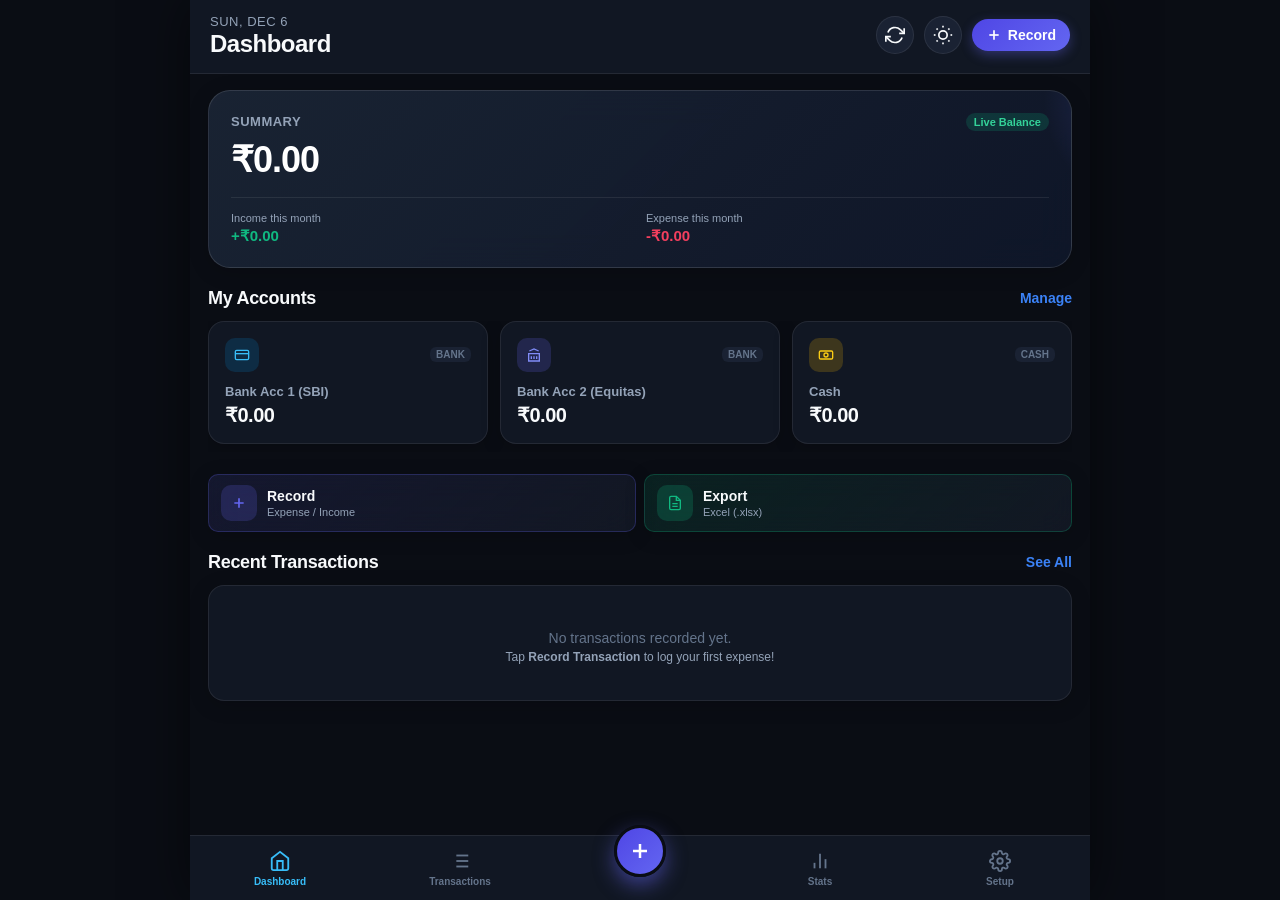
==== commit d662045a: "Add files via upload" ====
--- a/financeflow-offline.html
+++ b/financeflow-offline.html
@@ -12,7 +12,1763 @@
   <link rel="manifest" href="manifest.json">
   <link rel="apple-touch-icon" href="data:image/svg+xml,<svg xmlns='http://www.w3.org/2000/svg' viewBox='0 0 100 100'><rect width='100' height='100' rx='25' fill='%2310b981'/><text x='50%' y='65%' font-size='50' font-family='sans-serif' font-weight='bold' fill='white' text-anchor='middle'>₹</text></svg>">
   
-  <link rel="stylesheet" href="style.css?v=4.0">
+  <style>
+/* ==========================================================================
+   FinanceFlow - Modern iOS Style Design System
+   Tailored for iPhone (Safari, PWA, Standalone & Shortcuts)
+   ========================================================================== */
+
+:root {
+  /* Dynamic System Colors */
+  --font-family: -apple-system, BlinkMacSystemFont, "SF Pro Text", "SF Pro Display", "Segoe UI", Roboto, Helvetica, Arial, sans-serif;
+  
+  --bg-primary: #0a0d14;
+  --bg-secondary: #131823;
+  --bg-tertiary: #1a2233;
+  --glass-bg: rgba(22, 28, 42, 0.72);
+  --glass-border: rgba(255, 255, 255, 0.08);
+  --glass-hover: rgba(255, 255, 255, 0.12);
+  
+  --text-main: #f8fafc;
+  --text-muted: #94a3b8;
+  --text-dim: #64748b;
+  
+  --accent-income: #10b981;
+  --accent-income-bg: rgba(16, 185, 129, 0.15);
+  --accent-expense: #f43f5e;
+  --accent-expense-bg: rgba(244, 63, 94, 0.15);
+  --accent-transfer: #6366f1;
+  --accent-transfer-bg: rgba(99, 102, 241, 0.15);
+  --accent-primary: #3b82f6;
+  --accent-sbi: #0284c7;
+  --accent-cash: #eab308;
+  
+  --radius-sm: 10px;
+  --radius-md: 16px;
+  --radius-lg: 22px;
+  --radius-xl: 28px;
+  
+  --safe-top: env(safe-area-inset-top, 0px);
+  --safe-bottom: env(safe-area-inset-bottom, 0px);
+}
+
+/* Light Theme overrides */
+body.theme-light {
+  --bg-primary: #f1f5f9;
+  --bg-secondary: #ffffff;
+  --bg-tertiary: #e2e8f0;
+  --glass-bg: rgba(255, 255, 255, 0.85);
+  --glass-border: rgba(0, 0, 0, 0.08);
+  --glass-hover: rgba(0, 0, 0, 0.04);
+  --text-main: #0f172a;
+  --text-muted: #475569;
+  --text-dim: #94a3b8;
+}
+
+/* Slate Theme */
+body.theme-slate {
+  --bg-primary: #0f172a;
+  --bg-secondary: #1e293b;
+  --bg-tertiary: #334155;
+  --glass-bg: rgba(30, 41, 59, 0.75);
+  --glass-border: rgba(255, 255, 255, 0.1);
+}
+
+* {
+  box-sizing: border-box;
+  margin: 0;
+  padding: 0;
+  -webkit-tap-highlight-color: transparent;
+  -webkit-touch-callout: none;
+}
+
+html, body {
+  width: 100%;
+  height: 100%;
+  overflow: hidden;
+  background-color: var(--bg-primary);
+  color: var(--text-main);
+  font-family: var(--font-family);
+  -webkit-font-smoothing: antialiased;
+}
+
+/* App Container */
+.ios-app-container {
+  display: flex;
+  flex-direction: column;
+  width: 100%;
+  height: 100%;
+  max-width: 900px;
+  margin: 0 auto;
+  position: relative;
+  background-color: var(--bg-primary);
+  box-shadow: 0 0 50px rgba(0,0,0,0.5);
+}
+
+/* iOS Header */
+.ios-header {
+  display: flex;
+  justify-content: space-between;
+  align-items: center;
+  padding: calc(var(--safe-top) + 12px) 20px 14px 20px;
+  background: var(--glass-bg);
+  backdrop-filter: blur(20px);
+  -webkit-backdrop-filter: blur(20px);
+  border-bottom: 1px solid var(--glass-border);
+  z-index: 50;
+  flex-shrink: 0;
+}
+
+.greeting-subtitle {
+  font-size: 13px;
+  font-weight: 500;
+  color: var(--text-muted);
+  text-transform: uppercase;
+  letter-spacing: 0.5px;
+}
+
+.header-title {
+  font-size: 24px;
+  font-weight: 700;
+  letter-spacing: -0.5px;
+  line-height: 1.2;
+}
+
+.header-right {
+  display: flex;
+  align-items: center;
+  gap: 10px;
+}
+
+.ios-icon-btn {
+  width: 38px;
+  height: 38px;
+  border-radius: 50%;
+  background: var(--bg-tertiary);
+  border: 1px solid var(--glass-border);
+  color: var(--text-main);
+  display: flex;
+  align-items: center;
+  justify-content: center;
+  cursor: pointer;
+  transition: transform 0.15s ease, background 0.2s ease;
+}
+
+.ios-icon-btn:active {
+  transform: scale(0.92);
+}
+
+.ios-btn-pill-accent {
+  display: flex;
+  align-items: center;
+  gap: 6px;
+  padding: 8px 14px;
+  border-radius: 20px;
+  background: linear-gradient(135deg, #4f46e5, #6366f1);
+  color: #ffffff;
+  border: none;
+  font-size: 14px;
+  font-weight: 600;
+  cursor: pointer;
+  box-shadow: 0 4px 12px rgba(99, 102, 241, 0.35);
+  transition: transform 0.15s ease;
+}
+
+.ios-btn-pill-accent:active {
+  transform: scale(0.94);
+}
+
+/* Scrollable Viewport */
+.ios-content-viewport {
+  flex: 1;
+  overflow-y: auto;
+  overflow-x: hidden;
+  padding: 16px 18px calc(var(--safe-bottom) + 90px) 18px;
+  -webkit-overflow-scrolling: touch;
+}
+
+.view-section {
+  display: none;
+  animation: fadeIn 0.25s ease-out forwards;
+}
+
+.view-section.active {
+  display: block;
+}
+
+@keyframes fadeIn {
+  from { opacity: 0; transform: translateY(6px); }
+  to { opacity: 1; transform: translateY(0); }
+}
+
+/* Glass Panels */
+.glass-panel {
+  background: var(--glass-bg);
+  backdrop-filter: blur(18px);
+  -webkit-backdrop-filter: blur(18px);
+  border: 1px solid var(--glass-border);
+  border-radius: var(--radius-md);
+  box-shadow: 0 4px 20px rgba(0, 0, 0, 0.18);
+}
+
+/* Total Balance Banner */
+.total-balance-card {
+  padding: 22px;
+  background: linear-gradient(135deg, rgba(30, 41, 59, 0.8), rgba(15, 23, 42, 0.9));
+  border-radius: var(--radius-lg);
+  margin-bottom: 20px;
+  border: 1px solid rgba(255, 255, 255, 0.12);
+  position: relative;
+  overflow: hidden;
+}
+
+.total-balance-card::before {
+  content: "";
+  position: absolute;
+  top: -50%;
+  right: -20%;
+  width: 200px;
+  height: 200px;
+  background: radial-gradient(circle, rgba(99, 102, 241, 0.25) 0%, transparent 70%);
+  border-radius: 50%;
+  pointer-events: none;
+}
+
+.total-balance-header {
+  display: flex;
+  justify-content: space-between;
+  align-items: center;
+  margin-bottom: 8px;
+}
+
+.total-balance-label {
+  font-size: 13px;
+  color: var(--text-muted);
+  font-weight: 600;
+  text-transform: uppercase;
+  letter-spacing: 0.5px;
+}
+
+.balance-badge {
+  font-size: 11px;
+  padding: 3px 8px;
+  border-radius: 12px;
+  background: rgba(16, 185, 129, 0.18);
+  color: #34d399;
+  font-weight: 600;
+}
+
+.total-balance-amount {
+  font-size: 36px;
+  font-weight: 800;
+  letter-spacing: -1px;
+  margin-bottom: 16px;
+  color: #ffffff;
+}
+
+.balance-sub-row {
+  display: grid;
+  grid-template-columns: 1fr 1fr;
+  gap: 12px;
+  padding-top: 14px;
+  border-top: 1px solid rgba(255, 255, 255, 0.08);
+}
+
+.sub-stat-label {
+  display: block;
+  font-size: 11px;
+  color: var(--text-muted);
+  margin-bottom: 3px;
+}
+
+.sub-stat-val {
+  font-size: 15px;
+  font-weight: 700;
+}
+
+/* Accounts Horizontal Scroll Row */
+.section-title-row {
+  display: flex;
+  justify-content: space-between;
+  align-items: center;
+  margin-bottom: 12px;
+}
+
+.section-title {
+  font-size: 18px;
+  font-weight: 700;
+  letter-spacing: -0.3px;
+}
+
+.ios-link-btn {
+  background: none;
+  border: none;
+  color: var(--accent-primary);
+  font-size: 14px;
+  font-weight: 600;
+  cursor: pointer;
+}
+
+.accounts-row-scroll {
+  display: flex;
+  gap: 12px;
+  overflow-x: auto;
+  padding-bottom: 8px;
+  margin-bottom: 22px;
+  scrollbar-width: none;
+  -webkit-overflow-scrolling: touch;
+}
+
+.accounts-row-scroll::-webkit-scrollbar {
+  display: none;
+}
+
+.account-card {
+  min-width: 175px;
+  flex: 1;
+  padding: 16px;
+  border-radius: var(--radius-md);
+  background: var(--glass-bg);
+  border: 1px solid var(--glass-border);
+  position: relative;
+  transition: transform 0.15s ease, border-color 0.2s ease;
+  cursor: pointer;
+}
+
+.account-card:active {
+  transform: scale(0.97);
+}
+
+.account-top {
+  display: flex;
+  justify-content: space-between;
+  align-items: center;
+  margin-bottom: 12px;
+}
+
+.account-icon {
+  width: 34px;
+  height: 34px;
+  border-radius: 10px;
+  display: flex;
+  align-items: center;
+  justify-content: center;
+}
+
+.account-icon.bank-sbi {
+  background: rgba(2, 132, 199, 0.2);
+  color: #38bdf8;
+}
+
+.account-icon.bank-2 {
+  background: rgba(99, 102, 241, 0.2);
+  color: #818cf8;
+}
+
+.account-icon.cash {
+  background: rgba(234, 179, 8, 0.2);
+  color: #facc15;
+}
+
+.account-icon.custom {
+  background: rgba(168, 85, 247, 0.2);
+  color: #c084fc;
+}
+
+.account-tag {
+  font-size: 10px;
+  font-weight: 600;
+  text-transform: uppercase;
+  color: var(--text-dim);
+  background: var(--bg-tertiary);
+  padding: 2px 6px;
+  border-radius: 6px;
+}
+
+.account-name {
+  font-size: 13px;
+  font-weight: 600;
+  color: var(--text-muted);
+  white-space: nowrap;
+  overflow: hidden;
+  text-overflow: ellipsis;
+  margin-bottom: 4px;
+}
+
+.account-balance {
+  font-size: 20px;
+  font-weight: 700;
+  color: var(--text-main);
+  letter-spacing: -0.5px;
+}
+
+/* Action Buttons Row (Row 2 in prompt - Compact Mobile Layout) */
+.action-buttons-row {
+  display: grid;
+  grid-template-columns: 1fr 1fr;
+  gap: 8px;
+  margin-bottom: 20px;
+  width: 100%;
+}
+
+.action-card {
+  display: flex;
+  align-items: center;
+  gap: 10px;
+  padding: 10px 12px;
+  border-radius: var(--radius-sm);
+  border: 1px solid var(--glass-border);
+  text-align: left;
+  cursor: pointer;
+  transition: transform 0.15s ease, background 0.2s ease;
+  position: relative;
+  min-width: 0;
+  overflow: hidden;
+}
+
+.action-card:active {
+  transform: scale(0.96);
+}
+
+.action-card.btn-export {
+  background: linear-gradient(135deg, rgba(16, 185, 129, 0.12), var(--glass-bg));
+  border-color: rgba(16, 185, 129, 0.25);
+}
+
+.action-card.btn-record {
+  background: linear-gradient(135deg, rgba(99, 102, 241, 0.12), var(--glass-bg));
+  border-color: rgba(99, 102, 241, 0.25);
+}
+
+.action-icon-circle {
+  width: 36px;
+  height: 36px;
+  border-radius: 10px;
+  display: flex;
+  align-items: center;
+  justify-content: center;
+  flex-shrink: 0;
+}
+
+.bg-emerald {
+  background: rgba(16, 185, 129, 0.2);
+  color: #10b981;
+}
+
+.bg-indigo {
+  background: rgba(99, 102, 241, 0.2);
+  color: #6366f1;
+}
+
+.action-card-text {
+  flex: 1;
+  min-width: 0;
+}
+
+.action-card-title {
+  display: block;
+  font-size: 14px;
+  font-weight: 700;
+  color: var(--text-main);
+  line-height: 1.2;
+  white-space: nowrap;
+}
+
+.action-card-desc {
+  display: block;
+  font-size: 11px;
+  color: var(--text-muted);
+  white-space: nowrap;
+  overflow: hidden;
+  text-overflow: ellipsis;
+  margin-top: 1px;
+}
+
+.icon-chevron {
+  width: 18px;
+  height: 18px;
+  color: var(--text-dim);
+}
+
+/* Recent Transactions List */
+.transactions-list {
+  border-radius: var(--radius-md);
+  overflow: hidden;
+  margin-bottom: 20px;
+}
+
+.tx-item {
+  display: flex;
+  align-items: center;
+  justify-content: space-between;
+  padding: 14px 16px;
+  border-bottom: 1px solid var(--glass-border);
+  transition: background 0.15s ease;
+  position: relative;
+}
+
+.tx-item:last-child {
+  border-bottom: none;
+}
+
+.tx-item:active {
+  background: var(--glass-hover);
+}
+
+.tx-item-left {
+  display: flex;
+  align-items: center;
+  gap: 12px;
+  min-width: 0;
+  flex: 1;
+}
+
+.tx-cat-icon {
+  width: 38px;
+  height: 38px;
+  border-radius: 12px;
+  display: flex;
+  align-items: center;
+  justify-content: center;
+  font-size: 16px;
+  flex-shrink: 0;
+}
+
+.cat-icon-expense { background: var(--accent-expense-bg); color: var(--accent-expense); }
+.cat-icon-income { background: var(--accent-income-bg); color: var(--accent-income); }
+.cat-icon-transfer { background: var(--accent-transfer-bg); color: var(--accent-transfer); }
+
+.tx-info-block {
+  min-width: 0;
+}
+
+.tx-cat-name {
+  font-size: 15px;
+  font-weight: 600;
+  color: var(--text-main);
+  display: block;
+  line-height: 1.2;
+}
+
+.tx-sub-info {
+  font-size: 12px;
+  color: var(--text-muted);
+  display: block;
+  margin-top: 2px;
+  white-space: nowrap;
+  overflow: hidden;
+  text-overflow: ellipsis;
+}
+
+.tx-item-right {
+  text-align: right;
+  flex-shrink: 0;
+  padding-left: 10px;
+}
+
+.tx-amount-display {
+  font-size: 16px;
+  font-weight: 700;
+  display: block;
+}
+
+.tx-time-tag {
+  font-size: 11px;
+  color: var(--text-dim);
+  display: block;
+  margin-top: 2px;
+}
+
+.text-income { color: var(--accent-income) !important; }
+.text-expense { color: var(--accent-expense) !important; }
+.text-transfer { color: var(--accent-transfer) !important; }
+
+/* Empty States */
+.empty-placeholder {
+  text-align: center;
+  padding: 36px 20px;
+  color: var(--text-dim);
+}
+
+.empty-placeholder p {
+  font-size: 14px;
+  margin-top: 8px;
+}
+
+/* ================= 2. TRANSACTIONS TAB & 3 COLUMNS ================= */
+.tx-controls-card {
+  padding: 14px;
+  border-radius: var(--radius-md);
+  margin-bottom: 14px;
+}
+
+.month-selector-row {
+  display: flex;
+  justify-content: space-between;
+  align-items: center;
+  margin-bottom: 12px;
+}
+
+.ios-icon-btn-sm {
+  width: 32px;
+  height: 32px;
+  border-radius: 50%;
+  background: var(--bg-tertiary);
+  border: 1px solid var(--glass-border);
+  color: var(--text-main);
+  display: flex;
+  align-items: center;
+  justify-content: center;
+  cursor: pointer;
+}
+
+.month-label-container {
+  position: relative;
+  cursor: pointer;
+}
+
+.current-month-text {
+  font-size: 17px;
+  font-weight: 700;
+  letter-spacing: -0.3px;
+}
+
+.month-hidden-select {
+  position: absolute;
+  top: 0;
+  left: 0;
+  width: 100%;
+  height: 100%;
+  opacity: 0;
+  cursor: pointer;
+}
+
+.search-filter-row {
+  display: flex;
+  gap: 8px;
+  margin-bottom: 10px;
+}
+
+.search-input-wrapper {
+  position: relative;
+  flex: 1;
+}
+
+.search-icon {
+  position: absolute;
+  left: 10px;
+  top: 50%;
+  transform: translateY(-50%);
+  width: 16px;
+  height: 16px;
+  color: var(--text-dim);
+}
+
+.ios-search-input {
+  width: 100%;
+  height: 38px;
+  padding: 0 32px 0 34px;
+  background: var(--bg-tertiary);
+  border: 1px solid var(--glass-border);
+  border-radius: 10px;
+  color: var(--text-main);
+  font-size: 14px;
+  outline: none;
+}
+
+.search-clear-btn {
+  position: absolute;
+  right: 10px;
+  top: 50%;
+  transform: translateY(-50%);
+  background: none;
+  border: none;
+  color: var(--text-dim);
+  font-size: 18px;
+  cursor: pointer;
+}
+
+.ios-select-sm {
+  height: 38px;
+  padding: 0 10px;
+  background: var(--bg-tertiary);
+  border: 1px solid var(--glass-border);
+  border-radius: 10px;
+  color: var(--text-main);
+  font-size: 13px;
+  outline: none;
+}
+
+.filter-chips-row {
+  display: flex;
+  gap: 8px;
+}
+
+.filter-chip-select {
+  flex: 1;
+  height: 32px;
+  padding: 0 10px;
+  background: var(--bg-secondary);
+  border: 1px solid var(--glass-border);
+  border-radius: 8px;
+  color: var(--text-muted);
+  font-size: 12px;
+  outline: none;
+}
+
+/* Segmented Control for iPhone */
+.segmented-control-container {
+  margin-bottom: 14px;
+}
+
+.segmented-control {
+  display: flex;
+  background: var(--bg-secondary);
+  border: 1px solid var(--glass-border);
+  border-radius: 12px;
+  padding: 3px;
+}
+
+.segment-btn {
+  flex: 1;
+  padding: 8px 0;
+  border: none;
+  background: transparent;
+  color: var(--text-muted);
+  font-size: 13px;
+  font-weight: 600;
+  border-radius: 9px;
+  cursor: pointer;
+  transition: all 0.2s ease;
+}
+
+.segment-btn.active {
+  background: var(--bg-tertiary);
+  color: var(--text-main);
+  box-shadow: 0 2px 6px rgba(0,0,0,0.25);
+}
+
+/* 3 COLUMNS CONTAINER (Income | Expense | Transfer) */
+.three-columns-wrapper {
+  display: flex;
+  gap: 14px;
+  width: 100%;
+}
+
+.tx-column {
+  flex: 1;
+  min-width: 0;
+  background: var(--glass-bg);
+  border: 1px solid var(--glass-border);
+  border-radius: var(--radius-md);
+  padding: 12px;
+  display: flex;
+  flex-direction: column;
+}
+
+.column-header {
+  display: flex;
+  justify-content: space-between;
+  align-items: center;
+  padding-bottom: 10px;
+  border-bottom: 1px solid var(--glass-border);
+  margin-bottom: 8px;
+}
+
+.column-title-pill {
+  display: flex;
+  align-items: center;
+  gap: 6px;
+  font-size: 13px;
+  font-weight: 700;
+}
+
+.indicator-dot {
+  width: 8px;
+  height: 8px;
+  border-radius: 50%;
+}
+
+.dot-income { background: var(--accent-income); }
+.dot-expense { background: var(--accent-expense); }
+.dot-transfer { background: var(--accent-transfer); }
+
+.column-total {
+  font-size: 13px;
+  font-weight: 700;
+}
+
+.column-tx-list {
+  display: flex;
+  flex-direction: column;
+  gap: 8px;
+}
+
+/* Mobile segmented view hiding/showing columns */
+@media (max-width: 768px) {
+  .three-columns-wrapper {
+    flex-direction: column;
+  }
+  
+  .three-columns-wrapper[data-active-col="income"] #column-expense,
+  .three-columns-wrapper[data-active-col="income"] #column-transfer {
+    display: none;
+  }
+
+  .three-columns-wrapper[data-active-col="expense"] #column-income,
+  .three-columns-wrapper[data-active-col="expense"] #column-transfer {
+    display: none;
+  }
+
+  .three-columns-wrapper[data-active-col="transfer"] #column-income,
+  .three-columns-wrapper[data-active-col="transfer"] #column-expense {
+    display: none;
+  }
+}
+
+/* Responsive grid on desktop */
+@media (min-width: 769px) {
+  .three-columns-wrapper {
+    display: grid;
+    grid-template-columns: 1fr 1fr 1fr;
+  }
+  .segmented-control-container {
+    display: none;
+  }
+}
+
+/* ================= 2. TRANSACTIONS TAB - DATE-WISE LIST ================= */
+.tx-month-summary-bar {
+  display: flex;
+  gap: 8px;
+  margin-bottom: 12px;
+}
+
+.summary-pill {
+  flex: 1;
+  display: flex;
+  flex-direction: column;
+  padding: 8px 10px;
+  background: var(--bg-secondary);
+  border: 1px solid var(--glass-border);
+  border-radius: var(--radius-sm);
+  text-align: center;
+}
+
+.pill-label {
+  font-size: 11px;
+  color: var(--text-muted);
+  font-weight: 600;
+  text-transform: uppercase;
+}
+
+.pill-value {
+  font-size: 14px;
+  font-weight: 700;
+  margin-top: 2px;
+}
+
+.date-grouped-tx-container {
+  display: flex;
+  flex-direction: column;
+  gap: 14px;
+  padding-bottom: 30px;
+}
+
+.date-group-card {
+  border-radius: var(--radius-md);
+  overflow: hidden;
+  border: 1px solid var(--glass-border);
+  background: var(--glass-bg);
+}
+
+.date-group-header {
+  display: flex;
+  justify-content: space-between;
+  align-items: center;
+  padding: 10px 14px;
+  background: rgba(255, 255, 255, 0.04);
+  border-bottom: 1px solid var(--glass-border);
+}
+
+.date-group-title {
+  font-size: 13px;
+  font-weight: 700;
+  color: var(--text-main);
+  letter-spacing: -0.2px;
+}
+
+.date-group-day-total {
+  font-size: 12px;
+  font-weight: 700;
+  color: var(--text-muted);
+}
+
+.date-group-items {
+  display: flex;
+  flex-direction: column;
+}
+
+.date-group-items .tx-item {
+  border-bottom: 1px solid var(--glass-border);
+}
+
+.date-group-items .tx-item:last-child {
+  border-bottom: none;
+}
+
+.tx-delete-inline-btn {
+  background: none;
+  border: none;
+  color: var(--accent-expense);
+  font-size: 12px;
+  font-weight: 600;
+  cursor: pointer;
+  padding: 4px 6px;
+  border-radius: 4px;
+  margin-top: 2px;
+}
+
+.tx-delete-inline-btn:active {
+  background: var(--accent-expense-bg);
+}
+
+/* ================= 3. STATS & ANALYTICS ================= */
+.stats-overview-grid {
+  display: grid;
+  grid-template-columns: 1fr 1fr;
+  gap: 12px;
+  margin-bottom: 16px;
+}
+
+.stat-card {
+  padding: 16px;
+  border-radius: var(--radius-md);
+}
+
+.stat-label {
+  display: block;
+  font-size: 12px;
+  color: var(--text-muted);
+  margin-bottom: 4px;
+}
+
+.stat-value {
+  display: block;
+  font-size: 20px;
+  font-weight: 800;
+  letter-spacing: -0.5px;
+}
+
+.chart-card {
+  padding: 18px;
+  border-radius: var(--radius-md);
+}
+
+.chart-header {
+  display: flex;
+  justify-content: space-between;
+  align-items: center;
+  margin-bottom: 14px;
+}
+
+.chart-title {
+  font-size: 16px;
+  font-weight: 700;
+}
+
+.chart-subtitle {
+  font-size: 12px;
+  color: var(--text-muted);
+}
+
+.chart-canvas-wrapper {
+  position: relative;
+  width: 100%;
+  max-height: 260px;
+  display: flex;
+  justify-content: center;
+  align-items: center;
+}
+
+.category-breakdown-list {
+  margin-top: 14px;
+  display: flex;
+  flex-direction: column;
+  gap: 8px;
+}
+
+.breakdown-row {
+  display: flex;
+  justify-content: space-between;
+  align-items: center;
+  font-size: 13px;
+  padding: 6px 0;
+  border-bottom: 1px solid var(--glass-border);
+}
+
+.breakdown-label {
+  display: flex;
+  align-items: center;
+  gap: 8px;
+}
+
+.breakdown-color-box {
+  width: 10px;
+  height: 10px;
+  border-radius: 3px;
+}
+
+/* ================= 4. SETUP & SETTINGS ================= */
+.settings-group {
+  padding: 18px;
+  border-radius: var(--radius-md);
+  margin-bottom: 16px;
+}
+
+.settings-group-header {
+  margin-bottom: 14px;
+}
+
+.settings-group-title {
+  font-size: 17px;
+  font-weight: 700;
+}
+
+.settings-group-desc {
+  font-size: 13px;
+  color: var(--text-muted);
+  margin-top: 2px;
+}
+
+.accounts-manager-list {
+  display: flex;
+  flex-direction: column;
+  gap: 10px;
+}
+
+.account-manage-item {
+  display: flex;
+  justify-content: space-between;
+  align-items: center;
+  padding: 12px 14px;
+  background: var(--bg-secondary);
+  border: 1px solid var(--glass-border);
+  border-radius: var(--radius-sm);
+}
+
+.account-delete-btn {
+  background: none;
+  border: none;
+  color: var(--accent-expense);
+  font-size: 13px;
+  font-weight: 600;
+  cursor: pointer;
+  padding: 4px 6px;
+  border-radius: 4px;
+}
+
+.account-delete-btn:active {
+  background: var(--accent-expense-bg);
+}
+
+.sub-tabs-container {
+  display: flex;
+  gap: 6px;
+  margin-bottom: 14px;
+}
+
+.sub-tab-btn {
+  flex: 1;
+  padding: 7px 4px;
+  background: var(--bg-tertiary);
+  border: 1px solid var(--glass-border);
+  border-radius: 8px;
+  color: var(--text-muted);
+  font-size: 12px;
+  font-weight: 600;
+  cursor: pointer;
+}
+
+.sub-tab-btn.active {
+  background: var(--accent-primary);
+  color: #fff;
+  border-color: var(--accent-primary);
+}
+
+.category-chips-editor {
+  display: flex;
+  flex-wrap: wrap;
+  gap: 8px;
+  min-height: 48px;
+}
+
+.cat-chip {
+  display: flex;
+  align-items: center;
+  gap: 6px;
+  padding: 6px 12px;
+  background: var(--bg-secondary);
+  border: 1px solid var(--glass-border);
+  border-radius: 20px;
+  font-size: 13px;
+  color: var(--text-main);
+}
+
+.cat-chip-delete {
+  background: none;
+  border: none;
+  color: var(--text-dim);
+  cursor: pointer;
+  font-size: 14px;
+}
+
+.cat-chip-delete:hover {
+  color: var(--accent-expense);
+}
+
+.add-category-row {
+  display: flex;
+  gap: 8px;
+}
+
+.setting-item-row {
+  display: flex;
+  justify-content: space-between;
+  align-items: center;
+  padding: 12px 0;
+  border-bottom: 1px solid var(--glass-border);
+}
+
+.setting-item-row:last-child {
+  border-bottom: none;
+}
+
+.code-preview-box {
+  background: var(--bg-secondary);
+  padding: 12px;
+  border-radius: 8px;
+  font-family: monospace;
+  font-size: 12px;
+  color: #38bdf8;
+  word-break: break-all;
+  margin: 10px 0;
+  border: 1px solid var(--glass-border);
+}
+
+.backup-buttons-row {
+  display: grid;
+  grid-template-columns: 1fr 1fr;
+  gap: 10px;
+}
+
+/* Bottom Navigation Bar */
+.ios-bottom-nav {
+  position: absolute;
+  bottom: 0;
+  left: 0;
+  right: 0;
+  height: calc(65px + var(--safe-bottom));
+  padding-bottom: var(--safe-bottom);
+  background: var(--glass-bg);
+  backdrop-filter: blur(25px);
+  -webkit-backdrop-filter: blur(25px);
+  border-top: 1px solid var(--glass-border);
+  display: flex;
+  justify-content: space-around;
+  align-items: center;
+  z-index: 90;
+}
+
+.nav-tab {
+  flex: 1;
+  display: flex;
+  flex-direction: column;
+  align-items: center;
+  justify-content: center;
+  background: none;
+  border: none;
+  color: var(--text-dim);
+  cursor: pointer;
+  transition: color 0.15s ease, transform 0.1s ease;
+  height: 55px;
+}
+
+.nav-tab.active {
+  color: #38bdf8;
+}
+
+.nav-tab:active {
+  transform: scale(0.92);
+}
+
+.nav-icon {
+  width: 22px;
+  height: 22px;
+  margin-bottom: 4px;
+}
+
+.nav-label {
+  font-size: 10px;
+  font-weight: 600;
+}
+
+/* Center Elevated FAB */
+.nav-fab-wrapper {
+  flex: 1;
+  display: flex;
+  justify-content: center;
+  align-items: center;
+  height: 55px;
+  position: relative;
+}
+
+.ios-fab-btn {
+  position: absolute;
+  top: -16px;
+  width: 52px;
+  height: 52px;
+  border-radius: 50%;
+  background: linear-gradient(135deg, #4f46e5, #6366f1);
+  border: 3px solid var(--bg-primary);
+  color: #fff;
+  display: flex;
+  align-items: center;
+  justify-content: center;
+  cursor: pointer;
+  box-shadow: 0 8px 20px rgba(99, 102, 241, 0.5);
+  transition: transform 0.2s cubic-bezier(0.34, 1.56, 0.64, 1);
+}
+
+.ios-fab-btn:active {
+  transform: scale(0.9) rotate(45deg);
+}
+
+.fab-icon {
+  width: 24px;
+  height: 24px;
+}
+
+/* ================= MODALS & CENTERED DIALOGS ================= */
+.ios-modal-backdrop {
+  position: fixed;
+  top: 0;
+  left: 0;
+  width: 100vw;
+  height: 100vh;
+  height: 100dvh;
+  background: rgba(0, 0, 0, 0.72);
+  backdrop-filter: blur(12px);
+  -webkit-backdrop-filter: blur(12px);
+  z-index: 100;
+  display: flex;
+  align-items: center;
+  justify-content: center;
+  padding: 16px;
+  opacity: 0;
+  pointer-events: none;
+  transition: opacity 0.25s ease;
+}
+
+.ios-modal-backdrop.show {
+  opacity: 1;
+  pointer-events: auto;
+}
+
+.ios-bottom-sheet {
+  width: calc(100vw - 32px);
+  max-width: 440px;
+  margin: auto;
+  max-height: 84vh;
+  max-height: 84dvh;
+  background: var(--bg-secondary);
+  border-radius: var(--radius-lg);
+  border: 1px solid var(--glass-border);
+  box-shadow: 0 15px 50px rgba(0, 0, 0, 0.65);
+  padding: 16px 16px 20px 16px;
+  display: flex;
+  flex-direction: column;
+  overflow: hidden;
+  overflow-x: hidden !important;
+  box-sizing: border-box;
+  transform: scale(0.92);
+  transition: transform 0.25s cubic-bezier(0.16, 1, 0.3, 1);
+}
+
+.ios-modal-backdrop.show .ios-bottom-sheet {
+  transform: scale(1);
+}
+
+.sheet-drag-handle {
+  display: none;
+}
+
+.sheet-header {
+  display: flex;
+  justify-content: space-between;
+  align-items: center;
+  padding-bottom: 12px;
+  border-bottom: 1px solid var(--glass-border);
+  margin-bottom: 14px;
+  flex-shrink: 0;
+  width: 100%;
+  box-sizing: border-box;
+}
+
+.sheet-title {
+  font-size: 19px;
+  font-weight: 700;
+}
+
+.ios-close-btn {
+  width: 32px;
+  height: 32px;
+  border-radius: 50%;
+  background: var(--bg-tertiary);
+  border: none;
+  color: var(--text-muted);
+  font-size: 22px;
+  line-height: 1;
+  display: flex;
+  align-items: center;
+  justify-content: center;
+  cursor: pointer;
+}
+
+.sheet-body {
+  display: flex;
+  flex-direction: column;
+  gap: 13px;
+  overflow-y: auto;
+  overflow-x: hidden !important;
+  -webkit-overflow-scrolling: touch;
+  padding-right: 2px;
+  padding-bottom: 24px;
+  width: 100%;
+  max-width: 100%;
+  box-sizing: border-box;
+}
+
+/* Ensure strictly no horizontal scrolling in record form */
+#record-tx-form * {
+  box-sizing: border-box;
+  max-width: 100%;
+}
+
+.tx-edit-inline-btn {
+  background: var(--bg-tertiary);
+  border: 1px solid var(--glass-border);
+  color: var(--accent-primary);
+  font-size: 11px;
+  font-weight: 600;
+  cursor: pointer;
+  padding: 3px 8px;
+  border-radius: 6px;
+  transition: all 0.15s ease;
+}
+
+.tx-edit-inline-btn:active {
+  background: rgba(59, 130, 246, 0.25);
+  transform: scale(0.95);
+}
+
+.tx-delete-inline-btn {
+  background: var(--bg-tertiary);
+  border: 1px solid var(--glass-border);
+  color: var(--accent-expense);
+  font-size: 11px;
+  font-weight: 600;
+  cursor: pointer;
+  padding: 3px 8px;
+  border-radius: 6px;
+  transition: all 0.15s ease;
+}
+
+.tx-delete-inline-btn:active {
+  background: rgba(244, 63, 94, 0.25);
+  transform: scale(0.95);
+}
+
+/* Excel Import Card in Setup */
+.import-excel-card {
+  padding-top: 4px;
+}
+
+.mapping-table-preview {
+  background: var(--bg-tertiary);
+  border: 1px solid var(--glass-border);
+  border-radius: var(--radius-sm);
+  padding: 12px 14px;
+  font-size: 12px;
+}
+
+.mapping-badge {
+  display: block;
+  font-weight: 700;
+  color: var(--accent-primary);
+  margin-bottom: 6px;
+  text-transform: uppercase;
+  font-size: 11px;
+  letter-spacing: 0.5px;
+}
+
+.mapping-list {
+  list-style: none;
+  padding: 0;
+  margin: 0;
+  display: flex;
+  flex-direction: column;
+  gap: 4px;
+  color: var(--text-muted);
+}
+
+.mapping-list li strong {
+  color: var(--text-main);
+}
+
+.file-upload-cta {
+  cursor: pointer;
+  text-decoration: none;
+}
+
+.import-status-text {
+  font-size: 13px;
+  font-weight: 600;
+  padding: 10px;
+  border-radius: 8px;
+  margin-top: 10px;
+}
+
+.import-status-text.success {
+  background: rgba(16, 185, 129, 0.15);
+  color: #34d399;
+  border: 1px solid rgba(16, 185, 129, 0.3);
+}
+
+.import-status-text.error {
+  background: rgba(244, 63, 94, 0.15);
+  color: #fb7185;
+  border: 1px solid rgba(244, 63, 94, 0.3);
+}
+
+.sheet-desc {
+  font-size: 13px;
+  color: var(--text-muted);
+  line-height: 1.5;
+}
+
+/* Forms & Inputs */
+.form-group {
+  display: flex;
+  flex-direction: column;
+  gap: 6px;
+}
+
+.form-label {
+  font-size: 13px;
+  font-weight: 600;
+  color: var(--text-muted);
+}
+
+.label-with-action {
+  display: flex;
+  justify-content: space-between;
+  align-items: center;
+}
+
+.ios-input, .ios-select {
+  width: 100%;
+  height: 44px;
+  padding: 0 14px;
+  background: var(--bg-tertiary);
+  border: 1px solid var(--glass-border);
+  border-radius: var(--radius-sm);
+  color: var(--text-main);
+  font-size: 15px;
+  outline: none;
+  font-family: inherit;
+}
+
+.ios-input:focus, .ios-select:focus {
+  border-color: var(--accent-primary);
+}
+
+/* Transaction Type Selector in Modal */
+.tx-type-selector {
+  display: flex;
+  background: var(--bg-tertiary);
+  border-radius: 14px;
+  padding: 4px;
+  gap: 4px;
+}
+
+.tx-type-label {
+  flex: 1;
+  text-align: center;
+  cursor: pointer;
+}
+
+.tx-type-label input {
+  display: none;
+}
+
+.tx-type-pill {
+  display: block;
+  padding: 10px 0;
+  border-radius: 10px;
+  font-size: 14px;
+  font-weight: 600;
+  color: var(--text-muted);
+  transition: all 0.2s ease;
+}
+
+.tx-type-label input:checked + .pill-expense-select {
+  background: var(--accent-expense);
+  color: #fff;
+}
+
+.tx-type-label input:checked + .pill-income-select {
+  background: var(--accent-income);
+  color: #fff;
+}
+
+.tx-type-label input:checked + .pill-transfer-select {
+  background: var(--accent-transfer);
+  color: #fff;
+}
+
+/* Big Amount Input */
+.amount-input-wrapper {
+  display: flex;
+  align-items: center;
+  background: var(--bg-tertiary);
+  border: 1px solid var(--glass-border);
+  border-radius: var(--radius-md);
+  padding: 0 16px;
+}
+
+.currency-prefix {
+  font-size: 26px;
+  font-weight: 700;
+  color: var(--text-muted);
+  margin-right: 8px;
+}
+
+.amount-input {
+  flex: 1;
+  background: none;
+  border: none;
+  outline: none;
+  font-size: 32px;
+  font-weight: 800;
+  color: var(--text-main);
+  padding: 10px 0;
+  font-family: inherit;
+}
+
+.time-mode-toggle {
+  display: flex;
+  gap: 4px;
+}
+
+.time-pill-btn {
+  font-size: 11px;
+  padding: 3px 8px;
+  border-radius: 6px;
+  background: var(--bg-tertiary);
+  border: 1px solid var(--glass-border);
+  color: var(--text-muted);
+  cursor: pointer;
+}
+
+.time-pill-btn.active {
+  background: var(--accent-primary);
+  color: #fff;
+  border-color: var(--accent-primary);
+}
+
+.time-help-text {
+  font-size: 11px;
+  color: var(--text-dim);
+  margin-top: 4px;
+  display: block;
+}
+
+.inline-add-row {
+  display: flex;
+  gap: 8px;
+  margin-top: 8px;
+}
+
+.transfer-accounts-grid {
+  display: grid;
+  grid-template-columns: 1fr auto 1fr;
+  align-items: center;
+  gap: 8px;
+}
+
+.transfer-arrow-icon {
+  font-size: 20px;
+  color: var(--accent-transfer);
+  margin-top: 18px;
+}
+
+/* Buttons */
+.ios-btn-primary-large,
+#submit-tx-btn {
+  width: 100% !important;
+  min-height: 54px !important;
+  height: 54px !important;
+  padding: 14px 20px !important;
+  flex-shrink: 0 !important; /* Prevents flexbox collapsing in Safari/iOS */
+  border-radius: var(--radius-md) !important;
+  background: linear-gradient(135deg, #4f46e5, #6366f1) !important;
+  border: none !important;
+  color: #fff !important;
+  font-size: 16px !important;
+  font-weight: 700 !important;
+  display: flex !important;
+  align-items: center !important;
+  justify-content: center !important;
+  gap: 8px !important;
+  cursor: pointer !important;
+  box-shadow: 0 4px 16px rgba(99, 102, 241, 0.45) !important;
+  transition: transform 0.15s ease, opacity 0.15s ease !important;
+  margin-top: 14px !important;
+  margin-bottom: 8px !important;
+}
+
+.ios-btn-primary-large:active,
+#submit-tx-btn:active {
+  transform: scale(0.97) !important;
+  opacity: 0.9 !important;
+}
+
+.ios-btn-secondary {
+  width: 100%;
+  height: 42px;
+  border-radius: var(--radius-sm);
+  background: var(--bg-tertiary);
+  border: 1px solid var(--glass-border);
+  color: var(--text-main);
+  font-size: 14px;
+  font-weight: 600;
+  display: flex;
+  align-items: center;
+  justify-content: center;
+  gap: 8px;
+  cursor: pointer;
+}
+
+.ios-btn-primary {
+  padding: 0 16px;
+  height: 44px;
+  border-radius: var(--radius-sm);
+  background: var(--accent-primary);
+  border: none;
+  color: #fff;
+  font-size: 14px;
+  font-weight: 600;
+  cursor: pointer;
+}
+
+.ios-btn-primary-sm {
+  padding: 0 12px;
+  height: 44px;
+  border-radius: var(--radius-sm);
+  background: var(--accent-primary);
+  border: none;
+  color: #fff;
+  font-size: 13px;
+  font-weight: 600;
+  cursor: pointer;
+}
+
+.ios-btn-secondary-sm {
+  padding: 0 12px;
+  height: 44px;
+  border-radius: var(--radius-sm);
+  background: var(--bg-tertiary);
+  border: 1px solid var(--glass-border);
+  color: var(--text-muted);
+  font-size: 13px;
+  font-weight: 600;
+  cursor: pointer;
+}
+
+.ios-btn-danger {
+  width: 100%;
+  height: 42px;
+  border-radius: var(--radius-sm);
+  background: rgba(244, 63, 94, 0.15);
+  border: 1px solid rgba(244, 63, 94, 0.3);
+  color: var(--accent-expense);
+  font-size: 14px;
+  font-weight: 600;
+  cursor: pointer;
+}
+
+.label-btn {
+  cursor: pointer;
+}
+
+/* Excel Export Preview */
+.export-preview-card {
+  padding: 14px;
+  border-radius: var(--radius-sm);
+  display: flex;
+  flex-direction: column;
+  gap: 8px;
+  font-size: 14px;
+}
+
+.export-stat-row {
+  display: flex;
+  justify-content: space-between;
+}
+
+.range-inputs-grid {
+  display: grid;
+  grid-template-columns: 1fr 1fr;
+  gap: 10px;
+}
+
+/* Toast */
+.ios-toast {
+  position: fixed;
+  top: calc(var(--safe-top) + 20px);
+  left: 50%;
+  transform: translateX(-50%) translateY(-60px);
+  background: rgba(15, 23, 42, 0.95);
+  color: #fff;
+  padding: 10px 20px;
+  border-radius: 30px;
+  font-size: 14px;
+  font-weight: 600;
+  box-shadow: 0 6px 20px rgba(0,0,0,0.4);
+  border: 1px solid var(--glass-border);
+  z-index: 200;
+  opacity: 0;
+  transition: all 0.3s cubic-bezier(0.16, 1, 0.3, 1);
+  pointer-events: none;
+}
+
+.ios-toast.show {
+  transform: translateX(-50%) translateY(0);
+  opacity: 1;
+}
+
+/* Utilities */
+.hidden { display: none !important; }
+.mt-2 { margin-top: 8px !important; }
+.mt-3 { margin-top: 12px !important; }
+.mt-4 { margin-top: 16px !important; }
+
+.icon { width: 20px; height: 20px; }
+.icon-sm { width: 16px; height: 16px; }
+.icon-md { width: 22px; height: 22px; }
+
+</style>
 </head>
 <body class="theme-dark">
 
@@ -489,11 +2245,12 @@
       <div class="sheet-drag-handle"></div>
       
       <div class="sheet-header">
-        <h2 class="sheet-title">Record Transaction</h2>
+        <h2 class="sheet-title" id="record-modal-title">Record Transaction</h2>
         <button id="close-record-modal-btn" class="ios-close-btn">&times;</button>
       </div>
 
       <form id="record-tx-form" class="sheet-body">
+        <input type="hidden" id="edit-tx-id" value="">
         
         <!-- Transaction Type Switcher: Expense | Income | Transfer -->
         <div class="tx-type-selector">
@@ -589,7 +2346,7 @@
 
         <!-- Submit Button -->
         <button type="submit" id="submit-tx-btn" class="ios-btn-primary-large">
-          <span>Save Transaction</span>
+          <span id="record-submit-label">Save Transaction</span>
         </button>
 
       </form>
@@ -712,9 +2469,9 @@
   <div id="toast" class="ios-toast">Transaction Saved</div>
 
   <!-- Local Script Dependencies with Cache-Busting -->
-  <script src="libs/chart.umd.min.js?v=4.0"></script>
-  <script src="libs/xlsx.full.min.js?v=4.0"></script>
-  <script src="app.js?v=4.0"></script>
+  
+  
+  
 
   <script>
 /**
@@ -878,7 +2635,7 @@
 
 const DEFAULT_ACCOUNTS = [
   { id: 'acc_sbi', name: 'Bank Acc 1 (SBI)', type: 'bank', balance: 0.00 },
-  { id: 'acc_bank2', name: 'Bank Acc 2', type: 'bank', balance: 0.00 },
+  { id: 'acc_bank2', name: 'Bank Acc 2 (Equitas)', type: 'bank', balance: 0.00 },
   { id: 'acc_cash', name: 'Cash', type: 'cash', balance: 0.00 }
 ];
 
@@ -941,6 +2698,13 @@
   try {
     const acc = localStorage.getItem(STORAGE_KEYS.ACCOUNTS);
     state.accounts = acc ? JSON.parse(acc) : JSON.parse(JSON.stringify(DEFAULT_ACCOUNTS));
+
+    // Ensure Bank Acc 2 is updated to Equitas
+    const bank2 = state.accounts.find(a => a.id === 'acc_bank2');
+    if (bank2 && bank2.name === 'Bank Acc 2') {
+      bank2.name = 'Bank Acc 2 (Equitas)';
+      saveData('accounts');
+    }
 
     const cat = localStorage.getItem(STORAGE_KEYS.CATEGORIES);
     state.categories = cat ? JSON.parse(cat) : JSON.parse(JSON.stringify(DEFAULT_CATEGORIES));
@@ -1096,23 +2860,37 @@
           txType = 'expense';
         }
 
-        // 4. Accounts: Account name (SBI, Bank 2, Cash, etc.)
+        // 4. Accounts: Account name (SBI, Equitas / Bank 2, Cash, etc.)
         const accNameRaw = String(getCol('Accounts', 'Account')).trim();
         let targetAccountId = state.accounts[0]?.id || 'acc_sbi';
 
         if (accNameRaw) {
-          let matchAcc = state.accounts.find(a => 
-            a.name.toLowerCase() === accNameRaw.toLowerCase() ||
-            a.name.toLowerCase().includes(accNameRaw.toLowerCase()) ||
-            accNameRaw.toLowerCase().includes(a.name.toLowerCase())
-          );
+          const lower = accNameRaw.toLowerCase();
+          let matchAcc = null;
+
+          // Priority matching for Equitas, SBI, and Cash
+          if (lower.includes('equitas') || lower.includes('bank 2') || lower.includes('bank acc 2') || lower.includes('acc 2')) {
+            matchAcc = state.accounts.find(a => a.id === 'acc_bank2' || a.name.toLowerCase().includes('equitas') || a.name.toLowerCase().includes('bank 2'));
+          } else if (lower.includes('sbi') || lower.includes('bank 1') || lower.includes('bank acc 1') || lower.includes('acc 1')) {
+            matchAcc = state.accounts.find(a => a.id === 'acc_sbi' || a.name.toLowerCase().includes('sbi') || a.name.toLowerCase().includes('bank 1'));
+          } else if (lower.includes('cash')) {
+            matchAcc = state.accounts.find(a => a.id === 'acc_cash' || a.name.toLowerCase().includes('cash'));
+          }
+
+          if (!matchAcc) {
+            matchAcc = state.accounts.find(a => 
+              a.name.toLowerCase() === lower ||
+              a.name.toLowerCase().includes(lower) ||
+              lower.includes(a.name.toLowerCase())
+            );
+          }
 
           if (!matchAcc) {
             const newAccId = 'acc_' + Date.now() + '_' + Math.floor(Math.random() * 1000);
             matchAcc = {
               id: newAccId,
               name: accNameRaw,
-              type: accNameRaw.toLowerCase().includes('cash') ? 'cash' : 'bank',
+              type: lower.includes('cash') ? 'cash' : 'bank',
               balance: 0.00
             };
             state.accounts.push(matchAcc);
@@ -1592,12 +3370,18 @@
     </div>
     <div class="tx-item-right">
       <span class="tx-amount-display ${amtClass}">${sign}${formatCurrency(tx.amount)}</span>
-      <div style="display:flex;align-items:center;justify-content:flex-end;gap:8px;margin-top:2px;">
+      <div style="display:flex;align-items:center;justify-content:flex-end;gap:6px;margin-top:2px;">
         <span class="tx-time-tag">${formatDisplayTime(tx.datetime)}</span>
+        <button class="tx-edit-inline-btn" title="Edit transaction">Edit</button>
         <button class="tx-delete-inline-btn" title="Delete transaction">Delete</button>
       </div>
     </div>
   `;
+
+  item.querySelector('.tx-edit-inline-btn').onclick = (e) => {
+    e.stopPropagation();
+    openRecordModalForEdit(tx.id);
+  };
 
   item.querySelector('.tx-delete-inline-btn').onclick = (e) => {
     e.stopPropagation();
@@ -1666,6 +3450,78 @@
   return true;
 }
 
+function updateTransaction(editId, newTxData) {
+  const index = state.transactions.findIndex(t => t.id === editId);
+  if (index === -1) return false;
+
+  const oldTx = state.transactions[index];
+  const oldAmount = parseFloat(oldTx.amount) || 0;
+  const newAmount = parseFloat(newTxData.amount);
+
+  if (isNaN(newAmount) || newAmount <= 0) {
+    showToast('Please enter a valid amount.');
+    return false;
+  }
+
+  // 1. Reversal of old transaction balance effect
+  if (oldTx.type === 'expense') {
+    const acc = state.accounts.find(a => a.id === oldTx.accountId);
+    if (acc) acc.balance = (parseFloat(acc.balance) || 0) + oldAmount;
+  } else if (oldTx.type === 'income') {
+    const acc = state.accounts.find(a => a.id === oldTx.accountId);
+    if (acc) acc.balance = (parseFloat(acc.balance) || 0) - oldAmount;
+  } else if (oldTx.type === 'transfer') {
+    const fromAcc = state.accounts.find(a => a.id === oldTx.fromAccountId);
+    const toAcc = state.accounts.find(a => a.id === oldTx.toAccountId);
+    if (fromAcc) fromAcc.balance = (parseFloat(fromAcc.balance) || 0) + oldAmount;
+    if (toAcc) toAcc.balance = (parseFloat(toAcc.balance) || 0) - oldAmount;
+  }
+
+  // 2. Apply new transaction balance effect
+  if (newTxData.type === 'expense') {
+    const acc = state.accounts.find(a => a.id === newTxData.accountId);
+    if (!acc) return false;
+    acc.balance = (parseFloat(acc.balance) || 0) - newAmount;
+  } else if (newTxData.type === 'income') {
+    const acc = state.accounts.find(a => a.id === newTxData.accountId);
+    if (!acc) return false;
+    acc.balance = (parseFloat(acc.balance) || 0) + newAmount;
+  } else if (newTxData.type === 'transfer') {
+    if (newTxData.fromAccountId === newTxData.toAccountId) {
+      showToast('Cannot transfer to the same account.');
+      return false;
+    }
+    const fromAcc = state.accounts.find(a => a.id === newTxData.fromAccountId);
+    const toAcc = state.accounts.find(a => a.id === newTxData.toAccountId);
+    if (!fromAcc || !toAcc) return false;
+
+    fromAcc.balance = (parseFloat(fromAcc.balance) || 0) - newAmount;
+    toAcc.balance = (parseFloat(toAcc.balance) || 0) + newAmount;
+  }
+
+  // 3. Update properties
+  oldTx.type = newTxData.type;
+  oldTx.amount = newAmount;
+  oldTx.category = newTxData.category;
+  oldTx.datetime = newTxData.datetime || getDeviceLocalDateTime();
+  oldTx.accountId = newTxData.accountId || null;
+  oldTx.fromAccountId = newTxData.fromAccountId || null;
+  oldTx.toAccountId = newTxData.toAccountId || null;
+  oldTx.note = (newTxData.note || '').trim();
+
+  saveData('accounts');
+  saveData('transactions');
+
+  renderDashboard();
+  renderTransactionsView();
+  renderStatsView();
+  renderSetupView();
+
+  showToast('Transaction updated!');
+  triggerHapticFeedback();
+  return true;
+}
+
 function deleteTransaction(txId) {
   const index = state.transactions.findIndex(t => t.id === txId);
   if (index === -1) return;
@@ -1706,6 +3562,15 @@
   const form = document.getElementById('record-tx-form');
   form.reset();
 
+  const editInput = document.getElementById('edit-tx-id');
+  if (editInput) editInput.value = '';
+
+  const modalTitle = document.getElementById('record-modal-title');
+  if (modalTitle) modalTitle.textContent = 'Record Transaction';
+
+  const submitLabel = document.getElementById('record-submit-label');
+  if (submitLabel) submitLabel.textContent = 'Save Transaction';
+
   // Set type radio
   const radio = form.querySelector(`input[name="tx-type"][value="${defaultType}"]`);
   if (radio) radio.checked = true;
@@ -1721,8 +3586,67 @@
   document.getElementById('tx-amount').focus();
 }
 
+function openRecordModalForEdit(txId) {
+  const tx = state.transactions.find(t => t.id === txId);
+  if (!tx) return;
+
+  const modal = document.getElementById('record-modal');
+  const form = document.getElementById('record-tx-form');
+  form.reset();
+
+  const editInput = document.getElementById('edit-tx-id');
+  if (editInput) editInput.value = tx.id;
+
+  const modalTitle = document.getElementById('record-modal-title');
+  if (modalTitle) modalTitle.textContent = 'Edit Transaction';
+
+  const submitLabel = document.getElementById('record-submit-label');
+  if (submitLabel) submitLabel.textContent = 'Update Transaction';
+
+  // Select type
+  const radio = form.querySelector(`input[name="tx-type"][value="${tx.type}"]`);
+  if (radio) radio.checked = true;
+
+  updateRecordFormFields(tx.type);
+
+  // Amount
+  document.getElementById('tx-amount').value = tx.amount;
+
+  // Datetime
+  setLiveTimeMode('manual');
+  const timeInput = document.getElementById('tx-datetime');
+  if (tx.datetime) {
+    timeInput.value = tx.datetime.slice(0, 16);
+  }
+
+  // Category
+  populateCategoryDropdown(tx.type, tx.category);
+
+  // Account
+  if (tx.type === 'transfer') {
+    if (tx.fromAccountId) document.getElementById('tx-from-account').value = tx.fromAccountId;
+    if (tx.toAccountId) document.getElementById('tx-to-account').value = tx.toAccountId;
+  } else {
+    if (tx.accountId) document.getElementById('tx-account').value = tx.accountId;
+  }
+
+  // Note
+  document.getElementById('tx-note').value = tx.note || '';
+
+  modal.classList.add('show');
+}
+
 function closeRecordModal() {
   document.getElementById('record-modal').classList.remove('show');
+  const editInput = document.getElementById('edit-tx-id');
+  if (editInput) editInput.value = '';
+
+  const modalTitle = document.getElementById('record-modal-title');
+  if (modalTitle) modalTitle.textContent = 'Record Transaction';
+
+  const submitLabel = document.getElementById('record-submit-label');
+  if (submitLabel) submitLabel.textContent = 'Save Transaction';
+
   clearInterval(state.timeAutoInterval);
 }
 
@@ -2263,10 +4187,40 @@
         <strong style="font-size:14px;color:var(--text-main);">${a.name}</strong>
         <span style="font-size:12px;color:var(--text-muted);display:block;margin-top:2px;">${formatCurrency(a.balance)}</span>
       </div>
-      <button class="ios-link-btn" onclick="openAccountEditModal('${a.id}')">Edit</button>
+      <div style="display:flex;align-items:center;gap:10px;">
+        <button class="ios-link-btn" onclick="openAccountEditModal('${a.id}')">Edit</button>
+        <button class="account-delete-btn" onclick="deleteAccount('${a.id}')" title="Delete account">Delete</button>
+      </div>
     `;
     container.appendChild(item);
   });
+}
+
+function deleteAccount(accId) {
+  if (state.accounts.length <= 1) {
+    showToast('You must keep at least one account.');
+    return;
+  }
+
+  const acc = state.accounts.find(a => a.id === accId);
+  if (!acc) return;
+
+  const hasTx = state.transactions.some(t => t.accountId === accId || t.fromAccountId === accId || t.toAccountId === accId);
+
+  if (parseFloat(acc.balance) !== 0 || hasTx) {
+    if (!confirm(`Account "${acc.name}" has balance ${formatCurrency(acc.balance)} or recorded transactions. Are you sure you want to delete it?`)) {
+      return;
+    }
+  }
+
+  state.accounts = state.accounts.filter(a => a.id !== accId);
+  saveData('accounts');
+
+  renderDashboard();
+  renderSetupAccounts();
+  populateAccountsUI();
+  populateCategorySelects();
+  showToast(`Account "${acc.name}" deleted.`);
 }
 
 function renderSetupCategories() {
@@ -2494,7 +4448,14 @@
       txPayload.accountId = document.getElementById('tx-account').value;
     }
 
-    const success = addTransaction(txPayload);
+    const editId = document.getElementById('edit-tx-id')?.value;
+    let success = false;
+    if (editId) {
+      success = updateTransaction(editId, txPayload);
+    } else {
+      success = addTransaction(txPayload);
+    }
+
     if (success) {
       closeRecordModal();
     }
